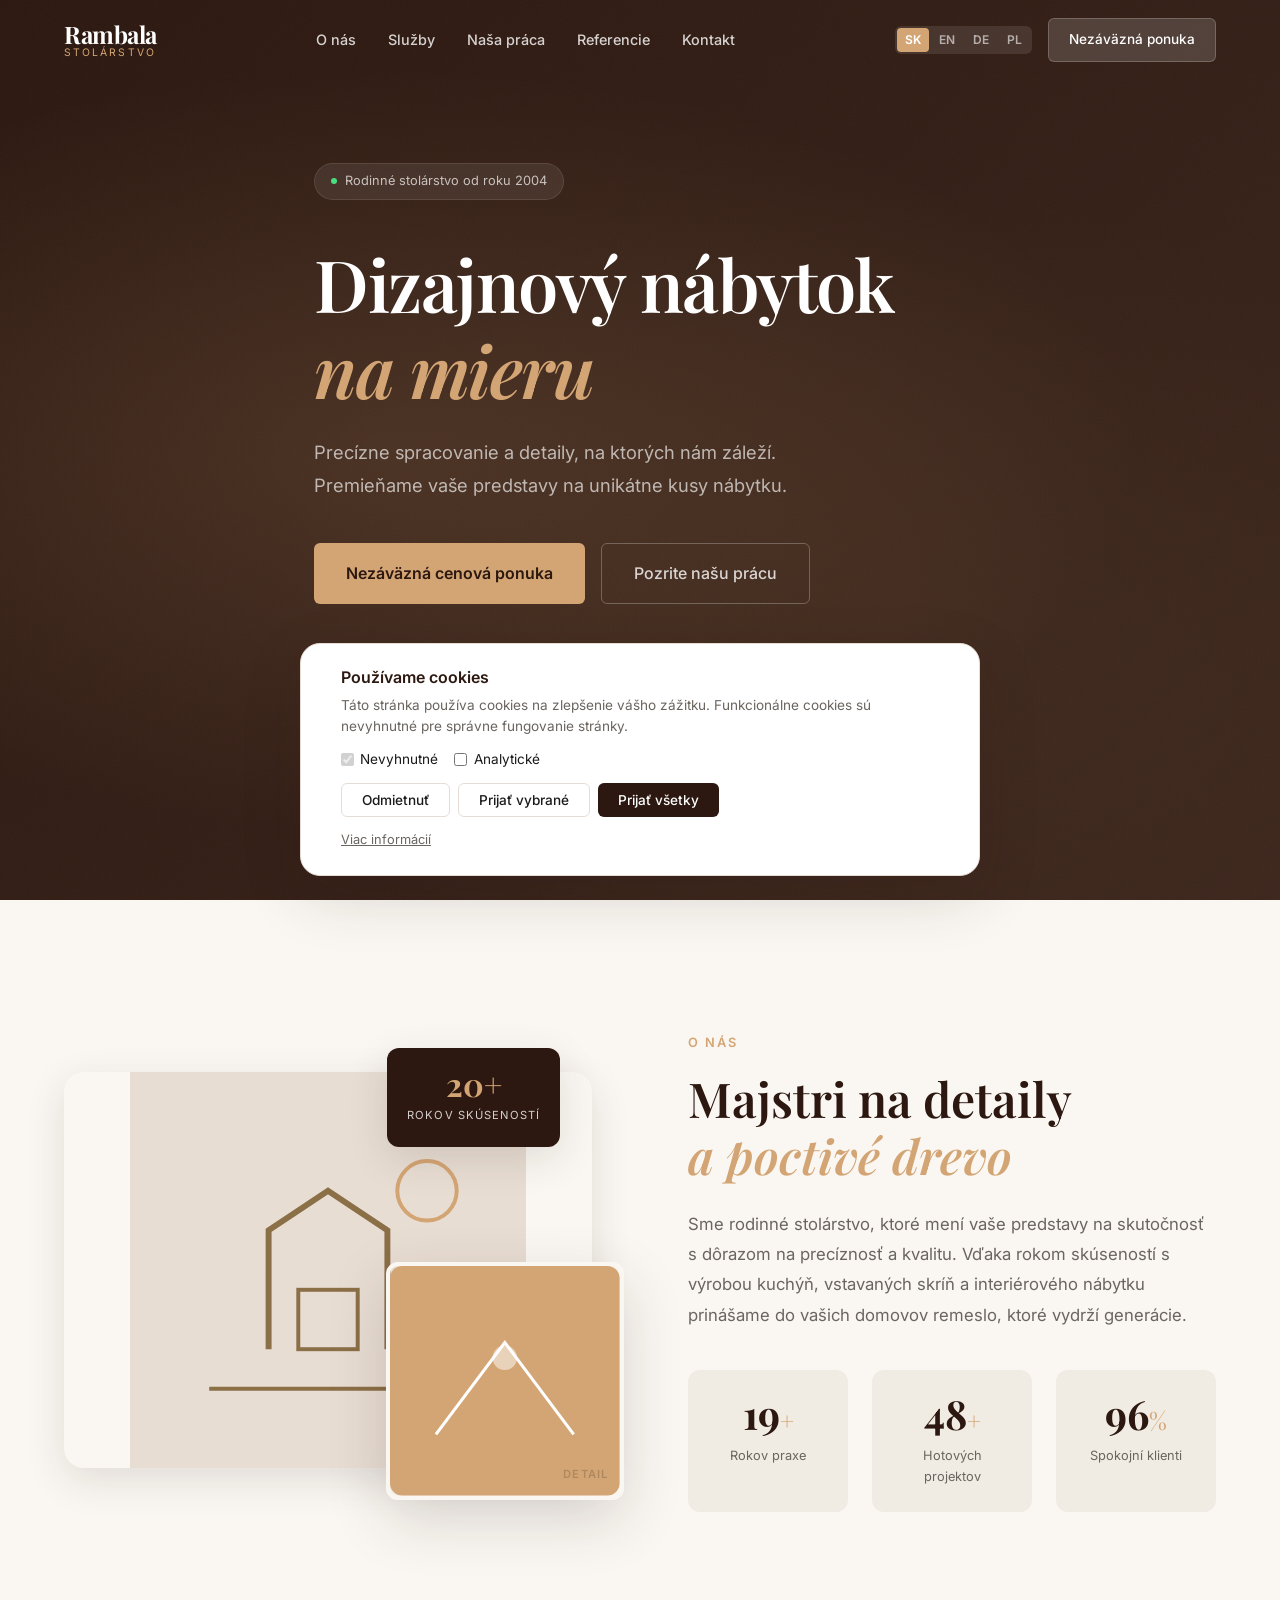
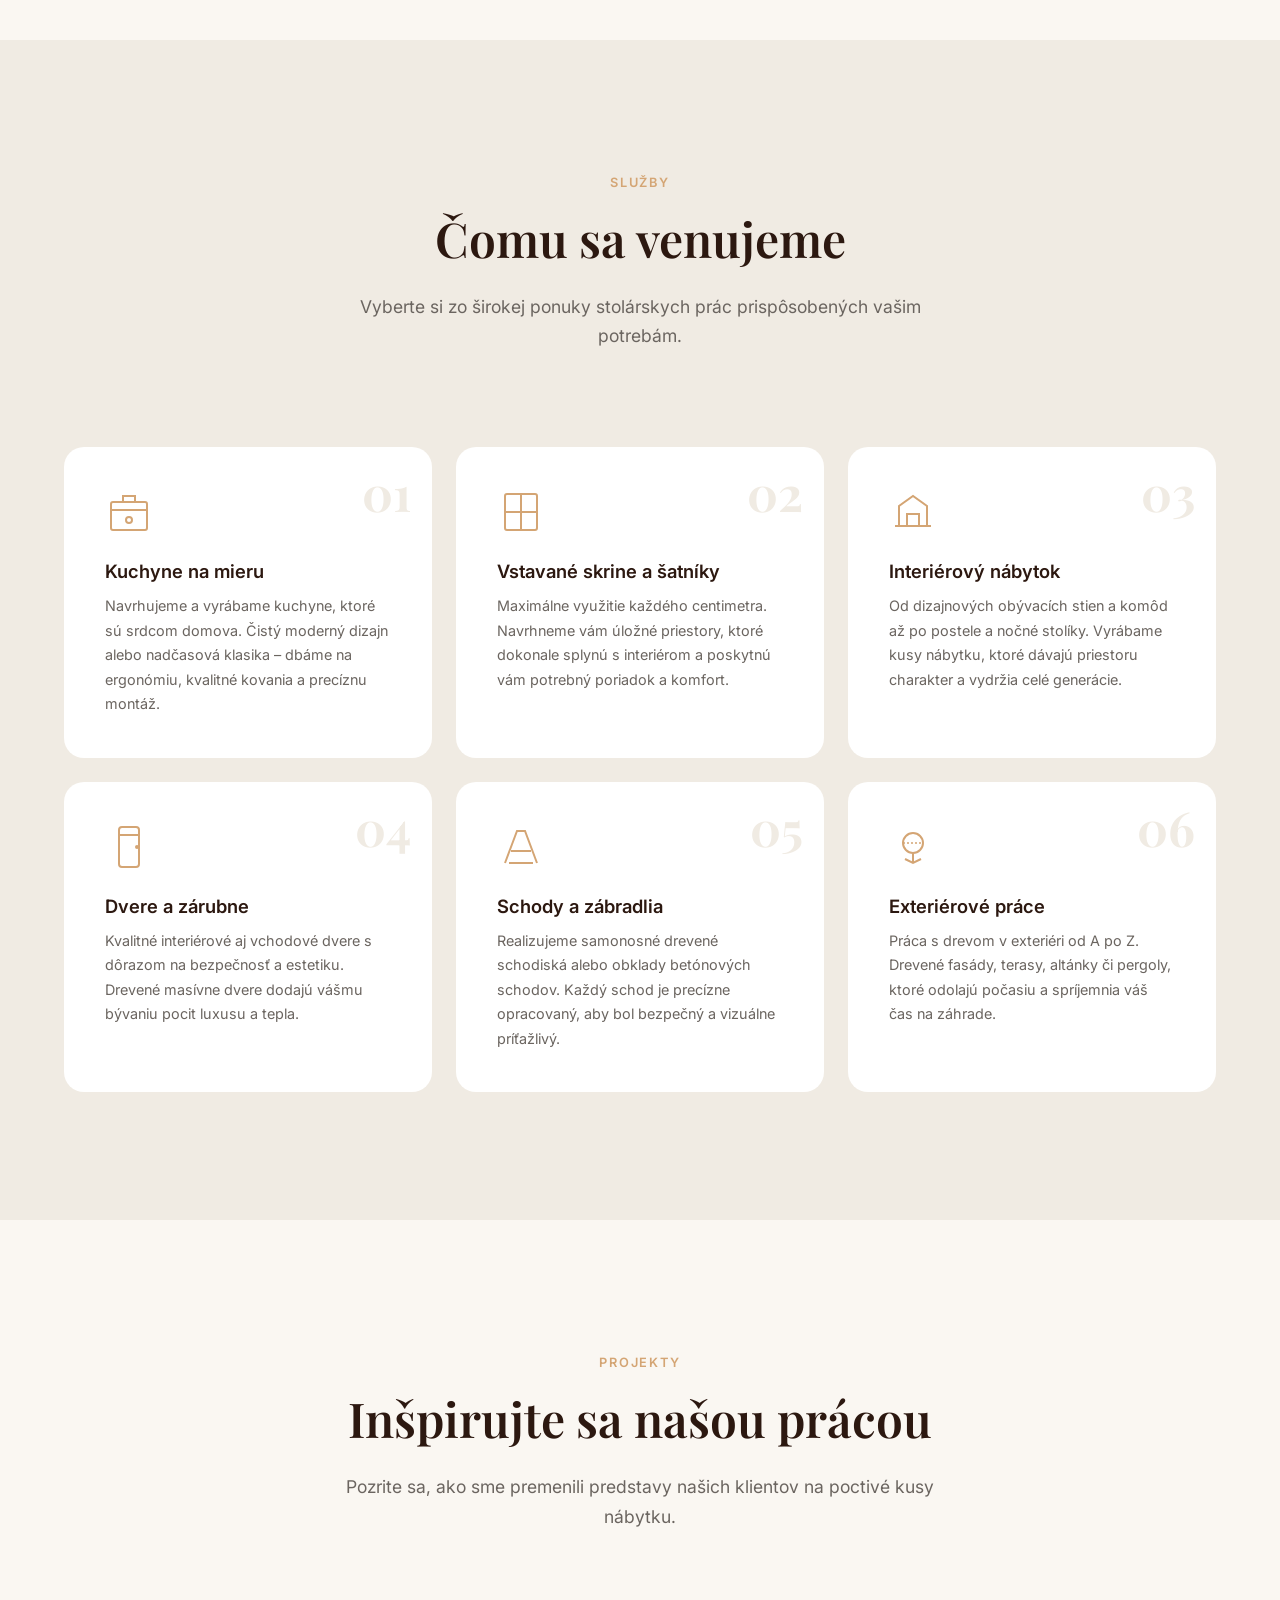
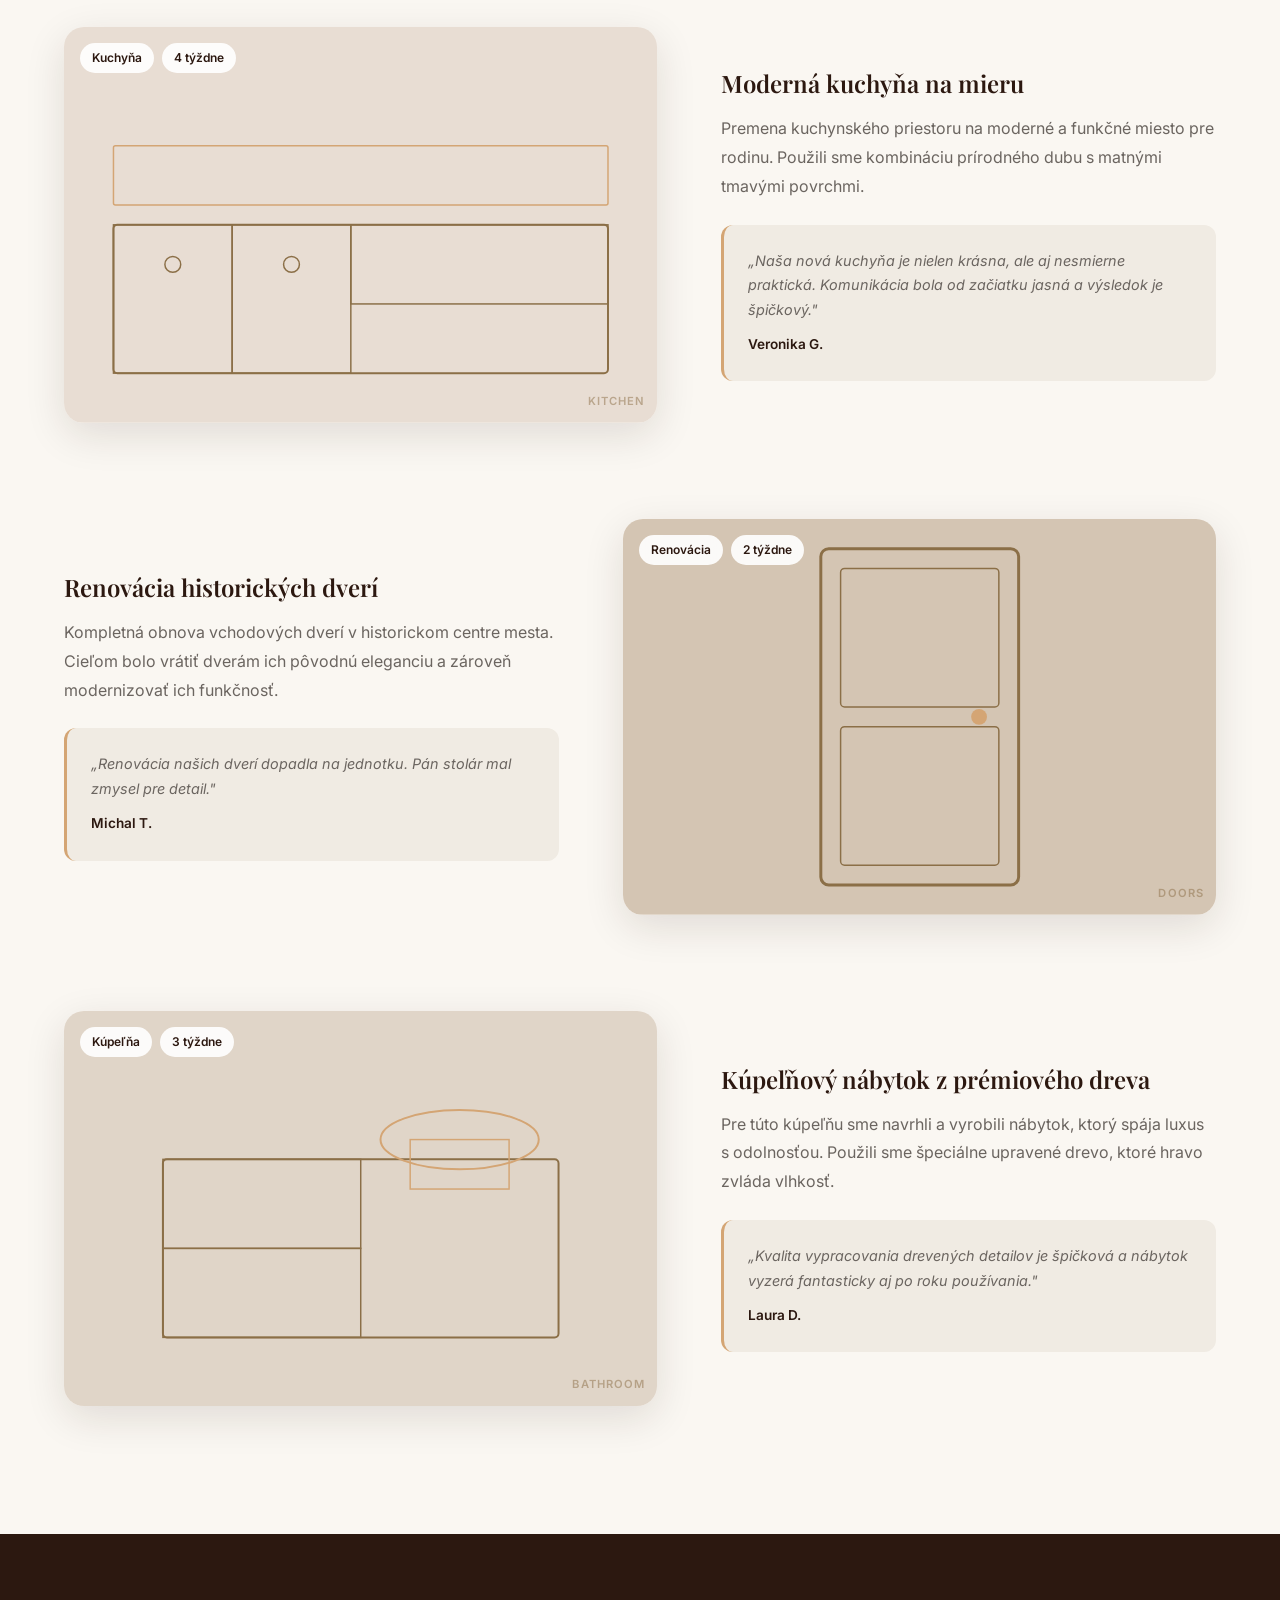
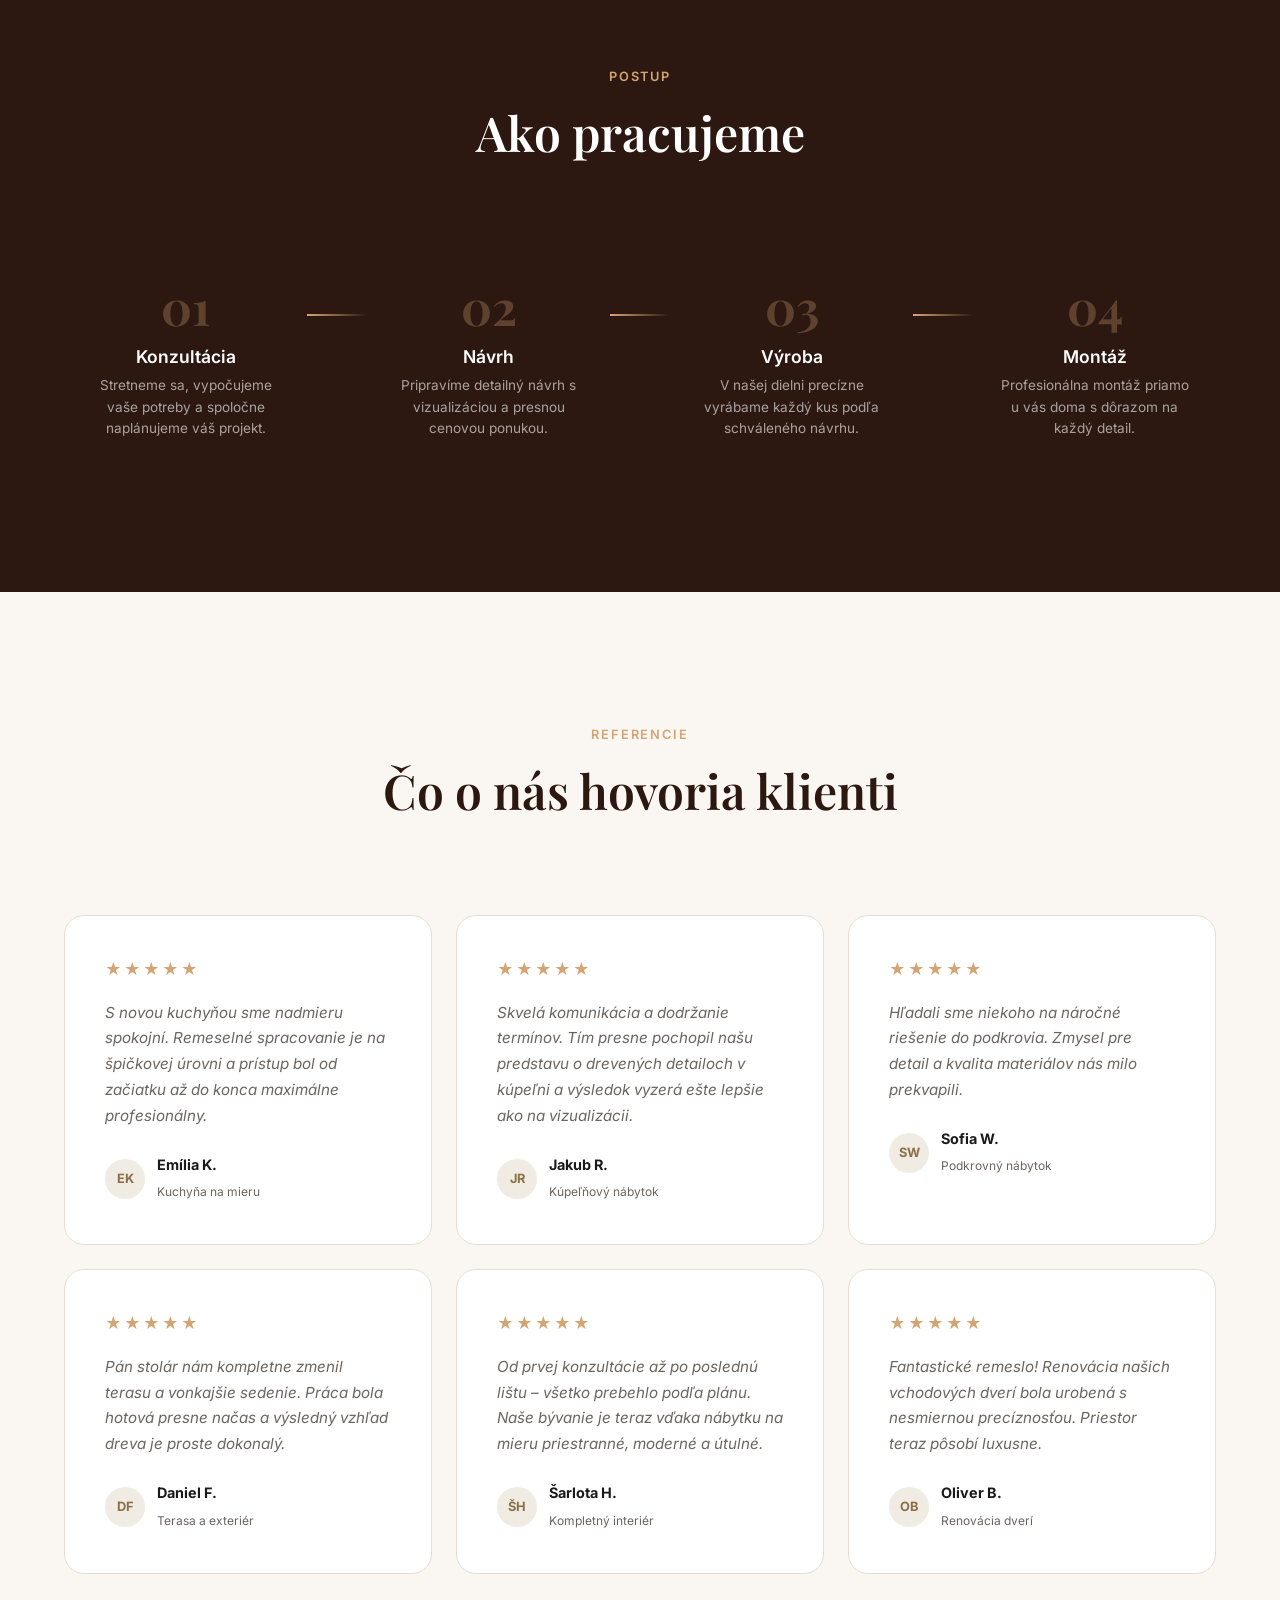
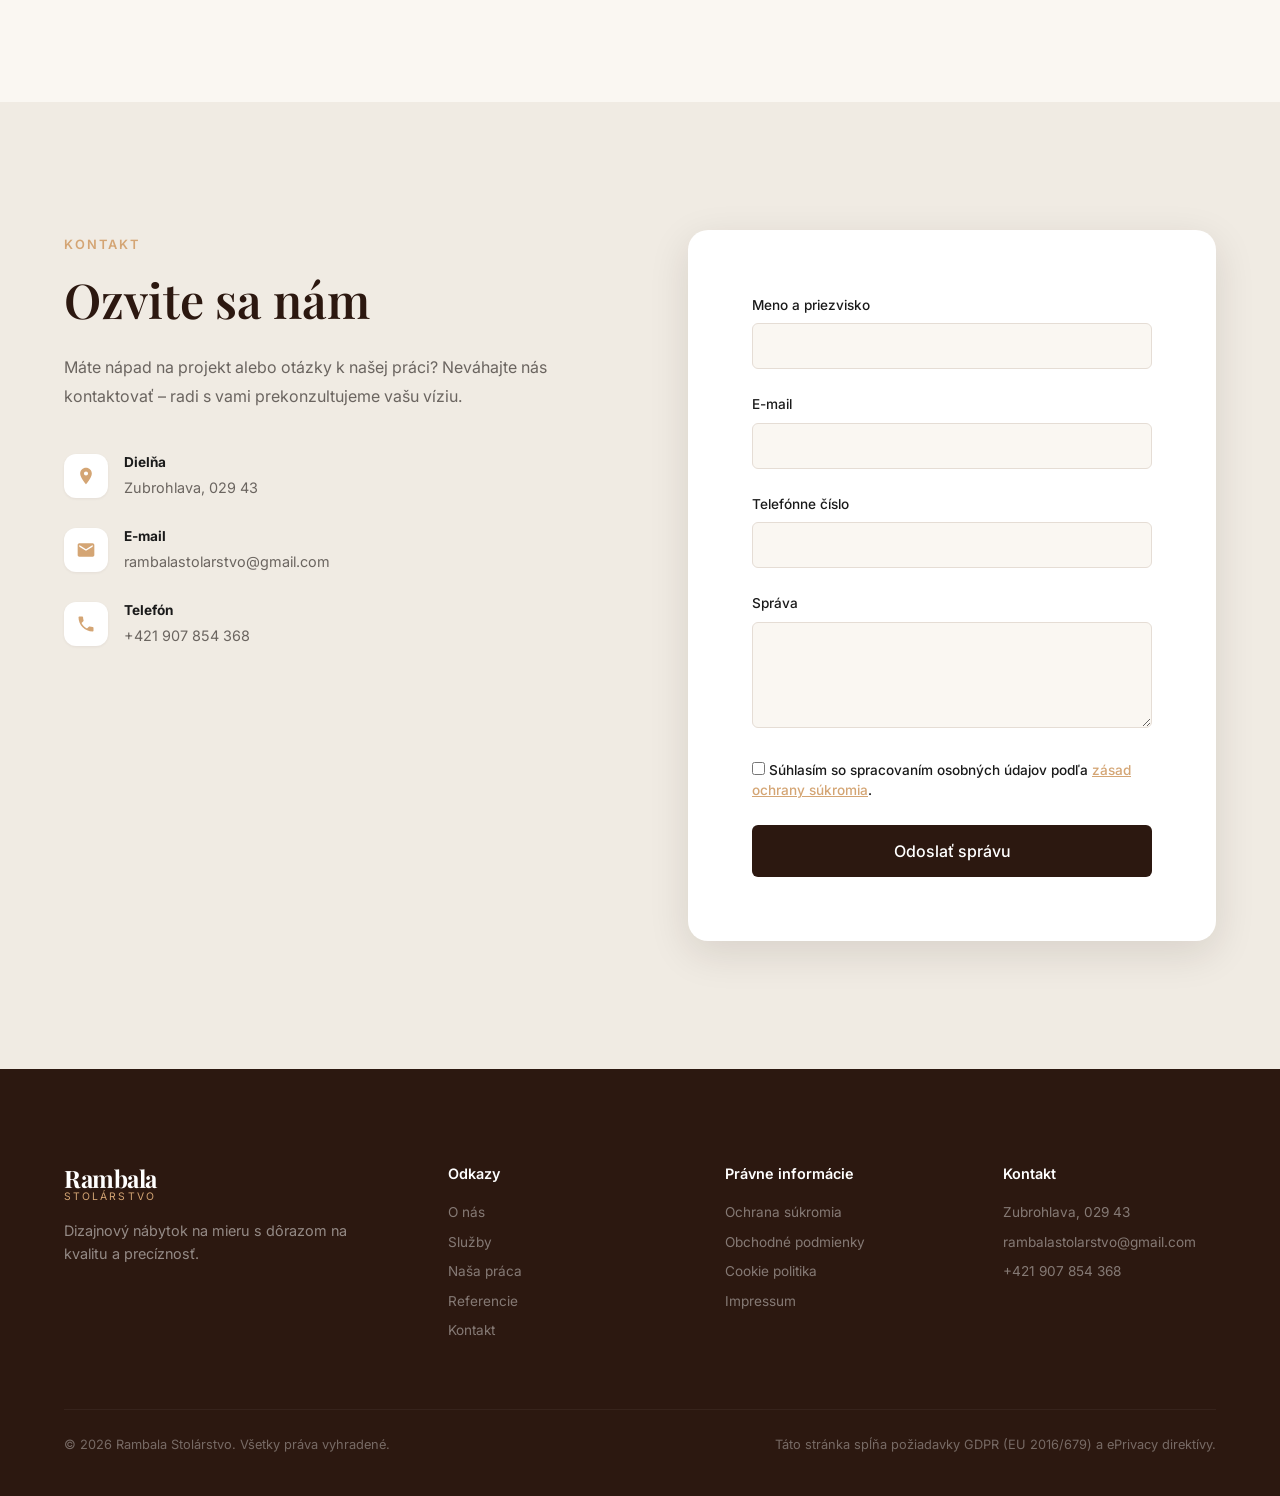
==== index.html @ 7c92337b "Initial release: Rambala Stolárstvo premium website Multilingual (SK/EN/DE/PL) woodworking business " ====
<!DOCTYPE html>
<html lang="sk">
<head>
    <meta charset="UTF-8">
    <meta name="viewport" content="width=device-width, initial-scale=1.0">
    <title>Rambala Stol&aacute;rstvo | Dizajnov&yacute; n&aacute;bytok na mieru</title>
    <meta name="description" content="Rambala Stol&aacute;rstvo sa &scaron;pecializuje na z&aacute;kazkov&uacute; v&yacute;robu n&aacute;bytku, kuch&yacute;&ncaron; na mieru, vstavan&yacute;ch skr&iacute;&ncaron; a interi&eacute;rov&yacute;ch doplnkov.">
    <meta name="keywords" content="stol&aacute;rstvo, n&aacute;bytok na mieru, kuchyne na mieru, vstavan&eacute; skrine, Zubrohlava">
    <meta name="author" content="Rambala Stol&aacute;rstvo">
    <meta name="robots" content="index, follow">

    <!-- Open Graph -->
    <meta property="og:title" content="Rambala Stol&aacute;rstvo">
    <meta property="og:description" content="Dizajnov&yacute; n&aacute;bytok na mieru, prec&iacute;zne spracovanie a detaily, na ktor&yacute;ch n&aacute;m z&aacute;le&zcaron;&iacute;.">
    <meta property="og:type" content="website">
    <meta property="og:locale" content="sk_SK">
    <meta property="og:locale:alternate" content="en_US">
    <meta property="og:locale:alternate" content="de_DE">
    <meta property="og:locale:alternate" content="pl_PL">

    <!-- Fonts -->
    <link rel="preconnect" href="https://fonts.googleapis.com">
    <link rel="preconnect" href="https://fonts.gstatic.com" crossorigin>
    <link href="https://fonts.googleapis.com/css2?family=Playfair+Display:ital,wght@0,400;0,600;0,700;1,400&family=Inter:wght@300;400;500;600;700&display=swap" rel="stylesheet">

    <!-- Stylesheet -->
    <link rel="stylesheet" href="css/style.css">

    <!-- Structured Data -->
    <script type="application/ld+json">
    {
        "@context": "https://schema.org",
        "@type": "LocalBusiness",
        "name": "Rambala Stol&aacute;rstvo",
        "description": "Z&aacute;kazkov&aacute; v&yacute;roba n&aacute;bytku, kuch&yacute;&ncaron; na mieru, vstavan&yacute;ch skr&iacute;&ncaron; a interi&eacute;rov&yacute;ch doplnkov",
        "address": {
            "@type": "PostalAddress",
            "addressLocality": "Zubrohlava",
            "postalCode": "029 43",
            "addressCountry": "SK"
        },
        "telephone": "+421907854368",
        "email": "rambalastolarstvo@gmail.com",
        "priceRange": "$$"
    }
    </script>
</head>
<body>

    <!-- Preloader -->
    <div id="preloader" class="preloader">
        <div class="preloader-inner">
            <div class="preloader-logo">R</div>
            <div class="preloader-bar"><div class="preloader-bar-fill"></div></div>
        </div>
    </div>

    <!-- Cookie Consent -->
    <div id="cookie-banner" class="cookie-banner" role="dialog" aria-label="Cookie consent" hidden>
        <div class="cookie-inner">
            <div class="cookie-text">
                <h3 data-i18n="cookie.title">Pou&zcaron;&iacute;vame cookies</h3>
                <p data-i18n="cookie.text">T&aacute;to str&aacute;nka pou&zcaron;&iacute;va cookies na zlep&scaron;enie v&aacute;&scaron;ho z&aacute;&zcaron;itku. Funkcion&aacute;lne cookies s&uacute; nevyhnutn&eacute; pre spr&aacute;vne fungovanie str&aacute;nky.</p>
            </div>
            <div class="cookie-options">
                <label class="cookie-option">
                    <input type="checkbox" checked disabled> <span data-i18n="cookie.necessary">Nevyhnutn&eacute;</span>
                </label>
                <label class="cookie-option">
                    <input type="checkbox" id="cookie-analytics"> <span data-i18n="cookie.analytics">Analytick&eacute;</span>
                </label>
            </div>
            <div class="cookie-actions">
                <button id="cookie-reject" class="btn btn-outline-sm" data-i18n="cookie.reject">Odmietnu&tcaron;</button>
                <button id="cookie-accept-selected" class="btn btn-outline-sm" data-i18n="cookie.acceptSelected">Prijat&iaacute; vybran&eacute;</button>
                <button id="cookie-accept-all" class="btn btn-primary-sm" data-i18n="cookie.acceptAll">Prijat&iaacute; v&scaron;etky</button>
            </div>
            <a href="legal/privacy.html" class="cookie-link" data-i18n="cookie.moreInfo">Viac inform&aacute;ci&iacute;</a>
        </div>
    </div>

    <!-- Navigation -->
    <header id="navbar" class="navbar">
        <div class="container navbar-inner">
            <a href="#hero" class="navbar-logo" aria-label="Rambala - domov">
                <span class="logo-text">Rambala</span>
                <span class="logo-sub">stol&aacute;rstvo</span>
            </a>
            <nav class="navbar-nav" id="main-nav" aria-label="Hlavn&aacute; navig&aacute;cia">
                <a href="#about" class="nav-link" data-i18n="nav.about">O n&aacute;s</a>
                <a href="#services" class="nav-link" data-i18n="nav.services">Slu&zcaron;by</a>
                <a href="#projects" class="nav-link" data-i18n="nav.projects">Na&scaron;a pr&aacute;ca</a>
                <a href="#testimonials" class="nav-link" data-i18n="nav.testimonials">Referencie</a>
                <a href="#contact" class="nav-link" data-i18n="nav.contact">Kontakt</a>
            </nav>
            <div class="navbar-actions">
                <!-- Language Switcher -->
                <div class="lang-switcher" role="listbox" aria-label="Language">
                    <button class="lang-btn active" data-lang="sk" aria-label="Sloven&ccaron;ina">SK</button>
                    <button class="lang-btn" data-lang="en" aria-label="English">EN</button>
                    <button class="lang-btn" data-lang="de" aria-label="Deutsch">DE</button>
                    <button class="lang-btn" data-lang="pl" aria-label="Polski">PL</button>
                </div>
                <a href="#contact" class="btn btn-primary navbar-cta" data-i18n="nav.cta">Nez&aacute;v&auml;zn&aacute; ponuka</a>
                <!-- Mobile Menu Toggle -->
                <button class="menu-toggle" id="menu-toggle" aria-label="Otvori&tcaron; menu" aria-expanded="false">
                    <span></span><span></span><span></span>
                </button>
            </div>
        </div>
    </header>

    <!-- Mobile Nav Overlay -->
    <div class="mobile-nav-overlay" id="mobile-nav-overlay">
        <nav class="mobile-nav">
            <a href="#about" class="mobile-nav-link" data-i18n="nav.about">O n&aacute;s</a>
            <a href="#services" class="mobile-nav-link" data-i18n="nav.services">Slu&zcaron;by</a>
            <a href="#projects" class="mobile-nav-link" data-i18n="nav.projects">Na&scaron;a pr&aacute;ca</a>
            <a href="#testimonials" class="mobile-nav-link" data-i18n="nav.testimonials">Referencie</a>
            <a href="#contact" class="mobile-nav-link" data-i18n="nav.contact">Kontakt</a>
            <div class="mobile-lang-switcher">
                <button class="lang-btn active" data-lang="sk">SK</button>
                <button class="lang-btn" data-lang="en">EN</button>
                <button class="lang-btn" data-lang="de">DE</button>
                <button class="lang-btn" data-lang="pl">PL</button>
            </div>
        </nav>
    </div>

    <!-- Hero Section -->
    <section id="hero" class="hero">
        <div class="hero-bg">
            <div class="hero-overlay"></div>
            <div class="hero-grain"></div>
        </div>
        <div class="container hero-content">
            <div class="hero-badge anim-fade-up" data-delay="0">
                <span class="badge-dot"></span>
                <span data-i18n="hero.badge">Rodinn&eacute; stol&aacute;rstvo od roku 2004</span>
            </div>
            <h1 class="hero-title anim-fade-up" data-delay="100">
                <span data-i18n="hero.title1">Dizajnov&yacute; n&aacute;bytok</span><br>
                <span class="hero-title-accent" data-i18n="hero.title2">na mieru</span>
            </h1>
            <p class="hero-subtitle anim-fade-up" data-delay="200" data-i18n="hero.subtitle">Prec&iacute;zne spracovanie a detaily, na ktor&yacute;ch n&aacute;m z&aacute;le&zcaron;&iacute;. Premie&ncaron;ame va&scaron;e predstavy na unik&aacute;tne kusy n&aacute;bytku.</p>
            <div class="hero-actions anim-fade-up" data-delay="300">
                <a href="#contact" class="btn btn-primary btn-lg" data-i18n="hero.cta">Nez&aacute;v&auml;zn&aacute; cenov&aacute; ponuka</a>
                <a href="#projects" class="btn btn-ghost btn-lg" data-i18n="hero.cta2">Pozrite na&scaron;u pr&aacute;cu</a>
            </div>
            <div class="hero-quote anim-fade-up" data-delay="400">
                <svg width="24" height="24" viewBox="0 0 24 24" fill="none"><path d="M10 8H6C4.9 8 4 8.9 4 10v4c0 1.1.9 2 2 2h4v-2H6v-2h4V8zm10 0h-4c-1.1 0-2 .9-2 2v4c0 1.1.9 2 2 2h4v-2h-4v-2h4V8z" fill="currentColor" opacity="0.5"/></svg>
                <p data-i18n="hero.quote">H&lcaron;adali sme niekoho, kto si potrp&iacute; na detaily. Kvalita spracovania dreva a presnos&tcaron; mont&aacute;&zcaron;e s&uacute; na &scaron;pi&ccaron;kovej &uacute;rovni.</p>
            </div>
        </div>
        <div class="hero-scroll">
            <div class="scroll-indicator">
                <div class="scroll-dot"></div>
            </div>
        </div>
    </section>

    <!-- About Section -->
    <section id="about" class="section section-about">
        <div class="container">
            <div class="about-grid">
                <div class="about-images anim-fade-right">
                    <div class="about-img-main">
                        <div class="img-placeholder" data-label="Workshop">
                            <svg viewBox="0 0 200 200" fill="none" xmlns="http://www.w3.org/2000/svg">
                                <rect width="200" height="200" fill="#E8DDD3"/>
                                <path d="M70 140V80l30-20 30 20v60" stroke="#8B6F47" stroke-width="3" fill="none"/>
                                <rect x="85" y="110" width="30" height="30" stroke="#8B6F47" stroke-width="2" fill="none"/>
                                <path d="M40 160h120" stroke="#8B6F47" stroke-width="2"/>
                                <circle cx="150" cy="60" r="15" stroke="#D4A574" stroke-width="2" fill="none"/>
                            </svg>
                        </div>
                    </div>
                    <div class="about-img-accent">
                        <div class="img-placeholder small" data-label="Detail">
                            <svg viewBox="0 0 150 150" fill="none" xmlns="http://www.w3.org/2000/svg">
                                <rect width="150" height="150" fill="#D4A574" rx="8"/>
                                <path d="M30 110 L75 50 L120 110" stroke="#fff" stroke-width="2" fill="none"/>
                                <circle cx="75" cy="60" r="8" fill="#fff" opacity="0.5"/>
                            </svg>
                        </div>
                    </div>
                    <div class="about-experience-badge">
                        <span class="exp-number">20+</span>
                        <span class="exp-label" data-i18n="about.expLabel">rokov sk&uacute;senost&iacute;</span>
                    </div>
                </div>
                <div class="about-content">
                    <span class="section-label anim-fade-up" data-i18n="about.label">O n&aacute;s</span>
                    <h2 class="section-title anim-fade-up" data-delay="100">
                        <span data-i18n="about.title1">Majstri na detaily</span><br>
                        <span class="text-accent" data-i18n="about.title2">a poctiv&eacute; drevo</span>
                    </h2>
                    <p class="about-text anim-fade-up" data-delay="200" data-i18n="about.text">Sme rodinn&eacute; stol&aacute;rstvo, ktor&eacute; men&iacute; va&scaron;e predstavy na skuto&ccaron;nos&tcaron; s d&ocirc;razom na prec&iacute;znos&tcaron; a kvalitu. V&dstrok;aka rokom sk&uacute;senost&iacute; s v&yacute;robou kuch&yacute;&ncaron;, vstavan&yacute;ch skr&iacute;&ncaron; a interi&eacute;rov&eacute;ho n&aacute;bytku prin&aacute;&scaron;ame do va&scaron;ich domovov remeslo, ktor&eacute; vydr&zcaron;&iacute; gener&aacute;cie.</p>
                    <div class="stats-grid anim-fade-up" data-delay="300">
                        <div class="stat-item">
                            <span class="stat-number" data-count="20">0</span><span class="stat-plus">+</span>
                            <span class="stat-label" data-i18n="about.stat1">Rokov praxe</span>
                        </div>
                        <div class="stat-item">
                            <span class="stat-number" data-count="50">0</span><span class="stat-plus">+</span>
                            <span class="stat-label" data-i18n="about.stat2">Hotov&yacute;ch projektov</span>
                        </div>
                        <div class="stat-item">
                            <span class="stat-number" data-count="100">0</span><span class="stat-suffix">%</span>
                            <span class="stat-label" data-i18n="about.stat3">Spokojn&iacute; klienti</span>
                        </div>
                    </div>
                </div>
            </div>
        </div>
    </section>

    <!-- Services Section -->
    <section id="services" class="section section-services">
        <div class="container">
            <div class="section-header anim-fade-up">
                <span class="section-label" data-i18n="services.label">Slu&zcaron;by</span>
                <h2 class="section-title" data-i18n="services.title">&Ccaron;omu sa venujeme</h2>
                <p class="section-subtitle" data-i18n="services.subtitle">Vyberte si zo &scaron;irokej ponuky stol&aacute;rskych pr&aacute;c prisp&ocirc;soben&yacute;ch va&scaron;im potreb&aacute;m.</p>
            </div>
            <div class="services-grid">
                <div class="service-card anim-fade-up" data-delay="0">
                    <div class="service-icon">
                        <svg viewBox="0 0 48 48" fill="none"><rect x="6" y="14" width="36" height="28" rx="2" stroke="currentColor" stroke-width="2"/><path d="M6 22h36M18 14V8h12v6" stroke="currentColor" stroke-width="2"/><circle cx="24" cy="32" r="3" stroke="currentColor" stroke-width="2"/></svg>
                    </div>
                    <h3 data-i18n="services.s1.title">Kuchyne na mieru</h3>
                    <p data-i18n="services.s1.text">Navrhujeme a vyr&aacute;bame kuchyne, ktor&eacute; s&uacute; srdcom domova. &Ccaron;ist&yacute; modern&yacute; dizajn alebo nad&ccaron;asov&aacute; klasika &ndash; db&aacute;me na ergon&oacute;miu, kvalitn&eacute; kovania a prec&iacute;znu mont&aacute;&zcaron;.</p>
                    <span class="service-number">01</span>
                </div>
                <div class="service-card anim-fade-up" data-delay="100">
                    <div class="service-icon">
                        <svg viewBox="0 0 48 48" fill="none"><rect x="8" y="6" width="32" height="36" rx="2" stroke="currentColor" stroke-width="2"/><path d="M8 24h32M24 6v36" stroke="currentColor" stroke-width="2"/></svg>
                    </div>
                    <h3 data-i18n="services.s2.title">Vstavan&eacute; skrine a &scaron;atn&iacute;ky</h3>
                    <p data-i18n="services.s2.text">Maxim&aacute;lne vyu&zcaron;itie ka&zcaron;d&eacute;ho centimetra. Navrhneme v&aacute;m &uacute;lo&zcaron;n&eacute; priestory, ktor&eacute; dokonale splyni&uacute; s interi&eacute;rom a poskytn&uacute; v&aacute;m potrebn&yacute; poriadok a komfort.</p>
                    <span class="service-number">02</span>
                </div>
                <div class="service-card anim-fade-up" data-delay="200">
                    <div class="service-icon">
                        <svg viewBox="0 0 48 48" fill="none"><path d="M6 38h36M10 38V18l14-10 14 10v20" stroke="currentColor" stroke-width="2" fill="none"/><rect x="18" y="26" width="12" height="12" stroke="currentColor" stroke-width="2"/></svg>
                    </div>
                    <h3 data-i18n="services.s3.title">Interi&eacute;rov&yacute; n&aacute;bytok</h3>
                    <p data-i18n="services.s3.text">Od dizajnov&yacute;ch ob&yacute;vac&iacute;ch stien a kom&ocirc;d a&zcaron; po postele a no&ccaron;n&eacute; stol&iacute;ky. Vyr&aacute;bame kusy n&aacute;bytku, ktor&eacute; d&aacute;vaj&uacute; priestoru charakter a vydr&zcaron;ia cel&eacute; gener&aacute;cie.</p>
                    <span class="service-number">03</span>
                </div>
                <div class="service-card anim-fade-up" data-delay="300">
                    <div class="service-icon">
                        <svg viewBox="0 0 48 48" fill="none"><rect x="14" y="4" width="20" height="40" rx="3" stroke="currentColor" stroke-width="2"/><path d="M14 12h20" stroke="currentColor" stroke-width="2"/><circle cx="32" cy="24" r="2" fill="currentColor"/></svg>
                    </div>
                    <h3 data-i18n="services.s4.title">Dvere a z&aacute;rubne</h3>
                    <p data-i18n="services.s4.text">Kvalitn&eacute; interi&eacute;rov&eacute; aj vchodov&eacute; dvere s d&ocirc;razom na bezpe&ccaron;nos&tcaron; a estetiku. Dreven&eacute; mas&iacute;vne dvere dodaj&uacute; v&aacute;&scaron;mu b&yacute;vaniu pocit luxusu a tepla.</p>
                    <span class="service-number">04</span>
                </div>
                <div class="service-card anim-fade-up" data-delay="400">
                    <div class="service-icon">
                        <svg viewBox="0 0 48 48" fill="none"><path d="M8 40L20 8h8l12 32" stroke="currentColor" stroke-width="2" fill="none"/><path d="M14 28h20" stroke="currentColor" stroke-width="2"/><path d="M12 40h24" stroke="currentColor" stroke-width="2"/></svg>
                    </div>
                    <h3 data-i18n="services.s5.title">Schody a z&aacute;bradlia</h3>
                    <p data-i18n="services.s5.text">Realizujeme samonosn&eacute; dreven&eacute; schodisk&aacute; alebo obklady bet&oacute;nov&yacute;ch schodov. Ka&zcaron;d&yacute; schod je prec&iacute;zne opracovan&yacute;, aby bol bezpe&ccaron;n&yacute; a vizu&aacute;lne pr&iacute;&tcaron;a&zcaron;liv&yacute;.</p>
                    <span class="service-number">05</span>
                </div>
                <div class="service-card anim-fade-up" data-delay="500">
                    <div class="service-icon">
                        <svg viewBox="0 0 48 48" fill="none"><circle cx="24" cy="20" r="10" stroke="currentColor" stroke-width="2"/><path d="M24 30v10M16 36l8 4 8-4" stroke="currentColor" stroke-width="2"/><path d="M14 20h20" stroke="currentColor" stroke-width="1.5" stroke-dasharray="2 2"/></svg>
                    </div>
                    <h3 data-i18n="services.s6.title">Exteri&eacute;rov&eacute; pr&aacute;ce</h3>
                    <p data-i18n="services.s6.text">Pr&aacute;ca s drevom v exteri&eacute;ri od A po Z. Dreven&eacute; fas&aacute;dy, terasy, alt&aacute;nky &ccaron;i pergoly, ktor&eacute; odolaj&uacute; po&ccaron;asiu a spr&iacute;jemnia v&aacute;&scaron; &ccaron;as na z&aacute;hrade.</p>
                    <span class="service-number">06</span>
                </div>
            </div>
        </div>
    </section>

    <!-- Projects Section -->
    <section id="projects" class="section section-projects">
        <div class="container">
            <div class="section-header anim-fade-up">
                <span class="section-label" data-i18n="projects.label">Projekty</span>
                <h2 class="section-title" data-i18n="projects.title">In&scaron;pirujte sa na&scaron;ou pr&aacute;cou</h2>
                <p class="section-subtitle" data-i18n="projects.subtitle">Pozrite sa, ako sme premenili predstavy na&scaron;ich klientov na poctiv&eacute; kusy n&aacute;bytku.</p>
            </div>
            <div class="projects-list">
                <!-- Project 1 -->
                <div class="project-card anim-fade-up">
                    <div class="project-image">
                        <div class="img-placeholder project" data-label="Kitchen">
                            <svg viewBox="0 0 600 400" fill="none"><rect width="600" height="400" fill="#E8DDD3"/><rect x="50" y="200" width="500" height="150" rx="4" stroke="#8B6F47" stroke-width="2" fill="none"/><rect x="50" y="200" width="120" height="150" stroke="#8B6F47" stroke-width="1.5" fill="none"/><rect x="170" y="200" width="120" height="150" stroke="#8B6F47" stroke-width="1.5" fill="none"/><rect x="290" y="200" width="260" height="80" stroke="#8B6F47" stroke-width="1.5" fill="none"/><rect x="50" y="120" width="500" height="60" rx="2" stroke="#D4A574" stroke-width="1.5" fill="none"/><circle cx="110" cy="240" r="8" stroke="#8B6F47" stroke-width="1.5"/><circle cx="230" cy="240" r="8" stroke="#8B6F47" stroke-width="1.5"/></svg>
                        </div>
                        <div class="project-tags">
                            <span class="tag" data-i18n="projects.p1.tag">Kuchy&ncaron;a</span>
                            <span class="tag" data-i18n="projects.p1.time">4 t&yacute;&zcaron;dne</span>
                        </div>
                    </div>
                    <div class="project-info">
                        <h3 data-i18n="projects.p1.title">Modern&aacute; kuchy&ncaron;a na mieru</h3>
                        <p data-i18n="projects.p1.text">Premena kuchynsk&eacute;ho priestoru na modern&eacute; a funk&ccaron;n&eacute; miesto pre rodinu. Pou&zcaron;ili sme kombin&aacute;ciu pr&iacute;rodn&eacute;ho dubu s matn&yacute;mi tmav&yacute;mi povrchmi.</p>
                        <div class="project-testimonial">
                            <p data-i18n="projects.p1.quote">&bdquo;Na&scaron;a nov&aacute; kuchy&ncaron;a je nielen kr&aacute;sna, ale aj nesmierne praktick&aacute;. Komunik&aacute;cia bola od za&ccaron;iatku jasn&aacute; a v&yacute;sledok je &scaron;pi&ccaron;kov&yacute;.&ldquo;</p>
                            <span class="testimonial-author">Veronika G.</span>
                        </div>
                    </div>
                </div>
                <!-- Project 2 -->
                <div class="project-card reverse anim-fade-up">
                    <div class="project-image">
                        <div class="img-placeholder project" data-label="Doors">
                            <svg viewBox="0 0 600 400" fill="none"><rect width="600" height="400" fill="#D4C5B3"/><rect x="200" y="30" width="200" height="340" rx="8" stroke="#8B6F47" stroke-width="3" fill="none"/><rect x="220" y="50" width="160" height="140" rx="4" stroke="#8B6F47" stroke-width="1.5" fill="none"/><rect x="220" y="210" width="160" height="140" rx="4" stroke="#8B6F47" stroke-width="1.5" fill="none"/><circle cx="360" cy="200" r="8" fill="#D4A574"/></svg>
                        </div>
                        <div class="project-tags">
                            <span class="tag" data-i18n="projects.p2.tag">Renov&aacute;cia</span>
                            <span class="tag" data-i18n="projects.p2.time">2 t&yacute;&zcaron;dne</span>
                        </div>
                    </div>
                    <div class="project-info">
                        <h3 data-i18n="projects.p2.title">Renov&aacute;cia historick&yacute;ch dver&iacute;</h3>
                        <p data-i18n="projects.p2.text">Kompletn&aacute; obnova vchodov&yacute;ch dver&iacute; v historickom centre mesta. Cie&lcaron;om bolo vr&aacute;ti&tcaron; dver&aacute;m ich p&ocirc;vodn&uacute; eleganciu a z&aacute;rove&ncaron; modernizova&tcaron; ich funk&ccaron;nos&tcaron;.</p>
                        <div class="project-testimonial">
                            <p data-i18n="projects.p2.quote">&bdquo;Renov&aacute;cia na&scaron;ich dver&iacute; dopadla na jednotku. P&aacute;n stol&aacute;r mal zmysel pre detail.&ldquo;</p>
                            <span class="testimonial-author">Michal T.</span>
                        </div>
                    </div>
                </div>
                <!-- Project 3 -->
                <div class="project-card anim-fade-up">
                    <div class="project-image">
                        <div class="img-placeholder project" data-label="Bathroom">
                            <svg viewBox="0 0 600 400" fill="none"><rect width="600" height="400" fill="#E0D5C8"/><rect x="100" y="150" width="400" height="180" rx="4" stroke="#8B6F47" stroke-width="2" fill="none"/><rect x="100" y="150" width="200" height="90" stroke="#8B6F47" stroke-width="1.5" fill="none"/><rect x="100" y="240" width="200" height="90" stroke="#8B6F47" stroke-width="1.5" fill="none"/><ellipse cx="400" cy="130" rx="80" ry="30" stroke="#D4A574" stroke-width="2" fill="none"/><rect x="350" y="130" width="100" height="50" stroke="#D4A574" stroke-width="1.5" fill="none"/></svg>
                        </div>
                        <div class="project-tags">
                            <span class="tag" data-i18n="projects.p3.tag">K&uacute;pe&lcaron;&ncaron;a</span>
                            <span class="tag" data-i18n="projects.p3.time">3 t&yacute;&zcaron;dne</span>
                        </div>
                    </div>
                    <div class="project-info">
                        <h3 data-i18n="projects.p3.title">K&uacute;pe&lcaron;&ncaron;ov&yacute; n&aacute;bytok z pr&eacute;miov&eacute;ho dreva</h3>
                        <p data-i18n="projects.p3.text">Pre t&uacute;to k&uacute;pe&lcaron;&ncaron;u sme navrhli a vyrobili n&aacute;bytok, ktor&yacute; sp&aacute;ja luxus s odolnos&tcaron;ou. Pou&zcaron;ili sme &scaron;peci&aacute;lne upraven&eacute; drevo, ktor&eacute; hravo zvl&aacute;da vlhkos&tcaron;.</p>
                        <div class="project-testimonial">
                            <p data-i18n="projects.p3.quote">&bdquo;Kvalita vypracovania dreven&yacute;ch detailov je &scaron;pi&ccaron;kov&aacute; a n&aacute;bytok vyzer&aacute; fantasticky aj po roku pou&zcaron;&iacute;vania.&ldquo;</p>
                            <span class="testimonial-author">Laura D.</span>
                        </div>
                    </div>
                </div>
            </div>
        </div>
    </section>

    <!-- Process Section -->
    <section class="section section-process">
        <div class="container">
            <div class="section-header anim-fade-up">
                <span class="section-label" data-i18n="process.label">Postup</span>
                <h2 class="section-title" data-i18n="process.title">Ako pracujeme</h2>
            </div>
            <div class="process-steps">
                <div class="process-step anim-fade-up" data-delay="0">
                    <div class="step-number">01</div>
                    <h3 data-i18n="process.step1.title">Konzult&aacute;cia</h3>
                    <p data-i18n="process.step1.text">Stre&tcaron;neme sa, vypo&ccaron;ujeme va&scaron;e potreby a spolo&ccaron;ne naplánujeme v&aacute;&scaron; projekt.</p>
                </div>
                <div class="process-connector anim-fade-up" data-delay="100"></div>
                <div class="process-step anim-fade-up" data-delay="200">
                    <div class="step-number">02</div>
                    <h3 data-i18n="process.step2.title">N&aacute;vrh</h3>
                    <p data-i18n="process.step2.text">Priprav&iacute;me detailn&yacute; n&aacute;vrh s vizualiz&aacute;ciou a presnou cenovou ponukou.</p>
                </div>
                <div class="process-connector anim-fade-up" data-delay="300"></div>
                <div class="process-step anim-fade-up" data-delay="400">
                    <div class="step-number">03</div>
                    <h3 data-i18n="process.step3.title">V&yacute;roba</h3>
                    <p data-i18n="process.step3.text">V na&scaron;ej dielni prec&iacute;zne vyr&aacute;bame ka&zcaron;d&yacute; kus pod&lcaron;a schv&aacute;len&eacute;ho n&aacute;vrhu.</p>
                </div>
                <div class="process-connector anim-fade-up" data-delay="500"></div>
                <div class="process-step anim-fade-up" data-delay="600">
                    <div class="step-number">04</div>
                    <h3 data-i18n="process.step4.title">Mont&aacute;&zcaron;</h3>
                    <p data-i18n="process.step4.text">Profesion&aacute;lna mont&aacute;&zcaron; priamo u v&aacute;s doma s d&ocirc;razom na ka&zcaron;d&yacute; detail.</p>
                </div>
            </div>
        </div>
    </section>

    <!-- Testimonials Section -->
    <section id="testimonials" class="section section-testimonials">
        <div class="container">
            <div class="section-header anim-fade-up">
                <span class="section-label" data-i18n="testimonials.label">Referencie</span>
                <h2 class="section-title" data-i18n="testimonials.title">&Ccaron;o o n&aacute;s hovoria klienti</h2>
            </div>
            <div class="testimonials-carousel" id="testimonials-carousel">
                <div class="testimonial-card anim-fade-up" data-delay="0">
                    <div class="testimonial-stars">&#9733;&#9733;&#9733;&#9733;&#9733;</div>
                    <p data-i18n="testimonials.t1.text">S novou kuchy&ncaron;ou sme nadmieru spokojn&iacute;. Remeseln&eacute; spracovanie je na &scaron;pi&ccaron;kovej &uacute;rovni a pr&iacute;stup bol od za&ccaron;iatku a&zcaron; do konca maxim&aacute;lne profesion&aacute;lny.</p>
                    <div class="testimonial-footer">
                        <div class="testimonial-avatar">EK</div>
                        <div>
                            <strong>Emília K.</strong>
                            <span data-i18n="testimonials.t1.project">Kuchy&ncaron;a na mieru</span>
                        </div>
                    </div>
                </div>
                <div class="testimonial-card anim-fade-up" data-delay="100">
                    <div class="testimonial-stars">&#9733;&#9733;&#9733;&#9733;&#9733;</div>
                    <p data-i18n="testimonials.t2.text">Skvel&aacute; komunik&aacute;cia a dodr&zcaron;anie term&iacute;nov. T&iacute;m presne pochopil na&scaron;u predstavu o dreven&yacute;ch detailoch v k&uacute;pe&lcaron;ni a v&yacute;sledok vyzer&aacute; e&scaron;te lep&scaron;ie ako na vizualiz&aacute;cii.</p>
                    <div class="testimonial-footer">
                        <div class="testimonial-avatar">JR</div>
                        <div>
                            <strong>Jakub R.</strong>
                            <span data-i18n="testimonials.t2.project">K&uacute;pe&lcaron;&ncaron;ov&yacute; n&aacute;bytok</span>
                        </div>
                    </div>
                </div>
                <div class="testimonial-card anim-fade-up" data-delay="200">
                    <div class="testimonial-stars">&#9733;&#9733;&#9733;&#9733;&#9733;</div>
                    <p data-i18n="testimonials.t3.text">H&lcaron;adali sme niekoho na n&aacute;ro&ccaron;n&eacute; rie&scaron;enie do podkrovia. Zmysel pre detail a kvalita materi&aacute;lov n&aacute;s milo prekvapili.</p>
                    <div class="testimonial-footer">
                        <div class="testimonial-avatar">SW</div>
                        <div>
                            <strong>Sofia W.</strong>
                            <span data-i18n="testimonials.t3.project">Podkrovn&yacute; n&aacute;bytok</span>
                        </div>
                    </div>
                </div>
                <div class="testimonial-card anim-fade-up" data-delay="300">
                    <div class="testimonial-stars">&#9733;&#9733;&#9733;&#9733;&#9733;</div>
                    <p data-i18n="testimonials.t4.text">P&aacute;n stol&aacute;r n&aacute;m kompletne zmenil terasu a vonkaj&scaron;ie sedenie. Pr&aacute;ca bola hotov&aacute; presne na&ccaron;as a v&yacute;sledn&yacute; vzh&lcaron;ad dreva je proste dokonal&yacute;.</p>
                    <div class="testimonial-footer">
                        <div class="testimonial-avatar">DF</div>
                        <div>
                            <strong>Daniel F.</strong>
                            <span data-i18n="testimonials.t4.project">Terasa a exteri&eacute;r</span>
                        </div>
                    </div>
                </div>
                <div class="testimonial-card anim-fade-up" data-delay="400">
                    <div class="testimonial-stars">&#9733;&#9733;&#9733;&#9733;&#9733;</div>
                    <p data-i18n="testimonials.t5.text">Od prvej konzult&aacute;cie a&zcaron; po posledn&uacute; li&scaron;tu &ndash; v&scaron;etko prebehlo pod&lcaron;a pl&aacute;nu. Na&scaron;e b&yacute;vanie je teraz vdaka n&aacute;bytku na mieru priestrann&eacute;, modern&eacute; a &uacute;tuln&eacute;.</p>
                    <div class="testimonial-footer">
                        <div class="testimonial-avatar">&Scaron;H</div>
                        <div>
                            <strong>&Scaron;arlota H.</strong>
                            <span data-i18n="testimonials.t5.project">Kompletn&yacute; interi&eacute;r</span>
                        </div>
                    </div>
                </div>
                <div class="testimonial-card anim-fade-up" data-delay="500">
                    <div class="testimonial-stars">&#9733;&#9733;&#9733;&#9733;&#9733;</div>
                    <p data-i18n="testimonials.t6.text">Fantastick&eacute; remeslo! Renov&aacute;cia na&scaron;ich vchodov&yacute;ch dver&iacute; bola uroben&aacute; s nesmiernou prec&iacute;znos&tcaron;ou. Priestor teraz p&ocirc;sob&iacute; luxusne.</p>
                    <div class="testimonial-footer">
                        <div class="testimonial-avatar">OB</div>
                        <div>
                            <strong>Oliver B.</strong>
                            <span data-i18n="testimonials.t6.project">Renov&aacute;cia dver&iacute;</span>
                        </div>
                    </div>
                </div>
            </div>
        </div>
    </section>

    <!-- Contact Section -->
    <section id="contact" class="section section-contact">
        <div class="container">
            <div class="contact-grid">
                <div class="contact-info anim-fade-right">
                    <span class="section-label" data-i18n="contact.label">Kontakt</span>
                    <h2 class="section-title" data-i18n="contact.title">Ozvite sa n&aacute;m</h2>
                    <p class="contact-text" data-i18n="contact.text">M&aacute;te n&aacute;pad na projekt alebo ot&aacute;zky k na&scaron;ej pr&aacute;ci? Neváhajte n&aacute;s kontaktova&tcaron; &ndash; radi s vami prekonzultujeme va&scaron;u v&iacute;ziu.</p>
                    <div class="contact-details">
                        <div class="contact-item">
                            <div class="contact-icon">
                                <svg viewBox="0 0 24 24" fill="none"><path d="M12 2C8.13 2 5 5.13 5 9c0 5.25 7 13 7 13s7-7.75 7-13c0-3.87-3.13-7-7-7zm0 9.5a2.5 2.5 0 010-5 2.5 2.5 0 010 5z" fill="currentColor"/></svg>
                            </div>
                            <div>
                                <strong data-i18n="contact.workshop">Diel&ncaron;a</strong>
                                <span>Zubrohlava, 029 43</span>
                            </div>
                        </div>
                        <div class="contact-item">
                            <div class="contact-icon">
                                <svg viewBox="0 0 24 24" fill="none"><path d="M20 4H4c-1.1 0-2 .9-2 2v12c0 1.1.9 2 2 2h16c1.1 0 2-.9 2-2V6c0-1.1-.9-2-2-2zm0 4l-8 5-8-5V6l8 5 8-5v2z" fill="currentColor"/></svg>
                            </div>
                            <div>
                                <strong>E-mail</strong>
                                <a href="mailto:rambalastolarstvo@gmail.com">rambalastolarstvo@gmail.com</a>
                            </div>
                        </div>
                        <div class="contact-item">
                            <div class="contact-icon">
                                <svg viewBox="0 0 24 24" fill="none"><path d="M6.62 10.79c1.44 2.83 3.76 5.14 6.59 6.59l2.2-2.2c.27-.27.67-.36 1.02-.24 1.12.37 2.33.57 3.57.57.55 0 1 .45 1 1V20c0 .55-.45 1-1 1-9.39 0-17-7.61-17-17 0-.55.45-1 1-1h3.5c.55 0 1 .45 1 1 0 1.25.2 2.45.57 3.57.11.35.03.74-.25 1.02l-2.2 2.2z" fill="currentColor"/></svg>
                            </div>
                            <div>
                                <strong data-i18n="contact.phone">Telef&oacute;n</strong>
                                <a href="tel:+421907854368">+421 907 854 368</a>
                            </div>
                        </div>
                    </div>
                </div>
                <div class="contact-form-wrapper anim-fade-left">
                    <form id="contact-form" class="contact-form" novalidate>
                        <div class="form-group">
                            <label for="form-name" data-i18n="contact.form.name">Meno a priezvisko</label>
                            <input type="text" id="form-name" name="name" required autocomplete="name">
                        </div>
                        <div class="form-group">
                            <label for="form-email" data-i18n="contact.form.email">E-mail</label>
                            <input type="email" id="form-email" name="email" required autocomplete="email">
                        </div>
                        <div class="form-group">
                            <label for="form-phone" data-i18n="contact.form.phone">Telef&oacute;nne &ccaron;&iacute;slo</label>
                            <input type="tel" id="form-phone" name="phone" autocomplete="tel">
                        </div>
                        <div class="form-group">
                            <label for="form-message" data-i18n="contact.form.message">Spr&aacute;va</label>
                            <textarea id="form-message" name="message" rows="4" required></textarea>
                        </div>
                        <div class="form-group form-consent">
                            <label class="checkbox-label">
                                <input type="checkbox" id="form-consent" name="consent" required>
                                <span class="checkmark"></span>
                                <span data-i18n="contact.form.consent">S&uacute;hlas&iacute;m so spracovan&iacute;m osobn&yacute;ch &uacute;dajov pod&lcaron;a <a href="legal/privacy.html">z&aacute;sad ochrany s&uacute;kromia</a>.</span>
                            </label>
                        </div>
                        <button type="submit" class="btn btn-primary btn-lg btn-full" data-i18n="contact.form.submit">Odosla&tcaron; spr&aacute;vu</button>
                        <div id="form-success" class="form-message success" hidden>
                            <p data-i18n="contact.form.success">Spr&aacute;va bola &uacute;spe&scaron;ne odoslan&aacute;. &Dstrok;akujeme!</p>
                        </div>
                    </form>
                </div>
            </div>
        </div>
    </section>

    <!-- Footer -->
    <footer class="footer">
        <div class="container">
            <div class="footer-grid">
                <div class="footer-brand">
                    <a href="#hero" class="navbar-logo">
                        <span class="logo-text">Rambala</span>
                        <span class="logo-sub">stol&aacute;rstvo</span>
                    </a>
                    <p class="footer-desc" data-i18n="footer.desc">Dizajnov&yacute; n&aacute;bytok na mieru s d&ocirc;razom na kvalitu a prec&iacute;znos&tcaron;.</p>
                </div>
                <div class="footer-links">
                    <h4 data-i18n="footer.links">Odkazy</h4>
                    <a href="#about" data-i18n="nav.about">O n&aacute;s</a>
                    <a href="#services" data-i18n="nav.services">Slu&zcaron;by</a>
                    <a href="#projects" data-i18n="nav.projects">Na&scaron;a pr&aacute;ca</a>
                    <a href="#testimonials" data-i18n="nav.testimonials">Referencie</a>
                    <a href="#contact" data-i18n="nav.contact">Kontakt</a>
                </div>
                <div class="footer-legal">
                    <h4 data-i18n="footer.legal">Pr&aacute;vne inform&aacute;cie</h4>
                    <a href="legal/privacy.html" data-i18n="footer.privacy">Ochrana s&uacute;kromia</a>
                    <a href="legal/terms.html" data-i18n="footer.terms">Obchodn&eacute; podmienky</a>
                    <a href="legal/cookies.html" data-i18n="footer.cookies">Cookie politika</a>
                    <a href="legal/impressum.html" data-i18n="footer.impressum">Impressum</a>
                </div>
                <div class="footer-contact">
                    <h4 data-i18n="footer.contactTitle">Kontakt</h4>
                    <p>Zubrohlava, 029 43</p>
                    <a href="mailto:rambalastolarstvo@gmail.com">rambalastolarstvo@gmail.com</a>
                    <a href="tel:+421907854368">+421 907 854 368</a>
                </div>
            </div>
            <div class="footer-bottom">
                <p>&copy; 2026 Rambala Stol&aacute;rstvo. <span data-i18n="footer.rights">V&scaron;etky pr&aacute;va vyhraden&eacute;.</span></p>
                <p data-i18n="footer.eu">T&aacute;to str&aacute;nka sp&iacute;&ncaron;a po&zcaron;iadavky GDPR (EU 2016/679) a ePrivacy direkt&iacute;vy.</p>
            </div>
        </div>
    </footer>

    <!-- Back to top -->
    <button id="back-to-top" class="back-to-top" aria-label="Scroll to top">
        <svg viewBox="0 0 24 24" fill="none"><path d="M12 4l-8 8h5v8h6v-8h5z" fill="currentColor"/></svg>
    </button>

    <script src="js/main.js"></script>
</body>
</html>
---- css/style.css ----
/* ==========================================================================
   Rambala Stolarstvo - Premium Stylesheet
   ========================================================================== */

/* ---------- CSS Custom Properties ---------- */
:root {
    --color-primary: #2C1810;
    --color-secondary: #D4A574;
    --color-accent: #8B6F47;
    --color-bg: #FAF7F2;
    --color-bg-alt: #F0EBE3;
    --color-surface: #FFFFFF;
    --color-text: #1A1A1A;
    --color-text-muted: #6B6560;
    --color-border: #E5DDD5;
    --color-gold: #C8A97E;

    --font-heading: 'Playfair Display', Georgia, serif;
    --font-body: 'Inter', -apple-system, sans-serif;

    --space-xs: 0.5rem;
    --space-sm: 1rem;
    --space-md: 1.5rem;
    --space-lg: 2.5rem;
    --space-xl: 4rem;
    --space-2xl: 6rem;
    --space-3xl: 8rem;

    --radius-sm: 6px;
    --radius-md: 12px;
    --radius-lg: 20px;
    --radius-xl: 32px;

    --shadow-sm: 0 1px 3px rgba(44, 24, 16, 0.06);
    --shadow-md: 0 4px 20px rgba(44, 24, 16, 0.08);
    --shadow-lg: 0 12px 40px rgba(44, 24, 16, 0.12);
    --shadow-xl: 0 20px 60px rgba(44, 24, 16, 0.16);

    --transition-fast: 0.2s cubic-bezier(0.4, 0, 0.2, 1);
    --transition-base: 0.3s cubic-bezier(0.4, 0, 0.2, 1);
    --transition-slow: 0.5s cubic-bezier(0.4, 0, 0.2, 1);
    --transition-spring: 0.6s cubic-bezier(0.34, 1.56, 0.64, 1);

    --navbar-height: 80px;
}

/* ---------- Reset & Base ---------- */
*, *::before, *::after {
    margin: 0;
    padding: 0;
    box-sizing: border-box;
}

html {
    scroll-behavior: smooth;
    scroll-padding-top: var(--navbar-height);
    -webkit-font-smoothing: antialiased;
    -moz-osx-font-smoothing: grayscale;
}

body {
    font-family: var(--font-body);
    font-size: 16px;
    line-height: 1.7;
    color: var(--color-text);
    background-color: var(--color-bg);
    overflow-x: hidden;
}

img, svg { display: block; max-width: 100%; }
a { color: inherit; text-decoration: none; }
button { cursor: pointer; border: none; background: none; font-family: inherit; }
input, textarea, select { font-family: inherit; font-size: inherit; }

.container {
    width: 100%;
    max-width: 1200px;
    margin: 0 auto;
    padding: 0 1.5rem;
}

/* ---------- Typography ---------- */
h1, h2, h3, h4 {
    font-family: var(--font-heading);
    font-weight: 600;
    line-height: 1.2;
    color: var(--color-primary);
}

.section-label {
    display: inline-block;
    font-size: 0.8rem;
    font-weight: 600;
    letter-spacing: 0.15em;
    text-transform: uppercase;
    color: var(--color-secondary);
    margin-bottom: var(--space-sm);
}

.section-title {
    font-size: clamp(2rem, 4vw, 3rem);
    margin-bottom: var(--space-md);
}

.section-subtitle {
    font-size: 1.1rem;
    color: var(--color-text-muted);
    max-width: 600px;
}

.text-accent {
    color: var(--color-secondary);
    font-style: italic;
}

.section-header {
    text-align: center;
    margin-bottom: var(--space-2xl);
}
.section-header .section-subtitle {
    margin: 0 auto;
}

/* ---------- Buttons ---------- */
.btn {
    display: inline-flex;
    align-items: center;
    justify-content: center;
    gap: 0.5rem;
    font-weight: 500;
    border-radius: var(--radius-sm);
    transition: all var(--transition-base);
    white-space: nowrap;
    position: relative;
    overflow: hidden;
}
.btn::after {
    content: '';
    position: absolute;
    inset: 0;
    background: linear-gradient(120deg, transparent, rgba(255,255,255,0.15), transparent);
    transform: translateX(-100%);
    transition: transform 0.5s;
}
.btn:hover::after { transform: translateX(100%); }

.btn-primary {
    background: var(--color-primary);
    color: #fff;
    padding: 0.75rem 1.75rem;
    font-size: 0.95rem;
}
.btn-primary:hover {
    background: #3D2419;
    transform: translateY(-2px);
    box-shadow: var(--shadow-md);
}

.btn-primary-sm {
    background: var(--color-primary);
    color: #fff;
    padding: 0.5rem 1.25rem;
    font-size: 0.85rem;
    border-radius: var(--radius-sm);
}
.btn-primary-sm:hover { background: #3D2419; }

.btn-outline-sm {
    border: 1.5px solid var(--color-border);
    color: var(--color-text);
    padding: 0.5rem 1.25rem;
    font-size: 0.85rem;
    border-radius: var(--radius-sm);
    background: transparent;
}
.btn-outline-sm:hover {
    border-color: var(--color-primary);
    color: var(--color-primary);
}

.btn-ghost {
    color: var(--color-primary);
    padding: 0.75rem 1.75rem;
    font-size: 0.95rem;
    border: 1.5px solid var(--color-primary);
}
.btn-ghost:hover {
    background: var(--color-primary);
    color: #fff;
    transform: translateY(-2px);
}

.btn-lg { padding: 1rem 2rem; font-size: 1rem; }
.btn-full { width: 100%; }

/* ---------- Preloader ---------- */
.preloader {
    position: fixed;
    inset: 0;
    z-index: 10000;
    background: var(--color-primary);
    display: flex;
    align-items: center;
    justify-content: center;
    transition: opacity 0.6s, visibility 0.6s;
}
.preloader.hidden {
    opacity: 0;
    visibility: hidden;
    pointer-events: none;
}
.preloader-inner { text-align: center; }
.preloader-logo {
    font-family: var(--font-heading);
    font-size: 3rem;
    color: var(--color-secondary);
    margin-bottom: 1.5rem;
    animation: preloaderPulse 1.2s ease-in-out infinite;
}
.preloader-bar {
    width: 120px;
    height: 3px;
    background: rgba(255,255,255,0.1);
    border-radius: 3px;
    overflow: hidden;
}
.preloader-bar-fill {
    height: 100%;
    width: 0;
    background: var(--color-secondary);
    border-radius: 3px;
    animation: preloaderFill 1.2s ease-out forwards;
}
@keyframes preloaderPulse {
    0%, 100% { opacity: 0.6; transform: scale(1); }
    50% { opacity: 1; transform: scale(1.05); }
}
@keyframes preloaderFill {
    to { width: 100%; }
}

/* ---------- Cookie Banner ---------- */
.cookie-banner {
    position: fixed;
    bottom: 1.5rem;
    left: 50%;
    transform: translateX(-50%) translateY(120%);
    z-index: 9999;
    width: calc(100% - 3rem);
    max-width: 680px;
    animation: slideUp 0.5s 1.5s forwards;
}
.cookie-banner[hidden] { display: none; }
.cookie-banner.dismissed { animation: slideDown 0.3s forwards; }

.cookie-inner {
    background: var(--color-surface);
    border: 1px solid var(--color-border);
    border-radius: var(--radius-lg);
    padding: var(--space-md) var(--space-lg);
    box-shadow: var(--shadow-xl);
    backdrop-filter: blur(20px);
}
.cookie-inner h3 {
    font-size: 1rem;
    margin-bottom: 0.5rem;
    font-family: var(--font-body);
    font-weight: 600;
}
.cookie-inner p {
    font-size: 0.85rem;
    color: var(--color-text-muted);
    line-height: 1.5;
}
.cookie-options {
    display: flex;
    gap: 1rem;
    margin: 0.75rem 0;
}
.cookie-option {
    display: flex;
    align-items: center;
    gap: 0.4rem;
    font-size: 0.85rem;
    cursor: pointer;
}
.cookie-option input { accent-color: var(--color-secondary); }
.cookie-actions {
    display: flex;
    gap: 0.5rem;
    margin-top: 0.75rem;
    flex-wrap: wrap;
}
.cookie-link {
    display: block;
    margin-top: 0.75rem;
    font-size: 0.8rem;
    color: var(--color-text-muted);
    text-decoration: underline;
}

@keyframes slideUp {
    to { transform: translateX(-50%) translateY(0); }
}
@keyframes slideDown {
    to { transform: translateX(-50%) translateY(120%); }
}

/* ---------- Navbar ---------- */
.navbar {
    position: fixed;
    top: 0;
    left: 0;
    right: 0;
    z-index: 1000;
    height: var(--navbar-height);
    transition: all var(--transition-base);
}
.navbar.scrolled {
    background: rgba(250, 247, 242, 0.85);
    backdrop-filter: blur(20px) saturate(180%);
    -webkit-backdrop-filter: blur(20px) saturate(180%);
    border-bottom: 1px solid rgba(229, 221, 213, 0.5);
    box-shadow: var(--shadow-sm);
}
.navbar-inner {
    display: flex;
    align-items: center;
    justify-content: space-between;
    height: 100%;
}
.navbar-logo {
    display: flex;
    flex-direction: column;
    line-height: 1.1;
}
.logo-text {
    font-family: var(--font-heading);
    font-size: 1.5rem;
    font-weight: 700;
    color: var(--color-primary);
    letter-spacing: -0.02em;
}
.navbar:not(.scrolled) .logo-text { color: #fff; }
.logo-sub {
    font-size: 0.65rem;
    letter-spacing: 0.2em;
    text-transform: uppercase;
    color: var(--color-secondary);
}

.navbar-nav {
    display: flex;
    gap: 2rem;
}
.nav-link {
    font-size: 0.9rem;
    font-weight: 500;
    color: rgba(255,255,255,0.8);
    transition: color var(--transition-fast);
    position: relative;
}
.nav-link::after {
    content: '';
    position: absolute;
    bottom: -4px;
    left: 0;
    width: 0;
    height: 2px;
    background: var(--color-secondary);
    transition: width var(--transition-base);
}
.nav-link:hover::after,
.nav-link.active::after { width: 100%; }
.nav-link:hover { color: #fff; }
.navbar.scrolled .nav-link { color: var(--color-text-muted); }
.navbar.scrolled .nav-link:hover { color: var(--color-primary); }

.navbar-actions {
    display: flex;
    align-items: center;
    gap: 1rem;
}

/* Language Switcher */
.lang-switcher {
    display: flex;
    gap: 2px;
    background: rgba(255,255,255,0.1);
    border-radius: var(--radius-sm);
    padding: 2px;
}
.navbar.scrolled .lang-switcher {
    background: var(--color-bg-alt);
}
.lang-btn {
    font-size: 0.75rem;
    font-weight: 600;
    padding: 0.3rem 0.5rem;
    border-radius: 4px;
    color: rgba(255,255,255,0.6);
    transition: all var(--transition-fast);
}
.navbar.scrolled .lang-btn { color: var(--color-text-muted); }
.lang-btn.active {
    background: var(--color-secondary);
    color: #fff;
}
.lang-btn:hover:not(.active) { color: #fff; }
.navbar.scrolled .lang-btn:hover:not(.active) { color: var(--color-primary); }

.navbar-cta {
    font-size: 0.85rem;
    padding: 0.6rem 1.25rem;
}
.navbar:not(.scrolled) .navbar-cta {
    background: rgba(255,255,255,0.15);
    backdrop-filter: blur(10px);
    border: 1px solid rgba(255,255,255,0.2);
}
.navbar:not(.scrolled) .navbar-cta:hover {
    background: rgba(255,255,255,0.25);
}

/* Mobile Menu Toggle */
.menu-toggle {
    display: none;
    flex-direction: column;
    gap: 5px;
    width: 28px;
    padding: 4px 0;
}
.menu-toggle span {
    display: block;
    height: 2px;
    background: #fff;
    border-radius: 2px;
    transition: all var(--transition-base);
}
.navbar.scrolled .menu-toggle span { background: var(--color-primary); }
.menu-toggle.open span:nth-child(1) { transform: rotate(45deg) translate(5px, 5px); }
.menu-toggle.open span:nth-child(2) { opacity: 0; }
.menu-toggle.open span:nth-child(3) { transform: rotate(-45deg) translate(5px, -5px); }

/* Mobile Nav Overlay */
.mobile-nav-overlay {
    position: fixed;
    inset: 0;
    z-index: 999;
    background: rgba(44, 24, 16, 0.95);
    backdrop-filter: blur(20px);
    display: flex;
    align-items: center;
    justify-content: center;
    opacity: 0;
    visibility: hidden;
    transition: all var(--transition-slow);
}
.mobile-nav-overlay.open {
    opacity: 1;
    visibility: visible;
}
.mobile-nav {
    text-align: center;
    display: flex;
    flex-direction: column;
    gap: 1.5rem;
}
.mobile-nav-link {
    font-family: var(--font-heading);
    font-size: 2rem;
    color: rgba(255,255,255,0.8);
    transition: all var(--transition-fast);
    transform: translateY(20px);
    opacity: 0;
}
.mobile-nav-overlay.open .mobile-nav-link {
    transform: translateY(0);
    opacity: 1;
}
.mobile-nav-overlay.open .mobile-nav-link:nth-child(1) { transition-delay: 0.1s; }
.mobile-nav-overlay.open .mobile-nav-link:nth-child(2) { transition-delay: 0.15s; }
.mobile-nav-overlay.open .mobile-nav-link:nth-child(3) { transition-delay: 0.2s; }
.mobile-nav-overlay.open .mobile-nav-link:nth-child(4) { transition-delay: 0.25s; }
.mobile-nav-overlay.open .mobile-nav-link:nth-child(5) { transition-delay: 0.3s; }
.mobile-nav-link:hover { color: var(--color-secondary); }
.mobile-lang-switcher {
    display: flex;
    gap: 0.5rem;
    justify-content: center;
    margin-top: 1rem;
    opacity: 0;
    transform: translateY(20px);
}
.mobile-nav-overlay.open .mobile-lang-switcher {
    opacity: 1;
    transform: translateY(0);
    transition-delay: 0.35s;
}
.mobile-lang-switcher .lang-btn {
    font-size: 0.9rem;
    padding: 0.5rem 0.8rem;
}

/* ---------- Hero ---------- */
.hero {
    position: relative;
    min-height: 100vh;
    display: flex;
    align-items: center;
    overflow: hidden;
}
.hero-bg {
    position: absolute;
    inset: 0;
    background: linear-gradient(135deg, #2C1810, #4A3228, #2C1810);
    background-size: 400% 400%;
    animation: heroGradient 15s ease infinite;
}
@keyframes heroGradient {
    0%, 100% { background-position: 0% 50%; }
    50% { background-position: 100% 50%; }
}
.hero-overlay {
    position: absolute;
    inset: 0;
    background: radial-gradient(ellipse at 30% 50%, rgba(212, 165, 116, 0.15) 0%, transparent 60%),
                radial-gradient(ellipse at 70% 70%, rgba(139, 111, 71, 0.1) 0%, transparent 50%);
}
.hero-grain {
    position: absolute;
    inset: 0;
    opacity: 0.03;
    background-image: url("data:image/svg+xml,%3Csvg viewBox='0 0 256 256' xmlns='http://www.w3.org/2000/svg'%3E%3Cfilter id='n'%3E%3CfeTurbulence type='fractalNoise' baseFrequency='0.9' numOctaves='4' stitchTiles='stitch'/%3E%3C/filter%3E%3Crect width='256' height='256' filter='url(%23n)' opacity='1'/%3E%3C/svg%3E");
    background-size: 256px;
}

.hero-content {
    position: relative;
    z-index: 2;
    padding-top: calc(var(--navbar-height) + 3rem);
    padding-bottom: 4rem;
    max-width: 700px;
}

.hero-badge {
    display: inline-flex;
    align-items: center;
    gap: 0.5rem;
    background: rgba(255,255,255,0.08);
    border: 1px solid rgba(255,255,255,0.1);
    border-radius: 100px;
    padding: 0.4rem 1rem;
    font-size: 0.8rem;
    color: rgba(255,255,255,0.7);
    margin-bottom: var(--space-lg);
    backdrop-filter: blur(10px);
}
.badge-dot {
    width: 6px;
    height: 6px;
    background: #4ade80;
    border-radius: 50%;
    animation: pulse 2s infinite;
}
@keyframes pulse {
    0%, 100% { opacity: 1; }
    50% { opacity: 0.4; }
}

.hero-title {
    font-size: clamp(2.5rem, 6vw, 4.5rem);
    color: #fff;
    margin-bottom: var(--space-md);
    letter-spacing: -0.02em;
}
.hero-title-accent {
    color: var(--color-secondary);
    font-style: italic;
}

.hero-subtitle {
    font-size: 1.15rem;
    color: rgba(255,255,255,0.65);
    max-width: 540px;
    margin-bottom: var(--space-lg);
    line-height: 1.8;
}

.hero-actions {
    display: flex;
    gap: 1rem;
    flex-wrap: wrap;
    margin-bottom: var(--space-2xl);
}
.hero-actions .btn-primary {
    background: var(--color-secondary);
    color: var(--color-primary);
    font-weight: 600;
}
.hero-actions .btn-primary:hover {
    background: #E0B48A;
    box-shadow: 0 8px 30px rgba(212, 165, 116, 0.3);
}
.hero-actions .btn-ghost {
    border-color: rgba(255,255,255,0.25);
    color: rgba(255,255,255,0.8);
}
.hero-actions .btn-ghost:hover {
    background: rgba(255,255,255,0.1);
    color: #fff;
    border-color: rgba(255,255,255,0.4);
}

.hero-quote {
    display: flex;
    align-items: flex-start;
    gap: 0.75rem;
    background: rgba(255,255,255,0.05);
    border-left: 3px solid var(--color-secondary);
    border-radius: 0 var(--radius-sm) var(--radius-sm) 0;
    padding: 1rem 1.25rem;
    max-width: 500px;
}
.hero-quote svg { flex-shrink: 0; color: var(--color-secondary); margin-top: 2px; }
.hero-quote p {
    font-size: 0.9rem;
    color: rgba(255,255,255,0.6);
    font-style: italic;
    line-height: 1.6;
}

.hero-scroll {
    position: absolute;
    bottom: 2rem;
    left: 50%;
    transform: translateX(-50%);
    z-index: 2;
}
.scroll-indicator {
    width: 24px;
    height: 40px;
    border: 2px solid rgba(255,255,255,0.25);
    border-radius: 12px;
    position: relative;
}
.scroll-dot {
    width: 4px;
    height: 8px;
    background: var(--color-secondary);
    border-radius: 2px;
    position: absolute;
    top: 6px;
    left: 50%;
    transform: translateX(-50%);
    animation: scrollDot 1.8s ease-in-out infinite;
}
@keyframes scrollDot {
    0% { opacity: 1; top: 6px; }
    100% { opacity: 0; top: 24px; }
}

/* ---------- Section Spacing ---------- */
.section {
    padding: var(--space-3xl) 0;
}

/* ---------- About Section ---------- */
.about-grid {
    display: grid;
    grid-template-columns: 1fr 1fr;
    gap: var(--space-2xl);
    align-items: center;
}
.about-images {
    position: relative;
}
.about-img-main {
    border-radius: var(--radius-lg);
    overflow: hidden;
    box-shadow: var(--shadow-lg);
}
.about-img-accent {
    position: absolute;
    bottom: -2rem;
    right: -2rem;
    width: 45%;
    border-radius: var(--radius-md);
    overflow: hidden;
    box-shadow: var(--shadow-xl);
    border: 4px solid var(--color-bg);
}

/* Image Placeholders */
.img-placeholder {
    aspect-ratio: 4/3;
    display: flex;
    align-items: center;
    justify-content: center;
    position: relative;
    overflow: hidden;
}
.img-placeholder svg {
    width: 100%;
    height: 100%;
}
.img-placeholder.small { aspect-ratio: 1; }
.img-placeholder.project { aspect-ratio: 3/2; }
.img-placeholder::after {
    content: attr(data-label);
    position: absolute;
    bottom: 0.75rem;
    right: 0.75rem;
    font-size: 0.7rem;
    font-weight: 600;
    letter-spacing: 0.1em;
    text-transform: uppercase;
    color: var(--color-accent);
    opacity: 0.5;
}

.about-experience-badge {
    position: absolute;
    top: -1.5rem;
    right: 2rem;
    background: var(--color-primary);
    color: #fff;
    border-radius: var(--radius-md);
    padding: 1.25rem;
    text-align: center;
    box-shadow: var(--shadow-lg);
    animation: floatBadge 4s ease-in-out infinite;
}
@keyframes floatBadge {
    0%, 100% { transform: translateY(0); }
    50% { transform: translateY(-8px); }
}
.exp-number {
    display: block;
    font-family: var(--font-heading);
    font-size: 2rem;
    font-weight: 700;
    color: var(--color-secondary);
    line-height: 1;
}
.exp-label {
    font-size: 0.7rem;
    text-transform: uppercase;
    letter-spacing: 0.1em;
    opacity: 0.8;
}

.about-text {
    font-size: 1.05rem;
    color: var(--color-text-muted);
    margin-bottom: var(--space-lg);
    line-height: 1.8;
}

/* Stats */
.stats-grid {
    display: grid;
    grid-template-columns: repeat(3, 1fr);
    gap: var(--space-md);
}
.stat-item {
    text-align: center;
    padding: var(--space-md);
    background: var(--color-bg-alt);
    border-radius: var(--radius-md);
    transition: transform var(--transition-base);
}
.stat-item:hover { transform: translateY(-4px); }
.stat-number {
    font-family: var(--font-heading);
    font-size: 2.5rem;
    font-weight: 700;
    color: var(--color-primary);
    line-height: 1;
}
.stat-plus, .stat-suffix {
    font-family: var(--font-heading);
    font-size: 1.5rem;
    color: var(--color-secondary);
}
.stat-label {
    display: block;
    font-size: 0.8rem;
    color: var(--color-text-muted);
    margin-top: 0.25rem;
}

/* ---------- Services ---------- */
.section-services {
    background: var(--color-bg-alt);
}
.services-grid {
    display: grid;
    grid-template-columns: repeat(3, 1fr);
    gap: var(--space-md);
}
.service-card {
    background: var(--color-surface);
    border-radius: var(--radius-lg);
    padding: var(--space-lg);
    position: relative;
    overflow: hidden;
    transition: all var(--transition-base);
    border: 1px solid transparent;
}
.service-card:hover {
    transform: translateY(-8px);
    box-shadow: var(--shadow-lg);
    border-color: var(--color-border);
}
.service-icon {
    width: 48px;
    height: 48px;
    color: var(--color-secondary);
    margin-bottom: var(--space-md);
    transition: transform var(--transition-spring);
}
.service-card:hover .service-icon { transform: scale(1.1) rotate(-5deg); }
.service-card h3 {
    font-family: var(--font-body);
    font-size: 1.15rem;
    font-weight: 600;
    margin-bottom: 0.75rem;
}
.service-card p {
    font-size: 0.9rem;
    color: var(--color-text-muted);
    line-height: 1.7;
}
.service-number {
    position: absolute;
    top: 1.25rem;
    right: 1.25rem;
    font-family: var(--font-heading);
    font-size: 3rem;
    font-weight: 700;
    color: var(--color-bg-alt);
    line-height: 1;
    transition: color var(--transition-base);
}
.service-card:hover .service-number {
    color: var(--color-border);
}

/* ---------- Projects ---------- */
.projects-list {
    display: flex;
    flex-direction: column;
    gap: var(--space-2xl);
}
.project-card {
    display: grid;
    grid-template-columns: 1.2fr 1fr;
    gap: var(--space-xl);
    align-items: center;
}
.project-card.reverse { direction: rtl; }
.project-card.reverse > * { direction: ltr; }

.project-image {
    position: relative;
    border-radius: var(--radius-lg);
    overflow: hidden;
    box-shadow: var(--shadow-lg);
    transition: transform var(--transition-slow);
}
.project-image:hover { transform: scale(1.02); }
.project-tags {
    position: absolute;
    top: 1rem;
    left: 1rem;
    display: flex;
    gap: 0.5rem;
}
.tag {
    background: rgba(255,255,255,0.9);
    backdrop-filter: blur(10px);
    padding: 0.3rem 0.75rem;
    border-radius: 100px;
    font-size: 0.75rem;
    font-weight: 600;
    color: var(--color-primary);
}

.project-info h3 {
    font-size: 1.5rem;
    margin-bottom: var(--space-sm);
}
.project-info > p {
    color: var(--color-text-muted);
    margin-bottom: var(--space-md);
    line-height: 1.8;
}
.project-testimonial {
    background: var(--color-bg-alt);
    border-radius: var(--radius-md);
    padding: var(--space-md);
    border-left: 3px solid var(--color-secondary);
}
.project-testimonial p {
    font-style: italic;
    font-size: 0.9rem;
    color: var(--color-text-muted);
    margin-bottom: 0.5rem;
}
.testimonial-author {
    font-size: 0.85rem;
    font-weight: 600;
    color: var(--color-primary);
}

/* ---------- Process ---------- */
.section-process {
    background: var(--color-primary);
    color: #fff;
    overflow: hidden;
}
.section-process .section-label { color: var(--color-secondary); }
.section-process .section-title { color: #fff; }

.process-steps {
    display: flex;
    align-items: flex-start;
    gap: 0;
}
.process-step {
    flex: 1;
    text-align: center;
    padding: var(--space-md);
}
.step-number {
    font-family: var(--font-heading);
    font-size: 3rem;
    font-weight: 700;
    color: var(--color-secondary);
    opacity: 0.3;
    line-height: 1;
    margin-bottom: var(--space-sm);
}
.process-step h3 {
    color: #fff;
    font-family: var(--font-body);
    font-size: 1.1rem;
    font-weight: 600;
    margin-bottom: 0.5rem;
}
.process-step p {
    font-size: 0.85rem;
    color: rgba(255,255,255,0.6);
    line-height: 1.6;
}
.process-connector {
    width: 60px;
    height: 2px;
    background: linear-gradient(90deg, var(--color-secondary), transparent);
    margin-top: 3.5rem;
    flex-shrink: 0;
    opacity: 0.3;
}

/* ---------- Testimonials ---------- */
.testimonials-carousel {
    display: grid;
    grid-template-columns: repeat(3, 1fr);
    gap: var(--space-md);
}
.testimonial-card {
    background: var(--color-surface);
    border-radius: var(--radius-lg);
    padding: var(--space-lg);
    border: 1px solid var(--color-border);
    transition: all var(--transition-base);
}
.testimonial-card:hover {
    transform: translateY(-4px);
    box-shadow: var(--shadow-md);
    border-color: var(--color-secondary);
}
.testimonial-stars {
    color: var(--color-secondary);
    font-size: 1rem;
    letter-spacing: 2px;
    margin-bottom: var(--space-sm);
}
.testimonial-card > p {
    font-size: 0.95rem;
    color: var(--color-text-muted);
    line-height: 1.7;
    margin-bottom: var(--space-md);
    font-style: italic;
}
.testimonial-footer {
    display: flex;
    align-items: center;
    gap: 0.75rem;
}
.testimonial-avatar {
    width: 40px;
    height: 40px;
    border-radius: 50%;
    background: var(--color-bg-alt);
    display: flex;
    align-items: center;
    justify-content: center;
    font-size: 0.8rem;
    font-weight: 700;
    color: var(--color-accent);
    flex-shrink: 0;
}
.testimonial-footer strong {
    display: block;
    font-size: 0.9rem;
}
.testimonial-footer span {
    font-size: 0.75rem;
    color: var(--color-text-muted);
}

/* ---------- Contact ---------- */
.section-contact {
    background: var(--color-bg-alt);
}
.contact-grid {
    display: grid;
    grid-template-columns: 1fr 1fr;
    gap: var(--space-2xl);
    align-items: start;
}
.contact-text {
    color: var(--color-text-muted);
    margin-bottom: var(--space-lg);
    line-height: 1.8;
}
.contact-details {
    display: flex;
    flex-direction: column;
    gap: var(--space-md);
}
.contact-item {
    display: flex;
    align-items: center;
    gap: var(--space-sm);
}
.contact-icon {
    width: 44px;
    height: 44px;
    background: var(--color-surface);
    border-radius: var(--radius-md);
    display: flex;
    align-items: center;
    justify-content: center;
    flex-shrink: 0;
    color: var(--color-secondary);
    box-shadow: var(--shadow-sm);
}
.contact-icon svg { width: 20px; height: 20px; }
.contact-item strong {
    display: block;
    font-size: 0.85rem;
}
.contact-item span,
.contact-item a {
    font-size: 0.9rem;
    color: var(--color-text-muted);
}
.contact-item a:hover { color: var(--color-secondary); }

/* Contact Form */
.contact-form-wrapper {
    background: var(--color-surface);
    border-radius: var(--radius-lg);
    padding: var(--space-xl);
    box-shadow: var(--shadow-lg);
}
.form-group {
    margin-bottom: var(--space-md);
}
.form-group label {
    display: block;
    font-size: 0.85rem;
    font-weight: 500;
    margin-bottom: 0.4rem;
    color: var(--color-text);
}
.form-group input,
.form-group textarea {
    width: 100%;
    padding: 0.75rem 1rem;
    border: 1.5px solid var(--color-border);
    border-radius: var(--radius-sm);
    background: var(--color-bg);
    color: var(--color-text);
    transition: all var(--transition-fast);
    outline: none;
}
.form-group input:focus,
.form-group textarea:focus {
    border-color: var(--color-secondary);
    box-shadow: 0 0 0 3px rgba(212, 165, 116, 0.15);
}
.form-group textarea { resize: vertical; min-height: 100px; }

.form-consent {
    margin-bottom: var(--space-md);
}
.checkbox-label {
    display: flex;
    align-items: flex-start;
    gap: 0.5rem;
    font-size: 0.8rem;
    color: var(--color-text-muted);
    cursor: pointer;
    line-height: 1.5;
}
.checkbox-label input[type="checkbox"] {
    width: auto;
    margin-top: 2px;
    accent-color: var(--color-secondary);
}
.checkbox-label a {
    color: var(--color-secondary);
    text-decoration: underline;
}
.checkmark { display: none; }

.form-message {
    margin-top: var(--space-sm);
    padding: 0.75rem 1rem;
    border-radius: var(--radius-sm);
    font-size: 0.9rem;
}
.form-message.success {
    background: #ecfdf5;
    color: #065f46;
    border: 1px solid #a7f3d0;
}

/* ---------- Footer ---------- */
.footer {
    background: var(--color-primary);
    color: rgba(255,255,255,0.7);
    padding: var(--space-2xl) 0 var(--space-lg);
}
.footer-grid {
    display: grid;
    grid-template-columns: 1.5fr 1fr 1fr 1fr;
    gap: var(--space-xl);
    margin-bottom: var(--space-xl);
}
.footer .navbar-logo { margin-bottom: var(--space-sm); }
.footer .logo-text { color: #fff; }
.footer-desc {
    font-size: 0.9rem;
    line-height: 1.6;
    opacity: 0.7;
}
.footer-links h4,
.footer-legal h4,
.footer-contact h4 {
    color: #fff;
    font-family: var(--font-body);
    font-size: 0.9rem;
    font-weight: 600;
    margin-bottom: var(--space-sm);
}
.footer-links a,
.footer-legal a,
.footer-contact a,
.footer-contact p {
    display: block;
    font-size: 0.85rem;
    padding: 0.2rem 0;
    opacity: 0.6;
    transition: all var(--transition-fast);
}
.footer-links a:hover,
.footer-legal a:hover,
.footer-contact a:hover {
    opacity: 1;
    color: var(--color-secondary);
}
.footer-bottom {
    border-top: 1px solid rgba(255,255,255,0.1);
    padding-top: var(--space-md);
    display: flex;
    justify-content: space-between;
    font-size: 0.8rem;
    opacity: 0.5;
}

/* ---------- Back to Top ---------- */
.back-to-top {
    position: fixed;
    bottom: 2rem;
    right: 2rem;
    width: 44px;
    height: 44px;
    background: var(--color-primary);
    color: #fff;
    border-radius: 50%;
    display: flex;
    align-items: center;
    justify-content: center;
    box-shadow: var(--shadow-md);
    opacity: 0;
    visibility: hidden;
    transform: translateY(20px);
    transition: all var(--transition-base);
    z-index: 100;
}
.back-to-top svg { width: 18px; height: 18px; }
.back-to-top.visible {
    opacity: 1;
    visibility: visible;
    transform: translateY(0);
}
.back-to-top:hover {
    background: var(--color-secondary);
    transform: translateY(-4px);
}

/* ---------- Scroll Animations ---------- */
.anim-fade-up,
.anim-fade-right,
.anim-fade-left {
    opacity: 0;
    transition: opacity 0.7s cubic-bezier(0.4, 0, 0.2, 1),
                transform 0.7s cubic-bezier(0.4, 0, 0.2, 1);
}
.anim-fade-up { transform: translateY(40px); }
.anim-fade-right { transform: translateX(-40px); }
.anim-fade-left { transform: translateX(40px); }

.anim-fade-up.visible,
.anim-fade-right.visible,
.anim-fade-left.visible {
    opacity: 1;
    transform: translate(0);
}

/* ---------- Responsive ---------- */
@media (max-width: 1024px) {
    .services-grid { grid-template-columns: repeat(2, 1fr); }
    .testimonials-carousel { grid-template-columns: repeat(2, 1fr); }
    .testimonials-carousel .testimonial-card:nth-child(n+5) { display: none; }
    .footer-grid { grid-template-columns: 1fr 1fr; gap: var(--space-lg); }
}

@media (max-width: 768px) {
    :root { --navbar-height: 64px; }

    .navbar-nav { display: none; }
    .navbar-cta { display: none; }
    .menu-toggle { display: flex; }

    .hero-content { padding-top: calc(var(--navbar-height) + 2rem); }
    .hero-title { font-size: clamp(2rem, 8vw, 3rem); }
    .hero-actions { flex-direction: column; }
    .hero-actions .btn { width: 100%; }
    .hero-scroll { display: none; }

    .about-grid { grid-template-columns: 1fr; gap: var(--space-xl); }
    .about-img-accent { position: relative; bottom: auto; right: auto; width: 60%; margin-top: -3rem; margin-left: auto; }
    .about-experience-badge { top: auto; bottom: -1rem; right: auto; left: 1rem; }

    .services-grid { grid-template-columns: 1fr; }
    .project-card { grid-template-columns: 1fr; }
    .project-card.reverse { direction: ltr; }

    .process-steps { flex-direction: column; align-items: center; }
    .process-connector { width: 2px; height: 30px; background: linear-gradient(180deg, var(--color-secondary), transparent); }

    .testimonials-carousel { grid-template-columns: 1fr; }
    .testimonials-carousel .testimonial-card:nth-child(n+4) { display: none; }

    .contact-grid { grid-template-columns: 1fr; }
    .contact-form-wrapper { padding: var(--space-lg); }

    .footer-grid { grid-template-columns: 1fr; }
    .footer-bottom { flex-direction: column; gap: 0.5rem; text-align: center; }

    .cookie-banner { bottom: 0; width: 100%; max-width: 100%; border-radius: 0; }
    .cookie-inner { border-radius: var(--radius-lg) var(--radius-lg) 0 0; }
    .cookie-actions { flex-direction: column; }
}

@media (max-width: 480px) {
    .stats-grid { grid-template-columns: 1fr; }
    .lang-switcher { gap: 1px; }
    .lang-btn { padding: 0.25rem 0.4rem; font-size: 0.7rem; }
}

/* ---------- Print ---------- */
@media print {
    .navbar, .cookie-banner, .back-to-top, .preloader, .hero-scroll { display: none; }
    .hero { min-height: auto; padding: 2rem 0; }
    .hero-bg { position: static; background: none; }
    .hero-content { color: #000; }
    .section { padding: 2rem 0; }
    body { font-size: 12pt; }
}
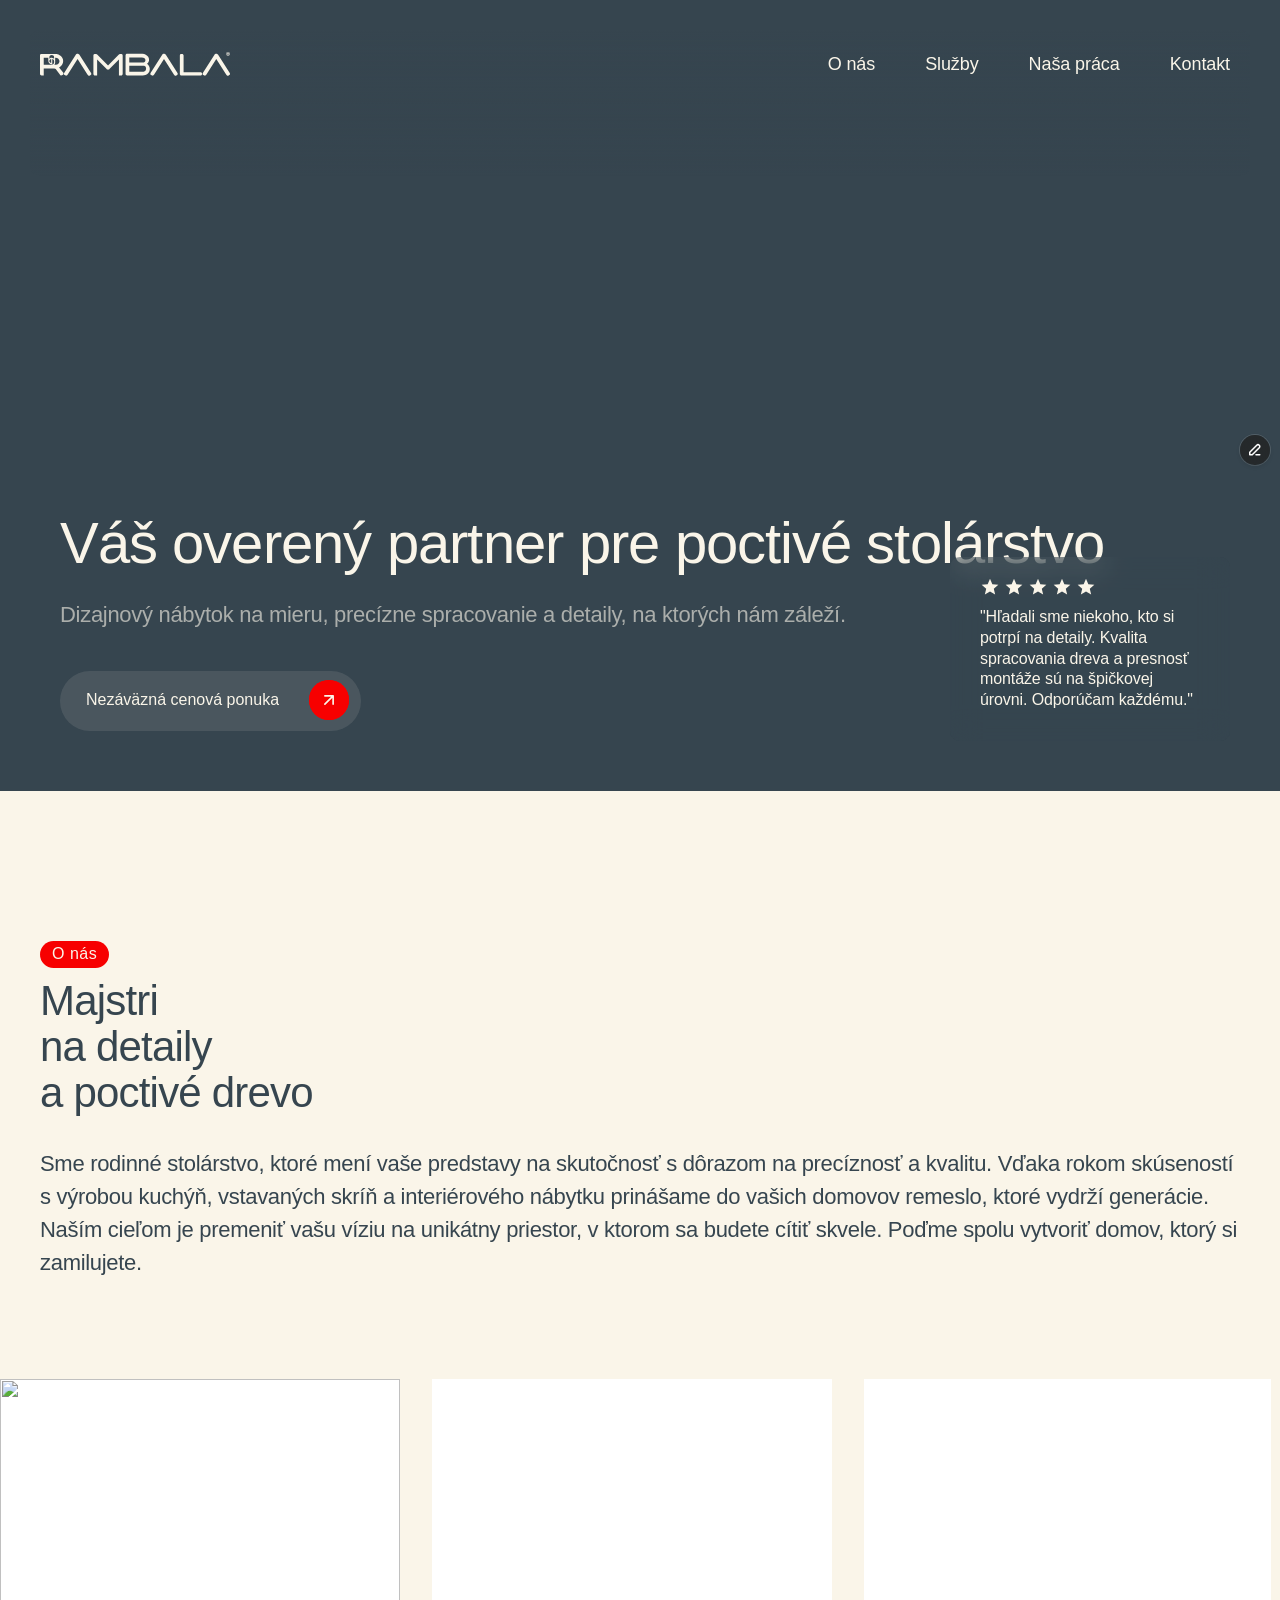
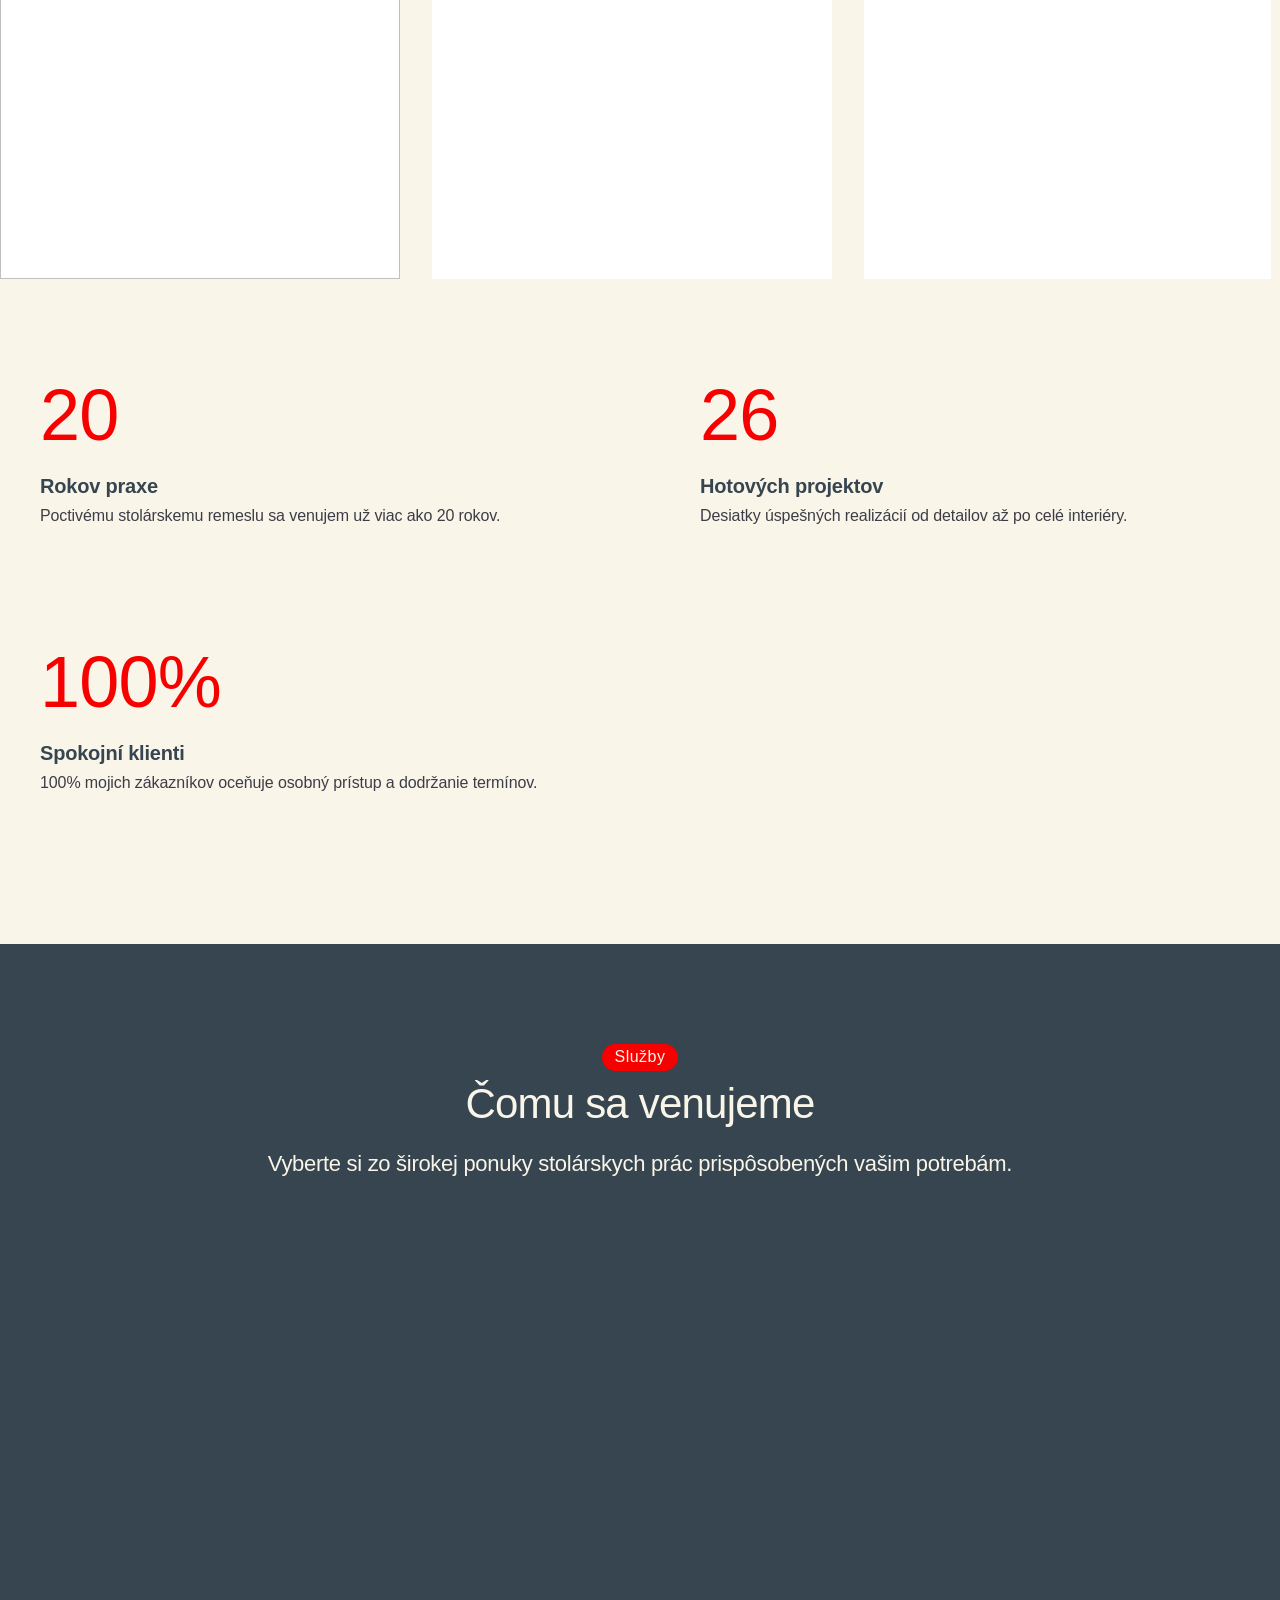
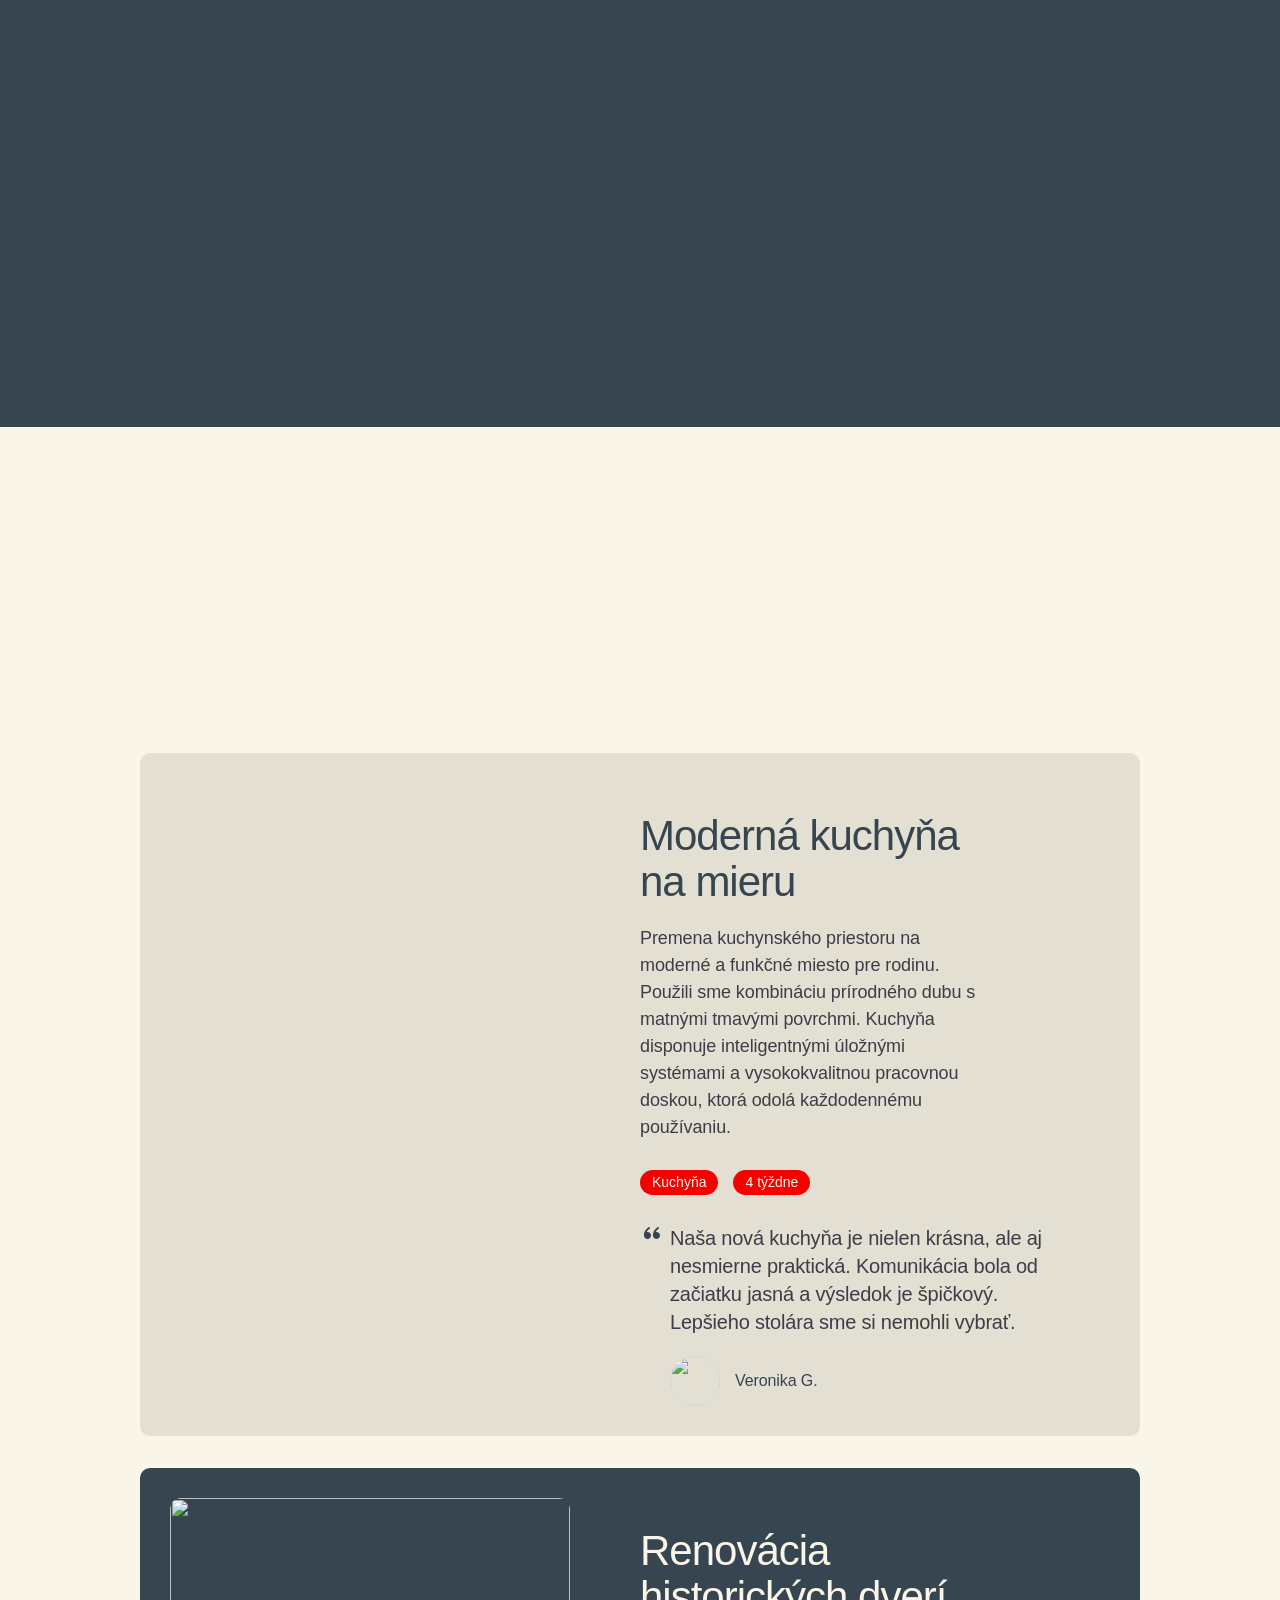
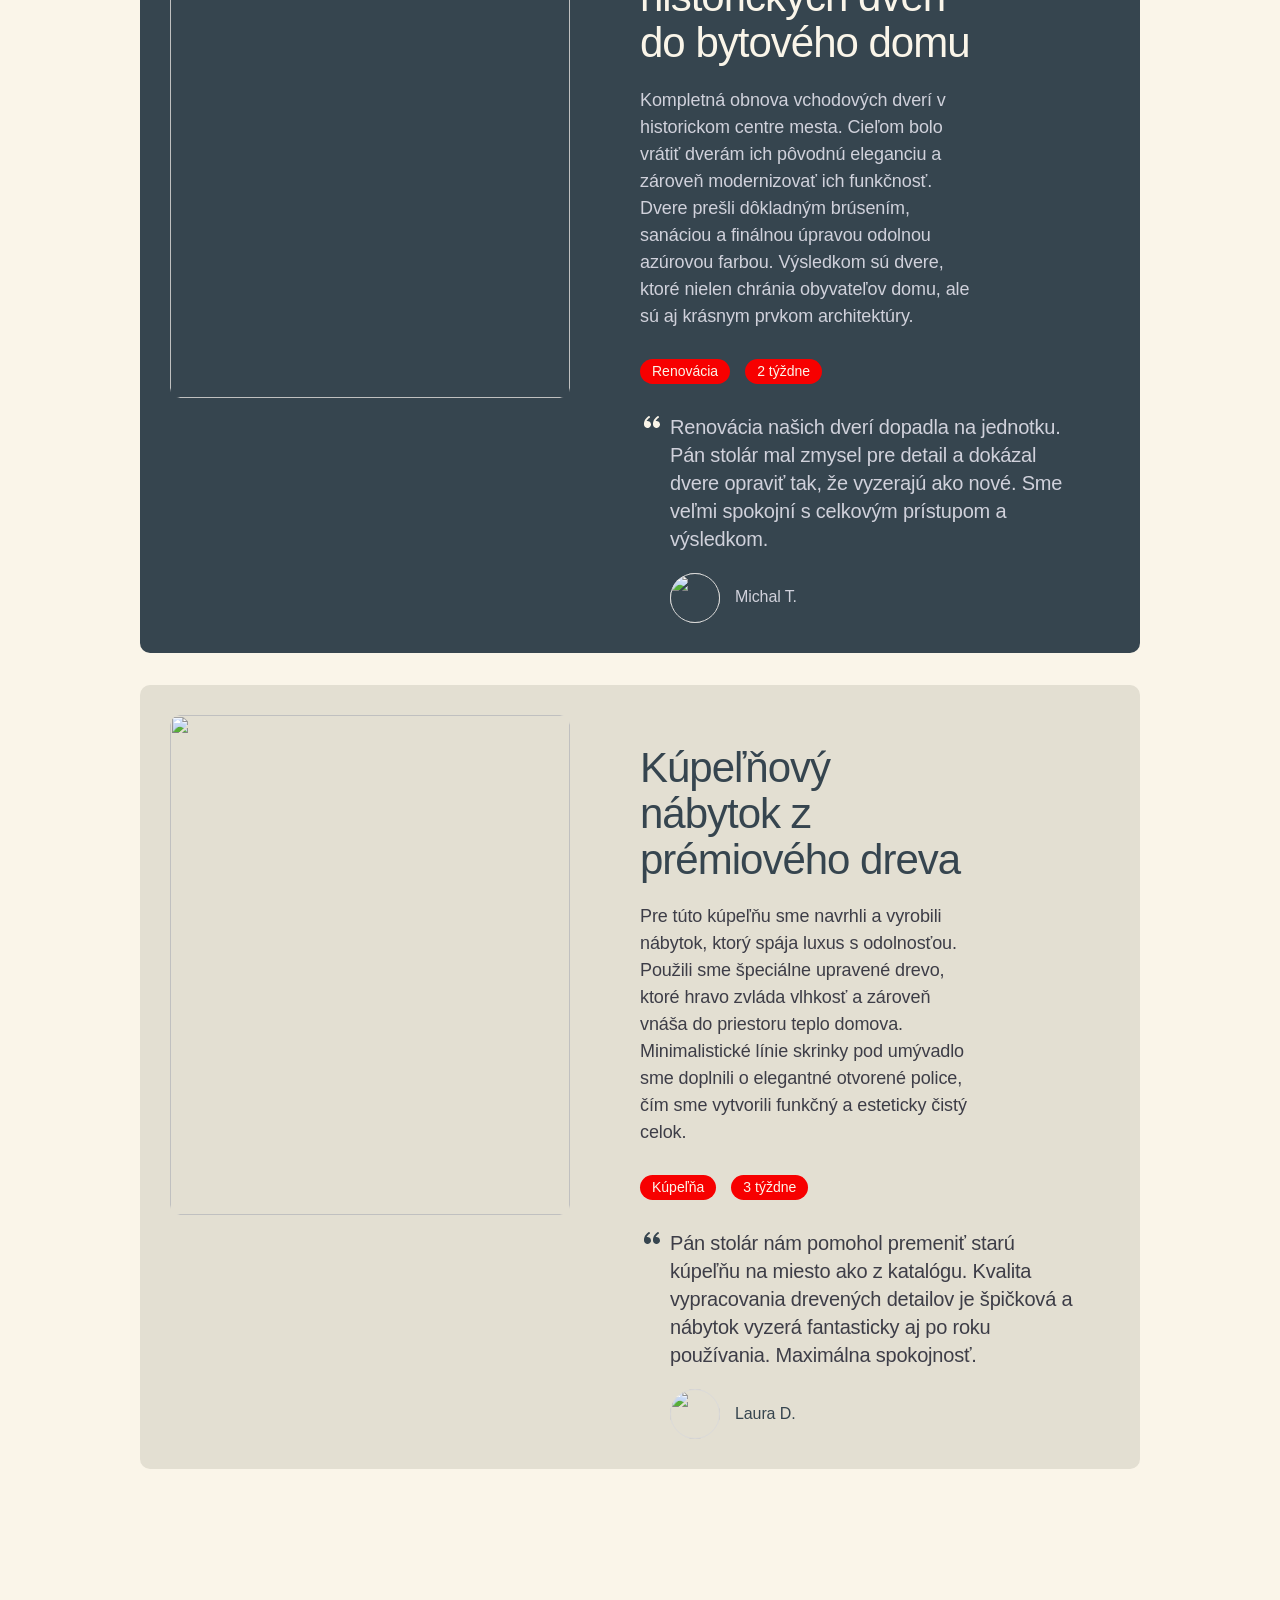
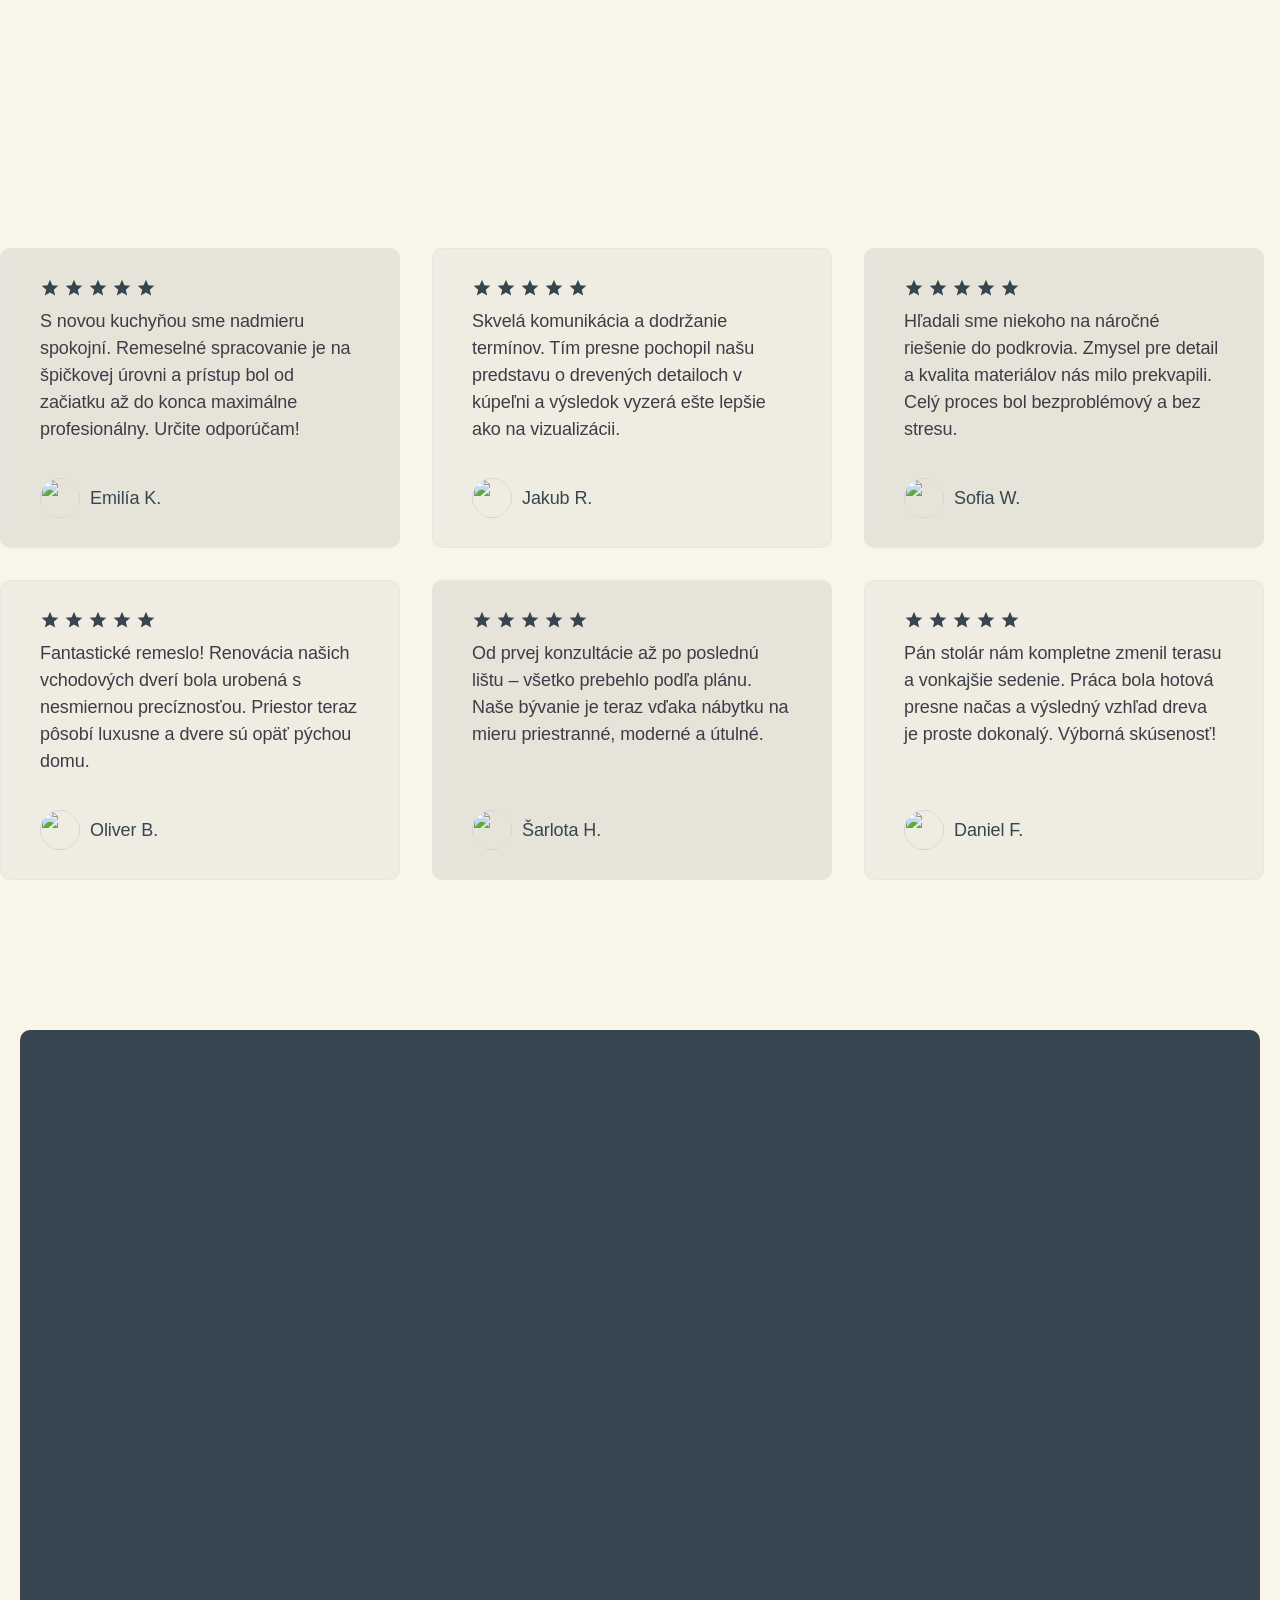
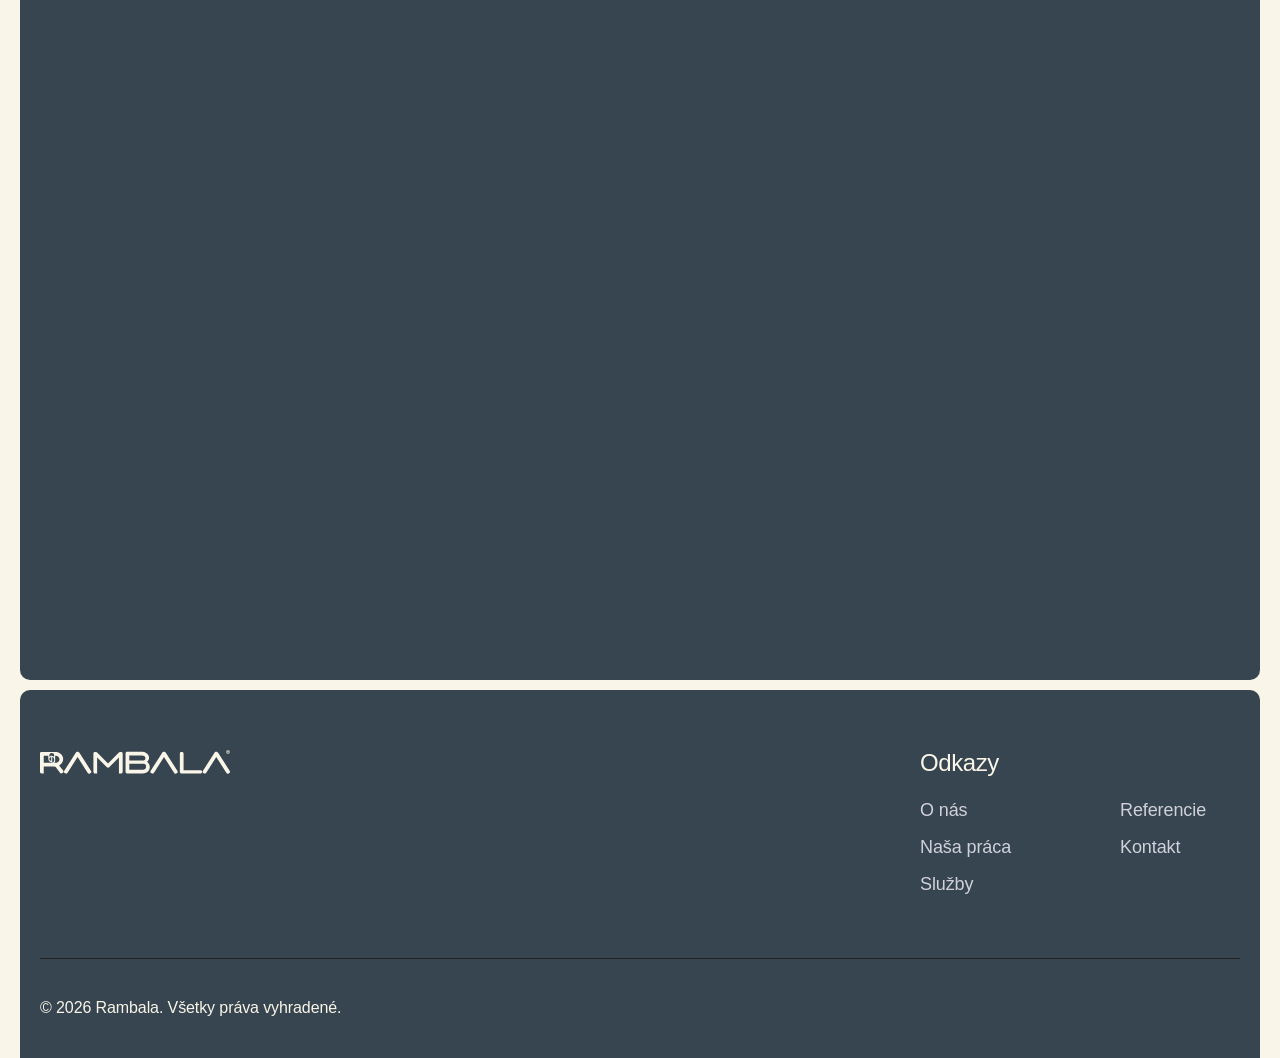
==== commit 6db5c263: "Update index.html from local file" ====
--- a/index.html
+++ b/index.html
@@ -1,585 +1,190 @@
 <!DOCTYPE html>
-<html lang="sk">
-<head>
-    <meta charset="UTF-8">
-    <meta name="viewport" content="width=device-width, initial-scale=1.0">
-    <title>Rambala Stol&aacute;rstvo | Dizajnov&yacute; n&aacute;bytok na mieru</title>
-    <meta name="description" content="Rambala Stol&aacute;rstvo sa &scaron;pecializuje na z&aacute;kazkov&uacute; v&yacute;robu n&aacute;bytku, kuch&yacute;&ncaron; na mieru, vstavan&yacute;ch skr&iacute;&ncaron; a interi&eacute;rov&yacute;ch doplnkov.">
-    <meta name="keywords" content="stol&aacute;rstvo, n&aacute;bytok na mieru, kuchyne na mieru, vstavan&eacute; skrine, Zubrohlava">
-    <meta name="author" content="Rambala Stol&aacute;rstvo">
-    <meta name="robots" content="index, follow">
+<!-- saved from url=(0037)https://noble-lily-944394.framer.app/ -->
+<html lang="sk-SK" class="lenis" style="--svh: 7.91px;"><head><meta http-equiv="Content-Type" content="text/html; charset=UTF-8">
+	
+	
+	
+	<script>try{if(localStorage.get("__framer_force_showing_editorbar_since")){const n=document.createElement("link");n.rel = "modulepreload";n.href="https://framer.com/edit/init.mjs";document.head.appendChild(n)}}catch(e){}</script>
+	<!-- Start of headStart -->
+    
+    <!-- End of headStart -->
+	<meta name="viewport" content="width=device-width">
+	<meta name="generator" content="Framer bf89308">
+	<title>Rambala Stolarstvo</title>
+    <meta name="description" content="Rambala Stolárstvo sa špecializuje na zákazkovú výrobu nábytku, kuchýň na mieru, vstavaných skríň a interiérových doplnkov. Ponúkame precízne remeselné spracovanie, moderný dizajn a individuálny prístup ku každému projektu.">
+    <meta name="framer-search-index" content="https://framerusercontent.com/sites/764kFvDwzzhf3lCsjKmPdT/searchIndex-YfYG0hitPBVC.json">
+    <meta name="framer-search-index-fallback" content="https://framerusercontent.com/sites/764kFvDwzzhf3lCsjKmPdT/searchIndex-NsuaW3Sc6y9b.json">
+    <meta name="framer-html-plugin" content="disable">
+    <link href="https://framerusercontent.com/images/QhwqhwTryqRAgNZKyMEpXQjvj4.png" rel="icon" media="(prefers-color-scheme: light)">
+    <link href="https://framerusercontent.com/images/QhwqhwTryqRAgNZKyMEpXQjvj4.png" rel="icon" media="(prefers-color-scheme: dark)">
+    <link rel="apple-touch-icon" href="https://framerusercontent.com/images/58Xes2LCnbm0vPXVYb5JgQ8v4w.png">
+    <!-- Open Graph / Facebook -->
+    <meta property="og:type" content="website">
+    <meta property="og:title" content="Rambala Stolarstvo">
+    <meta property="og:description" content="Rambala Stolárstvo sa špecializuje na zákazkovú výrobu nábytku, kuchýň na mieru, vstavaných skríň a interiérových doplnkov. Ponúkame precízne remeselné spracovanie, moderný dizajn a individuálny prístup ku každému projektu.">
+    <meta property="og:image" content="https://framerusercontent.com/images/Oz4gnNO46liNnbABMXpHDdjDFEY.png">
+    <!-- Twitter -->
+    <meta name="twitter:card" content="summary_large_image">
+    <meta name="twitter:title" content="Rambala Stolarstvo">
+    <meta name="twitter:description" content="Rambala Stolárstvo sa špecializuje na zákazkovú výrobu nábytku, kuchýň na mieru, vstavaných skríň a interiérových doplnkov. Ponúkame precízne remeselné spracovanie, moderný dizajn a individuálny prístup ku každému projektu.">
+    <meta name="twitter:image" content="https://framerusercontent.com/images/Oz4gnNO46liNnbABMXpHDdjDFEY.png">
+	
+	<style data-framer-font-css="">@font-face { font-family: "Inter"; src: url("https://framerusercontent.com/assets/5vvr9Vy74if2I6bQbJvbw7SY1pQ.woff2"); font-display: swap; font-style: normal; font-weight: 400; unicode-range: U+0460-052F, U+1C80-1C88, U+20B4, U+2DE0-2DFF, U+A640-A69F, U+FE2E-FE2F }
+@font-face { font-family: "Inter"; src: url("https://framerusercontent.com/assets/EOr0mi4hNtlgWNn9if640EZzXCo.woff2"); font-display: swap; font-style: normal; font-weight: 400; unicode-range: U+0301, U+0400-045F, U+0490-0491, U+04B0-04B1, U+2116 }
+@font-face { font-family: "Inter"; src: url("https://framerusercontent.com/assets/Y9k9QrlZAqio88Klkmbd8VoMQc.woff2"); font-display: swap; font-style: normal; font-weight: 400; unicode-range: U+1F00-1FFF }
+@font-face { font-family: "Inter"; src: url("https://framerusercontent.com/assets/OYrD2tBIBPvoJXiIHnLoOXnY9M.woff2"); font-display: swap; font-style: normal; font-weight: 400; unicode-range: U+0370-03FF }
+@font-face { font-family: "Inter"; src: url("https://framerusercontent.com/assets/JeYwfuaPfZHQhEG8U5gtPDZ7WQ.woff2"); font-display: swap; font-style: normal; font-weight: 400; unicode-range: U+0100-024F, U+0259, U+1E00-1EFF, U+2020, U+20A0-20AB, U+20AD-20CF, U+2113, U+2C60-2C7F, U+A720-A7FF }
+@font-face { font-family: "Inter"; src: url("https://framerusercontent.com/assets/GrgcKwrN6d3Uz8EwcLHZxwEfC4.woff2"); font-display: swap; font-style: normal; font-weight: 400; unicode-range: U+0000-00FF, U+0131, U+0152-0153, U+02BB-02BC, U+02C6, U+02DA, U+02DC, U+2000-206F, U+2070, U+2074-207E, U+2080-208E, U+20AC, U+2122, U+2191, U+2193, U+2212, U+2215, U+FEFF, U+FFFD }
+@font-face { font-family: "Inter"; src: url("https://framerusercontent.com/assets/b6Y37FthZeALduNqHicBT6FutY.woff2"); font-display: swap; font-style: normal; font-weight: 400; unicode-range: U+0102-0103, U+0110-0111, U+0128-0129, U+0168-0169, U+01A0-01A1, U+01AF-01B0, U+1EA0-1EF9, U+20AB }
+@font-face { font-family: "Plus Jakarta Sans"; src: url("https://framerusercontent.com/third-party-assets/fontshare/wf/3U7D2WJULAFN5UCDE2DSKFPDTJNUSRPY/XTZGHUDFURQVBRVTOPX7XHP5YBIQJL2U/FVNNCZHGTHUOM3RCJDOO45QMBIJISVEG.woff2"); font-display: swap; font-style: normal; font-weight: 500 }
+@font-face { font-family: "Manrope"; src: url("https://framerusercontent.com/third-party-assets/fontshare/wf/BNWG6MUI4RTC6WEND2VPDH4MHMIVU3XZ/R5YXY5FMVG6PXU36GNEEA24MIPMEPGSM/CIM4KQCLZSMMLWPVH25IDDSTY4ENPHEY.woff2"); font-display: swap; font-style: normal; font-weight: 500 }
+@font-face { font-family: "Manrope"; src: url("https://framerusercontent.com/third-party-assets/fontshare/wf/NGBUP45ES3F7RD5XGKPEDJ6QEPO4TMOK/EXDVWJ2EDDVVV65UENMX33EDDYBX6OF7/6P4FPMFQH7CCC7RZ4UU4NKSGJ2RLF7V5.woff2"); font-display: swap; font-style: normal; font-weight: 700 }
+@font-face { font-family: "Manrope"; src: url("https://framerusercontent.com/third-party-assets/fontshare/wf/R46SR2KWPHAT6QKQ5J22GMKGX57ZRVAR/Z5WLPW3IGEZJHN5HBLPCBJIK6QBBSHX6/2W7RU2QRQHEAEGUDZDHBPHR6WI27JNIQ.woff2"); font-display: swap; font-style: normal; font-weight: 300 }
+@font-face { font-family: "Manrope"; src: url("https://framerusercontent.com/third-party-assets/fontshare/wf/6U2SGH566NSNERG6RGEV3DSNEK7DL2RF/JRDYRKMSAW2H35IWEQIPL67HAJQ35MG5/JNU3GNMUBPWW6V6JTED3S27XL5HN7NM5.woff2"); font-display: swap; font-style: normal; font-weight: 600 }
+@font-face { font-family: "Manrope"; src: url("https://framerusercontent.com/third-party-assets/fontshare/wf/2TYFCBHUANEXS6QGR5EQDUNAFH6LSWM3/AYNOU3VEA4LRTDNKJQUFNVNUTYSGOUOP/UXO4O7K2G3HI3D2VKD7UXVJVJD26P4BQ.woff2"); font-display: swap; font-style: normal; font-weight: 400 }
+@font-face { font-family: "Inter Placeholder"; src: local("Arial"); ascent-override: 89.79%; descent-override: 22.36%; line-gap-override: 0.00%; size-adjust: 107.89% }
+@font-face { font-family: "Plus Jakarta Sans Placeholder"; src: local("Arial"); ascent-override: 122.93%; descent-override: 34.04%; line-gap-override: 11.35%; size-adjust: 105.75% }
+@font-face { font-family: "Manrope Placeholder"; src: local("Arial"); ascent-override: 102.74%; descent-override: 28.91%; line-gap-override: 0.00%; size-adjust: 103.76% }</style>
+	
+	<meta name="robots" content="noindex"><link rel="canonical" href="https://noble-lily-944394.framer.app/"><meta property="og:url" content="https://noble-lily-944394.framer.app/"><script>(()=>{function p(){function s(e){let t=new URL(e);return`${t.origin}${t.pathname}`.replace(/\/$/,"")}function c(e){return e.split("-")[0]}function g(){let e=window.location.hostname,t=new Map;return document.querySelectorAll('link[rel="alternate"]').forEach(n=>{let r=n.getAttribute("hreflang"),o=n.getAttribute("href");!r||!o||new URL(o).hostname!==e||t.set(r,o)}),t}function d(e,t){return t.has("x-default")?t.get(e)===t.get("x-default"):!1}function h(){let e=navigator.languages;try{let t=localStorage.preferredLocale;return t?[t,...e]:e}catch{return e}}function i(e){s(window.location.href)!==s(e)&&window.location.replace(e+window.location.search+window.location.hash)}if(navigator.webdriver||/bot|-google|google-|yandex|ia_archiver|crawl|spider/i.test(navigator.userAgent))return;let l=document.documentElement,u=l.getAttribute("lang");if(!u)return;let a=g();if(!d(u,a))return;let f=h();if(l.hasAttribute("data-redirect-timezone")){let e=Intl.DateTimeFormat().resolvedOptions().timeZone,t=f[0]?.startsWith("en"),n=e==="Europe/London";if(t&&!n||!t&&n)return;let r=a.get("en-GB");if(t&&n&&r){i(r);return}}for(let e of f){let t=a.get(e);if(t){i(t);return}let n=c(e);for(let[r,o]of a)if(c(r)===n){i(o);return}}}return p})()()</script><style data-framer-css-ssr-minified="" data-framer-components="framer-lib-cursors-host framer-PvQsO PropertyOverrides framer-T3JIp framer-wX1WP framer-lib-combinedCSSRules framer-d5z0E framer-lw3cJ framer-MdHtf framer-VENYI framer-8XU5U framer-urkta framer-8dscJ framer-1UQU3 framer-fLE5H framer-9Epja framer-NSiL7 framer-e12mD framer-iNQUz framer-gFtyu framer-lib-form-plain-text-input framer-M6SQD framer-xmH2o">html,body,#main{box-sizing:border-box;margin:0;padding:0}:root{-webkit-font-smoothing:antialiased;-moz-osx-font-smoothing:grayscale}*{box-sizing:border-box;-webkit-font-smoothing:inherit}h1,h2,h3,h4,h5,h6,p,figure{margin:0}body,input,textarea,select,button{font-family:sans-serif;font-size:12px}body{--token-0c2325eb-32e6-4468-b86d-b2000f27f938:#faf5e9;--token-293955a5-6f9a-470e-8eb8-8f52a27509f0:#36454f;--token-187cde52-4d3c-4c42-b84c-d6d602ac62bc:#d0d1db;--token-208b0b58-c730-48a9-b0c6-27cb82a2ec0c:#222;--token-ac728068-b0a8-49a3-8b2a-7c06001e6872:#dbdad9;--token-30e48027-3b22-4ff1-a546-6bd64e851575:#3d3d47;--token-138c6083-e907-40e8-909c-96eb16f3a3a3:#e6e6e6;--token-45695a13-9dfd-47b5-ba76-74af44701abb:#e9ecf2;--token-de8da503-8d4d-4351-82a9-63caea8f9e9c:#fafafa;--token-591bad7b-2c22-4eb1-9239-d6a2b181962d:#f24;--token-b1d7783f-5583-4e49-9d17-5f2ef803e56a:#f70000;--token-5d30b9b3-9f28-429e-9d25-7e9c0280d447:#000;--token-a6fa5816-c14d-4527-aed3-07076cbcb703:#c2c2c2;--token-0a040278-70f5-4203-ba89-29e700827545:#414142}@supports (z-index:calc(infinity)){#__framer-badge-container{--infinity:infinity}}#__framer-badge-container{pointer-events:none;width:100%;z-index:calc(var(--infinity,2147480000));justify-content:flex-end;padding:20px;display:flex;position:fixed;bottom:0}@supports (background:-webkit-named-image(i)) and (not (grid-template-rows:subgrid)){body{--framer-will-change-override:transform}}@supports (background:-webkit-named-image(i)) and (not (position-area:top right)){body{--framer-will-change-filter-override:filter}}[data-framer-component-type=Text] div div span,[data-framer-component-type=Text] a div span,[data-framer-component-type=Text] span span span,[data-framer-component-type=Text] p span span,[data-framer-component-type=Text] h1 span span,[data-framer-component-type=Text] h2 span span,[data-framer-component-type=Text] h3 span span,[data-framer-component-type=Text] h4 span span,[data-framer-component-type=Text] h5 span span,[data-framer-component-type=Text] h6 span span,[data-framer-component-type=Text] a{font-family:var(--font-family);font-style:var(--font-style);font-weight:min(calc(var(--framer-font-weight-increase,0) + var(--font-weight,400)),900);color:var(--text-color);letter-spacing:var(--letter-spacing);font-size:var(--font-size);text-transform:var(--text-transform);--text-decoration:var(--framer-text-decoration-style,solid)var(--framer-text-decoration,none)var(--framer-text-decoration-color,currentcolor)var(--framer-text-decoration-thickness,auto);--text-decoration-skip-ink:var(--framer-text-decoration-skip-ink);--text-underline-offset:var(--framer-text-decoration-offset);line-height:var(--line-height);--font-family:var(--framer-font-family);--font-style:var(--framer-font-style);--font-weight:var(--framer-font-weight);--text-color:var(--framer-text-color);--letter-spacing:var(--framer-letter-spacing);--font-size:var(--framer-font-size);--text-transform:var(--framer-text-transform);--line-height:var(--framer-line-height)}@supports not (color:color(display-p3 1 1 1)){p.framer-text,div.framer-text,h1.framer-text,h2.framer-text,h3.framer-text,h4.framer-text,h5.framer-text,h6.framer-text,li.framer-text,ol.framer-text,ul.framer-text,span.framer-text:not([data-text-fill]){color:var(--framer-blockquote-text-color-rgb,var(--framer-blockquote-text-color,var(--framer-text-color-rgb,var(--framer-text-color,#000))));-webkit-text-stroke-color:var(--framer-text-stroke-color-rgb,var(--framer-text-stroke-color,initial))}mark.framer-text{background-color:var(--framer-blockquote-text-background-color-rgb,var(--framer-blockquote-text-background-color,var(--framer-text-background-color-rgb,var(--framer-text-background-color,initial))))}}@supports not (color:color(display-p3 1 1 1)){code.framer-text,code.framer-text span.framer-text:not([data-text-fill]){color:var(--framer-blockquote-text-color-rgb,var(--framer-blockquote-text-color,var(--framer-code-text-color-rgb,var(--framer-code-text-color,var(--framer-text-color-rgb,var(--framer-text-color,#000))))))}}@supports not (color:color(display-p3 1 1 1)){a.framer-text,span.framer-text[data-nested-link]{color:var(--framer-blockquote-text-color-rgb,var(--framer-blockquote-text-color,var(--framer-link-text-color-rgb,var(--framer-link-text-color,var(--framer-text-color-rgb,var(--framer-text-color,#000))))));background-color:var(--framer-link-text-background-color-rgb,var(--framer-link-text-background-color,initial));-webkit-text-decoration-color:var(--framer-link-text-decoration-color-rgb,var(--framer-link-text-decoration-color,var(--framer-text-decoration-color-rgb,var(--framer-text-decoration-color,currentcolor))));text-decoration-color:var(--framer-link-text-decoration-color-rgb,var(--framer-link-text-decoration-color,var(--framer-text-decoration-color-rgb,var(--framer-text-decoration-color,currentcolor))))}}@supports not (color:color(display-p3 1 1 1)){code.framer-text a.framer-text,code.framer-text a.framer-text span.framer-text:not([data-text-fill]),code.framer-text span.framer-text[data-nested-link],code.framer-text span.framer-text[data-nested-link] span.framer-text:not([data-text-fill]){color:var(--framer-blockquote-text-color-rgb,var(--framer-blockquote-text-color,var(--framer-link-text-color-rgb,var(--framer-link-text-color,var(--framer-code-text-color-rgb,var(--framer-code-text-color,var(--framer-text-color-rgb,var(--framer-text-color,#000))))))))}}@supports not (color:color(display-p3 1 1 1)){a.framer-text:hover,span.framer-text[data-nested-link]:hover{color:var(--framer-link-hover-text-color-rgb,var(--framer-link-hover-text-color,var(--framer-blockquote-text-color-rgb,var(--framer-blockquote-text-color,var(--framer-link-text-color-rgb,var(--framer-link-text-color,var(--framer-text-color-rgb,var(--framer-text-color,#000))))))));background-color:var(--framer-link-hover-text-background-color-rgb,var(--framer-link-hover-text-background-color,var(--framer-link-text-background-color-rgb,var(--framer-link-text-background-color,var(--framer-text-background-color-rgb,var(--framer-text-background-color,initial))))));-webkit-text-decoration-color:var(--framer-link-hover-text-decoration-color-rgb,var(--framer-link-hover-text-decoration-color,var(--framer-link-text-decoration-color-rgb,var(--framer-link-text-decoration-color,var(--framer-text-decoration-color-rgb,var(--framer-text-decoration-color,currentcolor))))));text-decoration-color:var(--framer-link-hover-text-decoration-color-rgb,var(--framer-link-hover-text-decoration-color,var(--framer-link-text-decoration-color-rgb,var(--framer-link-text-decoration-color,var(--framer-text-decoration-color-rgb,var(--framer-text-decoration-color,currentcolor))))))}}@supports not (color:color(display-p3 1 1 1)){code.framer-text a.framer-text:hover,code.framer-text span.framer-text[data-nested-link]:hover{color:var(--framer-link-hover-text-color-rgb,var(--framer-link-hover-text-color,var(--framer-blockquote-text-color-rgb,var(--framer-blockquote-text-color,var(--framer-link-text-color-rgb,var(--framer-link-text-color,var(--framer-code-text-color-rgb,var(--framer-code-text-color,var(--framer-text-color-rgb,var(--framer-text-color,#000))))))))))}}@supports not (color:color(display-p3 1 1 1)){a.framer-text[data-framer-page-link-current],span.framer-text[data-framer-page-link-current]{color:var(--framer-link-current-text-color-rgb,var(--framer-link-current-text-color,var(--framer-link-text-color-rgb,var(--framer-link-text-color,var(--framer-text-color-rgb,var(--framer-text-color,#000))))));background-color:var(--framer-link-current-text-background-color-rgb,var(--framer-link-current-text-background-color,var(--framer-link-text-background-color-rgb,var(--framer-link-text-background-color,var(--framer-text-background-color-rgb,var(--framer-text-background-color,initial))))));-webkit-text-decoration-color:var(--framer-link-current-text-decoration-color-rgb,var(--framer-link-current-text-decoration-color,var(--framer-link-text-decoration-color-rgb,var(--framer-link-text-decoration-color,var(--framer-text-decoration-color-rgb,var(--framer-text-decoration-color,currentcolor))))));text-decoration-color:var(--framer-link-current-text-decoration-color-rgb,var(--framer-link-current-text-decoration-color,var(--framer-link-text-decoration-color-rgb,var(--framer-link-text-decoration-color,var(--framer-text-decoration-color-rgb,var(--framer-text-decoration-color,currentcolor))))))}}@supports not (color:color(display-p3 1 1 1)){code.framer-text a.framer-text[data-framer-page-link-current],code.framer-text a.framer-text[data-framer-page-link-current] span.framer-text:not([data-text-fill]),code.framer-text span.framer-text[data-framer-page-link-current],code.framer-text span.framer-text[data-framer-page-link-current] span.framer-text:not([data-text-fill]){color:var(--framer-link-current-text-color-rgb,var(--framer-link-current-text-color,var(--framer-link-text-color-rgb,var(--framer-link-text-color,var(--framer-code-text-color-rgb,var(--framer-code-text-color,var(--framer-text-color-rgb,var(--framer-text-color,#000))))))));background-color:var(--framer-link-current-text-background-color-rgb,var(--framer-link-current-text-background-color,var(--framer-link-text-background-color-rgb,var(--framer-link-text-background-color,var(--framer-text-background-color-rgb,var(--framer-text-background-color,initial))))))}}@supports not (color:color(display-p3 1 1 1)){a.framer-text[data-framer-page-link-current]:hover,span.framer-text[data-framer-page-link-current]:hover{color:var(--framer-link-hover-text-color-rgb,var(--framer-link-hover-text-color,var(--framer-link-current-text-color-rgb,var(--framer-link-current-text-color,var(--framer-link-text-color-rgb,var(--framer-link-text-color,var(--framer-code-text-color-rgb,var(--framer-code-text-color,var(--framer-text-color-rgb,var(--framer-text-color,#000))))))))));background-color:var(--framer-link-hover-text-background-color-rgb,var(--framer-link-hover-text-background-color,var(--framer-link-current-text-background-color-rgb,var(--framer-link-current-text-background-color,var(--framer-link-text-background-color-rgb,var(--framer-link-text-background-color,initial))))));-webkit-text-decoration-color:var(--framer-link-hover-text-decoration-color-rgb,var(--framer-link-hover-text-decoration-color,var(--framer-link-current-text-decoration-color-rgb,var(--framer-link-current-text-decoration-color,var(--framer-link-text-decoration-color-rgb,var(--framer-link-text-decoration-color,var(--framer-text-decoration-color-rgb,var(--framer-text-decoration-color,currentcolor))))))));text-decoration-color:var(--framer-link-hover-text-decoration-color-rgb,var(--framer-link-hover-text-decoration-color,var(--framer-link-current-text-decoration-color-rgb,var(--framer-link-current-text-decoration-color,var(--framer-link-text-decoration-color-rgb,var(--framer-link-text-decoration-color,var(--framer-text-decoration-color-rgb,var(--framer-text-decoration-color,currentcolor))))))))}}@supports not (color:color(display-p3 1 1 1)){code.framer-text a.framer-text[data-framer-page-link-current]:hover,code.framer-text a.framer-text[data-framer-page-link-current]:hover span.framer-text:not([data-text-fill]),code.framer-text span.framer-text[data-framer-page-link-current]:hover,code.framer-text span.framer-text[data-framer-page-link-current]:hover span.framer-text:not([data-text-fill]){color:var(--framer-link-hover-text-color-rgb,var(--framer-link-hover-text-color,var(--framer-link-current-text-color-rgb,var(--framer-link-current-text-color,var(--framer-link-text-color-rgb,var(--framer-link-text-color,var(--framer-code-text-color-rgb,var(--framer-code-text-color,var(--framer-text-color-rgb,var(--framer-text-color,#000))))))))));background-color:var(--framer-link-hover-text-background-color-rgb,var(--framer-link-hover-text-background-color,var(--framer-link-current-text-background-color-rgb,var(--framer-link-current-text-background-color,var(--framer-link-text-background-color-rgb,var(--framer-link-text-background-color,initial))))))}}@supports not (aspect-ratio:1){.framer-text-module:not([data-width=fit])[style*=aspect-ratio]{position:relative!important}.framer-text-module:not([data-width=fit])[style*=aspect-ratio]:before{content:"";padding-bottom:calc(100%/calc(var(--aspect-ratio)));display:block}.framer-text-module[data-width=fill]>:first-child,.framer-text-module[data-width=fill]>.ssr-variant>:first-child,.framer-text-module:not([data-width=fit])[style*=aspect-ratio]>:first-child,.framer-text-module:not([data-width=fit])[style*=aspect-ratio]>.ssr-variant>:first-child{position:absolute;top:0;left:0;height:100%!important}}@supports not (overflow:clip){:root{--overflow-clip-fallback:hidden}}@supports (background:-webkit-named-image(i)) and (not (contain-intrinsic-size:inherit)){div.framer-text,p.framer-text,h1.framer-text,h2.framer-text,h3.framer-text,h4.framer-text,h5.framer-text,h6.framer-text,ol.framer-text,ul.framer-text,li.framer-text,blockquote.framer-text,.framer-text.framer-image{display:var(--text-truncation-display-inline-for-safari-16,revert)}div.framer-text:after,p.framer-text:after,h1.framer-text:after,h2.framer-text:after,h3.framer-text:after,h4.framer-text:after,h5.framer-text:after,h6.framer-text:after,ol.framer-text:after,ul.framer-text:after,li.framer-text:after,blockquote.framer-text:after,.framer-text.framer-image:after{content:var(--text-truncation-line-break-for-safari-16);white-space:pre}.framer-text.framer-text-module,.framer-text.framer-table-wrapper{display:var(--text-truncation-display-none-for-safari-16,revert)}p.framer-text[data-text-fill]{display:var(--text-truncation-display-inline-for-safari-16,inline-block)}}@supports (corner-shape:superellipse(2)){:root{--one-if-corner-shape-supported:1}}.framer-cursor-none,.framer-cursor-none *{cursor:none!important}.framer-pointer-events-none,.framer-pointer-events-none *{pointer-events:none!important}@supports (aspect-ratio:1){body{--framer-aspect-ratio-supported:auto}}.framer-PvQsO.framer-10enthz,.framer-PvQsO .framer-10enthz{display:block}.framer-PvQsO.framer-lyc5qx{background-color:var(--token-0c2325eb-32e6-4468-b86d-b2000f27f938,#fff);flex-flow:column;place-content:center flex-start;align-items:center;gap:0;width:100%;height:min-content;padding:0;display:flex;position:relative;overflow:visible}.framer-PvQsO .framer-1gm8m6b-container{z-index:10;flex:none;order:-1000;width:100%;height:auto;position:absolute;top:0;left:0}.framer-PvQsO .framer-10euhd2{background:0 0;flex-grow:1;width:0;height:0;margin:0;position:relative}.framer-PvQsO .framer-16fspzp{flex-flow:row;flex:none;order:1002;place-content:center;align-items:center;gap:10px;width:100%;height:min-content;padding:10px 0 0;display:flex;position:relative;overflow:visible}.framer-PvQsO .framer-18yip2t-container{flex:1 0 0;width:1px;height:auto;position:relative}.framer-PvQsO .framer-125xon{bottom:calc(calc(100% - min(var(--framer-viewport-height,100%),100%)) + 65px);min-width:138px;height:min-content;min-height:40px;position:var(--framer-canvas-fixed-position,fixed);z-index:10;flex-flow:column;flex:none;order:1003;place-content:center;align-items:center;gap:10px;width:min-content;padding:0;display:flex;right:20px;overflow:hidden}[data-layout-template=true]>#overlay{margin-bottom:0}@media (max-width:809.98px){.framer-PvQsO .framer-1gm8m6b-container{position:var(--framer-canvas-fixed-position,fixed);left:50%;transform:translate(-50%)}.framer-PvQsO .framer-125xon{bottom:calc(calc(100% - min(var(--framer-viewport-height,100%),100%)) + 20px);min-width:145px;left:20px;right:unset}}.ssr-variant{display:contents}@supports (aspect-ratio:1){body{--framer-aspect-ratio-supported:auto}}.framer-T3JIp.framer-y36a61,.framer-T3JIp .framer-y36a61{display:block}.framer-T3JIp.framer-a288nc{flex-flow:row;place-content:flex-start center;align-items:flex-start;gap:80px;width:1440px;height:min-content;padding:0;display:flex;position:relative;overflow:hidden}.framer-T3JIp .framer-1dndkro-container{pointer-events:none;z-index:1;flex:none;width:100%;height:auto;position:absolute;bottom:-162px;left:50%}.framer-T3JIp .framer-3hrjyl{flex-flow:row;flex:none;place-content:center space-between;align-items:center;width:100%;max-width:1360px;height:min-content;padding:45px 40px 0;display:flex;position:relative;overflow:visible}.framer-T3JIp .framer-7k33kh{flex-flow:row;flex:1 0 0;place-content:center flex-start;align-items:center;gap:10px;width:1px;height:min-content;padding:0 20px 0 0;display:flex;position:relative;overflow:hidden}.framer-T3JIp .framer-1ihmw6m-container{flex:none;width:auto;min-width:100px;max-width:100%;height:auto;position:relative}.framer-T3JIp .framer-14v360c-container{flex:none;width:auto;height:auto;position:relative}.framer-T3JIp .framer-73wlpn{flex-flow:row;flex:none;place-content:center;align-items:center;gap:30px;width:min-content;height:min-content;padding:0;display:flex;position:relative;overflow:hidden}.framer-T3JIp .framer-1k0g95t,.framer-T3JIp .framer-13gwocf,.framer-T3JIp .framer-1m0m1ej,.framer-T3JIp .framer-jrgtqr{flex-flow:row;flex:none;place-content:center;align-items:center;gap:10px;width:min-content;height:min-content;padding:10px;text-decoration:none;display:flex;position:relative;overflow:hidden}.framer-T3JIp .framer-gaqw4d,.framer-T3JIp .framer-1ve0awz,.framer-T3JIp .framer-1qxf8bj,.framer-T3JIp .framer-p0kydj{white-space:pre;flex:none;width:auto;height:auto;position:relative}.framer-T3JIp.framer-v-psrcgv.framer-a288nc{width:810px}.framer-T3JIp.framer-v-psrcgv .framer-7k33kh{padding:0 20px}.framer-T3JIp.framer-v-psrcgv .framer-73wlpn{gap:20px}.framer-T3JIp.framer-v-1hig3ed.framer-a288nc{width:390px}.framer-T3JIp.framer-v-1hig3ed .framer-1dndkro-container,.framer-T3JIp.framer-v-o10b79 .framer-1dndkro-container{order:0}.framer-T3JIp.framer-v-1hig3ed .framer-3hrjyl,.framer-T3JIp.framer-v-o10b79 .framer-3hrjyl{order:1;padding:30px 30px 0}.framer-T3JIp.framer-v-1hig3ed .framer-7k33kh{gap:unset;justify-content:space-between;padding:15px 20px 15px 15px;overflow:visible}.framer-T3JIp.framer-v-1hig3ed .framer-73wlpn{height:calc(var(--framer-viewport-height,100vh)*1);z-index:9;flex-direction:column;place-content:flex-start;align-items:flex-start;gap:20px;width:390px;padding:130px 60px 40px;position:absolute;top:0;right:-390px}.framer-T3JIp.framer-v-1hig3ed .framer-1k0g95t,.framer-T3JIp.framer-v-1hig3ed .framer-13gwocf,.framer-T3JIp.framer-v-1hig3ed .framer-1m0m1ej,.framer-T3JIp.framer-v-1hig3ed .framer-jrgtqr{padding:10px 10px 10px 0}.framer-T3JIp.framer-v-o10b79.framer-a288nc{max-height:calc(var(--framer-viewport-height,100vh)*1);min-height:calc(var(--framer-viewport-height,100vh)*1);width:390px;overflow:visible}.framer-T3JIp.framer-v-o10b79 .framer-7k33kh{gap:unset;z-index:10;justify-content:space-between;padding:15px 20px 15px 0;overflow:visible}.framer-T3JIp.framer-v-o10b79 .framer-73wlpn{height:calc(var(--framer-viewport-height,100vh)*1);width:unset;z-index:9;flex-direction:column;place-content:flex-start;align-items:flex-start;gap:20px;padding:130px 50px 40px;position:absolute;top:0;left:0;right:0}.framer-T3JIp.framer-v-o10b79 .framer-1k0g95t,.framer-T3JIp.framer-v-o10b79 .framer-13gwocf,.framer-T3JIp.framer-v-o10b79 .framer-1m0m1ej,.framer-T3JIp.framer-v-o10b79 .framer-jrgtqr{cursor:pointer;justify-content:flex-start;width:100%;padding:10px 10px 10px 0}.framer-T3JIp.framer-v-o10b79 .framer-gaqw4d,.framer-T3JIp.framer-v-o10b79 .framer-1ve0awz,.framer-T3JIp.framer-v-o10b79 .framer-1qxf8bj,.framer-T3JIp.framer-v-o10b79 .framer-p0kydj{white-space:pre-wrap;word-break:break-word;word-wrap:break-word;flex:1 0 0;width:1px}.framer-RJbmw .framer-styles-preset-pind6e:not(.rich-text-wrapper),.framer-RJbmw .framer-styles-preset-pind6e.rich-text-wrapper p{--framer-font-family:"Manrope","Manrope Placeholder",sans-serif;--framer-font-family-bold:"Manrope","Manrope Placeholder",sans-serif;--framer-font-open-type-features:normal;--framer-font-size:18px;--framer-font-style:normal;--framer-font-style-bold:normal;--framer-font-variation-axes:normal;--framer-font-weight:500;--framer-font-weight-bold:700;--framer-letter-spacing:-.1px;--framer-line-height:100%;--framer-paragraph-spacing:20px;--framer-text-alignment:start;--framer-text-color:var(--token-0c2325eb-32e6-4468-b86d-b2000f27f938,#fff);--framer-text-decoration:none;--framer-text-stroke-color:initial;--framer-text-stroke-width:initial;--framer-text-transform:none}@media (max-width:1199px) and (min-width:810px){.framer-RJbmw .framer-styles-preset-pind6e:not(.rich-text-wrapper),.framer-RJbmw .framer-styles-preset-pind6e.rich-text-wrapper p{--framer-font-family:"Manrope","Manrope Placeholder",sans-serif;--framer-font-family-bold:"Manrope","Manrope Placeholder",sans-serif;--framer-font-open-type-features:normal;--framer-font-size:14px;--framer-font-style:normal;--framer-font-style-bold:normal;--framer-font-variation-axes:normal;--framer-font-weight:500;--framer-font-weight-bold:700;--framer-letter-spacing:-.1px;--framer-line-height:100%;--framer-paragraph-spacing:20px;--framer-text-alignment:start;--framer-text-color:var(--token-0c2325eb-32e6-4468-b86d-b2000f27f938,#fff);--framer-text-decoration:none;--framer-text-stroke-color:initial;--framer-text-stroke-width:initial;--framer-text-transform:none}}@media (max-width:809px) and (min-width:0){.framer-RJbmw .framer-styles-preset-pind6e:not(.rich-text-wrapper),.framer-RJbmw .framer-styles-preset-pind6e.rich-text-wrapper p{--framer-font-family:"Manrope","Manrope Placeholder",sans-serif;--framer-font-family-bold:"Manrope","Manrope Placeholder",sans-serif;--framer-font-open-type-features:normal;--framer-font-size:20px;--framer-font-style:normal;--framer-font-style-bold:normal;--framer-font-variation-axes:normal;--framer-font-weight:500;--framer-font-weight-bold:700;--framer-letter-spacing:-.5px;--framer-line-height:100%;--framer-paragraph-spacing:20px;--framer-text-alignment:start;--framer-text-color:var(--token-0c2325eb-32e6-4468-b86d-b2000f27f938,#fff);--framer-text-decoration:none;--framer-text-stroke-color:initial;--framer-text-stroke-width:initial;--framer-text-transform:none}}@supports (aspect-ratio:1){body{--framer-aspect-ratio-supported:auto}}.framer-wX1WP.framer-cwwcol,.framer-wX1WP .framer-cwwcol{display:block}.framer-wX1WP.framer-dhsxfz{flex-flow:row;place-content:center;align-items:center;gap:10px;width:min-content;height:min-content;padding:0;text-decoration:none;display:flex;position:relative;overflow:visible}.framer-wX1WP .framer-1c6nmvl{width:190px;height:24px;position:relative}.framer-wX1WP .framer-14d5p60{width:28px;height:22px;position:absolute;top:2px;left:24px}.framer-wX1WP .framer-ods0l2{width:28px;height:22px;position:absolute;top:2px;left:111px}.framer-wX1WP .framer-9mebgp{width:28px;height:22px;position:absolute;top:2px;left:163px}.framer-wX1WP .framer-ol0syi{width:22px;height:22px;position:absolute;top:2px;left:140px}.framer-wX1WP .framer-lyogbx{width:24px;height:22px;position:absolute;top:2px;left:0}.framer-wX1WP .framer-grit3i{width:30px;height:22px;position:absolute;top:2px;left:54px}.framer-wX1WP .framer-iikpg8{width:24px;height:22px;position:absolute;top:2px;left:86px}.framer-wX1WP .framer-rxvlhv{width:17px;height:6px;position:absolute;top:14px;left:90px}.framer-wX1WP .framer-1eb9coj{width:11px;height:7px;position:absolute;top:6px;left:4px}.framer-wX1WP .framer-1n1fezd{width:5px;height:7px;position:absolute;top:6px;left:15px}.framer-wX1WP .framer-1efjo4y{width:2px;height:4px;position:absolute;top:7px;left:10px}.framer-wX1WP .framer-108a265{width:16px;height:5px;position:absolute;top:5px;left:90px}.framer-wX1WP .framer-1lqyjzo{width:5px;height:4px;position:absolute;top:3px;left:10px}.framer-wX1WP .framer-11mkaj4{width:4px;height:3px;position:absolute;top:0;left:186px}.framer-wX1WP .framer-ys8r7a{width:3px;height:3px;position:absolute;top:1px;left:187px}.framer-wX1WP .framer-10qih6u{width:2px;height:2px;position:absolute;top:1px;left:187px}.framer-wX1WP .framer-jhiryd{width:2px;height:1px;position:absolute;top:1px;left:188px}body{--framer-will-change-override:none}@supports (background:-webkit-named-image(i)) and (not (grid-template-rows:subgrid)){body{--framer-will-change-override:transform}}body{--framer-will-change-filter-override:none}@supports (background:-webkit-named-image(i)) and (not (position-area:top right)){body{--framer-will-change-filter-override:filter}}[data-framer-component-type]{position:absolute}[data-framer-component-type=Text]{cursor:inherit}[data-framer-component-text-autosized] *{white-space:pre}[data-framer-component-type=Text]>*{text-align:var(--framer-text-alignment,start)}[data-framer-component-type=Text] span span,[data-framer-component-type=Text] p span,[data-framer-component-type=Text] h1 span,[data-framer-component-type=Text] h2 span,[data-framer-component-type=Text] h3 span,[data-framer-component-type=Text] h4 span,[data-framer-component-type=Text] h5 span,[data-framer-component-type=Text] h6 span{display:block}[data-framer-component-type=Text] span span span,[data-framer-component-type=Text] p span span,[data-framer-component-type=Text] h1 span span,[data-framer-component-type=Text] h2 span span,[data-framer-component-type=Text] h3 span span,[data-framer-component-type=Text] h4 span span,[data-framer-component-type=Text] h5 span span,[data-framer-component-type=Text] h6 span span{display:unset}[data-framer-component-type=Text] div div span,[data-framer-component-type=Text] a div span,[data-framer-component-type=Text] span span span,[data-framer-component-type=Text] p span span,[data-framer-component-type=Text] h1 span span,[data-framer-component-type=Text] h2 span span,[data-framer-component-type=Text] h3 span span,[data-framer-component-type=Text] h4 span span,[data-framer-component-type=Text] h5 span span,[data-framer-component-type=Text] h6 span span,[data-framer-component-type=Text] a{font-family:var(--font-family);font-style:var(--font-style);font-weight:min(calc(var(--framer-font-weight-increase,0) + var(--font-weight,400)),900);color:var(--text-color);letter-spacing:var(--letter-spacing);font-size:var(--font-size);text-transform:var(--text-transform);--text-decoration:var(--framer-text-decoration-style,solid)var(--framer-text-decoration,none)var(--framer-text-decoration-color,currentcolor)var(--framer-text-decoration-thickness,auto);--text-decoration-skip-ink:var(--framer-text-decoration-skip-ink);--text-underline-offset:var(--framer-text-decoration-offset);line-height:var(--line-height);--font-family:var(--framer-font-family);--font-style:var(--framer-font-style);--font-weight:var(--framer-font-weight);--text-color:var(--framer-text-color);--letter-spacing:var(--framer-letter-spacing);--font-size:var(--framer-font-size);--text-transform:var(--framer-text-transform);--line-height:var(--framer-line-height)}[data-framer-component-type=Text] a,[data-framer-component-type=Text] a div span,[data-framer-component-type=Text] a span span span,[data-framer-component-type=Text] a p span span,[data-framer-component-type=Text] a h1 span span,[data-framer-component-type=Text] a h2 span span,[data-framer-component-type=Text] a h3 span span,[data-framer-component-type=Text] a h4 span span,[data-framer-component-type=Text] a h5 span span,[data-framer-component-type=Text] a h6 span span{--font-family:var(--framer-link-font-family,var(--framer-font-family));--font-style:var(--framer-link-font-style,var(--framer-font-style));--font-weight:var(--framer-link-font-weight,var(--framer-font-weight));--text-color:var(--framer-link-text-color,var(--framer-text-color));--font-size:var(--framer-link-font-size,var(--framer-font-size));--text-transform:var(--framer-link-text-transform,var(--framer-text-transform));--text-decoration:var(--framer-link-text-decoration-style,var(--framer-text-decoration-style,solid))var(--framer-link-text-decoration,var(--framer-text-decoration,none))var(--framer-link-text-decoration-color,var(--framer-text-decoration-color,currentcolor))var(--framer-link-text-decoration-thickness,var(--framer-text-decoration-thickness,auto));--text-decoration-skip-ink:var(--framer-link-text-decoration-skip-ink,var(--framer-text-decoration-skip-ink));--text-underline-offset:var(--framer-link-text-decoration-offset,var(--framer-text-decoration-offset))}[data-framer-component-type=Text] a:hover,[data-framer-component-type=Text] a div span:hover,[data-framer-component-type=Text] a span span span:hover,[data-framer-component-type=Text] a p span span:hover,[data-framer-component-type=Text] a h1 span span:hover,[data-framer-component-type=Text] a h2 span span:hover,[data-framer-component-type=Text] a h3 span span:hover,[data-framer-component-type=Text] a h4 span span:hover,[data-framer-component-type=Text] a h5 span span:hover,[data-framer-component-type=Text] a h6 span span:hover{--font-family:var(--framer-link-hover-font-family,var(--framer-link-font-family,var(--framer-font-family)));--font-style:var(--framer-link-hover-font-style,var(--framer-link-font-style,var(--framer-font-style)));--font-weight:var(--framer-link-hover-font-weight,var(--framer-link-font-weight,var(--framer-font-weight)));--text-color:var(--framer-link-hover-text-color,var(--framer-link-text-color,var(--framer-text-color)));--font-size:var(--framer-link-hover-font-size,var(--framer-link-font-size,var(--framer-font-size)));--text-transform:var(--framer-link-hover-text-transform,var(--framer-link-text-transform,var(--framer-text-transform)));--text-decoration:var(--framer-link-hover-text-decoration-style,var(--framer-link-text-decoration-style,var(--framer-text-decoration-style,solid)))var(--framer-link-hover-text-decoration,var(--framer-link-text-decoration,var(--framer-text-decoration,none)))var(--framer-link-hover-text-decoration-color,var(--framer-link-text-decoration-color,var(--framer-text-decoration-color,currentcolor)))var(--framer-link-hover-text-decoration-thickness,var(--framer-link-text-decoration-thickness,var(--framer-text-decoration-thickness,auto)));--text-decoration-skip-ink:var(--framer-link-hover-text-decoration-skip-ink,var(--framer-link-text-decoration-skip-ink,var(--framer-text-decoration-skip-ink)));--text-underline-offset:var(--framer-link-hover-text-decoration-offset,var(--framer-link-text-decoration-offset,var(--framer-text-decoration-offset)))}[data-framer-component-type=Text].isCurrent a,[data-framer-component-type=Text].isCurrent a div span,[data-framer-component-type=Text].isCurrent a span span span,[data-framer-component-type=Text].isCurrent a p span span,[data-framer-component-type=Text].isCurrent a h1 span span,[data-framer-component-type=Text].isCurrent a h2 span span,[data-framer-component-type=Text].isCurrent a h3 span span,[data-framer-component-type=Text].isCurrent a h4 span span,[data-framer-component-type=Text].isCurrent a h5 span span,[data-framer-component-type=Text].isCurrent a h6 span span{--font-family:var(--framer-link-current-font-family,var(--framer-link-font-family,var(--framer-font-family)));--font-style:var(--framer-link-current-font-style,var(--framer-link-font-style,var(--framer-font-style)));--font-weight:var(--framer-link-current-font-weight,var(--framer-link-font-weight,var(--framer-font-weight)));--text-color:var(--framer-link-current-text-color,var(--framer-link-text-color,var(--framer-text-color)));--font-size:var(--framer-link-current-font-size,var(--framer-link-font-size,var(--framer-font-size)));--text-transform:var(--framer-link-current-text-transform,var(--framer-link-text-transform,var(--framer-text-transform)));--text-decoration:var(--framer-link-current-text-decoration-style,var(--framer-link-text-decoration-style,var(--framer-text-decoration-style,solid)))var(--framer-link-current-text-decoration,var(--framer-link-text-decoration,var(--framer-text-decoration,none)))var(--framer-link-current-text-decoration-color,var(--framer-link-text-decoration-color,var(--framer-text-decoration-color,currentcolor)))var(--framer-link-current-text-decoration-thickness,var(--framer-link-text-decoration-thickness,var(--framer-text-decoration-thickness,auto)));--text-decoration-skip-ink:var(--framer-link-current-text-decoration-skip-ink,var(--framer-link-text-decoration-skip-ink,var(--framer-text-decoration-skip-ink)));--text-underline-offset:var(--framer-link-current-text-decoration-offset,var(--framer-link-text-decoration-offset,var(--framer-text-decoration-offset)))}[data-framer-component-type=RichTextContainer]{outline:none;flex-direction:column;flex-shrink:0;justify-content:flex-start;display:flex}p.framer-text,div.framer-text,figure.framer-text,h1.framer-text,h2.framer-text,h3.framer-text,h4.framer-text,h5.framer-text,h6.framer-text,ol.framer-text,ul.framer-text{margin:0;padding:0}p.framer-text,div.framer-text,h1.framer-text,h2.framer-text,h3.framer-text,h4.framer-text,h5.framer-text,h6.framer-text,li.framer-text,ol.framer-text,ul.framer-text,mark.framer-text,span.framer-text:not([data-text-fill]){font-family:var(--framer-font-family-preview,var(--framer-blockquote-font-family,var(--framer-font-family,Inter,Inter Placeholder,sans-serif)));font-style:var(--framer-font-style-preview,var(--framer-blockquote-font-style,var(--framer-font-style,normal)));font-weight:var(--framer-font-weight-preview,var(--framer-blockquote-font-weight,var(--framer-font-weight,400)));color:var(--framer-blockquote-text-color,var(--framer-text-color,#000));font-size:calc(var(--framer-blockquote-font-size,var(--framer-font-size,16px))*var(--framer-font-size-scale,1));letter-spacing:var(--framer-blockquote-letter-spacing,var(--framer-letter-spacing,0));text-transform:var(--framer-blockquote-text-transform,var(--framer-text-transform,none));-webkit-text-decoration-line:var(--framer-blockquote-text-decoration,var(--framer-text-decoration,initial));text-decoration-line:var(--framer-blockquote-text-decoration,var(--framer-text-decoration,initial));-webkit-text-decoration-style:var(--framer-blockquote-text-decoration-style,var(--framer-text-decoration-style,initial));text-decoration-style:var(--framer-blockquote-text-decoration-style,var(--framer-text-decoration-style,initial));-webkit-text-decoration-color:var(--framer-blockquote-text-decoration-color,var(--framer-text-decoration-color,initial));text-decoration-color:var(--framer-blockquote-text-decoration-color,var(--framer-text-decoration-color,initial));text-decoration-thickness:var(--framer-blockquote-text-decoration-thickness,var(--framer-text-decoration-thickness,initial));text-decoration-skip-ink:var(--framer-blockquote-text-decoration-skip-ink,var(--framer-text-decoration-skip-ink,initial));text-underline-offset:var(--framer-blockquote-text-decoration-offset,var(--framer-text-decoration-offset,initial));line-height:var(--framer-blockquote-line-height,var(--framer-line-height,1.2em));text-align:var(--framer-blockquote-text-alignment,var(--framer-text-alignment,start));-webkit-text-stroke-width:var(--framer-text-stroke-width,initial);-webkit-text-stroke-color:var(--framer-text-stroke-color,initial);-moz-font-feature-settings:var(--framer-font-open-type-features,initial);-webkit-font-feature-settings:var(--framer-font-open-type-features,initial);font-feature-settings:var(--framer-font-open-type-features,initial);font-variation-settings:var(--framer-font-variation-axes-preview,var(--framer-font-variation-axes,normal));text-wrap:var(--framer-text-wrap-override,var(--framer-text-wrap))}mark.framer-text,p.framer-text,div.framer-text,h1.framer-text,h2.framer-text,h3.framer-text,h4.framer-text,h5.framer-text,h6.framer-text,li.framer-text,ol.framer-text,ul.framer-text{background-color:var(--framer-blockquote-text-background-color,var(--framer-text-background-color,initial));border-radius:var(--framer-blockquote-text-background-radius,var(--framer-text-background-radius,initial));corner-shape:var(--framer-blockquote-text-background-corner-shape,var(--framer-text-background-corner-shape,initial));padding:var(--framer-blockquote-text-background-padding,var(--framer-text-background-padding,initial))}@supports not (color:color(display-p3 1 1 1)){p.framer-text,div.framer-text,h1.framer-text,h2.framer-text,h3.framer-text,h4.framer-text,h5.framer-text,h6.framer-text,li.framer-text,ol.framer-text,ul.framer-text,span.framer-text:not([data-text-fill]){color:var(--framer-blockquote-text-color-rgb,var(--framer-blockquote-text-color,var(--framer-text-color-rgb,var(--framer-text-color,#000))));-webkit-text-stroke-color:var(--framer-text-stroke-color-rgb,var(--framer-text-stroke-color,initial))}mark.framer-text{background-color:var(--framer-blockquote-text-background-color-rgb,var(--framer-blockquote-text-background-color,var(--framer-text-background-color-rgb,var(--framer-text-background-color,initial))))}}.framer-fit-text .framer-text{white-space:nowrap;white-space-collapse:preserve}strong.framer-text{font-family:var(--framer-blockquote-font-family-bold,var(--framer-font-family-bold));font-style:var(--framer-blockquote-font-style-bold,var(--framer-font-style-bold));font-weight:var(--framer-blockquote-font-weight-bold,var(--framer-font-weight-bold,bolder));font-variation-settings:var(--framer-blockquote-font-variation-axes-bold,var(--framer-font-variation-axes-bold))}em.framer-text{font-family:var(--framer-blockquote-font-family-italic,var(--framer-font-family-italic));font-style:var(--framer-blockquote-font-style-italic,var(--framer-font-style-italic,italic));font-weight:var(--framer-blockquote-font-weight-italic,var(--framer-font-weight-italic));font-variation-settings:var(--framer-blockquote-font-variation-axes-italic,var(--framer-font-variation-axes-italic))}em.framer-text>strong.framer-text{font-family:var(--framer-blockquote-font-family-bold-italic,var(--framer-font-family-bold-italic));font-style:var(--framer-blockquote-font-style-bold-italic,var(--framer-font-style-bold-italic,italic));font-weight:var(--framer-blockquote-font-weight-bold-italic,var(--framer-font-weight-bold-italic,bolder));font-variation-settings:var(--framer-blockquote-font-variation-axes-bold-italic,var(--framer-font-variation-axes-bold-italic))}p.framer-text:not(:first-child),div.framer-text:not(:first-child),h1.framer-text:not(:first-child),h2.framer-text:not(:first-child),h3.framer-text:not(:first-child),h4.framer-text:not(:first-child),h5.framer-text:not(:first-child),h6.framer-text:not(:first-child),ol.framer-text:not(:first-child),ul.framer-text:not(:first-child),blockquote.framer-text:not(:first-child),table.framer-text:not(:first-child),figure.framer-text:not(:first-child),.framer-image.framer-text:not(:first-child){margin-top:var(--framer-blockquote-paragraph-spacing,var(--framer-paragraph-spacing,0))}li.framer-text>ul.framer-text:nth-child(2),li.framer-text>ol.framer-text:nth-child(2){margin-top:0}.framer-text[data-text-fill]{-webkit-text-fill-color:transparent;padding:max(0em,calc(calc(1.3em - var(--framer-blockquote-line-height,var(--framer-line-height,1.3em)))/2));margin:min(0em,calc(calc(1.3em - var(--framer-blockquote-line-height,var(--framer-line-height,1.3em)))/-2));-webkit-background-clip:text;background-clip:text;display:inline-block}code.framer-text,code.framer-text span.framer-text:not([data-text-fill]){font-family:var(--framer-code-font-family,var(--framer-font-family,Inter,Inter Placeholder,sans-serif));font-style:var(--framer-blockquote-font-style,var(--framer-code-font-style,var(--framer-font-style,normal)));font-weight:var(--framer-blockquote-font-weight,var(--framer-code-font-weight,var(--framer-font-weight,400)));color:var(--framer-blockquote-text-color,var(--framer-code-text-color,var(--framer-text-color,#000)));font-size:calc(var(--framer-blockquote-font-size,var(--framer-font-size,16px))*var(--framer-font-size-scale,1));letter-spacing:var(--framer-blockquote-letter-spacing,var(--framer-letter-spacing,0));line-height:var(--framer-blockquote-line-height,var(--framer-line-height,1.2em))}@supports not (color:color(display-p3 1 1 1)){code.framer-text,code.framer-text span.framer-text:not([data-text-fill]){color:var(--framer-blockquote-text-color-rgb,var(--framer-blockquote-text-color,var(--framer-code-text-color-rgb,var(--framer-code-text-color,var(--framer-text-color-rgb,var(--framer-text-color,#000))))))}}blockquote.framer-text{unicode-bidi:initial;margin-block-start:initial;margin-block-end:initial;margin-inline-start:initial;margin-inline-end:initial}a.framer-text,a.framer-text span.framer-text:not([data-text-fill]),span.framer-text[data-nested-link],span.framer-text[data-nested-link] span.framer-text:not([data-text-fill]){color:inherit;font-family:var(--framer-font-family-preview,var(--framer-blockquote-font-family,var(--framer-link-font-family,var(--framer-font-family,Inter,Inter Placeholder,sans-serif))));font-style:var(--framer-font-style-preview,var(--framer-blockquote-font-style,var(--framer-link-font-style,var(--framer-font-style,normal))));font-weight:var(--framer-font-weight-preview,var(--framer-blockquote-font-weight,var(--framer-link-font-weight,var(--framer-font-weight,400))));font-size:calc(var(--framer-blockquote-font-size,var(--framer-font-size,16px))*var(--framer-font-size-scale,1));text-transform:var(--framer-blockquote-text-transform,var(--framer-link-text-transform,var(--framer-text-transform,none)));cursor:var(--framer-custom-cursors,pointer);background-color:initial;border-radius:var(--framer-link-text-background-radius,initial);corner-shape:var(--framer-link-text-background-corner-shape,initial);padding:var(--framer-link-text-background-padding,initial)}a.framer-text,span.framer-text[data-nested-link]{color:var(--framer-blockquote-text-color,var(--framer-link-text-color,var(--framer-text-color,#000)));-webkit-text-decoration-line:var(--framer-blockquote-text-decoration,var(--framer-link-text-decoration,var(--framer-text-decoration,initial)));text-decoration-line:var(--framer-blockquote-text-decoration,var(--framer-link-text-decoration,var(--framer-text-decoration,initial)));-webkit-text-decoration-style:var(--framer-blockquote-text-decoration-style,var(--framer-link-text-decoration-style,var(--framer-text-decoration-style,initial)));text-decoration-style:var(--framer-blockquote-text-decoration-style,var(--framer-link-text-decoration-style,var(--framer-text-decoration-style,initial)));-webkit-text-decoration-color:var(--framer-blockquote-text-decoration-color,var(--framer-link-text-decoration-color,var(--framer-text-decoration-color,initial)));text-decoration-color:var(--framer-blockquote-text-decoration-color,var(--framer-link-text-decoration-color,var(--framer-text-decoration-color,initial)));text-decoration-thickness:var(--framer-blockquote-text-decoration-thickness,var(--framer-link-text-decoration-thickness,var(--framer-text-decoration-thickness,initial)));text-decoration-skip-ink:var(--framer-blockquote-text-decoration-skip-ink,var(--framer-link-text-decoration-skip-ink,var(--framer-text-decoration-skip-ink,initial)));text-underline-offset:var(--framer-blockquote-text-decoration-offset,var(--framer-link-text-decoration-offset,var(--framer-text-decoration-offset,initial)));background-color:var(--framer-link-text-background-color,initial)}@supports not (color:color(display-p3 1 1 1)){a.framer-text,span.framer-text[data-nested-link]{color:var(--framer-blockquote-text-color-rgb,var(--framer-blockquote-text-color,var(--framer-link-text-color-rgb,var(--framer-link-text-color,var(--framer-text-color-rgb,var(--framer-text-color,#000))))));background-color:var(--framer-link-text-background-color-rgb,var(--framer-link-text-background-color,initial));-webkit-text-decoration-color:var(--framer-link-text-decoration-color-rgb,var(--framer-link-text-decoration-color,var(--framer-text-decoration-color-rgb,var(--framer-text-decoration-color,currentcolor))));text-decoration-color:var(--framer-link-text-decoration-color-rgb,var(--framer-link-text-decoration-color,var(--framer-text-decoration-color-rgb,var(--framer-text-decoration-color,currentcolor))))}}code.framer-text a.framer-text,code.framer-text a.framer-text span.framer-text:not([data-text-fill]),code.framer-text span.framer-text[data-nested-link],code.framer-text span.framer-text[data-nested-link] span.framer-text:not([data-text-fill]){font-family:var(--framer-code-font-family,var(--framer-font-family,Inter,Inter Placeholder,sans-serif));font-style:var(--framer-blockquote-font-style,var(--framer-code-font-style,var(--framer-font-style,normal)));font-weight:var(--framer-blockquote-font-weight,var(--framer-code-font-weight,var(--framer-font-weight,400)));color:inherit;font-size:calc(var(--framer-blockquote-font-size,var(--framer-font-size,16px))*var(--framer-font-size-scale,1))}code.framer-text a.framer-text,code.framer-text span.framer-text[data-nested-link]{color:var(--framer-blockquote-text-color,var(--framer-link-text-color,var(--framer-code-text-color,var(--framer-text-color,#000))))}@supports not (color:color(display-p3 1 1 1)){code.framer-text a.framer-text,code.framer-text a.framer-text span.framer-text:not([data-text-fill]),code.framer-text span.framer-text[data-nested-link],code.framer-text span.framer-text[data-nested-link] span.framer-text:not([data-text-fill]){color:var(--framer-blockquote-text-color-rgb,var(--framer-blockquote-text-color,var(--framer-link-text-color-rgb,var(--framer-link-text-color,var(--framer-code-text-color-rgb,var(--framer-code-text-color,var(--framer-text-color-rgb,var(--framer-text-color,#000))))))))}}a.framer-text:hover,a.framer-text:hover span.framer-text:not([data-text-fill]),span.framer-text[data-nested-link]:hover,span.framer-text[data-nested-link]:hover span.framer-text:not([data-text-fill]){font-family:var(--framer-font-family-preview,var(--framer-link-hover-font-family,var(--framer-blockquote-font-family,var(--framer-link-font-family,var(--framer-font-family,Inter,Inter Placeholder,sans-serif)))));font-style:var(--framer-font-style-preview,var(--framer-link-hover-font-style,var(--framer-blockquote-font-style,var(--framer-link-font-style,var(--framer-font-style,normal)))));font-weight:var(--framer-font-weight-preview,var(--framer-link-hover-font-weight,var(--framer-blockquote-font-weight,var(--framer-link-font-weight,var(--framer-font-weight,400)))));font-size:calc(var(--framer-link-hover-font-size,var(--framer-blockquote-font-size,var(--framer-font-size,16px)))*var(--framer-font-size-scale,1));text-transform:var(--framer-link-hover-text-transform,var(--framer-blockquote-text-transform,var(--framer-link-text-transform,var(--framer-text-transform,none))));border-radius:var(--framer-link-hover-text-background-radius,var(--framer-link-text-background-radius,var(--framer-text-background-radius,initial)));corner-shape:var(--framer-link-hover-text-background-corner-shape,var(--framer-link-text-background-corner-shape,var(--framer-text-background-corner-shape,initial)));padding:var(--framer-link-hover-text-background-padding,var(--framer-link-text-background-padding,var(--framer-text-background-padding,initial)))}a.framer-text:hover,span.framer-text[data-nested-link]:hover{color:var(--framer-link-hover-text-color,var(--framer-blockquote-text-color,var(--framer-link-text-color,var(--framer-text-color,#000))));-webkit-text-decoration-line:var(--framer-link-hover-text-decoration,var(--framer-blockquote-text-decoration,var(--framer-link-text-decoration,var(--framer-text-decoration,initial))));text-decoration-line:var(--framer-link-hover-text-decoration,var(--framer-blockquote-text-decoration,var(--framer-link-text-decoration,var(--framer-text-decoration,initial))));-webkit-text-decoration-style:var(--framer-link-hover-text-decoration-style,var(--framer-blockquote-text-decoration-style,var(--framer-link-text-decoration-style,var(--framer-text-decoration-style,initial))));text-decoration-style:var(--framer-link-hover-text-decoration-style,var(--framer-blockquote-text-decoration-style,var(--framer-link-text-decoration-style,var(--framer-text-decoration-style,initial))));-webkit-text-decoration-color:var(--framer-link-hover-text-decoration-color,var(--framer-blockquote-text-decoration-color,var(--framer-link-text-decoration-color,var(--framer-text-decoration-color,initial))));text-decoration-color:var(--framer-link-hover-text-decoration-color,var(--framer-blockquote-text-decoration-color,var(--framer-link-text-decoration-color,var(--framer-text-decoration-color,initial))));text-decoration-thickness:var(--framer-link-hover-text-decoration-thickness,var(--framer-blockquote-text-decoration-thickness,var(--framer-link-text-decoration-thickness,var(--framer-text-decoration-thickness,initial))));text-decoration-skip-ink:var(--framer-link-hover-text-decoration-skip-ink,var(--framer-blockquote-text-decoration-skip-ink,var(--framer-link-text-decoration-skip-ink,var(--framer-text-decoration-skip-ink,initial))));text-underline-offset:var(--framer-link-hover-text-decoration-offset,var(--framer-blockquote-text-decoration-offset,var(--framer-link-text-decoration-offset,var(--framer-text-decoration-offset,initial))));background-color:var(--framer-link-hover-text-background-color,var(--framer-link-text-background-color,var(--framer-text-background-color,initial)))}@supports not (color:color(display-p3 1 1 1)){a.framer-text:hover,span.framer-text[data-nested-link]:hover{color:var(--framer-link-hover-text-color-rgb,var(--framer-link-hover-text-color,var(--framer-blockquote-text-color-rgb,var(--framer-blockquote-text-color,var(--framer-link-text-color-rgb,var(--framer-link-text-color,var(--framer-text-color-rgb,var(--framer-text-color,#000))))))));background-color:var(--framer-link-hover-text-background-color-rgb,var(--framer-link-hover-text-background-color,var(--framer-link-text-background-color-rgb,var(--framer-link-text-background-color,var(--framer-text-background-color-rgb,var(--framer-text-background-color,initial))))));-webkit-text-decoration-color:var(--framer-link-hover-text-decoration-color-rgb,var(--framer-link-hover-text-decoration-color,var(--framer-link-text-decoration-color-rgb,var(--framer-link-text-decoration-color,var(--framer-text-decoration-color-rgb,var(--framer-text-decoration-color,currentcolor))))));text-decoration-color:var(--framer-link-hover-text-decoration-color-rgb,var(--framer-link-hover-text-decoration-color,var(--framer-link-text-decoration-color-rgb,var(--framer-link-text-decoration-color,var(--framer-text-decoration-color-rgb,var(--framer-text-decoration-color,currentcolor))))))}}code.framer-text a.framer-text:hover,code.framer-text span.framer-text[data-nested-link]:hover{color:var(--framer-link-hover-text-color,var(--framer-blockquote-text-color,var(--framer-link-text-color,var(--framer-code-text-color,var(--framer-text-color,#000)))))}@supports not (color:color(display-p3 1 1 1)){code.framer-text a.framer-text:hover,code.framer-text span.framer-text[data-nested-link]:hover{color:var(--framer-link-hover-text-color-rgb,var(--framer-link-hover-text-color,var(--framer-blockquote-text-color-rgb,var(--framer-blockquote-text-color,var(--framer-link-text-color-rgb,var(--framer-link-text-color,var(--framer-code-text-color-rgb,var(--framer-code-text-color,var(--framer-text-color-rgb,var(--framer-text-color,#000))))))))))}}a.framer-text[data-framer-page-link-current],a.framer-text[data-framer-page-link-current] span.framer-text:not([data-text-fill]),span.framer-text[data-framer-page-link-current],span.framer-text[data-framer-page-link-current] span.framer-text:not([data-text-fill]){font-family:var(--framer-font-family-preview,var(--framer-link-current-font-family,var(--framer-link-font-family,var(--framer-font-family,Inter,Inter Placeholder,sans-serif))));font-style:var(--framer-font-style-preview,var(--framer-link-current-font-style,var(--framer-link-font-style,var(--framer-font-style,normal))));font-weight:var(--framer-font-weight-preview,var(--framer-link-current-font-weight,var(--framer-link-font-weight,var(--framer-font-weight,400))));font-size:calc(var(--framer-link-current-font-size,var(--framer-link-font-size,var(--framer-font-size,16px)))*var(--framer-font-size-scale,1));text-transform:var(--framer-link-current-text-transform,var(--framer-link-text-transform,var(--framer-text-transform,none)));border-radius:var(--framer-link-current-text-background-radius,var(--framer-link-text-background-radius,initial));corner-shape:var(--framer-link-current-text-background-corner-shape,var(--framer-link-text-background-corner-shape,initial));padding:var(--framer-link-current-text-background-padding,var(--framer-link-text-background-padding,initial))}a.framer-text[data-framer-page-link-current],span.framer-text[data-framer-page-link-current]{color:var(--framer-link-current-text-color,var(--framer-link-text-color,var(--framer-text-color,#000)));-webkit-text-decoration-line:var(--framer-link-current-text-decoration,var(--framer-link-text-decoration,var(--framer-text-decoration,initial)));text-decoration-line:var(--framer-link-current-text-decoration,var(--framer-link-text-decoration,var(--framer-text-decoration,initial)));-webkit-text-decoration-style:var(--framer-link-current-text-decoration-style,var(--framer-link-text-decoration-style,var(--framer-text-decoration-style,initial)));text-decoration-style:var(--framer-link-current-text-decoration-style,var(--framer-link-text-decoration-style,var(--framer-text-decoration-style,initial)));-webkit-text-decoration-color:var(--framer-link-current-text-decoration-color,var(--framer-link-text-decoration-color,var(--framer-text-decoration-color,initial)));text-decoration-color:var(--framer-link-current-text-decoration-color,var(--framer-link-text-decoration-color,var(--framer-text-decoration-color,initial)));text-decoration-thickness:var(--framer-link-current-text-decoration-thickness,var(--framer-link-text-decoration-thickness,var(--framer-text-decoration-thickness,initial)));text-decoration-skip-ink:var(--framer-link-current-text-decoration-skip-ink,var(--framer-link-text-decoration-skip-ink,var(--framer-text-decoration-skip-ink,initial)));text-underline-offset:var(--framer-link-current-text-decoration-offset,var(--framer-link-text-decoration-offset,var(--framer-text-decoration-offset,initial)));background-color:var(--framer-link-current-text-background-color,var(--framer-link-text-background-color,var(--framer-text-background-color,initial)))}@supports not (color:color(display-p3 1 1 1)){a.framer-text[data-framer-page-link-current],span.framer-text[data-framer-page-link-current]{color:var(--framer-link-current-text-color-rgb,var(--framer-link-current-text-color,var(--framer-link-text-color-rgb,var(--framer-link-text-color,var(--framer-text-color-rgb,var(--framer-text-color,#000))))));background-color:var(--framer-link-current-text-background-color-rgb,var(--framer-link-current-text-background-color,var(--framer-link-text-background-color-rgb,var(--framer-link-text-background-color,var(--framer-text-background-color-rgb,var(--framer-text-background-color,initial))))));-webkit-text-decoration-color:var(--framer-link-current-text-decoration-color-rgb,var(--framer-link-current-text-decoration-color,var(--framer-link-text-decoration-color-rgb,var(--framer-link-text-decoration-color,var(--framer-text-decoration-color-rgb,var(--framer-text-decoration-color,currentcolor))))));text-decoration-color:var(--framer-link-current-text-decoration-color-rgb,var(--framer-link-current-text-decoration-color,var(--framer-link-text-decoration-color-rgb,var(--framer-link-text-decoration-color,var(--framer-text-decoration-color-rgb,var(--framer-text-decoration-color,currentcolor))))))}}code.framer-text a.framer-text[data-framer-page-link-current],code.framer-text a.framer-text[data-framer-page-link-current] span.framer-text:not([data-text-fill]),code.framer-text span.framer-text[data-framer-page-link-current],code.framer-text span.framer-text[data-framer-page-link-current] span.framer-text:not([data-text-fill]){font-family:var(--framer-code-font-family,var(--framer-font-family,Inter,Inter Placeholder,sans-serif));font-style:var(--framer-code-font-style,var(--framer-font-style,normal));font-weight:var(--framer-code-font-weight,var(--framer-font-weight,400));color:inherit;font-size:calc(var(--framer-link-current-font-size,var(--framer-link-font-size,var(--framer-font-size,16px)))*var(--framer-font-size-scale,1))}code.framer-text a.framer-text[data-framer-page-link-current],code.framer-text span.framer-text[data-framer-page-link-current]{color:var(--framer-link-current-text-color,var(--framer-link-text-color,var(--framer-code-text-color,var(--framer-text-color,#000))))}@supports not (color:color(display-p3 1 1 1)){code.framer-text a.framer-text[data-framer-page-link-current],code.framer-text a.framer-text[data-framer-page-link-current] span.framer-text:not([data-text-fill]),code.framer-text span.framer-text[data-framer-page-link-current],code.framer-text span.framer-text[data-framer-page-link-current] span.framer-text:not([data-text-fill]){color:var(--framer-link-current-text-color-rgb,var(--framer-link-current-text-color,var(--framer-link-text-color-rgb,var(--framer-link-text-color,var(--framer-code-text-color-rgb,var(--framer-code-text-color,var(--framer-text-color-rgb,var(--framer-text-color,#000))))))));background-color:var(--framer-link-current-text-background-color-rgb,var(--framer-link-current-text-background-color,var(--framer-link-text-background-color-rgb,var(--framer-link-text-background-color,var(--framer-text-background-color-rgb,var(--framer-text-background-color,initial))))))}}a.framer-text[data-framer-page-link-current]:hover,a.framer-text[data-framer-page-link-current]:hover span.framer-text:not([data-text-fill]),span.framer-text[data-framer-page-link-current]:hover,span.framer-text[data-framer-page-link-current]:hover span.framer-text:not([data-text-fill]){color:inherit;font-family:var(--framer-font-family-preview,var(--framer-link-hover-font-family,var(--framer-link-current-font-family,var(--framer-link-font-family,var(--framer-font-family,Inter,Inter Placeholder,sans-serif)))));font-style:var(--framer-font-style-preview,var(--framer-link-hover-font-style,var(--framer-link-current-font-style,var(--framer-link-font-style,var(--framer-font-style,normal)))));font-weight:var(--framer-font-weight-preview,var(--framer-link-hover-font-weight,var(--framer-link-current-font-weight,var(--framer-link-font-weight,var(--framer-font-weight,400)))));font-size:calc(var(--framer-link-hover-font-size,var(--framer-link-current-font-size,var(--framer-link-font-size,var(--framer-font-size,16px))))*var(--framer-font-size-scale,1));text-transform:var(--framer-link-hover-text-transform,var(--framer-link-current-text-transform,var(--framer-link-text-transform,var(--framer-text-transform,none))));border-radius:var(--framer-link-hover-text-background-radius,var(--framer-link-current-text-background-radius,var(--framer-link-text-background-radius,initial)));corner-shape:var(--framer-link-hover-text-background-corner-shape,var(--framer-link-current-text-background-corner-shape,var(--framer-link-text-background-corner-shape,initial)));padding:var(--framer-link-hover-text-background-padding,var(--framer-link-current-text-background-padding,var(--framer-link-text-background-padding,initial)))}a.framer-text[data-framer-page-link-current]:hover,span.framer-text[data-framer-page-link-current]:hover{color:var(--framer-link-hover-text-color,var(--framer-link-current-text-color,var(--framer-link-text-color,var(--framer-text-color,#000))));-webkit-text-decoration-line:var(--framer-link-hover-text-decoration,var(--framer-link-current-text-decoration,var(--framer-link-text-decoration,var(--framer-text-decoration,initial))));text-decoration-line:var(--framer-link-hover-text-decoration,var(--framer-link-current-text-decoration,var(--framer-link-text-decoration,var(--framer-text-decoration,initial))));-webkit-text-decoration-style:var(--framer-link-hover-text-decoration-style,var(--framer-link-current-text-decoration-style,var(--framer-link-text-decoration-style,var(--framer-text-decoration-style,initial))));text-decoration-style:var(--framer-link-hover-text-decoration-style,var(--framer-link-current-text-decoration-style,var(--framer-link-text-decoration-style,var(--framer-text-decoration-style,initial))));-webkit-text-decoration-color:var(--framer-link-hover-text-decoration-color,var(--framer-link-current-text-decoration-color,var(--framer-link-text-decoration-color,var(--framer-text-decoration-color,initial))));text-decoration-color:var(--framer-link-hover-text-decoration-color,var(--framer-link-current-text-decoration-color,var(--framer-link-text-decoration-color,var(--framer-text-decoration-color,initial))));text-decoration-thickness:var(--framer-link-hover-text-decoration-thickness,var(--framer-link-current-text-decoration-thickness,var(--framer-link-text-decoration-thickness,var(--framer-text-decoration-thickness,initial))));text-decoration-skip-ink:var(--framer-link-hover-text-decoration-skip-ink,var(--framer-link-current-text-decoration-skip-ink,var(--framer-link-text-decoration-skip-ink,var(--framer-text-decoration-skip-ink,initial))));text-underline-offset:var(--framer-link-hover-text-decoration-offset,var(--framer-link-current-text-decoration-offset,var(--framer-link-text-decoration-offset,var(--framer-text-decoration-offset,initial))));background-color:var(--framer-link-hover-text-background-color,var(--framer-link-current-text-background-color,var(--framer-link-text-background-color,initial)))}@supports not (color:color(display-p3 1 1 1)){a.framer-text[data-framer-page-link-current]:hover,span.framer-text[data-framer-page-link-current]:hover{color:var(--framer-link-hover-text-color-rgb,var(--framer-link-hover-text-color,var(--framer-link-current-text-color-rgb,var(--framer-link-current-text-color,var(--framer-link-text-color-rgb,var(--framer-link-text-color,var(--framer-code-text-color-rgb,var(--framer-code-text-color,var(--framer-text-color-rgb,var(--framer-text-color,#000))))))))));background-color:var(--framer-link-hover-text-background-color-rgb,var(--framer-link-hover-text-background-color,var(--framer-link-current-text-background-color-rgb,var(--framer-link-current-text-background-color,var(--framer-link-text-background-color-rgb,var(--framer-link-text-background-color,initial))))));-webkit-text-decoration-color:var(--framer-link-hover-text-decoration-color-rgb,var(--framer-link-hover-text-decoration-color,var(--framer-link-current-text-decoration-color-rgb,var(--framer-link-current-text-decoration-color,var(--framer-link-text-decoration-color-rgb,var(--framer-link-text-decoration-color,var(--framer-text-decoration-color-rgb,var(--framer-text-decoration-color,currentcolor))))))));text-decoration-color:var(--framer-link-hover-text-decoration-color-rgb,var(--framer-link-hover-text-decoration-color,var(--framer-link-current-text-decoration-color-rgb,var(--framer-link-current-text-decoration-color,var(--framer-link-text-decoration-color-rgb,var(--framer-link-text-decoration-color,var(--framer-text-decoration-color-rgb,var(--framer-text-decoration-color,currentcolor))))))))}}code.framer-text a.framer-text[data-framer-page-link-current]:hover,code.framer-text span.framer-text[data-framer-page-link-current]:hover{color:var(--framer-link-hover-text-color,var(--framer-link-current-text-color,var(--framer-link-text-color,var(--framer-code-text-color,var(--framer-text-color,#000)))))}@supports not (color:color(display-p3 1 1 1)){code.framer-text a.framer-text[data-framer-page-link-current]:hover,code.framer-text a.framer-text[data-framer-page-link-current]:hover span.framer-text:not([data-text-fill]),code.framer-text span.framer-text[data-framer-page-link-current]:hover,code.framer-text span.framer-text[data-framer-page-link-current]:hover span.framer-text:not([data-text-fill]){color:var(--framer-link-hover-text-color-rgb,var(--framer-link-hover-text-color,var(--framer-link-current-text-color-rgb,var(--framer-link-current-text-color,var(--framer-link-text-color-rgb,var(--framer-link-text-color,var(--framer-code-text-color-rgb,var(--framer-code-text-color,var(--framer-text-color-rgb,var(--framer-text-color,#000))))))))));background-color:var(--framer-link-hover-text-background-color-rgb,var(--framer-link-hover-text-background-color,var(--framer-link-current-text-background-color-rgb,var(--framer-link-current-text-background-color,var(--framer-link-text-background-color-rgb,var(--framer-link-text-background-color,initial))))))}}.framer-image.framer-text{max-width:100%;height:auto;display:block}.text-styles-preset-reset.framer-text{--framer-font-family:Inter,Inter Placeholder,sans-serif;--framer-font-style:normal;--framer-font-weight:500;--framer-text-color:#000;--framer-font-size:16px;--framer-letter-spacing:0;--framer-text-transform:none;--framer-text-decoration:none;--framer-text-decoration-style:none;--framer-text-decoration-color:none;--framer-text-decoration-thickness:none;--framer-text-decoration-skip-ink:none;--framer-text-decoration-offset:none;--framer-line-height:1.2em;--framer-text-alignment:start;--framer-font-open-type-features:normal;--framer-text-background-color:initial;--framer-text-background-radius:initial;--framer-text-background-corner-shape:initial;--framer-text-background-padding:initial}ol.framer-text{--list-style-type:decimal}ul.framer-text,ol.framer-text{padding-inline-start:0;position:relative}li.framer-text{counter-increment:list-item;padding-inline-start:2ch;list-style:none}ol.framer-text>li.framer-text:before{content:counter(list-item,var(--list-style-type))".";font-variant-numeric:tabular-nums;position:absolute;inset-inline-start:0}ol.framer-text>li.framer-text:nth-last-child(n+10),ol.framer-text>li.framer-text:nth-last-child(n+10)~li{padding-inline-start:3ch}ol.framer-text>li.framer-text:nth-last-child(n+100),ol.framer-text>li.framer-text:nth-last-child(n+100)~li{padding-inline-start:4ch}ol.framer-text>li.framer-text:nth-last-child(n+1000),ol.framer-text>li.framer-text:nth-last-child(n+1000)~li{padding-inline-start:5ch}ol.framer-text>li.framer-text:nth-last-child(n+10000),ol.framer-text>li.framer-text:nth-last-child(n+10000)~li{padding-inline-start:6ch}ol.framer-text>li.framer-text:nth-last-child(n+100000),ol.framer-text>li.framer-text:nth-last-child(n+100000)~li{padding-inline-start:7ch}ol.framer-text>li.framer-text:nth-last-child(n+1000000),ol.framer-text>li.framer-text:nth-last-child(n+1000000)~li{padding-inline-start:8ch}ul.framer-text>li.framer-text:before{content:"•";position:absolute;inset-inline-start:0}.framer-table-wrapper{overflow-x:auto}table.framer-text,.framer-table-wrapper table.framer-text{border-collapse:separate;border-spacing:0;table-layout:auto;word-break:normal;width:100%}td.framer-text,th.framer-text{vertical-align:top;min-width:16ch}.framer-text-module[data-width=fill]>:first-child,.framer-text-module[data-width=fill]>.ssr-variant>:first-child,.framer-text-module:not([data-width=fit])[style*=aspect-ratio]>:first-child,.framer-text-module:not([data-width=fit])[style*=aspect-ratio]>.ssr-variant>:first-child{width:100%!important}@supports not (aspect-ratio:1){.framer-text-module:not([data-width=fit])[style*=aspect-ratio]{position:relative!important}.framer-text-module:not([data-width=fit])[style*=aspect-ratio]:before{content:"";padding-bottom:calc(100%/calc(var(--aspect-ratio)));display:block}.framer-text-module[data-width=fill]>:first-child,.framer-text-module[data-width=fill]>.ssr-variant>:first-child,.framer-text-module:not([data-width=fit])[style*=aspect-ratio]>:first-child,.framer-text-module:not([data-width=fit])[style*=aspect-ratio]>.ssr-variant>:first-child{position:absolute;top:0;left:0;height:100%!important}}[data-framer-component-type=DeprecatedRichText]{cursor:inherit}[data-framer-component-type=DeprecatedRichText] .text-styles-preset-reset{--framer-font-family:Inter,Inter Placeholder,sans-serif;--framer-font-style:normal;--framer-font-weight:500;--framer-text-color:#000;--framer-font-size:16px;--framer-letter-spacing:0;--framer-text-transform:none;--framer-text-decoration:none;--framer-line-height:1.2em;--framer-text-alignment:start;--framer-font-open-type-features:normal;--font-variation-settings:normal}[data-framer-component-type=DeprecatedRichText] p,[data-framer-component-type=DeprecatedRichText] div,[data-framer-component-type=DeprecatedRichText] h1,[data-framer-component-type=DeprecatedRichText] h2,[data-framer-component-type=DeprecatedRichText] h3,[data-framer-component-type=DeprecatedRichText] h4,[data-framer-component-type=DeprecatedRichText] h5,[data-framer-component-type=DeprecatedRichText] h6{margin:0;padding:0}[data-framer-component-type=DeprecatedRichText] p,[data-framer-component-type=DeprecatedRichText] div,[data-framer-component-type=DeprecatedRichText] h1,[data-framer-component-type=DeprecatedRichText] h2,[data-framer-component-type=DeprecatedRichText] h3,[data-framer-component-type=DeprecatedRichText] h4,[data-framer-component-type=DeprecatedRichText] h5,[data-framer-component-type=DeprecatedRichText] h6,[data-framer-component-type=DeprecatedRichText] li,[data-framer-component-type=DeprecatedRichText] ol,[data-framer-component-type=DeprecatedRichText] ul,[data-framer-component-type=DeprecatedRichText] span:not([data-text-fill]){font-family:var(--framer-font-family,Inter,Inter Placeholder,sans-serif);font-style:var(--framer-font-style,normal);font-weight:var(--framer-font-weight,400);color:var(--framer-text-color,#000);font-size:var(--framer-font-size,16px);letter-spacing:var(--framer-letter-spacing,0);text-transform:var(--framer-text-transform,none);-webkit-text-decoration:var(--framer-text-decoration,none);text-decoration:var(--framer-text-decoration,none);line-height:var(--framer-line-height,1.2em);text-align:var(--framer-text-alignment,start)}[data-framer-component-type=DeprecatedRichText] p:not(:first-child),[data-framer-component-type=DeprecatedRichText] div:not(:first-child),[data-framer-component-type=DeprecatedRichText] h1:not(:first-child),[data-framer-component-type=DeprecatedRichText] h2:not(:first-child),[data-framer-component-type=DeprecatedRichText] h3:not(:first-child),[data-framer-component-type=DeprecatedRichText] h4:not(:first-child),[data-framer-component-type=DeprecatedRichText] h5:not(:first-child),[data-framer-component-type=DeprecatedRichText] h6:not(:first-child),[data-framer-component-type=DeprecatedRichText] ol:not(:first-child),[data-framer-component-type=DeprecatedRichText] ul:not(:first-child),[data-framer-component-type=DeprecatedRichText] .framer-image:not(:first-child){margin-top:var(--framer-paragraph-spacing,0)}[data-framer-component-type=DeprecatedRichText] span[data-text-fill]{-webkit-text-fill-color:transparent;-webkit-background-clip:text;background-clip:text;display:inline-block}[data-framer-component-type=DeprecatedRichText] a,[data-framer-component-type=DeprecatedRichText] a span:not([data-text-fill]){font-family:var(--framer-link-font-family,var(--framer-font-family,Inter,Inter Placeholder,sans-serif));font-style:var(--framer-link-font-style,var(--framer-font-style,normal));font-weight:var(--framer-link-font-weight,var(--framer-font-weight,400));color:var(--framer-link-text-color,var(--framer-text-color,#000));font-size:var(--framer-link-font-size,var(--framer-font-size,16px));text-transform:var(--framer-link-text-transform,var(--framer-text-transform,none));-webkit-text-decoration:var(--framer-link-text-decoration,var(--framer-text-decoration,none));text-decoration:var(--framer-link-text-decoration,var(--framer-text-decoration,none))}[data-framer-component-type=DeprecatedRichText] a:hover,[data-framer-component-type=DeprecatedRichText] a:hover span:not([data-text-fill]){font-family:var(--framer-link-hover-font-family,var(--framer-link-font-family,var(--framer-font-family,Inter,Inter Placeholder,sans-serif)));font-style:var(--framer-link-hover-font-style,var(--framer-link-font-style,var(--framer-font-style,normal)));font-weight:var(--framer-link-hover-font-weight,var(--framer-link-font-weight,var(--framer-font-weight,400)));color:var(--framer-link-hover-text-color,var(--framer-link-text-color,var(--framer-text-color,#000)));font-size:var(--framer-link-hover-font-size,var(--framer-link-font-size,var(--framer-font-size,16px)));text-transform:var(--framer-link-hover-text-transform,var(--framer-link-text-transform,var(--framer-text-transform,none)));-webkit-text-decoration:var(--framer-link-hover-text-decoration,var(--framer-link-text-decoration,var(--framer-text-decoration,none)));text-decoration:var(--framer-link-hover-text-decoration,var(--framer-link-text-decoration,var(--framer-text-decoration,none)))}[data-framer-component-type=DeprecatedRichText] a[data-framer-page-link-current],[data-framer-component-type=DeprecatedRichText] a[data-framer-page-link-current] span:not([data-text-fill]):not([data-nested-link]){font-family:var(--framer-link-current-font-family,var(--framer-link-font-family,var(--framer-font-family,Inter,Inter Placeholder,sans-serif)));font-style:var(--framer-link-current-font-style,var(--framer-link-font-style,var(--framer-font-style,normal)));font-weight:var(--framer-link-current-font-weight,var(--framer-link-font-weight,var(--framer-font-weight,400)));color:var(--framer-link-current-text-color,var(--framer-link-text-color,var(--framer-text-color,#000)));font-size:var(--framer-link-current-font-size,var(--framer-link-font-size,var(--framer-font-size,16px)));text-transform:var(--framer-link-current-text-transform,var(--framer-link-text-transform,var(--framer-text-transform,none)));-webkit-text-decoration:var(--framer-link-current-text-decoration,var(--framer-link-text-decoration,var(--framer-text-decoration,none)));text-decoration:var(--framer-link-current-text-decoration,var(--framer-link-text-decoration,var(--framer-text-decoration,none)))}[data-framer-component-type=DeprecatedRichText] a[data-framer-page-link-current]:hover,[data-framer-component-type=DeprecatedRichText] a[data-framer-page-link-current]:hover span:not([data-text-fill]):not([data-nested-link]){font-family:var(--framer-link-hover-font-family,var(--framer-link-current-font-family,var(--framer-link-font-family,var(--framer-font-family,Inter,Inter Placeholder,sans-serif))));font-style:var(--framer-link-hover-font-style,var(--framer-link-current-font-style,var(--framer-link-font-style,var(--framer-font-style,normal))));font-weight:var(--framer-link-hover-font-weight,var(--framer-link-current-font-weight,var(--framer-link-font-weight,var(--framer-font-weight,400))));color:var(--framer-link-hover-text-color,var(--framer-link-current-text-color,var(--framer-link-text-color,var(--framer-text-color,#000))));font-size:var(--framer-link-hover-font-size,var(--framer-link-current-font-size,var(--framer-link-font-size,var(--framer-font-size,16px))));text-transform:var(--framer-link-hover-text-transform,var(--framer-link-current-text-transform,var(--framer-link-text-transform,var(--framer-text-transform,none))));-webkit-text-decoration:var(--framer-link-hover-text-decoration,var(--framer-link-current-text-decoration,var(--framer-link-text-decoration,var(--framer-text-decoration,none))));text-decoration:var(--framer-link-hover-text-decoration,var(--framer-link-current-text-decoration,var(--framer-link-text-decoration,var(--framer-text-decoration,none))))}[data-framer-component-type=DeprecatedRichText] strong{font-weight:bolder}[data-framer-component-type=DeprecatedRichText] em{font-style:italic}[data-framer-component-type=DeprecatedRichText] .framer-image{max-width:100%;height:auto;display:block}[data-framer-component-type=DeprecatedRichText] ul,[data-framer-component-type=DeprecatedRichText] ol{width:100%;margin:0;padding-left:0;display:table}[data-framer-component-type=DeprecatedRichText] li{counter-increment:list-item;list-style:none;display:table-row}[data-framer-component-type=DeprecatedRichText] ol>li:before{box-sizing:border-box;content:counter(list-item)".";white-space:nowrap;width:2.25ch;padding-right:.75ch;display:table-cell}[data-framer-component-type=DeprecatedRichText] ul>li:before{box-sizing:border-box;content:"•";width:2.25ch;padding-right:.75ch;display:table-cell}:not([data-framer-generated])>[data-framer-stack-content-wrapper]>*,:not([data-framer-generated])>[data-framer-stack-content-wrapper]>[data-framer-component-type],:not([data-framer-generated])>[data-framer-stack-content-wrapper]>[data-framer-legacy-stack-gap-enabled]>*,:not([data-framer-generated])>[data-framer-stack-content-wrapper]>[data-framer-legacy-stack-gap-enabled]>[data-framer-component-type]{position:relative}.flexbox-gap-not-supported [data-framer-legacy-stack-gap-enabled=true]>*,[data-framer-legacy-stack-gap-enabled=true][data-framer-stack-flexbox-gap=false]{margin-top:calc(var(--stack-gap-y)/2);margin-bottom:calc(var(--stack-gap-y)/2);margin-right:calc(var(--stack-gap-x)/2);margin-left:calc(var(--stack-gap-x)/2)}[data-framer-stack-content-wrapper][data-framer-stack-gap-enabled=true]{row-gap:var(--stack-native-row-gap);column-gap:var(--stack-native-column-gap)}.flexbox-gap-not-supported [data-framer-stack-content-wrapper][data-framer-stack-gap-enabled=true]{row-gap:unset;column-gap:unset}.flexbox-gap-not-supported [data-framer-stack-direction-reverse=false] [data-framer-legacy-stack-gap-enabled=true]>:first-child,[data-framer-stack-direction-reverse=false] [data-framer-legacy-stack-gap-enabled=true][data-framer-stack-flexbox-gap=false]>:first-child,.flexbox-gap-not-supported [data-framer-stack-direction-reverse=true] [data-framer-legacy-stack-gap-enabled=true]>:last-child,[data-framer-stack-direction-reverse=true] [data-framer-legacy-stack-gap-enabled=true][data-framer-stack-flexbox-gap=false]>:last-child{margin-top:0;margin-left:0}.flexbox-gap-not-supported [data-framer-stack-direction-reverse=false] [data-framer-legacy-stack-gap-enabled=true]>:last-child,[data-framer-stack-direction-reverse=false] [data-framer-legacy-stack-gap-enabled=true][data-framer-stack-flexbox-gap=false]>:last-child,.flexbox-gap-not-supported [data-framer-stack-direction-reverse=true] [data-framer-legacy-stack-gap-enabled=true]>:first-child,[data-framer-stack-direction-reverse=true] [data-framer-legacy-stack-gap-enabled=true][data-framer-stack-flexbox-gap=false]>:first-child{margin-bottom:0;margin-right:0}NavigationContainer [data-framer-component-type=NavigationContainer]>*,[data-framer-component-type=NavigationContainer]>[data-framer-component-type]{position:relative}[data-framer-component-type=Scroll]::-webkit-scrollbar{display:none}[data-framer-component-type=ScrollContentWrapper]>*{position:relative}[data-framer-component-type=NativeScroll]{-webkit-overflow-scrolling:touch}[data-framer-component-type=NativeScroll]>*{position:relative}[data-framer-component-type=NativeScroll].direction-both{overflow:auto}[data-framer-component-type=NativeScroll].direction-vertical{overflow:hidden auto}[data-framer-component-type=NativeScroll].direction-horizontal{overflow:auto hidden}[data-framer-component-type=NativeScroll].direction-vertical>*{width:100%!important}[data-framer-component-type=NativeScroll].direction-horizontal>*{height:100%!important}[data-framer-component-type=NativeScroll].scrollbar-hidden::-webkit-scrollbar{display:none}[data-framer-component-type=PageContentWrapper]>*,[data-framer-component-type=PageContentWrapper]>[data-framer-component-type]{position:relative}[data-framer-component-type=DeviceComponent].no-device>*{width:100%!important;height:100%!important}[data-is-present=false],[data-is-present=false] *{pointer-events:none!important}[data-framer-cursor=pointer]{cursor:pointer}[data-framer-cursor=grab]{cursor:grab}[data-framer-cursor=grab]:active{cursor:grabbing}[data-framer-component-type=Frame] *,[data-framer-component-type=Stack] *{pointer-events:auto}[data-framer-generated] *{pointer-events:unset}.svgContainer svg{display:block}[data-reset=button]{background:0 0;border-width:0;padding:0}[data-hide-scrollbars=true]::-webkit-scrollbar{width:0;height:0}[data-hide-scrollbars=true]::-webkit-scrollbar-thumb{background:0 0}[data-hide-scrollbars=true]{scrollbar-width:none}@supports not (overflow:clip){:root{--overflow-clip-fallback:hidden}}.framer-lightbox-container{opacity:1!important;pointer-events:auto!important}@supports (background:-webkit-named-image(i)) and (not (contain-intrinsic-size:inherit)){div.framer-text,p.framer-text,h1.framer-text,h2.framer-text,h3.framer-text,h4.framer-text,h5.framer-text,h6.framer-text,ol.framer-text,ul.framer-text,li.framer-text,blockquote.framer-text,.framer-text.framer-image{display:var(--text-truncation-display-inline-for-safari-16,revert)}div.framer-text:after,p.framer-text:after,h1.framer-text:after,h2.framer-text:after,h3.framer-text:after,h4.framer-text:after,h5.framer-text:after,h6.framer-text:after,ol.framer-text:after,ul.framer-text:after,li.framer-text:after,blockquote.framer-text:after,.framer-text.framer-image:after{content:var(--text-truncation-line-break-for-safari-16);white-space:pre}.framer-text.framer-text-module,.framer-text.framer-table-wrapper{display:var(--text-truncation-display-none-for-safari-16,revert)}p.framer-text[data-text-fill]{display:var(--text-truncation-display-inline-for-safari-16,inline-block)}}@supports (corner-shape:superellipse(2)){:root{--one-if-corner-shape-supported:1}}@supports (aspect-ratio:1){body{--framer-aspect-ratio-supported:auto}}.framer-d5z0E.framer-5woyr4,.framer-d5z0E .framer-5woyr4{display:block}.framer-d5z0E.framer-12q94xh{cursor:pointer;flex-flow:column;place-content:center;align-items:center;gap:7px;width:min-content;height:min-content;padding:0;display:flex;position:relative;overflow:visible}.framer-d5z0E .framer-shzqdl{flex-flow:column;flex:none;place-content:center;align-items:center;gap:7px;width:40px;height:20px;padding:0;display:flex;position:relative;overflow:hidden}.framer-d5z0E .framer-1ex07ym{z-index:1;flex:none;height:2px;position:absolute;top:0;left:0;right:0;overflow:visible}.framer-d5z0E .framer-1h0p9vw{z-index:1;flex:none;height:2px;position:absolute;top:calc(50% - 1px);left:0;right:0;overflow:visible}.framer-d5z0E .framer-102ohsq{z-index:1;flex:none;height:2px;position:absolute;bottom:0;left:0;right:0;overflow:visible}.framer-d5z0E .framer-paz4ys{z-index:1;flex-flow:row;flex:none;place-content:center;align-items:center;gap:10px;padding:0;display:flex;position:absolute;inset:-10px 0;overflow:hidden}.framer-d5z0E .framer-a7zrr8{z-index:1;flex:none;width:2px;height:40px;position:absolute;top:-40px;right:19px;overflow:visible}.framer-d5z0E .framer-1rcw8my{z-index:1;flex:none;width:40px;height:2px;position:absolute;top:19px;left:-40px;overflow:visible}.framer-d5z0E.framer-v-plh6ns .framer-1ex07ym,.framer-d5z0E.framer-v-plh6ns .framer-1h0p9vw,.framer-d5z0E.framer-v-plh6ns .framer-102ohsq{left:-40px;right:unset;width:40px}.framer-d5z0E.framer-v-plh6ns .framer-a7zrr8{top:0}.framer-d5z0E.framer-v-plh6ns .framer-1rcw8my{left:0}@supports (aspect-ratio:1){body{--framer-aspect-ratio-supported:auto}}.framer-lw3cJ.framer-lux5qc,.framer-lw3cJ .framer-lux5qc{display:block}.framer-lw3cJ.framer-72rtr7{background-color:var(--token-0c2325eb-32e6-4468-b86d-b2000f27f938,#fff);flex-flow:column;place-content:center flex-start;align-items:center;gap:0;width:1440px;height:min-content;padding:0;display:flex;position:relative;overflow:visible}.framer-lw3cJ .framer-um1u70-container{z-index:1;flex:none;width:auto;height:auto;position:absolute;top:0;left:50%;transform:translate(-50%)}.framer-lw3cJ .framer-19toawv{flex-flow:column;flex:none;place-content:center;align-items:center;gap:150px;width:100%;height:min-content;padding:0;display:flex;position:relative;overflow:visible}.framer-lw3cJ .framer-15d8h2t{background-color:#36454f;flex-flow:column;flex:none;place-content:center;align-items:center;gap:0;width:100%;height:100vh;min-height:700px;padding:50px 0 0;display:flex;position:relative;overflow:hidden}.framer-lw3cJ .framer-494m3n{flex-flow:row;flex:none;place-content:center flex-end;align-items:center;gap:0;width:100%;height:100%;padding:0;display:flex;position:absolute;top:0;left:0;overflow:hidden}.framer-lw3cJ .framer-9ex4ym{flex-flow:row;flex:.45 0 0;place-content:center;align-items:center;gap:10px;width:1px;height:100%;padding:30px;display:flex;position:relative;overflow:hidden}.framer-lw3cJ .framer-1cgmpzu{will-change:var(--framer-will-change-effect-override,transform);flex-flow:column;flex:1 0 0;place-content:center;align-items:center;gap:10px;width:1px;height:100%;padding:0;display:flex;position:relative;overflow:hidden}.framer-lw3cJ .framer-k56639{background:linear-gradient(180deg,var(--token-293955a5-6f9a-470e-8eb8-8f52a27509f0,#101014)0%,#ababab00 100%);opacity:.8;will-change:var(--framer-will-change-override,transform);z-index:1;border-radius:10px;flex:none;width:100%;height:20%;position:absolute;top:0;left:0;overflow:hidden}.framer-lw3cJ .framer-mhsgtz{opacity:.8;z-index:1;background:linear-gradient(#ababab00 0%,#101014 60%);flex:none;width:100%;height:50%;position:absolute;bottom:-2px;left:0;overflow:hidden}.framer-lw3cJ .framer-9wv66c{border-radius:10px;flex:none;width:100%;height:100%;position:relative}.framer-lw3cJ .framer-1dqkbq3{z-index:1;flex-flow:column;flex:none;place-content:flex-start center;align-items:flex-start;gap:10px;width:100%;max-width:1360px;height:min-content;padding:0 40px;display:flex;position:relative;overflow:visible}.framer-lw3cJ .framer-1g7sme1{flex-flow:column;flex:none;place-content:flex-start;align-items:flex-start;gap:30px;width:100%;max-width:45%;height:min-content;padding:0;display:flex;position:relative;overflow:visible}.framer-lw3cJ .framer-jvy32h{flex-flow:column;flex:none;place-content:flex-start center;align-items:flex-start;gap:10px;width:100%;height:min-content;padding:0;display:flex;position:relative;overflow:visible}.framer-lw3cJ .framer-3upbib{--framer-link-text-color:#09f;--framer-link-text-decoration:underline;filter:contrast()invert(0);white-space:pre-wrap;word-break:break-word;word-wrap:break-word;flex:none;width:100%;height:auto;position:relative}.framer-lw3cJ .framer-1epckus{flex-flow:column;flex:none;place-content:flex-start center;align-items:flex-start;gap:40px;width:100%;height:min-content;padding:0 100px 0 0;display:flex;position:relative;overflow:visible}.framer-lw3cJ .framer-8ek52c{--framer-link-text-color:#09f;--framer-link-text-decoration:underline;white-space:pre-wrap;will-change:var(--framer-will-change-effect-override,transform);word-break:break-word;word-wrap:break-word;flex:none;width:100%;max-width:100%;height:auto;position:relative}.framer-lw3cJ .framer-1baqlv4-container{will-change:var(--framer-will-change-effect-override,transform);flex:none;width:auto;height:auto;position:relative}.framer-lw3cJ .framer-1dbhi2s{-webkit-backdrop-filter:blur(15px);backdrop-filter:blur(15px);will-change:var(--framer-will-change-effect-override,transform);z-index:1;background-color:#36454f4d;border-radius:10px;flex-flow:column;flex:none;place-content:flex-start center;align-items:flex-start;gap:10px;width:280px;height:min-content;padding:20px 30px 30px;display:flex;position:absolute;bottom:50px;right:50px;overflow:hidden}.framer-lw3cJ .framer-whphbc-container,.framer-lw3cJ .framer-2aghrz-container,.framer-lw3cJ .framer-c4yobk-container,.framer-lw3cJ .framer-7qb83u-container,.framer-lw3cJ .framer-17pm02d-container,.framer-lw3cJ .framer-1peipgs-container{flex:none;width:auto;height:auto;position:relative}.framer-lw3cJ .framer-y3u7ju,.framer-lw3cJ .framer-1wg4bxv,.framer-lw3cJ .framer-1pgz52y,.framer-lw3cJ .framer-i1eoab,.framer-lw3cJ .framer-8bof8h,.framer-lw3cJ .framer-1jjw7rz,.framer-lw3cJ .framer-ifaje8{--framer-link-text-color:#09f;--framer-link-text-decoration:underline;white-space:pre-wrap;word-break:break-word;word-wrap:break-word;flex:none;width:100%;height:auto;position:relative}.framer-lw3cJ .framer-wohcjm{flex-flow:column;flex:none;place-content:center;align-items:center;gap:100px;width:100%;height:min-content;padding:0;scroll-margin-top:75px;display:flex;position:relative;overflow:visible}.framer-lw3cJ .framer-1n974ox,.framer-lw3cJ .framer-un2ulm,.framer-lw3cJ .framer-ah1t72,.framer-lw3cJ .framer-147m7rz{flex-flow:column;flex:none;place-content:center;align-items:center;gap:10px;width:100%;height:min-content;padding:0;display:flex;position:relative;overflow:visible}.framer-lw3cJ .framer-18ydwqq{flex-flow:row;flex:none;place-content:flex-end space-between;align-items:flex-end;width:100%;max-width:1360px;height:min-content;padding:0 40px;display:flex;position:relative;overflow:visible}.framer-lw3cJ .framer-14fge43{flex-flow:column;flex:none;place-content:flex-start;align-items:flex-start;gap:10px;width:30%;height:min-content;padding:0;display:flex;position:relative;overflow:visible}.framer-lw3cJ .framer-t36yy9{flex-flow:row;flex:none;place-content:center;align-items:center;gap:10px;width:60%;height:min-content;padding:0;display:flex;position:relative;overflow:hidden}.framer-lw3cJ .framer-xeqdcz{--framer-link-text-color:#09f;--framer-link-text-decoration:underline;white-space:pre-wrap;word-break:break-word;word-wrap:break-word;flex:1 0 0;width:1px;height:auto;position:relative}.framer-lw3cJ .framer-1yhduaa-container,.framer-lw3cJ .framer-82lyn6-container{flex:none;width:100%;height:auto;position:relative}.framer-lw3cJ .framer-zkqcya{flex-flow:column;flex:none;place-content:center;align-items:center;gap:60px;width:100%;height:min-content;padding:0;display:flex;position:relative;overflow:visible}.framer-lw3cJ .framer-1rdf68z,.framer-lw3cJ .framer-5kszeu{flex-flow:column;flex:none;place-content:flex-start center;align-items:flex-start;gap:60px;width:100%;max-width:1360px;height:min-content;padding:0 40px;display:flex;position:relative;overflow:visible}.framer-lw3cJ .framer-1gpe4nv{flex:none;grid-template-rows:repeat(1,minmax(0,1fr));grid-template-columns:repeat(3,minmax(50px,1fr));grid-auto-rows:minmax(0,1fr);justify-content:center;gap:120px;width:100%;height:min-content;padding:0;display:grid;position:relative;overflow:hidden}.framer-lw3cJ .framer-1qaniyr-container{z-index:1;flex:none;place-self:start;width:100%;height:auto;position:relative}.framer-lw3cJ .framer-113861h-container,.framer-lw3cJ .framer-d36jnk-container{flex:none;place-self:start;width:100%;height:100%;position:relative}.framer-lw3cJ .framer-1x9fy0h{background-color:var(--token-293955a5-6f9a-470e-8eb8-8f52a27509f0,#36454f);flex-flow:column;flex:none;place-content:center;align-items:center;gap:60px;width:100%;height:min-content;padding:100px 0;display:flex;position:relative;overflow:visible}.framer-lw3cJ .framer-1rp6ueg{flex-flow:column;flex:none;place-content:center;align-items:center;gap:60px;width:100%;max-width:1360px;height:min-content;padding:0 40px;display:flex;position:relative;overflow:visible}.framer-lw3cJ .framer-wdkdo0{z-index:1;flex-flow:column;flex:none;place-content:center;align-items:center;gap:20px;width:100%;max-width:50%;height:min-content;padding:0;display:flex;position:relative;overflow:visible}.framer-lw3cJ .framer-1e8kszn,.framer-lw3cJ .framer-h018jf,.framer-lw3cJ .framer-1v0x5k2{--framer-link-text-color:#09f;--framer-link-text-decoration:underline;white-space:pre-wrap;word-break:break-word;word-wrap:break-word;flex:none;width:100%;max-width:100%;height:auto;position:relative}.framer-lw3cJ .framer-1sv8wfb-container{z-index:1;flex:none;width:100%;height:auto;position:relative}.framer-lw3cJ .framer-mf59o3{flex-flow:column;flex:none;place-content:center;align-items:center;gap:60px;width:100%;height:min-content;padding:0;scroll-margin-top:75px;display:flex;position:relative;overflow:visible}.framer-lw3cJ .framer-1d3zvzf{flex-flow:column;flex:none;place-content:center;align-items:center;gap:0;width:100%;max-width:1360px;height:min-content;padding:0 40px;display:flex;position:relative;overflow:visible}.framer-lw3cJ .framer-1uhz8qt{z-index:1;flex-flow:column;flex:none;place-content:center flex-start;align-items:center;gap:20px;width:100%;max-width:50%;height:min-content;padding:0;display:flex;position:relative;overflow:visible}.framer-lw3cJ .framer-1wl4cqr{z-index:1;flex-flow:column;flex:none;place-content:center flex-start;align-items:center;gap:0;width:100%;height:min-content;padding:0;display:flex;position:relative;overflow:visible}.framer-lw3cJ .framer-1tqla3z{z-index:1;flex-flow:row;flex:none;place-content:center;align-items:center;gap:10px;width:100%;height:79.875vh;padding:0;display:flex;position:sticky;top:0;overflow:visible}.framer-lw3cJ .framer-pjovfv-container,.framer-lw3cJ .framer-9t5sau-container,.framer-lw3cJ .framer-1udr1c4-container{z-index:1;flex:1 0 0;width:1px;height:auto;position:relative}.framer-lw3cJ .framer-1g0bg6h{z-index:1;flex-flow:row;flex:none;place-content:center;align-items:center;gap:10px;width:100%;height:80.375vh;padding:0;display:flex;position:sticky;top:0;overflow:visible}.framer-lw3cJ .framer-52luyq{z-index:1;flex-flow:row;flex:none;place-content:center;align-items:center;gap:10px;width:100%;height:79.75vh;padding:0;display:flex;position:sticky;top:0;overflow:visible}.framer-lw3cJ .framer-1ysz5q4{flex-flow:column;flex:none;place-content:center;align-items:center;gap:60px;width:100%;height:min-content;padding:0;scroll-margin-top:75px;display:flex;position:relative;overflow:hidden}.framer-lw3cJ .framer-bsozii{flex-flow:column;flex:none;place-content:center;align-items:center;gap:60px;width:94%;max-width:1360px;height:min-content;padding:0 40px;display:flex;position:relative;overflow:visible}.framer-lw3cJ .framer-1syjlqe{z-index:1;flex-flow:column;flex:none;place-content:flex-start;align-items:flex-start;gap:20px;width:100%;max-width:50%;height:min-content;padding:0 20px 0 0;display:flex;position:relative;overflow:hidden}.framer-lw3cJ .framer-qa6q81{flex-flow:column;flex:none;place-content:center;align-items:center;gap:80px;width:100%;height:min-content;padding:60px 0;scroll-margin-top:50px;display:flex;position:relative;overflow:visible}.framer-lw3cJ .framer-1xsolh6{will-change:var(--framer-will-change-override,transform);z-index:1;background-color:#36454f;border-radius:10px;flex:none;gap:0;height:100%;position:absolute;top:0;left:20px;right:20px;overflow:hidden}.framer-lw3cJ .framer-1wbyzer{z-index:1;border-radius:10px;flex:none;grid-template-rows:repeat(1,min-content);grid-template-columns:repeat(2,minmax(50px,1fr));grid-auto-rows:min-content;justify-content:center;gap:100px;width:100%;height:min-content;padding:0;display:grid;position:relative;overflow:visible}.framer-lw3cJ .framer-1wsont5{flex-flow:column;flex:none;place-content:flex-start;place-self:start;align-items:flex-start;gap:40px;width:100%;height:auto;padding:0;display:flex;position:relative;overflow:hidden}.framer-lw3cJ .framer-ivc7sm,.framer-lw3cJ .framer-1u2ur42{flex-flow:column;flex:none;place-content:center;align-items:center;gap:20px;width:100%;height:min-content;padding:0;display:flex;position:relative;overflow:hidden}.framer-lw3cJ .framer-b6bhde{flex-flow:column;flex:none;place-content:flex-start;align-items:flex-start;gap:10px;width:100%;height:min-content;padding:0;display:flex;position:relative;overflow:hidden}.framer-lw3cJ .framer-1v2ntiy{flex-flow:column;flex:none;place-content:flex-start center;align-items:flex-start;gap:40px;width:100%;height:min-content;padding:0;display:flex;position:relative;overflow:hidden}.framer-lw3cJ .framer-19so4c5{flex-flow:column;flex:none;place-content:center;align-items:center;gap:30px;width:100%;height:min-content;padding:0;display:flex;position:relative;overflow:hidden}.framer-lw3cJ .framer-wsln4o,.framer-lw3cJ .framer-1b6bz8m,.framer-lw3cJ .framer-1js0s6y{flex-flow:row;flex:none;place-content:center space-between;align-items:center;width:100%;height:min-content;padding:0;display:flex;position:relative;overflow:hidden}.framer-lw3cJ .framer-95h549,.framer-lw3cJ .framer-1a82lo2,.framer-lw3cJ .framer-f1h22v,.framer-lw3cJ .framer-hbwgn7{--framer-link-text-color:#09f;--framer-link-text-decoration:underline;white-space:pre;flex:none;width:auto;height:auto;position:relative}.framer-lw3cJ .framer-1pdqj9n{--framer-link-text-color:#09f;--framer-link-text-decoration:underline;white-space:pre-wrap;word-break:break-word;word-wrap:break-word;flex:none;width:auto;max-width:100%;height:auto;position:relative}.framer-lw3cJ .framer-fc15ww,.framer-lw3cJ .framer-5l1p8a{white-space:pre-wrap;word-break:break-word;word-wrap:break-word;flex:none;width:auto;max-width:100%;height:auto;position:relative}.framer-lw3cJ .framer-4u1b{background-color:#d0d1db1a;flex:none;width:100%;height:1px;position:relative;overflow:hidden}.framer-lw3cJ .framer-9jn0a1{flex-flow:column;flex:none;place-content:flex-start center;align-items:flex-start;gap:15px;width:100%;height:min-content;padding:0;display:flex;position:relative;overflow:hidden}.framer-lw3cJ .framer-1wtzkbc{flex-flow:row;flex:none;place-content:center;align-items:center;gap:20px;width:min-content;height:min-content;padding:0;display:flex;position:relative;overflow:hidden}.framer-lw3cJ .framer-os71va{flex-flow:column;flex:none;place-content:flex-start center;align-items:flex-start;gap:10px;width:min-content;height:min-content;padding:0;text-decoration:none;display:flex;position:relative;overflow:hidden}.framer-lw3cJ .framer-10ydfw6,.framer-lw3cJ .framer-orzegf,.framer-lw3cJ .framer-18mnh4l{aspect-ratio:1;height:var(--framer-aspect-ratio-supported,24px);flex:none;width:24px;position:relative}.framer-lw3cJ .framer-qakxhz,.framer-lw3cJ .framer-1b7l2vq{flex-flow:column;flex:none;place-content:center;align-items:center;gap:10px;width:min-content;height:min-content;padding:0;text-decoration:none;display:flex;position:relative;overflow:hidden}.framer-lw3cJ .framer-1u339kg{will-change:var(--framer-will-change-override,transform);background-color:#faf5e91a;border-radius:10px;flex-flow:row;flex:none;place-content:center;place-self:start;align-items:center;gap:10px;width:100%;height:min-content;padding:20px;display:flex;position:relative;overflow:hidden}.framer-lw3cJ .framer-xn42y7-container{flex:1 0 0;width:1px;height:auto;position:relative}.framer-lI2uh .framer-styles-preset-1vjdwaq:not(.rich-text-wrapper),.framer-lI2uh .framer-styles-preset-1vjdwaq.rich-text-wrapper h1{--framer-font-family:"Manrope","Manrope Placeholder",sans-serif;--framer-font-family-bold:"Manrope","Manrope Placeholder",sans-serif;--framer-font-open-type-features:normal;--framer-font-size:58px;--framer-font-style:normal;--framer-font-style-bold:normal;--framer-font-variation-axes:normal;--framer-font-weight:500;--framer-font-weight-bold:700;--framer-letter-spacing:-1px;--framer-line-height:120%;--framer-paragraph-spacing:40px;--framer-text-alignment:start;--framer-text-color:var(--token-0c2325eb-32e6-4468-b86d-b2000f27f938,#fff);--framer-text-decoration:none;--framer-text-stroke-color:initial;--framer-text-stroke-width:initial;--framer-text-transform:none}@media (max-width:1199px) and (min-width:810px){.framer-lI2uh .framer-styles-preset-1vjdwaq:not(.rich-text-wrapper),.framer-lI2uh .framer-styles-preset-1vjdwaq.rich-text-wrapper h1{--framer-font-family:"Manrope","Manrope Placeholder",sans-serif;--framer-font-family-bold:"Manrope","Manrope Placeholder",sans-serif;--framer-font-open-type-features:normal;--framer-font-size:51px;--framer-font-style:normal;--framer-font-style-bold:normal;--framer-font-variation-axes:normal;--framer-font-weight:500;--framer-font-weight-bold:700;--framer-letter-spacing:-1px;--framer-line-height:120%;--framer-paragraph-spacing:40px;--framer-text-alignment:start;--framer-text-color:var(--token-0c2325eb-32e6-4468-b86d-b2000f27f938,#fff);--framer-text-decoration:none;--framer-text-stroke-color:initial;--framer-text-stroke-width:initial;--framer-text-transform:none}}@media (max-width:809px) and (min-width:0){.framer-lI2uh .framer-styles-preset-1vjdwaq:not(.rich-text-wrapper),.framer-lI2uh .framer-styles-preset-1vjdwaq.rich-text-wrapper h1{--framer-font-family:"Manrope","Manrope Placeholder",sans-serif;--framer-font-family-bold:"Manrope","Manrope Placeholder",sans-serif;--framer-font-open-type-features:normal;--framer-font-size:34px;--framer-font-style:normal;--framer-font-style-bold:normal;--framer-font-variation-axes:normal;--framer-font-weight:500;--framer-font-weight-bold:700;--framer-letter-spacing:-.8px;--framer-line-height:120%;--framer-paragraph-spacing:40px;--framer-text-alignment:start;--framer-text-color:var(--token-0c2325eb-32e6-4468-b86d-b2000f27f938,#fff);--framer-text-decoration:none;--framer-text-stroke-color:initial;--framer-text-stroke-width:initial;--framer-text-transform:none}}.framer-5GaV9 .framer-styles-preset-1qdkvij:not(.rich-text-wrapper),.framer-5GaV9 .framer-styles-preset-1qdkvij.rich-text-wrapper p{--framer-font-family:"Manrope","Manrope Placeholder",sans-serif;--framer-font-family-bold:"Manrope","Manrope Placeholder",sans-serif;--framer-font-open-type-features:normal;--framer-font-size:22px;--framer-font-style:normal;--framer-font-style-bold:normal;--framer-font-variation-axes:normal;--framer-font-weight:400;--framer-font-weight-bold:700;--framer-letter-spacing:-.3px;--framer-line-height:150%;--framer-paragraph-spacing:20px;--framer-text-alignment:start;--framer-text-color:var(--token-187cde52-4d3c-4c42-b84c-d6d602ac62bc,#d0d1db);--framer-text-decoration:none;--framer-text-stroke-color:initial;--framer-text-stroke-width:initial;--framer-text-transform:none}@media (max-width:1439px) and (min-width:810px){.framer-5GaV9 .framer-styles-preset-1qdkvij:not(.rich-text-wrapper),.framer-5GaV9 .framer-styles-preset-1qdkvij.rich-text-wrapper p{--framer-font-family:"Manrope","Manrope Placeholder",sans-serif;--framer-font-family-bold:"Manrope","Manrope Placeholder",sans-serif;--framer-font-open-type-features:normal;--framer-font-size:22px;--framer-font-style:normal;--framer-font-style-bold:normal;--framer-font-variation-axes:normal;--framer-font-weight:400;--framer-font-weight-bold:700;--framer-letter-spacing:-.3px;--framer-line-height:150%;--framer-paragraph-spacing:20px;--framer-text-alignment:start;--framer-text-color:var(--token-187cde52-4d3c-4c42-b84c-d6d602ac62bc,#d0d1db);--framer-text-decoration:none;--framer-text-stroke-color:initial;--framer-text-stroke-width:initial;--framer-text-transform:none}}@media (max-width:809px) and (min-width:0){.framer-5GaV9 .framer-styles-preset-1qdkvij:not(.rich-text-wrapper),.framer-5GaV9 .framer-styles-preset-1qdkvij.rich-text-wrapper p{--framer-font-family:"Manrope","Manrope Placeholder",sans-serif;--framer-font-family-bold:"Manrope","Manrope Placeholder",sans-serif;--framer-font-open-type-features:normal;--framer-font-size:20px;--framer-font-style:normal;--framer-font-style-bold:normal;--framer-font-variation-axes:normal;--framer-font-weight:400;--framer-font-weight-bold:700;--framer-letter-spacing:-.3px;--framer-line-height:150%;--framer-paragraph-spacing:20px;--framer-text-alignment:start;--framer-text-color:var(--token-187cde52-4d3c-4c42-b84c-d6d602ac62bc,#d0d1db);--framer-text-decoration:none;--framer-text-stroke-color:initial;--framer-text-stroke-width:initial;--framer-text-transform:none}}.framer-IqEAf .framer-styles-preset-nobdpj:not(.rich-text-wrapper),.framer-IqEAf .framer-styles-preset-nobdpj.rich-text-wrapper h3{--framer-font-family:"Manrope","Manrope Placeholder",sans-serif;--framer-font-family-bold:"Manrope","Manrope Placeholder",sans-serif;--framer-font-open-type-features:normal;--framer-font-size:50px;--framer-font-style:normal;--framer-font-style-bold:normal;--framer-font-variation-axes:normal;--framer-font-weight:500;--framer-font-weight-bold:700;--framer-letter-spacing:-.8px;--framer-line-height:110%;--framer-paragraph-spacing:40px;--framer-text-alignment:start;--framer-text-color:var(--token-293955a5-6f9a-470e-8eb8-8f52a27509f0,#101014);--framer-text-decoration:none;--framer-text-stroke-color:initial;--framer-text-stroke-width:initial;--framer-text-transform:none}@media (max-width:1439px) and (min-width:810px){.framer-IqEAf .framer-styles-preset-nobdpj:not(.rich-text-wrapper),.framer-IqEAf .framer-styles-preset-nobdpj.rich-text-wrapper h3{--framer-font-family:"Manrope","Manrope Placeholder",sans-serif;--framer-font-family-bold:"Manrope","Manrope Placeholder",sans-serif;--framer-font-open-type-features:normal;--framer-font-size:42px;--framer-font-style:normal;--framer-font-style-bold:normal;--framer-font-variation-axes:normal;--framer-font-weight:500;--framer-font-weight-bold:700;--framer-letter-spacing:-.8px;--framer-line-height:110%;--framer-paragraph-spacing:40px;--framer-text-alignment:start;--framer-text-color:var(--token-293955a5-6f9a-470e-8eb8-8f52a27509f0,#101014);--framer-text-decoration:none;--framer-text-stroke-color:initial;--framer-text-stroke-width:initial;--framer-text-transform:none}}@media (max-width:809px) and (min-width:0){.framer-IqEAf .framer-styles-preset-nobdpj:not(.rich-text-wrapper),.framer-IqEAf .framer-styles-preset-nobdpj.rich-text-wrapper h3{--framer-font-family:"Manrope","Manrope Placeholder",sans-serif;--framer-font-family-bold:"Manrope","Manrope Placeholder",sans-serif;--framer-font-open-type-features:normal;--framer-font-size:38px;--framer-font-style:normal;--framer-font-style-bold:normal;--framer-font-variation-axes:normal;--framer-font-weight:500;--framer-font-weight-bold:700;--framer-letter-spacing:-.8px;--framer-line-height:110%;--framer-paragraph-spacing:40px;--framer-text-alignment:start;--framer-text-color:var(--token-293955a5-6f9a-470e-8eb8-8f52a27509f0,#101014);--framer-text-decoration:none;--framer-text-stroke-color:initial;--framer-text-stroke-width:initial;--framer-text-transform:none}}.framer-SOInG .framer-styles-preset-2du9ax:not(.rich-text-wrapper),.framer-SOInG .framer-styles-preset-2du9ax.rich-text-wrapper p{--framer-font-family:"Manrope","Manrope Placeholder",sans-serif;--framer-font-family-bold:"Manrope","Manrope Placeholder",sans-serif;--framer-font-open-type-features:normal;--framer-font-size:18px;--framer-font-style:normal;--framer-font-style-bold:normal;--framer-font-variation-axes:normal;--framer-font-weight:600;--framer-font-weight-bold:700;--framer-letter-spacing:-.1px;--framer-line-height:130%;--framer-paragraph-spacing:20px;--framer-text-alignment:start;--framer-text-color:var(--token-0c2325eb-32e6-4468-b86d-b2000f27f938,#fff);--framer-text-decoration:none;--framer-text-stroke-color:initial;--framer-text-stroke-width:initial;--framer-text-transform:none}@media (min-width:810px) and (max-width:1439.98px){.framer-lw3cJ.framer-72rtr7{width:810px}.framer-lw3cJ .framer-um1u70-container,.framer-lw3cJ .framer-1wsont5{order:0}.framer-lw3cJ .framer-19toawv,.framer-lw3cJ .framer-1u339kg{order:1}.framer-lw3cJ .framer-15d8h2t{justify-content:flex-end;padding:0 0 60px}.framer-lw3cJ .framer-9ex4ym{flex:1 0 0}.framer-lw3cJ .framer-1cgmpzu{gap:0}.framer-lw3cJ .framer-mhsgtz{background:var(--token-293955a5-6f9a-470e-8eb8-8f52a27509f0,#101014);background-color:var(--token-293955a5-6f9a-470e-8eb8-8f52a27509f0,#101014);height:unset;opacity:.75;will-change:var(--framer-will-change-override,transform);border-radius:10px;top:-1px}.framer-lw3cJ .framer-1g7sme1{max-width:unset;gap:20px;padding:0 20px}.framer-lw3cJ .framer-18ydwqq{flex-direction:column;justify-content:flex-start;gap:30px}.framer-lw3cJ .framer-14fge43,.framer-lw3cJ .framer-t36yy9{width:100%}.framer-lw3cJ .framer-1gpe4nv{grid-template-columns:repeat(2,minmax(50px,1fr))}.framer-lw3cJ .framer-wdkdo0,.framer-lw3cJ .framer-1uhz8qt,.framer-lw3cJ .framer-1syjlqe{max-width:unset}.framer-lw3cJ .framer-1d3zvzf{gap:40px}.framer-lw3cJ .framer-1wl4cqr{justify-content:center;gap:32px}.framer-lw3cJ .framer-1tqla3z,.framer-lw3cJ .framer-1g0bg6h,.framer-lw3cJ .framer-52luyq{height:min-content;top:unset;position:relative}.framer-lw3cJ .framer-pjovfv-container,.framer-lw3cJ .framer-9t5sau-container,.framer-lw3cJ .framer-1udr1c4-container{max-width:1000px}.framer-lw3cJ .framer-1wbyzer{grid-template-columns:repeat(1,minmax(50px,1fr))}}@media (max-width:809.98px){.framer-lw3cJ.framer-72rtr7{width:390px}.framer-lw3cJ .framer-19toawv{gap:100px}.framer-lw3cJ .framer-15d8h2t{min-height:unset;justify-content:flex-end;gap:100px;padding:0 0 60px}.framer-lw3cJ .framer-9ex4ym{flex:1 0 0;padding:20px}.framer-lw3cJ .framer-mhsgtz{background:var(--token-293955a5-6f9a-470e-8eb8-8f52a27509f0,#101014);background-color:var(--token-293955a5-6f9a-470e-8eb8-8f52a27509f0,#101014);opacity:.75;will-change:var(--framer-will-change-override,transform);border-radius:10px;height:100%;bottom:0}.framer-lw3cJ .framer-1g7sme1{max-width:unset;gap:15px}.framer-lw3cJ .framer-1epckus{gap:30px;padding:0}.framer-lw3cJ .framer-18ydwqq{flex-direction:column;justify-content:flex-start;gap:30px}.framer-lw3cJ .framer-14fge43,.framer-lw3cJ .framer-t36yy9{width:100%}.framer-lw3cJ .framer-1gpe4nv{grid-template-columns:repeat(1,minmax(50px,1fr));gap:40px}.framer-lw3cJ .framer-wdkdo0,.framer-lw3cJ .framer-1uhz8qt,.framer-lw3cJ .framer-1syjlqe{max-width:unset}.framer-lw3cJ .framer-1d3zvzf{gap:40px;padding:0 20px}.framer-lw3cJ .framer-1wl4cqr{gap:32px}.framer-lw3cJ .framer-1tqla3z,.framer-lw3cJ .framer-1g0bg6h,.framer-lw3cJ .framer-52luyq{height:min-content;top:unset;position:relative}.framer-lw3cJ .framer-1wbyzer{grid-template-columns:repeat(1,minmax(50px,1fr));gap:60px}.framer-lw3cJ .framer-1wsont5{order:0}.framer-lw3cJ .framer-1v2ntiy{gap:30px}.framer-lw3cJ .framer-wsln4o,.framer-lw3cJ .framer-1b6bz8m,.framer-lw3cJ .framer-1js0s6y{flex-direction:column;place-content:flex-start;align-items:flex-start;gap:5px}.framer-lw3cJ .framer-1u339kg{order:1}}html.lenis{height:auto}.lenis.lenis-smooth{scroll-behavior:auto!important}.lenis.lenis-smooth [data-lenis-prevent]{overscroll-behavior:contain}.lenis.lenis-stopped{overflow:hidden}.lenis.lenis-scrolling iframe{pointer-events:none}@supports (aspect-ratio:1){body{--framer-aspect-ratio-supported:auto}}.framer-MdHtf.framer-13bfzbx,.framer-MdHtf .framer-13bfzbx{display:block}.framer-MdHtf.framer-18h4jky{cursor:pointer;will-change:var(--framer-will-change-override,transform);flex-flow:row;place-content:center flex-start;align-items:center;gap:30px;width:min-content;height:min-content;padding:9px 12px 11px 26px;text-decoration:none;display:flex;position:relative;overflow:hidden}.framer-MdHtf .framer-1b978vw{z-index:2;flex-flow:column;flex:none;place-content:center;align-items:center;gap:10px;width:min-content;height:min-content;padding:0;display:flex;position:relative;overflow:hidden}.framer-MdHtf .framer-crz3et{white-space:pre;flex:none;width:auto;height:auto;position:relative}.framer-MdHtf .framer-1dqln04{aspect-ratio:1;height:var(--framer-aspect-ratio-supported,40px);flex-flow:row;flex:none;place-content:center;align-items:center;gap:10px;width:40px;padding:0;display:flex;position:relative;overflow:visible}.framer-MdHtf .framer-ecdes7{z-index:1;flex:none;width:100%;height:100%;position:absolute;top:0;left:0;overflow:visible}.framer-MdHtf .framer-ghow83{aspect-ratio:1;height:var(--framer-aspect-ratio-supported,20px);z-index:1;flex:none;width:20px;position:relative}.framer-MdHtf.framer-v-1nfhhnk.framer-18h4jky{gap:20px;padding:6px 6px 8px 16px}.framer-MdHtf.framer-v-1nfhhnk .framer-1dqln04{height:var(--framer-aspect-ratio-supported,26px);width:26px}.framer-MdHtf.framer-v-1nfhhnk .framer-ghow83{height:var(--framer-aspect-ratio-supported,15px);width:15px}.framer-MdHtf.framer-v-18h4jky.hover .framer-crz3et,.framer-MdHtf.framer-v-nypcxy.hover .framer-crz3et{z-index:1}.framer-MdHtf.framer-v-18h4jky.hover .framer-ecdes7,.framer-MdHtf.framer-v-nypcxy.hover .framer-ecdes7{top:1px;left:-73px}.framer-3LJT5 .framer-styles-preset-sqelqh:not(.rich-text-wrapper),.framer-3LJT5 .framer-styles-preset-sqelqh.rich-text-wrapper p{--framer-font-family:"Manrope","Manrope Placeholder",sans-serif;--framer-font-family-bold:"Manrope","Manrope Placeholder",sans-serif;--framer-font-open-type-features:normal;--framer-font-size:14px;--framer-font-style:normal;--framer-font-style-bold:normal;--framer-font-variation-axes:normal;--framer-font-weight:500;--framer-font-weight-bold:700;--framer-letter-spacing:0em;--framer-line-height:130%;--framer-paragraph-spacing:20px;--framer-text-alignment:start;--framer-text-color:var(--token-0c2325eb-32e6-4468-b86d-b2000f27f938,#fff);--framer-text-decoration:none;--framer-text-stroke-color:initial;--framer-text-stroke-width:initial;--framer-text-transform:inherit}@supports (aspect-ratio:1){body{--framer-aspect-ratio-supported:auto}}.framer-VENYI.framer-qslqvu,.framer-VENYI .framer-qslqvu{display:block}.framer-VENYI.framer-7mdbtb{flex-flow:row;place-content:center;align-items:center;gap:4px;width:min-content;height:min-content;padding:0;display:flex;position:relative;overflow:hidden}.framer-VENYI .framer-1g59teg,.framer-VENYI .framer-1auge5l,.framer-VENYI .framer-1tq1rwa,.framer-VENYI .framer-1jpi7l6,.framer-VENYI .framer-1ptboap,.framer-VENYI .framer-87sana,.framer-VENYI .framer-1rau8d1,.framer-VENYI .framer-1tfpoyz,.framer-VENYI .framer-7d04ze{aspect-ratio:1;height:var(--framer-aspect-ratio-supported,20px);flex:none;width:20px;position:relative}.framer-VENYI .framer-1b7ffol,.framer-VENYI .framer-1dyx8os{aspect-ratio:1;height:var(--framer-aspect-ratio-supported,24px);flex:none;width:20px;position:relative}@supports (background:-webkit-named-image(i)) and (not (font-palette:dark)){.framer-VENYI.framer-7mdbtb{gap:0}.framer-VENYI.framer-7mdbtb>*{margin:0 2px}.framer-VENYI.framer-7mdbtb>:first-child{margin-left:0}.framer-VENYI.framer-7mdbtb>:last-child{margin-right:0}}.framer-VENYI.framer-v-1jbghx9 .framer-1b7ffol,.framer-VENYI.framer-v-1l85t44 .framer-1dyx8os,.framer-VENYI.framer-v-12rha3s .framer-1b7ffol,.framer-VENYI.framer-v-12rha3s .framer-1dyx8os,.framer-VENYI.framer-v-qbaxz1 .framer-1dyx8os,.framer-VENYI.framer-v-12is2hm .framer-1b7ffol,.framer-VENYI.framer-v-12is2hm .framer-1dyx8os,.framer-VENYI.framer-v-y2ozhz .framer-1dyx8os,.framer-VENYI.framer-v-1wvfx6t .framer-1b7ffol,.framer-VENYI.framer-v-1wvfx6t .framer-1dyx8os,.framer-VENYI.framer-v-16s5c90 .framer-1dyx8os,.framer-VENYI.framer-v-19hngfh .framer-1b7ffol,.framer-VENYI.framer-v-19hngfh .framer-1dyx8os,.framer-VENYI.framer-v-1et3jj8 .framer-1dyx8os{height:var(--framer-aspect-ratio-supported,20px)}@supports (aspect-ratio:1){body{--framer-aspect-ratio-supported:auto}}.framer-8XU5U.framer-10656yz,.framer-8XU5U .framer-10656yz{display:block}.framer-8XU5U.framer-1b46a0z{will-change:var(--framer-will-change-override,transform);flex-flow:row;place-content:center;align-items:center;gap:8px;width:min-content;height:min-content;padding:5px 12px 6px;display:flex;position:relative;overflow:hidden}.framer-8XU5U .framer-1a4oes0{white-space:pre;flex:none;width:auto;height:auto;position:relative}.framer-EBMNQ .framer-styles-preset-1gg00x3:not(.rich-text-wrapper),.framer-EBMNQ .framer-styles-preset-1gg00x3.rich-text-wrapper h2{--framer-font-family:"Manrope","Manrope Placeholder",sans-serif;--framer-font-open-type-features:normal;--framer-font-size:16px;--framer-font-style:normal;--framer-font-variation-axes:normal;--framer-font-weight:500;--framer-letter-spacing:.5px;--framer-line-height:100%;--framer-paragraph-spacing:40px;--framer-text-alignment:start;--framer-text-color:var(--token-0c2325eb-32e6-4468-b86d-b2000f27f938,#fff);--framer-text-decoration:none;--framer-text-stroke-color:initial;--framer-text-stroke-width:initial;--framer-text-transform:none}@supports (aspect-ratio:1){body{--framer-aspect-ratio-supported:auto}}.framer-urkta.framer-qtsise,.framer-urkta .framer-qtsise{display:block}.framer-urkta.framer-19qei4b{flex-flow:column;place-content:center;align-items:center;gap:40px;width:1440px;height:min-content;padding:0;display:flex;position:relative;overflow:visible}.framer-urkta .framer-68zoko-container{flex:none;width:100%;height:500px;position:relative}.framer-urkta .framer-cwf5tq-container,.framer-urkta .framer-1njhf5m-container,.framer-urkta .framer-djbkjw-container,.framer-urkta .framer-14sq3u2-container,.framer-urkta .framer-1cosb6b-container{aspect-ratio:.727273;height:var(--framer-aspect-ratio-supported,550px);width:400px;position:relative}.framer-urkta .framer-gv0qzm-container{aspect-ratio:.727273;height:var(--framer-aspect-ratio-supported,560px);width:407px;position:relative}.framer-urkta .framer-wtlm01-container{aspect-ratio:.654206;height:var(--framer-aspect-ratio-supported,306px);flex:none;width:100%;max-width:390px;position:relative}.framer-urkta.framer-v-mruugj.framer-19qei4b{width:390px;padding:0 20px;overflow:hidden}.framer-urkta.framer-v-mruugj .framer-wtlm01-container{height:var(--framer-aspect-ratio-supported,535px)}@supports (aspect-ratio:1){body{--framer-aspect-ratio-supported:auto}}.framer-8dscJ.framer-emdino,.framer-8dscJ .framer-emdino{display:block}.framer-8dscJ.framer-1cr5qt0{flex-flow:column;place-content:center;align-items:center;gap:10px;width:400px;height:537px;padding:0;display:flex;position:relative;overflow:hidden}.framer-8dscJ .framer-16a69do{flex:none;width:100%;height:100%;position:relative}@supports (background:-webkit-named-image(i)) and (not (font-palette:dark)){.framer-8dscJ.framer-1cr5qt0{gap:0}.framer-8dscJ.framer-1cr5qt0>*{margin:5px 0}.framer-8dscJ.framer-1cr5qt0>:first-child{margin-top:0}.framer-8dscJ.framer-1cr5qt0>:last-child{margin-bottom:0}}@supports (aspect-ratio:1){body{--framer-aspect-ratio-supported:auto}}.framer-1UQU3.framer-1bohmlm,.framer-1UQU3 .framer-1bohmlm{display:block}.framer-1UQU3.framer-1sfdt9p{flex-flow:column;place-content:flex-start;align-items:flex-start;gap:20px;width:230px;height:min-content;padding:0;display:flex;position:relative;overflow:visible}.framer-1UQU3 .framer-1d3zokl-container{flex:none;width:auto;height:auto;position:relative}.framer-1UQU3 .framer-1duzu1{flex-flow:column;flex:none;place-content:center;align-items:center;gap:5px;width:100%;height:min-content;padding:0;display:flex;position:relative;overflow:visible}.framer-1UQU3 .framer-tdcpvn,.framer-1UQU3 .framer-azeypg{white-space:pre-wrap;word-break:break-word;word-wrap:break-word;flex:none;width:100%;max-width:100%;height:auto;position:relative}.framer-Mx4yn .framer-styles-preset-1bvv7wo:not(.rich-text-wrapper),.framer-Mx4yn .framer-styles-preset-1bvv7wo.rich-text-wrapper h4{--framer-font-family:"Manrope","Manrope Placeholder",sans-serif;--framer-font-family-bold:"Manrope","Manrope Placeholder",sans-serif;--framer-font-open-type-features:normal;--framer-font-size:20px;--framer-font-style:normal;--framer-font-style-bold:normal;--framer-font-variation-axes:normal;--framer-font-weight:600;--framer-font-weight-bold:700;--framer-letter-spacing:-.2px;--framer-line-height:150%;--framer-paragraph-spacing:40px;--framer-text-alignment:start;--framer-text-color:var(--token-293955a5-6f9a-470e-8eb8-8f52a27509f0,#101014);--framer-text-decoration:none;--framer-text-stroke-color:initial;--framer-text-stroke-width:initial;--framer-text-transform:none}@supports (aspect-ratio:1){body{--framer-aspect-ratio-supported:auto}}.framer-fLE5H.framer-1kxrizo,.framer-fLE5H .framer-1kxrizo{display:block}.framer-fLE5H.framer-13tzzy8{flex-flow:row;place-content:center flex-start;align-items:center;gap:60px;width:1280px;height:min-content;padding:0;display:flex;position:relative;overflow:visible}.framer-fLE5H .framer-1nh2j7w-container{z-index:1;flex:none;width:auto;height:auto;position:absolute;top:0;left:50%}.framer-fLE5H .framer-zab4iu{aspect-ratio:.888889;height:var(--framer-aspect-ratio-supported,686px);will-change:var(--framer-will-change-override,transform);flex-flow:row;flex:1 0 0;place-content:center;align-items:center;gap:10px;width:1px;padding:0;display:flex;position:relative;overflow:hidden}.framer-fLE5H .framer-135q3ur,.framer-fLE5H .framer-188hlnm{z-index:1;flex:none;width:100%;height:100%;position:absolute;top:-.0364155%;left:0%;overflow:visible}.framer-fLE5H .framer-1cqtiis,.framer-fLE5H .framer-681678,.framer-fLE5H .framer-1efl6nz,.framer-fLE5H .framer-lwqmjb{z-index:1;flex:none;width:100%;height:100%;position:absolute;top:0;left:0;overflow:visible}.framer-fLE5H .framer-zcem0c{flex-flow:column;flex:1 0 0;place-content:center flex-start;align-items:center;gap:0;width:1px;height:min-content;padding:0;display:flex;position:relative;overflow:hidden}.framer-fLE5H .framer-1kwrlef-container,.framer-fLE5H .framer-12qnp2m-container,.framer-fLE5H .framer-2oa6hn-container,.framer-fLE5H .framer-1j5gldm-container,.framer-fLE5H .framer-1btkqda-container,.framer-fLE5H .framer-i59kmg-container{flex:none;width:100%;height:auto;position:relative}.framer-fLE5H.framer-v-xogjii .framer-zab4iu,.framer-fLE5H.framer-v-i5kv9h .framer-zab4iu,.framer-fLE5H.framer-v-b515rt .framer-zab4iu,.framer-fLE5H.framer-v-1dv2gqx .framer-zab4iu{height:var(--framer-aspect-ratio-supported,225px)}.framer-fLE5H.framer-v-1dqsvvu.framer-13tzzy8,.framer-fLE5H.framer-v-1himpz9.framer-13tzzy8,.framer-fLE5H.framer-v-8iavn7.framer-13tzzy8,.framer-fLE5H.framer-v-auijyz.framer-13tzzy8,.framer-fLE5H.framer-v-3qbfx1.framer-13tzzy8,.framer-fLE5H.framer-v-140739n.framer-13tzzy8{flex-direction:column;width:810px}.framer-fLE5H.framer-v-1dqsvvu .framer-1nh2j7w-container,.framer-fLE5H.framer-v-1himpz9 .framer-1nh2j7w-container,.framer-fLE5H.framer-v-8iavn7 .framer-1nh2j7w-container,.framer-fLE5H.framer-v-auijyz .framer-1nh2j7w-container,.framer-fLE5H.framer-v-3qbfx1 .framer-1nh2j7w-container,.framer-fLE5H.framer-v-140739n .framer-1nh2j7w-container{order:2}.framer-fLE5H.framer-v-1dqsvvu .framer-zab4iu,.framer-fLE5H.framer-v-1himpz9 .framer-zab4iu{height:var(--framer-aspect-ratio-supported,911px);flex:none;order:1;width:100%}.framer-fLE5H.framer-v-1dqsvvu .framer-zcem0c,.framer-fLE5H.framer-v-1himpz9 .framer-zcem0c,.framer-fLE5H.framer-v-8iavn7 .framer-zcem0c,.framer-fLE5H.framer-v-auijyz .framer-zcem0c,.framer-fLE5H.framer-v-3qbfx1 .framer-zcem0c,.framer-fLE5H.framer-v-140739n .framer-zcem0c{flex:none;order:0;width:100%}.framer-fLE5H.framer-v-8iavn7 .framer-zab4iu,.framer-fLE5H.framer-v-auijyz .framer-zab4iu,.framer-fLE5H.framer-v-3qbfx1 .framer-zab4iu,.framer-fLE5H.framer-v-140739n .framer-zab4iu{height:var(--framer-aspect-ratio-supported,225px);flex:none;order:1;width:100%}@supports (aspect-ratio:1){body{--framer-aspect-ratio-supported:auto}}.framer-9Epja.framer-1c0cw0e,.framer-9Epja .framer-1c0cw0e{display:block}.framer-9Epja.framer-pwi2g6{cursor:pointer;flex-flow:column;place-content:center flex-start;align-items:center;gap:0;width:1280px;height:min-content;padding:0;display:flex;position:relative;overflow:hidden}.framer-9Epja .framer-1c6yqfd{cursor:pointer;flex-flow:row;flex:none;place-content:center space-between;align-items:center;width:100%;height:min-content;padding:20px 0;display:flex;position:relative;overflow:hidden}.framer-9Epja .framer-fsy4c1{flex-flow:row;flex:1 0 0;place-content:center;align-items:center;gap:20px;width:1px;height:min-content;padding:0;display:flex;position:relative;overflow:visible}.framer-9Epja .framer-10pd30{aspect-ratio:1;height:var(--framer-aspect-ratio-supported,40px);z-index:1;flex:none;width:40px;position:relative;overflow:visible}.framer-9Epja .framer-1e8rse9{white-space:pre-wrap;word-break:break-word;word-wrap:break-word;flex:1 0 0;width:1px;height:auto;position:relative}.framer-9Epja .framer-1qhpdbk-container{flex:none;width:24px;height:24px;position:relative}.framer-9Epja .framer-w2rb50{flex-flow:column;flex:none;place-content:center flex-start;align-items:center;gap:0;width:100%;height:min-content;padding:0;display:flex;position:relative;overflow:hidden}.framer-9Epja .framer-1a5lb7x{flex-flow:column;flex:none;place-content:flex-start;align-items:flex-start;gap:0;width:100%;height:min-content;padding:0 60px 30px 0;display:flex;position:relative;overflow:hidden}.framer-9Epja .framer-u8j1mf{white-space:pre-wrap;word-break:break-word;word-wrap:break-word;flex:none;width:100%;height:auto;position:relative}.framer-9Epja.framer-v-179xzgn.framer-pwi2g6{height:80px}.framer-ST0ew .framer-styles-preset-7kxp10:not(.rich-text-wrapper),.framer-ST0ew .framer-styles-preset-7kxp10.rich-text-wrapper h4{--framer-font-family:"Manrope","Manrope Placeholder",sans-serif;--framer-font-family-bold:"Manrope","Manrope Placeholder",sans-serif;--framer-font-open-type-features:normal;--framer-font-size:22px;--framer-font-style:normal;--framer-font-style-bold:normal;--framer-font-variation-axes:normal;--framer-font-weight:500;--framer-font-weight-bold:700;--framer-letter-spacing:-.2px;--framer-line-height:140%;--framer-paragraph-spacing:40px;--framer-text-alignment:start;--framer-text-color:var(--token-293955a5-6f9a-470e-8eb8-8f52a27509f0,#101014);--framer-text-decoration:none;--framer-text-stroke-color:initial;--framer-text-stroke-width:initial;--framer-text-transform:none}@media (max-width:1199px) and (min-width:810px){.framer-ST0ew .framer-styles-preset-7kxp10:not(.rich-text-wrapper),.framer-ST0ew .framer-styles-preset-7kxp10.rich-text-wrapper h4{--framer-font-family:"Manrope","Manrope Placeholder",sans-serif;--framer-font-family-bold:"Manrope","Manrope Placeholder",sans-serif;--framer-font-open-type-features:normal;--framer-font-size:20px;--framer-font-style:normal;--framer-font-style-bold:normal;--framer-font-variation-axes:normal;--framer-font-weight:500;--framer-font-weight-bold:700;--framer-letter-spacing:-.2px;--framer-line-height:140%;--framer-paragraph-spacing:40px;--framer-text-alignment:start;--framer-text-color:var(--token-293955a5-6f9a-470e-8eb8-8f52a27509f0,#101014);--framer-text-decoration:none;--framer-text-stroke-color:initial;--framer-text-stroke-width:initial;--framer-text-transform:none}}@media (max-width:809px) and (min-width:0){.framer-ST0ew .framer-styles-preset-7kxp10:not(.rich-text-wrapper),.framer-ST0ew .framer-styles-preset-7kxp10.rich-text-wrapper h4{--framer-font-family:"Manrope","Manrope Placeholder",sans-serif;--framer-font-family-bold:"Manrope","Manrope Placeholder",sans-serif;--framer-font-open-type-features:normal;--framer-font-size:16px;--framer-font-style:normal;--framer-font-style-bold:normal;--framer-font-variation-axes:normal;--framer-font-weight:500;--framer-font-weight-bold:700;--framer-letter-spacing:-.2px;--framer-line-height:140%;--framer-paragraph-spacing:40px;--framer-text-alignment:start;--framer-text-color:var(--token-293955a5-6f9a-470e-8eb8-8f52a27509f0,#101014);--framer-text-decoration:none;--framer-text-stroke-color:initial;--framer-text-stroke-width:initial;--framer-text-transform:none}}.framer-9Epja[data-border=true]:after,.framer-9Epja [data-border=true]:after{content:"";border-width:var(--border-top-width,0)var(--border-right-width,0)var(--border-bottom-width,0)var(--border-left-width,0);border-color:var(--border-color,none);border-style:var(--border-style,none);box-sizing:border-box;border-radius:inherit;corner-shape:inherit;pointer-events:none;width:100%;height:100%;position:absolute;top:0;left:0}@supports (aspect-ratio:1){body{--framer-aspect-ratio-supported:auto}}.framer-NSiL7.framer-qkp8n,.framer-NSiL7 .framer-qkp8n{display:block}.framer-NSiL7.framer-j3ww53{height:min-content;max-height:calc(var(--framer-viewport-height,100vh)*.9);will-change:var(--framer-will-change-override,transform);flex-flow:row;place-content:center;align-items:center;gap:0;width:1280px;padding:30px 60px 30px 30px;display:flex;position:relative;overflow:hidden}.framer-NSiL7 .framer-hzrpz1{flex-flow:row;flex:1 0 0;place-content:flex-start;align-items:flex-start;gap:70px;width:1px;height:min-content;padding:0;display:flex;position:relative;overflow:visible}.framer-NSiL7 .framer-1ngrx08{aspect-ratio:.8;height:var(--framer-aspect-ratio-supported,500px);will-change:var(--framer-will-change-override,transform);flex:none;width:400px;max-width:100%;max-height:100%;position:relative;overflow:hidden}.framer-NSiL7 .framer-1jtphcu{flex-flow:column;flex:1 0 0;place-content:flex-start;align-self:stretch;align-items:flex-start;gap:30px;width:1px;height:auto;padding:30px 0 0;display:flex;position:relative;overflow:visible}.framer-NSiL7 .framer-b5b2jb{flex-flow:column;flex:none;place-content:flex-start center;align-items:flex-start;gap:20px;width:100%;height:min-content;padding:0 100px 0 0;display:flex;position:relative;overflow:visible}.framer-NSiL7 .framer-1yhppiw,.framer-NSiL7 .framer-ala0ec{white-space:pre-wrap;word-break:break-word;word-wrap:break-word;flex:none;width:100%;height:auto;position:relative}.framer-NSiL7 .framer-zp18w8{flex-flow:row;flex:none;place-content:center flex-start;align-items:center;gap:15px;width:100%;height:23px;padding:0;display:flex;position:relative;overflow:visible}.framer-NSiL7 .framer-jcy44s,.framer-NSiL7 .framer-goo9ir{will-change:var(--framer-will-change-override,transform);flex-flow:row;flex:none;place-content:center;align-items:center;gap:8px;width:min-content;height:min-content;padding:5px 12px 6px;display:flex;position:relative;overflow:hidden}.framer-NSiL7 .framer-1st24ke,.framer-NSiL7 .framer-1ko1f5l{white-space:pre;flex:none;width:auto;height:auto;position:relative}.framer-NSiL7 .framer-1hie5ta{flex-flow:column;flex:none;place-content:flex-start center;align-items:flex-start;gap:20px;width:100%;height:min-content;padding:0;display:flex;position:relative;overflow:visible}.framer-NSiL7 .framer-cu7gxl,.framer-NSiL7 .framer-5o665y{flex-flow:row;flex:none;place-content:center flex-start;align-items:center;gap:10px;width:100%;height:min-content;padding:0 0 0 30px;display:flex;position:relative;overflow:visible}.framer-NSiL7 .framer-1rto962,.framer-NSiL7 .framer-vgtfi5{aspect-ratio:1;height:var(--framer-aspect-ratio-supported,24px);z-index:1;flex:none;width:24px;position:absolute;top:-3px;left:0}.framer-NSiL7 .framer-16dmqqr,.framer-NSiL7 .framer-tkefna,.framer-NSiL7 .framer-15yuxw9,.framer-NSiL7 .framer-1eu84jq{white-space:pre-wrap;word-break:break-word;word-wrap:break-word;flex:1 0 0;width:1px;height:auto;position:relative}.framer-NSiL7 .framer-1pwv1fx,.framer-NSiL7 .framer-zm59er{flex-flow:row;flex:none;place-content:center flex-start;align-items:center;gap:15px;width:100%;height:min-content;padding:0 0 0 30px;display:flex;position:relative;overflow:visible}.framer-NSiL7 .framer-k3wkhk,.framer-NSiL7 .framer-1dcuxso{aspect-ratio:1;height:var(--framer-aspect-ratio-supported,50px);flex:none;width:50px;position:relative;overflow:visible}.framer-NSiL7 .framer-a2livx{flex-flow:column;flex:1 0 0;place-content:flex-start center;align-items:flex-start;gap:20px;width:1px;height:min-content;padding:0 50px 0 0;display:flex;position:relative;overflow:visible}.framer-NSiL7.framer-v-lkcgwy.framer-j3ww53,.framer-NSiL7.framer-v-1dtball.framer-j3ww53{max-height:unset;flex-direction:column;align-content:flex-start;align-items:flex-start;gap:40px;width:810px;max-width:1000px;padding:30px}.framer-NSiL7.framer-v-lkcgwy .framer-hzrpz1,.framer-NSiL7.framer-v-1dtball .framer-hzrpz1{flex:none;order:0;gap:50px;width:100%}.framer-NSiL7.framer-v-lkcgwy .framer-1ngrx08{height:var(--framer-aspect-ratio-supported,350px);order:1;width:280px}.framer-NSiL7.framer-v-lkcgwy .framer-1jtphcu,.framer-NSiL7.framer-v-1dtball .framer-1jtphcu{align-self:unset;order:0;height:min-content}.framer-NSiL7.framer-v-lkcgwy .framer-b5b2jb,.framer-NSiL7.framer-v-1dtball .framer-b5b2jb,.framer-NSiL7.framer-v-cslgvt .framer-b5b2jb,.framer-NSiL7.framer-v-1gxpdax .framer-b5b2jb{padding:0}.framer-NSiL7.framer-v-lkcgwy .framer-ala0ec,.framer-NSiL7.framer-v-1dtball .framer-ala0ec{max-width:600px}.framer-NSiL7.framer-v-lkcgwy .framer-a2livx,.framer-NSiL7.framer-v-1dtball .framer-a2livx{flex:none;order:1;width:100%}.framer-NSiL7.framer-v-1dtball .framer-1ngrx08{height:var(--framer-aspect-ratio-supported,363px);order:1;width:290px}.framer-NSiL7.framer-v-cslgvt.framer-j3ww53,.framer-NSiL7.framer-v-1gxpdax.framer-j3ww53{max-height:unset;flex-direction:column;align-content:flex-start;align-items:flex-start;gap:40px;width:390px;padding:30px}.framer-NSiL7.framer-v-cslgvt .framer-hzrpz1,.framer-NSiL7.framer-v-1gxpdax .framer-hzrpz1{flex-direction:column;flex:none;order:0;gap:40px;width:100%}.framer-NSiL7.framer-v-cslgvt .framer-1ngrx08,.framer-NSiL7.framer-v-1gxpdax .framer-1ngrx08{height:var(--framer-aspect-ratio-supported,413px);order:1;width:100%}.framer-NSiL7.framer-v-cslgvt .framer-1jtphcu,.framer-NSiL7.framer-v-1gxpdax .framer-1jtphcu{align-self:unset;flex:none;order:0;width:100%;height:min-content;padding:0}.framer-VFRhZ .framer-styles-preset-m5cnhv:not(.rich-text-wrapper),.framer-VFRhZ .framer-styles-preset-m5cnhv.rich-text-wrapper h4{--framer-font-family:"Manrope","Manrope Placeholder",sans-serif;--framer-font-family-bold:"Manrope","Manrope Placeholder",sans-serif;--framer-font-open-type-features:normal;--framer-font-size:42px;--framer-font-style:normal;--framer-font-style-bold:normal;--framer-font-variation-axes:normal;--framer-font-weight:500;--framer-font-weight-bold:700;--framer-letter-spacing:-1px;--framer-line-height:110%;--framer-paragraph-spacing:40px;--framer-text-alignment:center;--framer-text-color:var(--token-293955a5-6f9a-470e-8eb8-8f52a27509f0,#101014);--framer-text-decoration:none;--framer-text-stroke-color:initial;--framer-text-stroke-width:initial;--framer-text-transform:none}@media (max-width:1199px) and (min-width:810px){.framer-VFRhZ .framer-styles-preset-m5cnhv:not(.rich-text-wrapper),.framer-VFRhZ .framer-styles-preset-m5cnhv.rich-text-wrapper h4{--framer-font-family:"Manrope","Manrope Placeholder",sans-serif;--framer-font-family-bold:"Manrope","Manrope Placeholder",sans-serif;--framer-font-open-type-features:normal;--framer-font-size:36px;--framer-font-style:normal;--framer-font-style-bold:normal;--framer-font-variation-axes:normal;--framer-font-weight:500;--framer-font-weight-bold:700;--framer-letter-spacing:-1px;--framer-line-height:110%;--framer-paragraph-spacing:40px;--framer-text-alignment:center;--framer-text-color:var(--token-293955a5-6f9a-470e-8eb8-8f52a27509f0,#101014);--framer-text-decoration:none;--framer-text-stroke-color:initial;--framer-text-stroke-width:initial;--framer-text-transform:none}}@media (max-width:809px) and (min-width:0){.framer-VFRhZ .framer-styles-preset-m5cnhv:not(.rich-text-wrapper),.framer-VFRhZ .framer-styles-preset-m5cnhv.rich-text-wrapper h4{--framer-font-family:"Manrope","Manrope Placeholder",sans-serif;--framer-font-family-bold:"Manrope","Manrope Placeholder",sans-serif;--framer-font-open-type-features:normal;--framer-font-size:32px;--framer-font-style:normal;--framer-font-style-bold:normal;--framer-font-variation-axes:normal;--framer-font-weight:500;--framer-font-weight-bold:700;--framer-letter-spacing:-.8px;--framer-line-height:110%;--framer-paragraph-spacing:40px;--framer-text-alignment:center;--framer-text-color:var(--token-293955a5-6f9a-470e-8eb8-8f52a27509f0,#101014);--framer-text-decoration:none;--framer-text-stroke-color:initial;--framer-text-stroke-width:initial;--framer-text-transform:none}}.framer-Oakof .framer-styles-preset-1e073dc:not(.rich-text-wrapper),.framer-Oakof .framer-styles-preset-1e073dc.rich-text-wrapper p{--framer-font-family:"Manrope","Manrope Placeholder",sans-serif;--framer-font-family-bold:"Manrope","Manrope Placeholder",sans-serif;--framer-font-open-type-features:normal;--framer-font-size:14px;--framer-font-style:normal;--framer-font-style-bold:normal;--framer-font-variation-axes:normal;--framer-font-weight:400;--framer-font-weight-bold:700;--framer-letter-spacing:0em;--framer-line-height:1em;--framer-paragraph-spacing:20px;--framer-text-alignment:start;--framer-text-color:var(--token-187cde52-4d3c-4c42-b84c-d6d602ac62bc,#d0d1db);--framer-text-decoration:none;--framer-text-stroke-color:initial;--framer-text-stroke-width:initial;--framer-text-transform:none}.framer-6KSAv .framer-styles-preset-zsy9qk:not(.rich-text-wrapper),.framer-6KSAv .framer-styles-preset-zsy9qk.rich-text-wrapper p{--framer-font-family:"Manrope","Manrope Placeholder",sans-serif;--framer-font-family-bold:"Manrope","Manrope Placeholder",sans-serif;--framer-font-open-type-features:normal;--framer-font-size:20px;--framer-font-style:normal;--framer-font-style-bold:normal;--framer-font-variation-axes:normal;--framer-font-weight:400;--framer-font-weight-bold:700;--framer-letter-spacing:-.2px;--framer-line-height:140%;--framer-paragraph-spacing:20px;--framer-text-alignment:start;--framer-text-color:var(--token-30e48027-3b22-4ff1-a546-6bd64e851575,#3d3d47);--framer-text-decoration:none;--framer-text-stroke-color:initial;--framer-text-stroke-width:initial;--framer-text-transform:none}.framer-NSiL7[data-border=true]:after,.framer-NSiL7 [data-border=true]:after{content:"";border-width:var(--border-top-width,0)var(--border-right-width,0)var(--border-bottom-width,0)var(--border-left-width,0);border-color:var(--border-color,none);border-style:var(--border-style,none);box-sizing:border-box;border-radius:inherit;corner-shape:inherit;pointer-events:none;width:100%;height:100%;position:absolute;top:0;left:0}@supports (aspect-ratio:1){body{--framer-aspect-ratio-supported:auto}}.framer-e12mD.framer-w0ndts,.framer-e12mD .framer-w0ndts{display:block}.framer-e12mD.framer-ke739s{flex-flow:column;place-content:center;align-items:center;gap:32px;width:1440px;height:min-content;padding:0;display:flex;position:relative;overflow:hidden}.framer-e12mD .framer-ian7to-container,.framer-e12mD .framer-800ie3-container{flex:none;width:100%;height:300px;position:relative}.framer-e12mD .framer-rsq4ye-container,.framer-e12mD .framer-yuvvbw-container,.framer-e12mD .framer-1ci9s35-container,.framer-e12mD .framer-1ru9jp-container,.framer-e12mD .framer-67hml5-container,.framer-e12mD .framer-fonqa0-container{width:400px;height:285px;position:relative}.framer-e12mD .framer-8rjr20-container{flex:none;width:100%;height:399px;position:relative}.framer-e12mD.framer-v-stgqdo.framer-ke739s{width:390px;padding:0 20px}@supports (aspect-ratio:1){body{--framer-aspect-ratio-supported:auto}}.framer-iNQUz.framer-naov20,.framer-iNQUz .framer-naov20{display:block}.framer-iNQUz.framer-1tc2eie{will-change:var(--framer-will-change-override,transform);flex-flow:column;place-content:flex-start space-between;align-items:flex-start;width:400px;height:min-content;padding:30px 40px;display:flex;position:relative;overflow:hidden}.framer-iNQUz .framer-1oc4rva{flex-flow:column;flex:none;place-content:flex-start;align-items:flex-start;gap:10px;width:100%;height:min-content;padding:0;display:flex;position:relative;overflow:visible}.framer-iNQUz .framer-1atcyno-container{flex:none;width:auto;height:auto;position:relative}.framer-iNQUz .framer-1yficqt{white-space:pre-wrap;word-break:break-word;word-wrap:break-word;flex:none;width:100%;height:auto;position:relative}.framer-iNQUz .framer-yzefk9{flex:none;width:100%;height:20px;position:relative;overflow:visible}.framer-iNQUz .framer-5hmvc7{flex-flow:row;flex:none;place-content:center flex-start;align-items:center;gap:10px;width:100%;height:min-content;padding:0;display:flex;position:relative;overflow:hidden}.framer-iNQUz .framer-3nspsd{will-change:var(--framer-will-change-override,transform);flex:none;width:40px;height:40px;position:relative;overflow:hidden}.framer-iNQUz .framer-ddkqlv{white-space:pre-wrap;word-break:break-word;word-wrap:break-word;flex:1 0 0;width:1px;height:auto;position:relative}.framer-iNQUz[data-border=true]:after,.framer-iNQUz [data-border=true]:after{content:"";border-width:var(--border-top-width,0)var(--border-right-width,0)var(--border-bottom-width,0)var(--border-left-width,0);border-color:var(--border-color,none);border-style:var(--border-style,none);box-sizing:border-box;border-radius:inherit;corner-shape:inherit;pointer-events:none;width:100%;height:100%;position:absolute;top:0;left:0}@supports (aspect-ratio:1){body{--framer-aspect-ratio-supported:auto}}.framer-gFtyu.framer-1swlqm4,.framer-gFtyu .framer-1swlqm4{display:block}.framer-gFtyu.framer-7lit6a{flex-flow:column;place-content:flex-start;align-items:flex-start;gap:20px;width:550px;height:min-content;padding:0;display:flex;position:relative;overflow:hidden}.framer-gFtyu .framer-12y1g5e,.framer-gFtyu .framer-tc95pv,.framer-gFtyu .framer-1lr9czr,.framer-gFtyu .framer-17hljtt{flex-flow:column;flex:none;place-content:flex-start;align-items:flex-start;gap:10px;width:100%;height:min-content;padding:0;display:flex;position:relative}.framer-gFtyu .framer-jdavfo,.framer-gFtyu .framer-1r3gec8,.framer-gFtyu .framer-r6b3yx,.framer-gFtyu .framer-f4t67w{white-space:pre;flex:none;width:auto;height:auto;position:relative}.framer-gFtyu .framer-mw5479,.framer-gFtyu .framer-1blys3,.framer-gFtyu .framer-1e5ksi4{--framer-input-focused-border-color:var(--token-293955a5-6f9a-470e-8eb8-8f52a27509f0,#101014);--framer-input-focused-border-style:solid;--framer-input-focused-border-width:1px;--framer-input-font-family:"Manrope";--framer-input-font-letter-spacing:-.1px;--framer-input-font-line-height:130%;--framer-input-font-size:16px;--framer-input-font-weight:400;--framer-input-padding:14px 12px 14px 12px;--framer-input-wrapper-height:auto;flex:none;width:100%;height:auto;position:relative}.framer-gFtyu .framer-1ncsmsw{--framer-input-focused-border-color:var(--token-293955a5-6f9a-470e-8eb8-8f52a27509f0,#101014);--framer-input-focused-border-style:solid;--framer-input-focused-border-width:1px;--framer-input-font-family:"Manrope";--framer-input-font-letter-spacing:-.1px;--framer-input-font-line-height:130%;--framer-input-font-size:16px;--framer-input-font-weight:400;--framer-input-padding:14px 12px 14px 12px;--framer-input-wrapper-height:auto;flex:none;width:100%;height:auto;min-height:150px;position:relative}.framer-gFtyu .framer-1cvaxhu-container{flex:none;width:100%;height:auto;position:relative}.framer-MR9yH .framer-styles-preset-9jitl8:not(.rich-text-wrapper),.framer-MR9yH .framer-styles-preset-9jitl8.rich-text-wrapper p{--framer-font-family:"Manrope","Manrope Placeholder",sans-serif;--framer-font-family-bold:"Manrope","Manrope Placeholder",sans-serif;--framer-font-open-type-features:normal;--framer-font-size:16px;--framer-font-style:normal;--framer-font-style-bold:normal;--framer-font-variation-axes:normal;--framer-font-weight:500;--framer-font-weight-bold:700;--framer-letter-spacing:-.1px;--framer-line-height:100%;--framer-paragraph-spacing:20px;--framer-text-alignment:start;--framer-text-color:var(--token-293955a5-6f9a-470e-8eb8-8f52a27509f0,#101014);--framer-text-decoration:none;--framer-text-stroke-color:initial;--framer-text-stroke-width:initial;--framer-text-transform:none}.framer-form-input{padding:var(--framer-input-padding);font-family:var(--framer-input-font-family);font-weight:var(--framer-input-font-weight);font-size:var(--framer-input-font-size);font-style:var(--framer-input-font-style);color:var(--framer-input-font-color);font-feature-settings:var(--framer-input-font-open-type-features);font-variation-settings:var(--framer-input-font-variation-axes);text-overflow:ellipsis;white-space:nowrap;width:100%;height:var(--framer-input-wrapper-height,100%);letter-spacing:var(--framer-input-font-letter-spacing);text-align:var(--framer-input-font-text-alignment);line-height:var(--framer-input-font-line-height);background:0 0;border:none;overflow:hidden}.framer-form-input:focus-visible{outline:none}.framer-form-input-wrapper:after{content:"";pointer-events:none;box-sizing:border-box;border-top-left-radius:var(--framer-input-border-radius-top-left);border-top-right-radius:var(--framer-input-border-radius-top-right);border-bottom-right-radius:var(--framer-input-border-radius-bottom-right);border-bottom-left-radius:var(--framer-input-border-radius-bottom-left);corner-shape:var(--framer-input-corner-shape);border-color:var(--framer-input-border-color);border-top-width:var(--framer-input-border-top-width);border-right-width:var(--framer-input-border-right-width);border-bottom-width:var(--framer-input-border-bottom-width);border-left-width:var(--framer-input-border-left-width);border-style:var(--framer-input-border-style);width:100%;height:100%;transition:var(--framer-input-focused-transition);transition-property:border-color,border-width,border-style,border-top-left-radius,border-top-right-radius,border-bottom-right-radius,border-bottom-left-radius,corner-shape;position:absolute;top:0;left:0}.framer-form-input-wrapper{box-shadow:var(--framer-input-box-shadow);border-top-left-radius:var(--framer-input-border-radius-top-left);border-top-right-radius:var(--framer-input-border-radius-top-right);border-bottom-right-radius:var(--framer-input-border-radius-bottom-right);border-bottom-left-radius:var(--framer-input-border-radius-bottom-left);corner-shape:var(--framer-input-corner-shape);background:var(--framer-input-background);transition:var(--framer-input-focused-transition);transition-property:background,box-shadow;overflow:hidden}.framer-form-text-input .framer-form-input::placeholder{color:var(--framer-input-placeholder-color)}.framer-form-text-input{padding:var(--framer-input-padding);align-items:center;display:flex}.framer-form-text-input .framer-form-input{flex:1;width:auto;min-width:0;padding:0}.framer-form-text-input.framer-form-textarea-input-type{padding:0}.framer-form-text-input.framer-form-textarea-input-type textarea.framer-form-input{width:100%;padding:var(--framer-input-padding)}.framer-form-text-input .framer-form-input[type=date],.framer-form-text-input .framer-form-input[type=time]{appearance:none}.framer-form-text-input .framer-form-input::-webkit-date-and-time-value{text-align:start}.framer-form-text-input textarea{resize:var(--framer-textarea-resize);min-height:inherit;max-height:inherit;white-space:break-spaces;display:flex;overflow-y:auto}.framer-form-text-input textarea::-webkit-resizer{background:url("data:image/svg+xml,<svg xmlns=%22http://www.w3.org/2000/svg%22 width=%2214%22 height=%2214%22><path d=%22m1.5 8 7-7M9 5.5l-3 3%22 stroke=%22%23999%22 stroke-width=%221.5%22 stroke-linecap=%22round%22></path></svg>") no-repeat}.framer-form-text-input:is(:lang(ae),:lang(ar),:lang(arc),:lang(bcc),:lang(bqi),:lang(ckb),:lang(dv),:lang(fa),:lang(glk),:lang(he),:lang(ku),:lang(mzn),:lang(nqo),:lang(pnb),:lang(ps),:lang(sd),:lang(ug),:lang(ur),:lang(yi)) textarea::-webkit-resizer{background:url("data:image/svg+xml,<svg xmlns=%22http://www.w3.org/2000/svg%22 transform=%22scale(-1, 1)%22 width=%2214%22 height=%2214%22><path d=%22m1.5 8 7-7M9 5.5l-3 3%22 stroke=%22%23999%22 stroke-width=%221.5%22 stroke-linecap=%22round%22></path></svg>") no-repeat}.framer-form-text-input textarea::-webkit-scrollbar{cursor:pointer;background:0 0}.framer-form-text-input textarea::-webkit-scrollbar-thumb:window-inactive{opacity:0}.framer-form-text-input textarea::-webkit-scrollbar-corner{background:0 0;outline:none}.framer-form-text-input .framer-form-input::-webkit-datetime-edit{height:var(--framer-input-font-line-height)}.framer-form-text-input .framer-form-input.framer-form-input-empty::-webkit-datetime-edit{color:var(--framer-input-placeholder-color);-webkit-text-fill-color:var(--framer-input-placeholder-color);overflow:visible}.framer-form-text-input.framer-form-text-input-type:before{content:var(--framer-input-icon-content,none);background-repeat:no-repeat;background-size:16px;background-color:var(--framer-input-icon-color);width:16px;height:16px;-webkit-mask-position:50%;mask-position:50%;-webkit-mask-size:16px;mask-size:16px;-webkit-mask-repeat:no-repeat;mask-repeat:no-repeat;-webkit-mask-image:var(--framer-input-icon-mask-image);mask-image:var(--framer-input-icon-mask-image);background-position:50%;background-image:var(--framer-input-icon-image);flex-shrink:0;margin-right:8px;display:block}.framer-form-text-input .framer-form-input[type=date]:before,.framer-form-text-input .framer-form-input[type=time]:before{content:"";box-sizing:content-box;width:16px;padding:var(--framer-input-padding);pointer-events:none;background-repeat:no-repeat;background-size:16px;background-color:var(--framer-input-icon-color);background-position:10px;border:none;padding-left:10px;display:block;position:absolute;top:0;bottom:0;right:0;-webkit-mask-position:10px;mask-position:10px;-webkit-mask-size:16px;mask-size:16px;-webkit-mask-repeat:no-repeat;mask-repeat:no-repeat}.framer-form-text-input .framer-form-input[type=date]:before{-webkit-mask-image:var(--framer-input-icon-mask-image,url("data:image/svg+xml,<svg xmlns=%22http://www.w3.org/2000/svg%22 width=%2216%22 height=%2216%22><path fill=%22rgb(153, 153, 153)%22 d=%22M3 5a2 2 0 0 1 2-2h6a2 2 0 0 1 2 2v2H3Z%22 opacity=%22.3%22/><path fill=%22transparent%22 stroke=%22rgb(153, 153, 153)%22 stroke-width=%221.5%22 d=%22M3.25 5.25a2 2 0 0 1 2-2h5.5a2 2 0 0 1 2 2v5.5a2 2 0 0 1-2 2h-5.5a2 2 0 0 1-2-2ZM3 6.75h9.5%22/></svg>"));mask-image:var(--framer-input-icon-mask-image,url("data:image/svg+xml,<svg xmlns=%22http://www.w3.org/2000/svg%22 width=%2216%22 height=%2216%22><path fill=%22rgb(153, 153, 153)%22 d=%22M3 5a2 2 0 0 1 2-2h6a2 2 0 0 1 2 2v2H3Z%22 opacity=%22.3%22/><path fill=%22transparent%22 stroke=%22rgb(153, 153, 153)%22 stroke-width=%221.5%22 d=%22M3.25 5.25a2 2 0 0 1 2-2h5.5a2 2 0 0 1 2 2v5.5a2 2 0 0 1-2 2h-5.5a2 2 0 0 1-2-2ZM3 6.75h9.5%22/></svg>"));background-image:var(--framer-input-icon-image)}.framer-form-text-input .framer-form-input[type=time]:before{-webkit-mask-image:var(--framer-input-icon-mask-image,url("data:image/svg+xml,<svg xmlns=%22http://www.w3.org/2000/svg%22 width=%2216%22 height=%2216%22><path fill=%22transparent%22 stroke=%22rgb(153, 153, 153)%22 stroke-width=%221.5%22 d=%22M2.5 8a5.5 5.5 0 1 1 11 0 5.5 5.5 0 1 1-11 0Z%22/><path fill=%22transparent%22 stroke=%22rgb(153, 153, 153)%22 stroke-linecap=%22round%22 stroke-linejoin=%22round%22 stroke-width=%221.5%22 d=%22M7.75 8.25v-3m0 3h2%22/></svg>"));mask-image:var(--framer-input-icon-mask-image,url("data:image/svg+xml,<svg xmlns=%22http://www.w3.org/2000/svg%22 width=%2216%22 height=%2216%22><path fill=%22transparent%22 stroke=%22rgb(153, 153, 153)%22 stroke-width=%221.5%22 d=%22M2.5 8a5.5 5.5 0 1 1 11 0 5.5 5.5 0 1 1-11 0Z%22/><path fill=%22transparent%22 stroke=%22rgb(153, 153, 153)%22 stroke-linecap=%22round%22 stroke-linejoin=%22round%22 stroke-width=%221.5%22 d=%22M7.75 8.25v-3m0 3h2%22/></svg>"));background-image:var(--framer-input-icon-image)}.framer-form-text-input .framer-form-input::-webkit-calendar-picker-indicator{opacity:0;padding:var(--framer-input-padding);width:16px;height:100%;padding-top:0;padding-bottom:0;position:absolute;top:0;bottom:0;right:0}.framer-form-text-input:focus-within,.framer-form-text-input.framer-form-input-forced-focus{box-shadow:var(--framer-input-focused-box-shadow,var(--framer-input-box-shadow));background:var(--framer-input-focused-background,var(--framer-input-background))}.framer-form-text-input:focus-within:after,.framer-form-text-input.framer-form-input-forced-focus:after{border-color:var(--framer-input-focused-border-color,var(--framer-input-border-color));border-style:var(--framer-input-focused-border-style,var(--framer-input-border-style));border-width:var(--framer-input-focused-border-width,var(--framer-input-border-top-width)var(--framer-input-border-right-width)var(--framer-input-border-bottom-width)var(--framer-input-border-left-width))}.framer-form-text-input-clear{cursor:pointer;width:16px;height:16px;color:var(--framer-input-placeholder-color);background:0 0;border:none;outline:none;flex-shrink:0;order:2;justify-content:center;align-items:center;margin-left:8px;padding:0;transition:color .15s;display:flex}.framer-form-text-input-clear:hover,.framer-form-text-input-clear:focus-visible{color:var(--framer-input-font-color)}@supports (aspect-ratio:1){body{--framer-aspect-ratio-supported:auto}}.framer-M6SQD.framer-xqau3,.framer-M6SQD .framer-xqau3{display:block}.framer-M6SQD.framer-qpoyx8{cursor:pointer;flex-flow:row;place-content:center;align-items:center;gap:0;width:240px;height:min-content;padding:11px 18px 14px;display:flex;position:relative;overflow:visible}.framer-M6SQD .framer-q2z8g6{flex-flow:row;flex:none;place-content:center;align-items:center;gap:10px;width:min-content;height:min-content;padding:0;display:flex;position:relative;overflow:hidden}.framer-M6SQD .framer-hk3bxe{-webkit-user-select:none;user-select:none;white-space:pre;flex:none;width:auto;height:auto;position:relative;overflow:visible}.framer-M6SQD .framer-auz54w{-webkit-user-select:none;user-select:none;white-space:pre;z-index:1;flex:none;width:auto;height:auto;position:absolute;bottom:-25px;left:0;overflow:visible}.framer-M6SQD .framer-1yj873o{aspect-ratio:1;height:var(--framer-aspect-ratio-supported,20px);flex:none;gap:10px;width:20px;position:relative;overflow:hidden}.framer-M6SQD .framer-ivyukh{aspect-ratio:1;height:var(--framer-aspect-ratio-supported,20px);flex:none;position:absolute;top:0;left:0;right:0;overflow:visible}.framer-M6SQD .framer-m75d6b{aspect-ratio:1;height:var(--framer-aspect-ratio-supported,2px);flex:none;width:2px;position:absolute;top:0;left:50%;overflow:visible}.framer-M6SQD.framer-v-1q65i5n.framer-qpoyx8{cursor:unset;height:46px;padding:15px 18px}.framer-M6SQD.framer-v-1q65i5n .framer-ivyukh{overflow:hidden}.framer-M6SQD.framer-v-3zw1ie.framer-qpoyx8,.framer-M6SQD.framer-v-ku06ic.framer-qpoyx8,.framer-M6SQD.framer-v-10xnalp.framer-qpoyx8{cursor:unset}.framer-M6SQD.framer-v-qpoyx8.hover .framer-hk3bxe{z-index:1;position:absolute;top:-25px;left:0}.framer-M6SQD.framer-v-qpoyx8.hover .framer-auz54w{bottom:unset;left:unset;position:relative}.framer-YKd5q .framer-styles-preset-1qwwdwb:not(.rich-text-wrapper),.framer-YKd5q .framer-styles-preset-1qwwdwb.rich-text-wrapper p{--framer-font-family:"Manrope","Manrope Placeholder",sans-serif;--framer-font-family-bold:"Manrope","Manrope Placeholder",sans-serif;--framer-font-open-type-features:normal;--framer-font-size:16px;--framer-font-style:normal;--framer-font-style-bold:normal;--framer-font-variation-axes:normal;--framer-font-weight:500;--framer-font-weight-bold:700;--framer-letter-spacing:0em;--framer-line-height:130%;--framer-paragraph-spacing:20px;--framer-text-alignment:start;--framer-text-color:var(--token-0c2325eb-32e6-4468-b86d-b2000f27f938,#fff);--framer-text-decoration:none;--framer-text-stroke-color:initial;--framer-text-stroke-width:initial;--framer-text-transform:inherit}@supports (aspect-ratio:1){body{--framer-aspect-ratio-supported:auto}}.framer-xmH2o.framer-1f6ojjr,.framer-xmH2o .framer-1f6ojjr{display:block}.framer-xmH2o.framer-yt0h6f{flex-flow:column;place-content:center;align-items:center;gap:80px;width:1440px;height:min-content;padding:60px 0 40px;display:flex;position:relative;overflow:hidden}.framer-xmH2o .framer-1q22rw0{z-index:1;flex:none;position:absolute;inset:0 20px;overflow:visible}.framer-xmH2o .framer-1hoze0g{z-index:1;flex-flow:column;flex:none;place-content:flex-start;align-items:flex-start;gap:60px;width:100%;max-width:1360px;height:min-content;padding:0 40px;display:flex;position:relative;overflow:visible}.framer-xmH2o .framer-1khtykd{flex-flow:row;flex:none;place-content:flex-start space-between;align-items:flex-start;width:100%;height:min-content;padding:0;display:flex;position:relative;overflow:visible}.framer-xmH2o .framer-1hj0pb9{flex-flow:row;flex:1 0 0;place-content:center flex-start;align-items:center;gap:10px;width:1px;height:min-content;padding:0;display:flex;position:relative;overflow:visible}.framer-xmH2o .framer-1195oha-container{flex:none;width:auto;height:auto;position:relative}.framer-xmH2o .framer-1t2jsjr{flex-flow:column;flex:none;place-content:flex-start;align-items:flex-start;gap:20px;width:min-content;height:min-content;padding:0;display:flex;position:relative;overflow:visible}.framer-xmH2o .framer-sa9efs{white-space:pre-wrap;word-break:break-word;word-wrap:break-word;flex:none;align-self:stretch;width:auto;height:auto;position:relative}.framer-xmH2o .framer-1it00x{flex-flow:row;flex:none;place-content:flex-start;align-items:flex-start;gap:80px;width:min-content;height:min-content;padding:0;display:flex;position:relative;overflow:visible}.framer-xmH2o .framer-1boq1ok,.framer-xmH2o .framer-kcl7in{flex-flow:column;flex:none;place-content:flex-start;align-items:flex-start;gap:10px;width:min-content;height:min-content;padding:0;display:flex;position:relative;overflow:visible}.framer-xmH2o .framer-1yn5ksi,.framer-xmH2o .framer-1g5jwvf,.framer-xmH2o .framer-4c47p7,.framer-xmH2o .framer-ubykla,.framer-xmH2o .framer-f8c2va{white-space:pre;flex:none;width:auto;min-width:120px;height:auto;position:relative}.framer-xmH2o .framer-1f14kek{flex-flow:row;flex:none;place-content:center space-between;align-items:center;width:100%;height:min-content;padding:40px 0 0;display:flex;position:relative;overflow:visible}.framer-xmH2o .framer-1k766yx{white-space:pre-wrap;word-break:break-word;word-wrap:break-word;flex:1 0 0;width:1px;height:auto;position:relative}.framer-xmH2o.framer-v-1ethdu4.framer-yt0h6f{width:810px}.framer-xmH2o.framer-v-1ethdu4 .framer-1f14kek,.framer-xmH2o.framer-v-14eymhq .framer-1f14kek{flex-direction:column;place-content:flex-start;align-items:flex-start;gap:10px}.framer-xmH2o.framer-v-1ethdu4 .framer-1k766yx,.framer-xmH2o.framer-v-14eymhq .framer-1k766yx{flex:none;width:100%}.framer-xmH2o.framer-v-14eymhq.framer-yt0h6f{width:390px;padding:50px 0 40px}.framer-xmH2o.framer-v-14eymhq .framer-1khtykd{flex-direction:column;justify-content:flex-start;gap:30px}.framer-xmH2o.framer-v-14eymhq .framer-1hj0pb9{flex-direction:column;flex:none;align-content:flex-start;align-items:flex-start;gap:20px;width:min-content}.framer-tO61Y .framer-styles-preset-1wrirla:not(.rich-text-wrapper),.framer-tO61Y .framer-styles-preset-1wrirla.rich-text-wrapper h4{--framer-font-family:"Manrope","Manrope Placeholder",sans-serif;--framer-font-family-bold:"Manrope","Manrope Placeholder",sans-serif;--framer-font-open-type-features:normal;--framer-font-size:24px;--framer-font-style:normal;--framer-font-style-bold:normal;--framer-font-variation-axes:normal;--framer-font-weight:500;--framer-font-weight-bold:700;--framer-letter-spacing:-.4px;--framer-line-height:110%;--framer-paragraph-spacing:40px;--framer-text-alignment:center;--framer-text-color:var(--token-0c2325eb-32e6-4468-b86d-b2000f27f938,#fff);--framer-text-decoration:none;--framer-text-stroke-color:initial;--framer-text-stroke-width:initial;--framer-text-transform:none}.framer-8WwI9 .framer-styles-preset-a0z0u0:not(.rich-text-wrapper),.framer-8WwI9 .framer-styles-preset-a0z0u0.rich-text-wrapper p{--framer-font-family:"Manrope","Manrope Placeholder",sans-serif;--framer-font-family-bold:"Manrope","Manrope Placeholder",sans-serif;--framer-font-open-type-features:normal;--framer-font-size:18px;--framer-font-style:normal;--framer-font-style-bold:normal;--framer-font-variation-axes:normal;--framer-font-weight:400;--framer-font-weight-bold:700;--framer-letter-spacing:-.1px;--framer-line-height:150%;--framer-paragraph-spacing:20px;--framer-text-alignment:start;--framer-text-color:var(--token-30e48027-3b22-4ff1-a546-6bd64e851575,#3d3d47);--framer-text-decoration:none;--framer-text-stroke-color:initial;--framer-text-stroke-width:initial;--framer-text-transform:none}.framer-RL88j .framer-styles-preset-1wcphg8:not(.rich-text-wrapper),.framer-RL88j .framer-styles-preset-1wcphg8.rich-text-wrapper a{--framer-link-current-text-color:var(--token-0c2325eb-32e6-4468-b86d-b2000f27f938,#fff);--framer-link-current-text-decoration:none;--framer-link-hover-text-color:var(--token-0c2325eb-32e6-4468-b86d-b2000f27f938,#fff);--framer-link-hover-text-decoration:none;--framer-link-text-color:var(--token-187cde52-4d3c-4c42-b84c-d6d602ac62bc,#d0d1db);--framer-link-text-decoration:none;transition:color .4s cubic-bezier(.44,0,.56,1)}.framer-hr9WG .framer-styles-preset-18tc05i:not(.rich-text-wrapper),.framer-hr9WG .framer-styles-preset-18tc05i.rich-text-wrapper p{--framer-font-family:"Manrope","Manrope Placeholder",sans-serif;--framer-font-family-bold:"Manrope","Manrope Placeholder",sans-serif;--framer-font-open-type-features:normal;--framer-font-size:16px;--framer-font-style:normal;--framer-font-style-bold:normal;--framer-font-variation-axes:normal;--framer-font-weight:400;--framer-font-weight-bold:700;--framer-letter-spacing:-.1px;--framer-line-height:130%;--framer-paragraph-spacing:20px;--framer-text-alignment:start;--framer-text-color:var(--token-0c2325eb-32e6-4468-b86d-b2000f27f938,#fff);--framer-text-decoration:none;--framer-text-stroke-color:initial;--framer-text-stroke-width:initial;--framer-text-transform:none}.framer-xmH2o[data-border=true]:after,.framer-xmH2o [data-border=true]:after{content:"";border-width:var(--border-top-width,0)var(--border-right-width,0)var(--border-bottom-width,0)var(--border-left-width,0);border-color:var(--border-color,none);border-style:var(--border-style,none);box-sizing:border-box;border-radius:inherit;corner-shape:inherit;pointer-events:none;width:100%;height:100%;position:absolute;top:0;left:0}</style><!-- Start of headEnd -->
+    
+    <!-- End of headEnd -->
+<style type="text/css" data-framer-css="true"></style><style>
+#__framer-editorbar-container {
+    align-items: center;
+    display: flex;
+    gap: 8px;
+    position: fixed;
+    z-index: calc(2147483647);
+    width: max-content;
+    cursor: pointer;
+}
 
-    <!-- Open Graph -->
-    <meta property="og:title" content="Rambala Stol&aacute;rstvo">
-    <meta property="og:description" content="Dizajnov&yacute; n&aacute;bytok na mieru, prec&iacute;zne spracovanie a detaily, na ktor&yacute;ch n&aacute;m z&aacute;le&zcaron;&iacute;.">
-    <meta property="og:type" content="website">
-    <meta property="og:locale" content="sk_SK">
-    <meta property="og:locale:alternate" content="en_US">
-    <meta property="og:locale:alternate" content="de_DE">
-    <meta property="og:locale:alternate" content="pl_PL">
+#__framer-editorbar-label {
+    background-color: #111;
+    border-radius: 8px;
+    font-family: "Inter", "Inter-Regular", system-ui, Arial, sans-serif;
+    font-size: 12px;
+    height: fit-content;
+    opacity: 0;
+    padding: 4px 8px;
+    transition: opacity 0.4s ease-out;
+    font-weight: 500;
+    flex-shrink: 0;
+    position: fixed;
+    width: max-content;
+    pointer-events: none;
+    user-select: none;
+}
 
-    <!-- Fonts -->
-    <link rel="preconnect" href="https://fonts.googleapis.com">
-    <link rel="preconnect" href="https://fonts.gstatic.com" crossorigin>
-    <link href="https://fonts.googleapis.com/css2?family=Playfair+Display:ital,wght@0,400;0,600;0,700;1,400&family=Inter:wght@300;400;500;600;700&display=swap" rel="stylesheet">
+#__framer-editorbar-button {
+    all: unset;
+    align-items: center;
+    border-radius: 15px;
+    display: flex;
+    height: 30px;
+    justify-content: center;
+    width: 30px;
+    flex-shrink: 0;
+}
 
-    <!-- Stylesheet -->
-    <link rel="stylesheet" href="css/style.css">
+#__framer-editorbar-label.__framer-editorbar-button-tooltip-visible {
+    opacity: 1;
+}
 
-    <!-- Structured Data -->
-    <script type="application/ld+json">
-    {
-        "@context": "https://schema.org",
-        "@type": "LocalBusiness",
-        "name": "Rambala Stol&aacute;rstvo",
-        "description": "Z&aacute;kazkov&aacute; v&yacute;roba n&aacute;bytku, kuch&yacute;&ncaron; na mieru, vstavan&yacute;ch skr&iacute;&ncaron; a interi&eacute;rov&yacute;ch doplnkov",
-        "address": {
-            "@type": "PostalAddress",
-            "addressLocality": "Zubrohlava",
-            "postalCode": "029 43",
-            "addressCountry": "SK"
-        },
-        "telephone": "+421907854368",
-        "email": "rambalastolarstvo@gmail.com",
-        "priceRange": "$$"
+#__framer-editorbar-label, #__framer-editorbar-button {
+    backdrop-filter: blur(10px);
+    background-color: rgba(34, 34, 34, 0.8);
+    box-shadow: rgba(0, 0, 0, 0.1) 0px 2px 4px 0px, rgba(0, 0, 0, 0.05) 0px 1px 0px 0px, rgba(255, 255, 255, 0.15) 0px 0px 0px 1px;
+    color: #fff;
+}
+
+#__framer-editorbar-loading-spinner {
+    width: 12px;
+    height: 12px;
+    -webkit-mask: url([data-uri]);
+    mask: url([data-uri]);
+    -webkit-mask-size: 12px;
+    mask-size: 12px;
+    background-color: #fff;
+
+
+    animation-duration: 800ms;
+    animation-iteration-count: infinite;
+    animation-name: __framer-loading-spin;
+    animation-timing-function: linear;
+}
+
+@keyframes __framer-loading-spin {
+    0% {
+        transform: rotate(0deg);
     }
-    </script>
-</head>
+
+    100% {
+        transform: rotate(360deg);
+    }
+}
+</style><style>
+#__framer-editorbar {
+    /* https://sergeyski.com/css-color-scheme-and-iframes-lessons-learned-from-disqus-background-bug */
+    color-scheme: light dark;
+    overflow: hidden;
+    position: fixed;
+    border: none;
+    z-index: calc(2147483647);
+    top: 0;
+    left: 0;
+    width: 100vw;
+    height: 100vh;
+    touch-action: manipulation;
+}
+
+@supports (height: 100dvh) {
+    #__framer-editorbar {
+        height: 100dvh;
+    }
+}
+
+#__framer-editorbar.status_hidden {
+    display: none;
+}
+
+#__framer-editorbar.status_visually_hidden {
+    clip-path: circle(1px at calc(100% - 1px) calc(100% - 1px));
+    z-index: calc(2147483647 - 1);
+}
+
+#__framer-editorbar.status_measuring {
+    clip-path: unset;
+}
+</style></head>
 <body>
+	<script async="" src="./Rambala Stolarstvo_files/script" data-fid="61c0029500501df340fd2dbc7e5e0af89a73c6768dfefe41e91bdd5cb43fa2f0" data-no-nt=""></script>
+	<!-- Start of bodyStart -->
+    
+    <!-- End of bodyStart -->
+	
+	<div id="main" data-framer-hydrate-v2="{&quot;routeId&quot;:&quot;augiA20Il&quot;,&quot;localeId&quot;:&quot;default&quot;,&quot;breakpoints&quot;:[{&quot;hash&quot;:&quot;72rtr7&quot;,&quot;mediaQuery&quot;:&quot;(min-width: 1440px)&quot;},{&quot;hash&quot;:&quot;280ls8&quot;,&quot;mediaQuery&quot;:&quot;(min-width: 810px) and (max-width: 1439.98px)&quot;},{&quot;hash&quot;:&quot;ay2ohr&quot;,&quot;mediaQuery&quot;:&quot;(max-width: 809.98px)&quot;},{&quot;hash&quot;:&quot;lyc5qx&quot;,&quot;mediaQuery&quot;:&quot;(min-width: 1440px)&quot;},{&quot;hash&quot;:&quot;1m0nglv&quot;,&quot;mediaQuery&quot;:&quot;(min-width: 810px) and (max-width: 1439.98px)&quot;},{&quot;hash&quot;:&quot;1c72i2d&quot;,&quot;mediaQuery&quot;:&quot;(max-width: 809.98px)&quot;}]}" data-framer-ssr-released-at="2026-04-08T12:24:24.218Z" data-framer-page-optimized-at="2026-04-08T13:33:44.004Z" data-framer-generated-page=""><!--$--><style data-framer-html-style="">:root body { background: var(--token-0c2325eb-32e6-4468-b86d-b2000f27f938, rgb(255, 255, 255)); }</style><div class="framer-PvQsO framer-lyc5qx" data-layout-template="true" style="min-height:100vh;width:auto"><div class="ssr-variant hidden-1c72i2d"><div class="framer-1gm8m6b-container"><div class="ssr-variant hidden-1m0nglv"><header class="framer-T3JIp framer-RJbmw framer-a288nc framer-v-a288nc" data-framer-name="Desktop" style="width: 100%; opacity: 1;"><div class="framer-1dndkro-container" style="transform: translateX(-50%); opacity: 1;"><!--$--><!--/$--></div><div class="framer-3hrjyl" data-framer-name="Container" style="opacity: 1;"><div class="framer-7k33kh" data-framer-name="Logo + Hamburger" style="backdrop-filter: none; background-color: rgba(0, 0, 0, 0); border-radius: 0px; opacity: 1;"><div class="framer-1ihmw6m-container" style="opacity: 1;"><!--$--><a class="framer-wX1WP framer-dhsxfz framer-v-dhsxfz framer-cwwcol" data-framer-name="Logo" href="https://noble-lily-944394.framer.app/" data-framer-page-link-current="true" style="max-width: 100%; opacity: 1;"><div data-framer-component-type="SVG" parentsize="0" _constraints="[object Object]" rotation="0" shadows="" class="framer-1c6nmvl" aria-hidden="true" style="image-rendering: pixelated; flex-shrink: 0; opacity: 1;"><div class="svgContainer" style="width:100%;height:100%;aspect-ratio:inherit"><svg style="width:100%;height:100%;" preserveAspectRatio="none" width="100%" height="100%"><use href="#svg454398917_10740"></use></svg></div></div></a><!--/$--></div></div><nav class="framer-73wlpn" data-framer-name="Navigation" style="backdrop-filter: none; background-color: rgba(0, 0, 0, 0); opacity: 1;"><!--$--><a class="framer-1k0g95t framer-y36a61" data-framer-name="Nav Item" href="https://noble-lily-944394.framer.app/#about" style="opacity: 1;"><div class="framer-gaqw4d" data-framer-component-type="RichTextContainer" style="--framer-link-text-color: rgb(0, 153, 255); --framer-link-text-decoration: underline; transform: none; opacity: 1;"><p class="framer-text framer-styles-preset-pind6e" data-styles-preset="d0xreyG2Z" dir="auto">O nás</p></div></a><!--/$--><!--$--><a class="framer-13gwocf framer-y36a61" data-framer-name="Nav Item" href="https://noble-lily-944394.framer.app/#services" style="opacity: 1;"><div class="framer-1ve0awz" data-framer-component-type="RichTextContainer" style="--framer-link-text-color: rgb(0, 153, 255); --framer-link-text-decoration: underline; transform: none; opacity: 1;"><p class="framer-text framer-styles-preset-pind6e" data-styles-preset="d0xreyG2Z" dir="auto">Služby</p></div></a><!--/$--><!--$--><a class="framer-1m0m1ej framer-y36a61" data-framer-name="Nav Item" href="https://noble-lily-944394.framer.app/#our-work" style="opacity: 1;"><div class="framer-1qxf8bj" data-framer-component-type="RichTextContainer" style="--framer-link-text-color: rgb(0, 153, 255); --framer-link-text-decoration: underline; transform: none; opacity: 1;"><p class="framer-text framer-styles-preset-pind6e" data-styles-preset="d0xreyG2Z" dir="auto">Naša práca</p></div></a><!--/$--><!--$--><a class="framer-jrgtqr framer-y36a61" data-framer-name="Nav Item" href="https://noble-lily-944394.framer.app/#contact" style="opacity: 1;"><div class="framer-p0kydj" data-framer-component-type="RichTextContainer" style="--framer-link-text-color: rgb(0, 153, 255); --framer-link-text-decoration: underline; transform: none; opacity: 1;"><p class="framer-text framer-styles-preset-pind6e" data-styles-preset="d0xreyG2Z" dir="auto">Kontakt</p></div></a><!--/$--></nav></div></header></div></div></div><style data-framer-html-style="">html body { background: var(--token-0c2325eb-32e6-4468-b86d-b2000f27f938, rgb(255, 255, 255)); }</style><div data-framer-root="" class="framer-lw3cJ framer-lI2uh framer-5GaV9 framer-hr9WG framer-IqEAf framer-SOInG framer-8WwI9 framer-RL88j framer-72rtr7" style="min-height:100vh;width:auto;display:contents"><div class="framer-um1u70-container"><!--$--><div></div><!--/$--></div><main class="framer-19toawv" data-framer-name="Main"><!--$--><section class="framer-15d8h2t" data-framer-name="Banner" id="banner" style="height: 791px;"><div class="framer-494m3n" data-framer-name="Background"><div class="framer-9ex4ym" data-framer-name="Image wrapper"><div class="framer-1cgmpzu" data-framer-appear-id="1cgmpzu" data-framer-name="Image" style="opacity: 1; transform: none; will-change: transform;"><div class="framer-k56639 hidden-ay2ohr" data-framer-name="Overlay - top"></div><div class="ssr-variant"><div class="framer-9wv66c"><div style="position:absolute;border-radius:inherit;corner-shape:inherit;top:0;right:0;bottom:0;left:0" data-framer-background-image-wrapper="true"><img decoding="auto" width="1200" height="1200" sizes="(min-width: 1440px) max(max(100vw * 1, 1px) - 60px, 1px), (max-width: 809.98px) max(max(100vw, 1px) - 40px, 1px), (min-width: 810px) and (max-width: 1439.98px) max(max(100vw, 1px) - 60px, 1px)" srcset="https://framerusercontent.com/images/yyYhQHFqAUi9h1nO5lH9iqGVY7o.png?scale-down-to=512&amp;width=1200&amp;height=1200 512w,https://framerusercontent.com/images/yyYhQHFqAUi9h1nO5lH9iqGVY7o.png?scale-down-to=1024&amp;width=1200&amp;height=1200 1024w,https://framerusercontent.com/images/yyYhQHFqAUi9h1nO5lH9iqGVY7o.png?width=1200&amp;height=1200 1200w" src="./Rambala Stolarstvo_files/yyYhQHFqAUi9h1nO5lH9iqGVY7o.png" alt="" style="display:block;width:100%;height:100%;border-radius:inherit;corner-shape:inherit;object-position:center;object-fit:cover"></div></div></div></div></div></div><div class="framer-1dqkbq3" data-framer-name="Container"><div class="framer-1g7sme1" data-framer-name="Content"><div class="framer-jvy32h" data-framer-name="Title"><div class="framer-3upbib" data-framer-component-type="RichTextContainer" style="transform:none"><h1 class="framer-text framer-styles-preset-1vjdwaq" data-styles-preset="dBleO6gTI" dir="auto" style="--framer-text-color:var(--token-0c2325eb-32e6-4468-b86d-b2000f27f938, rgb(250, 245, 233))"><span style="white-space:nowrap"><span style="display: inline-block; opacity: 1; transform: none; will-change: transform;">V</span><span style="display: inline-block; opacity: 1; transform: none; will-change: transform;">á</span><span style="display: inline-block; opacity: 1; transform: none; will-change: transform;">š</span></span> <span style="white-space:nowrap"><span style="display: inline-block; opacity: 1; transform: none; will-change: transform;">o</span><span style="display: inline-block; opacity: 1; transform: none; will-change: transform;">v</span><span style="display: inline-block; opacity: 1; transform: none; will-change: transform;">e</span><span style="display: inline-block; opacity: 1; transform: none; will-change: transform;">r</span><span style="display: inline-block; opacity: 1; transform: none; will-change: transform;">e</span><span style="display: inline-block; opacity: 1; transform: none; will-change: transform;">n</span><span style="display: inline-block; opacity: 1; transform: none; will-change: transform;">ý</span></span> <span style="white-space:nowrap"><span style="display: inline-block; opacity: 1; transform: none; will-change: transform;">p</span><span style="display: inline-block; opacity: 1; transform: none; will-change: transform;">a</span><span style="display: inline-block; opacity: 1; transform: none; will-change: transform;">r</span><span style="display: inline-block; opacity: 1; transform: none; will-change: transform;">t</span><span style="display: inline-block; opacity: 1; transform: none; will-change: transform;">n</span><span style="display: inline-block; opacity: 1; transform: none; will-change: transform;">e</span><span style="display: inline-block; opacity: 1; transform: none; will-change: transform;">r</span></span> <span style="white-space:nowrap"><span style="display: inline-block; opacity: 1; transform: none; will-change: transform;">p</span><span style="display: inline-block; opacity: 1; transform: none; will-change: transform;">r</span><span style="display: inline-block; opacity: 1; transform: none; will-change: transform;">e</span></span> <span style="white-space:nowrap"><span style="display: inline-block; opacity: 1; transform: none; will-change: transform;">p</span><span style="display: inline-block; opacity: 1; transform: none; will-change: transform;">o</span><span style="display: inline-block; opacity: 1; transform: none; will-change: transform;">c</span><span style="display: inline-block; opacity: 1; transform: none; will-change: transform;">t</span><span style="display: inline-block; opacity: 1; transform: none; will-change: transform;">i</span><span style="display: inline-block; opacity: 1; transform: none; will-change: transform;">v</span><span style="display: inline-block; opacity: 1; transform: none; will-change: transform;">é</span></span> <span style="white-space:nowrap"><span style="display: inline-block; opacity: 1; transform: none; will-change: transform;">s</span><span style="display: inline-block; opacity: 1; transform: none; will-change: transform;">t</span><span style="display: inline-block; opacity: 1; transform: none; will-change: transform;">o</span><span style="display: inline-block; opacity: 1; transform: none; will-change: transform;">l</span><span style="display: inline-block; opacity: 1; transform: none; will-change: transform;">á</span><span style="display: inline-block; opacity: 1; transform: none; will-change: transform;">r</span><span style="display: inline-block; opacity: 1; transform: none; will-change: transform;">s</span><span style="display: inline-block; opacity: 1; transform: none; will-change: transform;">t</span><span style="display: inline-block; opacity: 1; transform: none; will-change: transform;">v</span><span style="display: inline-block; opacity: 1; transform: none; will-change: transform;">o</span></span></h1></div></div><div class="framer-1epckus" data-framer-name="Text &amp; Button"><div class="ssr-variant hidden-ay2ohr"><div class="framer-8ek52c" data-framer-appear-id="8ek52c" data-framer-component-type="RichTextContainer" style="opacity: 1; transform: none; will-change: transform;"><p class="framer-text framer-styles-preset-1qdkvij" data-styles-preset="uTdpXkb83" dir="auto" style="--framer-text-color:rgba(250, 245, 233, 0.6)">Dizajnový nábytok na mieru, precízne spracovanie a detaily, na ktorých nám záleží.</p></div></div><!--$--><div class="ssr-variant"><div class="framer-1baqlv4-container" data-framer-appear-id="1baqlv4" style="opacity: 1; transform: none; will-change: transform;"><!--$--><a class="framer-MdHtf framer-YKd5q framer-3LJT5 framer-18h4jky framer-v-18h4jky framer-13bfzbx" data-framer-name="Light" data-highlight="true" href="https://noble-lily-944394.framer.app/#contact" tabindex="0" style="backdrop-filter: blur(10px); background-color: rgba(250, 245, 233, 0.1); border-radius: 50px; opacity: 1;"><div class="framer-1b978vw" data-framer-name="Text" style="opacity: 1;"><div class="framer-crz3et" data-framer-component-type="RichTextContainer" style="--extracted-r6o4lv: var(--token-0c2325eb-32e6-4468-b86d-b2000f27f938, rgb(255, 255, 255)); --framer-link-text-color: rgb(0, 153, 255); --framer-link-text-decoration: underline; transform: none; opacity: 1;"><p class="framer-text framer-styles-preset-1qwwdwb" data-styles-preset="SlSHLKO1w" style="--framer-text-color:var(--extracted-r6o4lv, var(--token-0c2325eb-32e6-4468-b86d-b2000f27f938, rgb(255, 255, 255)))">Nezáväzná cenová ponuka</p></div></div><div class="framer-1dqln04" data-framer-name="Arrow" style="background-color: var(--token-b1d7783f-5583-4e49-9d17-5f2ef803e56a, rgb(247, 0, 0)); border-radius: 9999px; opacity: 1;"><div class="framer-ecdes7" style="background-color: var(--token-b1d7783f-5583-4e49-9d17-5f2ef803e56a, rgb(247, 0, 0)); border-radius: 9999px; transform: none; opacity: 1;"></div><div data-framer-component-type="SVG" data-framer-name="Arrow-right" parentsize="0" _constraints="[object Object]" rotation="0" shadows="" class="framer-ghow83" aria-hidden="true" style="image-rendering: pixelated; flex-shrink: 0; fill: var(--token-0c2325eb-32e6-4468-b86d-b2000f27f938, rgb(250, 245, 233)); color: var(--token-0c2325eb-32e6-4468-b86d-b2000f27f938, rgb(250, 245, 233)); transform: rotate(-45deg); opacity: 1;"><div class="svgContainer" style="width:100%;height:100%;aspect-ratio:inherit"><svg style="width:100%;height:100%;" viewBox="0 0 24 24" preserveAspectRatio="none" width="100%" height="100%"><use href="#svg293796960_197"></use></svg></div></div></div></a><!--/$--></div></div><!--/$--></div></div></div><div class="framer-1dbhi2s hidden-280ls8 hidden-ay2ohr" data-framer-appear-id="1dbhi2s" data-framer-name="Review" style="opacity: 1; transform: none; will-change: transform;"><div class="framer-whphbc-container"><div class="framer-VENYI framer-7mdbtb framer-v-7mdbtb" data-framer-name="5 stars" style="opacity: 1;"><div data-framer-component-type="SVG" data-framer-name="Star" parentsize="0" _constraints="[object Object]" rotation="0" shadows="" class="framer-1g59teg" aria-hidden="true" style="image-rendering: pixelated; flex-shrink: 0; fill: var(--token-0c2325eb-32e6-4468-b86d-b2000f27f938, rgb(255, 255, 255)); color: var(--token-0c2325eb-32e6-4468-b86d-b2000f27f938, rgb(255, 255, 255)); opacity: 1;"><div class="svgContainer" style="width:100%;height:100%;aspect-ratio:inherit"><svg style="width:100%;height:100%;" viewBox="0 0 24 24" preserveAspectRatio="none" width="100%" height="100%"><use href="#svg442477784_190"></use></svg></div></div><div data-framer-component-type="SVG" data-framer-name="Star" parentsize="0" _constraints="[object Object]" rotation="0" shadows="" class="framer-1auge5l" aria-hidden="true" style="image-rendering: pixelated; flex-shrink: 0; fill: var(--token-0c2325eb-32e6-4468-b86d-b2000f27f938, rgb(255, 255, 255)); color: var(--token-0c2325eb-32e6-4468-b86d-b2000f27f938, rgb(255, 255, 255)); opacity: 1;"><div class="svgContainer" style="width:100%;height:100%;aspect-ratio:inherit"><svg style="width:100%;height:100%;" viewBox="0 0 24 24" preserveAspectRatio="none" width="100%" height="100%"><use href="#svg442477784_190"></use></svg></div></div><div data-framer-component-type="SVG" data-framer-name="Star" parentsize="0" _constraints="[object Object]" rotation="0" shadows="" class="framer-1tq1rwa" aria-hidden="true" style="image-rendering: pixelated; flex-shrink: 0; fill: var(--token-0c2325eb-32e6-4468-b86d-b2000f27f938, rgb(255, 255, 255)); color: var(--token-0c2325eb-32e6-4468-b86d-b2000f27f938, rgb(255, 255, 255)); opacity: 1;"><div class="svgContainer" style="width:100%;height:100%;aspect-ratio:inherit"><svg style="width:100%;height:100%;" viewBox="0 0 24 24" preserveAspectRatio="none" width="100%" height="100%"><use href="#svg442477784_190"></use></svg></div></div><div data-framer-component-type="SVG" data-framer-name="Star" parentsize="0" _constraints="[object Object]" rotation="0" shadows="" class="framer-1jpi7l6" aria-hidden="true" style="image-rendering: pixelated; flex-shrink: 0; fill: var(--token-0c2325eb-32e6-4468-b86d-b2000f27f938, rgb(255, 255, 255)); color: var(--token-0c2325eb-32e6-4468-b86d-b2000f27f938, rgb(255, 255, 255)); opacity: 1;"><div class="svgContainer" style="width:100%;height:100%;aspect-ratio:inherit"><svg style="width:100%;height:100%;" viewBox="0 0 24 24" preserveAspectRatio="none" width="100%" height="100%"><use href="#svg442477784_190"></use></svg></div></div><div data-framer-component-type="SVG" data-framer-name="Star" parentsize="0" _constraints="[object Object]" rotation="0" shadows="" class="framer-1ptboap" aria-hidden="true" style="image-rendering: pixelated; flex-shrink: 0; fill: var(--token-0c2325eb-32e6-4468-b86d-b2000f27f938, rgb(255, 255, 255)); color: var(--token-0c2325eb-32e6-4468-b86d-b2000f27f938, rgb(255, 255, 255)); opacity: 1;"><div class="svgContainer" style="width:100%;height:100%;aspect-ratio:inherit"><svg style="width:100%;height:100%;" viewBox="0 0 24 24" preserveAspectRatio="none" width="100%" height="100%"><use href="#svg442477784_190"></use></svg></div></div></div></div><div class="framer-y3u7ju" data-framer-component-type="RichTextContainer" style="transform:none"><p class="framer-text framer-styles-preset-18tc05i" data-styles-preset="MHmNpcoFD" dir="auto">"Hľadali sme niekoho, kto si potrpí na detaily. Kvalita spracovania dreva a presnosť montáže sú na špičkovej úrovni. Odporúčam každému."</p></div></div></section><!--/$--><section class="framer-wohcjm" data-framer-name="About" id="about"><div class="framer-1n974ox" data-framer-name="Intro"><div class="framer-18ydwqq" data-framer-name="Container"><div class="framer-14fge43" data-framer-name="Title" style="will-change: transform; opacity: 1; transform: none;"><div class="ssr-variant"><div class="framer-2aghrz-container"><div class="framer-8XU5U framer-EBMNQ framer-1b46a0z framer-v-1b46a0z" data-framer-name="Badge" style="background-color: var(--token-b1d7783f-5583-4e49-9d17-5f2ef803e56a, rgb(40, 40, 44)); border-radius: 16px; opacity: 1;"><div class="framer-1a4oes0" data-framer-component-type="RichTextContainer" style="--framer-link-text-color: rgb(0, 153, 255); --framer-link-text-decoration: underline; transform: none; opacity: 1;"><h2 class="framer-text framer-styles-preset-1gg00x3" data-styles-preset="di5fvJSis">O nás</h2></div></div></div></div><div class="framer-1wg4bxv" data-framer-component-type="RichTextContainer" style="transform:none"><h3 class="framer-text framer-styles-preset-nobdpj" data-styles-preset="uGACuhEA4" dir="auto">Majstri <br class="framer-text">na detaily <br class="framer-text">a poctivé drevo</h3></div></div><div class="framer-t36yy9" data-framer-name="Content" style="will-change: transform; opacity: 1; transform: none;"><div class="framer-xeqdcz" data-framer-component-type="RichTextContainer" style="transform:none"><p class="framer-text framer-styles-preset-1qdkvij" data-styles-preset="uTdpXkb83" dir="auto" style="--framer-text-color:rgb(54, 69, 79)">Sme rodinné stolárstvo, ktoré mení vaše predstavy na skutočnosť s dôrazom na precíznosť a kvalitu. Vďaka rokom skúseností s výrobou kuchýň, vstavaných skríň a interiérového nábytku prinášame do vašich domovov remeslo, ktoré vydrží generácie. Naším cieľom je premeniť vašu víziu na unikátny priestor, v ktorom sa budete cítiť skvele. Poďme spolu vytvoriť domov, ktorý si zamilujete.</p></div></div></div></div><div class="ssr-variant hidden-ay2ohr"><div class="framer-1yhduaa-container"><div class="framer-urkta framer-19qei4b framer-v-19qei4b" data-framer-name="Desktop" style="width: 100%; opacity: 1;"><div class="framer-68zoko-container" style="opacity: 1;"><!--$--><section style="display: flex; width: 100%; height: 100%; max-width: 100%; max-height: 100%; place-items: center; margin: 0px; padding: 0px; list-style-type: none; opacity: 1; overflow: hidden;"><ul style="display: flex; width: 100%; height: 100%; max-width: 100%; max-height: 100%; place-items: flex-start; margin: 0px; padding: 0px; list-style-type: none; gap: 32px; position: relative; flex-direction: row; will-change: auto; transform: translateX(0px);"><li style="width:400px;height:100%"><div class="framer-cwf5tq-container" data-framer-name="Ticker Image 1" name="Ticker Image 1" style="width:400px;height:100%;flex-shrink:0"><div name="Ticker Image 1" class="framer-8dscJ framer-1cr5qt0 framer-v-1cr5qt0" data-framer-name="Variant 1" style="background-color: rgb(255, 255, 255); height: 100%; width: 100%; opacity: 1;"><div class="framer-16a69do" data-framer-name="Image" style="opacity: 1;"><div style="position:absolute;border-radius:inherit;corner-shape:inherit;top:0;right:0;bottom:0;left:0" data-framer-background-image-wrapper="true"><img decoding="auto" width="906" height="1176" sizes="(min-width: 1440px) 400px, (max-width: 809.98px) 400px, (min-width: 810px) and (max-width: 1439.98px) 400px" srcset="https://framerusercontent.com/images/4lIV8fT55EszhJ7ecu94P528.png?scale-down-to=1024&amp;width=906&amp;height=1176 788w,https://framerusercontent.com/images/4lIV8fT55EszhJ7ecu94P528.png?width=906&amp;height=1176 906w" src="./Rambala Stolarstvo_files/4lIV8fT55EszhJ7ecu94P528.png" alt="" style="display:block;width:100%;height:100%;border-radius:inherit;corner-shape:inherit;object-position:center;object-fit:cover"></div></div></div></div></li><li style="width:400px;height:100%"><div class="framer-1njhf5m-container" data-framer-name="Ticker Image 2" name="Ticker Image 2" style="width:400px;height:100%;flex-shrink:0"><div name="Ticker Image 2" class="framer-8dscJ framer-1cr5qt0 framer-v-1cr5qt0" data-framer-name="Variant 1" style="background-color: rgb(255, 255, 255); height: 100%; width: 100%; opacity: 1;"><div class="framer-16a69do" data-framer-name="Image" style="opacity: 1;"><div style="position:absolute;border-radius:inherit;corner-shape:inherit;top:0;right:0;bottom:0;left:0" data-framer-background-image-wrapper="true"><img decoding="auto" width="863" height="1147" sizes="(min-width: 1440px) max(400px, max((calc(min(100vw, 1360px) - 80px) - 60px) / 2, 1px)), (max-width: 809.98px) max(400px, calc(min(100vw, 1360px) - 80px)), (min-width: 810px) and (max-width: 1439.98px) max(400px, calc(min(100vw, 1360px) - 80px))" srcset="https://framerusercontent.com/images/6tR5a47rAsIibbeCWHUSBRcf7U.png?scale-down-to=1024&amp;width=863&amp;height=1147 770w,https://framerusercontent.com/images/6tR5a47rAsIibbeCWHUSBRcf7U.png?width=863&amp;height=1147 863w" src="./Rambala Stolarstvo_files/6tR5a47rAsIibbeCWHUSBRcf7U.png" alt="" style="display:block;width:100%;height:100%;border-radius:inherit;corner-shape:inherit;object-position:center;object-fit:cover"></div></div></div></div></li><li style="width:407px;height:100%"><div class="framer-gv0qzm-container" data-framer-name="Ticker Image 3" name="Ticker Image 3" style="width:407px;height:100%;flex-shrink:0"><div name="Ticker Image 3" class="framer-8dscJ framer-1cr5qt0 framer-v-1cr5qt0" data-framer-name="Variant 1" style="background-color: rgb(255, 255, 255); height: 100%; width: 100%; opacity: 1;"><div class="framer-16a69do" data-framer-name="Image" style="opacity: 1;"><div style="position:absolute;border-radius:inherit;corner-shape:inherit;top:0;right:0;bottom:0;left:0" data-framer-background-image-wrapper="true"><img decoding="auto" width="918" height="1229" sizes="(min-width: 1440px) max(407px, max((calc(min(100vw, 1360px) - 80px) - 60px) / 2, 1px)), (max-width: 809.98px) max(407px, calc(min(100vw, 1360px) - 80px)), (min-width: 810px) and (max-width: 1439.98px) max(407px, calc(min(100vw, 1360px) - 80px))" srcset="https://framerusercontent.com/images/K8fo8WttgCU4MwMEQQBaACwng.png?scale-down-to=1024&amp;width=918&amp;height=1229 764w,https://framerusercontent.com/images/K8fo8WttgCU4MwMEQQBaACwng.png?width=918&amp;height=1229 918w" src="./Rambala Stolarstvo_files/K8fo8WttgCU4MwMEQQBaACwng.png" alt="" style="display:block;width:100%;height:100%;border-radius:inherit;corner-shape:inherit;object-position:center;object-fit:cover"></div></div></div></div></li><li style="width:400px;height:100%"><div class="framer-djbkjw-container" data-framer-name="Ticker Image 4" name="Ticker Image 4" style="width:400px;height:100%;flex-shrink:0"><div name="Ticker Image 4" class="framer-8dscJ framer-1cr5qt0 framer-v-1cr5qt0" data-framer-name="Variant 1" style="background-color: rgb(255, 255, 255); height: 100%; width: 100%; opacity: 1;"><div class="framer-16a69do" data-framer-name="Image" style="opacity: 1;"><div style="position:absolute;border-radius:inherit;corner-shape:inherit;top:0;right:0;bottom:0;left:0" data-framer-background-image-wrapper="true"><img decoding="auto" width="848" height="1088" sizes="(min-width: 1440px) max(400px, max((calc(min(100vw, 1360px) - 80px) - 60px) / 2, 1px)), (max-width: 809.98px) max(400px, calc(min(100vw, 1360px) - 80px)), (min-width: 810px) and (max-width: 1439.98px) max(400px, calc(min(100vw, 1360px) - 80px))" srcset="https://framerusercontent.com/images/ZUtyQf94kvz7L1mcEEPNAoM.png?scale-down-to=1024&amp;width=848&amp;height=1088 798w,https://framerusercontent.com/images/ZUtyQf94kvz7L1mcEEPNAoM.png?width=848&amp;height=1088 848w" src="./Rambala Stolarstvo_files/ZUtyQf94kvz7L1mcEEPNAoM.png" alt="" style="display:block;width:100%;height:100%;border-radius:inherit;corner-shape:inherit;object-position:center;object-fit:cover"></div></div></div></div></li><li style="width:400px;height:100%"><div class="framer-14sq3u2-container" data-framer-name="Ticker Image 5" name="Ticker Image 5" style="width:400px;height:100%;flex-shrink:0"><div name="Ticker Image 5" class="framer-8dscJ framer-1cr5qt0 framer-v-1cr5qt0" data-framer-name="Variant 1" style="background-color: rgb(255, 255, 255); height: 100%; width: 100%; opacity: 1;"><div class="framer-16a69do" data-framer-name="Image" style="opacity: 1;"><div style="position:absolute;border-radius:inherit;corner-shape:inherit;top:0;right:0;bottom:0;left:0" data-framer-background-image-wrapper="true"><img decoding="auto" width="912" height="1229" sizes="(min-width: 1440px) max(400px, min(400px, max(max(min(100vw, 1360px) - 80px, 1px) - 90px, 1px))), (max-width: 809.98px) max(400px, calc(max(min(100vw, 1360px) - 40px, 1px) - 60px)), (min-width: 810px) and (max-width: 1439.98px) max(400px, min(280px, min(max(min(100vw, 1360px) - 80px, 1px), 1000px) - 60px))" srcset="https://framerusercontent.com/images/YhM3M9MZBZ3lr8LoBwl7hIEbc.png?scale-down-to=1024&amp;width=912&amp;height=1229 759w,https://framerusercontent.com/images/YhM3M9MZBZ3lr8LoBwl7hIEbc.png?width=912&amp;height=1229 912w" src="./Rambala Stolarstvo_files/YhM3M9MZBZ3lr8LoBwl7hIEbc.png" alt="" style="display:block;width:100%;height:100%;border-radius:inherit;corner-shape:inherit;object-position:center;object-fit:cover"></div></div></div></div></li><li style="width:400px;height:100%"><div class="framer-1cosb6b-container" data-framer-name="Ticker Image 6" name="Ticker Image 6" style="width:400px;height:100%;flex-shrink:0"><div name="Ticker Image 6" class="framer-8dscJ framer-1cr5qt0 framer-v-1cr5qt0" data-framer-name="Variant 1" style="background-color: rgb(255, 255, 255); height: 100%; width: 100%; opacity: 1;"><div class="framer-16a69do" data-framer-name="Image" style="opacity: 1;"><div style="position:absolute;border-radius:inherit;corner-shape:inherit;top:0;right:0;bottom:0;left:0" data-framer-background-image-wrapper="true"><img decoding="auto" width="915" height="1228" sizes="(min-width: 1440px) max(400px, max((calc(min(100vw, 1360px) - 80px) - 60px) / 2, 1px), min(400px, max(max(min(100vw, 1360px) - 80px, 1px) - 90px, 1px))), (max-width: 809.98px) max(400px, calc(min(100vw, 1360px) - 80px), calc(max(min(100vw, 1360px) - 40px, 1px) - 60px)), (min-width: 810px) and (max-width: 1439.98px) max(400px, calc(min(100vw, 1360px) - 80px), min(280px, min(max(min(100vw, 1360px) - 80px, 1px), 1000px) - 60px))" srcset="https://framerusercontent.com/images/E4MAbB58q5XhPs3s8nHl0AO2vo.png?scale-down-to=1024&amp;width=915&amp;height=1228 762w,https://framerusercontent.com/images/E4MAbB58q5XhPs3s8nHl0AO2vo.png?width=915&amp;height=1228 915w" src="./Rambala Stolarstvo_files/E4MAbB58q5XhPs3s8nHl0AO2vo.png" alt="" style="display:block;width:100%;height:100%;border-radius:inherit;corner-shape:inherit;object-position:center;object-fit:cover"></div></div></div></div></li><li aria-hidden="true" style="width: 400px; height: 100%;"><div class="framer-cwf5tq-container" data-framer-name="Ticker Image 1" name="Ticker Image 1" style="width: 400px; height: 100%; flex-shrink: 0;"><div name="Ticker Image 1" class="framer-8dscJ framer-1cr5qt0 framer-v-1cr5qt0" data-framer-name="Variant 1" style="background-color: rgb(255, 255, 255); height: 100%; width: 100%; opacity: 1;"><div class="framer-16a69do" data-framer-name="Image" style="opacity: 1;"><div data-framer-background-image-wrapper="true" style="position: absolute; border-radius: inherit; corner-shape: inherit; inset: 0px;"><img decoding="auto" width="906" height="1176" sizes="400px" srcset="https://framerusercontent.com/images/4lIV8fT55EszhJ7ecu94P528.png?scale-down-to=1024&amp;width=906&amp;height=1176 788w,https://framerusercontent.com/images/4lIV8fT55EszhJ7ecu94P528.png?width=906&amp;height=1176 906w" src="./Rambala Stolarstvo_files/4lIV8fT55EszhJ7ecu94P528.png" alt="" style="display: block; width: 100%; height: 100%; border-radius: inherit; corner-shape: inherit; object-position: center center; object-fit: cover;"></div></div></div></div></li><li aria-hidden="true" style="width: 400px; height: 100%;"><div class="framer-1njhf5m-container" data-framer-name="Ticker Image 2" name="Ticker Image 2" style="width: 400px; height: 100%; flex-shrink: 0;"><div name="Ticker Image 2" class="framer-8dscJ framer-1cr5qt0 framer-v-1cr5qt0" data-framer-name="Variant 1" style="background-color: rgb(255, 255, 255); height: 100%; width: 100%; opacity: 1;"><div class="framer-16a69do" data-framer-name="Image" style="opacity: 1;"><div data-framer-background-image-wrapper="true" style="position: absolute; border-radius: inherit; corner-shape: inherit; inset: 0px;"><img decoding="auto" width="863" height="1147" sizes="400px" srcset="https://framerusercontent.com/images/6tR5a47rAsIibbeCWHUSBRcf7U.png?scale-down-to=1024&amp;width=863&amp;height=1147 770w,https://framerusercontent.com/images/6tR5a47rAsIibbeCWHUSBRcf7U.png?width=863&amp;height=1147 863w" src="./Rambala Stolarstvo_files/6tR5a47rAsIibbeCWHUSBRcf7U.png" alt="" style="display: block; width: 100%; height: 100%; border-radius: inherit; corner-shape: inherit; object-position: center center; object-fit: cover;"></div></div></div></div></li><li aria-hidden="true" style="width: 407px; height: 100%;"><div class="framer-gv0qzm-container" data-framer-name="Ticker Image 3" name="Ticker Image 3" style="width: 407px; height: 100%; flex-shrink: 0;"><div name="Ticker Image 3" class="framer-8dscJ framer-1cr5qt0 framer-v-1cr5qt0" data-framer-name="Variant 1" style="background-color: rgb(255, 255, 255); height: 100%; width: 100%; opacity: 1;"><div class="framer-16a69do" data-framer-name="Image" style="opacity: 1;"><div data-framer-background-image-wrapper="true" style="position: absolute; border-radius: inherit; corner-shape: inherit; inset: 0px;"><img decoding="auto" width="918" height="1229" sizes="407px" srcset="https://framerusercontent.com/images/K8fo8WttgCU4MwMEQQBaACwng.png?scale-down-to=1024&amp;width=918&amp;height=1229 764w,https://framerusercontent.com/images/K8fo8WttgCU4MwMEQQBaACwng.png?width=918&amp;height=1229 918w" src="./Rambala Stolarstvo_files/K8fo8WttgCU4MwMEQQBaACwng.png" alt="" style="display: block; width: 100%; height: 100%; border-radius: inherit; corner-shape: inherit; object-position: center center; object-fit: cover;"></div></div></div></div></li><li aria-hidden="true" style="width: 400px; height: 100%;"><div class="framer-djbkjw-container" data-framer-name="Ticker Image 4" name="Ticker Image 4" style="width: 400px; height: 100%; flex-shrink: 0;"><div name="Ticker Image 4" class="framer-8dscJ framer-1cr5qt0 framer-v-1cr5qt0" data-framer-name="Variant 1" style="background-color: rgb(255, 255, 255); height: 100%; width: 100%; opacity: 1;"><div class="framer-16a69do" data-framer-name="Image" style="opacity: 1;"><div data-framer-background-image-wrapper="true" style="position: absolute; border-radius: inherit; corner-shape: inherit; inset: 0px;"><img decoding="auto" width="848" height="1088" sizes="400px" srcset="https://framerusercontent.com/images/ZUtyQf94kvz7L1mcEEPNAoM.png?scale-down-to=1024&amp;width=848&amp;height=1088 798w,https://framerusercontent.com/images/ZUtyQf94kvz7L1mcEEPNAoM.png?width=848&amp;height=1088 848w" src="./Rambala Stolarstvo_files/ZUtyQf94kvz7L1mcEEPNAoM.png" alt="" style="display: block; width: 100%; height: 100%; border-radius: inherit; corner-shape: inherit; object-position: center center; object-fit: cover;"></div></div></div></div></li><li aria-hidden="true" style="width: 400px; height: 100%;"><div class="framer-14sq3u2-container" data-framer-name="Ticker Image 5" name="Ticker Image 5" style="width: 400px; height: 100%; flex-shrink: 0;"><div name="Ticker Image 5" class="framer-8dscJ framer-1cr5qt0 framer-v-1cr5qt0" data-framer-name="Variant 1" style="background-color: rgb(255, 255, 255); height: 100%; width: 100%; opacity: 1;"><div class="framer-16a69do" data-framer-name="Image" style="opacity: 1;"><div data-framer-background-image-wrapper="true" style="position: absolute; border-radius: inherit; corner-shape: inherit; inset: 0px;"><img decoding="auto" width="912" height="1229" sizes="400px" srcset="https://framerusercontent.com/images/YhM3M9MZBZ3lr8LoBwl7hIEbc.png?scale-down-to=1024&amp;width=912&amp;height=1229 759w,https://framerusercontent.com/images/YhM3M9MZBZ3lr8LoBwl7hIEbc.png?width=912&amp;height=1229 912w" src="./Rambala Stolarstvo_files/YhM3M9MZBZ3lr8LoBwl7hIEbc.png" alt="" style="display: block; width: 100%; height: 100%; border-radius: inherit; corner-shape: inherit; object-position: center center; object-fit: cover;"></div></div></div></div></li><li aria-hidden="true" style="width: 400px; height: 100%;"><div class="framer-1cosb6b-container" data-framer-name="Ticker Image 6" name="Ticker Image 6" style="width: 400px; height: 100%; flex-shrink: 0;"><div name="Ticker Image 6" class="framer-8dscJ framer-1cr5qt0 framer-v-1cr5qt0" data-framer-name="Variant 1" style="background-color: rgb(255, 255, 255); height: 100%; width: 100%; opacity: 1;"><div class="framer-16a69do" data-framer-name="Image" style="opacity: 1;"><div data-framer-background-image-wrapper="true" style="position: absolute; border-radius: inherit; corner-shape: inherit; inset: 0px;"><img decoding="auto" width="915" height="1228" sizes="400px" srcset="https://framerusercontent.com/images/E4MAbB58q5XhPs3s8nHl0AO2vo.png?scale-down-to=1024&amp;width=915&amp;height=1228 762w,https://framerusercontent.com/images/E4MAbB58q5XhPs3s8nHl0AO2vo.png?width=915&amp;height=1228 915w" src="./Rambala Stolarstvo_files/E4MAbB58q5XhPs3s8nHl0AO2vo.png" alt="" style="display: block; width: 100%; height: 100%; border-radius: inherit; corner-shape: inherit; object-position: center center; object-fit: cover;"></div></div></div></div></li><li aria-hidden="true" style="width: 400px; height: 100%;"><div class="framer-cwf5tq-container" data-framer-name="Ticker Image 1" name="Ticker Image 1" style="width: 400px; height: 100%; flex-shrink: 0;"><div name="Ticker Image 1" class="framer-8dscJ framer-1cr5qt0 framer-v-1cr5qt0" data-framer-name="Variant 1" style="background-color: rgb(255, 255, 255); height: 100%; width: 100%; opacity: 1;"><div class="framer-16a69do" data-framer-name="Image" style="opacity: 1;"><div data-framer-background-image-wrapper="true" style="position: absolute; border-radius: inherit; corner-shape: inherit; inset: 0px;"><img decoding="auto" width="906" height="1176" sizes="400px" srcset="https://framerusercontent.com/images/4lIV8fT55EszhJ7ecu94P528.png?scale-down-to=1024&amp;width=906&amp;height=1176 788w,https://framerusercontent.com/images/4lIV8fT55EszhJ7ecu94P528.png?width=906&amp;height=1176 906w" src="./Rambala Stolarstvo_files/4lIV8fT55EszhJ7ecu94P528.png" alt="" style="display: block; width: 100%; height: 100%; border-radius: inherit; corner-shape: inherit; object-position: center center; object-fit: cover;"></div></div></div></div></li><li aria-hidden="true" style="width: 400px; height: 100%;"><div class="framer-1njhf5m-container" data-framer-name="Ticker Image 2" name="Ticker Image 2" style="width: 400px; height: 100%; flex-shrink: 0;"><div name="Ticker Image 2" class="framer-8dscJ framer-1cr5qt0 framer-v-1cr5qt0" data-framer-name="Variant 1" style="background-color: rgb(255, 255, 255); height: 100%; width: 100%; opacity: 1;"><div class="framer-16a69do" data-framer-name="Image" style="opacity: 1;"><div data-framer-background-image-wrapper="true" style="position: absolute; border-radius: inherit; corner-shape: inherit; inset: 0px;"><img decoding="auto" width="863" height="1147" sizes="400px" srcset="https://framerusercontent.com/images/6tR5a47rAsIibbeCWHUSBRcf7U.png?scale-down-to=1024&amp;width=863&amp;height=1147 770w,https://framerusercontent.com/images/6tR5a47rAsIibbeCWHUSBRcf7U.png?width=863&amp;height=1147 863w" src="./Rambala Stolarstvo_files/6tR5a47rAsIibbeCWHUSBRcf7U.png" alt="" style="display: block; width: 100%; height: 100%; border-radius: inherit; corner-shape: inherit; object-position: center center; object-fit: cover;"></div></div></div></div></li><li aria-hidden="true" style="width: 407px; height: 100%;"><div class="framer-gv0qzm-container" data-framer-name="Ticker Image 3" name="Ticker Image 3" style="width: 407px; height: 100%; flex-shrink: 0;"><div name="Ticker Image 3" class="framer-8dscJ framer-1cr5qt0 framer-v-1cr5qt0" data-framer-name="Variant 1" style="background-color: rgb(255, 255, 255); height: 100%; width: 100%; opacity: 1;"><div class="framer-16a69do" data-framer-name="Image" style="opacity: 1;"><div data-framer-background-image-wrapper="true" style="position: absolute; border-radius: inherit; corner-shape: inherit; inset: 0px;"><img decoding="auto" width="918" height="1229" sizes="407px" srcset="https://framerusercontent.com/images/K8fo8WttgCU4MwMEQQBaACwng.png?scale-down-to=1024&amp;width=918&amp;height=1229 764w,https://framerusercontent.com/images/K8fo8WttgCU4MwMEQQBaACwng.png?width=918&amp;height=1229 918w" src="./Rambala Stolarstvo_files/K8fo8WttgCU4MwMEQQBaACwng.png" alt="" style="display: block; width: 100%; height: 100%; border-radius: inherit; corner-shape: inherit; object-position: center center; object-fit: cover;"></div></div></div></div></li><li aria-hidden="true" style="width: 400px; height: 100%;"><div class="framer-djbkjw-container" data-framer-name="Ticker Image 4" name="Ticker Image 4" style="width: 400px; height: 100%; flex-shrink: 0;"><div name="Ticker Image 4" class="framer-8dscJ framer-1cr5qt0 framer-v-1cr5qt0" data-framer-name="Variant 1" style="background-color: rgb(255, 255, 255); height: 100%; width: 100%; opacity: 1;"><div class="framer-16a69do" data-framer-name="Image" style="opacity: 1;"><div data-framer-background-image-wrapper="true" style="position: absolute; border-radius: inherit; corner-shape: inherit; inset: 0px;"><img decoding="auto" width="848" height="1088" sizes="400px" srcset="https://framerusercontent.com/images/ZUtyQf94kvz7L1mcEEPNAoM.png?scale-down-to=1024&amp;width=848&amp;height=1088 798w,https://framerusercontent.com/images/ZUtyQf94kvz7L1mcEEPNAoM.png?width=848&amp;height=1088 848w" src="./Rambala Stolarstvo_files/ZUtyQf94kvz7L1mcEEPNAoM.png" alt="" style="display: block; width: 100%; height: 100%; border-radius: inherit; corner-shape: inherit; object-position: center center; object-fit: cover;"></div></div></div></div></li><li aria-hidden="true" style="width: 400px; height: 100%;"><div class="framer-14sq3u2-container" data-framer-name="Ticker Image 5" name="Ticker Image 5" style="width: 400px; height: 100%; flex-shrink: 0;"><div name="Ticker Image 5" class="framer-8dscJ framer-1cr5qt0 framer-v-1cr5qt0" data-framer-name="Variant 1" style="background-color: rgb(255, 255, 255); height: 100%; width: 100%; opacity: 1;"><div class="framer-16a69do" data-framer-name="Image" style="opacity: 1;"><div data-framer-background-image-wrapper="true" style="position: absolute; border-radius: inherit; corner-shape: inherit; inset: 0px;"><img decoding="auto" width="912" height="1229" sizes="400px" srcset="https://framerusercontent.com/images/YhM3M9MZBZ3lr8LoBwl7hIEbc.png?scale-down-to=1024&amp;width=912&amp;height=1229 759w,https://framerusercontent.com/images/YhM3M9MZBZ3lr8LoBwl7hIEbc.png?width=912&amp;height=1229 912w" src="./Rambala Stolarstvo_files/YhM3M9MZBZ3lr8LoBwl7hIEbc.png" alt="" style="display: block; width: 100%; height: 100%; border-radius: inherit; corner-shape: inherit; object-position: center center; object-fit: cover;"></div></div></div></div></li><li aria-hidden="true" style="width: 400px; height: 100%;"><div class="framer-1cosb6b-container" data-framer-name="Ticker Image 6" name="Ticker Image 6" style="width: 400px; height: 100%; flex-shrink: 0;"><div name="Ticker Image 6" class="framer-8dscJ framer-1cr5qt0 framer-v-1cr5qt0" data-framer-name="Variant 1" style="background-color: rgb(255, 255, 255); height: 100%; width: 100%; opacity: 1;"><div class="framer-16a69do" data-framer-name="Image" style="opacity: 1;"><div data-framer-background-image-wrapper="true" style="position: absolute; border-radius: inherit; corner-shape: inherit; inset: 0px;"><img decoding="auto" width="915" height="1228" sizes="400px" srcset="https://framerusercontent.com/images/E4MAbB58q5XhPs3s8nHl0AO2vo.png?scale-down-to=1024&amp;width=915&amp;height=1228 762w,https://framerusercontent.com/images/E4MAbB58q5XhPs3s8nHl0AO2vo.png?width=915&amp;height=1228 915w" src="./Rambala Stolarstvo_files/E4MAbB58q5XhPs3s8nHl0AO2vo.png" alt="" style="display: block; width: 100%; height: 100%; border-radius: inherit; corner-shape: inherit; object-position: center center; object-fit: cover;"></div></div></div></div></li></ul></section><!--/$--></div></div></div></div><div class="framer-zkqcya" data-framer-name="Statistics"><div class="framer-1rdf68z" data-framer-name="Container"><div class="framer-1gpe4nv" data-framer-name="Stats grid"><div class="ssr-variant"><div class="framer-1qaniyr-container"><div class="framer-1UQU3 framer-Mx4yn framer-hr9WG framer-1sfdt9p framer-v-1sfdt9p" data-framer-name="Desktop" style="width: 100%; opacity: 1;"><div class="framer-1d3zokl-container" style="opacity: 1;"><!--$--><p style="margin:0;opacity:0;pointer-events:none;user-select:none;text-align:center;font-family:&quot;Manrope&quot;, &quot;Manrope Placeholder&quot;, sans-serif;font-size:72px;font-style:normal;font-weight:300;letter-spacing:-0.8px;line-height:100%">20</p><p style="position:absolute;inset:0;user-select:auto;margin:0;color:var(--token-b1d7783f-5583-4e49-9d17-5f2ef803e56a, rgb(247, 0, 0));text-decoration:none;text-align:center;font-family:&quot;Manrope&quot;, &quot;Manrope Placeholder&quot;, sans-serif;font-size:72px;font-style:normal;font-weight:300;letter-spacing:-0.8px;line-height:100%">20</p><!--/$--></div><div class="framer-1duzu1" data-framer-name="Content" style="opacity: 1;"><div class="framer-tdcpvn" data-framer-component-type="RichTextContainer" style="--framer-link-text-color: rgb(0, 153, 255); --framer-link-text-decoration: underline; transform: none; opacity: 1;"><h4 class="framer-text framer-styles-preset-1bvv7wo" data-styles-preset="ehdRgl_aR">Rokov praxe</h4></div><div class="framer-azeypg" data-framer-component-type="RichTextContainer" style="--extracted-r6o4lv: var(--token-30e48027-3b22-4ff1-a546-6bd64e851575, rgb(61, 61, 71)); --framer-link-text-color: rgb(0, 153, 255); --framer-link-text-decoration: underline; transform: none; opacity: 1;"><p class="framer-text framer-styles-preset-18tc05i" data-styles-preset="MHmNpcoFD" style="--framer-text-color:var(--extracted-r6o4lv, var(--token-30e48027-3b22-4ff1-a546-6bd64e851575, rgb(61, 61, 71)))">Poctivému stolárskemu remeslu sa venujem už viac ako 20 rokov.</p></div></div></div></div></div><div class="ssr-variant"><div class="framer-113861h-container"><div class="framer-1UQU3 framer-Mx4yn framer-hr9WG framer-1sfdt9p framer-v-1sfdt9p" data-framer-name="Desktop" style="width: 100%; opacity: 1;"><div class="framer-1d3zokl-container" style="opacity: 1;"><!--$--><p style="margin:0;opacity:0;pointer-events:none;user-select:none;text-align:center;font-family:&quot;Manrope&quot;, &quot;Manrope Placeholder&quot;, sans-serif;font-size:72px;font-style:normal;font-weight:300;letter-spacing:-0.8px;line-height:100%">26</p><p style="position:absolute;inset:0;user-select:auto;margin:0;color:var(--token-b1d7783f-5583-4e49-9d17-5f2ef803e56a, rgb(247, 0, 0));text-decoration:none;text-align:center;font-family:&quot;Manrope&quot;, &quot;Manrope Placeholder&quot;, sans-serif;font-size:72px;font-style:normal;font-weight:300;letter-spacing:-0.8px;line-height:100%">26</p><!--/$--></div><div class="framer-1duzu1" data-framer-name="Content" style="opacity: 1;"><div class="framer-tdcpvn" data-framer-component-type="RichTextContainer" style="--framer-link-text-color: rgb(0, 153, 255); --framer-link-text-decoration: underline; transform: none; opacity: 1;"><h4 class="framer-text framer-styles-preset-1bvv7wo" data-styles-preset="ehdRgl_aR">Hotových projektov</h4></div><div class="framer-azeypg" data-framer-component-type="RichTextContainer" style="--extracted-r6o4lv: var(--token-30e48027-3b22-4ff1-a546-6bd64e851575, rgb(61, 61, 71)); --framer-link-text-color: rgb(0, 153, 255); --framer-link-text-decoration: underline; transform: none; opacity: 1;"><p class="framer-text framer-styles-preset-18tc05i" data-styles-preset="MHmNpcoFD" style="--framer-text-color:var(--extracted-r6o4lv, var(--token-30e48027-3b22-4ff1-a546-6bd64e851575, rgb(61, 61, 71)))">Desiatky úspešných realizácií od detailov až po celé interiéry.</p></div></div></div></div></div><div class="ssr-variant"><div class="framer-d36jnk-container"><div class="framer-1UQU3 framer-Mx4yn framer-hr9WG framer-1sfdt9p framer-v-1sfdt9p" data-framer-name="Desktop" style="width: 100%; opacity: 1;"><div class="framer-1d3zokl-container" style="opacity: 1;"><!--$--><p style="margin:0;opacity:0;pointer-events:none;user-select:none;text-align:center;font-family:&quot;Manrope&quot;, &quot;Manrope Placeholder&quot;, sans-serif;font-size:72px;font-style:normal;font-weight:300;letter-spacing:-0.8px;line-height:100%">100<!-- -->%</p><p style="position:absolute;inset:0;user-select:auto;margin:0;color:var(--token-b1d7783f-5583-4e49-9d17-5f2ef803e56a, rgb(247, 0, 0));text-decoration:none;text-align:center;font-family:&quot;Manrope&quot;, &quot;Manrope Placeholder&quot;, sans-serif;font-size:72px;font-style:normal;font-weight:300;letter-spacing:-0.8px;line-height:100%">100<!-- -->%</p><!--/$--></div><div class="framer-1duzu1" data-framer-name="Content" style="opacity: 1;"><div class="framer-tdcpvn" data-framer-component-type="RichTextContainer" style="--framer-link-text-color: rgb(0, 153, 255); --framer-link-text-decoration: underline; transform: none; opacity: 1;"><h4 class="framer-text framer-styles-preset-1bvv7wo" data-styles-preset="ehdRgl_aR">Spokojní klienti</h4></div><div class="framer-azeypg" data-framer-component-type="RichTextContainer" style="--extracted-r6o4lv: var(--token-30e48027-3b22-4ff1-a546-6bd64e851575, rgb(61, 61, 71)); --framer-link-text-color: rgb(0, 153, 255); --framer-link-text-decoration: underline; transform: none; opacity: 1;"><p class="framer-text framer-styles-preset-18tc05i" data-styles-preset="MHmNpcoFD" style="--framer-text-color:var(--extracted-r6o4lv, var(--token-30e48027-3b22-4ff1-a546-6bd64e851575, rgb(61, 61, 71)))">100% mojich zákazníkov oceňuje osobný prístup a dodržanie termínov.</p></div></div></div></div></div></div></div></div></section><section class="framer-1x9fy0h" data-framer-name="Services" id="services"><div class="framer-1rp6ueg" data-framer-name="Container"><div class="framer-wdkdo0" data-framer-name="Header" style="will-change: transform; opacity: 1; transform: none;"><div class="framer-un2ulm" data-framer-name="Title"><div class="ssr-variant"><div class="framer-c4yobk-container"><div class="framer-8XU5U framer-EBMNQ framer-1b46a0z framer-v-1b46a0z" data-framer-name="Badge" style="background-color: var(--token-b1d7783f-5583-4e49-9d17-5f2ef803e56a, rgb(40, 40, 44)); border-radius: 16px; opacity: 1;"><div class="framer-1a4oes0" data-framer-component-type="RichTextContainer" style="--framer-link-text-color: rgb(0, 153, 255); --framer-link-text-decoration: underline; transform: none; opacity: 1;"><h2 class="framer-text framer-styles-preset-1gg00x3" data-styles-preset="di5fvJSis">Služby</h2></div></div></div></div><div class="framer-1pgz52y" data-framer-component-type="RichTextContainer" style="transform:none"><h3 class="framer-text framer-styles-preset-nobdpj" data-styles-preset="uGACuhEA4" dir="auto" style="--framer-text-alignment:center;--framer-text-color:var(--token-0c2325eb-32e6-4468-b86d-b2000f27f938, rgb(250, 245, 233))">Čomu sa venujeme</h3></div></div><div class="framer-1e8kszn" data-framer-component-type="RichTextContainer" style="transform:none"><p class="framer-text framer-styles-preset-1qdkvij" data-styles-preset="uTdpXkb83" dir="auto" style="--framer-text-alignment:center;--framer-text-color:var(--token-0c2325eb-32e6-4468-b86d-b2000f27f938, rgb(250, 245, 233))">Vyberte si zo širokej ponuky stolárskych prác prispôsobených vašim potrebám.</p></div></div><div class="ssr-variant hidden-ay2ohr hidden-280ls8"><div class="framer-1sv8wfb-container" style="height: 686.25px;"><div class="framer-fLE5H framer-13tzzy8 framer-v-13tzzy8" data-framer-name="First open" style="width: 100%; opacity: 1;"><div class="framer-1nh2j7w-container" style="transform: translateX(-50%); opacity: 1;"><!--$--><div></div><!--/$--></div><div class="framer-zab4iu" data-framer-name="Images" style="will-change:transform;border-bottom-left-radius:10px;border-bottom-right-radius:10px;border-top-left-radius:10px;border-top-right-radius:10px;opacity:0;transform:translateY(40px)"><div class="framer-135q3ur" data-framer-name="Image 1" style="opacity:1"><div style="position:absolute;border-radius:inherit;corner-shape:inherit;top:0;right:0;bottom:0;left:0" data-framer-background-image-wrapper="true"><img decoding="auto" width="915" height="1228" sizes="(min-width: 1440px) max(400px, max((calc(min(100vw, 1360px) - 80px) - 60px) / 2, 1px), min(400px, max(max(min(100vw, 1360px) - 80px, 1px) - 90px, 1px))), (max-width: 809.98px) max(400px, calc(min(100vw, 1360px) - 80px), calc(max(min(100vw, 1360px) - 40px, 1px) - 60px)), (min-width: 810px) and (max-width: 1439.98px) max(400px, calc(min(100vw, 1360px) - 80px), min(280px, min(max(min(100vw, 1360px) - 80px, 1px), 1000px) - 60px))" srcset="https://framerusercontent.com/images/E4MAbB58q5XhPs3s8nHl0AO2vo.png?scale-down-to=1024&amp;width=915&amp;height=1228 762w,https://framerusercontent.com/images/E4MAbB58q5XhPs3s8nHl0AO2vo.png?width=915&amp;height=1228 915w" src="./Rambala Stolarstvo_files/E4MAbB58q5XhPs3s8nHl0AO2vo.png" alt="" style="display:block;width:100%;height:100%;border-radius:inherit;corner-shape:inherit;object-position:center;object-fit:cover"></div></div><div class="framer-1cqtiis" data-framer-name="Image 2" style="opacity:0"><div style="position:absolute;border-radius:inherit;corner-shape:inherit;top:0;right:0;bottom:0;left:0" data-framer-background-image-wrapper="true"><img decoding="auto" width="918" height="1229" sizes="(min-width: 1440px) max(407px, max((calc(min(100vw, 1360px) - 80px) - 60px) / 2, 1px)), (max-width: 809.98px) max(407px, calc(min(100vw, 1360px) - 80px)), (min-width: 810px) and (max-width: 1439.98px) max(407px, calc(min(100vw, 1360px) - 80px))" srcset="https://framerusercontent.com/images/K8fo8WttgCU4MwMEQQBaACwng.png?scale-down-to=1024&amp;width=918&amp;height=1229 764w,https://framerusercontent.com/images/K8fo8WttgCU4MwMEQQBaACwng.png?width=918&amp;height=1229 918w" src="./Rambala Stolarstvo_files/K8fo8WttgCU4MwMEQQBaACwng.png" alt="" style="display:block;width:100%;height:100%;border-radius:inherit;corner-shape:inherit;object-position:center;object-fit:cover"></div></div><div class="framer-681678" data-framer-name="Image 3" style="opacity:0"><div style="position:absolute;border-radius:inherit;corner-shape:inherit;top:0;right:0;bottom:0;left:0" data-framer-background-image-wrapper="true"><img decoding="auto" loading="lazy" width="1024" height="1024" sizes="(min-width: 1440px) max((calc(min(100vw, 1360px) - 80px) - 60px) / 2, 1px), (max-width: 809.98px) calc(min(100vw, 1360px) - 80px), (min-width: 810px) and (max-width: 1439.98px) calc(min(100vw, 1360px) - 80px)" srcset="https://framerusercontent.com/images/ECStbC3dOFVPT3RaOm7LHxXgdfc.png?scale-down-to=512&amp;width=1024&amp;height=1024 512w,https://framerusercontent.com/images/ECStbC3dOFVPT3RaOm7LHxXgdfc.png?width=1024&amp;height=1024 1024w" src="./Rambala Stolarstvo_files/ECStbC3dOFVPT3RaOm7LHxXgdfc.png" alt="" style="display:block;width:100%;height:100%;border-radius:inherit;corner-shape:inherit;object-position:center;object-fit:cover"></div></div><div class="framer-188hlnm" data-framer-name="Image 4" style="opacity:0"><div style="position:absolute;border-radius:inherit;corner-shape:inherit;top:0;right:0;bottom:0;left:0" data-framer-background-image-wrapper="true"><img decoding="auto" width="848" height="1088" sizes="(min-width: 1440px) max(400px, max((calc(min(100vw, 1360px) - 80px) - 60px) / 2, 1px)), (max-width: 809.98px) max(400px, calc(min(100vw, 1360px) - 80px)), (min-width: 810px) and (max-width: 1439.98px) max(400px, calc(min(100vw, 1360px) - 80px))" srcset="https://framerusercontent.com/images/ZUtyQf94kvz7L1mcEEPNAoM.png?scale-down-to=1024&amp;width=848&amp;height=1088 798w,https://framerusercontent.com/images/ZUtyQf94kvz7L1mcEEPNAoM.png?width=848&amp;height=1088 848w" src="./Rambala Stolarstvo_files/ZUtyQf94kvz7L1mcEEPNAoM.png" alt="" style="display:block;width:100%;height:100%;border-radius:inherit;corner-shape:inherit;object-position:center;object-fit:cover"></div></div><div class="framer-1efl6nz" data-framer-name="Image 5" style="opacity:0"><div style="position:absolute;border-radius:inherit;corner-shape:inherit;top:0;right:0;bottom:0;left:0" data-framer-background-image-wrapper="true"><img decoding="auto" width="863" height="1147" sizes="(min-width: 1440px) max(400px, max((calc(min(100vw, 1360px) - 80px) - 60px) / 2, 1px)), (max-width: 809.98px) max(400px, calc(min(100vw, 1360px) - 80px)), (min-width: 810px) and (max-width: 1439.98px) max(400px, calc(min(100vw, 1360px) - 80px))" srcset="https://framerusercontent.com/images/6tR5a47rAsIibbeCWHUSBRcf7U.png?scale-down-to=1024&amp;width=863&amp;height=1147 770w,https://framerusercontent.com/images/6tR5a47rAsIibbeCWHUSBRcf7U.png?width=863&amp;height=1147 863w" src="./Rambala Stolarstvo_files/6tR5a47rAsIibbeCWHUSBRcf7U.png" alt="" style="display:block;width:100%;height:100%;border-radius:inherit;corner-shape:inherit;object-position:center;object-fit:cover"></div></div><div class="framer-lwqmjb" data-framer-name="Image 6" style="opacity:0"><div style="position:absolute;border-radius:inherit;corner-shape:inherit;top:0;right:0;bottom:0;left:0" data-framer-background-image-wrapper="true"><img decoding="auto" loading="lazy" width="667" height="924" sizes="(min-width: 1440px) max((calc(min(100vw, 1360px) - 80px) - 60px) / 2, 1px), (max-width: 809.98px) calc(min(100vw, 1360px) - 80px), (min-width: 810px) and (max-width: 1439.98px) calc(min(100vw, 1360px) - 80px)" srcset="https://framerusercontent.com/images/8jdIQADR5TZ0iDqRuexCO8lnkA.png?width=667&amp;height=924 667w" src="./Rambala Stolarstvo_files/8jdIQADR5TZ0iDqRuexCO8lnkA.png" alt="" style="display:block;width:100%;height:100%;border-radius:inherit;corner-shape:inherit;object-position:center;object-fit:cover"></div></div></div><div class="framer-zcem0c" data-framer-name="Services" style="will-change:transform;opacity:0;transform:translateY(40px)"><div class="framer-1kwrlef-container" data-framer-name="Accordion Row 1" name="Accordion Row 1" style="opacity: 1;"><div name="Accordion Row 1" class="framer-9Epja framer-ST0ew framer-8WwI9 framer-pwi2g6 framer-v-pwi2g6" data-border="true" data-framer-name="Open" data-highlight="true" tabindex="0" style="--border-bottom-width: 1px; --border-color: var(--token-ac728068-b0a8-49a3-8b2a-7c06001e6872, rgb(219, 218, 217)); --border-left-width: 0px; --border-right-width: 0px; --border-style: solid; --border-top-width: 0px; width: 100%; opacity: 1;"><div class="framer-1c6yqfd" data-framer-name="Title" data-highlight="true" tabindex="0" style="opacity: 1;"><div class="framer-fsy4c1" data-framer-name="Icon + Title" style="opacity: 1;"><div class="framer-10pd30" data-framer-name="Bricks" style="filter: invert(0); opacity: 1;"><div style="position:absolute;border-radius:inherit;corner-shape:inherit;top:0;right:0;bottom:0;left:0" data-framer-background-image-wrapper="true"><img decoding="auto" loading="lazy" width="200" height="200" src="./Rambala Stolarstvo_files/pgd4HpH8H409X3Bp6LQhIw.png" alt="" style="display:block;width:100%;height:100%;border-radius:inherit;corner-shape:inherit;object-position:center;object-fit:contain"></div></div><div class="framer-1e8rse9" data-framer-component-type="RichTextContainer" style="--extracted-1eung3n: var(--token-0c2325eb-32e6-4468-b86d-b2000f27f938, rgb(250, 245, 233)); --framer-link-text-color: rgb(0, 153, 255); --framer-link-text-decoration: underline; transform: none; opacity: 1;"><h4 class="framer-text framer-styles-preset-7kxp10" data-styles-preset="EIB3gUiL9" dir="auto" style="--framer-text-color:var(--extracted-1eung3n, var(--token-0c2325eb-32e6-4468-b86d-b2000f27f938, rgb(250, 245, 233)))">Kuchyne na mieru</h4></div></div><div class="framer-1qhpdbk-container" style="transform: rotate(45deg); opacity: 1;"><!--$--><div style="display:contents"><svg xmlns="http://www.w3.org/2000/svg" viewBox="0 0 256 256" focusable="false" color="var(--token-b1d7783f-5583-4e49-9d17-5f2ef803e56a, rgb(247, 0, 0))" style="user-select: none; width: 100%; height: 100%; display: inline-block; fill: var(--token-b1d7783f-5583-4e49-9d17-5f2ef803e56a, rgb(247, 0, 0)); color: var(--token-b1d7783f-5583-4e49-9d17-5f2ef803e56a, rgb(247, 0, 0)); flex-shrink: 0;"><g color="var(--token-b1d7783f-5583-4e49-9d17-5f2ef803e56a, rgb(247, 0, 0))" weight="regular"><path d="M224,128a8,8,0,0,1-8,8H136v80a8,8,0,0,1-16,0V136H40a8,8,0,0,1,0-16h80V40a8,8,0,0,1,16,0v80h80A8,8,0,0,1,224,128Z"></path></g></svg></div><!--/$--></div></div><div class="framer-w2rb50" data-framer-name="Content" style="opacity: 1;"><div class="framer-1a5lb7x" data-framer-name="Text" style="opacity: 1;"><div class="framer-u8j1mf" data-framer-component-type="RichTextContainer" style="--extracted-r6o4lv: rgba(250, 245, 233, 0.7); --framer-link-text-color: rgb(0, 153, 255); --framer-link-text-decoration: underline; transform: none; opacity: 1;"><p class="framer-text framer-styles-preset-a0z0u0" data-styles-preset="kTR3NcFcQ" dir="auto" style="--framer-text-color:var(--extracted-r6o4lv, rgba(250, 245, 233, 0.7))">Navrhujeme a vyrábame kuchyne, ktoré sú srdcom domova. Čistý moderný dizajn alebo nadčasová klasika – dbáme na ergonómiu, kvalitné kovania a precíznu montáž.</p></div></div></div></div></div><div class="framer-12qnp2m-container" data-framer-name="Accordion Row 3" name="Accordion Row 3" style="opacity: 1;"><div name="Accordion Row 3" class="framer-9Epja framer-ST0ew framer-8WwI9 framer-pwi2g6 framer-v-179xzgn" data-border="true" data-framer-name="Closed" data-highlight="true" tabindex="0" style="--border-bottom-width: 1px; --border-color: var(--token-ac728068-b0a8-49a3-8b2a-7c06001e6872, rgb(219, 218, 217)); --border-left-width: 0px; --border-right-width: 0px; --border-style: solid; --border-top-width: 0px; width: 100%; opacity: 1;"><div class="framer-1c6yqfd" data-framer-name="Title" data-highlight="true" tabindex="0" style="opacity: 1;"><div class="framer-fsy4c1" data-framer-name="Icon + Title" style="opacity: 1;"><div class="framer-10pd30" data-framer-name="Bricks" style="filter: invert(0); opacity: 1;"><div style="position:absolute;border-radius:inherit;corner-shape:inherit;top:0;right:0;bottom:0;left:0" data-framer-background-image-wrapper="true"><img decoding="auto" loading="lazy" width="200" height="200" src="./Rambala Stolarstvo_files/0Z8UgOsd4jsHpNNFew3CxhZ0auA.png" alt="" style="display:block;width:100%;height:100%;border-radius:inherit;corner-shape:inherit;object-position:center;object-fit:contain"></div></div><div class="framer-1e8rse9" data-framer-component-type="RichTextContainer" style="--extracted-1eung3n: var(--token-0c2325eb-32e6-4468-b86d-b2000f27f938, rgb(250, 245, 233)); --framer-link-text-color: rgb(0, 153, 255); --framer-link-text-decoration: underline; transform: none; opacity: 1;"><h4 class="framer-text framer-styles-preset-7kxp10" data-styles-preset="EIB3gUiL9" dir="auto" style="--framer-text-color:var(--extracted-1eung3n, var(--token-0c2325eb-32e6-4468-b86d-b2000f27f938, rgb(250, 245, 233)))">Vstavané skrine a šatníky</h4></div></div><div class="framer-1qhpdbk-container" style="transform: none; opacity: 1;"><!--$--><div style="display:contents"><svg xmlns="http://www.w3.org/2000/svg" viewBox="0 0 256 256" focusable="false" color="var(--token-b1d7783f-5583-4e49-9d17-5f2ef803e56a, rgb(247, 0, 0))" style="user-select: none; width: 100%; height: 100%; display: inline-block; fill: var(--token-b1d7783f-5583-4e49-9d17-5f2ef803e56a, rgb(247, 0, 0)); color: var(--token-b1d7783f-5583-4e49-9d17-5f2ef803e56a, rgb(247, 0, 0)); flex-shrink: 0;"><g color="var(--token-b1d7783f-5583-4e49-9d17-5f2ef803e56a, rgb(247, 0, 0))" weight="regular"><path d="M224,128a8,8,0,0,1-8,8H136v80a8,8,0,0,1-16,0V136H40a8,8,0,0,1,0-16h80V40a8,8,0,0,1,16,0v80h80A8,8,0,0,1,224,128Z"></path></g></svg></div><!--/$--></div></div><div class="framer-w2rb50" data-framer-name="Content" style="opacity: 1;"><div class="framer-1a5lb7x" data-framer-name="Text" style="opacity: 1;"><div class="framer-u8j1mf" data-framer-component-type="RichTextContainer" style="--extracted-r6o4lv: rgba(250, 245, 233, 0.7); --framer-link-text-color: rgb(0, 153, 255); --framer-link-text-decoration: underline; transform: none; opacity: 1;"><p class="framer-text framer-styles-preset-a0z0u0" data-styles-preset="kTR3NcFcQ" dir="auto" style="--framer-text-color:var(--extracted-r6o4lv, rgba(250, 245, 233, 0.7))">Maximálne využitie každého centimetra. Navrhneme vám úložné priestory, ktoré dokonale splynú s interiérom a poskytnú vám potrebný poriadok a komfort.</p></div></div></div></div></div><div class="framer-2oa6hn-container" data-framer-name="Accordion Row 4" name="Accordion Row 4" style="opacity: 1;"><div name="Accordion Row 4" class="framer-9Epja framer-ST0ew framer-8WwI9 framer-pwi2g6 framer-v-179xzgn" data-border="true" data-framer-name="Closed" data-highlight="true" tabindex="0" style="--border-bottom-width: 1px; --border-color: var(--token-ac728068-b0a8-49a3-8b2a-7c06001e6872, rgb(219, 218, 217)); --border-left-width: 0px; --border-right-width: 0px; --border-style: solid; --border-top-width: 0px; width: 100%; opacity: 1;"><div class="framer-1c6yqfd" data-framer-name="Title" data-highlight="true" tabindex="0" style="opacity: 1;"><div class="framer-fsy4c1" data-framer-name="Icon + Title" style="opacity: 1;"><div class="framer-10pd30" data-framer-name="Bricks" style="filter: invert(0); opacity: 1;"><div style="position:absolute;border-radius:inherit;corner-shape:inherit;top:0;right:0;bottom:0;left:0" data-framer-background-image-wrapper="true"><img decoding="auto" loading="lazy" width="200" height="200" src="./Rambala Stolarstvo_files/ItUlGrUwFaskKL8Im5voZLniQvY.png" alt="" style="display:block;width:100%;height:100%;border-radius:inherit;corner-shape:inherit;object-position:center;object-fit:contain"></div></div><div class="framer-1e8rse9" data-framer-component-type="RichTextContainer" style="--extracted-1eung3n: var(--token-0c2325eb-32e6-4468-b86d-b2000f27f938, rgb(250, 245, 233)); --framer-link-text-color: rgb(0, 153, 255); --framer-link-text-decoration: underline; transform: none; opacity: 1;"><h4 class="framer-text framer-styles-preset-7kxp10" data-styles-preset="EIB3gUiL9" dir="auto" style="--framer-text-color:var(--extracted-1eung3n, var(--token-0c2325eb-32e6-4468-b86d-b2000f27f938, rgb(250, 245, 233)))">Interiérový nábytok</h4></div></div><div class="framer-1qhpdbk-container" style="transform: none; opacity: 1;"><!--$--><div style="display:contents"><svg xmlns="http://www.w3.org/2000/svg" viewBox="0 0 256 256" focusable="false" color="var(--token-b1d7783f-5583-4e49-9d17-5f2ef803e56a, rgb(247, 0, 0))" style="user-select: none; width: 100%; height: 100%; display: inline-block; fill: var(--token-b1d7783f-5583-4e49-9d17-5f2ef803e56a, rgb(247, 0, 0)); color: var(--token-b1d7783f-5583-4e49-9d17-5f2ef803e56a, rgb(247, 0, 0)); flex-shrink: 0;"><g color="var(--token-b1d7783f-5583-4e49-9d17-5f2ef803e56a, rgb(247, 0, 0))" weight="regular"><path d="M224,128a8,8,0,0,1-8,8H136v80a8,8,0,0,1-16,0V136H40a8,8,0,0,1,0-16h80V40a8,8,0,0,1,16,0v80h80A8,8,0,0,1,224,128Z"></path></g></svg></div><!--/$--></div></div><div class="framer-w2rb50" data-framer-name="Content" style="opacity: 1;"><div class="framer-1a5lb7x" data-framer-name="Text" style="opacity: 1;"><div class="framer-u8j1mf" data-framer-component-type="RichTextContainer" style="--extracted-r6o4lv: rgba(250, 245, 233, 0.7); --framer-link-text-color: rgb(0, 153, 255); --framer-link-text-decoration: underline; transform: none; opacity: 1;"><p class="framer-text framer-styles-preset-a0z0u0" data-styles-preset="kTR3NcFcQ" dir="auto" style="--framer-text-color:var(--extracted-r6o4lv, rgba(250, 245, 233, 0.7))">Od dizajnových obývacích stien a komôd až po postele a nočné stolíky. Vyrábame kusy nábytku, ktoré dávajú priestoru charakter a vydržia celé generácie.</p></div></div></div></div></div><div class="framer-1j5gldm-container" data-framer-name="Accordion Row 2" name="Accordion Row 2" style="opacity: 1;"><div name="Accordion Row 2" class="framer-9Epja framer-ST0ew framer-8WwI9 framer-pwi2g6 framer-v-179xzgn" data-border="true" data-framer-name="Closed" data-highlight="true" tabindex="0" style="--border-bottom-width: 1px; --border-color: var(--token-ac728068-b0a8-49a3-8b2a-7c06001e6872, rgb(219, 218, 217)); --border-left-width: 0px; --border-right-width: 0px; --border-style: solid; --border-top-width: 0px; width: 100%; opacity: 1;"><div class="framer-1c6yqfd" data-framer-name="Title" data-highlight="true" tabindex="0" style="opacity: 1;"><div class="framer-fsy4c1" data-framer-name="Icon + Title" style="opacity: 1;"><div class="framer-10pd30" data-framer-name="Bricks" style="filter: invert(0); opacity: 1;"><div style="position:absolute;border-radius:inherit;corner-shape:inherit;top:0;right:0;bottom:0;left:0" data-framer-background-image-wrapper="true"><img decoding="auto" loading="lazy" width="200" height="200" src="./Rambala Stolarstvo_files/zo3VcoMWBNHFsgOKmizjBaVc4OM.png" alt="" style="display:block;width:100%;height:100%;border-radius:inherit;corner-shape:inherit;object-position:center;object-fit:contain"></div></div><div class="framer-1e8rse9" data-framer-component-type="RichTextContainer" style="--extracted-1eung3n: var(--token-0c2325eb-32e6-4468-b86d-b2000f27f938, rgb(250, 245, 233)); --framer-link-text-color: rgb(0, 153, 255); --framer-link-text-decoration: underline; transform: none; opacity: 1;"><h4 class="framer-text framer-styles-preset-7kxp10" data-styles-preset="EIB3gUiL9" dir="auto" style="--framer-text-color:var(--extracted-1eung3n, var(--token-0c2325eb-32e6-4468-b86d-b2000f27f938, rgb(250, 245, 233)))">Dvere a zárubne</h4></div></div><div class="framer-1qhpdbk-container" style="transform: none; opacity: 1;"><!--$--><div style="display:contents"><svg xmlns="http://www.w3.org/2000/svg" viewBox="0 0 256 256" focusable="false" color="var(--token-b1d7783f-5583-4e49-9d17-5f2ef803e56a, rgb(247, 0, 0))" style="user-select: none; width: 100%; height: 100%; display: inline-block; fill: var(--token-b1d7783f-5583-4e49-9d17-5f2ef803e56a, rgb(247, 0, 0)); color: var(--token-b1d7783f-5583-4e49-9d17-5f2ef803e56a, rgb(247, 0, 0)); flex-shrink: 0;"><g color="var(--token-b1d7783f-5583-4e49-9d17-5f2ef803e56a, rgb(247, 0, 0))" weight="regular"><path d="M224,128a8,8,0,0,1-8,8H136v80a8,8,0,0,1-16,0V136H40a8,8,0,0,1,0-16h80V40a8,8,0,0,1,16,0v80h80A8,8,0,0,1,224,128Z"></path></g></svg></div><!--/$--></div></div><div class="framer-w2rb50" data-framer-name="Content" style="opacity: 1;"><div class="framer-1a5lb7x" data-framer-name="Text" style="opacity: 1;"><div class="framer-u8j1mf" data-framer-component-type="RichTextContainer" style="--extracted-r6o4lv: rgba(250, 245, 233, 0.7); --framer-link-text-color: rgb(0, 153, 255); --framer-link-text-decoration: underline; transform: none; opacity: 1;"><p class="framer-text framer-styles-preset-a0z0u0" data-styles-preset="kTR3NcFcQ" dir="auto" style="--framer-text-color:var(--extracted-r6o4lv, rgba(250, 245, 233, 0.7))">Kvalitné interiérové aj vchodové dvere s dôrazom na bezpečnosť a estetiku. Drevené masívne dvere dodajú vášmu bývaniu pocit luxusu a tepla.</p></div></div></div></div></div><div class="framer-1btkqda-container" data-framer-name="Accordion Row 5" name="Accordion Row 5" style="opacity: 1;"><div name="Accordion Row 5" class="framer-9Epja framer-ST0ew framer-8WwI9 framer-pwi2g6 framer-v-179xzgn" data-border="true" data-framer-name="Closed" data-highlight="true" tabindex="0" style="--border-bottom-width: 1px; --border-color: var(--token-ac728068-b0a8-49a3-8b2a-7c06001e6872, rgb(219, 218, 217)); --border-left-width: 0px; --border-right-width: 0px; --border-style: solid; --border-top-width: 0px; width: 100%; opacity: 1;"><div class="framer-1c6yqfd" data-framer-name="Title" data-highlight="true" tabindex="0" style="opacity: 1;"><div class="framer-fsy4c1" data-framer-name="Icon + Title" style="opacity: 1;"><div class="framer-10pd30" data-framer-name="Bricks" style="filter: invert(0); opacity: 1;"><div style="position:absolute;border-radius:inherit;corner-shape:inherit;top:0;right:0;bottom:0;left:0" data-framer-background-image-wrapper="true"><img decoding="auto" loading="lazy" width="200" height="200" src="./Rambala Stolarstvo_files/ueapv0nucyHkklsTO0pQou6WRk.png" alt="" style="display:block;width:100%;height:100%;border-radius:inherit;corner-shape:inherit;object-position:center;object-fit:contain"></div></div><div class="framer-1e8rse9" data-framer-component-type="RichTextContainer" style="--extracted-1eung3n: var(--token-0c2325eb-32e6-4468-b86d-b2000f27f938, rgb(250, 245, 233)); --framer-link-text-color: rgb(0, 153, 255); --framer-link-text-decoration: underline; transform: none; opacity: 1;"><h4 class="framer-text framer-styles-preset-7kxp10" data-styles-preset="EIB3gUiL9" dir="auto" style="--framer-text-color:var(--extracted-1eung3n, var(--token-0c2325eb-32e6-4468-b86d-b2000f27f938, rgb(250, 245, 233)))">Schody a zábradlia</h4></div></div><div class="framer-1qhpdbk-container" style="transform: none; opacity: 1;"><!--$--><div style="display:contents"><svg xmlns="http://www.w3.org/2000/svg" viewBox="0 0 256 256" focusable="false" color="var(--token-b1d7783f-5583-4e49-9d17-5f2ef803e56a, rgb(247, 0, 0))" style="user-select: none; width: 100%; height: 100%; display: inline-block; fill: var(--token-b1d7783f-5583-4e49-9d17-5f2ef803e56a, rgb(247, 0, 0)); color: var(--token-b1d7783f-5583-4e49-9d17-5f2ef803e56a, rgb(247, 0, 0)); flex-shrink: 0;"><g color="var(--token-b1d7783f-5583-4e49-9d17-5f2ef803e56a, rgb(247, 0, 0))" weight="regular"><path d="M224,128a8,8,0,0,1-8,8H136v80a8,8,0,0,1-16,0V136H40a8,8,0,0,1,0-16h80V40a8,8,0,0,1,16,0v80h80A8,8,0,0,1,224,128Z"></path></g></svg></div><!--/$--></div></div><div class="framer-w2rb50" data-framer-name="Content" style="opacity: 1;"><div class="framer-1a5lb7x" data-framer-name="Text" style="opacity: 1;"><div class="framer-u8j1mf" data-framer-component-type="RichTextContainer" style="--extracted-r6o4lv: rgba(250, 245, 233, 0.7); --framer-link-text-color: rgb(0, 153, 255); --framer-link-text-decoration: underline; transform: none; opacity: 1;"><p class="framer-text framer-styles-preset-a0z0u0" data-styles-preset="kTR3NcFcQ" dir="auto" style="--framer-text-color:var(--extracted-r6o4lv, rgba(250, 245, 233, 0.7))">Realizujeme samonosné drevené schodiská alebo obklady betónových schodov. Každý schod je precízne opracovaný, aby bol bezpečný a vizuálne príťažlivý.</p></div></div></div></div></div><div class="framer-i59kmg-container" data-framer-name="Accordion Row 6" name="Accordion Row 6" style="opacity: 1;"><div name="Accordion Row 6" class="framer-9Epja framer-ST0ew framer-8WwI9 framer-pwi2g6 framer-v-179xzgn" data-border="true" data-framer-name="Closed" data-highlight="true" tabindex="0" style="--border-bottom-width: 1px; --border-color: var(--token-ac728068-b0a8-49a3-8b2a-7c06001e6872, rgb(219, 218, 217)); --border-left-width: 0px; --border-right-width: 0px; --border-style: solid; --border-top-width: 0px; width: 100%; opacity: 1;"><div class="framer-1c6yqfd" data-framer-name="Title" data-highlight="true" tabindex="0" style="opacity: 1;"><div class="framer-fsy4c1" data-framer-name="Icon + Title" style="opacity: 1;"><div class="framer-10pd30" data-framer-name="Bricks" style="filter: invert(0); opacity: 1;"><div style="position:absolute;border-radius:inherit;corner-shape:inherit;top:0;right:0;bottom:0;left:0" data-framer-background-image-wrapper="true"><img decoding="auto" loading="lazy" width="200" height="200" src="./Rambala Stolarstvo_files/IDzsSRLIOEt4l6rHeDrzvw7Og.png" alt="" style="display:block;width:100%;height:100%;border-radius:inherit;corner-shape:inherit;object-position:center;object-fit:contain"></div></div><div class="framer-1e8rse9" data-framer-component-type="RichTextContainer" style="--extracted-1eung3n: var(--token-0c2325eb-32e6-4468-b86d-b2000f27f938, rgb(250, 245, 233)); --framer-link-text-color: rgb(0, 153, 255); --framer-link-text-decoration: underline; transform: none; opacity: 1;"><h4 class="framer-text framer-styles-preset-7kxp10" data-styles-preset="EIB3gUiL9" dir="auto" style="--framer-text-color:var(--extracted-1eung3n, var(--token-0c2325eb-32e6-4468-b86d-b2000f27f938, rgb(250, 245, 233)))">Exteriérové práce</h4></div></div><div class="framer-1qhpdbk-container" style="transform: none; opacity: 1;"><!--$--><div style="display:contents"><svg xmlns="http://www.w3.org/2000/svg" viewBox="0 0 256 256" focusable="false" color="var(--token-b1d7783f-5583-4e49-9d17-5f2ef803e56a, rgb(247, 0, 0))" style="user-select: none; width: 100%; height: 100%; display: inline-block; fill: var(--token-b1d7783f-5583-4e49-9d17-5f2ef803e56a, rgb(247, 0, 0)); color: var(--token-b1d7783f-5583-4e49-9d17-5f2ef803e56a, rgb(247, 0, 0)); flex-shrink: 0;"><g color="var(--token-b1d7783f-5583-4e49-9d17-5f2ef803e56a, rgb(247, 0, 0))" weight="regular"><path d="M224,128a8,8,0,0,1-8,8H136v80a8,8,0,0,1-16,0V136H40a8,8,0,0,1,0-16h80V40a8,8,0,0,1,16,0v80h80A8,8,0,0,1,224,128Z"></path></g></svg></div><!--/$--></div></div><div class="framer-w2rb50" data-framer-name="Content" style="opacity: 1;"><div class="framer-1a5lb7x" data-framer-name="Text" style="opacity: 1;"><div class="framer-u8j1mf" data-framer-component-type="RichTextContainer" style="--extracted-r6o4lv: rgba(250, 245, 233, 0.7); --framer-link-text-color: rgb(0, 153, 255); --framer-link-text-decoration: underline; transform: none; opacity: 1;"><p class="framer-text framer-styles-preset-a0z0u0" data-styles-preset="kTR3NcFcQ" dir="auto" style="--framer-text-color:var(--extracted-r6o4lv, rgba(250, 245, 233, 0.7))">Práca s drevom v exteriéri od A po Z. Drevené fasády, terasy, altánky či pergoly, ktoré odolajú počasiu a spríjemnia váš čas na záhrade.</p></div></div></div></div></div></div></div></div></div></div></section><section class="framer-mf59o3" data-framer-name="Our Work" id="our-work"><div class="framer-1d3zvzf" data-framer-name="Container"><div class="framer-1uhz8qt" data-framer-name="Header" style="will-change:transform;opacity:0;transform:translateY(40px)"><div class="framer-ah1t72" data-framer-name="Title"><div class="ssr-variant"><div class="framer-7qb83u-container"><div class="framer-8XU5U framer-EBMNQ framer-1b46a0z framer-v-1b46a0z" data-framer-name="Badge" style="background-color: var(--token-b1d7783f-5583-4e49-9d17-5f2ef803e56a, rgb(40, 40, 44)); border-radius: 16px; opacity: 1;"><div class="framer-1a4oes0" data-framer-component-type="RichTextContainer" style="--framer-link-text-color: rgb(0, 153, 255); --framer-link-text-decoration: underline; transform: none; opacity: 1;"><h2 class="framer-text framer-styles-preset-1gg00x3" data-styles-preset="di5fvJSis">Naše projekty</h2></div></div></div></div><div class="framer-i1eoab" data-framer-component-type="RichTextContainer" style="transform:none"><h3 class="framer-text framer-styles-preset-nobdpj" data-styles-preset="uGACuhEA4" dir="auto" style="--framer-text-alignment:center;--framer-text-color:rgb(54, 69, 79)">Inšpirujte sa našou prácou</h3></div></div><div class="framer-h018jf" data-framer-component-type="RichTextContainer" style="transform:none"><p class="framer-text framer-styles-preset-1qdkvij" data-styles-preset="uTdpXkb83" dir="auto" style="--framer-text-alignment:center;--framer-text-color:rgb(54, 69, 79)">Pozrite sa, ako sme premenili predstavy našich klientov na poctivé kusy nábytku s dôrazom na každý detail.</p></div></div><div class="framer-1wl4cqr" data-framer-name="Case studies"><div class="framer-1tqla3z" data-framer-name="Sticky Container 1" id="sticky-container-1"><div class="ssr-variant hidden-ay2ohr hidden-280ls8"><div class="framer-pjovfv-container" style="will-change:transform;opacity:1;transform:none"><div class="framer-NSiL7 framer-VFRhZ framer-8WwI9 framer-Oakof framer-6KSAv framer-hr9WG framer-j3ww53 framer-v-j3ww53" data-framer-name="Light" style="background-color: rgb(227, 223, 210); width: 100%; border-radius: 10px; box-shadow: none; opacity: 1;"><div class="framer-hzrpz1" data-framer-name="Wrapper" style="opacity: 1;"><div class="framer-1ngrx08" style="border-radius: 10px; opacity: 1;"><div style="position:absolute;border-radius:inherit;corner-shape:inherit;top:0;right:0;bottom:0;left:0" data-framer-background-image-wrapper="true"><img decoding="auto" width="915" height="1228" sizes="(min-width: 1440px) max(400px, max((calc(min(100vw, 1360px) - 80px) - 60px) / 2, 1px), min(400px, max(max(min(100vw, 1360px) - 80px, 1px) - 90px, 1px))), (max-width: 809.98px) max(400px, calc(min(100vw, 1360px) - 80px), calc(max(min(100vw, 1360px) - 40px, 1px) - 60px)), (min-width: 810px) and (max-width: 1439.98px) max(400px, calc(min(100vw, 1360px) - 80px), min(280px, min(max(min(100vw, 1360px) - 80px, 1px), 1000px) - 60px))" srcset="https://framerusercontent.com/images/E4MAbB58q5XhPs3s8nHl0AO2vo.png?scale-down-to=1024&amp;width=915&amp;height=1228 762w,https://framerusercontent.com/images/E4MAbB58q5XhPs3s8nHl0AO2vo.png?width=915&amp;height=1228 915w" src="./Rambala Stolarstvo_files/E4MAbB58q5XhPs3s8nHl0AO2vo.png" alt="" style="display:block;width:100%;height:100%;border-radius:inherit;corner-shape:inherit;object-position:center;object-fit:cover"></div></div><div class="framer-1jtphcu" data-framer-name="Content" style="opacity: 1;"><div class="framer-b5b2jb" data-framer-name="Top" style="opacity: 1;"><div class="framer-1yhppiw" data-framer-component-type="RichTextContainer" style="--framer-link-text-color: rgb(0, 153, 255); --framer-link-text-decoration: underline; transform: none; opacity: 1;"><h4 class="framer-text framer-styles-preset-m5cnhv" data-styles-preset="nwOkUZoXL" style="--framer-text-alignment:left">Moderná kuchyňa na mieru</h4></div><div class="framer-ala0ec" data-framer-component-type="RichTextContainer" style="--framer-link-text-color: rgb(0, 153, 255); --framer-link-text-decoration: underline; transform: none; opacity: 1;"><p class="framer-text framer-styles-preset-a0z0u0" data-styles-preset="kTR3NcFcQ">Premena kuchynského priestoru na moderné a funkčné miesto pre rodinu. Použili sme kombináciu prírodného dubu s matnými tmavými povrchmi. Kuchyňa disponuje inteligentnými úložnými systémami a vysokokvalitnou pracovnou doskou, ktorá odolá každodennému používaniu.</p></div></div><div class="framer-zp18w8" data-framer-name="Tags" style="opacity: 1;"><div class="framer-jcy44s" data-framer-name="Tag 1" style="background-color: var(--token-b1d7783f-5583-4e49-9d17-5f2ef803e56a, rgb(40, 40, 44)); border-radius: 16px; opacity: 1;"><div class="framer-1st24ke" data-framer-component-type="RichTextContainer" style="--extracted-r6o4lv: var(--token-0c2325eb-32e6-4468-b86d-b2000f27f938, rgb(255, 255, 255)); --framer-link-text-color: rgb(0, 153, 255); --framer-link-text-decoration: underline; transform: none; opacity: 1;"><p class="framer-text framer-styles-preset-1e073dc" data-styles-preset="gAbayWh4R" style="--framer-text-color:var(--extracted-r6o4lv, var(--token-0c2325eb-32e6-4468-b86d-b2000f27f938, rgb(255, 255, 255)))">Kuchyňa</p></div></div><div class="framer-goo9ir" data-framer-name="Tag 2" style="background-color: var(--token-b1d7783f-5583-4e49-9d17-5f2ef803e56a, rgb(40, 40, 44)); border-radius: 16px; opacity: 1;"><div class="framer-1ko1f5l" data-framer-component-type="RichTextContainer" style="--extracted-r6o4lv: var(--token-0c2325eb-32e6-4468-b86d-b2000f27f938, rgb(255, 255, 255)); --framer-link-text-color: rgb(0, 153, 255); --framer-link-text-decoration: underline; transform: none; opacity: 1;"><p class="framer-text framer-styles-preset-1e073dc" data-styles-preset="gAbayWh4R" style="--framer-text-color:var(--extracted-r6o4lv, var(--token-0c2325eb-32e6-4468-b86d-b2000f27f938, rgb(255, 255, 255)))">4 týždne</p></div></div></div><div class="framer-1hie5ta" data-framer-name="Blockquote (desktop/mobile)" style="opacity: 1;"><div class="framer-cu7gxl" data-framer-name="Quote" style="opacity: 1;"><div data-framer-component-type="SVG" data-framer-name="Quote-left-fill" parentsize="0" _constraints="[object Object]" rotation="0" shadows="" class="framer-1rto962" aria-hidden="true" style="image-rendering: pixelated; flex-shrink: 0; fill: var(--token-293955a5-6f9a-470e-8eb8-8f52a27509f0, rgb(16, 16, 20)); color: var(--token-293955a5-6f9a-470e-8eb8-8f52a27509f0, rgb(16, 16, 20)); opacity: 1;"><div class="svgContainer" style="width:100%;height:100%;aspect-ratio:inherit"><svg style="width:100%;height:100%;" viewBox="0 0 24 24" preserveAspectRatio="none" width="100%" height="100%"><use href="#svg1237032805_870"></use></svg></div></div><div class="framer-16dmqqr" data-framer-component-type="RichTextContainer" style="--framer-link-text-color: rgb(0, 153, 255); --framer-link-text-decoration: underline; transform: none; opacity: 1;"><p class="framer-text framer-styles-preset-zsy9qk" data-styles-preset="wIZ_pkTmi">Naša nová kuchyňa je nielen krásna, ale aj nesmierne praktická. Komunikácia bola od začiatku jasná a výsledok je špičkový. Lepšieho stolára sme si nemohli vybrať.</p></div></div><div class="framer-1pwv1fx" data-framer-name="Citation" style="opacity: 1;"><div class="framer-k3wkhk" data-border="true" style="--border-bottom-width: 1px; --border-color: var(--token-ac728068-b0a8-49a3-8b2a-7c06001e6872, rgb(219, 218, 217)); --border-left-width: 1px; --border-right-width: 1px; --border-style: solid; --border-top-width: 1px; border-radius: 999px; opacity: 1;"><div style="position:absolute;border-radius:inherit;corner-shape:inherit;top:0;right:0;bottom:0;left:0" data-framer-background-image-wrapper="true"><img decoding="async" loading="lazy" width="904" height="1200" sizes="(min-width: 1440px) 50px, (max-width: 809.98px) 50px, (min-width: 810px) and (max-width: 1439.98px) 50px" srcset="https://framerusercontent.com/images/8HLaFezwgplG6FyWPQtUp4ZShH0.png?scale-down-to=1024&amp;width=904&amp;height=1200 771w,https://framerusercontent.com/images/8HLaFezwgplG6FyWPQtUp4ZShH0.png?width=904&amp;height=1200 904w" src="./Rambala Stolarstvo_files/8HLaFezwgplG6FyWPQtUp4ZShH0.png" alt="" style="display:block;width:100%;height:100%;border-radius:inherit;corner-shape:inherit;object-position:48.4% 16.9%;object-fit:cover"></div></div><div class="framer-tkefna" data-framer-component-type="RichTextContainer" style="--extracted-r6o4lv: var(--token-293955a5-6f9a-470e-8eb8-8f52a27509f0, rgb(16, 16, 20)); --framer-link-text-color: rgb(0, 153, 255); --framer-link-text-decoration: underline; transform: none; opacity: 1;"><p class="framer-text framer-styles-preset-18tc05i" data-styles-preset="MHmNpcoFD" style="--framer-text-color:var(--extracted-r6o4lv, var(--token-293955a5-6f9a-470e-8eb8-8f52a27509f0, rgb(16, 16, 20)))">Veronika G.</p></div></div></div></div></div></div></div></div></div><div class="framer-1g0bg6h" data-framer-name="Sticky Container 2" id="sticky-container-2"><div class="ssr-variant hidden-ay2ohr hidden-280ls8"><div class="framer-9t5sau-container" style="will-change:transform;opacity:1;transform:none"><div class="framer-NSiL7 framer-VFRhZ framer-8WwI9 framer-Oakof framer-6KSAv framer-hr9WG framer-j3ww53 framer-v-hvy6or" data-framer-name="Dark" style="background-color: var(--token-293955a5-6f9a-470e-8eb8-8f52a27509f0, rgb(16, 16, 20)); width: 100%; border-radius: 10px; box-shadow: none; opacity: 1;"><div class="framer-hzrpz1" data-framer-name="Wrapper" style="opacity: 1;"><div class="framer-1ngrx08" style="border-radius: 10px; opacity: 1;"><div style="position:absolute;border-radius:inherit;corner-shape:inherit;top:0;right:0;bottom:0;left:0" data-framer-background-image-wrapper="true"><img decoding="async" loading="lazy" width="1024" height="1024" sizes="(min-width: 1440px) min(400px, max(max(min(100vw, 1360px) - 80px, 1px) - 90px, 1px)), (max-width: 809.98px) calc(max(min(100vw, 1360px) - 40px, 1px) - 60px), (min-width: 810px) and (max-width: 1439.98px) min(290px, min(max(min(100vw, 1360px) - 80px, 1px), 1000px) - 60px)" srcset="https://framerusercontent.com/images/8U4LIpi0aGMdk6nLWzeoABUspY.png?scale-down-to=512&amp;width=1024&amp;height=1024 512w,https://framerusercontent.com/images/8U4LIpi0aGMdk6nLWzeoABUspY.png?width=1024&amp;height=1024 1024w" src="./Rambala Stolarstvo_files/8U4LIpi0aGMdk6nLWzeoABUspY.png" alt="" style="display:block;width:100%;height:100%;border-radius:inherit;corner-shape:inherit;object-position:center;object-fit:cover"></div></div><div class="framer-1jtphcu" data-framer-name="Content" style="opacity: 1;"><div class="framer-b5b2jb" data-framer-name="Top" style="opacity: 1;"><div class="framer-1yhppiw" data-framer-component-type="RichTextContainer" style="--framer-link-text-color: rgb(0, 153, 255); --framer-link-text-decoration: underline; --extracted-1eung3n: var(--token-0c2325eb-32e6-4468-b86d-b2000f27f938, rgb(255, 255, 255)); transform: none; opacity: 1;"><h4 class="framer-text framer-styles-preset-m5cnhv" data-styles-preset="nwOkUZoXL" style="--framer-text-alignment:left;--framer-text-color:var(--extracted-1eung3n, var(--token-0c2325eb-32e6-4468-b86d-b2000f27f938, rgb(255, 255, 255)))">Renovácia historických dverí do bytového domu</h4></div><div class="framer-ala0ec" data-framer-component-type="RichTextContainer" style="--framer-link-text-color: rgb(0, 153, 255); --framer-link-text-decoration: underline; --extracted-r6o4lv: var(--token-187cde52-4d3c-4c42-b84c-d6d602ac62bc, rgb(208, 209, 219)); transform: none; opacity: 1;"><p class="framer-text framer-styles-preset-a0z0u0" data-styles-preset="kTR3NcFcQ" style="--framer-text-color:var(--extracted-r6o4lv, var(--token-187cde52-4d3c-4c42-b84c-d6d602ac62bc, rgb(208, 209, 219)))">Kompletná obnova vchodových dverí v historickom centre mesta. Cieľom bolo vrátiť dverám ich pôvodnú eleganciu a zároveň modernizovať ich funkčnosť. Dvere prešli dôkladným brúsením, sanáciou a finálnou úpravou odolnou azúrovou farbou. Výsledkom sú dvere, ktoré nielen chránia obyvateľov domu, ale sú aj krásnym prvkom architektúry.</p></div></div><div class="framer-zp18w8" data-framer-name="Tags" style="opacity: 1;"><div class="framer-jcy44s" data-framer-name="Tag 1" style="background-color: var(--token-b1d7783f-5583-4e49-9d17-5f2ef803e56a, rgb(40, 40, 44)); border-radius: 16px; opacity: 1;"><div class="framer-1st24ke" data-framer-component-type="RichTextContainer" style="--extracted-r6o4lv: var(--token-0c2325eb-32e6-4468-b86d-b2000f27f938, rgb(255, 255, 255)); --framer-link-text-color: rgb(0, 153, 255); --framer-link-text-decoration: underline; transform: none; opacity: 1;"><p class="framer-text framer-styles-preset-1e073dc" data-styles-preset="gAbayWh4R" style="--framer-text-color:var(--extracted-r6o4lv, var(--token-0c2325eb-32e6-4468-b86d-b2000f27f938, rgb(255, 255, 255)))">Renovácia</p></div></div><div class="framer-goo9ir" data-framer-name="Tag 2" style="background-color: var(--token-b1d7783f-5583-4e49-9d17-5f2ef803e56a, rgb(40, 40, 44)); border-radius: 16px; opacity: 1;"><div class="framer-1ko1f5l" data-framer-component-type="RichTextContainer" style="--extracted-r6o4lv: var(--token-0c2325eb-32e6-4468-b86d-b2000f27f938, rgb(255, 255, 255)); --framer-link-text-color: rgb(0, 153, 255); --framer-link-text-decoration: underline; transform: none; opacity: 1;"><p class="framer-text framer-styles-preset-1e073dc" data-styles-preset="gAbayWh4R" style="--framer-text-color:var(--extracted-r6o4lv, var(--token-0c2325eb-32e6-4468-b86d-b2000f27f938, rgb(255, 255, 255)))">2 týždne</p></div></div></div><div class="framer-1hie5ta" data-framer-name="Blockquote (desktop/mobile)" style="opacity: 1;"><div class="framer-cu7gxl" data-framer-name="Quote" style="opacity: 1;"><div data-framer-component-type="SVG" data-framer-name="Quote-left-fill" parentsize="0" _constraints="[object Object]" rotation="0" shadows="" class="framer-1rto962" aria-hidden="true" style="image-rendering: pixelated; flex-shrink: 0; fill: var(--token-0c2325eb-32e6-4468-b86d-b2000f27f938, rgb(255, 255, 255)); color: var(--token-0c2325eb-32e6-4468-b86d-b2000f27f938, rgb(255, 255, 255)); opacity: 1;"><div class="svgContainer" style="width:100%;height:100%;aspect-ratio:inherit"><svg style="width:100%;height:100%;" viewBox="0 0 24 24" preserveAspectRatio="none" width="100%" height="100%"><use href="#svg1237032805_870"></use></svg></div></div><div class="framer-16dmqqr" data-framer-component-type="RichTextContainer" style="--framer-link-text-color: rgb(0, 153, 255); --framer-link-text-decoration: underline; --extracted-r6o4lv: var(--token-187cde52-4d3c-4c42-b84c-d6d602ac62bc, rgb(208, 209, 219)); transform: none; opacity: 1;"><p class="framer-text framer-styles-preset-zsy9qk" data-styles-preset="wIZ_pkTmi" style="--framer-text-color:var(--extracted-r6o4lv, var(--token-187cde52-4d3c-4c42-b84c-d6d602ac62bc, rgb(208, 209, 219)))">Renovácia našich dverí dopadla na jednotku. Pán stolár mal zmysel pre detail a dokázal dvere opraviť tak, že vyzerajú ako nové. Sme veľmi spokojní s celkovým prístupom a výsledkom.</p></div></div><div class="framer-1pwv1fx" data-framer-name="Citation" style="opacity: 1;"><div class="framer-k3wkhk" data-border="true" style="--border-bottom-width: 1px; --border-color: var(--token-ac728068-b0a8-49a3-8b2a-7c06001e6872, rgb(219, 218, 217)); --border-left-width: 1px; --border-right-width: 1px; --border-style: solid; --border-top-width: 1px; border-radius: 999px; opacity: 1;"><div style="position:absolute;border-radius:inherit;corner-shape:inherit;top:0;right:0;bottom:0;left:0" data-framer-background-image-wrapper="true"><img decoding="async" loading="lazy" width="1200" height="1200" sizes="(min-width: 1440px) 50px, (max-width: 809.98px) 50px, (min-width: 810px) and (max-width: 1439.98px) 50px" srcset="https://framerusercontent.com/images/Qtiy6JZJ0E0ZUM1L1TfcKWvXjo.png?scale-down-to=512&amp;width=1200&amp;height=1200 512w,https://framerusercontent.com/images/Qtiy6JZJ0E0ZUM1L1TfcKWvXjo.png?scale-down-to=1024&amp;width=1200&amp;height=1200 1024w,https://framerusercontent.com/images/Qtiy6JZJ0E0ZUM1L1TfcKWvXjo.png?width=1200&amp;height=1200 1200w" src="./Rambala Stolarstvo_files/Qtiy6JZJ0E0ZUM1L1TfcKWvXjo.png" alt="" style="display:block;width:100%;height:100%;border-radius:inherit;corner-shape:inherit;object-position:center;object-fit:cover"></div></div><div class="framer-tkefna" data-framer-component-type="RichTextContainer" style="--extracted-r6o4lv: var(--token-187cde52-4d3c-4c42-b84c-d6d602ac62bc, rgb(208, 209, 219)); --framer-link-text-color: rgb(0, 153, 255); --framer-link-text-decoration: underline; transform: none; opacity: 1;"><p class="framer-text framer-styles-preset-18tc05i" data-styles-preset="MHmNpcoFD" style="--framer-text-color:var(--extracted-r6o4lv, var(--token-187cde52-4d3c-4c42-b84c-d6d602ac62bc, rgb(208, 209, 219)))">Michal T.</p></div></div></div></div></div></div></div></div></div><div class="framer-52luyq" data-framer-name="Sticky Container 3" id="sticky-container-3"><div class="ssr-variant hidden-ay2ohr hidden-280ls8"><div class="framer-1udr1c4-container"><div class="framer-NSiL7 framer-VFRhZ framer-8WwI9 framer-Oakof framer-6KSAv framer-hr9WG framer-j3ww53 framer-v-j3ww53" data-framer-name="Light" style="background-color: rgb(227, 223, 210); width: 100%; border-radius: 10px; box-shadow: none; opacity: 1;"><div class="framer-hzrpz1" data-framer-name="Wrapper" style="opacity: 1;"><div class="framer-1ngrx08" style="border-radius: 10px; opacity: 1;"><div style="position:absolute;border-radius:inherit;corner-shape:inherit;top:0;right:0;bottom:0;left:0" data-framer-background-image-wrapper="true"><img decoding="auto" width="912" height="1229" sizes="(min-width: 1440px) max(400px, min(400px, max(max(min(100vw, 1360px) - 80px, 1px) - 90px, 1px))), (max-width: 809.98px) max(400px, calc(max(min(100vw, 1360px) - 40px, 1px) - 60px)), (min-width: 810px) and (max-width: 1439.98px) max(400px, min(280px, min(max(min(100vw, 1360px) - 80px, 1px), 1000px) - 60px))" srcset="https://framerusercontent.com/images/YhM3M9MZBZ3lr8LoBwl7hIEbc.png?scale-down-to=1024&amp;width=912&amp;height=1229 759w,https://framerusercontent.com/images/YhM3M9MZBZ3lr8LoBwl7hIEbc.png?width=912&amp;height=1229 912w" src="./Rambala Stolarstvo_files/YhM3M9MZBZ3lr8LoBwl7hIEbc.png" alt="" style="display:block;width:100%;height:100%;border-radius:inherit;corner-shape:inherit;object-position:center;object-fit:cover"></div></div><div class="framer-1jtphcu" data-framer-name="Content" style="opacity: 1;"><div class="framer-b5b2jb" data-framer-name="Top" style="opacity: 1;"><div class="framer-1yhppiw" data-framer-component-type="RichTextContainer" style="--framer-link-text-color: rgb(0, 153, 255); --framer-link-text-decoration: underline; transform: none; opacity: 1;"><h4 class="framer-text framer-styles-preset-m5cnhv" data-styles-preset="nwOkUZoXL" style="--framer-text-alignment:left">Kúpeľňový nábytok z prémiového dreva</h4></div><div class="framer-ala0ec" data-framer-component-type="RichTextContainer" style="--framer-link-text-color: rgb(0, 153, 255); --framer-link-text-decoration: underline; transform: none; opacity: 1;"><p class="framer-text framer-styles-preset-a0z0u0" data-styles-preset="kTR3NcFcQ">Pre túto kúpeľňu sme navrhli a vyrobili nábytok, ktorý spája luxus s odolnosťou. Použili sme špeciálne upravené drevo, ktoré hravo zvláda vlhkosť a zároveň vnáša do priestoru teplo domova. Minimalistické línie skrinky pod umývadlo sme doplnili o elegantné otvorené police, čím sme vytvorili funkčný a esteticky čistý celok.</p></div></div><div class="framer-zp18w8" data-framer-name="Tags" style="opacity: 1;"><div class="framer-jcy44s" data-framer-name="Tag 1" style="background-color: var(--token-b1d7783f-5583-4e49-9d17-5f2ef803e56a, rgb(40, 40, 44)); border-radius: 16px; opacity: 1;"><div class="framer-1st24ke" data-framer-component-type="RichTextContainer" style="--extracted-r6o4lv: var(--token-0c2325eb-32e6-4468-b86d-b2000f27f938, rgb(255, 255, 255)); --framer-link-text-color: rgb(0, 153, 255); --framer-link-text-decoration: underline; transform: none; opacity: 1;"><p class="framer-text framer-styles-preset-1e073dc" data-styles-preset="gAbayWh4R" style="--framer-text-color:var(--extracted-r6o4lv, var(--token-0c2325eb-32e6-4468-b86d-b2000f27f938, rgb(255, 255, 255)))">Kúpeľňa</p></div></div><div class="framer-goo9ir" data-framer-name="Tag 2" style="background-color: var(--token-b1d7783f-5583-4e49-9d17-5f2ef803e56a, rgb(40, 40, 44)); border-radius: 16px; opacity: 1;"><div class="framer-1ko1f5l" data-framer-component-type="RichTextContainer" style="--extracted-r6o4lv: var(--token-0c2325eb-32e6-4468-b86d-b2000f27f938, rgb(255, 255, 255)); --framer-link-text-color: rgb(0, 153, 255); --framer-link-text-decoration: underline; transform: none; opacity: 1;"><p class="framer-text framer-styles-preset-1e073dc" data-styles-preset="gAbayWh4R" style="--framer-text-color:var(--extracted-r6o4lv, var(--token-0c2325eb-32e6-4468-b86d-b2000f27f938, rgb(255, 255, 255)))">3 týždne</p></div></div></div><div class="framer-1hie5ta" data-framer-name="Blockquote (desktop/mobile)" style="opacity: 1;"><div class="framer-cu7gxl" data-framer-name="Quote" style="opacity: 1;"><div data-framer-component-type="SVG" data-framer-name="Quote-left-fill" parentsize="0" _constraints="[object Object]" rotation="0" shadows="" class="framer-1rto962" aria-hidden="true" style="image-rendering: pixelated; flex-shrink: 0; fill: var(--token-293955a5-6f9a-470e-8eb8-8f52a27509f0, rgb(16, 16, 20)); color: var(--token-293955a5-6f9a-470e-8eb8-8f52a27509f0, rgb(16, 16, 20)); opacity: 1;"><div class="svgContainer" style="width:100%;height:100%;aspect-ratio:inherit"><svg style="width:100%;height:100%;" viewBox="0 0 24 24" preserveAspectRatio="none" width="100%" height="100%"><use href="#svg1237032805_870"></use></svg></div></div><div class="framer-16dmqqr" data-framer-component-type="RichTextContainer" style="--framer-link-text-color: rgb(0, 153, 255); --framer-link-text-decoration: underline; transform: none; opacity: 1;"><p class="framer-text framer-styles-preset-zsy9qk" data-styles-preset="wIZ_pkTmi">Pán stolár nám pomohol premeniť starú kúpeľňu na miesto ako z katalógu. Kvalita vypracovania drevených detailov je špičková a nábytok vyzerá fantasticky aj po roku používania. Maximálna spokojnosť.</p></div></div><div class="framer-1pwv1fx" data-framer-name="Citation" style="opacity: 1;"><div class="framer-k3wkhk" data-border="true" style="--border-bottom-width: 1px; --border-color: var(--token-ac728068-b0a8-49a3-8b2a-7c06001e6872, rgb(219, 218, 217)); --border-left-width: 1px; --border-right-width: 1px; --border-style: solid; --border-top-width: 1px; border-radius: 999px; opacity: 1;"><div style="position:absolute;border-radius:inherit;corner-shape:inherit;top:0;right:0;bottom:0;left:0" data-framer-background-image-wrapper="true"><img decoding="async" loading="lazy" width="1200" height="1200" sizes="(min-width: 1440px) 50px, (max-width: 809.98px) 50px, (min-width: 810px) and (max-width: 1439.98px) 50px" srcset="https://framerusercontent.com/images/0LLi7NyrkDexwUnzjGfWxq3RmE.png?scale-down-to=512&amp;width=1200&amp;height=1200 512w,https://framerusercontent.com/images/0LLi7NyrkDexwUnzjGfWxq3RmE.png?scale-down-to=1024&amp;width=1200&amp;height=1200 1024w,https://framerusercontent.com/images/0LLi7NyrkDexwUnzjGfWxq3RmE.png?width=1200&amp;height=1200 1200w" src="./Rambala Stolarstvo_files/0LLi7NyrkDexwUnzjGfWxq3RmE.png" alt="" style="display:block;width:100%;height:100%;border-radius:inherit;corner-shape:inherit;object-position:center;object-fit:cover"></div></div><div class="framer-tkefna" data-framer-component-type="RichTextContainer" style="--extracted-r6o4lv: var(--token-293955a5-6f9a-470e-8eb8-8f52a27509f0, rgb(16, 16, 20)); --framer-link-text-color: rgb(0, 153, 255); --framer-link-text-decoration: underline; transform: none; opacity: 1;"><p class="framer-text framer-styles-preset-18tc05i" data-styles-preset="MHmNpcoFD" style="--framer-text-color:var(--extracted-r6o4lv, var(--token-293955a5-6f9a-470e-8eb8-8f52a27509f0, rgb(16, 16, 20)))">Laura D.</p></div></div></div></div></div></div></div></div></div></div></div></section><section class="framer-1ysz5q4" data-framer-name="Testimonials" id="testimonials"><div class="framer-bsozii" data-framer-name="Container"><div class="framer-1syjlqe" data-framer-name="Header" style="will-change:transform;opacity:0;transform:translateY(40px)"><div class="framer-147m7rz" data-framer-name="Title"><div class="ssr-variant"><div class="framer-17pm02d-container"><div class="framer-8XU5U framer-EBMNQ framer-1b46a0z framer-v-1b46a0z" data-framer-name="Badge" style="background-color: var(--token-b1d7783f-5583-4e49-9d17-5f2ef803e56a, rgb(40, 40, 44)); border-radius: 16px; opacity: 1;"><div class="framer-1a4oes0" data-framer-component-type="RichTextContainer" style="--framer-link-text-color: rgb(0, 153, 255); --framer-link-text-decoration: underline; transform: none; opacity: 1;"><h2 class="framer-text framer-styles-preset-1gg00x3" data-styles-preset="di5fvJSis">Referencie</h2></div></div></div></div><div class="framer-8bof8h" data-framer-component-type="RichTextContainer" style="transform:none"><h3 class="framer-text framer-styles-preset-nobdpj" data-styles-preset="uGACuhEA4" dir="auto" style="--framer-text-alignment:center;--framer-text-color:rgb(54, 69, 79)">Čo o nás hovoria klienti</h3></div></div><div class="framer-1v0x5k2" data-framer-component-type="RichTextContainer" style="transform:none"><p class="framer-text framer-styles-preset-1qdkvij" data-styles-preset="uTdpXkb83" dir="auto" style="--framer-text-alignment:center;--framer-text-color:rgb(54, 69, 79)">Prečítajte si skúsenosti našich zákazníkov s kvalitou nášho remesla, prístupom k práci a výsledným spracovaním ich projektov.</p></div></div></div><div class="ssr-variant hidden-ay2ohr"><div class="framer-82lyn6-container"><div class="framer-e12mD framer-ke739s framer-v-ke739s" data-framer-name="Desktop" style="width: 100%; opacity: 1;"><div class="framer-ian7to-container" style="opacity: 1;"><!--$--><section style="display: flex; width: 100%; height: 100%; max-width: 100%; max-height: 100%; place-items: center; margin: 0px; padding: 0px; list-style-type: none; opacity: 1; overflow: visible;"><ul style="display:flex;width:100%;height:100%;max-width:100%;max-height:100%;place-items:center;margin:0;padding:0;list-style-type:none;text-indent:none;gap:32px;position:relative;flex-direction:row;will-change:auto;transform:translateX(-0px)"><li style="width:400px;height:100%"><div class="framer-rsq4ye-container" data-framer-name="Review 1" name="Review 1" style="width:400px;height:100%;flex-shrink:0"><div name="Review 1" class="framer-iNQUz framer-8WwI9 framer-1tc2eie framer-v-1tc2eie" data-border="true" data-framer-name="Light" style="--border-bottom-width: 1px; --border-color: var(--token-138c6083-e907-40e8-909c-96eb16f3a3a3, rgb(230, 230, 230)); --border-left-width: 1px; --border-right-width: 1px; --border-style: solid; --border-top-width: 1px; background-color: rgba(54, 69, 79, 0.1); height: 100%; width: 100%; border-radius: 10px; opacity: 1;"><div class="framer-1oc4rva" data-framer-name="Review" style="opacity: 1;"><div class="framer-1atcyno-container" style="opacity: 1;"><div class="framer-VENYI framer-7mdbtb framer-v-7mdbtb" data-framer-name="5 stars" style="opacity: 1;"><div data-framer-component-type="SVG" data-framer-name="Star" parentsize="0" _constraints="[object Object]" rotation="0" shadows="" class="framer-1g59teg" aria-hidden="true" style="image-rendering: pixelated; flex-shrink: 0; fill: var(--token-293955a5-6f9a-470e-8eb8-8f52a27509f0, rgb(16, 16, 20)); color: var(--token-293955a5-6f9a-470e-8eb8-8f52a27509f0, rgb(16, 16, 20)); opacity: 1;"><div class="svgContainer" style="width:100%;height:100%;aspect-ratio:inherit"><svg style="width:100%;height:100%;" viewBox="0 0 24 24" preserveAspectRatio="none" width="100%" height="100%"><use href="#svg442477784_190"></use></svg></div></div><div data-framer-component-type="SVG" data-framer-name="Star" parentsize="0" _constraints="[object Object]" rotation="0" shadows="" class="framer-1auge5l" aria-hidden="true" style="image-rendering: pixelated; flex-shrink: 0; fill: var(--token-293955a5-6f9a-470e-8eb8-8f52a27509f0, rgb(16, 16, 20)); color: var(--token-293955a5-6f9a-470e-8eb8-8f52a27509f0, rgb(16, 16, 20)); opacity: 1;"><div class="svgContainer" style="width:100%;height:100%;aspect-ratio:inherit"><svg style="width:100%;height:100%;" viewBox="0 0 24 24" preserveAspectRatio="none" width="100%" height="100%"><use href="#svg442477784_190"></use></svg></div></div><div data-framer-component-type="SVG" data-framer-name="Star" parentsize="0" _constraints="[object Object]" rotation="0" shadows="" class="framer-1tq1rwa" aria-hidden="true" style="image-rendering: pixelated; flex-shrink: 0; fill: var(--token-293955a5-6f9a-470e-8eb8-8f52a27509f0, rgb(16, 16, 20)); color: var(--token-293955a5-6f9a-470e-8eb8-8f52a27509f0, rgb(16, 16, 20)); opacity: 1;"><div class="svgContainer" style="width:100%;height:100%;aspect-ratio:inherit"><svg style="width:100%;height:100%;" viewBox="0 0 24 24" preserveAspectRatio="none" width="100%" height="100%"><use href="#svg442477784_190"></use></svg></div></div><div data-framer-component-type="SVG" data-framer-name="Star" parentsize="0" _constraints="[object Object]" rotation="0" shadows="" class="framer-1jpi7l6" aria-hidden="true" style="image-rendering: pixelated; flex-shrink: 0; fill: var(--token-293955a5-6f9a-470e-8eb8-8f52a27509f0, rgb(16, 16, 20)); color: var(--token-293955a5-6f9a-470e-8eb8-8f52a27509f0, rgb(16, 16, 20)); opacity: 1;"><div class="svgContainer" style="width:100%;height:100%;aspect-ratio:inherit"><svg style="width:100%;height:100%;" viewBox="0 0 24 24" preserveAspectRatio="none" width="100%" height="100%"><use href="#svg442477784_190"></use></svg></div></div><div data-framer-component-type="SVG" data-framer-name="Star" parentsize="0" _constraints="[object Object]" rotation="0" shadows="" class="framer-1ptboap" aria-hidden="true" style="image-rendering: pixelated; flex-shrink: 0; fill: var(--token-293955a5-6f9a-470e-8eb8-8f52a27509f0, rgb(16, 16, 20)); color: var(--token-293955a5-6f9a-470e-8eb8-8f52a27509f0, rgb(16, 16, 20)); opacity: 1;"><div class="svgContainer" style="width:100%;height:100%;aspect-ratio:inherit"><svg style="width:100%;height:100%;" viewBox="0 0 24 24" preserveAspectRatio="none" width="100%" height="100%"><use href="#svg442477784_190"></use></svg></div></div></div></div><div class="framer-1yficqt" data-framer-component-type="RichTextContainer" style="--framer-link-text-color: rgb(0, 153, 255); --framer-link-text-decoration: underline; transform: none; opacity: 1;"><p class="framer-text framer-styles-preset-a0z0u0" data-styles-preset="kTR3NcFcQ">S novou kuchyňou sme nadmieru spokojní. Remeselné spracovanie je na špičkovej úrovni a prístup bol od začiatku až do konca maximálne profesionálny. Určite odporúčam!</p></div></div><div class="framer-yzefk9" data-framer-name="Spacer" style="opacity: 1;"></div><div class="framer-5hmvc7" data-framer-name="Citation" style="opacity: 1;"><div class="framer-3nspsd" data-border="true" style="--border-bottom-width: 1px; --border-color: var(--token-ac728068-b0a8-49a3-8b2a-7c06001e6872, rgb(219, 218, 217)); --border-left-width: 1px; --border-right-width: 1px; --border-style: solid; --border-top-width: 1px; border-radius: 1000px; opacity: 1;"><div style="position:absolute;border-radius:inherit;corner-shape:inherit;top:0;right:0;bottom:0;left:0" data-framer-background-image-wrapper="true"><img decoding="auto" width="904" height="1200" sizes="(min-width: 1440px) 40px, (max-width: 809.98px) 40px, (min-width: 810px) and (max-width: 1439.98px) 40px" srcset="https://framerusercontent.com/images/7fL4QJDsuimM3GmAxnTxB58Lrw.jpg?scale-down-to=1024&amp;width=904&amp;height=1200 771w,https://framerusercontent.com/images/7fL4QJDsuimM3GmAxnTxB58Lrw.jpg?width=904&amp;height=1200 904w" src="./Rambala Stolarstvo_files/7fL4QJDsuimM3GmAxnTxB58Lrw.jpg" alt="" style="display:block;width:100%;height:100%;border-radius:inherit;corner-shape:inherit;object-position:46.9% 15.6%;object-fit:cover"></div></div><div class="framer-ddkqlv" data-framer-component-type="RichTextContainer" style="--extracted-r6o4lv: var(--token-293955a5-6f9a-470e-8eb8-8f52a27509f0, rgb(16, 16, 20)); --framer-link-text-color: rgb(0, 153, 255); --framer-link-text-decoration: underline; transform: none; opacity: 1;"><p class="framer-text framer-styles-preset-a0z0u0" data-styles-preset="kTR3NcFcQ" style="--framer-text-color:var(--extracted-r6o4lv, var(--token-293955a5-6f9a-470e-8eb8-8f52a27509f0, rgb(16, 16, 20)))">Emilía K.</p></div></div></div></div></li><li style="width:400px;height:100%"><div class="framer-yuvvbw-container" data-framer-name="Review 2" name="Review 2" style="width:400px;height:100%;flex-shrink:0"><div name="Review 2" class="framer-iNQUz framer-8WwI9 framer-1tc2eie framer-v-19lz2up" data-border="true" data-framer-name="Mid" style="--border-bottom-width: 1px; --border-color: var(--token-138c6083-e907-40e8-909c-96eb16f3a3a3, rgb(230, 230, 230)); --border-left-width: 1px; --border-right-width: 1px; --border-style: solid; --border-top-width: 1px; background-color: rgba(54, 69, 79, 0.05); height: 100%; width: 100%; border-radius: 10px; opacity: 1;"><div class="framer-1oc4rva" data-framer-name="Review" style="opacity: 1;"><div class="framer-1atcyno-container" style="opacity: 1;"><div class="framer-VENYI framer-7mdbtb framer-v-7mdbtb" data-framer-name="5 stars" style="opacity: 1;"><div data-framer-component-type="SVG" data-framer-name="Star" parentsize="0" _constraints="[object Object]" rotation="0" shadows="" class="framer-1g59teg" aria-hidden="true" style="image-rendering: pixelated; flex-shrink: 0; fill: var(--token-293955a5-6f9a-470e-8eb8-8f52a27509f0, rgb(16, 16, 20)); color: var(--token-293955a5-6f9a-470e-8eb8-8f52a27509f0, rgb(16, 16, 20)); opacity: 1;"><div class="svgContainer" style="width:100%;height:100%;aspect-ratio:inherit"><svg style="width:100%;height:100%;" viewBox="0 0 24 24" preserveAspectRatio="none" width="100%" height="100%"><use href="#svg442477784_190"></use></svg></div></div><div data-framer-component-type="SVG" data-framer-name="Star" parentsize="0" _constraints="[object Object]" rotation="0" shadows="" class="framer-1auge5l" aria-hidden="true" style="image-rendering: pixelated; flex-shrink: 0; fill: var(--token-293955a5-6f9a-470e-8eb8-8f52a27509f0, rgb(16, 16, 20)); color: var(--token-293955a5-6f9a-470e-8eb8-8f52a27509f0, rgb(16, 16, 20)); opacity: 1;"><div class="svgContainer" style="width:100%;height:100%;aspect-ratio:inherit"><svg style="width:100%;height:100%;" viewBox="0 0 24 24" preserveAspectRatio="none" width="100%" height="100%"><use href="#svg442477784_190"></use></svg></div></div><div data-framer-component-type="SVG" data-framer-name="Star" parentsize="0" _constraints="[object Object]" rotation="0" shadows="" class="framer-1tq1rwa" aria-hidden="true" style="image-rendering: pixelated; flex-shrink: 0; fill: var(--token-293955a5-6f9a-470e-8eb8-8f52a27509f0, rgb(16, 16, 20)); color: var(--token-293955a5-6f9a-470e-8eb8-8f52a27509f0, rgb(16, 16, 20)); opacity: 1;"><div class="svgContainer" style="width:100%;height:100%;aspect-ratio:inherit"><svg style="width:100%;height:100%;" viewBox="0 0 24 24" preserveAspectRatio="none" width="100%" height="100%"><use href="#svg442477784_190"></use></svg></div></div><div data-framer-component-type="SVG" data-framer-name="Star" parentsize="0" _constraints="[object Object]" rotation="0" shadows="" class="framer-1jpi7l6" aria-hidden="true" style="image-rendering: pixelated; flex-shrink: 0; fill: var(--token-293955a5-6f9a-470e-8eb8-8f52a27509f0, rgb(16, 16, 20)); color: var(--token-293955a5-6f9a-470e-8eb8-8f52a27509f0, rgb(16, 16, 20)); opacity: 1;"><div class="svgContainer" style="width:100%;height:100%;aspect-ratio:inherit"><svg style="width:100%;height:100%;" viewBox="0 0 24 24" preserveAspectRatio="none" width="100%" height="100%"><use href="#svg442477784_190"></use></svg></div></div><div data-framer-component-type="SVG" data-framer-name="Star" parentsize="0" _constraints="[object Object]" rotation="0" shadows="" class="framer-1ptboap" aria-hidden="true" style="image-rendering: pixelated; flex-shrink: 0; fill: var(--token-293955a5-6f9a-470e-8eb8-8f52a27509f0, rgb(16, 16, 20)); color: var(--token-293955a5-6f9a-470e-8eb8-8f52a27509f0, rgb(16, 16, 20)); opacity: 1;"><div class="svgContainer" style="width:100%;height:100%;aspect-ratio:inherit"><svg style="width:100%;height:100%;" viewBox="0 0 24 24" preserveAspectRatio="none" width="100%" height="100%"><use href="#svg442477784_190"></use></svg></div></div></div></div><div class="framer-1yficqt" data-framer-component-type="RichTextContainer" style="--framer-link-text-color: rgb(0, 153, 255); --framer-link-text-decoration: underline; transform: none; opacity: 1;"><p class="framer-text framer-styles-preset-a0z0u0" data-styles-preset="kTR3NcFcQ">Skvelá komunikácia a dodržanie termínov. Tím presne pochopil našu predstavu o drevených detailoch v kúpeľni a výsledok vyzerá ešte lepšie ako na vizualizácii.</p></div></div><div class="framer-yzefk9" data-framer-name="Spacer" style="opacity: 1;"></div><div class="framer-5hmvc7" data-framer-name="Citation" style="opacity: 1;"><div class="framer-3nspsd" data-border="true" style="--border-bottom-width: 1px; --border-color: var(--token-ac728068-b0a8-49a3-8b2a-7c06001e6872, rgb(219, 218, 217)); --border-left-width: 1px; --border-right-width: 1px; --border-style: solid; --border-top-width: 1px; border-radius: 1000px; opacity: 1;"><div style="position:absolute;border-radius:inherit;corner-shape:inherit;top:0;right:0;bottom:0;left:0" data-framer-background-image-wrapper="true"><img decoding="auto" width="673" height="1200" sizes="(min-width: 1440px) 40px, (max-width: 809.98px) 40px, (min-width: 810px) and (max-width: 1439.98px) 40px" srcset="https://framerusercontent.com/images/AqDU62U0ILWH6uLvadot2OfuggA.jpg?scale-down-to=1024&amp;width=673&amp;height=1200 574w,https://framerusercontent.com/images/AqDU62U0ILWH6uLvadot2OfuggA.jpg?width=673&amp;height=1200 673w" src="./Rambala Stolarstvo_files/AqDU62U0ILWH6uLvadot2OfuggA.jpg" alt="" style="display:block;width:100%;height:100%;border-radius:inherit;corner-shape:inherit;object-position:center;object-fit:cover"></div></div><div class="framer-ddkqlv" data-framer-component-type="RichTextContainer" style="--extracted-r6o4lv: var(--token-293955a5-6f9a-470e-8eb8-8f52a27509f0, rgb(16, 16, 20)); --framer-link-text-color: rgb(0, 153, 255); --framer-link-text-decoration: underline; transform: none; opacity: 1;"><p class="framer-text framer-styles-preset-a0z0u0" data-styles-preset="kTR3NcFcQ" style="--framer-text-color:var(--extracted-r6o4lv, var(--token-293955a5-6f9a-470e-8eb8-8f52a27509f0, rgb(16, 16, 20)))">Jakub R.</p></div></div></div></div></li><li style="width:400px;height:100%"><div class="framer-1ci9s35-container" data-framer-name="Review 3" name="Review 3" style="width:400px;height:100%;flex-shrink:0"><div name="Review 3" class="framer-iNQUz framer-8WwI9 framer-1tc2eie framer-v-1tc2eie" data-border="true" data-framer-name="Light" style="--border-bottom-width: 1px; --border-color: var(--token-138c6083-e907-40e8-909c-96eb16f3a3a3, rgb(230, 230, 230)); --border-left-width: 1px; --border-right-width: 1px; --border-style: solid; --border-top-width: 1px; background-color: rgba(54, 69, 79, 0.1); height: 100%; width: 100%; border-radius: 10px; opacity: 1;"><div class="framer-1oc4rva" data-framer-name="Review" style="opacity: 1;"><div class="framer-1atcyno-container" style="opacity: 1;"><div class="framer-VENYI framer-7mdbtb framer-v-7mdbtb" data-framer-name="5 stars" style="opacity: 1;"><div data-framer-component-type="SVG" data-framer-name="Star" parentsize="0" _constraints="[object Object]" rotation="0" shadows="" class="framer-1g59teg" aria-hidden="true" style="image-rendering: pixelated; flex-shrink: 0; fill: var(--token-293955a5-6f9a-470e-8eb8-8f52a27509f0, rgb(16, 16, 20)); color: var(--token-293955a5-6f9a-470e-8eb8-8f52a27509f0, rgb(16, 16, 20)); opacity: 1;"><div class="svgContainer" style="width:100%;height:100%;aspect-ratio:inherit"><svg style="width:100%;height:100%;" viewBox="0 0 24 24" preserveAspectRatio="none" width="100%" height="100%"><use href="#svg442477784_190"></use></svg></div></div><div data-framer-component-type="SVG" data-framer-name="Star" parentsize="0" _constraints="[object Object]" rotation="0" shadows="" class="framer-1auge5l" aria-hidden="true" style="image-rendering: pixelated; flex-shrink: 0; fill: var(--token-293955a5-6f9a-470e-8eb8-8f52a27509f0, rgb(16, 16, 20)); color: var(--token-293955a5-6f9a-470e-8eb8-8f52a27509f0, rgb(16, 16, 20)); opacity: 1;"><div class="svgContainer" style="width:100%;height:100%;aspect-ratio:inherit"><svg style="width:100%;height:100%;" viewBox="0 0 24 24" preserveAspectRatio="none" width="100%" height="100%"><use href="#svg442477784_190"></use></svg></div></div><div data-framer-component-type="SVG" data-framer-name="Star" parentsize="0" _constraints="[object Object]" rotation="0" shadows="" class="framer-1tq1rwa" aria-hidden="true" style="image-rendering: pixelated; flex-shrink: 0; fill: var(--token-293955a5-6f9a-470e-8eb8-8f52a27509f0, rgb(16, 16, 20)); color: var(--token-293955a5-6f9a-470e-8eb8-8f52a27509f0, rgb(16, 16, 20)); opacity: 1;"><div class="svgContainer" style="width:100%;height:100%;aspect-ratio:inherit"><svg style="width:100%;height:100%;" viewBox="0 0 24 24" preserveAspectRatio="none" width="100%" height="100%"><use href="#svg442477784_190"></use></svg></div></div><div data-framer-component-type="SVG" data-framer-name="Star" parentsize="0" _constraints="[object Object]" rotation="0" shadows="" class="framer-1jpi7l6" aria-hidden="true" style="image-rendering: pixelated; flex-shrink: 0; fill: var(--token-293955a5-6f9a-470e-8eb8-8f52a27509f0, rgb(16, 16, 20)); color: var(--token-293955a5-6f9a-470e-8eb8-8f52a27509f0, rgb(16, 16, 20)); opacity: 1;"><div class="svgContainer" style="width:100%;height:100%;aspect-ratio:inherit"><svg style="width:100%;height:100%;" viewBox="0 0 24 24" preserveAspectRatio="none" width="100%" height="100%"><use href="#svg442477784_190"></use></svg></div></div><div data-framer-component-type="SVG" data-framer-name="Star" parentsize="0" _constraints="[object Object]" rotation="0" shadows="" class="framer-1ptboap" aria-hidden="true" style="image-rendering: pixelated; flex-shrink: 0; fill: var(--token-293955a5-6f9a-470e-8eb8-8f52a27509f0, rgb(16, 16, 20)); color: var(--token-293955a5-6f9a-470e-8eb8-8f52a27509f0, rgb(16, 16, 20)); opacity: 1;"><div class="svgContainer" style="width:100%;height:100%;aspect-ratio:inherit"><svg style="width:100%;height:100%;" viewBox="0 0 24 24" preserveAspectRatio="none" width="100%" height="100%"><use href="#svg442477784_190"></use></svg></div></div></div></div><div class="framer-1yficqt" data-framer-component-type="RichTextContainer" style="--framer-link-text-color: rgb(0, 153, 255); --framer-link-text-decoration: underline; transform: none; opacity: 1;"><p class="framer-text framer-styles-preset-a0z0u0" data-styles-preset="kTR3NcFcQ">Hľadali sme niekoho na náročné riešenie do podkrovia. Zmysel pre detail a kvalita materiálov nás milo prekvapili. Celý proces bol bezproblémový a bez stresu.</p></div></div><div class="framer-yzefk9" data-framer-name="Spacer" style="opacity: 1;"></div><div class="framer-5hmvc7" data-framer-name="Citation" style="opacity: 1;"><div class="framer-3nspsd" data-border="true" style="--border-bottom-width: 1px; --border-color: var(--token-ac728068-b0a8-49a3-8b2a-7c06001e6872, rgb(219, 218, 217)); --border-left-width: 1px; --border-right-width: 1px; --border-style: solid; --border-top-width: 1px; border-radius: 1000px; opacity: 1;"><div style="position:absolute;border-radius:inherit;corner-shape:inherit;top:0;right:0;bottom:0;left:0" data-framer-background-image-wrapper="true"><img decoding="auto" width="269" height="277" src="./Rambala Stolarstvo_files/UYJmlVeSmnLrPi7Uz0RFCZuxBw.png" alt="" style="display:block;width:100%;height:100%;border-radius:inherit;corner-shape:inherit;object-position:center;object-fit:cover"></div></div><div class="framer-ddkqlv" data-framer-component-type="RichTextContainer" style="--extracted-r6o4lv: var(--token-293955a5-6f9a-470e-8eb8-8f52a27509f0, rgb(16, 16, 20)); --framer-link-text-color: rgb(0, 153, 255); --framer-link-text-decoration: underline; transform: none; opacity: 1;"><p class="framer-text framer-styles-preset-a0z0u0" data-styles-preset="kTR3NcFcQ" style="--framer-text-color:var(--extracted-r6o4lv, var(--token-293955a5-6f9a-470e-8eb8-8f52a27509f0, rgb(16, 16, 20)))">Sofia W.</p></div></div></div></div></li><li style="width:400px;height:100%"><div class="framer-1ru9jp-container" data-framer-name="Review 4" name="Review 4" style="width:400px;height:100%;flex-shrink:0"><div name="Review 4" class="framer-iNQUz framer-8WwI9 framer-1tc2eie framer-v-19lz2up" data-border="true" data-framer-name="Mid" style="--border-bottom-width: 1px; --border-color: var(--token-138c6083-e907-40e8-909c-96eb16f3a3a3, rgb(230, 230, 230)); --border-left-width: 1px; --border-right-width: 1px; --border-style: solid; --border-top-width: 1px; background-color: rgba(54, 69, 79, 0.05); height: 100%; width: 100%; border-radius: 10px; opacity: 1;"><div class="framer-1oc4rva" data-framer-name="Review" style="opacity: 1;"><div class="framer-1atcyno-container" style="opacity: 1;"><div class="framer-VENYI framer-7mdbtb framer-v-7mdbtb" data-framer-name="5 stars" style="opacity: 1;"><div data-framer-component-type="SVG" data-framer-name="Star" parentsize="0" _constraints="[object Object]" rotation="0" shadows="" class="framer-1g59teg" aria-hidden="true" style="image-rendering: pixelated; flex-shrink: 0; fill: var(--token-293955a5-6f9a-470e-8eb8-8f52a27509f0, rgb(16, 16, 20)); color: var(--token-293955a5-6f9a-470e-8eb8-8f52a27509f0, rgb(16, 16, 20)); opacity: 1;"><div class="svgContainer" style="width:100%;height:100%;aspect-ratio:inherit"><svg style="width:100%;height:100%;" viewBox="0 0 24 24" preserveAspectRatio="none" width="100%" height="100%"><use href="#svg442477784_190"></use></svg></div></div><div data-framer-component-type="SVG" data-framer-name="Star" parentsize="0" _constraints="[object Object]" rotation="0" shadows="" class="framer-1auge5l" aria-hidden="true" style="image-rendering: pixelated; flex-shrink: 0; fill: var(--token-293955a5-6f9a-470e-8eb8-8f52a27509f0, rgb(16, 16, 20)); color: var(--token-293955a5-6f9a-470e-8eb8-8f52a27509f0, rgb(16, 16, 20)); opacity: 1;"><div class="svgContainer" style="width:100%;height:100%;aspect-ratio:inherit"><svg style="width:100%;height:100%;" viewBox="0 0 24 24" preserveAspectRatio="none" width="100%" height="100%"><use href="#svg442477784_190"></use></svg></div></div><div data-framer-component-type="SVG" data-framer-name="Star" parentsize="0" _constraints="[object Object]" rotation="0" shadows="" class="framer-1tq1rwa" aria-hidden="true" style="image-rendering: pixelated; flex-shrink: 0; fill: var(--token-293955a5-6f9a-470e-8eb8-8f52a27509f0, rgb(16, 16, 20)); color: var(--token-293955a5-6f9a-470e-8eb8-8f52a27509f0, rgb(16, 16, 20)); opacity: 1;"><div class="svgContainer" style="width:100%;height:100%;aspect-ratio:inherit"><svg style="width:100%;height:100%;" viewBox="0 0 24 24" preserveAspectRatio="none" width="100%" height="100%"><use href="#svg442477784_190"></use></svg></div></div><div data-framer-component-type="SVG" data-framer-name="Star" parentsize="0" _constraints="[object Object]" rotation="0" shadows="" class="framer-1jpi7l6" aria-hidden="true" style="image-rendering: pixelated; flex-shrink: 0; fill: var(--token-293955a5-6f9a-470e-8eb8-8f52a27509f0, rgb(16, 16, 20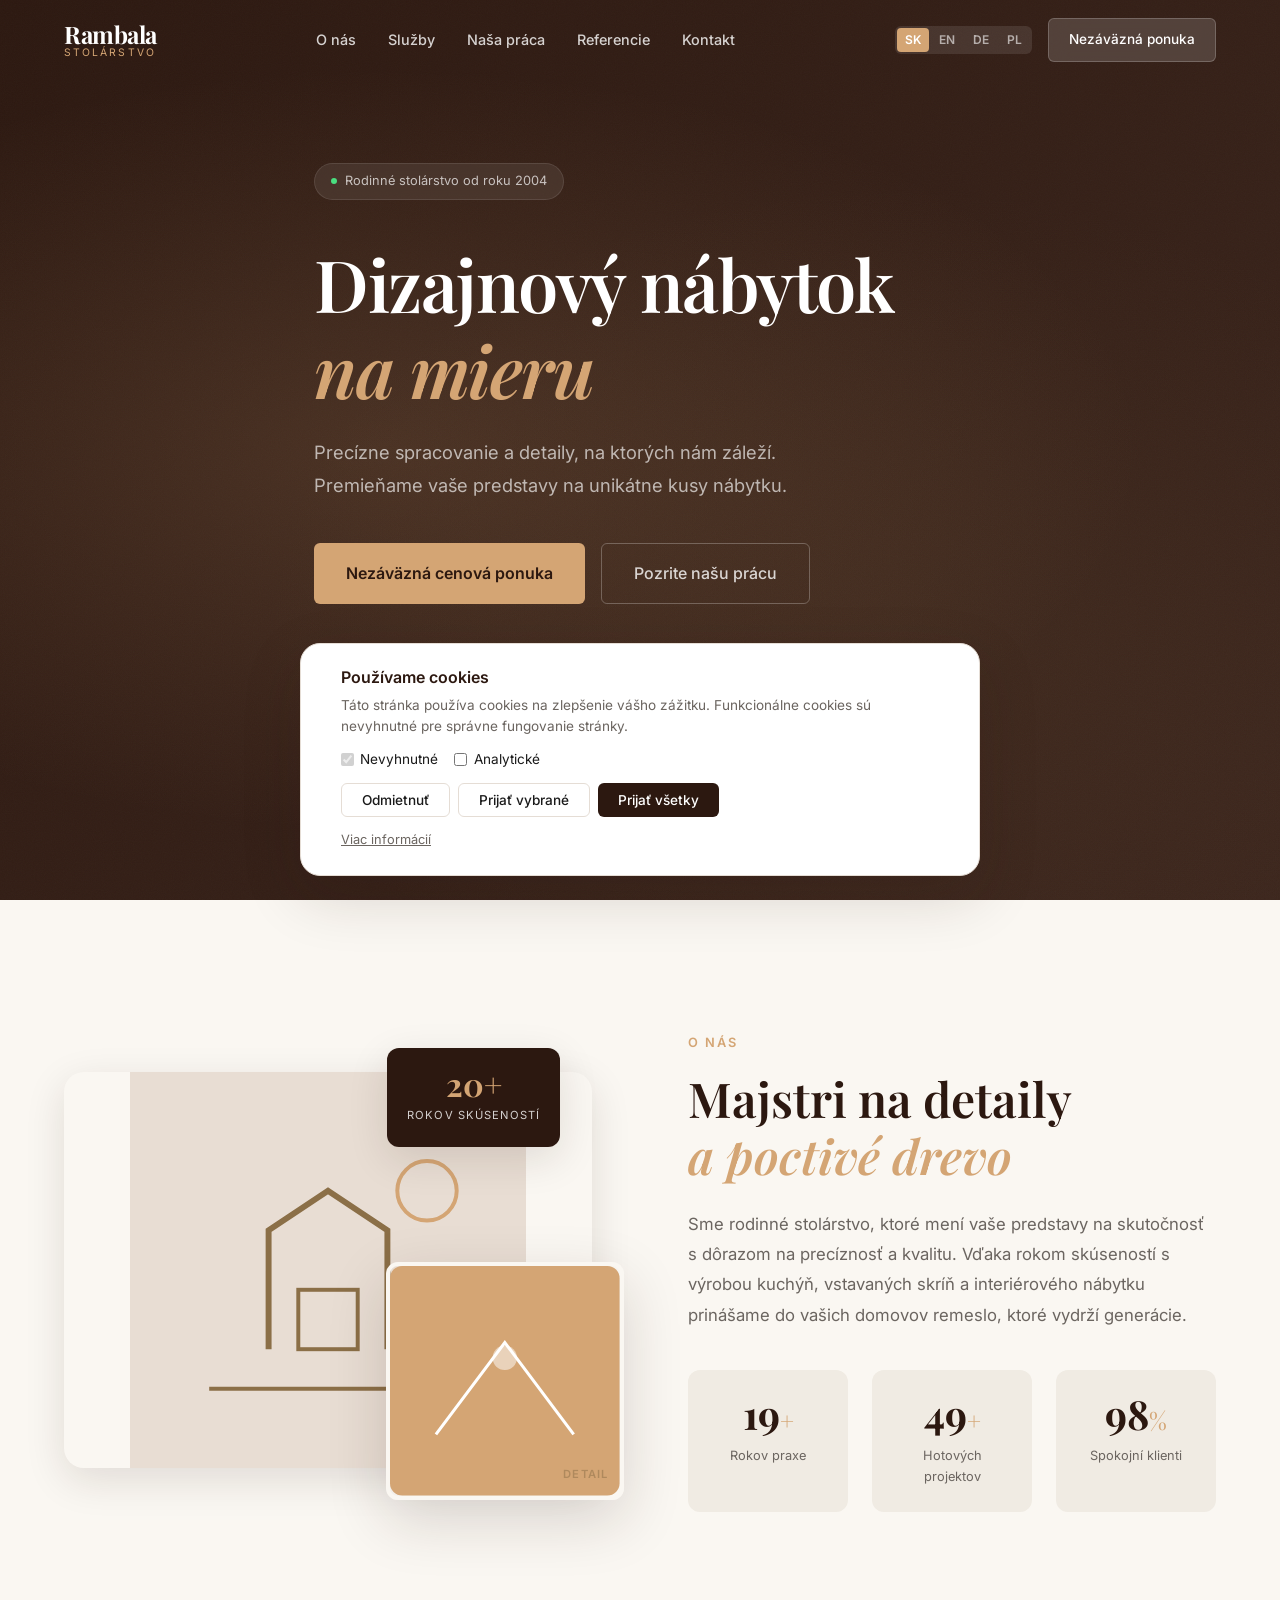
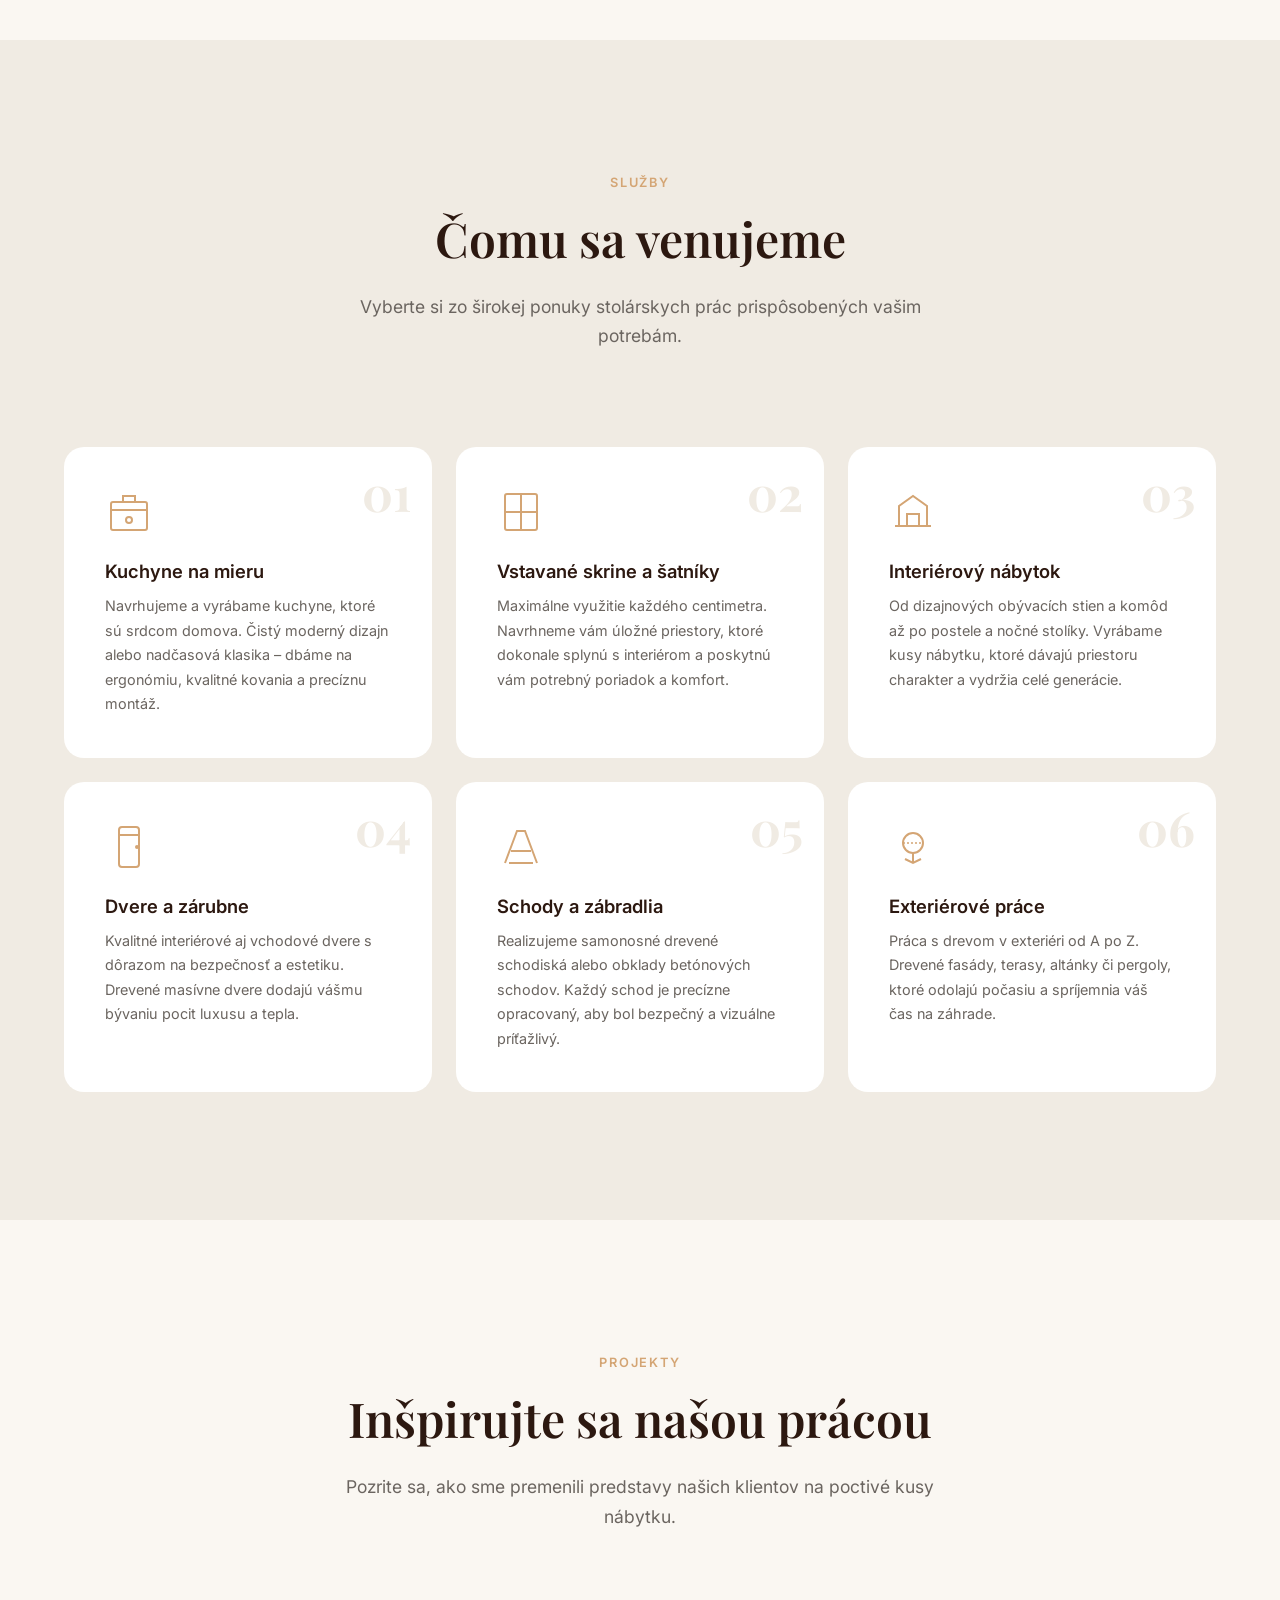
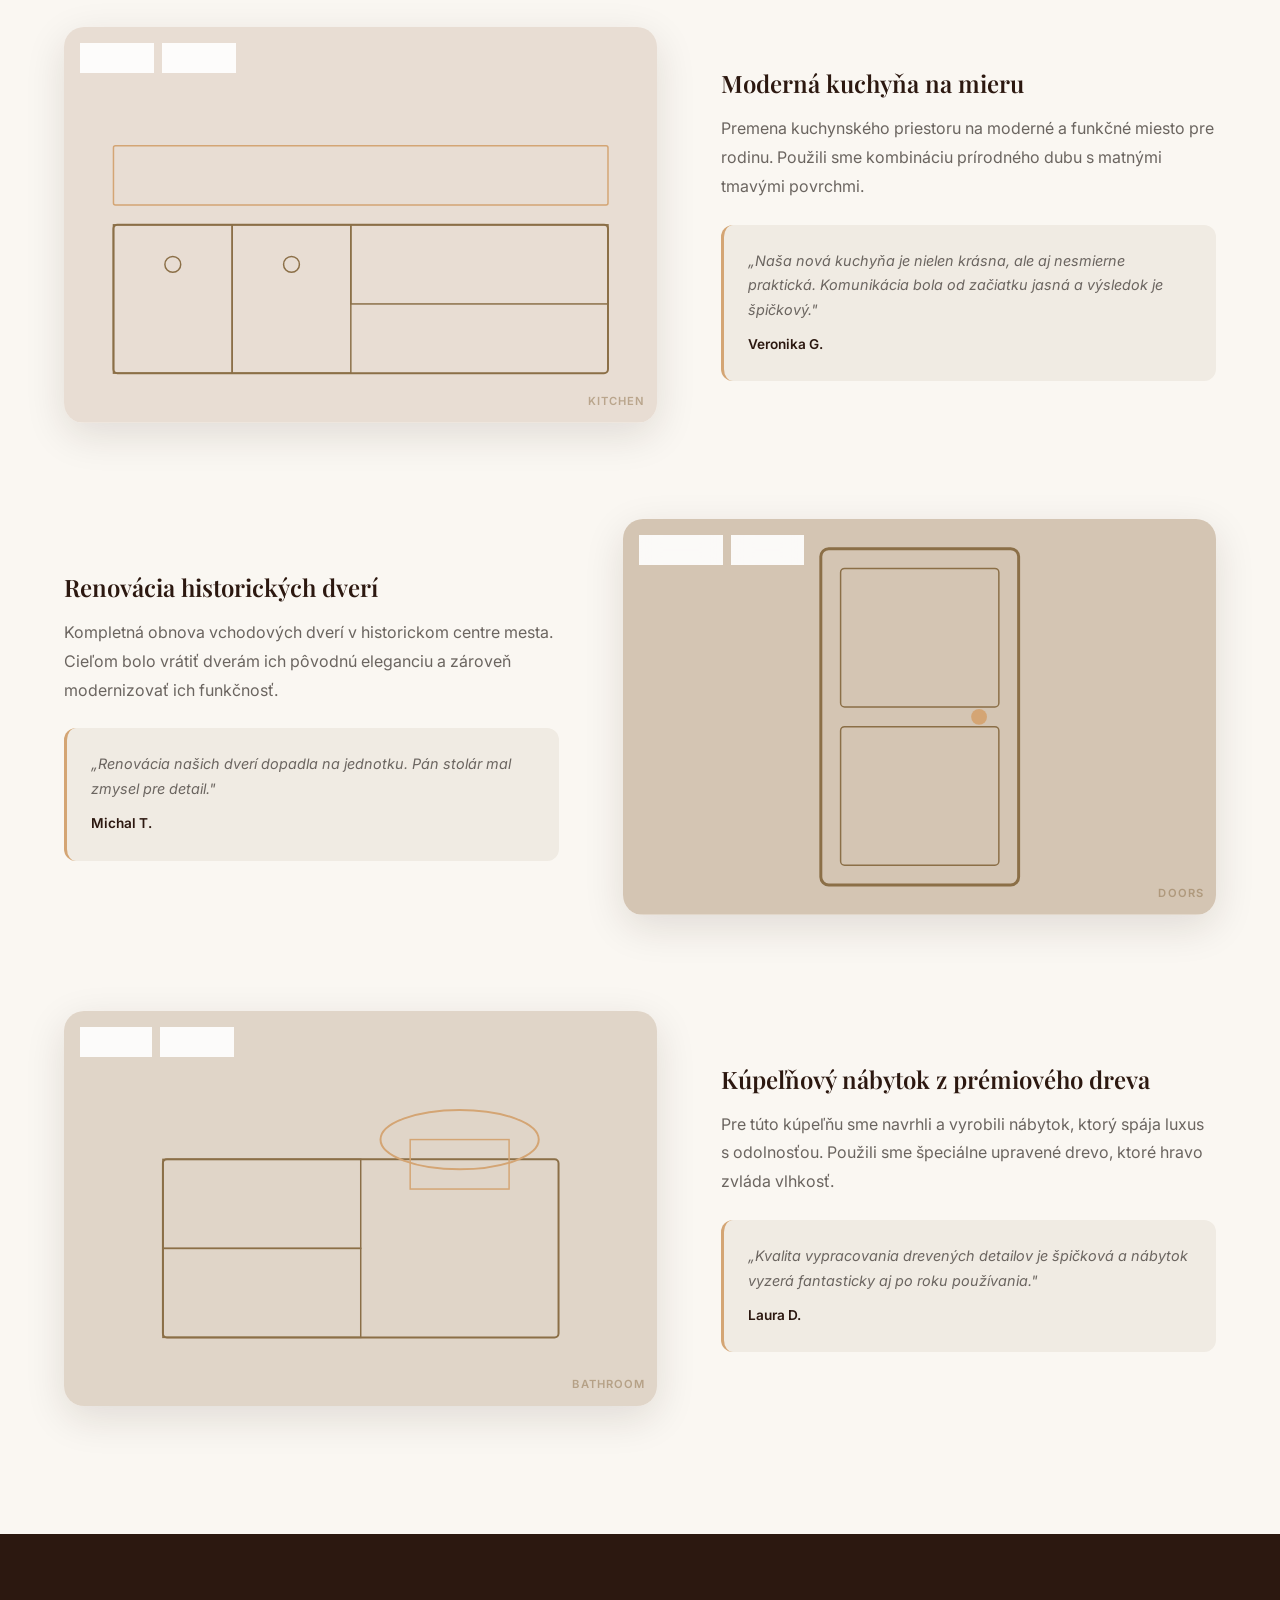
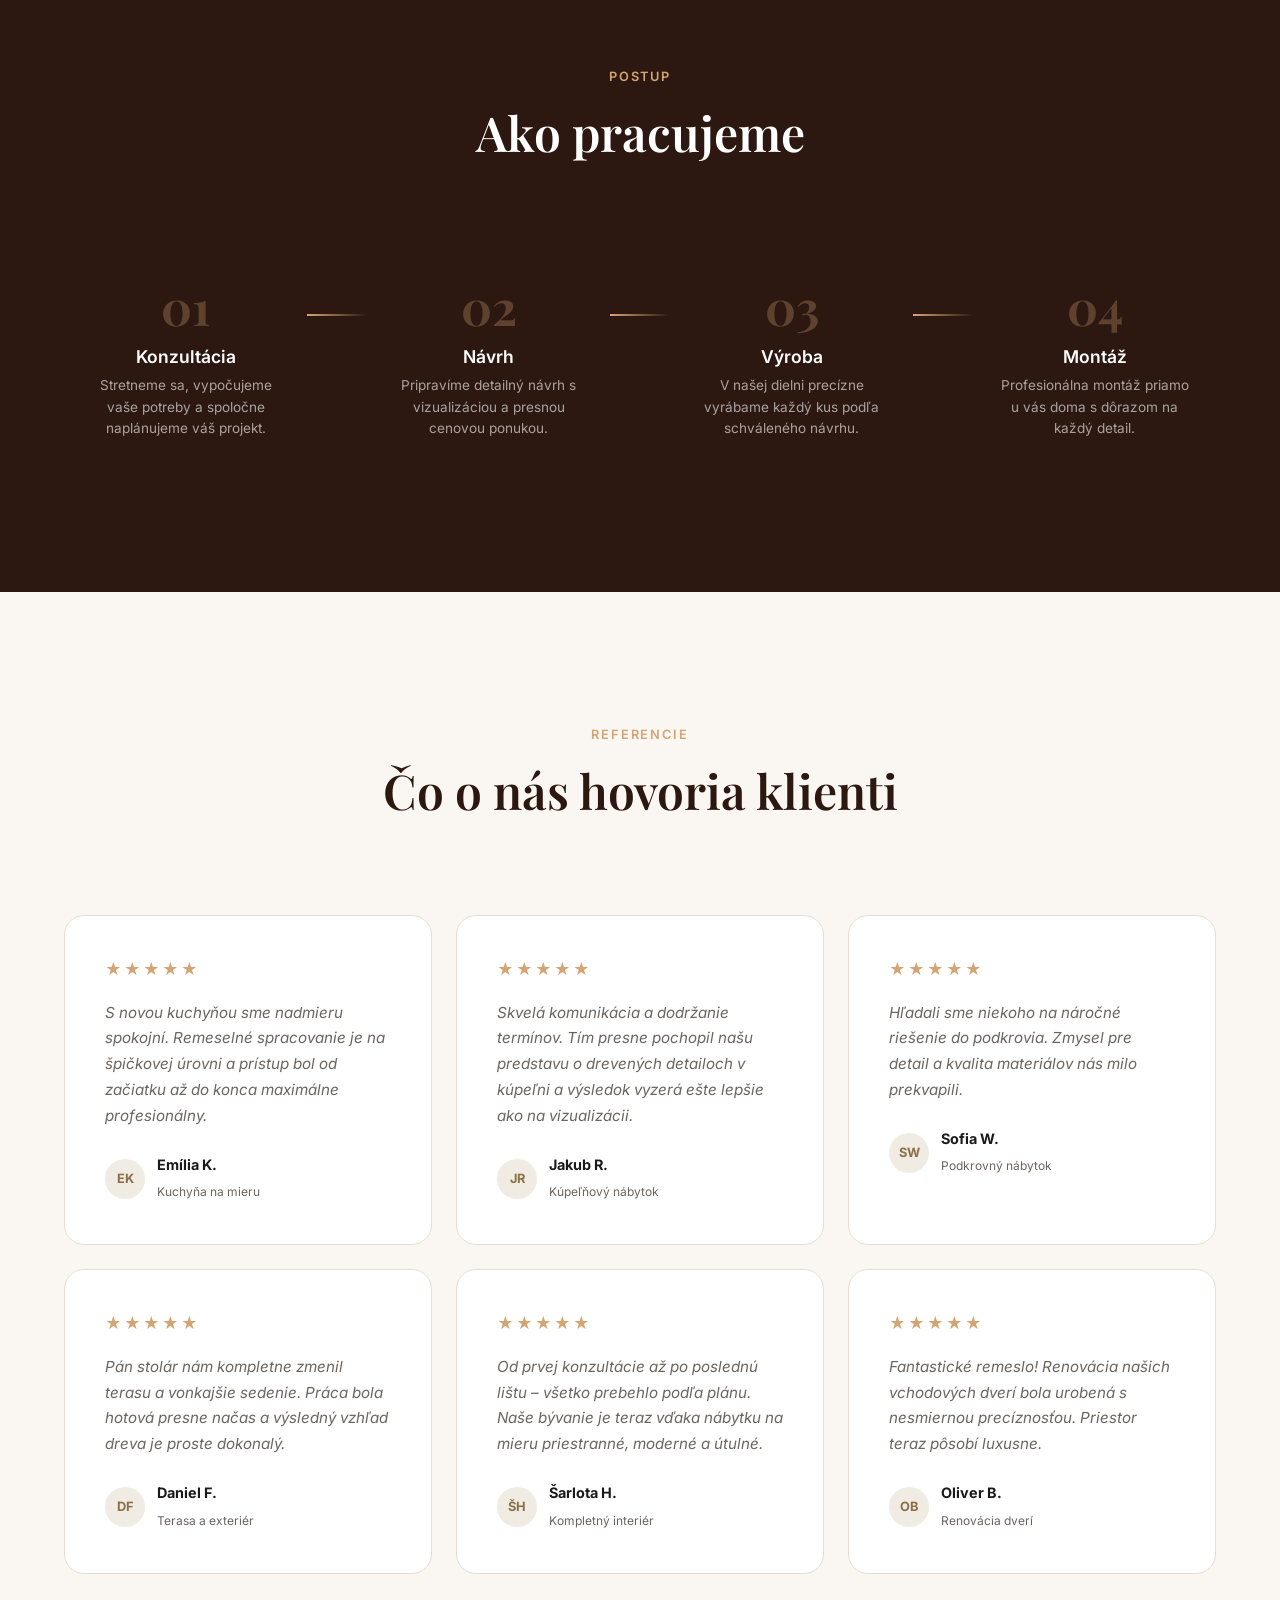
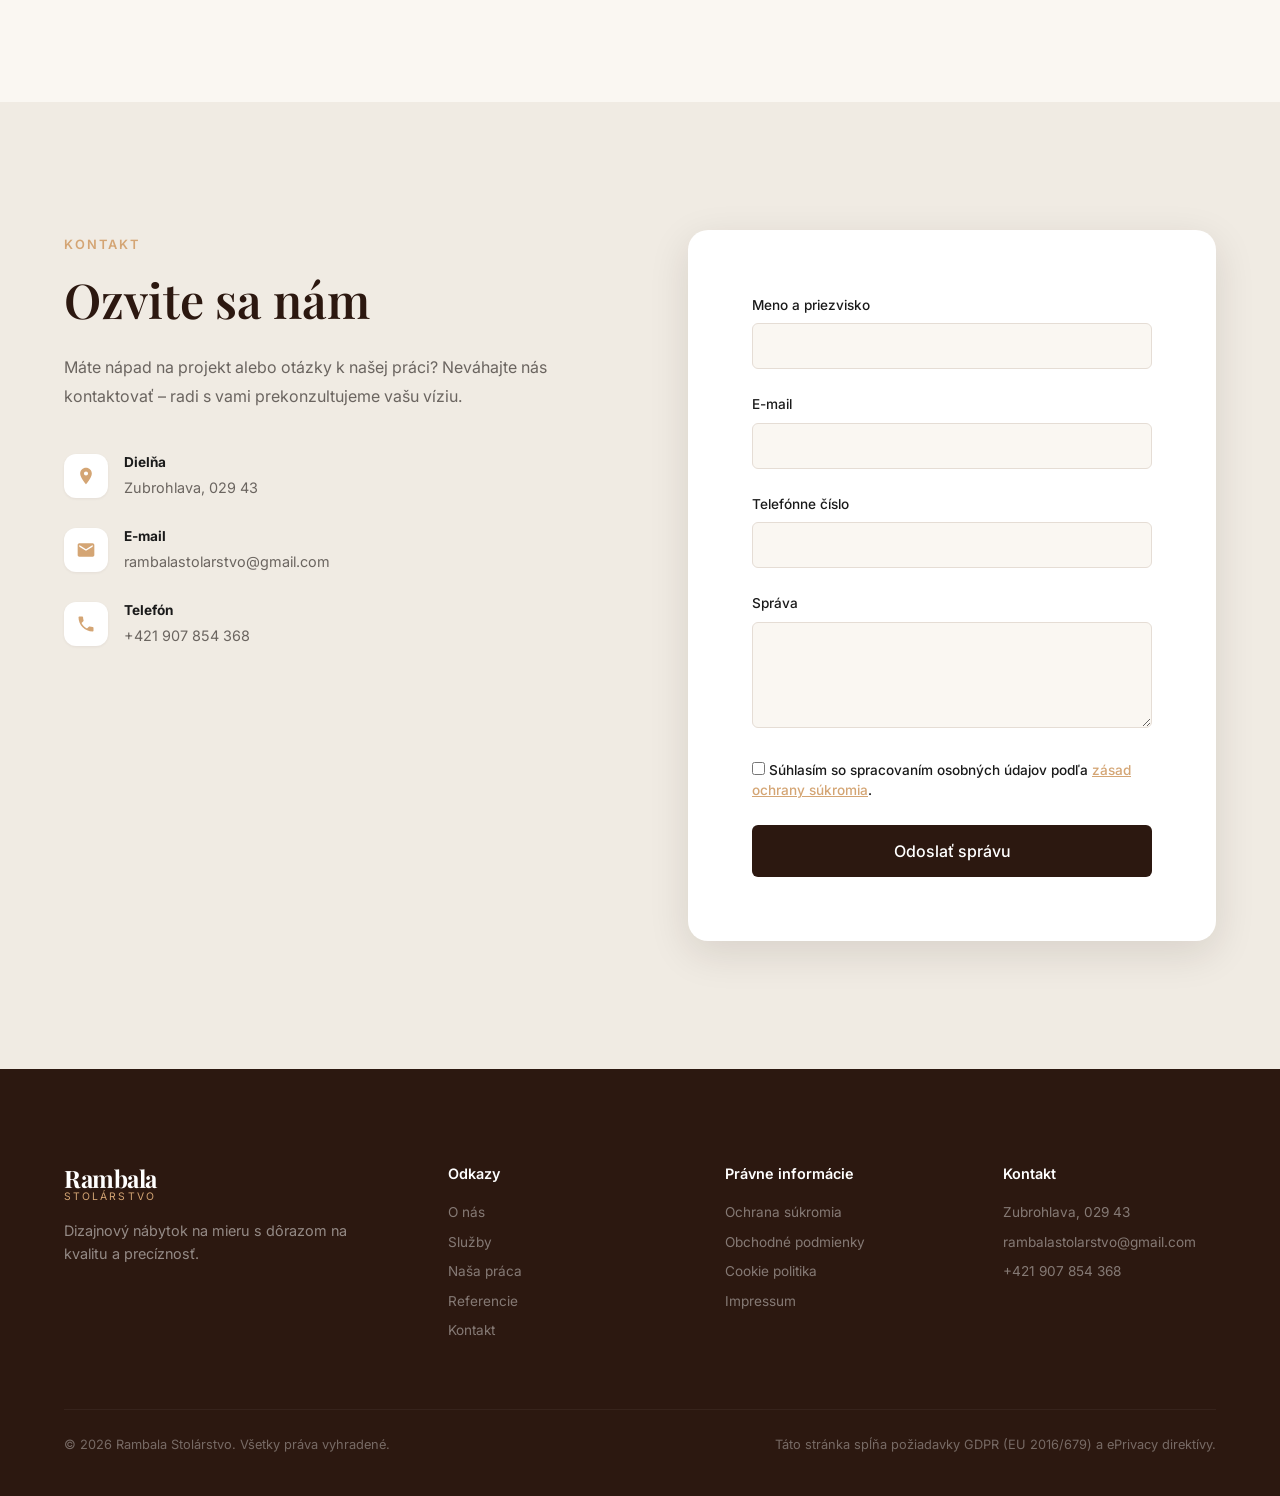
==== commit 2dc3534b: "Match logo and image entrance animations Both navbar logo and section images now use the same fade-u" ====
--- a/index.html
+++ b/index.html
@@ -1,190 +1,585 @@
 <!DOCTYPE html>
-<!-- saved from url=(0037)https://noble-lily-944394.framer.app/ -->
-<html lang="sk-SK" class="lenis" style="--svh: 7.91px;"><head><meta http-equiv="Content-Type" content="text/html; charset=UTF-8">
-	
-	
-	
-	<script>try{if(localStorage.get("__framer_force_showing_editorbar_since")){const n=document.createElement("link");n.rel = "modulepreload";n.href="https://framer.com/edit/init.mjs";document.head.appendChild(n)}}catch(e){}</script>
-	<!-- Start of headStart -->
-    
-    <!-- End of headStart -->
-	<meta name="viewport" content="width=device-width">
-	<meta name="generator" content="Framer bf89308">
-	<title>Rambala Stolarstvo</title>
-    <meta name="description" content="Rambala Stolárstvo sa špecializuje na zákazkovú výrobu nábytku, kuchýň na mieru, vstavaných skríň a interiérových doplnkov. Ponúkame precízne remeselné spracovanie, moderný dizajn a individuálny prístup ku každému projektu.">
-    <meta name="framer-search-index" content="https://framerusercontent.com/sites/764kFvDwzzhf3lCsjKmPdT/searchIndex-YfYG0hitPBVC.json">
-    <meta name="framer-search-index-fallback" content="https://framerusercontent.com/sites/764kFvDwzzhf3lCsjKmPdT/searchIndex-NsuaW3Sc6y9b.json">
-    <meta name="framer-html-plugin" content="disable">
-    <link href="https://framerusercontent.com/images/QhwqhwTryqRAgNZKyMEpXQjvj4.png" rel="icon" media="(prefers-color-scheme: light)">
-    <link href="https://framerusercontent.com/images/QhwqhwTryqRAgNZKyMEpXQjvj4.png" rel="icon" media="(prefers-color-scheme: dark)">
-    <link rel="apple-touch-icon" href="https://framerusercontent.com/images/58Xes2LCnbm0vPXVYb5JgQ8v4w.png">
-    <!-- Open Graph / Facebook -->
+<html lang="sk">
+<head>
+    <meta charset="UTF-8">
+    <meta name="viewport" content="width=device-width, initial-scale=1.0">
+    <title>Rambala Stol&aacute;rstvo | Dizajnov&yacute; n&aacute;bytok na mieru</title>
+    <meta name="description" content="Rambala Stol&aacute;rstvo sa &scaron;pecializuje na z&aacute;kazkov&uacute; v&yacute;robu n&aacute;bytku, kuch&yacute;&ncaron; na mieru, vstavan&yacute;ch skr&iacute;&ncaron; a interi&eacute;rov&yacute;ch doplnkov.">
+    <meta name="keywords" content="stol&aacute;rstvo, n&aacute;bytok na mieru, kuchyne na mieru, vstavan&eacute; skrine, Zubrohlava">
+    <meta name="author" content="Rambala Stol&aacute;rstvo">
+    <meta name="robots" content="index, follow">
+
+    <!-- Open Graph -->
+    <meta property="og:title" content="Rambala Stol&aacute;rstvo">
+    <meta property="og:description" content="Dizajnov&yacute; n&aacute;bytok na mieru, prec&iacute;zne spracovanie a detaily, na ktor&yacute;ch n&aacute;m z&aacute;le&zcaron;&iacute;.">
     <meta property="og:type" content="website">
-    <meta property="og:title" content="Rambala Stolarstvo">
-    <meta property="og:description" content="Rambala Stolárstvo sa špecializuje na zákazkovú výrobu nábytku, kuchýň na mieru, vstavaných skríň a interiérových doplnkov. Ponúkame precízne remeselné spracovanie, moderný dizajn a individuálny prístup ku každému projektu.">
-    <meta property="og:image" content="https://framerusercontent.com/images/Oz4gnNO46liNnbABMXpHDdjDFEY.png">
-    <!-- Twitter -->
-    <meta name="twitter:card" content="summary_large_image">
-    <meta name="twitter:title" content="Rambala Stolarstvo">
-    <meta name="twitter:description" content="Rambala Stolárstvo sa špecializuje na zákazkovú výrobu nábytku, kuchýň na mieru, vstavaných skríň a interiérových doplnkov. Ponúkame precízne remeselné spracovanie, moderný dizajn a individuálny prístup ku každému projektu.">
-    <meta name="twitter:image" content="https://framerusercontent.com/images/Oz4gnNO46liNnbABMXpHDdjDFEY.png">
-	
-	<style data-framer-font-css="">@font-face { font-family: "Inter"; src: url("https://framerusercontent.com/assets/5vvr9Vy74if2I6bQbJvbw7SY1pQ.woff2"); font-display: swap; font-style: normal; font-weight: 400; unicode-range: U+0460-052F, U+1C80-1C88, U+20B4, U+2DE0-2DFF, U+A640-A69F, U+FE2E-FE2F }
-@font-face { font-family: "Inter"; src: url("https://framerusercontent.com/assets/EOr0mi4hNtlgWNn9if640EZzXCo.woff2"); font-display: swap; font-style: normal; font-weight: 400; unicode-range: U+0301, U+0400-045F, U+0490-0491, U+04B0-04B1, U+2116 }
-@font-face { font-family: "Inter"; src: url("https://framerusercontent.com/assets/Y9k9QrlZAqio88Klkmbd8VoMQc.woff2"); font-display: swap; font-style: normal; font-weight: 400; unicode-range: U+1F00-1FFF }
-@font-face { font-family: "Inter"; src: url("https://framerusercontent.com/assets/OYrD2tBIBPvoJXiIHnLoOXnY9M.woff2"); font-display: swap; font-style: normal; font-weight: 400; unicode-range: U+0370-03FF }
-@font-face { font-family: "Inter"; src: url("https://framerusercontent.com/assets/JeYwfuaPfZHQhEG8U5gtPDZ7WQ.woff2"); font-display: swap; font-style: normal; font-weight: 400; unicode-range: U+0100-024F, U+0259, U+1E00-1EFF, U+2020, U+20A0-20AB, U+20AD-20CF, U+2113, U+2C60-2C7F, U+A720-A7FF }
-@font-face { font-family: "Inter"; src: url("https://framerusercontent.com/assets/GrgcKwrN6d3Uz8EwcLHZxwEfC4.woff2"); font-display: swap; font-style: normal; font-weight: 400; unicode-range: U+0000-00FF, U+0131, U+0152-0153, U+02BB-02BC, U+02C6, U+02DA, U+02DC, U+2000-206F, U+2070, U+2074-207E, U+2080-208E, U+20AC, U+2122, U+2191, U+2193, U+2212, U+2215, U+FEFF, U+FFFD }
-@font-face { font-family: "Inter"; src: url("https://framerusercontent.com/assets/b6Y37FthZeALduNqHicBT6FutY.woff2"); font-display: swap; font-style: normal; font-weight: 400; unicode-range: U+0102-0103, U+0110-0111, U+0128-0129, U+0168-0169, U+01A0-01A1, U+01AF-01B0, U+1EA0-1EF9, U+20AB }
-@font-face { font-family: "Plus Jakarta Sans"; src: url("https://framerusercontent.com/third-party-assets/fontshare/wf/3U7D2WJULAFN5UCDE2DSKFPDTJNUSRPY/XTZGHUDFURQVBRVTOPX7XHP5YBIQJL2U/FVNNCZHGTHUOM3RCJDOO45QMBIJISVEG.woff2"); font-display: swap; font-style: normal; font-weight: 500 }
-@font-face { font-family: "Manrope"; src: url("https://framerusercontent.com/third-party-assets/fontshare/wf/BNWG6MUI4RTC6WEND2VPDH4MHMIVU3XZ/R5YXY5FMVG6PXU36GNEEA24MIPMEPGSM/CIM4KQCLZSMMLWPVH25IDDSTY4ENPHEY.woff2"); font-display: swap; font-style: normal; font-weight: 500 }
-@font-face { font-family: "Manrope"; src: url("https://framerusercontent.com/third-party-assets/fontshare/wf/NGBUP45ES3F7RD5XGKPEDJ6QEPO4TMOK/EXDVWJ2EDDVVV65UENMX33EDDYBX6OF7/6P4FPMFQH7CCC7RZ4UU4NKSGJ2RLF7V5.woff2"); font-display: swap; font-style: normal; font-weight: 700 }
-@font-face { font-family: "Manrope"; src: url("https://framerusercontent.com/third-party-assets/fontshare/wf/R46SR2KWPHAT6QKQ5J22GMKGX57ZRVAR/Z5WLPW3IGEZJHN5HBLPCBJIK6QBBSHX6/2W7RU2QRQHEAEGUDZDHBPHR6WI27JNIQ.woff2"); font-display: swap; font-style: normal; font-weight: 300 }
-@font-face { font-family: "Manrope"; src: url("https://framerusercontent.com/third-party-assets/fontshare/wf/6U2SGH566NSNERG6RGEV3DSNEK7DL2RF/JRDYRKMSAW2H35IWEQIPL67HAJQ35MG5/JNU3GNMUBPWW6V6JTED3S27XL5HN7NM5.woff2"); font-display: swap; font-style: normal; font-weight: 600 }
-@font-face { font-family: "Manrope"; src: url("https://framerusercontent.com/third-party-assets/fontshare/wf/2TYFCBHUANEXS6QGR5EQDUNAFH6LSWM3/AYNOU3VEA4LRTDNKJQUFNVNUTYSGOUOP/UXO4O7K2G3HI3D2VKD7UXVJVJD26P4BQ.woff2"); font-display: swap; font-style: normal; font-weight: 400 }
-@font-face { font-family: "Inter Placeholder"; src: local("Arial"); ascent-override: 89.79%; descent-override: 22.36%; line-gap-override: 0.00%; size-adjust: 107.89% }
-@font-face { font-family: "Plus Jakarta Sans Placeholder"; src: local("Arial"); ascent-override: 122.93%; descent-override: 34.04%; line-gap-override: 11.35%; size-adjust: 105.75% }
-@font-face { font-family: "Manrope Placeholder"; src: local("Arial"); ascent-override: 102.74%; descent-override: 28.91%; line-gap-override: 0.00%; size-adjust: 103.76% }</style>
-	
-	<meta name="robots" content="noindex"><link rel="canonical" href="https://noble-lily-944394.framer.app/"><meta property="og:url" content="https://noble-lily-944394.framer.app/"><script>(()=>{function p(){function s(e){let t=new URL(e);return`${t.origin}${t.pathname}`.replace(/\/$/,"")}function c(e){return e.split("-")[0]}function g(){let e=window.location.hostname,t=new Map;return document.querySelectorAll('link[rel="alternate"]').forEach(n=>{let r=n.getAttribute("hreflang"),o=n.getAttribute("href");!r||!o||new URL(o).hostname!==e||t.set(r,o)}),t}function d(e,t){return t.has("x-default")?t.get(e)===t.get("x-default"):!1}function h(){let e=navigator.languages;try{let t=localStorage.preferredLocale;return t?[t,...e]:e}catch{return e}}function i(e){s(window.location.href)!==s(e)&&window.location.replace(e+window.location.search+window.location.hash)}if(navigator.webdriver||/bot|-google|google-|yandex|ia_archiver|crawl|spider/i.test(navigator.userAgent))return;let l=document.documentElement,u=l.getAttribute("lang");if(!u)return;let a=g();if(!d(u,a))return;let f=h();if(l.hasAttribute("data-redirect-timezone")){let e=Intl.DateTimeFormat().resolvedOptions().timeZone,t=f[0]?.startsWith("en"),n=e==="Europe/London";if(t&&!n||!t&&n)return;let r=a.get("en-GB");if(t&&n&&r){i(r);return}}for(let e of f){let t=a.get(e);if(t){i(t);return}let n=c(e);for(let[r,o]of a)if(c(r)===n){i(o);return}}}return p})()()</script><style data-framer-css-ssr-minified="" data-framer-components="framer-lib-cursors-host framer-PvQsO PropertyOverrides framer-T3JIp framer-wX1WP framer-lib-combinedCSSRules framer-d5z0E framer-lw3cJ framer-MdHtf framer-VENYI framer-8XU5U framer-urkta framer-8dscJ framer-1UQU3 framer-fLE5H framer-9Epja framer-NSiL7 framer-e12mD framer-iNQUz framer-gFtyu framer-lib-form-plain-text-input framer-M6SQD framer-xmH2o">html,body,#main{box-sizing:border-box;margin:0;padding:0}:root{-webkit-font-smoothing:antialiased;-moz-osx-font-smoothing:grayscale}*{box-sizing:border-box;-webkit-font-smoothing:inherit}h1,h2,h3,h4,h5,h6,p,figure{margin:0}body,input,textarea,select,button{font-family:sans-serif;font-size:12px}body{--token-0c2325eb-32e6-4468-b86d-b2000f27f938:#faf5e9;--token-293955a5-6f9a-470e-8eb8-8f52a27509f0:#36454f;--token-187cde52-4d3c-4c42-b84c-d6d602ac62bc:#d0d1db;--token-208b0b58-c730-48a9-b0c6-27cb82a2ec0c:#222;--token-ac728068-b0a8-49a3-8b2a-7c06001e6872:#dbdad9;--token-30e48027-3b22-4ff1-a546-6bd64e851575:#3d3d47;--token-138c6083-e907-40e8-909c-96eb16f3a3a3:#e6e6e6;--token-45695a13-9dfd-47b5-ba76-74af44701abb:#e9ecf2;--token-de8da503-8d4d-4351-82a9-63caea8f9e9c:#fafafa;--token-591bad7b-2c22-4eb1-9239-d6a2b181962d:#f24;--token-b1d7783f-5583-4e49-9d17-5f2ef803e56a:#f70000;--token-5d30b9b3-9f28-429e-9d25-7e9c0280d447:#000;--token-a6fa5816-c14d-4527-aed3-07076cbcb703:#c2c2c2;--token-0a040278-70f5-4203-ba89-29e700827545:#414142}@supports (z-index:calc(infinity)){#__framer-badge-container{--infinity:infinity}}#__framer-badge-container{pointer-events:none;width:100%;z-index:calc(var(--infinity,2147480000));justify-content:flex-end;padding:20px;display:flex;position:fixed;bottom:0}@supports (background:-webkit-named-image(i)) and (not (grid-template-rows:subgrid)){body{--framer-will-change-override:transform}}@supports (background:-webkit-named-image(i)) and (not (position-area:top right)){body{--framer-will-change-filter-override:filter}}[data-framer-component-type=Text] div div span,[data-framer-component-type=Text] a div span,[data-framer-component-type=Text] span span span,[data-framer-component-type=Text] p span span,[data-framer-component-type=Text] h1 span span,[data-framer-component-type=Text] h2 span span,[data-framer-component-type=Text] h3 span span,[data-framer-component-type=Text] h4 span span,[data-framer-component-type=Text] h5 span span,[data-framer-component-type=Text] h6 span span,[data-framer-component-type=Text] a{font-family:var(--font-family);font-style:var(--font-style);font-weight:min(calc(var(--framer-font-weight-increase,0) + var(--font-weight,400)),900);color:var(--text-color);letter-spacing:var(--letter-spacing);font-size:var(--font-size);text-transform:var(--text-transform);--text-decoration:var(--framer-text-decoration-style,solid)var(--framer-text-decoration,none)var(--framer-text-decoration-color,currentcolor)var(--framer-text-decoration-thickness,auto);--text-decoration-skip-ink:var(--framer-text-decoration-skip-ink);--text-underline-offset:var(--framer-text-decoration-offset);line-height:var(--line-height);--font-family:var(--framer-font-family);--font-style:var(--framer-font-style);--font-weight:var(--framer-font-weight);--text-color:var(--framer-text-color);--letter-spacing:var(--framer-letter-spacing);--font-size:var(--framer-font-size);--text-transform:var(--framer-text-transform);--line-height:var(--framer-line-height)}@supports not (color:color(display-p3 1 1 1)){p.framer-text,div.framer-text,h1.framer-text,h2.framer-text,h3.framer-text,h4.framer-text,h5.framer-text,h6.framer-text,li.framer-text,ol.framer-text,ul.framer-text,span.framer-text:not([data-text-fill]){color:var(--framer-blockquote-text-color-rgb,var(--framer-blockquote-text-color,var(--framer-text-color-rgb,var(--framer-text-color,#000))));-webkit-text-stroke-color:var(--framer-text-stroke-color-rgb,var(--framer-text-stroke-color,initial))}mark.framer-text{background-color:var(--framer-blockquote-text-background-color-rgb,var(--framer-blockquote-text-background-color,var(--framer-text-background-color-rgb,var(--framer-text-background-color,initial))))}}@supports not (color:color(display-p3 1 1 1)){code.framer-text,code.framer-text span.framer-text:not([data-text-fill]){color:var(--framer-blockquote-text-color-rgb,var(--framer-blockquote-text-color,var(--framer-code-text-color-rgb,var(--framer-code-text-color,var(--framer-text-color-rgb,var(--framer-text-color,#000))))))}}@supports not (color:color(display-p3 1 1 1)){a.framer-text,span.framer-text[data-nested-link]{color:var(--framer-blockquote-text-color-rgb,var(--framer-blockquote-text-color,var(--framer-link-text-color-rgb,var(--framer-link-text-color,var(--framer-text-color-rgb,var(--framer-text-color,#000))))));background-color:var(--framer-link-text-background-color-rgb,var(--framer-link-text-background-color,initial));-webkit-text-decoration-color:var(--framer-link-text-decoration-color-rgb,var(--framer-link-text-decoration-color,var(--framer-text-decoration-color-rgb,var(--framer-text-decoration-color,currentcolor))));text-decoration-color:var(--framer-link-text-decoration-color-rgb,var(--framer-link-text-decoration-color,var(--framer-text-decoration-color-rgb,var(--framer-text-decoration-color,currentcolor))))}}@supports not (color:color(display-p3 1 1 1)){code.framer-text a.framer-text,code.framer-text a.framer-text span.framer-text:not([data-text-fill]),code.framer-text span.framer-text[data-nested-link],code.framer-text span.framer-text[data-nested-link] span.framer-text:not([data-text-fill]){color:var(--framer-blockquote-text-color-rgb,var(--framer-blockquote-text-color,var(--framer-link-text-color-rgb,var(--framer-link-text-color,var(--framer-code-text-color-rgb,var(--framer-code-text-color,var(--framer-text-color-rgb,var(--framer-text-color,#000))))))))}}@supports not (color:color(display-p3 1 1 1)){a.framer-text:hover,span.framer-text[data-nested-link]:hover{color:var(--framer-link-hover-text-color-rgb,var(--framer-link-hover-text-color,var(--framer-blockquote-text-color-rgb,var(--framer-blockquote-text-color,var(--framer-link-text-color-rgb,var(--framer-link-text-color,var(--framer-text-color-rgb,var(--framer-text-color,#000))))))));background-color:var(--framer-link-hover-text-background-color-rgb,var(--framer-link-hover-text-background-color,var(--framer-link-text-background-color-rgb,var(--framer-link-text-background-color,var(--framer-text-background-color-rgb,var(--framer-text-background-color,initial))))));-webkit-text-decoration-color:var(--framer-link-hover-text-decoration-color-rgb,var(--framer-link-hover-text-decoration-color,var(--framer-link-text-decoration-color-rgb,var(--framer-link-text-decoration-color,var(--framer-text-decoration-color-rgb,var(--framer-text-decoration-color,currentcolor))))));text-decoration-color:var(--framer-link-hover-text-decoration-color-rgb,var(--framer-link-hover-text-decoration-color,var(--framer-link-text-decoration-color-rgb,var(--framer-link-text-decoration-color,var(--framer-text-decoration-color-rgb,var(--framer-text-decoration-color,currentcolor))))))}}@supports not (color:color(display-p3 1 1 1)){code.framer-text a.framer-text:hover,code.framer-text span.framer-text[data-nested-link]:hover{color:var(--framer-link-hover-text-color-rgb,var(--framer-link-hover-text-color,var(--framer-blockquote-text-color-rgb,var(--framer-blockquote-text-color,var(--framer-link-text-color-rgb,var(--framer-link-text-color,var(--framer-code-text-color-rgb,var(--framer-code-text-color,var(--framer-text-color-rgb,var(--framer-text-color,#000))))))))))}}@supports not (color:color(display-p3 1 1 1)){a.framer-text[data-framer-page-link-current],span.framer-text[data-framer-page-link-current]{color:var(--framer-link-current-text-color-rgb,var(--framer-link-current-text-color,var(--framer-link-text-color-rgb,var(--framer-link-text-color,var(--framer-text-color-rgb,var(--framer-text-color,#000))))));background-color:var(--framer-link-current-text-background-color-rgb,var(--framer-link-current-text-background-color,var(--framer-link-text-background-color-rgb,var(--framer-link-text-background-color,var(--framer-text-background-color-rgb,var(--framer-text-background-color,initial))))));-webkit-text-decoration-color:var(--framer-link-current-text-decoration-color-rgb,var(--framer-link-current-text-decoration-color,var(--framer-link-text-decoration-color-rgb,var(--framer-link-text-decoration-color,var(--framer-text-decoration-color-rgb,var(--framer-text-decoration-color,currentcolor))))));text-decoration-color:var(--framer-link-current-text-decoration-color-rgb,var(--framer-link-current-text-decoration-color,var(--framer-link-text-decoration-color-rgb,var(--framer-link-text-decoration-color,var(--framer-text-decoration-color-rgb,var(--framer-text-decoration-color,currentcolor))))))}}@supports not (color:color(display-p3 1 1 1)){code.framer-text a.framer-text[data-framer-page-link-current],code.framer-text a.framer-text[data-framer-page-link-current] span.framer-text:not([data-text-fill]),code.framer-text span.framer-text[data-framer-page-link-current],code.framer-text span.framer-text[data-framer-page-link-current] span.framer-text:not([data-text-fill]){color:var(--framer-link-current-text-color-rgb,var(--framer-link-current-text-color,var(--framer-link-text-color-rgb,var(--framer-link-text-color,var(--framer-code-text-color-rgb,var(--framer-code-text-color,var(--framer-text-color-rgb,var(--framer-text-color,#000))))))));background-color:var(--framer-link-current-text-background-color-rgb,var(--framer-link-current-text-background-color,var(--framer-link-text-background-color-rgb,var(--framer-link-text-background-color,var(--framer-text-background-color-rgb,var(--framer-text-background-color,initial))))))}}@supports not (color:color(display-p3 1 1 1)){a.framer-text[data-framer-page-link-current]:hover,span.framer-text[data-framer-page-link-current]:hover{color:var(--framer-link-hover-text-color-rgb,var(--framer-link-hover-text-color,var(--framer-link-current-text-color-rgb,var(--framer-link-current-text-color,var(--framer-link-text-color-rgb,var(--framer-link-text-color,var(--framer-code-text-color-rgb,var(--framer-code-text-color,var(--framer-text-color-rgb,var(--framer-text-color,#000))))))))));background-color:var(--framer-link-hover-text-background-color-rgb,var(--framer-link-hover-text-background-color,var(--framer-link-current-text-background-color-rgb,var(--framer-link-current-text-background-color,var(--framer-link-text-background-color-rgb,var(--framer-link-text-background-color,initial))))));-webkit-text-decoration-color:var(--framer-link-hover-text-decoration-color-rgb,var(--framer-link-hover-text-decoration-color,var(--framer-link-current-text-decoration-color-rgb,var(--framer-link-current-text-decoration-color,var(--framer-link-text-decoration-color-rgb,var(--framer-link-text-decoration-color,var(--framer-text-decoration-color-rgb,var(--framer-text-decoration-color,currentcolor))))))));text-decoration-color:var(--framer-link-hover-text-decoration-color-rgb,var(--framer-link-hover-text-decoration-color,var(--framer-link-current-text-decoration-color-rgb,var(--framer-link-current-text-decoration-color,var(--framer-link-text-decoration-color-rgb,var(--framer-link-text-decoration-color,var(--framer-text-decoration-color-rgb,var(--framer-text-decoration-color,currentcolor))))))))}}@supports not (color:color(display-p3 1 1 1)){code.framer-text a.framer-text[data-framer-page-link-current]:hover,code.framer-text a.framer-text[data-framer-page-link-current]:hover span.framer-text:not([data-text-fill]),code.framer-text span.framer-text[data-framer-page-link-current]:hover,code.framer-text span.framer-text[data-framer-page-link-current]:hover span.framer-text:not([data-text-fill]){color:var(--framer-link-hover-text-color-rgb,var(--framer-link-hover-text-color,var(--framer-link-current-text-color-rgb,var(--framer-link-current-text-color,var(--framer-link-text-color-rgb,var(--framer-link-text-color,var(--framer-code-text-color-rgb,var(--framer-code-text-color,var(--framer-text-color-rgb,var(--framer-text-color,#000))))))))));background-color:var(--framer-link-hover-text-background-color-rgb,var(--framer-link-hover-text-background-color,var(--framer-link-current-text-background-color-rgb,var(--framer-link-current-text-background-color,var(--framer-link-text-background-color-rgb,var(--framer-link-text-background-color,initial))))))}}@supports not (aspect-ratio:1){.framer-text-module:not([data-width=fit])[style*=aspect-ratio]{position:relative!important}.framer-text-module:not([data-width=fit])[style*=aspect-ratio]:before{content:"";padding-bottom:calc(100%/calc(var(--aspect-ratio)));display:block}.framer-text-module[data-width=fill]>:first-child,.framer-text-module[data-width=fill]>.ssr-variant>:first-child,.framer-text-module:not([data-width=fit])[style*=aspect-ratio]>:first-child,.framer-text-module:not([data-width=fit])[style*=aspect-ratio]>.ssr-variant>:first-child{position:absolute;top:0;left:0;height:100%!important}}@supports not (overflow:clip){:root{--overflow-clip-fallback:hidden}}@supports (background:-webkit-named-image(i)) and (not (contain-intrinsic-size:inherit)){div.framer-text,p.framer-text,h1.framer-text,h2.framer-text,h3.framer-text,h4.framer-text,h5.framer-text,h6.framer-text,ol.framer-text,ul.framer-text,li.framer-text,blockquote.framer-text,.framer-text.framer-image{display:var(--text-truncation-display-inline-for-safari-16,revert)}div.framer-text:after,p.framer-text:after,h1.framer-text:after,h2.framer-text:after,h3.framer-text:after,h4.framer-text:after,h5.framer-text:after,h6.framer-text:after,ol.framer-text:after,ul.framer-text:after,li.framer-text:after,blockquote.framer-text:after,.framer-text.framer-image:after{content:var(--text-truncation-line-break-for-safari-16);white-space:pre}.framer-text.framer-text-module,.framer-text.framer-table-wrapper{display:var(--text-truncation-display-none-for-safari-16,revert)}p.framer-text[data-text-fill]{display:var(--text-truncation-display-inline-for-safari-16,inline-block)}}@supports (corner-shape:superellipse(2)){:root{--one-if-corner-shape-supported:1}}.framer-cursor-none,.framer-cursor-none *{cursor:none!important}.framer-pointer-events-none,.framer-pointer-events-none *{pointer-events:none!important}@supports (aspect-ratio:1){body{--framer-aspect-ratio-supported:auto}}.framer-PvQsO.framer-10enthz,.framer-PvQsO .framer-10enthz{display:block}.framer-PvQsO.framer-lyc5qx{background-color:var(--token-0c2325eb-32e6-4468-b86d-b2000f27f938,#fff);flex-flow:column;place-content:center flex-start;align-items:center;gap:0;width:100%;height:min-content;padding:0;display:flex;position:relative;overflow:visible}.framer-PvQsO .framer-1gm8m6b-container{z-index:10;flex:none;order:-1000;width:100%;height:auto;position:absolute;top:0;left:0}.framer-PvQsO .framer-10euhd2{background:0 0;flex-grow:1;width:0;height:0;margin:0;position:relative}.framer-PvQsO .framer-16fspzp{flex-flow:row;flex:none;order:1002;place-content:center;align-items:center;gap:10px;width:100%;height:min-content;padding:10px 0 0;display:flex;position:relative;overflow:visible}.framer-PvQsO .framer-18yip2t-container{flex:1 0 0;width:1px;height:auto;position:relative}.framer-PvQsO .framer-125xon{bottom:calc(calc(100% - min(var(--framer-viewport-height,100%),100%)) + 65px);min-width:138px;height:min-content;min-height:40px;position:var(--framer-canvas-fixed-position,fixed);z-index:10;flex-flow:column;flex:none;order:1003;place-content:center;align-items:center;gap:10px;width:min-content;padding:0;display:flex;right:20px;overflow:hidden}[data-layout-template=true]>#overlay{margin-bottom:0}@media (max-width:809.98px){.framer-PvQsO .framer-1gm8m6b-container{position:var(--framer-canvas-fixed-position,fixed);left:50%;transform:translate(-50%)}.framer-PvQsO .framer-125xon{bottom:calc(calc(100% - min(var(--framer-viewport-height,100%),100%)) + 20px);min-width:145px;left:20px;right:unset}}.ssr-variant{display:contents}@supports (aspect-ratio:1){body{--framer-aspect-ratio-supported:auto}}.framer-T3JIp.framer-y36a61,.framer-T3JIp .framer-y36a61{display:block}.framer-T3JIp.framer-a288nc{flex-flow:row;place-content:flex-start center;align-items:flex-start;gap:80px;width:1440px;height:min-content;padding:0;display:flex;position:relative;overflow:hidden}.framer-T3JIp .framer-1dndkro-container{pointer-events:none;z-index:1;flex:none;width:100%;height:auto;position:absolute;bottom:-162px;left:50%}.framer-T3JIp .framer-3hrjyl{flex-flow:row;flex:none;place-content:center space-between;align-items:center;width:100%;max-width:1360px;height:min-content;padding:45px 40px 0;display:flex;position:relative;overflow:visible}.framer-T3JIp .framer-7k33kh{flex-flow:row;flex:1 0 0;place-content:center flex-start;align-items:center;gap:10px;width:1px;height:min-content;padding:0 20px 0 0;display:flex;position:relative;overflow:hidden}.framer-T3JIp .framer-1ihmw6m-container{flex:none;width:auto;min-width:100px;max-width:100%;height:auto;position:relative}.framer-T3JIp .framer-14v360c-container{flex:none;width:auto;height:auto;position:relative}.framer-T3JIp .framer-73wlpn{flex-flow:row;flex:none;place-content:center;align-items:center;gap:30px;width:min-content;height:min-content;padding:0;display:flex;position:relative;overflow:hidden}.framer-T3JIp .framer-1k0g95t,.framer-T3JIp .framer-13gwocf,.framer-T3JIp .framer-1m0m1ej,.framer-T3JIp .framer-jrgtqr{flex-flow:row;flex:none;place-content:center;align-items:center;gap:10px;width:min-content;height:min-content;padding:10px;text-decoration:none;display:flex;position:relative;overflow:hidden}.framer-T3JIp .framer-gaqw4d,.framer-T3JIp .framer-1ve0awz,.framer-T3JIp .framer-1qxf8bj,.framer-T3JIp .framer-p0kydj{white-space:pre;flex:none;width:auto;height:auto;position:relative}.framer-T3JIp.framer-v-psrcgv.framer-a288nc{width:810px}.framer-T3JIp.framer-v-psrcgv .framer-7k33kh{padding:0 20px}.framer-T3JIp.framer-v-psrcgv .framer-73wlpn{gap:20px}.framer-T3JIp.framer-v-1hig3ed.framer-a288nc{width:390px}.framer-T3JIp.framer-v-1hig3ed .framer-1dndkro-container,.framer-T3JIp.framer-v-o10b79 .framer-1dndkro-container{order:0}.framer-T3JIp.framer-v-1hig3ed .framer-3hrjyl,.framer-T3JIp.framer-v-o10b79 .framer-3hrjyl{order:1;padding:30px 30px 0}.framer-T3JIp.framer-v-1hig3ed .framer-7k33kh{gap:unset;justify-content:space-between;padding:15px 20px 15px 15px;overflow:visible}.framer-T3JIp.framer-v-1hig3ed .framer-73wlpn{height:calc(var(--framer-viewport-height,100vh)*1);z-index:9;flex-direction:column;place-content:flex-start;align-items:flex-start;gap:20px;width:390px;padding:130px 60px 40px;position:absolute;top:0;right:-390px}.framer-T3JIp.framer-v-1hig3ed .framer-1k0g95t,.framer-T3JIp.framer-v-1hig3ed .framer-13gwocf,.framer-T3JIp.framer-v-1hig3ed .framer-1m0m1ej,.framer-T3JIp.framer-v-1hig3ed .framer-jrgtqr{padding:10px 10px 10px 0}.framer-T3JIp.framer-v-o10b79.framer-a288nc{max-height:calc(var(--framer-viewport-height,100vh)*1);min-height:calc(var(--framer-viewport-height,100vh)*1);width:390px;overflow:visible}.framer-T3JIp.framer-v-o10b79 .framer-7k33kh{gap:unset;z-index:10;justify-content:space-between;padding:15px 20px 15px 0;overflow:visible}.framer-T3JIp.framer-v-o10b79 .framer-73wlpn{height:calc(var(--framer-viewport-height,100vh)*1);width:unset;z-index:9;flex-direction:column;place-content:flex-start;align-items:flex-start;gap:20px;padding:130px 50px 40px;position:absolute;top:0;left:0;right:0}.framer-T3JIp.framer-v-o10b79 .framer-1k0g95t,.framer-T3JIp.framer-v-o10b79 .framer-13gwocf,.framer-T3JIp.framer-v-o10b79 .framer-1m0m1ej,.framer-T3JIp.framer-v-o10b79 .framer-jrgtqr{cursor:pointer;justify-content:flex-start;width:100%;padding:10px 10px 10px 0}.framer-T3JIp.framer-v-o10b79 .framer-gaqw4d,.framer-T3JIp.framer-v-o10b79 .framer-1ve0awz,.framer-T3JIp.framer-v-o10b79 .framer-1qxf8bj,.framer-T3JIp.framer-v-o10b79 .framer-p0kydj{white-space:pre-wrap;word-break:break-word;word-wrap:break-word;flex:1 0 0;width:1px}.framer-RJbmw .framer-styles-preset-pind6e:not(.rich-text-wrapper),.framer-RJbmw .framer-styles-preset-pind6e.rich-text-wrapper p{--framer-font-family:"Manrope","Manrope Placeholder",sans-serif;--framer-font-family-bold:"Manrope","Manrope Placeholder",sans-serif;--framer-font-open-type-features:normal;--framer-font-size:18px;--framer-font-style:normal;--framer-font-style-bold:normal;--framer-font-variation-axes:normal;--framer-font-weight:500;--framer-font-weight-bold:700;--framer-letter-spacing:-.1px;--framer-line-height:100%;--framer-paragraph-spacing:20px;--framer-text-alignment:start;--framer-text-color:var(--token-0c2325eb-32e6-4468-b86d-b2000f27f938,#fff);--framer-text-decoration:none;--framer-text-stroke-color:initial;--framer-text-stroke-width:initial;--framer-text-transform:none}@media (max-width:1199px) and (min-width:810px){.framer-RJbmw .framer-styles-preset-pind6e:not(.rich-text-wrapper),.framer-RJbmw .framer-styles-preset-pind6e.rich-text-wrapper p{--framer-font-family:"Manrope","Manrope Placeholder",sans-serif;--framer-font-family-bold:"Manrope","Manrope Placeholder",sans-serif;--framer-font-open-type-features:normal;--framer-font-size:14px;--framer-font-style:normal;--framer-font-style-bold:normal;--framer-font-variation-axes:normal;--framer-font-weight:500;--framer-font-weight-bold:700;--framer-letter-spacing:-.1px;--framer-line-height:100%;--framer-paragraph-spacing:20px;--framer-text-alignment:start;--framer-text-color:var(--token-0c2325eb-32e6-4468-b86d-b2000f27f938,#fff);--framer-text-decoration:none;--framer-text-stroke-color:initial;--framer-text-stroke-width:initial;--framer-text-transform:none}}@media (max-width:809px) and (min-width:0){.framer-RJbmw .framer-styles-preset-pind6e:not(.rich-text-wrapper),.framer-RJbmw .framer-styles-preset-pind6e.rich-text-wrapper p{--framer-font-family:"Manrope","Manrope Placeholder",sans-serif;--framer-font-family-bold:"Manrope","Manrope Placeholder",sans-serif;--framer-font-open-type-features:normal;--framer-font-size:20px;--framer-font-style:normal;--framer-font-style-bold:normal;--framer-font-variation-axes:normal;--framer-font-weight:500;--framer-font-weight-bold:700;--framer-letter-spacing:-.5px;--framer-line-height:100%;--framer-paragraph-spacing:20px;--framer-text-alignment:start;--framer-text-color:var(--token-0c2325eb-32e6-4468-b86d-b2000f27f938,#fff);--framer-text-decoration:none;--framer-text-stroke-color:initial;--framer-text-stroke-width:initial;--framer-text-transform:none}}@supports (aspect-ratio:1){body{--framer-aspect-ratio-supported:auto}}.framer-wX1WP.framer-cwwcol,.framer-wX1WP .framer-cwwcol{display:block}.framer-wX1WP.framer-dhsxfz{flex-flow:row;place-content:center;align-items:center;gap:10px;width:min-content;height:min-content;padding:0;text-decoration:none;display:flex;position:relative;overflow:visible}.framer-wX1WP .framer-1c6nmvl{width:190px;height:24px;position:relative}.framer-wX1WP .framer-14d5p60{width:28px;height:22px;position:absolute;top:2px;left:24px}.framer-wX1WP .framer-ods0l2{width:28px;height:22px;position:absolute;top:2px;left:111px}.framer-wX1WP .framer-9mebgp{width:28px;height:22px;position:absolute;top:2px;left:163px}.framer-wX1WP .framer-ol0syi{width:22px;height:22px;position:absolute;top:2px;left:140px}.framer-wX1WP .framer-lyogbx{width:24px;height:22px;position:absolute;top:2px;left:0}.framer-wX1WP .framer-grit3i{width:30px;height:22px;position:absolute;top:2px;left:54px}.framer-wX1WP .framer-iikpg8{width:24px;height:22px;position:absolute;top:2px;left:86px}.framer-wX1WP .framer-rxvlhv{width:17px;height:6px;position:absolute;top:14px;left:90px}.framer-wX1WP .framer-1eb9coj{width:11px;height:7px;position:absolute;top:6px;left:4px}.framer-wX1WP .framer-1n1fezd{width:5px;height:7px;position:absolute;top:6px;left:15px}.framer-wX1WP .framer-1efjo4y{width:2px;height:4px;position:absolute;top:7px;left:10px}.framer-wX1WP .framer-108a265{width:16px;height:5px;position:absolute;top:5px;left:90px}.framer-wX1WP .framer-1lqyjzo{width:5px;height:4px;position:absolute;top:3px;left:10px}.framer-wX1WP .framer-11mkaj4{width:4px;height:3px;position:absolute;top:0;left:186px}.framer-wX1WP .framer-ys8r7a{width:3px;height:3px;position:absolute;top:1px;left:187px}.framer-wX1WP .framer-10qih6u{width:2px;height:2px;position:absolute;top:1px;left:187px}.framer-wX1WP .framer-jhiryd{width:2px;height:1px;position:absolute;top:1px;left:188px}body{--framer-will-change-override:none}@supports (background:-webkit-named-image(i)) and (not (grid-template-rows:subgrid)){body{--framer-will-change-override:transform}}body{--framer-will-change-filter-override:none}@supports (background:-webkit-named-image(i)) and (not (position-area:top right)){body{--framer-will-change-filter-override:filter}}[data-framer-component-type]{position:absolute}[data-framer-component-type=Text]{cursor:inherit}[data-framer-component-text-autosized] *{white-space:pre}[data-framer-component-type=Text]>*{text-align:var(--framer-text-alignment,start)}[data-framer-component-type=Text] span span,[data-framer-component-type=Text] p span,[data-framer-component-type=Text] h1 span,[data-framer-component-type=Text] h2 span,[data-framer-component-type=Text] h3 span,[data-framer-component-type=Text] h4 span,[data-framer-component-type=Text] h5 span,[data-framer-component-type=Text] h6 span{display:block}[data-framer-component-type=Text] span span span,[data-framer-component-type=Text] p span span,[data-framer-component-type=Text] h1 span span,[data-framer-component-type=Text] h2 span span,[data-framer-component-type=Text] h3 span span,[data-framer-component-type=Text] h4 span span,[data-framer-component-type=Text] h5 span span,[data-framer-component-type=Text] h6 span span{display:unset}[data-framer-component-type=Text] div div span,[data-framer-component-type=Text] a div span,[data-framer-component-type=Text] span span span,[data-framer-component-type=Text] p span span,[data-framer-component-type=Text] h1 span span,[data-framer-component-type=Text] h2 span span,[data-framer-component-type=Text] h3 span span,[data-framer-component-type=Text] h4 span span,[data-framer-component-type=Text] h5 span span,[data-framer-component-type=Text] h6 span span,[data-framer-component-type=Text] a{font-family:var(--font-family);font-style:var(--font-style);font-weight:min(calc(var(--framer-font-weight-increase,0) + var(--font-weight,400)),900);color:var(--text-color);letter-spacing:var(--letter-spacing);font-size:var(--font-size);text-transform:var(--text-transform);--text-decoration:var(--framer-text-decoration-style,solid)var(--framer-text-decoration,none)var(--framer-text-decoration-color,currentcolor)var(--framer-text-decoration-thickness,auto);--text-decoration-skip-ink:var(--framer-text-decoration-skip-ink);--text-underline-offset:var(--framer-text-decoration-offset);line-height:var(--line-height);--font-family:var(--framer-font-family);--font-style:var(--framer-font-style);--font-weight:var(--framer-font-weight);--text-color:var(--framer-text-color);--letter-spacing:var(--framer-letter-spacing);--font-size:var(--framer-font-size);--text-transform:var(--framer-text-transform);--line-height:var(--framer-line-height)}[data-framer-component-type=Text] a,[data-framer-component-type=Text] a div span,[data-framer-component-type=Text] a span span span,[data-framer-component-type=Text] a p span span,[data-framer-component-type=Text] a h1 span span,[data-framer-component-type=Text] a h2 span span,[data-framer-component-type=Text] a h3 span span,[data-framer-component-type=Text] a h4 span span,[data-framer-component-type=Text] a h5 span span,[data-framer-component-type=Text] a h6 span span{--font-family:var(--framer-link-font-family,var(--framer-font-family));--font-style:var(--framer-link-font-style,var(--framer-font-style));--font-weight:var(--framer-link-font-weight,var(--framer-font-weight));--text-color:var(--framer-link-text-color,var(--framer-text-color));--font-size:var(--framer-link-font-size,var(--framer-font-size));--text-transform:var(--framer-link-text-transform,var(--framer-text-transform));--text-decoration:var(--framer-link-text-decoration-style,var(--framer-text-decoration-style,solid))var(--framer-link-text-decoration,var(--framer-text-decoration,none))var(--framer-link-text-decoration-color,var(--framer-text-decoration-color,currentcolor))var(--framer-link-text-decoration-thickness,var(--framer-text-decoration-thickness,auto));--text-decoration-skip-ink:var(--framer-link-text-decoration-skip-ink,var(--framer-text-decoration-skip-ink));--text-underline-offset:var(--framer-link-text-decoration-offset,var(--framer-text-decoration-offset))}[data-framer-component-type=Text] a:hover,[data-framer-component-type=Text] a div span:hover,[data-framer-component-type=Text] a span span span:hover,[data-framer-component-type=Text] a p span span:hover,[data-framer-component-type=Text] a h1 span span:hover,[data-framer-component-type=Text] a h2 span span:hover,[data-framer-component-type=Text] a h3 span span:hover,[data-framer-component-type=Text] a h4 span span:hover,[data-framer-component-type=Text] a h5 span span:hover,[data-framer-component-type=Text] a h6 span span:hover{--font-family:var(--framer-link-hover-font-family,var(--framer-link-font-family,var(--framer-font-family)));--font-style:var(--framer-link-hover-font-style,var(--framer-link-font-style,var(--framer-font-style)));--font-weight:var(--framer-link-hover-font-weight,var(--framer-link-font-weight,var(--framer-font-weight)));--text-color:var(--framer-link-hover-text-color,var(--framer-link-text-color,var(--framer-text-color)));--font-size:var(--framer-link-hover-font-size,var(--framer-link-font-size,var(--framer-font-size)));--text-transform:var(--framer-link-hover-text-transform,var(--framer-link-text-transform,var(--framer-text-transform)));--text-decoration:var(--framer-link-hover-text-decoration-style,var(--framer-link-text-decoration-style,var(--framer-text-decoration-style,solid)))var(--framer-link-hover-text-decoration,var(--framer-link-text-decoration,var(--framer-text-decoration,none)))var(--framer-link-hover-text-decoration-color,var(--framer-link-text-decoration-color,var(--framer-text-decoration-color,currentcolor)))var(--framer-link-hover-text-decoration-thickness,var(--framer-link-text-decoration-thickness,var(--framer-text-decoration-thickness,auto)));--text-decoration-skip-ink:var(--framer-link-hover-text-decoration-skip-ink,var(--framer-link-text-decoration-skip-ink,var(--framer-text-decoration-skip-ink)));--text-underline-offset:var(--framer-link-hover-text-decoration-offset,var(--framer-link-text-decoration-offset,var(--framer-text-decoration-offset)))}[data-framer-component-type=Text].isCurrent a,[data-framer-component-type=Text].isCurrent a div span,[data-framer-component-type=Text].isCurrent a span span span,[data-framer-component-type=Text].isCurrent a p span span,[data-framer-component-type=Text].isCurrent a h1 span span,[data-framer-component-type=Text].isCurrent a h2 span span,[data-framer-component-type=Text].isCurrent a h3 span span,[data-framer-component-type=Text].isCurrent a h4 span span,[data-framer-component-type=Text].isCurrent a h5 span span,[data-framer-component-type=Text].isCurrent a h6 span span{--font-family:var(--framer-link-current-font-family,var(--framer-link-font-family,var(--framer-font-family)));--font-style:var(--framer-link-current-font-style,var(--framer-link-font-style,var(--framer-font-style)));--font-weight:var(--framer-link-current-font-weight,var(--framer-link-font-weight,var(--framer-font-weight)));--text-color:var(--framer-link-current-text-color,var(--framer-link-text-color,var(--framer-text-color)));--font-size:var(--framer-link-current-font-size,var(--framer-link-font-size,var(--framer-font-size)));--text-transform:var(--framer-link-current-text-transform,var(--framer-link-text-transform,var(--framer-text-transform)));--text-decoration:var(--framer-link-current-text-decoration-style,var(--framer-link-text-decoration-style,var(--framer-text-decoration-style,solid)))var(--framer-link-current-text-decoration,var(--framer-link-text-decoration,var(--framer-text-decoration,none)))var(--framer-link-current-text-decoration-color,var(--framer-link-text-decoration-color,var(--framer-text-decoration-color,currentcolor)))var(--framer-link-current-text-decoration-thickness,var(--framer-link-text-decoration-thickness,var(--framer-text-decoration-thickness,auto)));--text-decoration-skip-ink:var(--framer-link-current-text-decoration-skip-ink,var(--framer-link-text-decoration-skip-ink,var(--framer-text-decoration-skip-ink)));--text-underline-offset:var(--framer-link-current-text-decoration-offset,var(--framer-link-text-decoration-offset,var(--framer-text-decoration-offset)))}[data-framer-component-type=RichTextContainer]{outline:none;flex-direction:column;flex-shrink:0;justify-content:flex-start;display:flex}p.framer-text,div.framer-text,figure.framer-text,h1.framer-text,h2.framer-text,h3.framer-text,h4.framer-text,h5.framer-text,h6.framer-text,ol.framer-text,ul.framer-text{margin:0;padding:0}p.framer-text,div.framer-text,h1.framer-text,h2.framer-text,h3.framer-text,h4.framer-text,h5.framer-text,h6.framer-text,li.framer-text,ol.framer-text,ul.framer-text,mark.framer-text,span.framer-text:not([data-text-fill]){font-family:var(--framer-font-family-preview,var(--framer-blockquote-font-family,var(--framer-font-family,Inter,Inter Placeholder,sans-serif)));font-style:var(--framer-font-style-preview,var(--framer-blockquote-font-style,var(--framer-font-style,normal)));font-weight:var(--framer-font-weight-preview,var(--framer-blockquote-font-weight,var(--framer-font-weight,400)));color:var(--framer-blockquote-text-color,var(--framer-text-color,#000));font-size:calc(var(--framer-blockquote-font-size,var(--framer-font-size,16px))*var(--framer-font-size-scale,1));letter-spacing:var(--framer-blockquote-letter-spacing,var(--framer-letter-spacing,0));text-transform:var(--framer-blockquote-text-transform,var(--framer-text-transform,none));-webkit-text-decoration-line:var(--framer-blockquote-text-decoration,var(--framer-text-decoration,initial));text-decoration-line:var(--framer-blockquote-text-decoration,var(--framer-text-decoration,initial));-webkit-text-decoration-style:var(--framer-blockquote-text-decoration-style,var(--framer-text-decoration-style,initial));text-decoration-style:var(--framer-blockquote-text-decoration-style,var(--framer-text-decoration-style,initial));-webkit-text-decoration-color:var(--framer-blockquote-text-decoration-color,var(--framer-text-decoration-color,initial));text-decoration-color:var(--framer-blockquote-text-decoration-color,var(--framer-text-decoration-color,initial));text-decoration-thickness:var(--framer-blockquote-text-decoration-thickness,var(--framer-text-decoration-thickness,initial));text-decoration-skip-ink:var(--framer-blockquote-text-decoration-skip-ink,var(--framer-text-decoration-skip-ink,initial));text-underline-offset:var(--framer-blockquote-text-decoration-offset,var(--framer-text-decoration-offset,initial));line-height:var(--framer-blockquote-line-height,var(--framer-line-height,1.2em));text-align:var(--framer-blockquote-text-alignment,var(--framer-text-alignment,start));-webkit-text-stroke-width:var(--framer-text-stroke-width,initial);-webkit-text-stroke-color:var(--framer-text-stroke-color,initial);-moz-font-feature-settings:var(--framer-font-open-type-features,initial);-webkit-font-feature-settings:var(--framer-font-open-type-features,initial);font-feature-settings:var(--framer-font-open-type-features,initial);font-variation-settings:var(--framer-font-variation-axes-preview,var(--framer-font-variation-axes,normal));text-wrap:var(--framer-text-wrap-override,var(--framer-text-wrap))}mark.framer-text,p.framer-text,div.framer-text,h1.framer-text,h2.framer-text,h3.framer-text,h4.framer-text,h5.framer-text,h6.framer-text,li.framer-text,ol.framer-text,ul.framer-text{background-color:var(--framer-blockquote-text-background-color,var(--framer-text-background-color,initial));border-radius:var(--framer-blockquote-text-background-radius,var(--framer-text-background-radius,initial));corner-shape:var(--framer-blockquote-text-background-corner-shape,var(--framer-text-background-corner-shape,initial));padding:var(--framer-blockquote-text-background-padding,var(--framer-text-background-padding,initial))}@supports not (color:color(display-p3 1 1 1)){p.framer-text,div.framer-text,h1.framer-text,h2.framer-text,h3.framer-text,h4.framer-text,h5.framer-text,h6.framer-text,li.framer-text,ol.framer-text,ul.framer-text,span.framer-text:not([data-text-fill]){color:var(--framer-blockquote-text-color-rgb,var(--framer-blockquote-text-color,var(--framer-text-color-rgb,var(--framer-text-color,#000))));-webkit-text-stroke-color:var(--framer-text-stroke-color-rgb,var(--framer-text-stroke-color,initial))}mark.framer-text{background-color:var(--framer-blockquote-text-background-color-rgb,var(--framer-blockquote-text-background-color,var(--framer-text-background-color-rgb,var(--framer-text-background-color,initial))))}}.framer-fit-text .framer-text{white-space:nowrap;white-space-collapse:preserve}strong.framer-text{font-family:var(--framer-blockquote-font-family-bold,var(--framer-font-family-bold));font-style:var(--framer-blockquote-font-style-bold,var(--framer-font-style-bold));font-weight:var(--framer-blockquote-font-weight-bold,var(--framer-font-weight-bold,bolder));font-variation-settings:var(--framer-blockquote-font-variation-axes-bold,var(--framer-font-variation-axes-bold))}em.framer-text{font-family:var(--framer-blockquote-font-family-italic,var(--framer-font-family-italic));font-style:var(--framer-blockquote-font-style-italic,var(--framer-font-style-italic,italic));font-weight:var(--framer-blockquote-font-weight-italic,var(--framer-font-weight-italic));font-variation-settings:var(--framer-blockquote-font-variation-axes-italic,var(--framer-font-variation-axes-italic))}em.framer-text>strong.framer-text{font-family:var(--framer-blockquote-font-family-bold-italic,var(--framer-font-family-bold-italic));font-style:var(--framer-blockquote-font-style-bold-italic,var(--framer-font-style-bold-italic,italic));font-weight:var(--framer-blockquote-font-weight-bold-italic,var(--framer-font-weight-bold-italic,bolder));font-variation-settings:var(--framer-blockquote-font-variation-axes-bold-italic,var(--framer-font-variation-axes-bold-italic))}p.framer-text:not(:first-child),div.framer-text:not(:first-child),h1.framer-text:not(:first-child),h2.framer-text:not(:first-child),h3.framer-text:not(:first-child),h4.framer-text:not(:first-child),h5.framer-text:not(:first-child),h6.framer-text:not(:first-child),ol.framer-text:not(:first-child),ul.framer-text:not(:first-child),blockquote.framer-text:not(:first-child),table.framer-text:not(:first-child),figure.framer-text:not(:first-child),.framer-image.framer-text:not(:first-child){margin-top:var(--framer-blockquote-paragraph-spacing,var(--framer-paragraph-spacing,0))}li.framer-text>ul.framer-text:nth-child(2),li.framer-text>ol.framer-text:nth-child(2){margin-top:0}.framer-text[data-text-fill]{-webkit-text-fill-color:transparent;padding:max(0em,calc(calc(1.3em - var(--framer-blockquote-line-height,var(--framer-line-height,1.3em)))/2));margin:min(0em,calc(calc(1.3em - var(--framer-blockquote-line-height,var(--framer-line-height,1.3em)))/-2));-webkit-background-clip:text;background-clip:text;display:inline-block}code.framer-text,code.framer-text span.framer-text:not([data-text-fill]){font-family:var(--framer-code-font-family,var(--framer-font-family,Inter,Inter Placeholder,sans-serif));font-style:var(--framer-blockquote-font-style,var(--framer-code-font-style,var(--framer-font-style,normal)));font-weight:var(--framer-blockquote-font-weight,var(--framer-code-font-weight,var(--framer-font-weight,400)));color:var(--framer-blockquote-text-color,var(--framer-code-text-color,var(--framer-text-color,#000)));font-size:calc(var(--framer-blockquote-font-size,var(--framer-font-size,16px))*var(--framer-font-size-scale,1));letter-spacing:var(--framer-blockquote-letter-spacing,var(--framer-letter-spacing,0));line-height:var(--framer-blockquote-line-height,var(--framer-line-height,1.2em))}@supports not (color:color(display-p3 1 1 1)){code.framer-text,code.framer-text span.framer-text:not([data-text-fill]){color:var(--framer-blockquote-text-color-rgb,var(--framer-blockquote-text-color,var(--framer-code-text-color-rgb,var(--framer-code-text-color,var(--framer-text-color-rgb,var(--framer-text-color,#000))))))}}blockquote.framer-text{unicode-bidi:initial;margin-block-start:initial;margin-block-end:initial;margin-inline-start:initial;margin-inline-end:initial}a.framer-text,a.framer-text span.framer-text:not([data-text-fill]),span.framer-text[data-nested-link],span.framer-text[data-nested-link] span.framer-text:not([data-text-fill]){color:inherit;font-family:var(--framer-font-family-preview,var(--framer-blockquote-font-family,var(--framer-link-font-family,var(--framer-font-family,Inter,Inter Placeholder,sans-serif))));font-style:var(--framer-font-style-preview,var(--framer-blockquote-font-style,var(--framer-link-font-style,var(--framer-font-style,normal))));font-weight:var(--framer-font-weight-preview,var(--framer-blockquote-font-weight,var(--framer-link-font-weight,var(--framer-font-weight,400))));font-size:calc(var(--framer-blockquote-font-size,var(--framer-font-size,16px))*var(--framer-font-size-scale,1));text-transform:var(--framer-blockquote-text-transform,var(--framer-link-text-transform,var(--framer-text-transform,none)));cursor:var(--framer-custom-cursors,pointer);background-color:initial;border-radius:var(--framer-link-text-background-radius,initial);corner-shape:var(--framer-link-text-background-corner-shape,initial);padding:var(--framer-link-text-background-padding,initial)}a.framer-text,span.framer-text[data-nested-link]{color:var(--framer-blockquote-text-color,var(--framer-link-text-color,var(--framer-text-color,#000)));-webkit-text-decoration-line:var(--framer-blockquote-text-decoration,var(--framer-link-text-decoration,var(--framer-text-decoration,initial)));text-decoration-line:var(--framer-blockquote-text-decoration,var(--framer-link-text-decoration,var(--framer-text-decoration,initial)));-webkit-text-decoration-style:var(--framer-blockquote-text-decoration-style,var(--framer-link-text-decoration-style,var(--framer-text-decoration-style,initial)));text-decoration-style:var(--framer-blockquote-text-decoration-style,var(--framer-link-text-decoration-style,var(--framer-text-decoration-style,initial)));-webkit-text-decoration-color:var(--framer-blockquote-text-decoration-color,var(--framer-link-text-decoration-color,var(--framer-text-decoration-color,initial)));text-decoration-color:var(--framer-blockquote-text-decoration-color,var(--framer-link-text-decoration-color,var(--framer-text-decoration-color,initial)));text-decoration-thickness:var(--framer-blockquote-text-decoration-thickness,var(--framer-link-text-decoration-thickness,var(--framer-text-decoration-thickness,initial)));text-decoration-skip-ink:var(--framer-blockquote-text-decoration-skip-ink,var(--framer-link-text-decoration-skip-ink,var(--framer-text-decoration-skip-ink,initial)));text-underline-offset:var(--framer-blockquote-text-decoration-offset,var(--framer-link-text-decoration-offset,var(--framer-text-decoration-offset,initial)));background-color:var(--framer-link-text-background-color,initial)}@supports not (color:color(display-p3 1 1 1)){a.framer-text,span.framer-text[data-nested-link]{color:var(--framer-blockquote-text-color-rgb,var(--framer-blockquote-text-color,var(--framer-link-text-color-rgb,var(--framer-link-text-color,var(--framer-text-color-rgb,var(--framer-text-color,#000))))));background-color:var(--framer-link-text-background-color-rgb,var(--framer-link-text-background-color,initial));-webkit-text-decoration-color:var(--framer-link-text-decoration-color-rgb,var(--framer-link-text-decoration-color,var(--framer-text-decoration-color-rgb,var(--framer-text-decoration-color,currentcolor))));text-decoration-color:var(--framer-link-text-decoration-color-rgb,var(--framer-link-text-decoration-color,var(--framer-text-decoration-color-rgb,var(--framer-text-decoration-color,currentcolor))))}}code.framer-text a.framer-text,code.framer-text a.framer-text span.framer-text:not([data-text-fill]),code.framer-text span.framer-text[data-nested-link],code.framer-text span.framer-text[data-nested-link] span.framer-text:not([data-text-fill]){font-family:var(--framer-code-font-family,var(--framer-font-family,Inter,Inter Placeholder,sans-serif));font-style:var(--framer-blockquote-font-style,var(--framer-code-font-style,var(--framer-font-style,normal)));font-weight:var(--framer-blockquote-font-weight,var(--framer-code-font-weight,var(--framer-font-weight,400)));color:inherit;font-size:calc(var(--framer-blockquote-font-size,var(--framer-font-size,16px))*var(--framer-font-size-scale,1))}code.framer-text a.framer-text,code.framer-text span.framer-text[data-nested-link]{color:var(--framer-blockquote-text-color,var(--framer-link-text-color,var(--framer-code-text-color,var(--framer-text-color,#000))))}@supports not (color:color(display-p3 1 1 1)){code.framer-text a.framer-text,code.framer-text a.framer-text span.framer-text:not([data-text-fill]),code.framer-text span.framer-text[data-nested-link],code.framer-text span.framer-text[data-nested-link] span.framer-text:not([data-text-fill]){color:var(--framer-blockquote-text-color-rgb,var(--framer-blockquote-text-color,var(--framer-link-text-color-rgb,var(--framer-link-text-color,var(--framer-code-text-color-rgb,var(--framer-code-text-color,var(--framer-text-color-rgb,var(--framer-text-color,#000))))))))}}a.framer-text:hover,a.framer-text:hover span.framer-text:not([data-text-fill]),span.framer-text[data-nested-link]:hover,span.framer-text[data-nested-link]:hover span.framer-text:not([data-text-fill]){font-family:var(--framer-font-family-preview,var(--framer-link-hover-font-family,var(--framer-blockquote-font-family,var(--framer-link-font-family,var(--framer-font-family,Inter,Inter Placeholder,sans-serif)))));font-style:var(--framer-font-style-preview,var(--framer-link-hover-font-style,var(--framer-blockquote-font-style,var(--framer-link-font-style,var(--framer-font-style,normal)))));font-weight:var(--framer-font-weight-preview,var(--framer-link-hover-font-weight,var(--framer-blockquote-font-weight,var(--framer-link-font-weight,var(--framer-font-weight,400)))));font-size:calc(var(--framer-link-hover-font-size,var(--framer-blockquote-font-size,var(--framer-font-size,16px)))*var(--framer-font-size-scale,1));text-transform:var(--framer-link-hover-text-transform,var(--framer-blockquote-text-transform,var(--framer-link-text-transform,var(--framer-text-transform,none))));border-radius:var(--framer-link-hover-text-background-radius,var(--framer-link-text-background-radius,var(--framer-text-background-radius,initial)));corner-shape:var(--framer-link-hover-text-background-corner-shape,var(--framer-link-text-background-corner-shape,var(--framer-text-background-corner-shape,initial)));padding:var(--framer-link-hover-text-background-padding,var(--framer-link-text-background-padding,var(--framer-text-background-padding,initial)))}a.framer-text:hover,span.framer-text[data-nested-link]:hover{color:var(--framer-link-hover-text-color,var(--framer-blockquote-text-color,var(--framer-link-text-color,var(--framer-text-color,#000))));-webkit-text-decoration-line:var(--framer-link-hover-text-decoration,var(--framer-blockquote-text-decoration,var(--framer-link-text-decoration,var(--framer-text-decoration,initial))));text-decoration-line:var(--framer-link-hover-text-decoration,var(--framer-blockquote-text-decoration,var(--framer-link-text-decoration,var(--framer-text-decoration,initial))));-webkit-text-decoration-style:var(--framer-link-hover-text-decoration-style,var(--framer-blockquote-text-decoration-style,var(--framer-link-text-decoration-style,var(--framer-text-decoration-style,initial))));text-decoration-style:var(--framer-link-hover-text-decoration-style,var(--framer-blockquote-text-decoration-style,var(--framer-link-text-decoration-style,var(--framer-text-decoration-style,initial))));-webkit-text-decoration-color:var(--framer-link-hover-text-decoration-color,var(--framer-blockquote-text-decoration-color,var(--framer-link-text-decoration-color,var(--framer-text-decoration-color,initial))));text-decoration-color:var(--framer-link-hover-text-decoration-color,var(--framer-blockquote-text-decoration-color,var(--framer-link-text-decoration-color,var(--framer-text-decoration-color,initial))));text-decoration-thickness:var(--framer-link-hover-text-decoration-thickness,var(--framer-blockquote-text-decoration-thickness,var(--framer-link-text-decoration-thickness,var(--framer-text-decoration-thickness,initial))));text-decoration-skip-ink:var(--framer-link-hover-text-decoration-skip-ink,var(--framer-blockquote-text-decoration-skip-ink,var(--framer-link-text-decoration-skip-ink,var(--framer-text-decoration-skip-ink,initial))));text-underline-offset:var(--framer-link-hover-text-decoration-offset,var(--framer-blockquote-text-decoration-offset,var(--framer-link-text-decoration-offset,var(--framer-text-decoration-offset,initial))));background-color:var(--framer-link-hover-text-background-color,var(--framer-link-text-background-color,var(--framer-text-background-color,initial)))}@supports not (color:color(display-p3 1 1 1)){a.framer-text:hover,span.framer-text[data-nested-link]:hover{color:var(--framer-link-hover-text-color-rgb,var(--framer-link-hover-text-color,var(--framer-blockquote-text-color-rgb,var(--framer-blockquote-text-color,var(--framer-link-text-color-rgb,var(--framer-link-text-color,var(--framer-text-color-rgb,var(--framer-text-color,#000))))))));background-color:var(--framer-link-hover-text-background-color-rgb,var(--framer-link-hover-text-background-color,var(--framer-link-text-background-color-rgb,var(--framer-link-text-background-color,var(--framer-text-background-color-rgb,var(--framer-text-background-color,initial))))));-webkit-text-decoration-color:var(--framer-link-hover-text-decoration-color-rgb,var(--framer-link-hover-text-decoration-color,var(--framer-link-text-decoration-color-rgb,var(--framer-link-text-decoration-color,var(--framer-text-decoration-color-rgb,var(--framer-text-decoration-color,currentcolor))))));text-decoration-color:var(--framer-link-hover-text-decoration-color-rgb,var(--framer-link-hover-text-decoration-color,var(--framer-link-text-decoration-color-rgb,var(--framer-link-text-decoration-color,var(--framer-text-decoration-color-rgb,var(--framer-text-decoration-color,currentcolor))))))}}code.framer-text a.framer-text:hover,code.framer-text span.framer-text[data-nested-link]:hover{color:var(--framer-link-hover-text-color,var(--framer-blockquote-text-color,var(--framer-link-text-color,var(--framer-code-text-color,var(--framer-text-color,#000)))))}@supports not (color:color(display-p3 1 1 1)){code.framer-text a.framer-text:hover,code.framer-text span.framer-text[data-nested-link]:hover{color:var(--framer-link-hover-text-color-rgb,var(--framer-link-hover-text-color,var(--framer-blockquote-text-color-rgb,var(--framer-blockquote-text-color,var(--framer-link-text-color-rgb,var(--framer-link-text-color,var(--framer-code-text-color-rgb,var(--framer-code-text-color,var(--framer-text-color-rgb,var(--framer-text-color,#000))))))))))}}a.framer-text[data-framer-page-link-current],a.framer-text[data-framer-page-link-current] span.framer-text:not([data-text-fill]),span.framer-text[data-framer-page-link-current],span.framer-text[data-framer-page-link-current] span.framer-text:not([data-text-fill]){font-family:var(--framer-font-family-preview,var(--framer-link-current-font-family,var(--framer-link-font-family,var(--framer-font-family,Inter,Inter Placeholder,sans-serif))));font-style:var(--framer-font-style-preview,var(--framer-link-current-font-style,var(--framer-link-font-style,var(--framer-font-style,normal))));font-weight:var(--framer-font-weight-preview,var(--framer-link-current-font-weight,var(--framer-link-font-weight,var(--framer-font-weight,400))));font-size:calc(var(--framer-link-current-font-size,var(--framer-link-font-size,var(--framer-font-size,16px)))*var(--framer-font-size-scale,1));text-transform:var(--framer-link-current-text-transform,var(--framer-link-text-transform,var(--framer-text-transform,none)));border-radius:var(--framer-link-current-text-background-radius,var(--framer-link-text-background-radius,initial));corner-shape:var(--framer-link-current-text-background-corner-shape,var(--framer-link-text-background-corner-shape,initial));padding:var(--framer-link-current-text-background-padding,var(--framer-link-text-background-padding,initial))}a.framer-text[data-framer-page-link-current],span.framer-text[data-framer-page-link-current]{color:var(--framer-link-current-text-color,var(--framer-link-text-color,var(--framer-text-color,#000)));-webkit-text-decoration-line:var(--framer-link-current-text-decoration,var(--framer-link-text-decoration,var(--framer-text-decoration,initial)));text-decoration-line:var(--framer-link-current-text-decoration,var(--framer-link-text-decoration,var(--framer-text-decoration,initial)));-webkit-text-decoration-style:var(--framer-link-current-text-decoration-style,var(--framer-link-text-decoration-style,var(--framer-text-decoration-style,initial)));text-decoration-style:var(--framer-link-current-text-decoration-style,var(--framer-link-text-decoration-style,var(--framer-text-decoration-style,initial)));-webkit-text-decoration-color:var(--framer-link-current-text-decoration-color,var(--framer-link-text-decoration-color,var(--framer-text-decoration-color,initial)));text-decoration-color:var(--framer-link-current-text-decoration-color,var(--framer-link-text-decoration-color,var(--framer-text-decoration-color,initial)));text-decoration-thickness:var(--framer-link-current-text-decoration-thickness,var(--framer-link-text-decoration-thickness,var(--framer-text-decoration-thickness,initial)));text-decoration-skip-ink:var(--framer-link-current-text-decoration-skip-ink,var(--framer-link-text-decoration-skip-ink,var(--framer-text-decoration-skip-ink,initial)));text-underline-offset:var(--framer-link-current-text-decoration-offset,var(--framer-link-text-decoration-offset,var(--framer-text-decoration-offset,initial)));background-color:var(--framer-link-current-text-background-color,var(--framer-link-text-background-color,var(--framer-text-background-color,initial)))}@supports not (color:color(display-p3 1 1 1)){a.framer-text[data-framer-page-link-current],span.framer-text[data-framer-page-link-current]{color:var(--framer-link-current-text-color-rgb,var(--framer-link-current-text-color,var(--framer-link-text-color-rgb,var(--framer-link-text-color,var(--framer-text-color-rgb,var(--framer-text-color,#000))))));background-color:var(--framer-link-current-text-background-color-rgb,var(--framer-link-current-text-background-color,var(--framer-link-text-background-color-rgb,var(--framer-link-text-background-color,var(--framer-text-background-color-rgb,var(--framer-text-background-color,initial))))));-webkit-text-decoration-color:var(--framer-link-current-text-decoration-color-rgb,var(--framer-link-current-text-decoration-color,var(--framer-link-text-decoration-color-rgb,var(--framer-link-text-decoration-color,var(--framer-text-decoration-color-rgb,var(--framer-text-decoration-color,currentcolor))))));text-decoration-color:var(--framer-link-current-text-decoration-color-rgb,var(--framer-link-current-text-decoration-color,var(--framer-link-text-decoration-color-rgb,var(--framer-link-text-decoration-color,var(--framer-text-decoration-color-rgb,var(--framer-text-decoration-color,currentcolor))))))}}code.framer-text a.framer-text[data-framer-page-link-current],code.framer-text a.framer-text[data-framer-page-link-current] span.framer-text:not([data-text-fill]),code.framer-text span.framer-text[data-framer-page-link-current],code.framer-text span.framer-text[data-framer-page-link-current] span.framer-text:not([data-text-fill]){font-family:var(--framer-code-font-family,var(--framer-font-family,Inter,Inter Placeholder,sans-serif));font-style:var(--framer-code-font-style,var(--framer-font-style,normal));font-weight:var(--framer-code-font-weight,var(--framer-font-weight,400));color:inherit;font-size:calc(var(--framer-link-current-font-size,var(--framer-link-font-size,var(--framer-font-size,16px)))*var(--framer-font-size-scale,1))}code.framer-text a.framer-text[data-framer-page-link-current],code.framer-text span.framer-text[data-framer-page-link-current]{color:var(--framer-link-current-text-color,var(--framer-link-text-color,var(--framer-code-text-color,var(--framer-text-color,#000))))}@supports not (color:color(display-p3 1 1 1)){code.framer-text a.framer-text[data-framer-page-link-current],code.framer-text a.framer-text[data-framer-page-link-current] span.framer-text:not([data-text-fill]),code.framer-text span.framer-text[data-framer-page-link-current],code.framer-text span.framer-text[data-framer-page-link-current] span.framer-text:not([data-text-fill]){color:var(--framer-link-current-text-color-rgb,var(--framer-link-current-text-color,var(--framer-link-text-color-rgb,var(--framer-link-text-color,var(--framer-code-text-color-rgb,var(--framer-code-text-color,var(--framer-text-color-rgb,var(--framer-text-color,#000))))))));background-color:var(--framer-link-current-text-background-color-rgb,var(--framer-link-current-text-background-color,var(--framer-link-text-background-color-rgb,var(--framer-link-text-background-color,var(--framer-text-background-color-rgb,var(--framer-text-background-color,initial))))))}}a.framer-text[data-framer-page-link-current]:hover,a.framer-text[data-framer-page-link-current]:hover span.framer-text:not([data-text-fill]),span.framer-text[data-framer-page-link-current]:hover,span.framer-text[data-framer-page-link-current]:hover span.framer-text:not([data-text-fill]){color:inherit;font-family:var(--framer-font-family-preview,var(--framer-link-hover-font-family,var(--framer-link-current-font-family,var(--framer-link-font-family,var(--framer-font-family,Inter,Inter Placeholder,sans-serif)))));font-style:var(--framer-font-style-preview,var(--framer-link-hover-font-style,var(--framer-link-current-font-style,var(--framer-link-font-style,var(--framer-font-style,normal)))));font-weight:var(--framer-font-weight-preview,var(--framer-link-hover-font-weight,var(--framer-link-current-font-weight,var(--framer-link-font-weight,var(--framer-font-weight,400)))));font-size:calc(var(--framer-link-hover-font-size,var(--framer-link-current-font-size,var(--framer-link-font-size,var(--framer-font-size,16px))))*var(--framer-font-size-scale,1));text-transform:var(--framer-link-hover-text-transform,var(--framer-link-current-text-transform,var(--framer-link-text-transform,var(--framer-text-transform,none))));border-radius:var(--framer-link-hover-text-background-radius,var(--framer-link-current-text-background-radius,var(--framer-link-text-background-radius,initial)));corner-shape:var(--framer-link-hover-text-background-corner-shape,var(--framer-link-current-text-background-corner-shape,var(--framer-link-text-background-corner-shape,initial)));padding:var(--framer-link-hover-text-background-padding,var(--framer-link-current-text-background-padding,var(--framer-link-text-background-padding,initial)))}a.framer-text[data-framer-page-link-current]:hover,span.framer-text[data-framer-page-link-current]:hover{color:var(--framer-link-hover-text-color,var(--framer-link-current-text-color,var(--framer-link-text-color,var(--framer-text-color,#000))));-webkit-text-decoration-line:var(--framer-link-hover-text-decoration,var(--framer-link-current-text-decoration,var(--framer-link-text-decoration,var(--framer-text-decoration,initial))));text-decoration-line:var(--framer-link-hover-text-decoration,var(--framer-link-current-text-decoration,var(--framer-link-text-decoration,var(--framer-text-decoration,initial))));-webkit-text-decoration-style:var(--framer-link-hover-text-decoration-style,var(--framer-link-current-text-decoration-style,var(--framer-link-text-decoration-style,var(--framer-text-decoration-style,initial))));text-decoration-style:var(--framer-link-hover-text-decoration-style,var(--framer-link-current-text-decoration-style,var(--framer-link-text-decoration-style,var(--framer-text-decoration-style,initial))));-webkit-text-decoration-color:var(--framer-link-hover-text-decoration-color,var(--framer-link-current-text-decoration-color,var(--framer-link-text-decoration-color,var(--framer-text-decoration-color,initial))));text-decoration-color:var(--framer-link-hover-text-decoration-color,var(--framer-link-current-text-decoration-color,var(--framer-link-text-decoration-color,var(--framer-text-decoration-color,initial))));text-decoration-thickness:var(--framer-link-hover-text-decoration-thickness,var(--framer-link-current-text-decoration-thickness,var(--framer-link-text-decoration-thickness,var(--framer-text-decoration-thickness,initial))));text-decoration-skip-ink:var(--framer-link-hover-text-decoration-skip-ink,var(--framer-link-current-text-decoration-skip-ink,var(--framer-link-text-decoration-skip-ink,var(--framer-text-decoration-skip-ink,initial))));text-underline-offset:var(--framer-link-hover-text-decoration-offset,var(--framer-link-current-text-decoration-offset,var(--framer-link-text-decoration-offset,var(--framer-text-decoration-offset,initial))));background-color:var(--framer-link-hover-text-background-color,var(--framer-link-current-text-background-color,var(--framer-link-text-background-color,initial)))}@supports not (color:color(display-p3 1 1 1)){a.framer-text[data-framer-page-link-current]:hover,span.framer-text[data-framer-page-link-current]:hover{color:var(--framer-link-hover-text-color-rgb,var(--framer-link-hover-text-color,var(--framer-link-current-text-color-rgb,var(--framer-link-current-text-color,var(--framer-link-text-color-rgb,var(--framer-link-text-color,var(--framer-code-text-color-rgb,var(--framer-code-text-color,var(--framer-text-color-rgb,var(--framer-text-color,#000))))))))));background-color:var(--framer-link-hover-text-background-color-rgb,var(--framer-link-hover-text-background-color,var(--framer-link-current-text-background-color-rgb,var(--framer-link-current-text-background-color,var(--framer-link-text-background-color-rgb,var(--framer-link-text-background-color,initial))))));-webkit-text-decoration-color:var(--framer-link-hover-text-decoration-color-rgb,var(--framer-link-hover-text-decoration-color,var(--framer-link-current-text-decoration-color-rgb,var(--framer-link-current-text-decoration-color,var(--framer-link-text-decoration-color-rgb,var(--framer-link-text-decoration-color,var(--framer-text-decoration-color-rgb,var(--framer-text-decoration-color,currentcolor))))))));text-decoration-color:var(--framer-link-hover-text-decoration-color-rgb,var(--framer-link-hover-text-decoration-color,var(--framer-link-current-text-decoration-color-rgb,var(--framer-link-current-text-decoration-color,var(--framer-link-text-decoration-color-rgb,var(--framer-link-text-decoration-color,var(--framer-text-decoration-color-rgb,var(--framer-text-decoration-color,currentcolor))))))))}}code.framer-text a.framer-text[data-framer-page-link-current]:hover,code.framer-text span.framer-text[data-framer-page-link-current]:hover{color:var(--framer-link-hover-text-color,var(--framer-link-current-text-color,var(--framer-link-text-color,var(--framer-code-text-color,var(--framer-text-color,#000)))))}@supports not (color:color(display-p3 1 1 1)){code.framer-text a.framer-text[data-framer-page-link-current]:hover,code.framer-text a.framer-text[data-framer-page-link-current]:hover span.framer-text:not([data-text-fill]),code.framer-text span.framer-text[data-framer-page-link-current]:hover,code.framer-text span.framer-text[data-framer-page-link-current]:hover span.framer-text:not([data-text-fill]){color:var(--framer-link-hover-text-color-rgb,var(--framer-link-hover-text-color,var(--framer-link-current-text-color-rgb,var(--framer-link-current-text-color,var(--framer-link-text-color-rgb,var(--framer-link-text-color,var(--framer-code-text-color-rgb,var(--framer-code-text-color,var(--framer-text-color-rgb,var(--framer-text-color,#000))))))))));background-color:var(--framer-link-hover-text-background-color-rgb,var(--framer-link-hover-text-background-color,var(--framer-link-current-text-background-color-rgb,var(--framer-link-current-text-background-color,var(--framer-link-text-background-color-rgb,var(--framer-link-text-background-color,initial))))))}}.framer-image.framer-text{max-width:100%;height:auto;display:block}.text-styles-preset-reset.framer-text{--framer-font-family:Inter,Inter Placeholder,sans-serif;--framer-font-style:normal;--framer-font-weight:500;--framer-text-color:#000;--framer-font-size:16px;--framer-letter-spacing:0;--framer-text-transform:none;--framer-text-decoration:none;--framer-text-decoration-style:none;--framer-text-decoration-color:none;--framer-text-decoration-thickness:none;--framer-text-decoration-skip-ink:none;--framer-text-decoration-offset:none;--framer-line-height:1.2em;--framer-text-alignment:start;--framer-font-open-type-features:normal;--framer-text-background-color:initial;--framer-text-background-radius:initial;--framer-text-background-corner-shape:initial;--framer-text-background-padding:initial}ol.framer-text{--list-style-type:decimal}ul.framer-text,ol.framer-text{padding-inline-start:0;position:relative}li.framer-text{counter-increment:list-item;padding-inline-start:2ch;list-style:none}ol.framer-text>li.framer-text:before{content:counter(list-item,var(--list-style-type))".";font-variant-numeric:tabular-nums;position:absolute;inset-inline-start:0}ol.framer-text>li.framer-text:nth-last-child(n+10),ol.framer-text>li.framer-text:nth-last-child(n+10)~li{padding-inline-start:3ch}ol.framer-text>li.framer-text:nth-last-child(n+100),ol.framer-text>li.framer-text:nth-last-child(n+100)~li{padding-inline-start:4ch}ol.framer-text>li.framer-text:nth-last-child(n+1000),ol.framer-text>li.framer-text:nth-last-child(n+1000)~li{padding-inline-start:5ch}ol.framer-text>li.framer-text:nth-last-child(n+10000),ol.framer-text>li.framer-text:nth-last-child(n+10000)~li{padding-inline-start:6ch}ol.framer-text>li.framer-text:nth-last-child(n+100000),ol.framer-text>li.framer-text:nth-last-child(n+100000)~li{padding-inline-start:7ch}ol.framer-text>li.framer-text:nth-last-child(n+1000000),ol.framer-text>li.framer-text:nth-last-child(n+1000000)~li{padding-inline-start:8ch}ul.framer-text>li.framer-text:before{content:"•";position:absolute;inset-inline-start:0}.framer-table-wrapper{overflow-x:auto}table.framer-text,.framer-table-wrapper table.framer-text{border-collapse:separate;border-spacing:0;table-layout:auto;word-break:normal;width:100%}td.framer-text,th.framer-text{vertical-align:top;min-width:16ch}.framer-text-module[data-width=fill]>:first-child,.framer-text-module[data-width=fill]>.ssr-variant>:first-child,.framer-text-module:not([data-width=fit])[style*=aspect-ratio]>:first-child,.framer-text-module:not([data-width=fit])[style*=aspect-ratio]>.ssr-variant>:first-child{width:100%!important}@supports not (aspect-ratio:1){.framer-text-module:not([data-width=fit])[style*=aspect-ratio]{position:relative!important}.framer-text-module:not([data-width=fit])[style*=aspect-ratio]:before{content:"";padding-bottom:calc(100%/calc(var(--aspect-ratio)));display:block}.framer-text-module[data-width=fill]>:first-child,.framer-text-module[data-width=fill]>.ssr-variant>:first-child,.framer-text-module:not([data-width=fit])[style*=aspect-ratio]>:first-child,.framer-text-module:not([data-width=fit])[style*=aspect-ratio]>.ssr-variant>:first-child{position:absolute;top:0;left:0;height:100%!important}}[data-framer-component-type=DeprecatedRichText]{cursor:inherit}[data-framer-component-type=DeprecatedRichText] .text-styles-preset-reset{--framer-font-family:Inter,Inter Placeholder,sans-serif;--framer-font-style:normal;--framer-font-weight:500;--framer-text-color:#000;--framer-font-size:16px;--framer-letter-spacing:0;--framer-text-transform:none;--framer-text-decoration:none;--framer-line-height:1.2em;--framer-text-alignment:start;--framer-font-open-type-features:normal;--font-variation-settings:normal}[data-framer-component-type=DeprecatedRichText] p,[data-framer-component-type=DeprecatedRichText] div,[data-framer-component-type=DeprecatedRichText] h1,[data-framer-component-type=DeprecatedRichText] h2,[data-framer-component-type=DeprecatedRichText] h3,[data-framer-component-type=DeprecatedRichText] h4,[data-framer-component-type=DeprecatedRichText] h5,[data-framer-component-type=DeprecatedRichText] h6{margin:0;padding:0}[data-framer-component-type=DeprecatedRichText] p,[data-framer-component-type=DeprecatedRichText] div,[data-framer-component-type=DeprecatedRichText] h1,[data-framer-component-type=DeprecatedRichText] h2,[data-framer-component-type=DeprecatedRichText] h3,[data-framer-component-type=DeprecatedRichText] h4,[data-framer-component-type=DeprecatedRichText] h5,[data-framer-component-type=DeprecatedRichText] h6,[data-framer-component-type=DeprecatedRichText] li,[data-framer-component-type=DeprecatedRichText] ol,[data-framer-component-type=DeprecatedRichText] ul,[data-framer-component-type=DeprecatedRichText] span:not([data-text-fill]){font-family:var(--framer-font-family,Inter,Inter Placeholder,sans-serif);font-style:var(--framer-font-style,normal);font-weight:var(--framer-font-weight,400);color:var(--framer-text-color,#000);font-size:var(--framer-font-size,16px);letter-spacing:var(--framer-letter-spacing,0);text-transform:var(--framer-text-transform,none);-webkit-text-decoration:var(--framer-text-decoration,none);text-decoration:var(--framer-text-decoration,none);line-height:var(--framer-line-height,1.2em);text-align:var(--framer-text-alignment,start)}[data-framer-component-type=DeprecatedRichText] p:not(:first-child),[data-framer-component-type=DeprecatedRichText] div:not(:first-child),[data-framer-component-type=DeprecatedRichText] h1:not(:first-child),[data-framer-component-type=DeprecatedRichText] h2:not(:first-child),[data-framer-component-type=DeprecatedRichText] h3:not(:first-child),[data-framer-component-type=DeprecatedRichText] h4:not(:first-child),[data-framer-component-type=DeprecatedRichText] h5:not(:first-child),[data-framer-component-type=DeprecatedRichText] h6:not(:first-child),[data-framer-component-type=DeprecatedRichText] ol:not(:first-child),[data-framer-component-type=DeprecatedRichText] ul:not(:first-child),[data-framer-component-type=DeprecatedRichText] .framer-image:not(:first-child){margin-top:var(--framer-paragraph-spacing,0)}[data-framer-component-type=DeprecatedRichText] span[data-text-fill]{-webkit-text-fill-color:transparent;-webkit-background-clip:text;background-clip:text;display:inline-block}[data-framer-component-type=DeprecatedRichText] a,[data-framer-component-type=DeprecatedRichText] a span:not([data-text-fill]){font-family:var(--framer-link-font-family,var(--framer-font-family,Inter,Inter Placeholder,sans-serif));font-style:var(--framer-link-font-style,var(--framer-font-style,normal));font-weight:var(--framer-link-font-weight,var(--framer-font-weight,400));color:var(--framer-link-text-color,var(--framer-text-color,#000));font-size:var(--framer-link-font-size,var(--framer-font-size,16px));text-transform:var(--framer-link-text-transform,var(--framer-text-transform,none));-webkit-text-decoration:var(--framer-link-text-decoration,var(--framer-text-decoration,none));text-decoration:var(--framer-link-text-decoration,var(--framer-text-decoration,none))}[data-framer-component-type=DeprecatedRichText] a:hover,[data-framer-component-type=DeprecatedRichText] a:hover span:not([data-text-fill]){font-family:var(--framer-link-hover-font-family,var(--framer-link-font-family,var(--framer-font-family,Inter,Inter Placeholder,sans-serif)));font-style:var(--framer-link-hover-font-style,var(--framer-link-font-style,var(--framer-font-style,normal)));font-weight:var(--framer-link-hover-font-weight,var(--framer-link-font-weight,var(--framer-font-weight,400)));color:var(--framer-link-hover-text-color,var(--framer-link-text-color,var(--framer-text-color,#000)));font-size:var(--framer-link-hover-font-size,var(--framer-link-font-size,var(--framer-font-size,16px)));text-transform:var(--framer-link-hover-text-transform,var(--framer-link-text-transform,var(--framer-text-transform,none)));-webkit-text-decoration:var(--framer-link-hover-text-decoration,var(--framer-link-text-decoration,var(--framer-text-decoration,none)));text-decoration:var(--framer-link-hover-text-decoration,var(--framer-link-text-decoration,var(--framer-text-decoration,none)))}[data-framer-component-type=DeprecatedRichText] a[data-framer-page-link-current],[data-framer-component-type=DeprecatedRichText] a[data-framer-page-link-current] span:not([data-text-fill]):not([data-nested-link]){font-family:var(--framer-link-current-font-family,var(--framer-link-font-family,var(--framer-font-family,Inter,Inter Placeholder,sans-serif)));font-style:var(--framer-link-current-font-style,var(--framer-link-font-style,var(--framer-font-style,normal)));font-weight:var(--framer-link-current-font-weight,var(--framer-link-font-weight,var(--framer-font-weight,400)));color:var(--framer-link-current-text-color,var(--framer-link-text-color,var(--framer-text-color,#000)));font-size:var(--framer-link-current-font-size,var(--framer-link-font-size,var(--framer-font-size,16px)));text-transform:var(--framer-link-current-text-transform,var(--framer-link-text-transform,var(--framer-text-transform,none)));-webkit-text-decoration:var(--framer-link-current-text-decoration,var(--framer-link-text-decoration,var(--framer-text-decoration,none)));text-decoration:var(--framer-link-current-text-decoration,var(--framer-link-text-decoration,var(--framer-text-decoration,none)))}[data-framer-component-type=DeprecatedRichText] a[data-framer-page-link-current]:hover,[data-framer-component-type=DeprecatedRichText] a[data-framer-page-link-current]:hover span:not([data-text-fill]):not([data-nested-link]){font-family:var(--framer-link-hover-font-family,var(--framer-link-current-font-family,var(--framer-link-font-family,var(--framer-font-family,Inter,Inter Placeholder,sans-serif))));font-style:var(--framer-link-hover-font-style,var(--framer-link-current-font-style,var(--framer-link-font-style,var(--framer-font-style,normal))));font-weight:var(--framer-link-hover-font-weight,var(--framer-link-current-font-weight,var(--framer-link-font-weight,var(--framer-font-weight,400))));color:var(--framer-link-hover-text-color,var(--framer-link-current-text-color,var(--framer-link-text-color,var(--framer-text-color,#000))));font-size:var(--framer-link-hover-font-size,var(--framer-link-current-font-size,var(--framer-link-font-size,var(--framer-font-size,16px))));text-transform:var(--framer-link-hover-text-transform,var(--framer-link-current-text-transform,var(--framer-link-text-transform,var(--framer-text-transform,none))));-webkit-text-decoration:var(--framer-link-hover-text-decoration,var(--framer-link-current-text-decoration,var(--framer-link-text-decoration,var(--framer-text-decoration,none))));text-decoration:var(--framer-link-hover-text-decoration,var(--framer-link-current-text-decoration,var(--framer-link-text-decoration,var(--framer-text-decoration,none))))}[data-framer-component-type=DeprecatedRichText] strong{font-weight:bolder}[data-framer-component-type=DeprecatedRichText] em{font-style:italic}[data-framer-component-type=DeprecatedRichText] .framer-image{max-width:100%;height:auto;display:block}[data-framer-component-type=DeprecatedRichText] ul,[data-framer-component-type=DeprecatedRichText] ol{width:100%;margin:0;padding-left:0;display:table}[data-framer-component-type=DeprecatedRichText] li{counter-increment:list-item;list-style:none;display:table-row}[data-framer-component-type=DeprecatedRichText] ol>li:before{box-sizing:border-box;content:counter(list-item)".";white-space:nowrap;width:2.25ch;padding-right:.75ch;display:table-cell}[data-framer-component-type=DeprecatedRichText] ul>li:before{box-sizing:border-box;content:"•";width:2.25ch;padding-right:.75ch;display:table-cell}:not([data-framer-generated])>[data-framer-stack-content-wrapper]>*,:not([data-framer-generated])>[data-framer-stack-content-wrapper]>[data-framer-component-type],:not([data-framer-generated])>[data-framer-stack-content-wrapper]>[data-framer-legacy-stack-gap-enabled]>*,:not([data-framer-generated])>[data-framer-stack-content-wrapper]>[data-framer-legacy-stack-gap-enabled]>[data-framer-component-type]{position:relative}.flexbox-gap-not-supported [data-framer-legacy-stack-gap-enabled=true]>*,[data-framer-legacy-stack-gap-enabled=true][data-framer-stack-flexbox-gap=false]{margin-top:calc(var(--stack-gap-y)/2);margin-bottom:calc(var(--stack-gap-y)/2);margin-right:calc(var(--stack-gap-x)/2);margin-left:calc(var(--stack-gap-x)/2)}[data-framer-stack-content-wrapper][data-framer-stack-gap-enabled=true]{row-gap:var(--stack-native-row-gap);column-gap:var(--stack-native-column-gap)}.flexbox-gap-not-supported [data-framer-stack-content-wrapper][data-framer-stack-gap-enabled=true]{row-gap:unset;column-gap:unset}.flexbox-gap-not-supported [data-framer-stack-direction-reverse=false] [data-framer-legacy-stack-gap-enabled=true]>:first-child,[data-framer-stack-direction-reverse=false] [data-framer-legacy-stack-gap-enabled=true][data-framer-stack-flexbox-gap=false]>:first-child,.flexbox-gap-not-supported [data-framer-stack-direction-reverse=true] [data-framer-legacy-stack-gap-enabled=true]>:last-child,[data-framer-stack-direction-reverse=true] [data-framer-legacy-stack-gap-enabled=true][data-framer-stack-flexbox-gap=false]>:last-child{margin-top:0;margin-left:0}.flexbox-gap-not-supported [data-framer-stack-direction-reverse=false] [data-framer-legacy-stack-gap-enabled=true]>:last-child,[data-framer-stack-direction-reverse=false] [data-framer-legacy-stack-gap-enabled=true][data-framer-stack-flexbox-gap=false]>:last-child,.flexbox-gap-not-supported [data-framer-stack-direction-reverse=true] [data-framer-legacy-stack-gap-enabled=true]>:first-child,[data-framer-stack-direction-reverse=true] [data-framer-legacy-stack-gap-enabled=true][data-framer-stack-flexbox-gap=false]>:first-child{margin-bottom:0;margin-right:0}NavigationContainer [data-framer-component-type=NavigationContainer]>*,[data-framer-component-type=NavigationContainer]>[data-framer-component-type]{position:relative}[data-framer-component-type=Scroll]::-webkit-scrollbar{display:none}[data-framer-component-type=ScrollContentWrapper]>*{position:relative}[data-framer-component-type=NativeScroll]{-webkit-overflow-scrolling:touch}[data-framer-component-type=NativeScroll]>*{position:relative}[data-framer-component-type=NativeScroll].direction-both{overflow:auto}[data-framer-component-type=NativeScroll].direction-vertical{overflow:hidden auto}[data-framer-component-type=NativeScroll].direction-horizontal{overflow:auto hidden}[data-framer-component-type=NativeScroll].direction-vertical>*{width:100%!important}[data-framer-component-type=NativeScroll].direction-horizontal>*{height:100%!important}[data-framer-component-type=NativeScroll].scrollbar-hidden::-webkit-scrollbar{display:none}[data-framer-component-type=PageContentWrapper]>*,[data-framer-component-type=PageContentWrapper]>[data-framer-component-type]{position:relative}[data-framer-component-type=DeviceComponent].no-device>*{width:100%!important;height:100%!important}[data-is-present=false],[data-is-present=false] *{pointer-events:none!important}[data-framer-cursor=pointer]{cursor:pointer}[data-framer-cursor=grab]{cursor:grab}[data-framer-cursor=grab]:active{cursor:grabbing}[data-framer-component-type=Frame] *,[data-framer-component-type=Stack] *{pointer-events:auto}[data-framer-generated] *{pointer-events:unset}.svgContainer svg{display:block}[data-reset=button]{background:0 0;border-width:0;padding:0}[data-hide-scrollbars=true]::-webkit-scrollbar{width:0;height:0}[data-hide-scrollbars=true]::-webkit-scrollbar-thumb{background:0 0}[data-hide-scrollbars=true]{scrollbar-width:none}@supports not (overflow:clip){:root{--overflow-clip-fallback:hidden}}.framer-lightbox-container{opacity:1!important;pointer-events:auto!important}@supports (background:-webkit-named-image(i)) and (not (contain-intrinsic-size:inherit)){div.framer-text,p.framer-text,h1.framer-text,h2.framer-text,h3.framer-text,h4.framer-text,h5.framer-text,h6.framer-text,ol.framer-text,ul.framer-text,li.framer-text,blockquote.framer-text,.framer-text.framer-image{display:var(--text-truncation-display-inline-for-safari-16,revert)}div.framer-text:after,p.framer-text:after,h1.framer-text:after,h2.framer-text:after,h3.framer-text:after,h4.framer-text:after,h5.framer-text:after,h6.framer-text:after,ol.framer-text:after,ul.framer-text:after,li.framer-text:after,blockquote.framer-text:after,.framer-text.framer-image:after{content:var(--text-truncation-line-break-for-safari-16);white-space:pre}.framer-text.framer-text-module,.framer-text.framer-table-wrapper{display:var(--text-truncation-display-none-for-safari-16,revert)}p.framer-text[data-text-fill]{display:var(--text-truncation-display-inline-for-safari-16,inline-block)}}@supports (corner-shape:superellipse(2)){:root{--one-if-corner-shape-supported:1}}@supports (aspect-ratio:1){body{--framer-aspect-ratio-supported:auto}}.framer-d5z0E.framer-5woyr4,.framer-d5z0E .framer-5woyr4{display:block}.framer-d5z0E.framer-12q94xh{cursor:pointer;flex-flow:column;place-content:center;align-items:center;gap:7px;width:min-content;height:min-content;padding:0;display:flex;position:relative;overflow:visible}.framer-d5z0E .framer-shzqdl{flex-flow:column;flex:none;place-content:center;align-items:center;gap:7px;width:40px;height:20px;padding:0;display:flex;position:relative;overflow:hidden}.framer-d5z0E .framer-1ex07ym{z-index:1;flex:none;height:2px;position:absolute;top:0;left:0;right:0;overflow:visible}.framer-d5z0E .framer-1h0p9vw{z-index:1;flex:none;height:2px;position:absolute;top:calc(50% - 1px);left:0;right:0;overflow:visible}.framer-d5z0E .framer-102ohsq{z-index:1;flex:none;height:2px;position:absolute;bottom:0;left:0;right:0;overflow:visible}.framer-d5z0E .framer-paz4ys{z-index:1;flex-flow:row;flex:none;place-content:center;align-items:center;gap:10px;padding:0;display:flex;position:absolute;inset:-10px 0;overflow:hidden}.framer-d5z0E .framer-a7zrr8{z-index:1;flex:none;width:2px;height:40px;position:absolute;top:-40px;right:19px;overflow:visible}.framer-d5z0E .framer-1rcw8my{z-index:1;flex:none;width:40px;height:2px;position:absolute;top:19px;left:-40px;overflow:visible}.framer-d5z0E.framer-v-plh6ns .framer-1ex07ym,.framer-d5z0E.framer-v-plh6ns .framer-1h0p9vw,.framer-d5z0E.framer-v-plh6ns .framer-102ohsq{left:-40px;right:unset;width:40px}.framer-d5z0E.framer-v-plh6ns .framer-a7zrr8{top:0}.framer-d5z0E.framer-v-plh6ns .framer-1rcw8my{left:0}@supports (aspect-ratio:1){body{--framer-aspect-ratio-supported:auto}}.framer-lw3cJ.framer-lux5qc,.framer-lw3cJ .framer-lux5qc{display:block}.framer-lw3cJ.framer-72rtr7{background-color:var(--token-0c2325eb-32e6-4468-b86d-b2000f27f938,#fff);flex-flow:column;place-content:center flex-start;align-items:center;gap:0;width:1440px;height:min-content;padding:0;display:flex;position:relative;overflow:visible}.framer-lw3cJ .framer-um1u70-container{z-index:1;flex:none;width:auto;height:auto;position:absolute;top:0;left:50%;transform:translate(-50%)}.framer-lw3cJ .framer-19toawv{flex-flow:column;flex:none;place-content:center;align-items:center;gap:150px;width:100%;height:min-content;padding:0;display:flex;position:relative;overflow:visible}.framer-lw3cJ .framer-15d8h2t{background-color:#36454f;flex-flow:column;flex:none;place-content:center;align-items:center;gap:0;width:100%;height:100vh;min-height:700px;padding:50px 0 0;display:flex;position:relative;overflow:hidden}.framer-lw3cJ .framer-494m3n{flex-flow:row;flex:none;place-content:center flex-end;align-items:center;gap:0;width:100%;height:100%;padding:0;display:flex;position:absolute;top:0;left:0;overflow:hidden}.framer-lw3cJ .framer-9ex4ym{flex-flow:row;flex:.45 0 0;place-content:center;align-items:center;gap:10px;width:1px;height:100%;padding:30px;display:flex;position:relative;overflow:hidden}.framer-lw3cJ .framer-1cgmpzu{will-change:var(--framer-will-change-effect-override,transform);flex-flow:column;flex:1 0 0;place-content:center;align-items:center;gap:10px;width:1px;height:100%;padding:0;display:flex;position:relative;overflow:hidden}.framer-lw3cJ .framer-k56639{background:linear-gradient(180deg,var(--token-293955a5-6f9a-470e-8eb8-8f52a27509f0,#101014)0%,#ababab00 100%);opacity:.8;will-change:var(--framer-will-change-override,transform);z-index:1;border-radius:10px;flex:none;width:100%;height:20%;position:absolute;top:0;left:0;overflow:hidden}.framer-lw3cJ .framer-mhsgtz{opacity:.8;z-index:1;background:linear-gradient(#ababab00 0%,#101014 60%);flex:none;width:100%;height:50%;position:absolute;bottom:-2px;left:0;overflow:hidden}.framer-lw3cJ .framer-9wv66c{border-radius:10px;flex:none;width:100%;height:100%;position:relative}.framer-lw3cJ .framer-1dqkbq3{z-index:1;flex-flow:column;flex:none;place-content:flex-start center;align-items:flex-start;gap:10px;width:100%;max-width:1360px;height:min-content;padding:0 40px;display:flex;position:relative;overflow:visible}.framer-lw3cJ .framer-1g7sme1{flex-flow:column;flex:none;place-content:flex-start;align-items:flex-start;gap:30px;width:100%;max-width:45%;height:min-content;padding:0;display:flex;position:relative;overflow:visible}.framer-lw3cJ .framer-jvy32h{flex-flow:column;flex:none;place-content:flex-start center;align-items:flex-start;gap:10px;width:100%;height:min-content;padding:0;display:flex;position:relative;overflow:visible}.framer-lw3cJ .framer-3upbib{--framer-link-text-color:#09f;--framer-link-text-decoration:underline;filter:contrast()invert(0);white-space:pre-wrap;word-break:break-word;word-wrap:break-word;flex:none;width:100%;height:auto;position:relative}.framer-lw3cJ .framer-1epckus{flex-flow:column;flex:none;place-content:flex-start center;align-items:flex-start;gap:40px;width:100%;height:min-content;padding:0 100px 0 0;display:flex;position:relative;overflow:visible}.framer-lw3cJ .framer-8ek52c{--framer-link-text-color:#09f;--framer-link-text-decoration:underline;white-space:pre-wrap;will-change:var(--framer-will-change-effect-override,transform);word-break:break-word;word-wrap:break-word;flex:none;width:100%;max-width:100%;height:auto;position:relative}.framer-lw3cJ .framer-1baqlv4-container{will-change:var(--framer-will-change-effect-override,transform);flex:none;width:auto;height:auto;position:relative}.framer-lw3cJ .framer-1dbhi2s{-webkit-backdrop-filter:blur(15px);backdrop-filter:blur(15px);will-change:var(--framer-will-change-effect-override,transform);z-index:1;background-color:#36454f4d;border-radius:10px;flex-flow:column;flex:none;place-content:flex-start center;align-items:flex-start;gap:10px;width:280px;height:min-content;padding:20px 30px 30px;display:flex;position:absolute;bottom:50px;right:50px;overflow:hidden}.framer-lw3cJ .framer-whphbc-container,.framer-lw3cJ .framer-2aghrz-container,.framer-lw3cJ .framer-c4yobk-container,.framer-lw3cJ .framer-7qb83u-container,.framer-lw3cJ .framer-17pm02d-container,.framer-lw3cJ .framer-1peipgs-container{flex:none;width:auto;height:auto;position:relative}.framer-lw3cJ .framer-y3u7ju,.framer-lw3cJ .framer-1wg4bxv,.framer-lw3cJ .framer-1pgz52y,.framer-lw3cJ .framer-i1eoab,.framer-lw3cJ .framer-8bof8h,.framer-lw3cJ .framer-1jjw7rz,.framer-lw3cJ .framer-ifaje8{--framer-link-text-color:#09f;--framer-link-text-decoration:underline;white-space:pre-wrap;word-break:break-word;word-wrap:break-word;flex:none;width:100%;height:auto;position:relative}.framer-lw3cJ .framer-wohcjm{flex-flow:column;flex:none;place-content:center;align-items:center;gap:100px;width:100%;height:min-content;padding:0;scroll-margin-top:75px;display:flex;position:relative;overflow:visible}.framer-lw3cJ .framer-1n974ox,.framer-lw3cJ .framer-un2ulm,.framer-lw3cJ .framer-ah1t72,.framer-lw3cJ .framer-147m7rz{flex-flow:column;flex:none;place-content:center;align-items:center;gap:10px;width:100%;height:min-content;padding:0;display:flex;position:relative;overflow:visible}.framer-lw3cJ .framer-18ydwqq{flex-flow:row;flex:none;place-content:flex-end space-between;align-items:flex-end;width:100%;max-width:1360px;height:min-content;padding:0 40px;display:flex;position:relative;overflow:visible}.framer-lw3cJ .framer-14fge43{flex-flow:column;flex:none;place-content:flex-start;align-items:flex-start;gap:10px;width:30%;height:min-content;padding:0;display:flex;position:relative;overflow:visible}.framer-lw3cJ .framer-t36yy9{flex-flow:row;flex:none;place-content:center;align-items:center;gap:10px;width:60%;height:min-content;padding:0;display:flex;position:relative;overflow:hidden}.framer-lw3cJ .framer-xeqdcz{--framer-link-text-color:#09f;--framer-link-text-decoration:underline;white-space:pre-wrap;word-break:break-word;word-wrap:break-word;flex:1 0 0;width:1px;height:auto;position:relative}.framer-lw3cJ .framer-1yhduaa-container,.framer-lw3cJ .framer-82lyn6-container{flex:none;width:100%;height:auto;position:relative}.framer-lw3cJ .framer-zkqcya{flex-flow:column;flex:none;place-content:center;align-items:center;gap:60px;width:100%;height:min-content;padding:0;display:flex;position:relative;overflow:visible}.framer-lw3cJ .framer-1rdf68z,.framer-lw3cJ .framer-5kszeu{flex-flow:column;flex:none;place-content:flex-start center;align-items:flex-start;gap:60px;width:100%;max-width:1360px;height:min-content;padding:0 40px;display:flex;position:relative;overflow:visible}.framer-lw3cJ .framer-1gpe4nv{flex:none;grid-template-rows:repeat(1,minmax(0,1fr));grid-template-columns:repeat(3,minmax(50px,1fr));grid-auto-rows:minmax(0,1fr);justify-content:center;gap:120px;width:100%;height:min-content;padding:0;display:grid;position:relative;overflow:hidden}.framer-lw3cJ .framer-1qaniyr-container{z-index:1;flex:none;place-self:start;width:100%;height:auto;position:relative}.framer-lw3cJ .framer-113861h-container,.framer-lw3cJ .framer-d36jnk-container{flex:none;place-self:start;width:100%;height:100%;position:relative}.framer-lw3cJ .framer-1x9fy0h{background-color:var(--token-293955a5-6f9a-470e-8eb8-8f52a27509f0,#36454f);flex-flow:column;flex:none;place-content:center;align-items:center;gap:60px;width:100%;height:min-content;padding:100px 0;display:flex;position:relative;overflow:visible}.framer-lw3cJ .framer-1rp6ueg{flex-flow:column;flex:none;place-content:center;align-items:center;gap:60px;width:100%;max-width:1360px;height:min-content;padding:0 40px;display:flex;position:relative;overflow:visible}.framer-lw3cJ .framer-wdkdo0{z-index:1;flex-flow:column;flex:none;place-content:center;align-items:center;gap:20px;width:100%;max-width:50%;height:min-content;padding:0;display:flex;position:relative;overflow:visible}.framer-lw3cJ .framer-1e8kszn,.framer-lw3cJ .framer-h018jf,.framer-lw3cJ .framer-1v0x5k2{--framer-link-text-color:#09f;--framer-link-text-decoration:underline;white-space:pre-wrap;word-break:break-word;word-wrap:break-word;flex:none;width:100%;max-width:100%;height:auto;position:relative}.framer-lw3cJ .framer-1sv8wfb-container{z-index:1;flex:none;width:100%;height:auto;position:relative}.framer-lw3cJ .framer-mf59o3{flex-flow:column;flex:none;place-content:center;align-items:center;gap:60px;width:100%;height:min-content;padding:0;scroll-margin-top:75px;display:flex;position:relative;overflow:visible}.framer-lw3cJ .framer-1d3zvzf{flex-flow:column;flex:none;place-content:center;align-items:center;gap:0;width:100%;max-width:1360px;height:min-content;padding:0 40px;display:flex;position:relative;overflow:visible}.framer-lw3cJ .framer-1uhz8qt{z-index:1;flex-flow:column;flex:none;place-content:center flex-start;align-items:center;gap:20px;width:100%;max-width:50%;height:min-content;padding:0;display:flex;position:relative;overflow:visible}.framer-lw3cJ .framer-1wl4cqr{z-index:1;flex-flow:column;flex:none;place-content:center flex-start;align-items:center;gap:0;width:100%;height:min-content;padding:0;display:flex;position:relative;overflow:visible}.framer-lw3cJ .framer-1tqla3z{z-index:1;flex-flow:row;flex:none;place-content:center;align-items:center;gap:10px;width:100%;height:79.875vh;padding:0;display:flex;position:sticky;top:0;overflow:visible}.framer-lw3cJ .framer-pjovfv-container,.framer-lw3cJ .framer-9t5sau-container,.framer-lw3cJ .framer-1udr1c4-container{z-index:1;flex:1 0 0;width:1px;height:auto;position:relative}.framer-lw3cJ .framer-1g0bg6h{z-index:1;flex-flow:row;flex:none;place-content:center;align-items:center;gap:10px;width:100%;height:80.375vh;padding:0;display:flex;position:sticky;top:0;overflow:visible}.framer-lw3cJ .framer-52luyq{z-index:1;flex-flow:row;flex:none;place-content:center;align-items:center;gap:10px;width:100%;height:79.75vh;padding:0;display:flex;position:sticky;top:0;overflow:visible}.framer-lw3cJ .framer-1ysz5q4{flex-flow:column;flex:none;place-content:center;align-items:center;gap:60px;width:100%;height:min-content;padding:0;scroll-margin-top:75px;display:flex;position:relative;overflow:hidden}.framer-lw3cJ .framer-bsozii{flex-flow:column;flex:none;place-content:center;align-items:center;gap:60px;width:94%;max-width:1360px;height:min-content;padding:0 40px;display:flex;position:relative;overflow:visible}.framer-lw3cJ .framer-1syjlqe{z-index:1;flex-flow:column;flex:none;place-content:flex-start;align-items:flex-start;gap:20px;width:100%;max-width:50%;height:min-content;padding:0 20px 0 0;display:flex;position:relative;overflow:hidden}.framer-lw3cJ .framer-qa6q81{flex-flow:column;flex:none;place-content:center;align-items:center;gap:80px;width:100%;height:min-content;padding:60px 0;scroll-margin-top:50px;display:flex;position:relative;overflow:visible}.framer-lw3cJ .framer-1xsolh6{will-change:var(--framer-will-change-override,transform);z-index:1;background-color:#36454f;border-radius:10px;flex:none;gap:0;height:100%;position:absolute;top:0;left:20px;right:20px;overflow:hidden}.framer-lw3cJ .framer-1wbyzer{z-index:1;border-radius:10px;flex:none;grid-template-rows:repeat(1,min-content);grid-template-columns:repeat(2,minmax(50px,1fr));grid-auto-rows:min-content;justify-content:center;gap:100px;width:100%;height:min-content;padding:0;display:grid;position:relative;overflow:visible}.framer-lw3cJ .framer-1wsont5{flex-flow:column;flex:none;place-content:flex-start;place-self:start;align-items:flex-start;gap:40px;width:100%;height:auto;padding:0;display:flex;position:relative;overflow:hidden}.framer-lw3cJ .framer-ivc7sm,.framer-lw3cJ .framer-1u2ur42{flex-flow:column;flex:none;place-content:center;align-items:center;gap:20px;width:100%;height:min-content;padding:0;display:flex;position:relative;overflow:hidden}.framer-lw3cJ .framer-b6bhde{flex-flow:column;flex:none;place-content:flex-start;align-items:flex-start;gap:10px;width:100%;height:min-content;padding:0;display:flex;position:relative;overflow:hidden}.framer-lw3cJ .framer-1v2ntiy{flex-flow:column;flex:none;place-content:flex-start center;align-items:flex-start;gap:40px;width:100%;height:min-content;padding:0;display:flex;position:relative;overflow:hidden}.framer-lw3cJ .framer-19so4c5{flex-flow:column;flex:none;place-content:center;align-items:center;gap:30px;width:100%;height:min-content;padding:0;display:flex;position:relative;overflow:hidden}.framer-lw3cJ .framer-wsln4o,.framer-lw3cJ .framer-1b6bz8m,.framer-lw3cJ .framer-1js0s6y{flex-flow:row;flex:none;place-content:center space-between;align-items:center;width:100%;height:min-content;padding:0;display:flex;position:relative;overflow:hidden}.framer-lw3cJ .framer-95h549,.framer-lw3cJ .framer-1a82lo2,.framer-lw3cJ .framer-f1h22v,.framer-lw3cJ .framer-hbwgn7{--framer-link-text-color:#09f;--framer-link-text-decoration:underline;white-space:pre;flex:none;width:auto;height:auto;position:relative}.framer-lw3cJ .framer-1pdqj9n{--framer-link-text-color:#09f;--framer-link-text-decoration:underline;white-space:pre-wrap;word-break:break-word;word-wrap:break-word;flex:none;width:auto;max-width:100%;height:auto;position:relative}.framer-lw3cJ .framer-fc15ww,.framer-lw3cJ .framer-5l1p8a{white-space:pre-wrap;word-break:break-word;word-wrap:break-word;flex:none;width:auto;max-width:100%;height:auto;position:relative}.framer-lw3cJ .framer-4u1b{background-color:#d0d1db1a;flex:none;width:100%;height:1px;position:relative;overflow:hidden}.framer-lw3cJ .framer-9jn0a1{flex-flow:column;flex:none;place-content:flex-start center;align-items:flex-start;gap:15px;width:100%;height:min-content;padding:0;display:flex;position:relative;overflow:hidden}.framer-lw3cJ .framer-1wtzkbc{flex-flow:row;flex:none;place-content:center;align-items:center;gap:20px;width:min-content;height:min-content;padding:0;display:flex;position:relative;overflow:hidden}.framer-lw3cJ .framer-os71va{flex-flow:column;flex:none;place-content:flex-start center;align-items:flex-start;gap:10px;width:min-content;height:min-content;padding:0;text-decoration:none;display:flex;position:relative;overflow:hidden}.framer-lw3cJ .framer-10ydfw6,.framer-lw3cJ .framer-orzegf,.framer-lw3cJ .framer-18mnh4l{aspect-ratio:1;height:var(--framer-aspect-ratio-supported,24px);flex:none;width:24px;position:relative}.framer-lw3cJ .framer-qakxhz,.framer-lw3cJ .framer-1b7l2vq{flex-flow:column;flex:none;place-content:center;align-items:center;gap:10px;width:min-content;height:min-content;padding:0;text-decoration:none;display:flex;position:relative;overflow:hidden}.framer-lw3cJ .framer-1u339kg{will-change:var(--framer-will-change-override,transform);background-color:#faf5e91a;border-radius:10px;flex-flow:row;flex:none;place-content:center;place-self:start;align-items:center;gap:10px;width:100%;height:min-content;padding:20px;display:flex;position:relative;overflow:hidden}.framer-lw3cJ .framer-xn42y7-container{flex:1 0 0;width:1px;height:auto;position:relative}.framer-lI2uh .framer-styles-preset-1vjdwaq:not(.rich-text-wrapper),.framer-lI2uh .framer-styles-preset-1vjdwaq.rich-text-wrapper h1{--framer-font-family:"Manrope","Manrope Placeholder",sans-serif;--framer-font-family-bold:"Manrope","Manrope Placeholder",sans-serif;--framer-font-open-type-features:normal;--framer-font-size:58px;--framer-font-style:normal;--framer-font-style-bold:normal;--framer-font-variation-axes:normal;--framer-font-weight:500;--framer-font-weight-bold:700;--framer-letter-spacing:-1px;--framer-line-height:120%;--framer-paragraph-spacing:40px;--framer-text-alignment:start;--framer-text-color:var(--token-0c2325eb-32e6-4468-b86d-b2000f27f938,#fff);--framer-text-decoration:none;--framer-text-stroke-color:initial;--framer-text-stroke-width:initial;--framer-text-transform:none}@media (max-width:1199px) and (min-width:810px){.framer-lI2uh .framer-styles-preset-1vjdwaq:not(.rich-text-wrapper),.framer-lI2uh .framer-styles-preset-1vjdwaq.rich-text-wrapper h1{--framer-font-family:"Manrope","Manrope Placeholder",sans-serif;--framer-font-family-bold:"Manrope","Manrope Placeholder",sans-serif;--framer-font-open-type-features:normal;--framer-font-size:51px;--framer-font-style:normal;--framer-font-style-bold:normal;--framer-font-variation-axes:normal;--framer-font-weight:500;--framer-font-weight-bold:700;--framer-letter-spacing:-1px;--framer-line-height:120%;--framer-paragraph-spacing:40px;--framer-text-alignment:start;--framer-text-color:var(--token-0c2325eb-32e6-4468-b86d-b2000f27f938,#fff);--framer-text-decoration:none;--framer-text-stroke-color:initial;--framer-text-stroke-width:initial;--framer-text-transform:none}}@media (max-width:809px) and (min-width:0){.framer-lI2uh .framer-styles-preset-1vjdwaq:not(.rich-text-wrapper),.framer-lI2uh .framer-styles-preset-1vjdwaq.rich-text-wrapper h1{--framer-font-family:"Manrope","Manrope Placeholder",sans-serif;--framer-font-family-bold:"Manrope","Manrope Placeholder",sans-serif;--framer-font-open-type-features:normal;--framer-font-size:34px;--framer-font-style:normal;--framer-font-style-bold:normal;--framer-font-variation-axes:normal;--framer-font-weight:500;--framer-font-weight-bold:700;--framer-letter-spacing:-.8px;--framer-line-height:120%;--framer-paragraph-spacing:40px;--framer-text-alignment:start;--framer-text-color:var(--token-0c2325eb-32e6-4468-b86d-b2000f27f938,#fff);--framer-text-decoration:none;--framer-text-stroke-color:initial;--framer-text-stroke-width:initial;--framer-text-transform:none}}.framer-5GaV9 .framer-styles-preset-1qdkvij:not(.rich-text-wrapper),.framer-5GaV9 .framer-styles-preset-1qdkvij.rich-text-wrapper p{--framer-font-family:"Manrope","Manrope Placeholder",sans-serif;--framer-font-family-bold:"Manrope","Manrope Placeholder",sans-serif;--framer-font-open-type-features:normal;--framer-font-size:22px;--framer-font-style:normal;--framer-font-style-bold:normal;--framer-font-variation-axes:normal;--framer-font-weight:400;--framer-font-weight-bold:700;--framer-letter-spacing:-.3px;--framer-line-height:150%;--framer-paragraph-spacing:20px;--framer-text-alignment:start;--framer-text-color:var(--token-187cde52-4d3c-4c42-b84c-d6d602ac62bc,#d0d1db);--framer-text-decoration:none;--framer-text-stroke-color:initial;--framer-text-stroke-width:initial;--framer-text-transform:none}@media (max-width:1439px) and (min-width:810px){.framer-5GaV9 .framer-styles-preset-1qdkvij:not(.rich-text-wrapper),.framer-5GaV9 .framer-styles-preset-1qdkvij.rich-text-wrapper p{--framer-font-family:"Manrope","Manrope Placeholder",sans-serif;--framer-font-family-bold:"Manrope","Manrope Placeholder",sans-serif;--framer-font-open-type-features:normal;--framer-font-size:22px;--framer-font-style:normal;--framer-font-style-bold:normal;--framer-font-variation-axes:normal;--framer-font-weight:400;--framer-font-weight-bold:700;--framer-letter-spacing:-.3px;--framer-line-height:150%;--framer-paragraph-spacing:20px;--framer-text-alignment:start;--framer-text-color:var(--token-187cde52-4d3c-4c42-b84c-d6d602ac62bc,#d0d1db);--framer-text-decoration:none;--framer-text-stroke-color:initial;--framer-text-stroke-width:initial;--framer-text-transform:none}}@media (max-width:809px) and (min-width:0){.framer-5GaV9 .framer-styles-preset-1qdkvij:not(.rich-text-wrapper),.framer-5GaV9 .framer-styles-preset-1qdkvij.rich-text-wrapper p{--framer-font-family:"Manrope","Manrope Placeholder",sans-serif;--framer-font-family-bold:"Manrope","Manrope Placeholder",sans-serif;--framer-font-open-type-features:normal;--framer-font-size:20px;--framer-font-style:normal;--framer-font-style-bold:normal;--framer-font-variation-axes:normal;--framer-font-weight:400;--framer-font-weight-bold:700;--framer-letter-spacing:-.3px;--framer-line-height:150%;--framer-paragraph-spacing:20px;--framer-text-alignment:start;--framer-text-color:var(--token-187cde52-4d3c-4c42-b84c-d6d602ac62bc,#d0d1db);--framer-text-decoration:none;--framer-text-stroke-color:initial;--framer-text-stroke-width:initial;--framer-text-transform:none}}.framer-IqEAf .framer-styles-preset-nobdpj:not(.rich-text-wrapper),.framer-IqEAf .framer-styles-preset-nobdpj.rich-text-wrapper h3{--framer-font-family:"Manrope","Manrope Placeholder",sans-serif;--framer-font-family-bold:"Manrope","Manrope Placeholder",sans-serif;--framer-font-open-type-features:normal;--framer-font-size:50px;--framer-font-style:normal;--framer-font-style-bold:normal;--framer-font-variation-axes:normal;--framer-font-weight:500;--framer-font-weight-bold:700;--framer-letter-spacing:-.8px;--framer-line-height:110%;--framer-paragraph-spacing:40px;--framer-text-alignment:start;--framer-text-color:var(--token-293955a5-6f9a-470e-8eb8-8f52a27509f0,#101014);--framer-text-decoration:none;--framer-text-stroke-color:initial;--framer-text-stroke-width:initial;--framer-text-transform:none}@media (max-width:1439px) and (min-width:810px){.framer-IqEAf .framer-styles-preset-nobdpj:not(.rich-text-wrapper),.framer-IqEAf .framer-styles-preset-nobdpj.rich-text-wrapper h3{--framer-font-family:"Manrope","Manrope Placeholder",sans-serif;--framer-font-family-bold:"Manrope","Manrope Placeholder",sans-serif;--framer-font-open-type-features:normal;--framer-font-size:42px;--framer-font-style:normal;--framer-font-style-bold:normal;--framer-font-variation-axes:normal;--framer-font-weight:500;--framer-font-weight-bold:700;--framer-letter-spacing:-.8px;--framer-line-height:110%;--framer-paragraph-spacing:40px;--framer-text-alignment:start;--framer-text-color:var(--token-293955a5-6f9a-470e-8eb8-8f52a27509f0,#101014);--framer-text-decoration:none;--framer-text-stroke-color:initial;--framer-text-stroke-width:initial;--framer-text-transform:none}}@media (max-width:809px) and (min-width:0){.framer-IqEAf .framer-styles-preset-nobdpj:not(.rich-text-wrapper),.framer-IqEAf .framer-styles-preset-nobdpj.rich-text-wrapper h3{--framer-font-family:"Manrope","Manrope Placeholder",sans-serif;--framer-font-family-bold:"Manrope","Manrope Placeholder",sans-serif;--framer-font-open-type-features:normal;--framer-font-size:38px;--framer-font-style:normal;--framer-font-style-bold:normal;--framer-font-variation-axes:normal;--framer-font-weight:500;--framer-font-weight-bold:700;--framer-letter-spacing:-.8px;--framer-line-height:110%;--framer-paragraph-spacing:40px;--framer-text-alignment:start;--framer-text-color:var(--token-293955a5-6f9a-470e-8eb8-8f52a27509f0,#101014);--framer-text-decoration:none;--framer-text-stroke-color:initial;--framer-text-stroke-width:initial;--framer-text-transform:none}}.framer-SOInG .framer-styles-preset-2du9ax:not(.rich-text-wrapper),.framer-SOInG .framer-styles-preset-2du9ax.rich-text-wrapper p{--framer-font-family:"Manrope","Manrope Placeholder",sans-serif;--framer-font-family-bold:"Manrope","Manrope Placeholder",sans-serif;--framer-font-open-type-features:normal;--framer-font-size:18px;--framer-font-style:normal;--framer-font-style-bold:normal;--framer-font-variation-axes:normal;--framer-font-weight:600;--framer-font-weight-bold:700;--framer-letter-spacing:-.1px;--framer-line-height:130%;--framer-paragraph-spacing:20px;--framer-text-alignment:start;--framer-text-color:var(--token-0c2325eb-32e6-4468-b86d-b2000f27f938,#fff);--framer-text-decoration:none;--framer-text-stroke-color:initial;--framer-text-stroke-width:initial;--framer-text-transform:none}@media (min-width:810px) and (max-width:1439.98px){.framer-lw3cJ.framer-72rtr7{width:810px}.framer-lw3cJ .framer-um1u70-container,.framer-lw3cJ .framer-1wsont5{order:0}.framer-lw3cJ .framer-19toawv,.framer-lw3cJ .framer-1u339kg{order:1}.framer-lw3cJ .framer-15d8h2t{justify-content:flex-end;padding:0 0 60px}.framer-lw3cJ .framer-9ex4ym{flex:1 0 0}.framer-lw3cJ .framer-1cgmpzu{gap:0}.framer-lw3cJ .framer-mhsgtz{background:var(--token-293955a5-6f9a-470e-8eb8-8f52a27509f0,#101014);background-color:var(--token-293955a5-6f9a-470e-8eb8-8f52a27509f0,#101014);height:unset;opacity:.75;will-change:var(--framer-will-change-override,transform);border-radius:10px;top:-1px}.framer-lw3cJ .framer-1g7sme1{max-width:unset;gap:20px;padding:0 20px}.framer-lw3cJ .framer-18ydwqq{flex-direction:column;justify-content:flex-start;gap:30px}.framer-lw3cJ .framer-14fge43,.framer-lw3cJ .framer-t36yy9{width:100%}.framer-lw3cJ .framer-1gpe4nv{grid-template-columns:repeat(2,minmax(50px,1fr))}.framer-lw3cJ .framer-wdkdo0,.framer-lw3cJ .framer-1uhz8qt,.framer-lw3cJ .framer-1syjlqe{max-width:unset}.framer-lw3cJ .framer-1d3zvzf{gap:40px}.framer-lw3cJ .framer-1wl4cqr{justify-content:center;gap:32px}.framer-lw3cJ .framer-1tqla3z,.framer-lw3cJ .framer-1g0bg6h,.framer-lw3cJ .framer-52luyq{height:min-content;top:unset;position:relative}.framer-lw3cJ .framer-pjovfv-container,.framer-lw3cJ .framer-9t5sau-container,.framer-lw3cJ .framer-1udr1c4-container{max-width:1000px}.framer-lw3cJ .framer-1wbyzer{grid-template-columns:repeat(1,minmax(50px,1fr))}}@media (max-width:809.98px){.framer-lw3cJ.framer-72rtr7{width:390px}.framer-lw3cJ .framer-19toawv{gap:100px}.framer-lw3cJ .framer-15d8h2t{min-height:unset;justify-content:flex-end;gap:100px;padding:0 0 60px}.framer-lw3cJ .framer-9ex4ym{flex:1 0 0;padding:20px}.framer-lw3cJ .framer-mhsgtz{background:var(--token-293955a5-6f9a-470e-8eb8-8f52a27509f0,#101014);background-color:var(--token-293955a5-6f9a-470e-8eb8-8f52a27509f0,#101014);opacity:.75;will-change:var(--framer-will-change-override,transform);border-radius:10px;height:100%;bottom:0}.framer-lw3cJ .framer-1g7sme1{max-width:unset;gap:15px}.framer-lw3cJ .framer-1epckus{gap:30px;padding:0}.framer-lw3cJ .framer-18ydwqq{flex-direction:column;justify-content:flex-start;gap:30px}.framer-lw3cJ .framer-14fge43,.framer-lw3cJ .framer-t36yy9{width:100%}.framer-lw3cJ .framer-1gpe4nv{grid-template-columns:repeat(1,minmax(50px,1fr));gap:40px}.framer-lw3cJ .framer-wdkdo0,.framer-lw3cJ .framer-1uhz8qt,.framer-lw3cJ .framer-1syjlqe{max-width:unset}.framer-lw3cJ .framer-1d3zvzf{gap:40px;padding:0 20px}.framer-lw3cJ .framer-1wl4cqr{gap:32px}.framer-lw3cJ .framer-1tqla3z,.framer-lw3cJ .framer-1g0bg6h,.framer-lw3cJ .framer-52luyq{height:min-content;top:unset;position:relative}.framer-lw3cJ .framer-1wbyzer{grid-template-columns:repeat(1,minmax(50px,1fr));gap:60px}.framer-lw3cJ .framer-1wsont5{order:0}.framer-lw3cJ .framer-1v2ntiy{gap:30px}.framer-lw3cJ .framer-wsln4o,.framer-lw3cJ .framer-1b6bz8m,.framer-lw3cJ .framer-1js0s6y{flex-direction:column;place-content:flex-start;align-items:flex-start;gap:5px}.framer-lw3cJ .framer-1u339kg{order:1}}html.lenis{height:auto}.lenis.lenis-smooth{scroll-behavior:auto!important}.lenis.lenis-smooth [data-lenis-prevent]{overscroll-behavior:contain}.lenis.lenis-stopped{overflow:hidden}.lenis.lenis-scrolling iframe{pointer-events:none}@supports (aspect-ratio:1){body{--framer-aspect-ratio-supported:auto}}.framer-MdHtf.framer-13bfzbx,.framer-MdHtf .framer-13bfzbx{display:block}.framer-MdHtf.framer-18h4jky{cursor:pointer;will-change:var(--framer-will-change-override,transform);flex-flow:row;place-content:center flex-start;align-items:center;gap:30px;width:min-content;height:min-content;padding:9px 12px 11px 26px;text-decoration:none;display:flex;position:relative;overflow:hidden}.framer-MdHtf .framer-1b978vw{z-index:2;flex-flow:column;flex:none;place-content:center;align-items:center;gap:10px;width:min-content;height:min-content;padding:0;display:flex;position:relative;overflow:hidden}.framer-MdHtf .framer-crz3et{white-space:pre;flex:none;width:auto;height:auto;position:relative}.framer-MdHtf .framer-1dqln04{aspect-ratio:1;height:var(--framer-aspect-ratio-supported,40px);flex-flow:row;flex:none;place-content:center;align-items:center;gap:10px;width:40px;padding:0;display:flex;position:relative;overflow:visible}.framer-MdHtf .framer-ecdes7{z-index:1;flex:none;width:100%;height:100%;position:absolute;top:0;left:0;overflow:visible}.framer-MdHtf .framer-ghow83{aspect-ratio:1;height:var(--framer-aspect-ratio-supported,20px);z-index:1;flex:none;width:20px;position:relative}.framer-MdHtf.framer-v-1nfhhnk.framer-18h4jky{gap:20px;padding:6px 6px 8px 16px}.framer-MdHtf.framer-v-1nfhhnk .framer-1dqln04{height:var(--framer-aspect-ratio-supported,26px);width:26px}.framer-MdHtf.framer-v-1nfhhnk .framer-ghow83{height:var(--framer-aspect-ratio-supported,15px);width:15px}.framer-MdHtf.framer-v-18h4jky.hover .framer-crz3et,.framer-MdHtf.framer-v-nypcxy.hover .framer-crz3et{z-index:1}.framer-MdHtf.framer-v-18h4jky.hover .framer-ecdes7,.framer-MdHtf.framer-v-nypcxy.hover .framer-ecdes7{top:1px;left:-73px}.framer-3LJT5 .framer-styles-preset-sqelqh:not(.rich-text-wrapper),.framer-3LJT5 .framer-styles-preset-sqelqh.rich-text-wrapper p{--framer-font-family:"Manrope","Manrope Placeholder",sans-serif;--framer-font-family-bold:"Manrope","Manrope Placeholder",sans-serif;--framer-font-open-type-features:normal;--framer-font-size:14px;--framer-font-style:normal;--framer-font-style-bold:normal;--framer-font-variation-axes:normal;--framer-font-weight:500;--framer-font-weight-bold:700;--framer-letter-spacing:0em;--framer-line-height:130%;--framer-paragraph-spacing:20px;--framer-text-alignment:start;--framer-text-color:var(--token-0c2325eb-32e6-4468-b86d-b2000f27f938,#fff);--framer-text-decoration:none;--framer-text-stroke-color:initial;--framer-text-stroke-width:initial;--framer-text-transform:inherit}@supports (aspect-ratio:1){body{--framer-aspect-ratio-supported:auto}}.framer-VENYI.framer-qslqvu,.framer-VENYI .framer-qslqvu{display:block}.framer-VENYI.framer-7mdbtb{flex-flow:row;place-content:center;align-items:center;gap:4px;width:min-content;height:min-content;padding:0;display:flex;position:relative;overflow:hidden}.framer-VENYI .framer-1g59teg,.framer-VENYI .framer-1auge5l,.framer-VENYI .framer-1tq1rwa,.framer-VENYI .framer-1jpi7l6,.framer-VENYI .framer-1ptboap,.framer-VENYI .framer-87sana,.framer-VENYI .framer-1rau8d1,.framer-VENYI .framer-1tfpoyz,.framer-VENYI .framer-7d04ze{aspect-ratio:1;height:var(--framer-aspect-ratio-supported,20px);flex:none;width:20px;position:relative}.framer-VENYI .framer-1b7ffol,.framer-VENYI .framer-1dyx8os{aspect-ratio:1;height:var(--framer-aspect-ratio-supported,24px);flex:none;width:20px;position:relative}@supports (background:-webkit-named-image(i)) and (not (font-palette:dark)){.framer-VENYI.framer-7mdbtb{gap:0}.framer-VENYI.framer-7mdbtb>*{margin:0 2px}.framer-VENYI.framer-7mdbtb>:first-child{margin-left:0}.framer-VENYI.framer-7mdbtb>:last-child{margin-right:0}}.framer-VENYI.framer-v-1jbghx9 .framer-1b7ffol,.framer-VENYI.framer-v-1l85t44 .framer-1dyx8os,.framer-VENYI.framer-v-12rha3s .framer-1b7ffol,.framer-VENYI.framer-v-12rha3s .framer-1dyx8os,.framer-VENYI.framer-v-qbaxz1 .framer-1dyx8os,.framer-VENYI.framer-v-12is2hm .framer-1b7ffol,.framer-VENYI.framer-v-12is2hm .framer-1dyx8os,.framer-VENYI.framer-v-y2ozhz .framer-1dyx8os,.framer-VENYI.framer-v-1wvfx6t .framer-1b7ffol,.framer-VENYI.framer-v-1wvfx6t .framer-1dyx8os,.framer-VENYI.framer-v-16s5c90 .framer-1dyx8os,.framer-VENYI.framer-v-19hngfh .framer-1b7ffol,.framer-VENYI.framer-v-19hngfh .framer-1dyx8os,.framer-VENYI.framer-v-1et3jj8 .framer-1dyx8os{height:var(--framer-aspect-ratio-supported,20px)}@supports (aspect-ratio:1){body{--framer-aspect-ratio-supported:auto}}.framer-8XU5U.framer-10656yz,.framer-8XU5U .framer-10656yz{display:block}.framer-8XU5U.framer-1b46a0z{will-change:var(--framer-will-change-override,transform);flex-flow:row;place-content:center;align-items:center;gap:8px;width:min-content;height:min-content;padding:5px 12px 6px;display:flex;position:relative;overflow:hidden}.framer-8XU5U .framer-1a4oes0{white-space:pre;flex:none;width:auto;height:auto;position:relative}.framer-EBMNQ .framer-styles-preset-1gg00x3:not(.rich-text-wrapper),.framer-EBMNQ .framer-styles-preset-1gg00x3.rich-text-wrapper h2{--framer-font-family:"Manrope","Manrope Placeholder",sans-serif;--framer-font-open-type-features:normal;--framer-font-size:16px;--framer-font-style:normal;--framer-font-variation-axes:normal;--framer-font-weight:500;--framer-letter-spacing:.5px;--framer-line-height:100%;--framer-paragraph-spacing:40px;--framer-text-alignment:start;--framer-text-color:var(--token-0c2325eb-32e6-4468-b86d-b2000f27f938,#fff);--framer-text-decoration:none;--framer-text-stroke-color:initial;--framer-text-stroke-width:initial;--framer-text-transform:none}@supports (aspect-ratio:1){body{--framer-aspect-ratio-supported:auto}}.framer-urkta.framer-qtsise,.framer-urkta .framer-qtsise{display:block}.framer-urkta.framer-19qei4b{flex-flow:column;place-content:center;align-items:center;gap:40px;width:1440px;height:min-content;padding:0;display:flex;position:relative;overflow:visible}.framer-urkta .framer-68zoko-container{flex:none;width:100%;height:500px;position:relative}.framer-urkta .framer-cwf5tq-container,.framer-urkta .framer-1njhf5m-container,.framer-urkta .framer-djbkjw-container,.framer-urkta .framer-14sq3u2-container,.framer-urkta .framer-1cosb6b-container{aspect-ratio:.727273;height:var(--framer-aspect-ratio-supported,550px);width:400px;position:relative}.framer-urkta .framer-gv0qzm-container{aspect-ratio:.727273;height:var(--framer-aspect-ratio-supported,560px);width:407px;position:relative}.framer-urkta .framer-wtlm01-container{aspect-ratio:.654206;height:var(--framer-aspect-ratio-supported,306px);flex:none;width:100%;max-width:390px;position:relative}.framer-urkta.framer-v-mruugj.framer-19qei4b{width:390px;padding:0 20px;overflow:hidden}.framer-urkta.framer-v-mruugj .framer-wtlm01-container{height:var(--framer-aspect-ratio-supported,535px)}@supports (aspect-ratio:1){body{--framer-aspect-ratio-supported:auto}}.framer-8dscJ.framer-emdino,.framer-8dscJ .framer-emdino{display:block}.framer-8dscJ.framer-1cr5qt0{flex-flow:column;place-content:center;align-items:center;gap:10px;width:400px;height:537px;padding:0;display:flex;position:relative;overflow:hidden}.framer-8dscJ .framer-16a69do{flex:none;width:100%;height:100%;position:relative}@supports (background:-webkit-named-image(i)) and (not (font-palette:dark)){.framer-8dscJ.framer-1cr5qt0{gap:0}.framer-8dscJ.framer-1cr5qt0>*{margin:5px 0}.framer-8dscJ.framer-1cr5qt0>:first-child{margin-top:0}.framer-8dscJ.framer-1cr5qt0>:last-child{margin-bottom:0}}@supports (aspect-ratio:1){body{--framer-aspect-ratio-supported:auto}}.framer-1UQU3.framer-1bohmlm,.framer-1UQU3 .framer-1bohmlm{display:block}.framer-1UQU3.framer-1sfdt9p{flex-flow:column;place-content:flex-start;align-items:flex-start;gap:20px;width:230px;height:min-content;padding:0;display:flex;position:relative;overflow:visible}.framer-1UQU3 .framer-1d3zokl-container{flex:none;width:auto;height:auto;position:relative}.framer-1UQU3 .framer-1duzu1{flex-flow:column;flex:none;place-content:center;align-items:center;gap:5px;width:100%;height:min-content;padding:0;display:flex;position:relative;overflow:visible}.framer-1UQU3 .framer-tdcpvn,.framer-1UQU3 .framer-azeypg{white-space:pre-wrap;word-break:break-word;word-wrap:break-word;flex:none;width:100%;max-width:100%;height:auto;position:relative}.framer-Mx4yn .framer-styles-preset-1bvv7wo:not(.rich-text-wrapper),.framer-Mx4yn .framer-styles-preset-1bvv7wo.rich-text-wrapper h4{--framer-font-family:"Manrope","Manrope Placeholder",sans-serif;--framer-font-family-bold:"Manrope","Manrope Placeholder",sans-serif;--framer-font-open-type-features:normal;--framer-font-size:20px;--framer-font-style:normal;--framer-font-style-bold:normal;--framer-font-variation-axes:normal;--framer-font-weight:600;--framer-font-weight-bold:700;--framer-letter-spacing:-.2px;--framer-line-height:150%;--framer-paragraph-spacing:40px;--framer-text-alignment:start;--framer-text-color:var(--token-293955a5-6f9a-470e-8eb8-8f52a27509f0,#101014);--framer-text-decoration:none;--framer-text-stroke-color:initial;--framer-text-stroke-width:initial;--framer-text-transform:none}@supports (aspect-ratio:1){body{--framer-aspect-ratio-supported:auto}}.framer-fLE5H.framer-1kxrizo,.framer-fLE5H .framer-1kxrizo{display:block}.framer-fLE5H.framer-13tzzy8{flex-flow:row;place-content:center flex-start;align-items:center;gap:60px;width:1280px;height:min-content;padding:0;display:flex;position:relative;overflow:visible}.framer-fLE5H .framer-1nh2j7w-container{z-index:1;flex:none;width:auto;height:auto;position:absolute;top:0;left:50%}.framer-fLE5H .framer-zab4iu{aspect-ratio:.888889;height:var(--framer-aspect-ratio-supported,686px);will-change:var(--framer-will-change-override,transform);flex-flow:row;flex:1 0 0;place-content:center;align-items:center;gap:10px;width:1px;padding:0;display:flex;position:relative;overflow:hidden}.framer-fLE5H .framer-135q3ur,.framer-fLE5H .framer-188hlnm{z-index:1;flex:none;width:100%;height:100%;position:absolute;top:-.0364155%;left:0%;overflow:visible}.framer-fLE5H .framer-1cqtiis,.framer-fLE5H .framer-681678,.framer-fLE5H .framer-1efl6nz,.framer-fLE5H .framer-lwqmjb{z-index:1;flex:none;width:100%;height:100%;position:absolute;top:0;left:0;overflow:visible}.framer-fLE5H .framer-zcem0c{flex-flow:column;flex:1 0 0;place-content:center flex-start;align-items:center;gap:0;width:1px;height:min-content;padding:0;display:flex;position:relative;overflow:hidden}.framer-fLE5H .framer-1kwrlef-container,.framer-fLE5H .framer-12qnp2m-container,.framer-fLE5H .framer-2oa6hn-container,.framer-fLE5H .framer-1j5gldm-container,.framer-fLE5H .framer-1btkqda-container,.framer-fLE5H .framer-i59kmg-container{flex:none;width:100%;height:auto;position:relative}.framer-fLE5H.framer-v-xogjii .framer-zab4iu,.framer-fLE5H.framer-v-i5kv9h .framer-zab4iu,.framer-fLE5H.framer-v-b515rt .framer-zab4iu,.framer-fLE5H.framer-v-1dv2gqx .framer-zab4iu{height:var(--framer-aspect-ratio-supported,225px)}.framer-fLE5H.framer-v-1dqsvvu.framer-13tzzy8,.framer-fLE5H.framer-v-1himpz9.framer-13tzzy8,.framer-fLE5H.framer-v-8iavn7.framer-13tzzy8,.framer-fLE5H.framer-v-auijyz.framer-13tzzy8,.framer-fLE5H.framer-v-3qbfx1.framer-13tzzy8,.framer-fLE5H.framer-v-140739n.framer-13tzzy8{flex-direction:column;width:810px}.framer-fLE5H.framer-v-1dqsvvu .framer-1nh2j7w-container,.framer-fLE5H.framer-v-1himpz9 .framer-1nh2j7w-container,.framer-fLE5H.framer-v-8iavn7 .framer-1nh2j7w-container,.framer-fLE5H.framer-v-auijyz .framer-1nh2j7w-container,.framer-fLE5H.framer-v-3qbfx1 .framer-1nh2j7w-container,.framer-fLE5H.framer-v-140739n .framer-1nh2j7w-container{order:2}.framer-fLE5H.framer-v-1dqsvvu .framer-zab4iu,.framer-fLE5H.framer-v-1himpz9 .framer-zab4iu{height:var(--framer-aspect-ratio-supported,911px);flex:none;order:1;width:100%}.framer-fLE5H.framer-v-1dqsvvu .framer-zcem0c,.framer-fLE5H.framer-v-1himpz9 .framer-zcem0c,.framer-fLE5H.framer-v-8iavn7 .framer-zcem0c,.framer-fLE5H.framer-v-auijyz .framer-zcem0c,.framer-fLE5H.framer-v-3qbfx1 .framer-zcem0c,.framer-fLE5H.framer-v-140739n .framer-zcem0c{flex:none;order:0;width:100%}.framer-fLE5H.framer-v-8iavn7 .framer-zab4iu,.framer-fLE5H.framer-v-auijyz .framer-zab4iu,.framer-fLE5H.framer-v-3qbfx1 .framer-zab4iu,.framer-fLE5H.framer-v-140739n .framer-zab4iu{height:var(--framer-aspect-ratio-supported,225px);flex:none;order:1;width:100%}@supports (aspect-ratio:1){body{--framer-aspect-ratio-supported:auto}}.framer-9Epja.framer-1c0cw0e,.framer-9Epja .framer-1c0cw0e{display:block}.framer-9Epja.framer-pwi2g6{cursor:pointer;flex-flow:column;place-content:center flex-start;align-items:center;gap:0;width:1280px;height:min-content;padding:0;display:flex;position:relative;overflow:hidden}.framer-9Epja .framer-1c6yqfd{cursor:pointer;flex-flow:row;flex:none;place-content:center space-between;align-items:center;width:100%;height:min-content;padding:20px 0;display:flex;position:relative;overflow:hidden}.framer-9Epja .framer-fsy4c1{flex-flow:row;flex:1 0 0;place-content:center;align-items:center;gap:20px;width:1px;height:min-content;padding:0;display:flex;position:relative;overflow:visible}.framer-9Epja .framer-10pd30{aspect-ratio:1;height:var(--framer-aspect-ratio-supported,40px);z-index:1;flex:none;width:40px;position:relative;overflow:visible}.framer-9Epja .framer-1e8rse9{white-space:pre-wrap;word-break:break-word;word-wrap:break-word;flex:1 0 0;width:1px;height:auto;position:relative}.framer-9Epja .framer-1qhpdbk-container{flex:none;width:24px;height:24px;position:relative}.framer-9Epja .framer-w2rb50{flex-flow:column;flex:none;place-content:center flex-start;align-items:center;gap:0;width:100%;height:min-content;padding:0;display:flex;position:relative;overflow:hidden}.framer-9Epja .framer-1a5lb7x{flex-flow:column;flex:none;place-content:flex-start;align-items:flex-start;gap:0;width:100%;height:min-content;padding:0 60px 30px 0;display:flex;position:relative;overflow:hidden}.framer-9Epja .framer-u8j1mf{white-space:pre-wrap;word-break:break-word;word-wrap:break-word;flex:none;width:100%;height:auto;position:relative}.framer-9Epja.framer-v-179xzgn.framer-pwi2g6{height:80px}.framer-ST0ew .framer-styles-preset-7kxp10:not(.rich-text-wrapper),.framer-ST0ew .framer-styles-preset-7kxp10.rich-text-wrapper h4{--framer-font-family:"Manrope","Manrope Placeholder",sans-serif;--framer-font-family-bold:"Manrope","Manrope Placeholder",sans-serif;--framer-font-open-type-features:normal;--framer-font-size:22px;--framer-font-style:normal;--framer-font-style-bold:normal;--framer-font-variation-axes:normal;--framer-font-weight:500;--framer-font-weight-bold:700;--framer-letter-spacing:-.2px;--framer-line-height:140%;--framer-paragraph-spacing:40px;--framer-text-alignment:start;--framer-text-color:var(--token-293955a5-6f9a-470e-8eb8-8f52a27509f0,#101014);--framer-text-decoration:none;--framer-text-stroke-color:initial;--framer-text-stroke-width:initial;--framer-text-transform:none}@media (max-width:1199px) and (min-width:810px){.framer-ST0ew .framer-styles-preset-7kxp10:not(.rich-text-wrapper),.framer-ST0ew .framer-styles-preset-7kxp10.rich-text-wrapper h4{--framer-font-family:"Manrope","Manrope Placeholder",sans-serif;--framer-font-family-bold:"Manrope","Manrope Placeholder",sans-serif;--framer-font-open-type-features:normal;--framer-font-size:20px;--framer-font-style:normal;--framer-font-style-bold:normal;--framer-font-variation-axes:normal;--framer-font-weight:500;--framer-font-weight-bold:700;--framer-letter-spacing:-.2px;--framer-line-height:140%;--framer-paragraph-spacing:40px;--framer-text-alignment:start;--framer-text-color:var(--token-293955a5-6f9a-470e-8eb8-8f52a27509f0,#101014);--framer-text-decoration:none;--framer-text-stroke-color:initial;--framer-text-stroke-width:initial;--framer-text-transform:none}}@media (max-width:809px) and (min-width:0){.framer-ST0ew .framer-styles-preset-7kxp10:not(.rich-text-wrapper),.framer-ST0ew .framer-styles-preset-7kxp10.rich-text-wrapper h4{--framer-font-family:"Manrope","Manrope Placeholder",sans-serif;--framer-font-family-bold:"Manrope","Manrope Placeholder",sans-serif;--framer-font-open-type-features:normal;--framer-font-size:16px;--framer-font-style:normal;--framer-font-style-bold:normal;--framer-font-variation-axes:normal;--framer-font-weight:500;--framer-font-weight-bold:700;--framer-letter-spacing:-.2px;--framer-line-height:140%;--framer-paragraph-spacing:40px;--framer-text-alignment:start;--framer-text-color:var(--token-293955a5-6f9a-470e-8eb8-8f52a27509f0,#101014);--framer-text-decoration:none;--framer-text-stroke-color:initial;--framer-text-stroke-width:initial;--framer-text-transform:none}}.framer-9Epja[data-border=true]:after,.framer-9Epja [data-border=true]:after{content:"";border-width:var(--border-top-width,0)var(--border-right-width,0)var(--border-bottom-width,0)var(--border-left-width,0);border-color:var(--border-color,none);border-style:var(--border-style,none);box-sizing:border-box;border-radius:inherit;corner-shape:inherit;pointer-events:none;width:100%;height:100%;position:absolute;top:0;left:0}@supports (aspect-ratio:1){body{--framer-aspect-ratio-supported:auto}}.framer-NSiL7.framer-qkp8n,.framer-NSiL7 .framer-qkp8n{display:block}.framer-NSiL7.framer-j3ww53{height:min-content;max-height:calc(var(--framer-viewport-height,100vh)*.9);will-change:var(--framer-will-change-override,transform);flex-flow:row;place-content:center;align-items:center;gap:0;width:1280px;padding:30px 60px 30px 30px;display:flex;position:relative;overflow:hidden}.framer-NSiL7 .framer-hzrpz1{flex-flow:row;flex:1 0 0;place-content:flex-start;align-items:flex-start;gap:70px;width:1px;height:min-content;padding:0;display:flex;position:relative;overflow:visible}.framer-NSiL7 .framer-1ngrx08{aspect-ratio:.8;height:var(--framer-aspect-ratio-supported,500px);will-change:var(--framer-will-change-override,transform);flex:none;width:400px;max-width:100%;max-height:100%;position:relative;overflow:hidden}.framer-NSiL7 .framer-1jtphcu{flex-flow:column;flex:1 0 0;place-content:flex-start;align-self:stretch;align-items:flex-start;gap:30px;width:1px;height:auto;padding:30px 0 0;display:flex;position:relative;overflow:visible}.framer-NSiL7 .framer-b5b2jb{flex-flow:column;flex:none;place-content:flex-start center;align-items:flex-start;gap:20px;width:100%;height:min-content;padding:0 100px 0 0;display:flex;position:relative;overflow:visible}.framer-NSiL7 .framer-1yhppiw,.framer-NSiL7 .framer-ala0ec{white-space:pre-wrap;word-break:break-word;word-wrap:break-word;flex:none;width:100%;height:auto;position:relative}.framer-NSiL7 .framer-zp18w8{flex-flow:row;flex:none;place-content:center flex-start;align-items:center;gap:15px;width:100%;height:23px;padding:0;display:flex;position:relative;overflow:visible}.framer-NSiL7 .framer-jcy44s,.framer-NSiL7 .framer-goo9ir{will-change:var(--framer-will-change-override,transform);flex-flow:row;flex:none;place-content:center;align-items:center;gap:8px;width:min-content;height:min-content;padding:5px 12px 6px;display:flex;position:relative;overflow:hidden}.framer-NSiL7 .framer-1st24ke,.framer-NSiL7 .framer-1ko1f5l{white-space:pre;flex:none;width:auto;height:auto;position:relative}.framer-NSiL7 .framer-1hie5ta{flex-flow:column;flex:none;place-content:flex-start center;align-items:flex-start;gap:20px;width:100%;height:min-content;padding:0;display:flex;position:relative;overflow:visible}.framer-NSiL7 .framer-cu7gxl,.framer-NSiL7 .framer-5o665y{flex-flow:row;flex:none;place-content:center flex-start;align-items:center;gap:10px;width:100%;height:min-content;padding:0 0 0 30px;display:flex;position:relative;overflow:visible}.framer-NSiL7 .framer-1rto962,.framer-NSiL7 .framer-vgtfi5{aspect-ratio:1;height:var(--framer-aspect-ratio-supported,24px);z-index:1;flex:none;width:24px;position:absolute;top:-3px;left:0}.framer-NSiL7 .framer-16dmqqr,.framer-NSiL7 .framer-tkefna,.framer-NSiL7 .framer-15yuxw9,.framer-NSiL7 .framer-1eu84jq{white-space:pre-wrap;word-break:break-word;word-wrap:break-word;flex:1 0 0;width:1px;height:auto;position:relative}.framer-NSiL7 .framer-1pwv1fx,.framer-NSiL7 .framer-zm59er{flex-flow:row;flex:none;place-content:center flex-start;align-items:center;gap:15px;width:100%;height:min-content;padding:0 0 0 30px;display:flex;position:relative;overflow:visible}.framer-NSiL7 .framer-k3wkhk,.framer-NSiL7 .framer-1dcuxso{aspect-ratio:1;height:var(--framer-aspect-ratio-supported,50px);flex:none;width:50px;position:relative;overflow:visible}.framer-NSiL7 .framer-a2livx{flex-flow:column;flex:1 0 0;place-content:flex-start center;align-items:flex-start;gap:20px;width:1px;height:min-content;padding:0 50px 0 0;display:flex;position:relative;overflow:visible}.framer-NSiL7.framer-v-lkcgwy.framer-j3ww53,.framer-NSiL7.framer-v-1dtball.framer-j3ww53{max-height:unset;flex-direction:column;align-content:flex-start;align-items:flex-start;gap:40px;width:810px;max-width:1000px;padding:30px}.framer-NSiL7.framer-v-lkcgwy .framer-hzrpz1,.framer-NSiL7.framer-v-1dtball .framer-hzrpz1{flex:none;order:0;gap:50px;width:100%}.framer-NSiL7.framer-v-lkcgwy .framer-1ngrx08{height:var(--framer-aspect-ratio-supported,350px);order:1;width:280px}.framer-NSiL7.framer-v-lkcgwy .framer-1jtphcu,.framer-NSiL7.framer-v-1dtball .framer-1jtphcu{align-self:unset;order:0;height:min-content}.framer-NSiL7.framer-v-lkcgwy .framer-b5b2jb,.framer-NSiL7.framer-v-1dtball .framer-b5b2jb,.framer-NSiL7.framer-v-cslgvt .framer-b5b2jb,.framer-NSiL7.framer-v-1gxpdax .framer-b5b2jb{padding:0}.framer-NSiL7.framer-v-lkcgwy .framer-ala0ec,.framer-NSiL7.framer-v-1dtball .framer-ala0ec{max-width:600px}.framer-NSiL7.framer-v-lkcgwy .framer-a2livx,.framer-NSiL7.framer-v-1dtball .framer-a2livx{flex:none;order:1;width:100%}.framer-NSiL7.framer-v-1dtball .framer-1ngrx08{height:var(--framer-aspect-ratio-supported,363px);order:1;width:290px}.framer-NSiL7.framer-v-cslgvt.framer-j3ww53,.framer-NSiL7.framer-v-1gxpdax.framer-j3ww53{max-height:unset;flex-direction:column;align-content:flex-start;align-items:flex-start;gap:40px;width:390px;padding:30px}.framer-NSiL7.framer-v-cslgvt .framer-hzrpz1,.framer-NSiL7.framer-v-1gxpdax .framer-hzrpz1{flex-direction:column;flex:none;order:0;gap:40px;width:100%}.framer-NSiL7.framer-v-cslgvt .framer-1ngrx08,.framer-NSiL7.framer-v-1gxpdax .framer-1ngrx08{height:var(--framer-aspect-ratio-supported,413px);order:1;width:100%}.framer-NSiL7.framer-v-cslgvt .framer-1jtphcu,.framer-NSiL7.framer-v-1gxpdax .framer-1jtphcu{align-self:unset;flex:none;order:0;width:100%;height:min-content;padding:0}.framer-VFRhZ .framer-styles-preset-m5cnhv:not(.rich-text-wrapper),.framer-VFRhZ .framer-styles-preset-m5cnhv.rich-text-wrapper h4{--framer-font-family:"Manrope","Manrope Placeholder",sans-serif;--framer-font-family-bold:"Manrope","Manrope Placeholder",sans-serif;--framer-font-open-type-features:normal;--framer-font-size:42px;--framer-font-style:normal;--framer-font-style-bold:normal;--framer-font-variation-axes:normal;--framer-font-weight:500;--framer-font-weight-bold:700;--framer-letter-spacing:-1px;--framer-line-height:110%;--framer-paragraph-spacing:40px;--framer-text-alignment:center;--framer-text-color:var(--token-293955a5-6f9a-470e-8eb8-8f52a27509f0,#101014);--framer-text-decoration:none;--framer-text-stroke-color:initial;--framer-text-stroke-width:initial;--framer-text-transform:none}@media (max-width:1199px) and (min-width:810px){.framer-VFRhZ .framer-styles-preset-m5cnhv:not(.rich-text-wrapper),.framer-VFRhZ .framer-styles-preset-m5cnhv.rich-text-wrapper h4{--framer-font-family:"Manrope","Manrope Placeholder",sans-serif;--framer-font-family-bold:"Manrope","Manrope Placeholder",sans-serif;--framer-font-open-type-features:normal;--framer-font-size:36px;--framer-font-style:normal;--framer-font-style-bold:normal;--framer-font-variation-axes:normal;--framer-font-weight:500;--framer-font-weight-bold:700;--framer-letter-spacing:-1px;--framer-line-height:110%;--framer-paragraph-spacing:40px;--framer-text-alignment:center;--framer-text-color:var(--token-293955a5-6f9a-470e-8eb8-8f52a27509f0,#101014);--framer-text-decoration:none;--framer-text-stroke-color:initial;--framer-text-stroke-width:initial;--framer-text-transform:none}}@media (max-width:809px) and (min-width:0){.framer-VFRhZ .framer-styles-preset-m5cnhv:not(.rich-text-wrapper),.framer-VFRhZ .framer-styles-preset-m5cnhv.rich-text-wrapper h4{--framer-font-family:"Manrope","Manrope Placeholder",sans-serif;--framer-font-family-bold:"Manrope","Manrope Placeholder",sans-serif;--framer-font-open-type-features:normal;--framer-font-size:32px;--framer-font-style:normal;--framer-font-style-bold:normal;--framer-font-variation-axes:normal;--framer-font-weight:500;--framer-font-weight-bold:700;--framer-letter-spacing:-.8px;--framer-line-height:110%;--framer-paragraph-spacing:40px;--framer-text-alignment:center;--framer-text-color:var(--token-293955a5-6f9a-470e-8eb8-8f52a27509f0,#101014);--framer-text-decoration:none;--framer-text-stroke-color:initial;--framer-text-stroke-width:initial;--framer-text-transform:none}}.framer-Oakof .framer-styles-preset-1e073dc:not(.rich-text-wrapper),.framer-Oakof .framer-styles-preset-1e073dc.rich-text-wrapper p{--framer-font-family:"Manrope","Manrope Placeholder",sans-serif;--framer-font-family-bold:"Manrope","Manrope Placeholder",sans-serif;--framer-font-open-type-features:normal;--framer-font-size:14px;--framer-font-style:normal;--framer-font-style-bold:normal;--framer-font-variation-axes:normal;--framer-font-weight:400;--framer-font-weight-bold:700;--framer-letter-spacing:0em;--framer-line-height:1em;--framer-paragraph-spacing:20px;--framer-text-alignment:start;--framer-text-color:var(--token-187cde52-4d3c-4c42-b84c-d6d602ac62bc,#d0d1db);--framer-text-decoration:none;--framer-text-stroke-color:initial;--framer-text-stroke-width:initial;--framer-text-transform:none}.framer-6KSAv .framer-styles-preset-zsy9qk:not(.rich-text-wrapper),.framer-6KSAv .framer-styles-preset-zsy9qk.rich-text-wrapper p{--framer-font-family:"Manrope","Manrope Placeholder",sans-serif;--framer-font-family-bold:"Manrope","Manrope Placeholder",sans-serif;--framer-font-open-type-features:normal;--framer-font-size:20px;--framer-font-style:normal;--framer-font-style-bold:normal;--framer-font-variation-axes:normal;--framer-font-weight:400;--framer-font-weight-bold:700;--framer-letter-spacing:-.2px;--framer-line-height:140%;--framer-paragraph-spacing:20px;--framer-text-alignment:start;--framer-text-color:var(--token-30e48027-3b22-4ff1-a546-6bd64e851575,#3d3d47);--framer-text-decoration:none;--framer-text-stroke-color:initial;--framer-text-stroke-width:initial;--framer-text-transform:none}.framer-NSiL7[data-border=true]:after,.framer-NSiL7 [data-border=true]:after{content:"";border-width:var(--border-top-width,0)var(--border-right-width,0)var(--border-bottom-width,0)var(--border-left-width,0);border-color:var(--border-color,none);border-style:var(--border-style,none);box-sizing:border-box;border-radius:inherit;corner-shape:inherit;pointer-events:none;width:100%;height:100%;position:absolute;top:0;left:0}@supports (aspect-ratio:1){body{--framer-aspect-ratio-supported:auto}}.framer-e12mD.framer-w0ndts,.framer-e12mD .framer-w0ndts{display:block}.framer-e12mD.framer-ke739s{flex-flow:column;place-content:center;align-items:center;gap:32px;width:1440px;height:min-content;padding:0;display:flex;position:relative;overflow:hidden}.framer-e12mD .framer-ian7to-container,.framer-e12mD .framer-800ie3-container{flex:none;width:100%;height:300px;position:relative}.framer-e12mD .framer-rsq4ye-container,.framer-e12mD .framer-yuvvbw-container,.framer-e12mD .framer-1ci9s35-container,.framer-e12mD .framer-1ru9jp-container,.framer-e12mD .framer-67hml5-container,.framer-e12mD .framer-fonqa0-container{width:400px;height:285px;position:relative}.framer-e12mD .framer-8rjr20-container{flex:none;width:100%;height:399px;position:relative}.framer-e12mD.framer-v-stgqdo.framer-ke739s{width:390px;padding:0 20px}@supports (aspect-ratio:1){body{--framer-aspect-ratio-supported:auto}}.framer-iNQUz.framer-naov20,.framer-iNQUz .framer-naov20{display:block}.framer-iNQUz.framer-1tc2eie{will-change:var(--framer-will-change-override,transform);flex-flow:column;place-content:flex-start space-between;align-items:flex-start;width:400px;height:min-content;padding:30px 40px;display:flex;position:relative;overflow:hidden}.framer-iNQUz .framer-1oc4rva{flex-flow:column;flex:none;place-content:flex-start;align-items:flex-start;gap:10px;width:100%;height:min-content;padding:0;display:flex;position:relative;overflow:visible}.framer-iNQUz .framer-1atcyno-container{flex:none;width:auto;height:auto;position:relative}.framer-iNQUz .framer-1yficqt{white-space:pre-wrap;word-break:break-word;word-wrap:break-word;flex:none;width:100%;height:auto;position:relative}.framer-iNQUz .framer-yzefk9{flex:none;width:100%;height:20px;position:relative;overflow:visible}.framer-iNQUz .framer-5hmvc7{flex-flow:row;flex:none;place-content:center flex-start;align-items:center;gap:10px;width:100%;height:min-content;padding:0;display:flex;position:relative;overflow:hidden}.framer-iNQUz .framer-3nspsd{will-change:var(--framer-will-change-override,transform);flex:none;width:40px;height:40px;position:relative;overflow:hidden}.framer-iNQUz .framer-ddkqlv{white-space:pre-wrap;word-break:break-word;word-wrap:break-word;flex:1 0 0;width:1px;height:auto;position:relative}.framer-iNQUz[data-border=true]:after,.framer-iNQUz [data-border=true]:after{content:"";border-width:var(--border-top-width,0)var(--border-right-width,0)var(--border-bottom-width,0)var(--border-left-width,0);border-color:var(--border-color,none);border-style:var(--border-style,none);box-sizing:border-box;border-radius:inherit;corner-shape:inherit;pointer-events:none;width:100%;height:100%;position:absolute;top:0;left:0}@supports (aspect-ratio:1){body{--framer-aspect-ratio-supported:auto}}.framer-gFtyu.framer-1swlqm4,.framer-gFtyu .framer-1swlqm4{display:block}.framer-gFtyu.framer-7lit6a{flex-flow:column;place-content:flex-start;align-items:flex-start;gap:20px;width:550px;height:min-content;padding:0;display:flex;position:relative;overflow:hidden}.framer-gFtyu .framer-12y1g5e,.framer-gFtyu .framer-tc95pv,.framer-gFtyu .framer-1lr9czr,.framer-gFtyu .framer-17hljtt{flex-flow:column;flex:none;place-content:flex-start;align-items:flex-start;gap:10px;width:100%;height:min-content;padding:0;display:flex;position:relative}.framer-gFtyu .framer-jdavfo,.framer-gFtyu .framer-1r3gec8,.framer-gFtyu .framer-r6b3yx,.framer-gFtyu .framer-f4t67w{white-space:pre;flex:none;width:auto;height:auto;position:relative}.framer-gFtyu .framer-mw5479,.framer-gFtyu .framer-1blys3,.framer-gFtyu .framer-1e5ksi4{--framer-input-focused-border-color:var(--token-293955a5-6f9a-470e-8eb8-8f52a27509f0,#101014);--framer-input-focused-border-style:solid;--framer-input-focused-border-width:1px;--framer-input-font-family:"Manrope";--framer-input-font-letter-spacing:-.1px;--framer-input-font-line-height:130%;--framer-input-font-size:16px;--framer-input-font-weight:400;--framer-input-padding:14px 12px 14px 12px;--framer-input-wrapper-height:auto;flex:none;width:100%;height:auto;position:relative}.framer-gFtyu .framer-1ncsmsw{--framer-input-focused-border-color:var(--token-293955a5-6f9a-470e-8eb8-8f52a27509f0,#101014);--framer-input-focused-border-style:solid;--framer-input-focused-border-width:1px;--framer-input-font-family:"Manrope";--framer-input-font-letter-spacing:-.1px;--framer-input-font-line-height:130%;--framer-input-font-size:16px;--framer-input-font-weight:400;--framer-input-padding:14px 12px 14px 12px;--framer-input-wrapper-height:auto;flex:none;width:100%;height:auto;min-height:150px;position:relative}.framer-gFtyu .framer-1cvaxhu-container{flex:none;width:100%;height:auto;position:relative}.framer-MR9yH .framer-styles-preset-9jitl8:not(.rich-text-wrapper),.framer-MR9yH .framer-styles-preset-9jitl8.rich-text-wrapper p{--framer-font-family:"Manrope","Manrope Placeholder",sans-serif;--framer-font-family-bold:"Manrope","Manrope Placeholder",sans-serif;--framer-font-open-type-features:normal;--framer-font-size:16px;--framer-font-style:normal;--framer-font-style-bold:normal;--framer-font-variation-axes:normal;--framer-font-weight:500;--framer-font-weight-bold:700;--framer-letter-spacing:-.1px;--framer-line-height:100%;--framer-paragraph-spacing:20px;--framer-text-alignment:start;--framer-text-color:var(--token-293955a5-6f9a-470e-8eb8-8f52a27509f0,#101014);--framer-text-decoration:none;--framer-text-stroke-color:initial;--framer-text-stroke-width:initial;--framer-text-transform:none}.framer-form-input{padding:var(--framer-input-padding);font-family:var(--framer-input-font-family);font-weight:var(--framer-input-font-weight);font-size:var(--framer-input-font-size);font-style:var(--framer-input-font-style);color:var(--framer-input-font-color);font-feature-settings:var(--framer-input-font-open-type-features);font-variation-settings:var(--framer-input-font-variation-axes);text-overflow:ellipsis;white-space:nowrap;width:100%;height:var(--framer-input-wrapper-height,100%);letter-spacing:var(--framer-input-font-letter-spacing);text-align:var(--framer-input-font-text-alignment);line-height:var(--framer-input-font-line-height);background:0 0;border:none;overflow:hidden}.framer-form-input:focus-visible{outline:none}.framer-form-input-wrapper:after{content:"";pointer-events:none;box-sizing:border-box;border-top-left-radius:var(--framer-input-border-radius-top-left);border-top-right-radius:var(--framer-input-border-radius-top-right);border-bottom-right-radius:var(--framer-input-border-radius-bottom-right);border-bottom-left-radius:var(--framer-input-border-radius-bottom-left);corner-shape:var(--framer-input-corner-shape);border-color:var(--framer-input-border-color);border-top-width:var(--framer-input-border-top-width);border-right-width:var(--framer-input-border-right-width);border-bottom-width:var(--framer-input-border-bottom-width);border-left-width:var(--framer-input-border-left-width);border-style:var(--framer-input-border-style);width:100%;height:100%;transition:var(--framer-input-focused-transition);transition-property:border-color,border-width,border-style,border-top-left-radius,border-top-right-radius,border-bottom-right-radius,border-bottom-left-radius,corner-shape;position:absolute;top:0;left:0}.framer-form-input-wrapper{box-shadow:var(--framer-input-box-shadow);border-top-left-radius:var(--framer-input-border-radius-top-left);border-top-right-radius:var(--framer-input-border-radius-top-right);border-bottom-right-radius:var(--framer-input-border-radius-bottom-right);border-bottom-left-radius:var(--framer-input-border-radius-bottom-left);corner-shape:var(--framer-input-corner-shape);background:var(--framer-input-background);transition:var(--framer-input-focused-transition);transition-property:background,box-shadow;overflow:hidden}.framer-form-text-input .framer-form-input::placeholder{color:var(--framer-input-placeholder-color)}.framer-form-text-input{padding:var(--framer-input-padding);align-items:center;display:flex}.framer-form-text-input .framer-form-input{flex:1;width:auto;min-width:0;padding:0}.framer-form-text-input.framer-form-textarea-input-type{padding:0}.framer-form-text-input.framer-form-textarea-input-type textarea.framer-form-input{width:100%;padding:var(--framer-input-padding)}.framer-form-text-input .framer-form-input[type=date],.framer-form-text-input .framer-form-input[type=time]{appearance:none}.framer-form-text-input .framer-form-input::-webkit-date-and-time-value{text-align:start}.framer-form-text-input textarea{resize:var(--framer-textarea-resize);min-height:inherit;max-height:inherit;white-space:break-spaces;display:flex;overflow-y:auto}.framer-form-text-input textarea::-webkit-resizer{background:url("data:image/svg+xml,<svg xmlns=%22http://www.w3.org/2000/svg%22 width=%2214%22 height=%2214%22><path d=%22m1.5 8 7-7M9 5.5l-3 3%22 stroke=%22%23999%22 stroke-width=%221.5%22 stroke-linecap=%22round%22></path></svg>") no-repeat}.framer-form-text-input:is(:lang(ae),:lang(ar),:lang(arc),:lang(bcc),:lang(bqi),:lang(ckb),:lang(dv),:lang(fa),:lang(glk),:lang(he),:lang(ku),:lang(mzn),:lang(nqo),:lang(pnb),:lang(ps),:lang(sd),:lang(ug),:lang(ur),:lang(yi)) textarea::-webkit-resizer{background:url("data:image/svg+xml,<svg xmlns=%22http://www.w3.org/2000/svg%22 transform=%22scale(-1, 1)%22 width=%2214%22 height=%2214%22><path d=%22m1.5 8 7-7M9 5.5l-3 3%22 stroke=%22%23999%22 stroke-width=%221.5%22 stroke-linecap=%22round%22></path></svg>") no-repeat}.framer-form-text-input textarea::-webkit-scrollbar{cursor:pointer;background:0 0}.framer-form-text-input textarea::-webkit-scrollbar-thumb:window-inactive{opacity:0}.framer-form-text-input textarea::-webkit-scrollbar-corner{background:0 0;outline:none}.framer-form-text-input .framer-form-input::-webkit-datetime-edit{height:var(--framer-input-font-line-height)}.framer-form-text-input .framer-form-input.framer-form-input-empty::-webkit-datetime-edit{color:var(--framer-input-placeholder-color);-webkit-text-fill-color:var(--framer-input-placeholder-color);overflow:visible}.framer-form-text-input.framer-form-text-input-type:before{content:var(--framer-input-icon-content,none);background-repeat:no-repeat;background-size:16px;background-color:var(--framer-input-icon-color);width:16px;height:16px;-webkit-mask-position:50%;mask-position:50%;-webkit-mask-size:16px;mask-size:16px;-webkit-mask-repeat:no-repeat;mask-repeat:no-repeat;-webkit-mask-image:var(--framer-input-icon-mask-image);mask-image:var(--framer-input-icon-mask-image);background-position:50%;background-image:var(--framer-input-icon-image);flex-shrink:0;margin-right:8px;display:block}.framer-form-text-input .framer-form-input[type=date]:before,.framer-form-text-input .framer-form-input[type=time]:before{content:"";box-sizing:content-box;width:16px;padding:var(--framer-input-padding);pointer-events:none;background-repeat:no-repeat;background-size:16px;background-color:var(--framer-input-icon-color);background-position:10px;border:none;padding-left:10px;display:block;position:absolute;top:0;bottom:0;right:0;-webkit-mask-position:10px;mask-position:10px;-webkit-mask-size:16px;mask-size:16px;-webkit-mask-repeat:no-repeat;mask-repeat:no-repeat}.framer-form-text-input .framer-form-input[type=date]:before{-webkit-mask-image:var(--framer-input-icon-mask-image,url("data:image/svg+xml,<svg xmlns=%22http://www.w3.org/2000/svg%22 width=%2216%22 height=%2216%22><path fill=%22rgb(153, 153, 153)%22 d=%22M3 5a2 2 0 0 1 2-2h6a2 2 0 0 1 2 2v2H3Z%22 opacity=%22.3%22/><path fill=%22transparent%22 stroke=%22rgb(153, 153, 153)%22 stroke-width=%221.5%22 d=%22M3.25 5.25a2 2 0 0 1 2-2h5.5a2 2 0 0 1 2 2v5.5a2 2 0 0 1-2 2h-5.5a2 2 0 0 1-2-2ZM3 6.75h9.5%22/></svg>"));mask-image:var(--framer-input-icon-mask-image,url("data:image/svg+xml,<svg xmlns=%22http://www.w3.org/2000/svg%22 width=%2216%22 height=%2216%22><path fill=%22rgb(153, 153, 153)%22 d=%22M3 5a2 2 0 0 1 2-2h6a2 2 0 0 1 2 2v2H3Z%22 opacity=%22.3%22/><path fill=%22transparent%22 stroke=%22rgb(153, 153, 153)%22 stroke-width=%221.5%22 d=%22M3.25 5.25a2 2 0 0 1 2-2h5.5a2 2 0 0 1 2 2v5.5a2 2 0 0 1-2 2h-5.5a2 2 0 0 1-2-2ZM3 6.75h9.5%22/></svg>"));background-image:var(--framer-input-icon-image)}.framer-form-text-input .framer-form-input[type=time]:before{-webkit-mask-image:var(--framer-input-icon-mask-image,url("data:image/svg+xml,<svg xmlns=%22http://www.w3.org/2000/svg%22 width=%2216%22 height=%2216%22><path fill=%22transparent%22 stroke=%22rgb(153, 153, 153)%22 stroke-width=%221.5%22 d=%22M2.5 8a5.5 5.5 0 1 1 11 0 5.5 5.5 0 1 1-11 0Z%22/><path fill=%22transparent%22 stroke=%22rgb(153, 153, 153)%22 stroke-linecap=%22round%22 stroke-linejoin=%22round%22 stroke-width=%221.5%22 d=%22M7.75 8.25v-3m0 3h2%22/></svg>"));mask-image:var(--framer-input-icon-mask-image,url("data:image/svg+xml,<svg xmlns=%22http://www.w3.org/2000/svg%22 width=%2216%22 height=%2216%22><path fill=%22transparent%22 stroke=%22rgb(153, 153, 153)%22 stroke-width=%221.5%22 d=%22M2.5 8a5.5 5.5 0 1 1 11 0 5.5 5.5 0 1 1-11 0Z%22/><path fill=%22transparent%22 stroke=%22rgb(153, 153, 153)%22 stroke-linecap=%22round%22 stroke-linejoin=%22round%22 stroke-width=%221.5%22 d=%22M7.75 8.25v-3m0 3h2%22/></svg>"));background-image:var(--framer-input-icon-image)}.framer-form-text-input .framer-form-input::-webkit-calendar-picker-indicator{opacity:0;padding:var(--framer-input-padding);width:16px;height:100%;padding-top:0;padding-bottom:0;position:absolute;top:0;bottom:0;right:0}.framer-form-text-input:focus-within,.framer-form-text-input.framer-form-input-forced-focus{box-shadow:var(--framer-input-focused-box-shadow,var(--framer-input-box-shadow));background:var(--framer-input-focused-background,var(--framer-input-background))}.framer-form-text-input:focus-within:after,.framer-form-text-input.framer-form-input-forced-focus:after{border-color:var(--framer-input-focused-border-color,var(--framer-input-border-color));border-style:var(--framer-input-focused-border-style,var(--framer-input-border-style));border-width:var(--framer-input-focused-border-width,var(--framer-input-border-top-width)var(--framer-input-border-right-width)var(--framer-input-border-bottom-width)var(--framer-input-border-left-width))}.framer-form-text-input-clear{cursor:pointer;width:16px;height:16px;color:var(--framer-input-placeholder-color);background:0 0;border:none;outline:none;flex-shrink:0;order:2;justify-content:center;align-items:center;margin-left:8px;padding:0;transition:color .15s;display:flex}.framer-form-text-input-clear:hover,.framer-form-text-input-clear:focus-visible{color:var(--framer-input-font-color)}@supports (aspect-ratio:1){body{--framer-aspect-ratio-supported:auto}}.framer-M6SQD.framer-xqau3,.framer-M6SQD .framer-xqau3{display:block}.framer-M6SQD.framer-qpoyx8{cursor:pointer;flex-flow:row;place-content:center;align-items:center;gap:0;width:240px;height:min-content;padding:11px 18px 14px;display:flex;position:relative;overflow:visible}.framer-M6SQD .framer-q2z8g6{flex-flow:row;flex:none;place-content:center;align-items:center;gap:10px;width:min-content;height:min-content;padding:0;display:flex;position:relative;overflow:hidden}.framer-M6SQD .framer-hk3bxe{-webkit-user-select:none;user-select:none;white-space:pre;flex:none;width:auto;height:auto;position:relative;overflow:visible}.framer-M6SQD .framer-auz54w{-webkit-user-select:none;user-select:none;white-space:pre;z-index:1;flex:none;width:auto;height:auto;position:absolute;bottom:-25px;left:0;overflow:visible}.framer-M6SQD .framer-1yj873o{aspect-ratio:1;height:var(--framer-aspect-ratio-supported,20px);flex:none;gap:10px;width:20px;position:relative;overflow:hidden}.framer-M6SQD .framer-ivyukh{aspect-ratio:1;height:var(--framer-aspect-ratio-supported,20px);flex:none;position:absolute;top:0;left:0;right:0;overflow:visible}.framer-M6SQD .framer-m75d6b{aspect-ratio:1;height:var(--framer-aspect-ratio-supported,2px);flex:none;width:2px;position:absolute;top:0;left:50%;overflow:visible}.framer-M6SQD.framer-v-1q65i5n.framer-qpoyx8{cursor:unset;height:46px;padding:15px 18px}.framer-M6SQD.framer-v-1q65i5n .framer-ivyukh{overflow:hidden}.framer-M6SQD.framer-v-3zw1ie.framer-qpoyx8,.framer-M6SQD.framer-v-ku06ic.framer-qpoyx8,.framer-M6SQD.framer-v-10xnalp.framer-qpoyx8{cursor:unset}.framer-M6SQD.framer-v-qpoyx8.hover .framer-hk3bxe{z-index:1;position:absolute;top:-25px;left:0}.framer-M6SQD.framer-v-qpoyx8.hover .framer-auz54w{bottom:unset;left:unset;position:relative}.framer-YKd5q .framer-styles-preset-1qwwdwb:not(.rich-text-wrapper),.framer-YKd5q .framer-styles-preset-1qwwdwb.rich-text-wrapper p{--framer-font-family:"Manrope","Manrope Placeholder",sans-serif;--framer-font-family-bold:"Manrope","Manrope Placeholder",sans-serif;--framer-font-open-type-features:normal;--framer-font-size:16px;--framer-font-style:normal;--framer-font-style-bold:normal;--framer-font-variation-axes:normal;--framer-font-weight:500;--framer-font-weight-bold:700;--framer-letter-spacing:0em;--framer-line-height:130%;--framer-paragraph-spacing:20px;--framer-text-alignment:start;--framer-text-color:var(--token-0c2325eb-32e6-4468-b86d-b2000f27f938,#fff);--framer-text-decoration:none;--framer-text-stroke-color:initial;--framer-text-stroke-width:initial;--framer-text-transform:inherit}@supports (aspect-ratio:1){body{--framer-aspect-ratio-supported:auto}}.framer-xmH2o.framer-1f6ojjr,.framer-xmH2o .framer-1f6ojjr{display:block}.framer-xmH2o.framer-yt0h6f{flex-flow:column;place-content:center;align-items:center;gap:80px;width:1440px;height:min-content;padding:60px 0 40px;display:flex;position:relative;overflow:hidden}.framer-xmH2o .framer-1q22rw0{z-index:1;flex:none;position:absolute;inset:0 20px;overflow:visible}.framer-xmH2o .framer-1hoze0g{z-index:1;flex-flow:column;flex:none;place-content:flex-start;align-items:flex-start;gap:60px;width:100%;max-width:1360px;height:min-content;padding:0 40px;display:flex;position:relative;overflow:visible}.framer-xmH2o .framer-1khtykd{flex-flow:row;flex:none;place-content:flex-start space-between;align-items:flex-start;width:100%;height:min-content;padding:0;display:flex;position:relative;overflow:visible}.framer-xmH2o .framer-1hj0pb9{flex-flow:row;flex:1 0 0;place-content:center flex-start;align-items:center;gap:10px;width:1px;height:min-content;padding:0;display:flex;position:relative;overflow:visible}.framer-xmH2o .framer-1195oha-container{flex:none;width:auto;height:auto;position:relative}.framer-xmH2o .framer-1t2jsjr{flex-flow:column;flex:none;place-content:flex-start;align-items:flex-start;gap:20px;width:min-content;height:min-content;padding:0;display:flex;position:relative;overflow:visible}.framer-xmH2o .framer-sa9efs{white-space:pre-wrap;word-break:break-word;word-wrap:break-word;flex:none;align-self:stretch;width:auto;height:auto;position:relative}.framer-xmH2o .framer-1it00x{flex-flow:row;flex:none;place-content:flex-start;align-items:flex-start;gap:80px;width:min-content;height:min-content;padding:0;display:flex;position:relative;overflow:visible}.framer-xmH2o .framer-1boq1ok,.framer-xmH2o .framer-kcl7in{flex-flow:column;flex:none;place-content:flex-start;align-items:flex-start;gap:10px;width:min-content;height:min-content;padding:0;display:flex;position:relative;overflow:visible}.framer-xmH2o .framer-1yn5ksi,.framer-xmH2o .framer-1g5jwvf,.framer-xmH2o .framer-4c47p7,.framer-xmH2o .framer-ubykla,.framer-xmH2o .framer-f8c2va{white-space:pre;flex:none;width:auto;min-width:120px;height:auto;position:relative}.framer-xmH2o .framer-1f14kek{flex-flow:row;flex:none;place-content:center space-between;align-items:center;width:100%;height:min-content;padding:40px 0 0;display:flex;position:relative;overflow:visible}.framer-xmH2o .framer-1k766yx{white-space:pre-wrap;word-break:break-word;word-wrap:break-word;flex:1 0 0;width:1px;height:auto;position:relative}.framer-xmH2o.framer-v-1ethdu4.framer-yt0h6f{width:810px}.framer-xmH2o.framer-v-1ethdu4 .framer-1f14kek,.framer-xmH2o.framer-v-14eymhq .framer-1f14kek{flex-direction:column;place-content:flex-start;align-items:flex-start;gap:10px}.framer-xmH2o.framer-v-1ethdu4 .framer-1k766yx,.framer-xmH2o.framer-v-14eymhq .framer-1k766yx{flex:none;width:100%}.framer-xmH2o.framer-v-14eymhq.framer-yt0h6f{width:390px;padding:50px 0 40px}.framer-xmH2o.framer-v-14eymhq .framer-1khtykd{flex-direction:column;justify-content:flex-start;gap:30px}.framer-xmH2o.framer-v-14eymhq .framer-1hj0pb9{flex-direction:column;flex:none;align-content:flex-start;align-items:flex-start;gap:20px;width:min-content}.framer-tO61Y .framer-styles-preset-1wrirla:not(.rich-text-wrapper),.framer-tO61Y .framer-styles-preset-1wrirla.rich-text-wrapper h4{--framer-font-family:"Manrope","Manrope Placeholder",sans-serif;--framer-font-family-bold:"Manrope","Manrope Placeholder",sans-serif;--framer-font-open-type-features:normal;--framer-font-size:24px;--framer-font-style:normal;--framer-font-style-bold:normal;--framer-font-variation-axes:normal;--framer-font-weight:500;--framer-font-weight-bold:700;--framer-letter-spacing:-.4px;--framer-line-height:110%;--framer-paragraph-spacing:40px;--framer-text-alignment:center;--framer-text-color:var(--token-0c2325eb-32e6-4468-b86d-b2000f27f938,#fff);--framer-text-decoration:none;--framer-text-stroke-color:initial;--framer-text-stroke-width:initial;--framer-text-transform:none}.framer-8WwI9 .framer-styles-preset-a0z0u0:not(.rich-text-wrapper),.framer-8WwI9 .framer-styles-preset-a0z0u0.rich-text-wrapper p{--framer-font-family:"Manrope","Manrope Placeholder",sans-serif;--framer-font-family-bold:"Manrope","Manrope Placeholder",sans-serif;--framer-font-open-type-features:normal;--framer-font-size:18px;--framer-font-style:normal;--framer-font-style-bold:normal;--framer-font-variation-axes:normal;--framer-font-weight:400;--framer-font-weight-bold:700;--framer-letter-spacing:-.1px;--framer-line-height:150%;--framer-paragraph-spacing:20px;--framer-text-alignment:start;--framer-text-color:var(--token-30e48027-3b22-4ff1-a546-6bd64e851575,#3d3d47);--framer-text-decoration:none;--framer-text-stroke-color:initial;--framer-text-stroke-width:initial;--framer-text-transform:none}.framer-RL88j .framer-styles-preset-1wcphg8:not(.rich-text-wrapper),.framer-RL88j .framer-styles-preset-1wcphg8.rich-text-wrapper a{--framer-link-current-text-color:var(--token-0c2325eb-32e6-4468-b86d-b2000f27f938,#fff);--framer-link-current-text-decoration:none;--framer-link-hover-text-color:var(--token-0c2325eb-32e6-4468-b86d-b2000f27f938,#fff);--framer-link-hover-text-decoration:none;--framer-link-text-color:var(--token-187cde52-4d3c-4c42-b84c-d6d602ac62bc,#d0d1db);--framer-link-text-decoration:none;transition:color .4s cubic-bezier(.44,0,.56,1)}.framer-hr9WG .framer-styles-preset-18tc05i:not(.rich-text-wrapper),.framer-hr9WG .framer-styles-preset-18tc05i.rich-text-wrapper p{--framer-font-family:"Manrope","Manrope Placeholder",sans-serif;--framer-font-family-bold:"Manrope","Manrope Placeholder",sans-serif;--framer-font-open-type-features:normal;--framer-font-size:16px;--framer-font-style:normal;--framer-font-style-bold:normal;--framer-font-variation-axes:normal;--framer-font-weight:400;--framer-font-weight-bold:700;--framer-letter-spacing:-.1px;--framer-line-height:130%;--framer-paragraph-spacing:20px;--framer-text-alignment:start;--framer-text-color:var(--token-0c2325eb-32e6-4468-b86d-b2000f27f938,#fff);--framer-text-decoration:none;--framer-text-stroke-color:initial;--framer-text-stroke-width:initial;--framer-text-transform:none}.framer-xmH2o[data-border=true]:after,.framer-xmH2o [data-border=true]:after{content:"";border-width:var(--border-top-width,0)var(--border-right-width,0)var(--border-bottom-width,0)var(--border-left-width,0);border-color:var(--border-color,none);border-style:var(--border-style,none);box-sizing:border-box;border-radius:inherit;corner-shape:inherit;pointer-events:none;width:100%;height:100%;position:absolute;top:0;left:0}</style><!-- Start of headEnd -->
-    
-    <!-- End of headEnd -->
-<style type="text/css" data-framer-css="true"></style><style>
-#__framer-editorbar-container {
-    align-items: center;
-    display: flex;
-    gap: 8px;
-    position: fixed;
-    z-index: calc(2147483647);
-    width: max-content;
-    cursor: pointer;
-}
-
-#__framer-editorbar-label {
-    background-color: #111;
-    border-radius: 8px;
-    font-family: "Inter", "Inter-Regular", system-ui, Arial, sans-serif;
-    font-size: 12px;
-    height: fit-content;
-    opacity: 0;
-    padding: 4px 8px;
-    transition: opacity 0.4s ease-out;
-    font-weight: 500;
-    flex-shrink: 0;
-    position: fixed;
-    width: max-content;
-    pointer-events: none;
-    user-select: none;
-}
-
-#__framer-editorbar-button {
-    all: unset;
-    align-items: center;
-    border-radius: 15px;
-    display: flex;
-    height: 30px;
-    justify-content: center;
-    width: 30px;
-    flex-shrink: 0;
-}
-
-#__framer-editorbar-label.__framer-editorbar-button-tooltip-visible {
-    opacity: 1;
-}
-
-#__framer-editorbar-label, #__framer-editorbar-button {
-    backdrop-filter: blur(10px);
-    background-color: rgba(34, 34, 34, 0.8);
-    box-shadow: rgba(0, 0, 0, 0.1) 0px 2px 4px 0px, rgba(0, 0, 0, 0.05) 0px 1px 0px 0px, rgba(255, 255, 255, 0.15) 0px 0px 0px 1px;
-    color: #fff;
-}
-
-#__framer-editorbar-loading-spinner {
-    width: 12px;
-    height: 12px;
-    -webkit-mask: url([data-uri]);
-    mask: url([data-uri]);
-    -webkit-mask-size: 12px;
-    mask-size: 12px;
-    background-color: #fff;
-
-
-    animation-duration: 800ms;
-    animation-iteration-count: infinite;
-    animation-name: __framer-loading-spin;
-    animation-timing-function: linear;
-}
-
-@keyframes __framer-loading-spin {
-    0% {
-        transform: rotate(0deg);
+    <meta property="og:locale" content="sk_SK">
+    <meta property="og:locale:alternate" content="en_US">
+    <meta property="og:locale:alternate" content="de_DE">
+    <meta property="og:locale:alternate" content="pl_PL">
+
+    <!-- Fonts -->
+    <link rel="preconnect" href="https://fonts.googleapis.com">
+    <link rel="preconnect" href="https://fonts.gstatic.com" crossorigin>
+    <link href="https://fonts.googleapis.com/css2?family=Playfair+Display:ital,wght@0,400;0,600;0,700;1,400&family=Inter:wght@300;400;500;600;700&display=swap" rel="stylesheet">
+
+    <!-- Stylesheet -->
+    <link rel="stylesheet" href="css/style.css">
+
+    <!-- Structured Data -->
+    <script type="application/ld+json">
+    {
+        "@context": "https://schema.org",
+        "@type": "LocalBusiness",
+        "name": "Rambala Stol&aacute;rstvo",
+        "description": "Z&aacute;kazkov&aacute; v&yacute;roba n&aacute;bytku, kuch&yacute;&ncaron; na mieru, vstavan&yacute;ch skr&iacute;&ncaron; a interi&eacute;rov&yacute;ch doplnkov",
+        "address": {
+            "@type": "PostalAddress",
+            "addressLocality": "Zubrohlava",
+            "postalCode": "029 43",
+            "addressCountry": "SK"
+        },
+        "telephone": "+421907854368",
+        "email": "rambalastolarstvo@gmail.com",
+        "priceRange": "$$"
     }
-
-    100% {
-        transform: rotate(360deg);
-    }
-}
-</style><style>
-#__framer-editorbar {
-    /* https://sergeyski.com/css-color-scheme-and-iframes-lessons-learned-from-disqus-background-bug */
-    color-scheme: light dark;
-    overflow: hidden;
-    position: fixed;
-    border: none;
-    z-index: calc(2147483647);
-    top: 0;
-    left: 0;
-    width: 100vw;
-    height: 100vh;
-    touch-action: manipulation;
-}
-
-@supports (height: 100dvh) {
-    #__framer-editorbar {
-        height: 100dvh;
-    }
-}
-
-#__framer-editorbar.status_hidden {
-    display: none;
-}
-
-#__framer-editorbar.status_visually_hidden {
-    clip-path: circle(1px at calc(100% - 1px) calc(100% - 1px));
-    z-index: calc(2147483647 - 1);
-}
-
-#__framer-editorbar.status_measuring {
-    clip-path: unset;
-}
-</style></head>
+    </script>
+</head>
 <body>
-	<script async="" src="./Rambala Stolarstvo_files/script" data-fid="61c0029500501df340fd2dbc7e5e0af89a73c6768dfefe41e91bdd5cb43fa2f0" data-no-nt=""></script>
-	<!-- Start of bodyStart -->
-    
-    <!-- End of bodyStart -->
-	
-	<div id="main" data-framer-hydrate-v2="{&quot;routeId&quot;:&quot;augiA20Il&quot;,&quot;localeId&quot;:&quot;default&quot;,&quot;breakpoints&quot;:[{&quot;hash&quot;:&quot;72rtr7&quot;,&quot;mediaQuery&quot;:&quot;(min-width: 1440px)&quot;},{&quot;hash&quot;:&quot;280ls8&quot;,&quot;mediaQuery&quot;:&quot;(min-width: 810px) and (max-width: 1439.98px)&quot;},{&quot;hash&quot;:&quot;ay2ohr&quot;,&quot;mediaQuery&quot;:&quot;(max-width: 809.98px)&quot;},{&quot;hash&quot;:&quot;lyc5qx&quot;,&quot;mediaQuery&quot;:&quot;(min-width: 1440px)&quot;},{&quot;hash&quot;:&quot;1m0nglv&quot;,&quot;mediaQuery&quot;:&quot;(min-width: 810px) and (max-width: 1439.98px)&quot;},{&quot;hash&quot;:&quot;1c72i2d&quot;,&quot;mediaQuery&quot;:&quot;(max-width: 809.98px)&quot;}]}" data-framer-ssr-released-at="2026-04-08T12:24:24.218Z" data-framer-page-optimized-at="2026-04-08T13:33:44.004Z" data-framer-generated-page=""><!--$--><style data-framer-html-style="">:root body { background: var(--token-0c2325eb-32e6-4468-b86d-b2000f27f938, rgb(255, 255, 255)); }</style><div class="framer-PvQsO framer-lyc5qx" data-layout-template="true" style="min-height:100vh;width:auto"><div class="ssr-variant hidden-1c72i2d"><div class="framer-1gm8m6b-container"><div class="ssr-variant hidden-1m0nglv"><header class="framer-T3JIp framer-RJbmw framer-a288nc framer-v-a288nc" data-framer-name="Desktop" style="width: 100%; opacity: 1;"><div class="framer-1dndkro-container" style="transform: translateX(-50%); opacity: 1;"><!--$--><!--/$--></div><div class="framer-3hrjyl" data-framer-name="Container" style="opacity: 1;"><div class="framer-7k33kh" data-framer-name="Logo + Hamburger" style="backdrop-filter: none; background-color: rgba(0, 0, 0, 0); border-radius: 0px; opacity: 1;"><div class="framer-1ihmw6m-container" style="opacity: 1;"><!--$--><a class="framer-wX1WP framer-dhsxfz framer-v-dhsxfz framer-cwwcol" data-framer-name="Logo" href="https://noble-lily-944394.framer.app/" data-framer-page-link-current="true" style="max-width: 100%; opacity: 1;"><div data-framer-component-type="SVG" parentsize="0" _constraints="[object Object]" rotation="0" shadows="" class="framer-1c6nmvl" aria-hidden="true" style="image-rendering: pixelated; flex-shrink: 0; opacity: 1;"><div class="svgContainer" style="width:100%;height:100%;aspect-ratio:inherit"><svg style="width:100%;height:100%;" preserveAspectRatio="none" width="100%" height="100%"><use href="#svg454398917_10740"></use></svg></div></div></a><!--/$--></div></div><nav class="framer-73wlpn" data-framer-name="Navigation" style="backdrop-filter: none; background-color: rgba(0, 0, 0, 0); opacity: 1;"><!--$--><a class="framer-1k0g95t framer-y36a61" data-framer-name="Nav Item" href="https://noble-lily-944394.framer.app/#about" style="opacity: 1;"><div class="framer-gaqw4d" data-framer-component-type="RichTextContainer" style="--framer-link-text-color: rgb(0, 153, 255); --framer-link-text-decoration: underline; transform: none; opacity: 1;"><p class="framer-text framer-styles-preset-pind6e" data-styles-preset="d0xreyG2Z" dir="auto">O nás</p></div></a><!--/$--><!--$--><a class="framer-13gwocf framer-y36a61" data-framer-name="Nav Item" href="https://noble-lily-944394.framer.app/#services" style="opacity: 1;"><div class="framer-1ve0awz" data-framer-component-type="RichTextContainer" style="--framer-link-text-color: rgb(0, 153, 255); --framer-link-text-decoration: underline; transform: none; opacity: 1;"><p class="framer-text framer-styles-preset-pind6e" data-styles-preset="d0xreyG2Z" dir="auto">Služby</p></div></a><!--/$--><!--$--><a class="framer-1m0m1ej framer-y36a61" data-framer-name="Nav Item" href="https://noble-lily-944394.framer.app/#our-work" style="opacity: 1;"><div class="framer-1qxf8bj" data-framer-component-type="RichTextContainer" style="--framer-link-text-color: rgb(0, 153, 255); --framer-link-text-decoration: underline; transform: none; opacity: 1;"><p class="framer-text framer-styles-preset-pind6e" data-styles-preset="d0xreyG2Z" dir="auto">Naša práca</p></div></a><!--/$--><!--$--><a class="framer-jrgtqr framer-y36a61" data-framer-name="Nav Item" href="https://noble-lily-944394.framer.app/#contact" style="opacity: 1;"><div class="framer-p0kydj" data-framer-component-type="RichTextContainer" style="--framer-link-text-color: rgb(0, 153, 255); --framer-link-text-decoration: underline; transform: none; opacity: 1;"><p class="framer-text framer-styles-preset-pind6e" data-styles-preset="d0xreyG2Z" dir="auto">Kontakt</p></div></a><!--/$--></nav></div></header></div></div></div><style data-framer-html-style="">html body { background: var(--token-0c2325eb-32e6-4468-b86d-b2000f27f938, rgb(255, 255, 255)); }</style><div data-framer-root="" class="framer-lw3cJ framer-lI2uh framer-5GaV9 framer-hr9WG framer-IqEAf framer-SOInG framer-8WwI9 framer-RL88j framer-72rtr7" style="min-height:100vh;width:auto;display:contents"><div class="framer-um1u70-container"><!--$--><div></div><!--/$--></div><main class="framer-19toawv" data-framer-name="Main"><!--$--><section class="framer-15d8h2t" data-framer-name="Banner" id="banner" style="height: 791px;"><div class="framer-494m3n" data-framer-name="Background"><div class="framer-9ex4ym" data-framer-name="Image wrapper"><div class="framer-1cgmpzu" data-framer-appear-id="1cgmpzu" data-framer-name="Image" style="opacity: 1; transform: none; will-change: transform;"><div class="framer-k56639 hidden-ay2ohr" data-framer-name="Overlay - top"></div><div class="ssr-variant"><div class="framer-9wv66c"><div style="position:absolute;border-radius:inherit;corner-shape:inherit;top:0;right:0;bottom:0;left:0" data-framer-background-image-wrapper="true"><img decoding="auto" width="1200" height="1200" sizes="(min-width: 1440px) max(max(100vw * 1, 1px) - 60px, 1px), (max-width: 809.98px) max(max(100vw, 1px) - 40px, 1px), (min-width: 810px) and (max-width: 1439.98px) max(max(100vw, 1px) - 60px, 1px)" srcset="https://framerusercontent.com/images/yyYhQHFqAUi9h1nO5lH9iqGVY7o.png?scale-down-to=512&amp;width=1200&amp;height=1200 512w,https://framerusercontent.com/images/yyYhQHFqAUi9h1nO5lH9iqGVY7o.png?scale-down-to=1024&amp;width=1200&amp;height=1200 1024w,https://framerusercontent.com/images/yyYhQHFqAUi9h1nO5lH9iqGVY7o.png?width=1200&amp;height=1200 1200w" src="./Rambala Stolarstvo_files/yyYhQHFqAUi9h1nO5lH9iqGVY7o.png" alt="" style="display:block;width:100%;height:100%;border-radius:inherit;corner-shape:inherit;object-position:center;object-fit:cover"></div></div></div></div></div></div><div class="framer-1dqkbq3" data-framer-name="Container"><div class="framer-1g7sme1" data-framer-name="Content"><div class="framer-jvy32h" data-framer-name="Title"><div class="framer-3upbib" data-framer-component-type="RichTextContainer" style="transform:none"><h1 class="framer-text framer-styles-preset-1vjdwaq" data-styles-preset="dBleO6gTI" dir="auto" style="--framer-text-color:var(--token-0c2325eb-32e6-4468-b86d-b2000f27f938, rgb(250, 245, 233))"><span style="white-space:nowrap"><span style="display: inline-block; opacity: 1; transform: none; will-change: transform;">V</span><span style="display: inline-block; opacity: 1; transform: none; will-change: transform;">á</span><span style="display: inline-block; opacity: 1; transform: none; will-change: transform;">š</span></span> <span style="white-space:nowrap"><span style="display: inline-block; opacity: 1; transform: none; will-change: transform;">o</span><span style="display: inline-block; opacity: 1; transform: none; will-change: transform;">v</span><span style="display: inline-block; opacity: 1; transform: none; will-change: transform;">e</span><span style="display: inline-block; opacity: 1; transform: none; will-change: transform;">r</span><span style="display: inline-block; opacity: 1; transform: none; will-change: transform;">e</span><span style="display: inline-block; opacity: 1; transform: none; will-change: transform;">n</span><span style="display: inline-block; opacity: 1; transform: none; will-change: transform;">ý</span></span> <span style="white-space:nowrap"><span style="display: inline-block; opacity: 1; transform: none; will-change: transform;">p</span><span style="display: inline-block; opacity: 1; transform: none; will-change: transform;">a</span><span style="display: inline-block; opacity: 1; transform: none; will-change: transform;">r</span><span style="display: inline-block; opacity: 1; transform: none; will-change: transform;">t</span><span style="display: inline-block; opacity: 1; transform: none; will-change: transform;">n</span><span style="display: inline-block; opacity: 1; transform: none; will-change: transform;">e</span><span style="display: inline-block; opacity: 1; transform: none; will-change: transform;">r</span></span> <span style="white-space:nowrap"><span style="display: inline-block; opacity: 1; transform: none; will-change: transform;">p</span><span style="display: inline-block; opacity: 1; transform: none; will-change: transform;">r</span><span style="display: inline-block; opacity: 1; transform: none; will-change: transform;">e</span></span> <span style="white-space:nowrap"><span style="display: inline-block; opacity: 1; transform: none; will-change: transform;">p</span><span style="display: inline-block; opacity: 1; transform: none; will-change: transform;">o</span><span style="display: inline-block; opacity: 1; transform: none; will-change: transform;">c</span><span style="display: inline-block; opacity: 1; transform: none; will-change: transform;">t</span><span style="display: inline-block; opacity: 1; transform: none; will-change: transform;">i</span><span style="display: inline-block; opacity: 1; transform: none; will-change: transform;">v</span><span style="display: inline-block; opacity: 1; transform: none; will-change: transform;">é</span></span> <span style="white-space:nowrap"><span style="display: inline-block; opacity: 1; transform: none; will-change: transform;">s</span><span style="display: inline-block; opacity: 1; transform: none; will-change: transform;">t</span><span style="display: inline-block; opacity: 1; transform: none; will-change: transform;">o</span><span style="display: inline-block; opacity: 1; transform: none; will-change: transform;">l</span><span style="display: inline-block; opacity: 1; transform: none; will-change: transform;">á</span><span style="display: inline-block; opacity: 1; transform: none; will-change: transform;">r</span><span style="display: inline-block; opacity: 1; transform: none; will-change: transform;">s</span><span style="display: inline-block; opacity: 1; transform: none; will-change: transform;">t</span><span style="display: inline-block; opacity: 1; transform: none; will-change: transform;">v</span><span style="display: inline-block; opacity: 1; transform: none; will-change: transform;">o</span></span></h1></div></div><div class="framer-1epckus" data-framer-name="Text &amp; Button"><div class="ssr-variant hidden-ay2ohr"><div class="framer-8ek52c" data-framer-appear-id="8ek52c" data-framer-component-type="RichTextContainer" style="opacity: 1; transform: none; will-change: transform;"><p class="framer-text framer-styles-preset-1qdkvij" data-styles-preset="uTdpXkb83" dir="auto" style="--framer-text-color:rgba(250, 245, 233, 0.6)">Dizajnový nábytok na mieru, precízne spracovanie a detaily, na ktorých nám záleží.</p></div></div><!--$--><div class="ssr-variant"><div class="framer-1baqlv4-container" data-framer-appear-id="1baqlv4" style="opacity: 1; transform: none; will-change: transform;"><!--$--><a class="framer-MdHtf framer-YKd5q framer-3LJT5 framer-18h4jky framer-v-18h4jky framer-13bfzbx" data-framer-name="Light" data-highlight="true" href="https://noble-lily-944394.framer.app/#contact" tabindex="0" style="backdrop-filter: blur(10px); background-color: rgba(250, 245, 233, 0.1); border-radius: 50px; opacity: 1;"><div class="framer-1b978vw" data-framer-name="Text" style="opacity: 1;"><div class="framer-crz3et" data-framer-component-type="RichTextContainer" style="--extracted-r6o4lv: var(--token-0c2325eb-32e6-4468-b86d-b2000f27f938, rgb(255, 255, 255)); --framer-link-text-color: rgb(0, 153, 255); --framer-link-text-decoration: underline; transform: none; opacity: 1;"><p class="framer-text framer-styles-preset-1qwwdwb" data-styles-preset="SlSHLKO1w" style="--framer-text-color:var(--extracted-r6o4lv, var(--token-0c2325eb-32e6-4468-b86d-b2000f27f938, rgb(255, 255, 255)))">Nezáväzná cenová ponuka</p></div></div><div class="framer-1dqln04" data-framer-name="Arrow" style="background-color: var(--token-b1d7783f-5583-4e49-9d17-5f2ef803e56a, rgb(247, 0, 0)); border-radius: 9999px; opacity: 1;"><div class="framer-ecdes7" style="background-color: var(--token-b1d7783f-5583-4e49-9d17-5f2ef803e56a, rgb(247, 0, 0)); border-radius: 9999px; transform: none; opacity: 1;"></div><div data-framer-component-type="SVG" data-framer-name="Arrow-right" parentsize="0" _constraints="[object Object]" rotation="0" shadows="" class="framer-ghow83" aria-hidden="true" style="image-rendering: pixelated; flex-shrink: 0; fill: var(--token-0c2325eb-32e6-4468-b86d-b2000f27f938, rgb(250, 245, 233)); color: var(--token-0c2325eb-32e6-4468-b86d-b2000f27f938, rgb(250, 245, 233)); transform: rotate(-45deg); opacity: 1;"><div class="svgContainer" style="width:100%;height:100%;aspect-ratio:inherit"><svg style="width:100%;height:100%;" viewBox="0 0 24 24" preserveAspectRatio="none" width="100%" height="100%"><use href="#svg293796960_197"></use></svg></div></div></div></a><!--/$--></div></div><!--/$--></div></div></div><div class="framer-1dbhi2s hidden-280ls8 hidden-ay2ohr" data-framer-appear-id="1dbhi2s" data-framer-name="Review" style="opacity: 1; transform: none; will-change: transform;"><div class="framer-whphbc-container"><div class="framer-VENYI framer-7mdbtb framer-v-7mdbtb" data-framer-name="5 stars" style="opacity: 1;"><div data-framer-component-type="SVG" data-framer-name="Star" parentsize="0" _constraints="[object Object]" rotation="0" shadows="" class="framer-1g59teg" aria-hidden="true" style="image-rendering: pixelated; flex-shrink: 0; fill: var(--token-0c2325eb-32e6-4468-b86d-b2000f27f938, rgb(255, 255, 255)); color: var(--token-0c2325eb-32e6-4468-b86d-b2000f27f938, rgb(255, 255, 255)); opacity: 1;"><div class="svgContainer" style="width:100%;height:100%;aspect-ratio:inherit"><svg style="width:100%;height:100%;" viewBox="0 0 24 24" preserveAspectRatio="none" width="100%" height="100%"><use href="#svg442477784_190"></use></svg></div></div><div data-framer-component-type="SVG" data-framer-name="Star" parentsize="0" _constraints="[object Object]" rotation="0" shadows="" class="framer-1auge5l" aria-hidden="true" style="image-rendering: pixelated; flex-shrink: 0; fill: var(--token-0c2325eb-32e6-4468-b86d-b2000f27f938, rgb(255, 255, 255)); color: var(--token-0c2325eb-32e6-4468-b86d-b2000f27f938, rgb(255, 255, 255)); opacity: 1;"><div class="svgContainer" style="width:100%;height:100%;aspect-ratio:inherit"><svg style="width:100%;height:100%;" viewBox="0 0 24 24" preserveAspectRatio="none" width="100%" height="100%"><use href="#svg442477784_190"></use></svg></div></div><div data-framer-component-type="SVG" data-framer-name="Star" parentsize="0" _constraints="[object Object]" rotation="0" shadows="" class="framer-1tq1rwa" aria-hidden="true" style="image-rendering: pixelated; flex-shrink: 0; fill: var(--token-0c2325eb-32e6-4468-b86d-b2000f27f938, rgb(255, 255, 255)); color: var(--token-0c2325eb-32e6-4468-b86d-b2000f27f938, rgb(255, 255, 255)); opacity: 1;"><div class="svgContainer" style="width:100%;height:100%;aspect-ratio:inherit"><svg style="width:100%;height:100%;" viewBox="0 0 24 24" preserveAspectRatio="none" width="100%" height="100%"><use href="#svg442477784_190"></use></svg></div></div><div data-framer-component-type="SVG" data-framer-name="Star" parentsize="0" _constraints="[object Object]" rotation="0" shadows="" class="framer-1jpi7l6" aria-hidden="true" style="image-rendering: pixelated; flex-shrink: 0; fill: var(--token-0c2325eb-32e6-4468-b86d-b2000f27f938, rgb(255, 255, 255)); color: var(--token-0c2325eb-32e6-4468-b86d-b2000f27f938, rgb(255, 255, 255)); opacity: 1;"><div class="svgContainer" style="width:100%;height:100%;aspect-ratio:inherit"><svg style="width:100%;height:100%;" viewBox="0 0 24 24" preserveAspectRatio="none" width="100%" height="100%"><use href="#svg442477784_190"></use></svg></div></div><div data-framer-component-type="SVG" data-framer-name="Star" parentsize="0" _constraints="[object Object]" rotation="0" shadows="" class="framer-1ptboap" aria-hidden="true" style="image-rendering: pixelated; flex-shrink: 0; fill: var(--token-0c2325eb-32e6-4468-b86d-b2000f27f938, rgb(255, 255, 255)); color: var(--token-0c2325eb-32e6-4468-b86d-b2000f27f938, rgb(255, 255, 255)); opacity: 1;"><div class="svgContainer" style="width:100%;height:100%;aspect-ratio:inherit"><svg style="width:100%;height:100%;" viewBox="0 0 24 24" preserveAspectRatio="none" width="100%" height="100%"><use href="#svg442477784_190"></use></svg></div></div></div></div><div class="framer-y3u7ju" data-framer-component-type="RichTextContainer" style="transform:none"><p class="framer-text framer-styles-preset-18tc05i" data-styles-preset="MHmNpcoFD" dir="auto">"Hľadali sme niekoho, kto si potrpí na detaily. Kvalita spracovania dreva a presnosť montáže sú na špičkovej úrovni. Odporúčam každému."</p></div></div></section><!--/$--><section class="framer-wohcjm" data-framer-name="About" id="about"><div class="framer-1n974ox" data-framer-name="Intro"><div class="framer-18ydwqq" data-framer-name="Container"><div class="framer-14fge43" data-framer-name="Title" style="will-change: transform; opacity: 1; transform: none;"><div class="ssr-variant"><div class="framer-2aghrz-container"><div class="framer-8XU5U framer-EBMNQ framer-1b46a0z framer-v-1b46a0z" data-framer-name="Badge" style="background-color: var(--token-b1d7783f-5583-4e49-9d17-5f2ef803e56a, rgb(40, 40, 44)); border-radius: 16px; opacity: 1;"><div class="framer-1a4oes0" data-framer-component-type="RichTextContainer" style="--framer-link-text-color: rgb(0, 153, 255); --framer-link-text-decoration: underline; transform: none; opacity: 1;"><h2 class="framer-text framer-styles-preset-1gg00x3" data-styles-preset="di5fvJSis">O nás</h2></div></div></div></div><div class="framer-1wg4bxv" data-framer-component-type="RichTextContainer" style="transform:none"><h3 class="framer-text framer-styles-preset-nobdpj" data-styles-preset="uGACuhEA4" dir="auto">Majstri <br class="framer-text">na detaily <br class="framer-text">a poctivé drevo</h3></div></div><div class="framer-t36yy9" data-framer-name="Content" style="will-change: transform; opacity: 1; transform: none;"><div class="framer-xeqdcz" data-framer-component-type="RichTextContainer" style="transform:none"><p class="framer-text framer-styles-preset-1qdkvij" data-styles-preset="uTdpXkb83" dir="auto" style="--framer-text-color:rgb(54, 69, 79)">Sme rodinné stolárstvo, ktoré mení vaše predstavy na skutočnosť s dôrazom na precíznosť a kvalitu. Vďaka rokom skúseností s výrobou kuchýň, vstavaných skríň a interiérového nábytku prinášame do vašich domovov remeslo, ktoré vydrží generácie. Naším cieľom je premeniť vašu víziu na unikátny priestor, v ktorom sa budete cítiť skvele. Poďme spolu vytvoriť domov, ktorý si zamilujete.</p></div></div></div></div><div class="ssr-variant hidden-ay2ohr"><div class="framer-1yhduaa-container"><div class="framer-urkta framer-19qei4b framer-v-19qei4b" data-framer-name="Desktop" style="width: 100%; opacity: 1;"><div class="framer-68zoko-container" style="opacity: 1;"><!--$--><section style="display: flex; width: 100%; height: 100%; max-width: 100%; max-height: 100%; place-items: center; margin: 0px; padding: 0px; list-style-type: none; opacity: 1; overflow: hidden;"><ul style="display: flex; width: 100%; height: 100%; max-width: 100%; max-height: 100%; place-items: flex-start; margin: 0px; padding: 0px; list-style-type: none; gap: 32px; position: relative; flex-direction: row; will-change: auto; transform: translateX(0px);"><li style="width:400px;height:100%"><div class="framer-cwf5tq-container" data-framer-name="Ticker Image 1" name="Ticker Image 1" style="width:400px;height:100%;flex-shrink:0"><div name="Ticker Image 1" class="framer-8dscJ framer-1cr5qt0 framer-v-1cr5qt0" data-framer-name="Variant 1" style="background-color: rgb(255, 255, 255); height: 100%; width: 100%; opacity: 1;"><div class="framer-16a69do" data-framer-name="Image" style="opacity: 1;"><div style="position:absolute;border-radius:inherit;corner-shape:inherit;top:0;right:0;bottom:0;left:0" data-framer-background-image-wrapper="true"><img decoding="auto" width="906" height="1176" sizes="(min-width: 1440px) 400px, (max-width: 809.98px) 400px, (min-width: 810px) and (max-width: 1439.98px) 400px" srcset="https://framerusercontent.com/images/4lIV8fT55EszhJ7ecu94P528.png?scale-down-to=1024&amp;width=906&amp;height=1176 788w,https://framerusercontent.com/images/4lIV8fT55EszhJ7ecu94P528.png?width=906&amp;height=1176 906w" src="./Rambala Stolarstvo_files/4lIV8fT55EszhJ7ecu94P528.png" alt="" style="display:block;width:100%;height:100%;border-radius:inherit;corner-shape:inherit;object-position:center;object-fit:cover"></div></div></div></div></li><li style="width:400px;height:100%"><div class="framer-1njhf5m-container" data-framer-name="Ticker Image 2" name="Ticker Image 2" style="width:400px;height:100%;flex-shrink:0"><div name="Ticker Image 2" class="framer-8dscJ framer-1cr5qt0 framer-v-1cr5qt0" data-framer-name="Variant 1" style="background-color: rgb(255, 255, 255); height: 100%; width: 100%; opacity: 1;"><div class="framer-16a69do" data-framer-name="Image" style="opacity: 1;"><div style="position:absolute;border-radius:inherit;corner-shape:inherit;top:0;right:0;bottom:0;left:0" data-framer-background-image-wrapper="true"><img decoding="auto" width="863" height="1147" sizes="(min-width: 1440px) max(400px, max((calc(min(100vw, 1360px) - 80px) - 60px) / 2, 1px)), (max-width: 809.98px) max(400px, calc(min(100vw, 1360px) - 80px)), (min-width: 810px) and (max-width: 1439.98px) max(400px, calc(min(100vw, 1360px) - 80px))" srcset="https://framerusercontent.com/images/6tR5a47rAsIibbeCWHUSBRcf7U.png?scale-down-to=1024&amp;width=863&amp;height=1147 770w,https://framerusercontent.com/images/6tR5a47rAsIibbeCWHUSBRcf7U.png?width=863&amp;height=1147 863w" src="./Rambala Stolarstvo_files/6tR5a47rAsIibbeCWHUSBRcf7U.png" alt="" style="display:block;width:100%;height:100%;border-radius:inherit;corner-shape:inherit;object-position:center;object-fit:cover"></div></div></div></div></li><li style="width:407px;height:100%"><div class="framer-gv0qzm-container" data-framer-name="Ticker Image 3" name="Ticker Image 3" style="width:407px;height:100%;flex-shrink:0"><div name="Ticker Image 3" class="framer-8dscJ framer-1cr5qt0 framer-v-1cr5qt0" data-framer-name="Variant 1" style="background-color: rgb(255, 255, 255); height: 100%; width: 100%; opacity: 1;"><div class="framer-16a69do" data-framer-name="Image" style="opacity: 1;"><div style="position:absolute;border-radius:inherit;corner-shape:inherit;top:0;right:0;bottom:0;left:0" data-framer-background-image-wrapper="true"><img decoding="auto" width="918" height="1229" sizes="(min-width: 1440px) max(407px, max((calc(min(100vw, 1360px) - 80px) - 60px) / 2, 1px)), (max-width: 809.98px) max(407px, calc(min(100vw, 1360px) - 80px)), (min-width: 810px) and (max-width: 1439.98px) max(407px, calc(min(100vw, 1360px) - 80px))" srcset="https://framerusercontent.com/images/K8fo8WttgCU4MwMEQQBaACwng.png?scale-down-to=1024&amp;width=918&amp;height=1229 764w,https://framerusercontent.com/images/K8fo8WttgCU4MwMEQQBaACwng.png?width=918&amp;height=1229 918w" src="./Rambala Stolarstvo_files/K8fo8WttgCU4MwMEQQBaACwng.png" alt="" style="display:block;width:100%;height:100%;border-radius:inherit;corner-shape:inherit;object-position:center;object-fit:cover"></div></div></div></div></li><li style="width:400px;height:100%"><div class="framer-djbkjw-container" data-framer-name="Ticker Image 4" name="Ticker Image 4" style="width:400px;height:100%;flex-shrink:0"><div name="Ticker Image 4" class="framer-8dscJ framer-1cr5qt0 framer-v-1cr5qt0" data-framer-name="Variant 1" style="background-color: rgb(255, 255, 255); height: 100%; width: 100%; opacity: 1;"><div class="framer-16a69do" data-framer-name="Image" style="opacity: 1;"><div style="position:absolute;border-radius:inherit;corner-shape:inherit;top:0;right:0;bottom:0;left:0" data-framer-background-image-wrapper="true"><img decoding="auto" width="848" height="1088" sizes="(min-width: 1440px) max(400px, max((calc(min(100vw, 1360px) - 80px) - 60px) / 2, 1px)), (max-width: 809.98px) max(400px, calc(min(100vw, 1360px) - 80px)), (min-width: 810px) and (max-width: 1439.98px) max(400px, calc(min(100vw, 1360px) - 80px))" srcset="https://framerusercontent.com/images/ZUtyQf94kvz7L1mcEEPNAoM.png?scale-down-to=1024&amp;width=848&amp;height=1088 798w,https://framerusercontent.com/images/ZUtyQf94kvz7L1mcEEPNAoM.png?width=848&amp;height=1088 848w" src="./Rambala Stolarstvo_files/ZUtyQf94kvz7L1mcEEPNAoM.png" alt="" style="display:block;width:100%;height:100%;border-radius:inherit;corner-shape:inherit;object-position:center;object-fit:cover"></div></div></div></div></li><li style="width:400px;height:100%"><div class="framer-14sq3u2-container" data-framer-name="Ticker Image 5" name="Ticker Image 5" style="width:400px;height:100%;flex-shrink:0"><div name="Ticker Image 5" class="framer-8dscJ framer-1cr5qt0 framer-v-1cr5qt0" data-framer-name="Variant 1" style="background-color: rgb(255, 255, 255); height: 100%; width: 100%; opacity: 1;"><div class="framer-16a69do" data-framer-name="Image" style="opacity: 1;"><div style="position:absolute;border-radius:inherit;corner-shape:inherit;top:0;right:0;bottom:0;left:0" data-framer-background-image-wrapper="true"><img decoding="auto" width="912" height="1229" sizes="(min-width: 1440px) max(400px, min(400px, max(max(min(100vw, 1360px) - 80px, 1px) - 90px, 1px))), (max-width: 809.98px) max(400px, calc(max(min(100vw, 1360px) - 40px, 1px) - 60px)), (min-width: 810px) and (max-width: 1439.98px) max(400px, min(280px, min(max(min(100vw, 1360px) - 80px, 1px), 1000px) - 60px))" srcset="https://framerusercontent.com/images/YhM3M9MZBZ3lr8LoBwl7hIEbc.png?scale-down-to=1024&amp;width=912&amp;height=1229 759w,https://framerusercontent.com/images/YhM3M9MZBZ3lr8LoBwl7hIEbc.png?width=912&amp;height=1229 912w" src="./Rambala Stolarstvo_files/YhM3M9MZBZ3lr8LoBwl7hIEbc.png" alt="" style="display:block;width:100%;height:100%;border-radius:inherit;corner-shape:inherit;object-position:center;object-fit:cover"></div></div></div></div></li><li style="width:400px;height:100%"><div class="framer-1cosb6b-container" data-framer-name="Ticker Image 6" name="Ticker Image 6" style="width:400px;height:100%;flex-shrink:0"><div name="Ticker Image 6" class="framer-8dscJ framer-1cr5qt0 framer-v-1cr5qt0" data-framer-name="Variant 1" style="background-color: rgb(255, 255, 255); height: 100%; width: 100%; opacity: 1;"><div class="framer-16a69do" data-framer-name="Image" style="opacity: 1;"><div style="position:absolute;border-radius:inherit;corner-shape:inherit;top:0;right:0;bottom:0;left:0" data-framer-background-image-wrapper="true"><img decoding="auto" width="915" height="1228" sizes="(min-width: 1440px) max(400px, max((calc(min(100vw, 1360px) - 80px) - 60px) / 2, 1px), min(400px, max(max(min(100vw, 1360px) - 80px, 1px) - 90px, 1px))), (max-width: 809.98px) max(400px, calc(min(100vw, 1360px) - 80px), calc(max(min(100vw, 1360px) - 40px, 1px) - 60px)), (min-width: 810px) and (max-width: 1439.98px) max(400px, calc(min(100vw, 1360px) - 80px), min(280px, min(max(min(100vw, 1360px) - 80px, 1px), 1000px) - 60px))" srcset="https://framerusercontent.com/images/E4MAbB58q5XhPs3s8nHl0AO2vo.png?scale-down-to=1024&amp;width=915&amp;height=1228 762w,https://framerusercontent.com/images/E4MAbB58q5XhPs3s8nHl0AO2vo.png?width=915&amp;height=1228 915w" src="./Rambala Stolarstvo_files/E4MAbB58q5XhPs3s8nHl0AO2vo.png" alt="" style="display:block;width:100%;height:100%;border-radius:inherit;corner-shape:inherit;object-position:center;object-fit:cover"></div></div></div></div></li><li aria-hidden="true" style="width: 400px; height: 100%;"><div class="framer-cwf5tq-container" data-framer-name="Ticker Image 1" name="Ticker Image 1" style="width: 400px; height: 100%; flex-shrink: 0;"><div name="Ticker Image 1" class="framer-8dscJ framer-1cr5qt0 framer-v-1cr5qt0" data-framer-name="Variant 1" style="background-color: rgb(255, 255, 255); height: 100%; width: 100%; opacity: 1;"><div class="framer-16a69do" data-framer-name="Image" style="opacity: 1;"><div data-framer-background-image-wrapper="true" style="position: absolute; border-radius: inherit; corner-shape: inherit; inset: 0px;"><img decoding="auto" width="906" height="1176" sizes="400px" srcset="https://framerusercontent.com/images/4lIV8fT55EszhJ7ecu94P528.png?scale-down-to=1024&amp;width=906&amp;height=1176 788w,https://framerusercontent.com/images/4lIV8fT55EszhJ7ecu94P528.png?width=906&amp;height=1176 906w" src="./Rambala Stolarstvo_files/4lIV8fT55EszhJ7ecu94P528.png" alt="" style="display: block; width: 100%; height: 100%; border-radius: inherit; corner-shape: inherit; object-position: center center; object-fit: cover;"></div></div></div></div></li><li aria-hidden="true" style="width: 400px; height: 100%;"><div class="framer-1njhf5m-container" data-framer-name="Ticker Image 2" name="Ticker Image 2" style="width: 400px; height: 100%; flex-shrink: 0;"><div name="Ticker Image 2" class="framer-8dscJ framer-1cr5qt0 framer-v-1cr5qt0" data-framer-name="Variant 1" style="background-color: rgb(255, 255, 255); height: 100%; width: 100%; opacity: 1;"><div class="framer-16a69do" data-framer-name="Image" style="opacity: 1;"><div data-framer-background-image-wrapper="true" style="position: absolute; border-radius: inherit; corner-shape: inherit; inset: 0px;"><img decoding="auto" width="863" height="1147" sizes="400px" srcset="https://framerusercontent.com/images/6tR5a47rAsIibbeCWHUSBRcf7U.png?scale-down-to=1024&amp;width=863&amp;height=1147 770w,https://framerusercontent.com/images/6tR5a47rAsIibbeCWHUSBRcf7U.png?width=863&amp;height=1147 863w" src="./Rambala Stolarstvo_files/6tR5a47rAsIibbeCWHUSBRcf7U.png" alt="" style="display: block; width: 100%; height: 100%; border-radius: inherit; corner-shape: inherit; object-position: center center; object-fit: cover;"></div></div></div></div></li><li aria-hidden="true" style="width: 407px; height: 100%;"><div class="framer-gv0qzm-container" data-framer-name="Ticker Image 3" name="Ticker Image 3" style="width: 407px; height: 100%; flex-shrink: 0;"><div name="Ticker Image 3" class="framer-8dscJ framer-1cr5qt0 framer-v-1cr5qt0" data-framer-name="Variant 1" style="background-color: rgb(255, 255, 255); height: 100%; width: 100%; opacity: 1;"><div class="framer-16a69do" data-framer-name="Image" style="opacity: 1;"><div data-framer-background-image-wrapper="true" style="position: absolute; border-radius: inherit; corner-shape: inherit; inset: 0px;"><img decoding="auto" width="918" height="1229" sizes="407px" srcset="https://framerusercontent.com/images/K8fo8WttgCU4MwMEQQBaACwng.png?scale-down-to=1024&amp;width=918&amp;height=1229 764w,https://framerusercontent.com/images/K8fo8WttgCU4MwMEQQBaACwng.png?width=918&amp;height=1229 918w" src="./Rambala Stolarstvo_files/K8fo8WttgCU4MwMEQQBaACwng.png" alt="" style="display: block; width: 100%; height: 100%; border-radius: inherit; corner-shape: inherit; object-position: center center; object-fit: cover;"></div></div></div></div></li><li aria-hidden="true" style="width: 400px; height: 100%;"><div class="framer-djbkjw-container" data-framer-name="Ticker Image 4" name="Ticker Image 4" style="width: 400px; height: 100%; flex-shrink: 0;"><div name="Ticker Image 4" class="framer-8dscJ framer-1cr5qt0 framer-v-1cr5qt0" data-framer-name="Variant 1" style="background-color: rgb(255, 255, 255); height: 100%; width: 100%; opacity: 1;"><div class="framer-16a69do" data-framer-name="Image" style="opacity: 1;"><div data-framer-background-image-wrapper="true" style="position: absolute; border-radius: inherit; corner-shape: inherit; inset: 0px;"><img decoding="auto" width="848" height="1088" sizes="400px" srcset="https://framerusercontent.com/images/ZUtyQf94kvz7L1mcEEPNAoM.png?scale-down-to=1024&amp;width=848&amp;height=1088 798w,https://framerusercontent.com/images/ZUtyQf94kvz7L1mcEEPNAoM.png?width=848&amp;height=1088 848w" src="./Rambala Stolarstvo_files/ZUtyQf94kvz7L1mcEEPNAoM.png" alt="" style="display: block; width: 100%; height: 100%; border-radius: inherit; corner-shape: inherit; object-position: center center; object-fit: cover;"></div></div></div></div></li><li aria-hidden="true" style="width: 400px; height: 100%;"><div class="framer-14sq3u2-container" data-framer-name="Ticker Image 5" name="Ticker Image 5" style="width: 400px; height: 100%; flex-shrink: 0;"><div name="Ticker Image 5" class="framer-8dscJ framer-1cr5qt0 framer-v-1cr5qt0" data-framer-name="Variant 1" style="background-color: rgb(255, 255, 255); height: 100%; width: 100%; opacity: 1;"><div class="framer-16a69do" data-framer-name="Image" style="opacity: 1;"><div data-framer-background-image-wrapper="true" style="position: absolute; border-radius: inherit; corner-shape: inherit; inset: 0px;"><img decoding="auto" width="912" height="1229" sizes="400px" srcset="https://framerusercontent.com/images/YhM3M9MZBZ3lr8LoBwl7hIEbc.png?scale-down-to=1024&amp;width=912&amp;height=1229 759w,https://framerusercontent.com/images/YhM3M9MZBZ3lr8LoBwl7hIEbc.png?width=912&amp;height=1229 912w" src="./Rambala Stolarstvo_files/YhM3M9MZBZ3lr8LoBwl7hIEbc.png" alt="" style="display: block; width: 100%; height: 100%; border-radius: inherit; corner-shape: inherit; object-position: center center; object-fit: cover;"></div></div></div></div></li><li aria-hidden="true" style="width: 400px; height: 100%;"><div class="framer-1cosb6b-container" data-framer-name="Ticker Image 6" name="Ticker Image 6" style="width: 400px; height: 100%; flex-shrink: 0;"><div name="Ticker Image 6" class="framer-8dscJ framer-1cr5qt0 framer-v-1cr5qt0" data-framer-name="Variant 1" style="background-color: rgb(255, 255, 255); height: 100%; width: 100%; opacity: 1;"><div class="framer-16a69do" data-framer-name="Image" style="opacity: 1;"><div data-framer-background-image-wrapper="true" style="position: absolute; border-radius: inherit; corner-shape: inherit; inset: 0px;"><img decoding="auto" width="915" height="1228" sizes="400px" srcset="https://framerusercontent.com/images/E4MAbB58q5XhPs3s8nHl0AO2vo.png?scale-down-to=1024&amp;width=915&amp;height=1228 762w,https://framerusercontent.com/images/E4MAbB58q5XhPs3s8nHl0AO2vo.png?width=915&amp;height=1228 915w" src="./Rambala Stolarstvo_files/E4MAbB58q5XhPs3s8nHl0AO2vo.png" alt="" style="display: block; width: 100%; height: 100%; border-radius: inherit; corner-shape: inherit; object-position: center center; object-fit: cover;"></div></div></div></div></li><li aria-hidden="true" style="width: 400px; height: 100%;"><div class="framer-cwf5tq-container" data-framer-name="Ticker Image 1" name="Ticker Image 1" style="width: 400px; height: 100%; flex-shrink: 0;"><div name="Ticker Image 1" class="framer-8dscJ framer-1cr5qt0 framer-v-1cr5qt0" data-framer-name="Variant 1" style="background-color: rgb(255, 255, 255); height: 100%; width: 100%; opacity: 1;"><div class="framer-16a69do" data-framer-name="Image" style="opacity: 1;"><div data-framer-background-image-wrapper="true" style="position: absolute; border-radius: inherit; corner-shape: inherit; inset: 0px;"><img decoding="auto" width="906" height="1176" sizes="400px" srcset="https://framerusercontent.com/images/4lIV8fT55EszhJ7ecu94P528.png?scale-down-to=1024&amp;width=906&amp;height=1176 788w,https://framerusercontent.com/images/4lIV8fT55EszhJ7ecu94P528.png?width=906&amp;height=1176 906w" src="./Rambala Stolarstvo_files/4lIV8fT55EszhJ7ecu94P528.png" alt="" style="display: block; width: 100%; height: 100%; border-radius: inherit; corner-shape: inherit; object-position: center center; object-fit: cover;"></div></div></div></div></li><li aria-hidden="true" style="width: 400px; height: 100%;"><div class="framer-1njhf5m-container" data-framer-name="Ticker Image 2" name="Ticker Image 2" style="width: 400px; height: 100%; flex-shrink: 0;"><div name="Ticker Image 2" class="framer-8dscJ framer-1cr5qt0 framer-v-1cr5qt0" data-framer-name="Variant 1" style="background-color: rgb(255, 255, 255); height: 100%; width: 100%; opacity: 1;"><div class="framer-16a69do" data-framer-name="Image" style="opacity: 1;"><div data-framer-background-image-wrapper="true" style="position: absolute; border-radius: inherit; corner-shape: inherit; inset: 0px;"><img decoding="auto" width="863" height="1147" sizes="400px" srcset="https://framerusercontent.com/images/6tR5a47rAsIibbeCWHUSBRcf7U.png?scale-down-to=1024&amp;width=863&amp;height=1147 770w,https://framerusercontent.com/images/6tR5a47rAsIibbeCWHUSBRcf7U.png?width=863&amp;height=1147 863w" src="./Rambala Stolarstvo_files/6tR5a47rAsIibbeCWHUSBRcf7U.png" alt="" style="display: block; width: 100%; height: 100%; border-radius: inherit; corner-shape: inherit; object-position: center center; object-fit: cover;"></div></div></div></div></li><li aria-hidden="true" style="width: 407px; height: 100%;"><div class="framer-gv0qzm-container" data-framer-name="Ticker Image 3" name="Ticker Image 3" style="width: 407px; height: 100%; flex-shrink: 0;"><div name="Ticker Image 3" class="framer-8dscJ framer-1cr5qt0 framer-v-1cr5qt0" data-framer-name="Variant 1" style="background-color: rgb(255, 255, 255); height: 100%; width: 100%; opacity: 1;"><div class="framer-16a69do" data-framer-name="Image" style="opacity: 1;"><div data-framer-background-image-wrapper="true" style="position: absolute; border-radius: inherit; corner-shape: inherit; inset: 0px;"><img decoding="auto" width="918" height="1229" sizes="407px" srcset="https://framerusercontent.com/images/K8fo8WttgCU4MwMEQQBaACwng.png?scale-down-to=1024&amp;width=918&amp;height=1229 764w,https://framerusercontent.com/images/K8fo8WttgCU4MwMEQQBaACwng.png?width=918&amp;height=1229 918w" src="./Rambala Stolarstvo_files/K8fo8WttgCU4MwMEQQBaACwng.png" alt="" style="display: block; width: 100%; height: 100%; border-radius: inherit; corner-shape: inherit; object-position: center center; object-fit: cover;"></div></div></div></div></li><li aria-hidden="true" style="width: 400px; height: 100%;"><div class="framer-djbkjw-container" data-framer-name="Ticker Image 4" name="Ticker Image 4" style="width: 400px; height: 100%; flex-shrink: 0;"><div name="Ticker Image 4" class="framer-8dscJ framer-1cr5qt0 framer-v-1cr5qt0" data-framer-name="Variant 1" style="background-color: rgb(255, 255, 255); height: 100%; width: 100%; opacity: 1;"><div class="framer-16a69do" data-framer-name="Image" style="opacity: 1;"><div data-framer-background-image-wrapper="true" style="position: absolute; border-radius: inherit; corner-shape: inherit; inset: 0px;"><img decoding="auto" width="848" height="1088" sizes="400px" srcset="https://framerusercontent.com/images/ZUtyQf94kvz7L1mcEEPNAoM.png?scale-down-to=1024&amp;width=848&amp;height=1088 798w,https://framerusercontent.com/images/ZUtyQf94kvz7L1mcEEPNAoM.png?width=848&amp;height=1088 848w" src="./Rambala Stolarstvo_files/ZUtyQf94kvz7L1mcEEPNAoM.png" alt="" style="display: block; width: 100%; height: 100%; border-radius: inherit; corner-shape: inherit; object-position: center center; object-fit: cover;"></div></div></div></div></li><li aria-hidden="true" style="width: 400px; height: 100%;"><div class="framer-14sq3u2-container" data-framer-name="Ticker Image 5" name="Ticker Image 5" style="width: 400px; height: 100%; flex-shrink: 0;"><div name="Ticker Image 5" class="framer-8dscJ framer-1cr5qt0 framer-v-1cr5qt0" data-framer-name="Variant 1" style="background-color: rgb(255, 255, 255); height: 100%; width: 100%; opacity: 1;"><div class="framer-16a69do" data-framer-name="Image" style="opacity: 1;"><div data-framer-background-image-wrapper="true" style="position: absolute; border-radius: inherit; corner-shape: inherit; inset: 0px;"><img decoding="auto" width="912" height="1229" sizes="400px" srcset="https://framerusercontent.com/images/YhM3M9MZBZ3lr8LoBwl7hIEbc.png?scale-down-to=1024&amp;width=912&amp;height=1229 759w,https://framerusercontent.com/images/YhM3M9MZBZ3lr8LoBwl7hIEbc.png?width=912&amp;height=1229 912w" src="./Rambala Stolarstvo_files/YhM3M9MZBZ3lr8LoBwl7hIEbc.png" alt="" style="display: block; width: 100%; height: 100%; border-radius: inherit; corner-shape: inherit; object-position: center center; object-fit: cover;"></div></div></div></div></li><li aria-hidden="true" style="width: 400px; height: 100%;"><div class="framer-1cosb6b-container" data-framer-name="Ticker Image 6" name="Ticker Image 6" style="width: 400px; height: 100%; flex-shrink: 0;"><div name="Ticker Image 6" class="framer-8dscJ framer-1cr5qt0 framer-v-1cr5qt0" data-framer-name="Variant 1" style="background-color: rgb(255, 255, 255); height: 100%; width: 100%; opacity: 1;"><div class="framer-16a69do" data-framer-name="Image" style="opacity: 1;"><div data-framer-background-image-wrapper="true" style="position: absolute; border-radius: inherit; corner-shape: inherit; inset: 0px;"><img decoding="auto" width="915" height="1228" sizes="400px" srcset="https://framerusercontent.com/images/E4MAbB58q5XhPs3s8nHl0AO2vo.png?scale-down-to=1024&amp;width=915&amp;height=1228 762w,https://framerusercontent.com/images/E4MAbB58q5XhPs3s8nHl0AO2vo.png?width=915&amp;height=1228 915w" src="./Rambala Stolarstvo_files/E4MAbB58q5XhPs3s8nHl0AO2vo.png" alt="" style="display: block; width: 100%; height: 100%; border-radius: inherit; corner-shape: inherit; object-position: center center; object-fit: cover;"></div></div></div></div></li></ul></section><!--/$--></div></div></div></div><div class="framer-zkqcya" data-framer-name="Statistics"><div class="framer-1rdf68z" data-framer-name="Container"><div class="framer-1gpe4nv" data-framer-name="Stats grid"><div class="ssr-variant"><div class="framer-1qaniyr-container"><div class="framer-1UQU3 framer-Mx4yn framer-hr9WG framer-1sfdt9p framer-v-1sfdt9p" data-framer-name="Desktop" style="width: 100%; opacity: 1;"><div class="framer-1d3zokl-container" style="opacity: 1;"><!--$--><p style="margin:0;opacity:0;pointer-events:none;user-select:none;text-align:center;font-family:&quot;Manrope&quot;, &quot;Manrope Placeholder&quot;, sans-serif;font-size:72px;font-style:normal;font-weight:300;letter-spacing:-0.8px;line-height:100%">20</p><p style="position:absolute;inset:0;user-select:auto;margin:0;color:var(--token-b1d7783f-5583-4e49-9d17-5f2ef803e56a, rgb(247, 0, 0));text-decoration:none;text-align:center;font-family:&quot;Manrope&quot;, &quot;Manrope Placeholder&quot;, sans-serif;font-size:72px;font-style:normal;font-weight:300;letter-spacing:-0.8px;line-height:100%">20</p><!--/$--></div><div class="framer-1duzu1" data-framer-name="Content" style="opacity: 1;"><div class="framer-tdcpvn" data-framer-component-type="RichTextContainer" style="--framer-link-text-color: rgb(0, 153, 255); --framer-link-text-decoration: underline; transform: none; opacity: 1;"><h4 class="framer-text framer-styles-preset-1bvv7wo" data-styles-preset="ehdRgl_aR">Rokov praxe</h4></div><div class="framer-azeypg" data-framer-component-type="RichTextContainer" style="--extracted-r6o4lv: var(--token-30e48027-3b22-4ff1-a546-6bd64e851575, rgb(61, 61, 71)); --framer-link-text-color: rgb(0, 153, 255); --framer-link-text-decoration: underline; transform: none; opacity: 1;"><p class="framer-text framer-styles-preset-18tc05i" data-styles-preset="MHmNpcoFD" style="--framer-text-color:var(--extracted-r6o4lv, var(--token-30e48027-3b22-4ff1-a546-6bd64e851575, rgb(61, 61, 71)))">Poctivému stolárskemu remeslu sa venujem už viac ako 20 rokov.</p></div></div></div></div></div><div class="ssr-variant"><div class="framer-113861h-container"><div class="framer-1UQU3 framer-Mx4yn framer-hr9WG framer-1sfdt9p framer-v-1sfdt9p" data-framer-name="Desktop" style="width: 100%; opacity: 1;"><div class="framer-1d3zokl-container" style="opacity: 1;"><!--$--><p style="margin:0;opacity:0;pointer-events:none;user-select:none;text-align:center;font-family:&quot;Manrope&quot;, &quot;Manrope Placeholder&quot;, sans-serif;font-size:72px;font-style:normal;font-weight:300;letter-spacing:-0.8px;line-height:100%">26</p><p style="position:absolute;inset:0;user-select:auto;margin:0;color:var(--token-b1d7783f-5583-4e49-9d17-5f2ef803e56a, rgb(247, 0, 0));text-decoration:none;text-align:center;font-family:&quot;Manrope&quot;, &quot;Manrope Placeholder&quot;, sans-serif;font-size:72px;font-style:normal;font-weight:300;letter-spacing:-0.8px;line-height:100%">26</p><!--/$--></div><div class="framer-1duzu1" data-framer-name="Content" style="opacity: 1;"><div class="framer-tdcpvn" data-framer-component-type="RichTextContainer" style="--framer-link-text-color: rgb(0, 153, 255); --framer-link-text-decoration: underline; transform: none; opacity: 1;"><h4 class="framer-text framer-styles-preset-1bvv7wo" data-styles-preset="ehdRgl_aR">Hotových projektov</h4></div><div class="framer-azeypg" data-framer-component-type="RichTextContainer" style="--extracted-r6o4lv: var(--token-30e48027-3b22-4ff1-a546-6bd64e851575, rgb(61, 61, 71)); --framer-link-text-color: rgb(0, 153, 255); --framer-link-text-decoration: underline; transform: none; opacity: 1;"><p class="framer-text framer-styles-preset-18tc05i" data-styles-preset="MHmNpcoFD" style="--framer-text-color:var(--extracted-r6o4lv, var(--token-30e48027-3b22-4ff1-a546-6bd64e851575, rgb(61, 61, 71)))">Desiatky úspešných realizácií od detailov až po celé interiéry.</p></div></div></div></div></div><div class="ssr-variant"><div class="framer-d36jnk-container"><div class="framer-1UQU3 framer-Mx4yn framer-hr9WG framer-1sfdt9p framer-v-1sfdt9p" data-framer-name="Desktop" style="width: 100%; opacity: 1;"><div class="framer-1d3zokl-container" style="opacity: 1;"><!--$--><p style="margin:0;opacity:0;pointer-events:none;user-select:none;text-align:center;font-family:&quot;Manrope&quot;, &quot;Manrope Placeholder&quot;, sans-serif;font-size:72px;font-style:normal;font-weight:300;letter-spacing:-0.8px;line-height:100%">100<!-- -->%</p><p style="position:absolute;inset:0;user-select:auto;margin:0;color:var(--token-b1d7783f-5583-4e49-9d17-5f2ef803e56a, rgb(247, 0, 0));text-decoration:none;text-align:center;font-family:&quot;Manrope&quot;, &quot;Manrope Placeholder&quot;, sans-serif;font-size:72px;font-style:normal;font-weight:300;letter-spacing:-0.8px;line-height:100%">100<!-- -->%</p><!--/$--></div><div class="framer-1duzu1" data-framer-name="Content" style="opacity: 1;"><div class="framer-tdcpvn" data-framer-component-type="RichTextContainer" style="--framer-link-text-color: rgb(0, 153, 255); --framer-link-text-decoration: underline; transform: none; opacity: 1;"><h4 class="framer-text framer-styles-preset-1bvv7wo" data-styles-preset="ehdRgl_aR">Spokojní klienti</h4></div><div class="framer-azeypg" data-framer-component-type="RichTextContainer" style="--extracted-r6o4lv: var(--token-30e48027-3b22-4ff1-a546-6bd64e851575, rgb(61, 61, 71)); --framer-link-text-color: rgb(0, 153, 255); --framer-link-text-decoration: underline; transform: none; opacity: 1;"><p class="framer-text framer-styles-preset-18tc05i" data-styles-preset="MHmNpcoFD" style="--framer-text-color:var(--extracted-r6o4lv, var(--token-30e48027-3b22-4ff1-a546-6bd64e851575, rgb(61, 61, 71)))">100% mojich zákazníkov oceňuje osobný prístup a dodržanie termínov.</p></div></div></div></div></div></div></div></div></section><section class="framer-1x9fy0h" data-framer-name="Services" id="services"><div class="framer-1rp6ueg" data-framer-name="Container"><div class="framer-wdkdo0" data-framer-name="Header" style="will-change: transform; opacity: 1; transform: none;"><div class="framer-un2ulm" data-framer-name="Title"><div class="ssr-variant"><div class="framer-c4yobk-container"><div class="framer-8XU5U framer-EBMNQ framer-1b46a0z framer-v-1b46a0z" data-framer-name="Badge" style="background-color: var(--token-b1d7783f-5583-4e49-9d17-5f2ef803e56a, rgb(40, 40, 44)); border-radius: 16px; opacity: 1;"><div class="framer-1a4oes0" data-framer-component-type="RichTextContainer" style="--framer-link-text-color: rgb(0, 153, 255); --framer-link-text-decoration: underline; transform: none; opacity: 1;"><h2 class="framer-text framer-styles-preset-1gg00x3" data-styles-preset="di5fvJSis">Služby</h2></div></div></div></div><div class="framer-1pgz52y" data-framer-component-type="RichTextContainer" style="transform:none"><h3 class="framer-text framer-styles-preset-nobdpj" data-styles-preset="uGACuhEA4" dir="auto" style="--framer-text-alignment:center;--framer-text-color:var(--token-0c2325eb-32e6-4468-b86d-b2000f27f938, rgb(250, 245, 233))">Čomu sa venujeme</h3></div></div><div class="framer-1e8kszn" data-framer-component-type="RichTextContainer" style="transform:none"><p class="framer-text framer-styles-preset-1qdkvij" data-styles-preset="uTdpXkb83" dir="auto" style="--framer-text-alignment:center;--framer-text-color:var(--token-0c2325eb-32e6-4468-b86d-b2000f27f938, rgb(250, 245, 233))">Vyberte si zo širokej ponuky stolárskych prác prispôsobených vašim potrebám.</p></div></div><div class="ssr-variant hidden-ay2ohr hidden-280ls8"><div class="framer-1sv8wfb-container" style="height: 686.25px;"><div class="framer-fLE5H framer-13tzzy8 framer-v-13tzzy8" data-framer-name="First open" style="width: 100%; opacity: 1;"><div class="framer-1nh2j7w-container" style="transform: translateX(-50%); opacity: 1;"><!--$--><div></div><!--/$--></div><div class="framer-zab4iu" data-framer-name="Images" style="will-change:transform;border-bottom-left-radius:10px;border-bottom-right-radius:10px;border-top-left-radius:10px;border-top-right-radius:10px;opacity:0;transform:translateY(40px)"><div class="framer-135q3ur" data-framer-name="Image 1" style="opacity:1"><div style="position:absolute;border-radius:inherit;corner-shape:inherit;top:0;right:0;bottom:0;left:0" data-framer-background-image-wrapper="true"><img decoding="auto" width="915" height="1228" sizes="(min-width: 1440px) max(400px, max((calc(min(100vw, 1360px) - 80px) - 60px) / 2, 1px), min(400px, max(max(min(100vw, 1360px) - 80px, 1px) - 90px, 1px))), (max-width: 809.98px) max(400px, calc(min(100vw, 1360px) - 80px), calc(max(min(100vw, 1360px) - 40px, 1px) - 60px)), (min-width: 810px) and (max-width: 1439.98px) max(400px, calc(min(100vw, 1360px) - 80px), min(280px, min(max(min(100vw, 1360px) - 80px, 1px), 1000px) - 60px))" srcset="https://framerusercontent.com/images/E4MAbB58q5XhPs3s8nHl0AO2vo.png?scale-down-to=1024&amp;width=915&amp;height=1228 762w,https://framerusercontent.com/images/E4MAbB58q5XhPs3s8nHl0AO2vo.png?width=915&amp;height=1228 915w" src="./Rambala Stolarstvo_files/E4MAbB58q5XhPs3s8nHl0AO2vo.png" alt="" style="display:block;width:100%;height:100%;border-radius:inherit;corner-shape:inherit;object-position:center;object-fit:cover"></div></div><div class="framer-1cqtiis" data-framer-name="Image 2" style="opacity:0"><div style="position:absolute;border-radius:inherit;corner-shape:inherit;top:0;right:0;bottom:0;left:0" data-framer-background-image-wrapper="true"><img decoding="auto" width="918" height="1229" sizes="(min-width: 1440px) max(407px, max((calc(min(100vw, 1360px) - 80px) - 60px) / 2, 1px)), (max-width: 809.98px) max(407px, calc(min(100vw, 1360px) - 80px)), (min-width: 810px) and (max-width: 1439.98px) max(407px, calc(min(100vw, 1360px) - 80px))" srcset="https://framerusercontent.com/images/K8fo8WttgCU4MwMEQQBaACwng.png?scale-down-to=1024&amp;width=918&amp;height=1229 764w,https://framerusercontent.com/images/K8fo8WttgCU4MwMEQQBaACwng.png?width=918&amp;height=1229 918w" src="./Rambala Stolarstvo_files/K8fo8WttgCU4MwMEQQBaACwng.png" alt="" style="display:block;width:100%;height:100%;border-radius:inherit;corner-shape:inherit;object-position:center;object-fit:cover"></div></div><div class="framer-681678" data-framer-name="Image 3" style="opacity:0"><div style="position:absolute;border-radius:inherit;corner-shape:inherit;top:0;right:0;bottom:0;left:0" data-framer-background-image-wrapper="true"><img decoding="auto" loading="lazy" width="1024" height="1024" sizes="(min-width: 1440px) max((calc(min(100vw, 1360px) - 80px) - 60px) / 2, 1px), (max-width: 809.98px) calc(min(100vw, 1360px) - 80px), (min-width: 810px) and (max-width: 1439.98px) calc(min(100vw, 1360px) - 80px)" srcset="https://framerusercontent.com/images/ECStbC3dOFVPT3RaOm7LHxXgdfc.png?scale-down-to=512&amp;width=1024&amp;height=1024 512w,https://framerusercontent.com/images/ECStbC3dOFVPT3RaOm7LHxXgdfc.png?width=1024&amp;height=1024 1024w" src="./Rambala Stolarstvo_files/ECStbC3dOFVPT3RaOm7LHxXgdfc.png" alt="" style="display:block;width:100%;height:100%;border-radius:inherit;corner-shape:inherit;object-position:center;object-fit:cover"></div></div><div class="framer-188hlnm" data-framer-name="Image 4" style="opacity:0"><div style="position:absolute;border-radius:inherit;corner-shape:inherit;top:0;right:0;bottom:0;left:0" data-framer-background-image-wrapper="true"><img decoding="auto" width="848" height="1088" sizes="(min-width: 1440px) max(400px, max((calc(min(100vw, 1360px) - 80px) - 60px) / 2, 1px)), (max-width: 809.98px) max(400px, calc(min(100vw, 1360px) - 80px)), (min-width: 810px) and (max-width: 1439.98px) max(400px, calc(min(100vw, 1360px) - 80px))" srcset="https://framerusercontent.com/images/ZUtyQf94kvz7L1mcEEPNAoM.png?scale-down-to=1024&amp;width=848&amp;height=1088 798w,https://framerusercontent.com/images/ZUtyQf94kvz7L1mcEEPNAoM.png?width=848&amp;height=1088 848w" src="./Rambala Stolarstvo_files/ZUtyQf94kvz7L1mcEEPNAoM.png" alt="" style="display:block;width:100%;height:100%;border-radius:inherit;corner-shape:inherit;object-position:center;object-fit:cover"></div></div><div class="framer-1efl6nz" data-framer-name="Image 5" style="opacity:0"><div style="position:absolute;border-radius:inherit;corner-shape:inherit;top:0;right:0;bottom:0;left:0" data-framer-background-image-wrapper="true"><img decoding="auto" width="863" height="1147" sizes="(min-width: 1440px) max(400px, max((calc(min(100vw, 1360px) - 80px) - 60px) / 2, 1px)), (max-width: 809.98px) max(400px, calc(min(100vw, 1360px) - 80px)), (min-width: 810px) and (max-width: 1439.98px) max(400px, calc(min(100vw, 1360px) - 80px))" srcset="https://framerusercontent.com/images/6tR5a47rAsIibbeCWHUSBRcf7U.png?scale-down-to=1024&amp;width=863&amp;height=1147 770w,https://framerusercontent.com/images/6tR5a47rAsIibbeCWHUSBRcf7U.png?width=863&amp;height=1147 863w" src="./Rambala Stolarstvo_files/6tR5a47rAsIibbeCWHUSBRcf7U.png" alt="" style="display:block;width:100%;height:100%;border-radius:inherit;corner-shape:inherit;object-position:center;object-fit:cover"></div></div><div class="framer-lwqmjb" data-framer-name="Image 6" style="opacity:0"><div style="position:absolute;border-radius:inherit;corner-shape:inherit;top:0;right:0;bottom:0;left:0" data-framer-background-image-wrapper="true"><img decoding="auto" loading="lazy" width="667" height="924" sizes="(min-width: 1440px) max((calc(min(100vw, 1360px) - 80px) - 60px) / 2, 1px), (max-width: 809.98px) calc(min(100vw, 1360px) - 80px), (min-width: 810px) and (max-width: 1439.98px) calc(min(100vw, 1360px) - 80px)" srcset="https://framerusercontent.com/images/8jdIQADR5TZ0iDqRuexCO8lnkA.png?width=667&amp;height=924 667w" src="./Rambala Stolarstvo_files/8jdIQADR5TZ0iDqRuexCO8lnkA.png" alt="" style="display:block;width:100%;height:100%;border-radius:inherit;corner-shape:inherit;object-position:center;object-fit:cover"></div></div></div><div class="framer-zcem0c" data-framer-name="Services" style="will-change:transform;opacity:0;transform:translateY(40px)"><div class="framer-1kwrlef-container" data-framer-name="Accordion Row 1" name="Accordion Row 1" style="opacity: 1;"><div name="Accordion Row 1" class="framer-9Epja framer-ST0ew framer-8WwI9 framer-pwi2g6 framer-v-pwi2g6" data-border="true" data-framer-name="Open" data-highlight="true" tabindex="0" style="--border-bottom-width: 1px; --border-color: var(--token-ac728068-b0a8-49a3-8b2a-7c06001e6872, rgb(219, 218, 217)); --border-left-width: 0px; --border-right-width: 0px; --border-style: solid; --border-top-width: 0px; width: 100%; opacity: 1;"><div class="framer-1c6yqfd" data-framer-name="Title" data-highlight="true" tabindex="0" style="opacity: 1;"><div class="framer-fsy4c1" data-framer-name="Icon + Title" style="opacity: 1;"><div class="framer-10pd30" data-framer-name="Bricks" style="filter: invert(0); opacity: 1;"><div style="position:absolute;border-radius:inherit;corner-shape:inherit;top:0;right:0;bottom:0;left:0" data-framer-background-image-wrapper="true"><img decoding="auto" loading="lazy" width="200" height="200" src="./Rambala Stolarstvo_files/pgd4HpH8H409X3Bp6LQhIw.png" alt="" style="display:block;width:100%;height:100%;border-radius:inherit;corner-shape:inherit;object-position:center;object-fit:contain"></div></div><div class="framer-1e8rse9" data-framer-component-type="RichTextContainer" style="--extracted-1eung3n: var(--token-0c2325eb-32e6-4468-b86d-b2000f27f938, rgb(250, 245, 233)); --framer-link-text-color: rgb(0, 153, 255); --framer-link-text-decoration: underline; transform: none; opacity: 1;"><h4 class="framer-text framer-styles-preset-7kxp10" data-styles-preset="EIB3gUiL9" dir="auto" style="--framer-text-color:var(--extracted-1eung3n, var(--token-0c2325eb-32e6-4468-b86d-b2000f27f938, rgb(250, 245, 233)))">Kuchyne na mieru</h4></div></div><div class="framer-1qhpdbk-container" style="transform: rotate(45deg); opacity: 1;"><!--$--><div style="display:contents"><svg xmlns="http://www.w3.org/2000/svg" viewBox="0 0 256 256" focusable="false" color="var(--token-b1d7783f-5583-4e49-9d17-5f2ef803e56a, rgb(247, 0, 0))" style="user-select: none; width: 100%; height: 100%; display: inline-block; fill: var(--token-b1d7783f-5583-4e49-9d17-5f2ef803e56a, rgb(247, 0, 0)); color: var(--token-b1d7783f-5583-4e49-9d17-5f2ef803e56a, rgb(247, 0, 0)); flex-shrink: 0;"><g color="var(--token-b1d7783f-5583-4e49-9d17-5f2ef803e56a, rgb(247, 0, 0))" weight="regular"><path d="M224,128a8,8,0,0,1-8,8H136v80a8,8,0,0,1-16,0V136H40a8,8,0,0,1,0-16h80V40a8,8,0,0,1,16,0v80h80A8,8,0,0,1,224,128Z"></path></g></svg></div><!--/$--></div></div><div class="framer-w2rb50" data-framer-name="Content" style="opacity: 1;"><div class="framer-1a5lb7x" data-framer-name="Text" style="opacity: 1;"><div class="framer-u8j1mf" data-framer-component-type="RichTextContainer" style="--extracted-r6o4lv: rgba(250, 245, 233, 0.7); --framer-link-text-color: rgb(0, 153, 255); --framer-link-text-decoration: underline; transform: none; opacity: 1;"><p class="framer-text framer-styles-preset-a0z0u0" data-styles-preset="kTR3NcFcQ" dir="auto" style="--framer-text-color:var(--extracted-r6o4lv, rgba(250, 245, 233, 0.7))">Navrhujeme a vyrábame kuchyne, ktoré sú srdcom domova. Čistý moderný dizajn alebo nadčasová klasika – dbáme na ergonómiu, kvalitné kovania a precíznu montáž.</p></div></div></div></div></div><div class="framer-12qnp2m-container" data-framer-name="Accordion Row 3" name="Accordion Row 3" style="opacity: 1;"><div name="Accordion Row 3" class="framer-9Epja framer-ST0ew framer-8WwI9 framer-pwi2g6 framer-v-179xzgn" data-border="true" data-framer-name="Closed" data-highlight="true" tabindex="0" style="--border-bottom-width: 1px; --border-color: var(--token-ac728068-b0a8-49a3-8b2a-7c06001e6872, rgb(219, 218, 217)); --border-left-width: 0px; --border-right-width: 0px; --border-style: solid; --border-top-width: 0px; width: 100%; opacity: 1;"><div class="framer-1c6yqfd" data-framer-name="Title" data-highlight="true" tabindex="0" style="opacity: 1;"><div class="framer-fsy4c1" data-framer-name="Icon + Title" style="opacity: 1;"><div class="framer-10pd30" data-framer-name="Bricks" style="filter: invert(0); opacity: 1;"><div style="position:absolute;border-radius:inherit;corner-shape:inherit;top:0;right:0;bottom:0;left:0" data-framer-background-image-wrapper="true"><img decoding="auto" loading="lazy" width="200" height="200" src="./Rambala Stolarstvo_files/0Z8UgOsd4jsHpNNFew3CxhZ0auA.png" alt="" style="display:block;width:100%;height:100%;border-radius:inherit;corner-shape:inherit;object-position:center;object-fit:contain"></div></div><div class="framer-1e8rse9" data-framer-component-type="RichTextContainer" style="--extracted-1eung3n: var(--token-0c2325eb-32e6-4468-b86d-b2000f27f938, rgb(250, 245, 233)); --framer-link-text-color: rgb(0, 153, 255); --framer-link-text-decoration: underline; transform: none; opacity: 1;"><h4 class="framer-text framer-styles-preset-7kxp10" data-styles-preset="EIB3gUiL9" dir="auto" style="--framer-text-color:var(--extracted-1eung3n, var(--token-0c2325eb-32e6-4468-b86d-b2000f27f938, rgb(250, 245, 233)))">Vstavané skrine a šatníky</h4></div></div><div class="framer-1qhpdbk-container" style="transform: none; opacity: 1;"><!--$--><div style="display:contents"><svg xmlns="http://www.w3.org/2000/svg" viewBox="0 0 256 256" focusable="false" color="var(--token-b1d7783f-5583-4e49-9d17-5f2ef803e56a, rgb(247, 0, 0))" style="user-select: none; width: 100%; height: 100%; display: inline-block; fill: var(--token-b1d7783f-5583-4e49-9d17-5f2ef803e56a, rgb(247, 0, 0)); color: var(--token-b1d7783f-5583-4e49-9d17-5f2ef803e56a, rgb(247, 0, 0)); flex-shrink: 0;"><g color="var(--token-b1d7783f-5583-4e49-9d17-5f2ef803e56a, rgb(247, 0, 0))" weight="regular"><path d="M224,128a8,8,0,0,1-8,8H136v80a8,8,0,0,1-16,0V136H40a8,8,0,0,1,0-16h80V40a8,8,0,0,1,16,0v80h80A8,8,0,0,1,224,128Z"></path></g></svg></div><!--/$--></div></div><div class="framer-w2rb50" data-framer-name="Content" style="opacity: 1;"><div class="framer-1a5lb7x" data-framer-name="Text" style="opacity: 1;"><div class="framer-u8j1mf" data-framer-component-type="RichTextContainer" style="--extracted-r6o4lv: rgba(250, 245, 233, 0.7); --framer-link-text-color: rgb(0, 153, 255); --framer-link-text-decoration: underline; transform: none; opacity: 1;"><p class="framer-text framer-styles-preset-a0z0u0" data-styles-preset="kTR3NcFcQ" dir="auto" style="--framer-text-color:var(--extracted-r6o4lv, rgba(250, 245, 233, 0.7))">Maximálne využitie každého centimetra. Navrhneme vám úložné priestory, ktoré dokonale splynú s interiérom a poskytnú vám potrebný poriadok a komfort.</p></div></div></div></div></div><div class="framer-2oa6hn-container" data-framer-name="Accordion Row 4" name="Accordion Row 4" style="opacity: 1;"><div name="Accordion Row 4" class="framer-9Epja framer-ST0ew framer-8WwI9 framer-pwi2g6 framer-v-179xzgn" data-border="true" data-framer-name="Closed" data-highlight="true" tabindex="0" style="--border-bottom-width: 1px; --border-color: var(--token-ac728068-b0a8-49a3-8b2a-7c06001e6872, rgb(219, 218, 217)); --border-left-width: 0px; --border-right-width: 0px; --border-style: solid; --border-top-width: 0px; width: 100%; opacity: 1;"><div class="framer-1c6yqfd" data-framer-name="Title" data-highlight="true" tabindex="0" style="opacity: 1;"><div class="framer-fsy4c1" data-framer-name="Icon + Title" style="opacity: 1;"><div class="framer-10pd30" data-framer-name="Bricks" style="filter: invert(0); opacity: 1;"><div style="position:absolute;border-radius:inherit;corner-shape:inherit;top:0;right:0;bottom:0;left:0" data-framer-background-image-wrapper="true"><img decoding="auto" loading="lazy" width="200" height="200" src="./Rambala Stolarstvo_files/ItUlGrUwFaskKL8Im5voZLniQvY.png" alt="" style="display:block;width:100%;height:100%;border-radius:inherit;corner-shape:inherit;object-position:center;object-fit:contain"></div></div><div class="framer-1e8rse9" data-framer-component-type="RichTextContainer" style="--extracted-1eung3n: var(--token-0c2325eb-32e6-4468-b86d-b2000f27f938, rgb(250, 245, 233)); --framer-link-text-color: rgb(0, 153, 255); --framer-link-text-decoration: underline; transform: none; opacity: 1;"><h4 class="framer-text framer-styles-preset-7kxp10" data-styles-preset="EIB3gUiL9" dir="auto" style="--framer-text-color:var(--extracted-1eung3n, var(--token-0c2325eb-32e6-4468-b86d-b2000f27f938, rgb(250, 245, 233)))">Interiérový nábytok</h4></div></div><div class="framer-1qhpdbk-container" style="transform: none; opacity: 1;"><!--$--><div style="display:contents"><svg xmlns="http://www.w3.org/2000/svg" viewBox="0 0 256 256" focusable="false" color="var(--token-b1d7783f-5583-4e49-9d17-5f2ef803e56a, rgb(247, 0, 0))" style="user-select: none; width: 100%; height: 100%; display: inline-block; fill: var(--token-b1d7783f-5583-4e49-9d17-5f2ef803e56a, rgb(247, 0, 0)); color: var(--token-b1d7783f-5583-4e49-9d17-5f2ef803e56a, rgb(247, 0, 0)); flex-shrink: 0;"><g color="var(--token-b1d7783f-5583-4e49-9d17-5f2ef803e56a, rgb(247, 0, 0))" weight="regular"><path d="M224,128a8,8,0,0,1-8,8H136v80a8,8,0,0,1-16,0V136H40a8,8,0,0,1,0-16h80V40a8,8,0,0,1,16,0v80h80A8,8,0,0,1,224,128Z"></path></g></svg></div><!--/$--></div></div><div class="framer-w2rb50" data-framer-name="Content" style="opacity: 1;"><div class="framer-1a5lb7x" data-framer-name="Text" style="opacity: 1;"><div class="framer-u8j1mf" data-framer-component-type="RichTextContainer" style="--extracted-r6o4lv: rgba(250, 245, 233, 0.7); --framer-link-text-color: rgb(0, 153, 255); --framer-link-text-decoration: underline; transform: none; opacity: 1;"><p class="framer-text framer-styles-preset-a0z0u0" data-styles-preset="kTR3NcFcQ" dir="auto" style="--framer-text-color:var(--extracted-r6o4lv, rgba(250, 245, 233, 0.7))">Od dizajnových obývacích stien a komôd až po postele a nočné stolíky. Vyrábame kusy nábytku, ktoré dávajú priestoru charakter a vydržia celé generácie.</p></div></div></div></div></div><div class="framer-1j5gldm-container" data-framer-name="Accordion Row 2" name="Accordion Row 2" style="opacity: 1;"><div name="Accordion Row 2" class="framer-9Epja framer-ST0ew framer-8WwI9 framer-pwi2g6 framer-v-179xzgn" data-border="true" data-framer-name="Closed" data-highlight="true" tabindex="0" style="--border-bottom-width: 1px; --border-color: var(--token-ac728068-b0a8-49a3-8b2a-7c06001e6872, rgb(219, 218, 217)); --border-left-width: 0px; --border-right-width: 0px; --border-style: solid; --border-top-width: 0px; width: 100%; opacity: 1;"><div class="framer-1c6yqfd" data-framer-name="Title" data-highlight="true" tabindex="0" style="opacity: 1;"><div class="framer-fsy4c1" data-framer-name="Icon + Title" style="opacity: 1;"><div class="framer-10pd30" data-framer-name="Bricks" style="filter: invert(0); opacity: 1;"><div style="position:absolute;border-radius:inherit;corner-shape:inherit;top:0;right:0;bottom:0;left:0" data-framer-background-image-wrapper="true"><img decoding="auto" loading="lazy" width="200" height="200" src="./Rambala Stolarstvo_files/zo3VcoMWBNHFsgOKmizjBaVc4OM.png" alt="" style="display:block;width:100%;height:100%;border-radius:inherit;corner-shape:inherit;object-position:center;object-fit:contain"></div></div><div class="framer-1e8rse9" data-framer-component-type="RichTextContainer" style="--extracted-1eung3n: var(--token-0c2325eb-32e6-4468-b86d-b2000f27f938, rgb(250, 245, 233)); --framer-link-text-color: rgb(0, 153, 255); --framer-link-text-decoration: underline; transform: none; opacity: 1;"><h4 class="framer-text framer-styles-preset-7kxp10" data-styles-preset="EIB3gUiL9" dir="auto" style="--framer-text-color:var(--extracted-1eung3n, var(--token-0c2325eb-32e6-4468-b86d-b2000f27f938, rgb(250, 245, 233)))">Dvere a zárubne</h4></div></div><div class="framer-1qhpdbk-container" style="transform: none; opacity: 1;"><!--$--><div style="display:contents"><svg xmlns="http://www.w3.org/2000/svg" viewBox="0 0 256 256" focusable="false" color="var(--token-b1d7783f-5583-4e49-9d17-5f2ef803e56a, rgb(247, 0, 0))" style="user-select: none; width: 100%; height: 100%; display: inline-block; fill: var(--token-b1d7783f-5583-4e49-9d17-5f2ef803e56a, rgb(247, 0, 0)); color: var(--token-b1d7783f-5583-4e49-9d17-5f2ef803e56a, rgb(247, 0, 0)); flex-shrink: 0;"><g color="var(--token-b1d7783f-5583-4e49-9d17-5f2ef803e56a, rgb(247, 0, 0))" weight="regular"><path d="M224,128a8,8,0,0,1-8,8H136v80a8,8,0,0,1-16,0V136H40a8,8,0,0,1,0-16h80V40a8,8,0,0,1,16,0v80h80A8,8,0,0,1,224,128Z"></path></g></svg></div><!--/$--></div></div><div class="framer-w2rb50" data-framer-name="Content" style="opacity: 1;"><div class="framer-1a5lb7x" data-framer-name="Text" style="opacity: 1;"><div class="framer-u8j1mf" data-framer-component-type="RichTextContainer" style="--extracted-r6o4lv: rgba(250, 245, 233, 0.7); --framer-link-text-color: rgb(0, 153, 255); --framer-link-text-decoration: underline; transform: none; opacity: 1;"><p class="framer-text framer-styles-preset-a0z0u0" data-styles-preset="kTR3NcFcQ" dir="auto" style="--framer-text-color:var(--extracted-r6o4lv, rgba(250, 245, 233, 0.7))">Kvalitné interiérové aj vchodové dvere s dôrazom na bezpečnosť a estetiku. Drevené masívne dvere dodajú vášmu bývaniu pocit luxusu a tepla.</p></div></div></div></div></div><div class="framer-1btkqda-container" data-framer-name="Accordion Row 5" name="Accordion Row 5" style="opacity: 1;"><div name="Accordion Row 5" class="framer-9Epja framer-ST0ew framer-8WwI9 framer-pwi2g6 framer-v-179xzgn" data-border="true" data-framer-name="Closed" data-highlight="true" tabindex="0" style="--border-bottom-width: 1px; --border-color: var(--token-ac728068-b0a8-49a3-8b2a-7c06001e6872, rgb(219, 218, 217)); --border-left-width: 0px; --border-right-width: 0px; --border-style: solid; --border-top-width: 0px; width: 100%; opacity: 1;"><div class="framer-1c6yqfd" data-framer-name="Title" data-highlight="true" tabindex="0" style="opacity: 1;"><div class="framer-fsy4c1" data-framer-name="Icon + Title" style="opacity: 1;"><div class="framer-10pd30" data-framer-name="Bricks" style="filter: invert(0); opacity: 1;"><div style="position:absolute;border-radius:inherit;corner-shape:inherit;top:0;right:0;bottom:0;left:0" data-framer-background-image-wrapper="true"><img decoding="auto" loading="lazy" width="200" height="200" src="./Rambala Stolarstvo_files/ueapv0nucyHkklsTO0pQou6WRk.png" alt="" style="display:block;width:100%;height:100%;border-radius:inherit;corner-shape:inherit;object-position:center;object-fit:contain"></div></div><div class="framer-1e8rse9" data-framer-component-type="RichTextContainer" style="--extracted-1eung3n: var(--token-0c2325eb-32e6-4468-b86d-b2000f27f938, rgb(250, 245, 233)); --framer-link-text-color: rgb(0, 153, 255); --framer-link-text-decoration: underline; transform: none; opacity: 1;"><h4 class="framer-text framer-styles-preset-7kxp10" data-styles-preset="EIB3gUiL9" dir="auto" style="--framer-text-color:var(--extracted-1eung3n, var(--token-0c2325eb-32e6-4468-b86d-b2000f27f938, rgb(250, 245, 233)))">Schody a zábradlia</h4></div></div><div class="framer-1qhpdbk-container" style="transform: none; opacity: 1;"><!--$--><div style="display:contents"><svg xmlns="http://www.w3.org/2000/svg" viewBox="0 0 256 256" focusable="false" color="var(--token-b1d7783f-5583-4e49-9d17-5f2ef803e56a, rgb(247, 0, 0))" style="user-select: none; width: 100%; height: 100%; display: inline-block; fill: var(--token-b1d7783f-5583-4e49-9d17-5f2ef803e56a, rgb(247, 0, 0)); color: var(--token-b1d7783f-5583-4e49-9d17-5f2ef803e56a, rgb(247, 0, 0)); flex-shrink: 0;"><g color="var(--token-b1d7783f-5583-4e49-9d17-5f2ef803e56a, rgb(247, 0, 0))" weight="regular"><path d="M224,128a8,8,0,0,1-8,8H136v80a8,8,0,0,1-16,0V136H40a8,8,0,0,1,0-16h80V40a8,8,0,0,1,16,0v80h80A8,8,0,0,1,224,128Z"></path></g></svg></div><!--/$--></div></div><div class="framer-w2rb50" data-framer-name="Content" style="opacity: 1;"><div class="framer-1a5lb7x" data-framer-name="Text" style="opacity: 1;"><div class="framer-u8j1mf" data-framer-component-type="RichTextContainer" style="--extracted-r6o4lv: rgba(250, 245, 233, 0.7); --framer-link-text-color: rgb(0, 153, 255); --framer-link-text-decoration: underline; transform: none; opacity: 1;"><p class="framer-text framer-styles-preset-a0z0u0" data-styles-preset="kTR3NcFcQ" dir="auto" style="--framer-text-color:var(--extracted-r6o4lv, rgba(250, 245, 233, 0.7))">Realizujeme samonosné drevené schodiská alebo obklady betónových schodov. Každý schod je precízne opracovaný, aby bol bezpečný a vizuálne príťažlivý.</p></div></div></div></div></div><div class="framer-i59kmg-container" data-framer-name="Accordion Row 6" name="Accordion Row 6" style="opacity: 1;"><div name="Accordion Row 6" class="framer-9Epja framer-ST0ew framer-8WwI9 framer-pwi2g6 framer-v-179xzgn" data-border="true" data-framer-name="Closed" data-highlight="true" tabindex="0" style="--border-bottom-width: 1px; --border-color: var(--token-ac728068-b0a8-49a3-8b2a-7c06001e6872, rgb(219, 218, 217)); --border-left-width: 0px; --border-right-width: 0px; --border-style: solid; --border-top-width: 0px; width: 100%; opacity: 1;"><div class="framer-1c6yqfd" data-framer-name="Title" data-highlight="true" tabindex="0" style="opacity: 1;"><div class="framer-fsy4c1" data-framer-name="Icon + Title" style="opacity: 1;"><div class="framer-10pd30" data-framer-name="Bricks" style="filter: invert(0); opacity: 1;"><div style="position:absolute;border-radius:inherit;corner-shape:inherit;top:0;right:0;bottom:0;left:0" data-framer-background-image-wrapper="true"><img decoding="auto" loading="lazy" width="200" height="200" src="./Rambala Stolarstvo_files/IDzsSRLIOEt4l6rHeDrzvw7Og.png" alt="" style="display:block;width:100%;height:100%;border-radius:inherit;corner-shape:inherit;object-position:center;object-fit:contain"></div></div><div class="framer-1e8rse9" data-framer-component-type="RichTextContainer" style="--extracted-1eung3n: var(--token-0c2325eb-32e6-4468-b86d-b2000f27f938, rgb(250, 245, 233)); --framer-link-text-color: rgb(0, 153, 255); --framer-link-text-decoration: underline; transform: none; opacity: 1;"><h4 class="framer-text framer-styles-preset-7kxp10" data-styles-preset="EIB3gUiL9" dir="auto" style="--framer-text-color:var(--extracted-1eung3n, var(--token-0c2325eb-32e6-4468-b86d-b2000f27f938, rgb(250, 245, 233)))">Exteriérové práce</h4></div></div><div class="framer-1qhpdbk-container" style="transform: none; opacity: 1;"><!--$--><div style="display:contents"><svg xmlns="http://www.w3.org/2000/svg" viewBox="0 0 256 256" focusable="false" color="var(--token-b1d7783f-5583-4e49-9d17-5f2ef803e56a, rgb(247, 0, 0))" style="user-select: none; width: 100%; height: 100%; display: inline-block; fill: var(--token-b1d7783f-5583-4e49-9d17-5f2ef803e56a, rgb(247, 0, 0)); color: var(--token-b1d7783f-5583-4e49-9d17-5f2ef803e56a, rgb(247, 0, 0)); flex-shrink: 0;"><g color="var(--token-b1d7783f-5583-4e49-9d17-5f2ef803e56a, rgb(247, 0, 0))" weight="regular"><path d="M224,128a8,8,0,0,1-8,8H136v80a8,8,0,0,1-16,0V136H40a8,8,0,0,1,0-16h80V40a8,8,0,0,1,16,0v80h80A8,8,0,0,1,224,128Z"></path></g></svg></div><!--/$--></div></div><div class="framer-w2rb50" data-framer-name="Content" style="opacity: 1;"><div class="framer-1a5lb7x" data-framer-name="Text" style="opacity: 1;"><div class="framer-u8j1mf" data-framer-component-type="RichTextContainer" style="--extracted-r6o4lv: rgba(250, 245, 233, 0.7); --framer-link-text-color: rgb(0, 153, 255); --framer-link-text-decoration: underline; transform: none; opacity: 1;"><p class="framer-text framer-styles-preset-a0z0u0" data-styles-preset="kTR3NcFcQ" dir="auto" style="--framer-text-color:var(--extracted-r6o4lv, rgba(250, 245, 233, 0.7))">Práca s drevom v exteriéri od A po Z. Drevené fasády, terasy, altánky či pergoly, ktoré odolajú počasiu a spríjemnia váš čas na záhrade.</p></div></div></div></div></div></div></div></div></div></div></section><section class="framer-mf59o3" data-framer-name="Our Work" id="our-work"><div class="framer-1d3zvzf" data-framer-name="Container"><div class="framer-1uhz8qt" data-framer-name="Header" style="will-change:transform;opacity:0;transform:translateY(40px)"><div class="framer-ah1t72" data-framer-name="Title"><div class="ssr-variant"><div class="framer-7qb83u-container"><div class="framer-8XU5U framer-EBMNQ framer-1b46a0z framer-v-1b46a0z" data-framer-name="Badge" style="background-color: var(--token-b1d7783f-5583-4e49-9d17-5f2ef803e56a, rgb(40, 40, 44)); border-radius: 16px; opacity: 1;"><div class="framer-1a4oes0" data-framer-component-type="RichTextContainer" style="--framer-link-text-color: rgb(0, 153, 255); --framer-link-text-decoration: underline; transform: none; opacity: 1;"><h2 class="framer-text framer-styles-preset-1gg00x3" data-styles-preset="di5fvJSis">Naše projekty</h2></div></div></div></div><div class="framer-i1eoab" data-framer-component-type="RichTextContainer" style="transform:none"><h3 class="framer-text framer-styles-preset-nobdpj" data-styles-preset="uGACuhEA4" dir="auto" style="--framer-text-alignment:center;--framer-text-color:rgb(54, 69, 79)">Inšpirujte sa našou prácou</h3></div></div><div class="framer-h018jf" data-framer-component-type="RichTextContainer" style="transform:none"><p class="framer-text framer-styles-preset-1qdkvij" data-styles-preset="uTdpXkb83" dir="auto" style="--framer-text-alignment:center;--framer-text-color:rgb(54, 69, 79)">Pozrite sa, ako sme premenili predstavy našich klientov na poctivé kusy nábytku s dôrazom na každý detail.</p></div></div><div class="framer-1wl4cqr" data-framer-name="Case studies"><div class="framer-1tqla3z" data-framer-name="Sticky Container 1" id="sticky-container-1"><div class="ssr-variant hidden-ay2ohr hidden-280ls8"><div class="framer-pjovfv-container" style="will-change:transform;opacity:1;transform:none"><div class="framer-NSiL7 framer-VFRhZ framer-8WwI9 framer-Oakof framer-6KSAv framer-hr9WG framer-j3ww53 framer-v-j3ww53" data-framer-name="Light" style="background-color: rgb(227, 223, 210); width: 100%; border-radius: 10px; box-shadow: none; opacity: 1;"><div class="framer-hzrpz1" data-framer-name="Wrapper" style="opacity: 1;"><div class="framer-1ngrx08" style="border-radius: 10px; opacity: 1;"><div style="position:absolute;border-radius:inherit;corner-shape:inherit;top:0;right:0;bottom:0;left:0" data-framer-background-image-wrapper="true"><img decoding="auto" width="915" height="1228" sizes="(min-width: 1440px) max(400px, max((calc(min(100vw, 1360px) - 80px) - 60px) / 2, 1px), min(400px, max(max(min(100vw, 1360px) - 80px, 1px) - 90px, 1px))), (max-width: 809.98px) max(400px, calc(min(100vw, 1360px) - 80px), calc(max(min(100vw, 1360px) - 40px, 1px) - 60px)), (min-width: 810px) and (max-width: 1439.98px) max(400px, calc(min(100vw, 1360px) - 80px), min(280px, min(max(min(100vw, 1360px) - 80px, 1px), 1000px) - 60px))" srcset="https://framerusercontent.com/images/E4MAbB58q5XhPs3s8nHl0AO2vo.png?scale-down-to=1024&amp;width=915&amp;height=1228 762w,https://framerusercontent.com/images/E4MAbB58q5XhPs3s8nHl0AO2vo.png?width=915&amp;height=1228 915w" src="./Rambala Stolarstvo_files/E4MAbB58q5XhPs3s8nHl0AO2vo.png" alt="" style="display:block;width:100%;height:100%;border-radius:inherit;corner-shape:inherit;object-position:center;object-fit:cover"></div></div><div class="framer-1jtphcu" data-framer-name="Content" style="opacity: 1;"><div class="framer-b5b2jb" data-framer-name="Top" style="opacity: 1;"><div class="framer-1yhppiw" data-framer-component-type="RichTextContainer" style="--framer-link-text-color: rgb(0, 153, 255); --framer-link-text-decoration: underline; transform: none; opacity: 1;"><h4 class="framer-text framer-styles-preset-m5cnhv" data-styles-preset="nwOkUZoXL" style="--framer-text-alignment:left">Moderná kuchyňa na mieru</h4></div><div class="framer-ala0ec" data-framer-component-type="RichTextContainer" style="--framer-link-text-color: rgb(0, 153, 255); --framer-link-text-decoration: underline; transform: none; opacity: 1;"><p class="framer-text framer-styles-preset-a0z0u0" data-styles-preset="kTR3NcFcQ">Premena kuchynského priestoru na moderné a funkčné miesto pre rodinu. Použili sme kombináciu prírodného dubu s matnými tmavými povrchmi. Kuchyňa disponuje inteligentnými úložnými systémami a vysokokvalitnou pracovnou doskou, ktorá odolá každodennému používaniu.</p></div></div><div class="framer-zp18w8" data-framer-name="Tags" style="opacity: 1;"><div class="framer-jcy44s" data-framer-name="Tag 1" style="background-color: var(--token-b1d7783f-5583-4e49-9d17-5f2ef803e56a, rgb(40, 40, 44)); border-radius: 16px; opacity: 1;"><div class="framer-1st24ke" data-framer-component-type="RichTextContainer" style="--extracted-r6o4lv: var(--token-0c2325eb-32e6-4468-b86d-b2000f27f938, rgb(255, 255, 255)); --framer-link-text-color: rgb(0, 153, 255); --framer-link-text-decoration: underline; transform: none; opacity: 1;"><p class="framer-text framer-styles-preset-1e073dc" data-styles-preset="gAbayWh4R" style="--framer-text-color:var(--extracted-r6o4lv, var(--token-0c2325eb-32e6-4468-b86d-b2000f27f938, rgb(255, 255, 255)))">Kuchyňa</p></div></div><div class="framer-goo9ir" data-framer-name="Tag 2" style="background-color: var(--token-b1d7783f-5583-4e49-9d17-5f2ef803e56a, rgb(40, 40, 44)); border-radius: 16px; opacity: 1;"><div class="framer-1ko1f5l" data-framer-component-type="RichTextContainer" style="--extracted-r6o4lv: var(--token-0c2325eb-32e6-4468-b86d-b2000f27f938, rgb(255, 255, 255)); --framer-link-text-color: rgb(0, 153, 255); --framer-link-text-decoration: underline; transform: none; opacity: 1;"><p class="framer-text framer-styles-preset-1e073dc" data-styles-preset="gAbayWh4R" style="--framer-text-color:var(--extracted-r6o4lv, var(--token-0c2325eb-32e6-4468-b86d-b2000f27f938, rgb(255, 255, 255)))">4 týždne</p></div></div></div><div class="framer-1hie5ta" data-framer-name="Blockquote (desktop/mobile)" style="opacity: 1;"><div class="framer-cu7gxl" data-framer-name="Quote" style="opacity: 1;"><div data-framer-component-type="SVG" data-framer-name="Quote-left-fill" parentsize="0" _constraints="[object Object]" rotation="0" shadows="" class="framer-1rto962" aria-hidden="true" style="image-rendering: pixelated; flex-shrink: 0; fill: var(--token-293955a5-6f9a-470e-8eb8-8f52a27509f0, rgb(16, 16, 20)); color: var(--token-293955a5-6f9a-470e-8eb8-8f52a27509f0, rgb(16, 16, 20)); opacity: 1;"><div class="svgContainer" style="width:100%;height:100%;aspect-ratio:inherit"><svg style="width:100%;height:100%;" viewBox="0 0 24 24" preserveAspectRatio="none" width="100%" height="100%"><use href="#svg1237032805_870"></use></svg></div></div><div class="framer-16dmqqr" data-framer-component-type="RichTextContainer" style="--framer-link-text-color: rgb(0, 153, 255); --framer-link-text-decoration: underline; transform: none; opacity: 1;"><p class="framer-text framer-styles-preset-zsy9qk" data-styles-preset="wIZ_pkTmi">Naša nová kuchyňa je nielen krásna, ale aj nesmierne praktická. Komunikácia bola od začiatku jasná a výsledok je špičkový. Lepšieho stolára sme si nemohli vybrať.</p></div></div><div class="framer-1pwv1fx" data-framer-name="Citation" style="opacity: 1;"><div class="framer-k3wkhk" data-border="true" style="--border-bottom-width: 1px; --border-color: var(--token-ac728068-b0a8-49a3-8b2a-7c06001e6872, rgb(219, 218, 217)); --border-left-width: 1px; --border-right-width: 1px; --border-style: solid; --border-top-width: 1px; border-radius: 999px; opacity: 1;"><div style="position:absolute;border-radius:inherit;corner-shape:inherit;top:0;right:0;bottom:0;left:0" data-framer-background-image-wrapper="true"><img decoding="async" loading="lazy" width="904" height="1200" sizes="(min-width: 1440px) 50px, (max-width: 809.98px) 50px, (min-width: 810px) and (max-width: 1439.98px) 50px" srcset="https://framerusercontent.com/images/8HLaFezwgplG6FyWPQtUp4ZShH0.png?scale-down-to=1024&amp;width=904&amp;height=1200 771w,https://framerusercontent.com/images/8HLaFezwgplG6FyWPQtUp4ZShH0.png?width=904&amp;height=1200 904w" src="./Rambala Stolarstvo_files/8HLaFezwgplG6FyWPQtUp4ZShH0.png" alt="" style="display:block;width:100%;height:100%;border-radius:inherit;corner-shape:inherit;object-position:48.4% 16.9%;object-fit:cover"></div></div><div class="framer-tkefna" data-framer-component-type="RichTextContainer" style="--extracted-r6o4lv: var(--token-293955a5-6f9a-470e-8eb8-8f52a27509f0, rgb(16, 16, 20)); --framer-link-text-color: rgb(0, 153, 255); --framer-link-text-decoration: underline; transform: none; opacity: 1;"><p class="framer-text framer-styles-preset-18tc05i" data-styles-preset="MHmNpcoFD" style="--framer-text-color:var(--extracted-r6o4lv, var(--token-293955a5-6f9a-470e-8eb8-8f52a27509f0, rgb(16, 16, 20)))">Veronika G.</p></div></div></div></div></div></div></div></div></div><div class="framer-1g0bg6h" data-framer-name="Sticky Container 2" id="sticky-container-2"><div class="ssr-variant hidden-ay2ohr hidden-280ls8"><div class="framer-9t5sau-container" style="will-change:transform;opacity:1;transform:none"><div class="framer-NSiL7 framer-VFRhZ framer-8WwI9 framer-Oakof framer-6KSAv framer-hr9WG framer-j3ww53 framer-v-hvy6or" data-framer-name="Dark" style="background-color: var(--token-293955a5-6f9a-470e-8eb8-8f52a27509f0, rgb(16, 16, 20)); width: 100%; border-radius: 10px; box-shadow: none; opacity: 1;"><div class="framer-hzrpz1" data-framer-name="Wrapper" style="opacity: 1;"><div class="framer-1ngrx08" style="border-radius: 10px; opacity: 1;"><div style="position:absolute;border-radius:inherit;corner-shape:inherit;top:0;right:0;bottom:0;left:0" data-framer-background-image-wrapper="true"><img decoding="async" loading="lazy" width="1024" height="1024" sizes="(min-width: 1440px) min(400px, max(max(min(100vw, 1360px) - 80px, 1px) - 90px, 1px)), (max-width: 809.98px) calc(max(min(100vw, 1360px) - 40px, 1px) - 60px), (min-width: 810px) and (max-width: 1439.98px) min(290px, min(max(min(100vw, 1360px) - 80px, 1px), 1000px) - 60px)" srcset="https://framerusercontent.com/images/8U4LIpi0aGMdk6nLWzeoABUspY.png?scale-down-to=512&amp;width=1024&amp;height=1024 512w,https://framerusercontent.com/images/8U4LIpi0aGMdk6nLWzeoABUspY.png?width=1024&amp;height=1024 1024w" src="./Rambala Stolarstvo_files/8U4LIpi0aGMdk6nLWzeoABUspY.png" alt="" style="display:block;width:100%;height:100%;border-radius:inherit;corner-shape:inherit;object-position:center;object-fit:cover"></div></div><div class="framer-1jtphcu" data-framer-name="Content" style="opacity: 1;"><div class="framer-b5b2jb" data-framer-name="Top" style="opacity: 1;"><div class="framer-1yhppiw" data-framer-component-type="RichTextContainer" style="--framer-link-text-color: rgb(0, 153, 255); --framer-link-text-decoration: underline; --extracted-1eung3n: var(--token-0c2325eb-32e6-4468-b86d-b2000f27f938, rgb(255, 255, 255)); transform: none; opacity: 1;"><h4 class="framer-text framer-styles-preset-m5cnhv" data-styles-preset="nwOkUZoXL" style="--framer-text-alignment:left;--framer-text-color:var(--extracted-1eung3n, var(--token-0c2325eb-32e6-4468-b86d-b2000f27f938, rgb(255, 255, 255)))">Renovácia historických dverí do bytového domu</h4></div><div class="framer-ala0ec" data-framer-component-type="RichTextContainer" style="--framer-link-text-color: rgb(0, 153, 255); --framer-link-text-decoration: underline; --extracted-r6o4lv: var(--token-187cde52-4d3c-4c42-b84c-d6d602ac62bc, rgb(208, 209, 219)); transform: none; opacity: 1;"><p class="framer-text framer-styles-preset-a0z0u0" data-styles-preset="kTR3NcFcQ" style="--framer-text-color:var(--extracted-r6o4lv, var(--token-187cde52-4d3c-4c42-b84c-d6d602ac62bc, rgb(208, 209, 219)))">Kompletná obnova vchodových dverí v historickom centre mesta. Cieľom bolo vrátiť dverám ich pôvodnú eleganciu a zároveň modernizovať ich funkčnosť. Dvere prešli dôkladným brúsením, sanáciou a finálnou úpravou odolnou azúrovou farbou. Výsledkom sú dvere, ktoré nielen chránia obyvateľov domu, ale sú aj krásnym prvkom architektúry.</p></div></div><div class="framer-zp18w8" data-framer-name="Tags" style="opacity: 1;"><div class="framer-jcy44s" data-framer-name="Tag 1" style="background-color: var(--token-b1d7783f-5583-4e49-9d17-5f2ef803e56a, rgb(40, 40, 44)); border-radius: 16px; opacity: 1;"><div class="framer-1st24ke" data-framer-component-type="RichTextContainer" style="--extracted-r6o4lv: var(--token-0c2325eb-32e6-4468-b86d-b2000f27f938, rgb(255, 255, 255)); --framer-link-text-color: rgb(0, 153, 255); --framer-link-text-decoration: underline; transform: none; opacity: 1;"><p class="framer-text framer-styles-preset-1e073dc" data-styles-preset="gAbayWh4R" style="--framer-text-color:var(--extracted-r6o4lv, var(--token-0c2325eb-32e6-4468-b86d-b2000f27f938, rgb(255, 255, 255)))">Renovácia</p></div></div><div class="framer-goo9ir" data-framer-name="Tag 2" style="background-color: var(--token-b1d7783f-5583-4e49-9d17-5f2ef803e56a, rgb(40, 40, 44)); border-radius: 16px; opacity: 1;"><div class="framer-1ko1f5l" data-framer-component-type="RichTextContainer" style="--extracted-r6o4lv: var(--token-0c2325eb-32e6-4468-b86d-b2000f27f938, rgb(255, 255, 255)); --framer-link-text-color: rgb(0, 153, 255); --framer-link-text-decoration: underline; transform: none; opacity: 1;"><p class="framer-text framer-styles-preset-1e073dc" data-styles-preset="gAbayWh4R" style="--framer-text-color:var(--extracted-r6o4lv, var(--token-0c2325eb-32e6-4468-b86d-b2000f27f938, rgb(255, 255, 255)))">2 týždne</p></div></div></div><div class="framer-1hie5ta" data-framer-name="Blockquote (desktop/mobile)" style="opacity: 1;"><div class="framer-cu7gxl" data-framer-name="Quote" style="opacity: 1;"><div data-framer-component-type="SVG" data-framer-name="Quote-left-fill" parentsize="0" _constraints="[object Object]" rotation="0" shadows="" class="framer-1rto962" aria-hidden="true" style="image-rendering: pixelated; flex-shrink: 0; fill: var(--token-0c2325eb-32e6-4468-b86d-b2000f27f938, rgb(255, 255, 255)); color: var(--token-0c2325eb-32e6-4468-b86d-b2000f27f938, rgb(255, 255, 255)); opacity: 1;"><div class="svgContainer" style="width:100%;height:100%;aspect-ratio:inherit"><svg style="width:100%;height:100%;" viewBox="0 0 24 24" preserveAspectRatio="none" width="100%" height="100%"><use href="#svg1237032805_870"></use></svg></div></div><div class="framer-16dmqqr" data-framer-component-type="RichTextContainer" style="--framer-link-text-color: rgb(0, 153, 255); --framer-link-text-decoration: underline; --extracted-r6o4lv: var(--token-187cde52-4d3c-4c42-b84c-d6d602ac62bc, rgb(208, 209, 219)); transform: none; opacity: 1;"><p class="framer-text framer-styles-preset-zsy9qk" data-styles-preset="wIZ_pkTmi" style="--framer-text-color:var(--extracted-r6o4lv, var(--token-187cde52-4d3c-4c42-b84c-d6d602ac62bc, rgb(208, 209, 219)))">Renovácia našich dverí dopadla na jednotku. Pán stolár mal zmysel pre detail a dokázal dvere opraviť tak, že vyzerajú ako nové. Sme veľmi spokojní s celkovým prístupom a výsledkom.</p></div></div><div class="framer-1pwv1fx" data-framer-name="Citation" style="opacity: 1;"><div class="framer-k3wkhk" data-border="true" style="--border-bottom-width: 1px; --border-color: var(--token-ac728068-b0a8-49a3-8b2a-7c06001e6872, rgb(219, 218, 217)); --border-left-width: 1px; --border-right-width: 1px; --border-style: solid; --border-top-width: 1px; border-radius: 999px; opacity: 1;"><div style="position:absolute;border-radius:inherit;corner-shape:inherit;top:0;right:0;bottom:0;left:0" data-framer-background-image-wrapper="true"><img decoding="async" loading="lazy" width="1200" height="1200" sizes="(min-width: 1440px) 50px, (max-width: 809.98px) 50px, (min-width: 810px) and (max-width: 1439.98px) 50px" srcset="https://framerusercontent.com/images/Qtiy6JZJ0E0ZUM1L1TfcKWvXjo.png?scale-down-to=512&amp;width=1200&amp;height=1200 512w,https://framerusercontent.com/images/Qtiy6JZJ0E0ZUM1L1TfcKWvXjo.png?scale-down-to=1024&amp;width=1200&amp;height=1200 1024w,https://framerusercontent.com/images/Qtiy6JZJ0E0ZUM1L1TfcKWvXjo.png?width=1200&amp;height=1200 1200w" src="./Rambala Stolarstvo_files/Qtiy6JZJ0E0ZUM1L1TfcKWvXjo.png" alt="" style="display:block;width:100%;height:100%;border-radius:inherit;corner-shape:inherit;object-position:center;object-fit:cover"></div></div><div class="framer-tkefna" data-framer-component-type="RichTextContainer" style="--extracted-r6o4lv: var(--token-187cde52-4d3c-4c42-b84c-d6d602ac62bc, rgb(208, 209, 219)); --framer-link-text-color: rgb(0, 153, 255); --framer-link-text-decoration: underline; transform: none; opacity: 1;"><p class="framer-text framer-styles-preset-18tc05i" data-styles-preset="MHmNpcoFD" style="--framer-text-color:var(--extracted-r6o4lv, var(--token-187cde52-4d3c-4c42-b84c-d6d602ac62bc, rgb(208, 209, 219)))">Michal T.</p></div></div></div></div></div></div></div></div></div><div class="framer-52luyq" data-framer-name="Sticky Container 3" id="sticky-container-3"><div class="ssr-variant hidden-ay2ohr hidden-280ls8"><div class="framer-1udr1c4-container"><div class="framer-NSiL7 framer-VFRhZ framer-8WwI9 framer-Oakof framer-6KSAv framer-hr9WG framer-j3ww53 framer-v-j3ww53" data-framer-name="Light" style="background-color: rgb(227, 223, 210); width: 100%; border-radius: 10px; box-shadow: none; opacity: 1;"><div class="framer-hzrpz1" data-framer-name="Wrapper" style="opacity: 1;"><div class="framer-1ngrx08" style="border-radius: 10px; opacity: 1;"><div style="position:absolute;border-radius:inherit;corner-shape:inherit;top:0;right:0;bottom:0;left:0" data-framer-background-image-wrapper="true"><img decoding="auto" width="912" height="1229" sizes="(min-width: 1440px) max(400px, min(400px, max(max(min(100vw, 1360px) - 80px, 1px) - 90px, 1px))), (max-width: 809.98px) max(400px, calc(max(min(100vw, 1360px) - 40px, 1px) - 60px)), (min-width: 810px) and (max-width: 1439.98px) max(400px, min(280px, min(max(min(100vw, 1360px) - 80px, 1px), 1000px) - 60px))" srcset="https://framerusercontent.com/images/YhM3M9MZBZ3lr8LoBwl7hIEbc.png?scale-down-to=1024&amp;width=912&amp;height=1229 759w,https://framerusercontent.com/images/YhM3M9MZBZ3lr8LoBwl7hIEbc.png?width=912&amp;height=1229 912w" src="./Rambala Stolarstvo_files/YhM3M9MZBZ3lr8LoBwl7hIEbc.png" alt="" style="display:block;width:100%;height:100%;border-radius:inherit;corner-shape:inherit;object-position:center;object-fit:cover"></div></div><div class="framer-1jtphcu" data-framer-name="Content" style="opacity: 1;"><div class="framer-b5b2jb" data-framer-name="Top" style="opacity: 1;"><div class="framer-1yhppiw" data-framer-component-type="RichTextContainer" style="--framer-link-text-color: rgb(0, 153, 255); --framer-link-text-decoration: underline; transform: none; opacity: 1;"><h4 class="framer-text framer-styles-preset-m5cnhv" data-styles-preset="nwOkUZoXL" style="--framer-text-alignment:left">Kúpeľňový nábytok z prémiového dreva</h4></div><div class="framer-ala0ec" data-framer-component-type="RichTextContainer" style="--framer-link-text-color: rgb(0, 153, 255); --framer-link-text-decoration: underline; transform: none; opacity: 1;"><p class="framer-text framer-styles-preset-a0z0u0" data-styles-preset="kTR3NcFcQ">Pre túto kúpeľňu sme navrhli a vyrobili nábytok, ktorý spája luxus s odolnosťou. Použili sme špeciálne upravené drevo, ktoré hravo zvláda vlhkosť a zároveň vnáša do priestoru teplo domova. Minimalistické línie skrinky pod umývadlo sme doplnili o elegantné otvorené police, čím sme vytvorili funkčný a esteticky čistý celok.</p></div></div><div class="framer-zp18w8" data-framer-name="Tags" style="opacity: 1;"><div class="framer-jcy44s" data-framer-name="Tag 1" style="background-color: var(--token-b1d7783f-5583-4e49-9d17-5f2ef803e56a, rgb(40, 40, 44)); border-radius: 16px; opacity: 1;"><div class="framer-1st24ke" data-framer-component-type="RichTextContainer" style="--extracted-r6o4lv: var(--token-0c2325eb-32e6-4468-b86d-b2000f27f938, rgb(255, 255, 255)); --framer-link-text-color: rgb(0, 153, 255); --framer-link-text-decoration: underline; transform: none; opacity: 1;"><p class="framer-text framer-styles-preset-1e073dc" data-styles-preset="gAbayWh4R" style="--framer-text-color:var(--extracted-r6o4lv, var(--token-0c2325eb-32e6-4468-b86d-b2000f27f938, rgb(255, 255, 255)))">Kúpeľňa</p></div></div><div class="framer-goo9ir" data-framer-name="Tag 2" style="background-color: var(--token-b1d7783f-5583-4e49-9d17-5f2ef803e56a, rgb(40, 40, 44)); border-radius: 16px; opacity: 1;"><div class="framer-1ko1f5l" data-framer-component-type="RichTextContainer" style="--extracted-r6o4lv: var(--token-0c2325eb-32e6-4468-b86d-b2000f27f938, rgb(255, 255, 255)); --framer-link-text-color: rgb(0, 153, 255); --framer-link-text-decoration: underline; transform: none; opacity: 1;"><p class="framer-text framer-styles-preset-1e073dc" data-styles-preset="gAbayWh4R" style="--framer-text-color:var(--extracted-r6o4lv, var(--token-0c2325eb-32e6-4468-b86d-b2000f27f938, rgb(255, 255, 255)))">3 týždne</p></div></div></div><div class="framer-1hie5ta" data-framer-name="Blockquote (desktop/mobile)" style="opacity: 1;"><div class="framer-cu7gxl" data-framer-name="Quote" style="opacity: 1;"><div data-framer-component-type="SVG" data-framer-name="Quote-left-fill" parentsize="0" _constraints="[object Object]" rotation="0" shadows="" class="framer-1rto962" aria-hidden="true" style="image-rendering: pixelated; flex-shrink: 0; fill: var(--token-293955a5-6f9a-470e-8eb8-8f52a27509f0, rgb(16, 16, 20)); color: var(--token-293955a5-6f9a-470e-8eb8-8f52a27509f0, rgb(16, 16, 20)); opacity: 1;"><div class="svgContainer" style="width:100%;height:100%;aspect-ratio:inherit"><svg style="width:100%;height:100%;" viewBox="0 0 24 24" preserveAspectRatio="none" width="100%" height="100%"><use href="#svg1237032805_870"></use></svg></div></div><div class="framer-16dmqqr" data-framer-component-type="RichTextContainer" style="--framer-link-text-color: rgb(0, 153, 255); --framer-link-text-decoration: underline; transform: none; opacity: 1;"><p class="framer-text framer-styles-preset-zsy9qk" data-styles-preset="wIZ_pkTmi">Pán stolár nám pomohol premeniť starú kúpeľňu na miesto ako z katalógu. Kvalita vypracovania drevených detailov je špičková a nábytok vyzerá fantasticky aj po roku používania. Maximálna spokojnosť.</p></div></div><div class="framer-1pwv1fx" data-framer-name="Citation" style="opacity: 1;"><div class="framer-k3wkhk" data-border="true" style="--border-bottom-width: 1px; --border-color: var(--token-ac728068-b0a8-49a3-8b2a-7c06001e6872, rgb(219, 218, 217)); --border-left-width: 1px; --border-right-width: 1px; --border-style: solid; --border-top-width: 1px; border-radius: 999px; opacity: 1;"><div style="position:absolute;border-radius:inherit;corner-shape:inherit;top:0;right:0;bottom:0;left:0" data-framer-background-image-wrapper="true"><img decoding="async" loading="lazy" width="1200" height="1200" sizes="(min-width: 1440px) 50px, (max-width: 809.98px) 50px, (min-width: 810px) and (max-width: 1439.98px) 50px" srcset="https://framerusercontent.com/images/0LLi7NyrkDexwUnzjGfWxq3RmE.png?scale-down-to=512&amp;width=1200&amp;height=1200 512w,https://framerusercontent.com/images/0LLi7NyrkDexwUnzjGfWxq3RmE.png?scale-down-to=1024&amp;width=1200&amp;height=1200 1024w,https://framerusercontent.com/images/0LLi7NyrkDexwUnzjGfWxq3RmE.png?width=1200&amp;height=1200 1200w" src="./Rambala Stolarstvo_files/0LLi7NyrkDexwUnzjGfWxq3RmE.png" alt="" style="display:block;width:100%;height:100%;border-radius:inherit;corner-shape:inherit;object-position:center;object-fit:cover"></div></div><div class="framer-tkefna" data-framer-component-type="RichTextContainer" style="--extracted-r6o4lv: var(--token-293955a5-6f9a-470e-8eb8-8f52a27509f0, rgb(16, 16, 20)); --framer-link-text-color: rgb(0, 153, 255); --framer-link-text-decoration: underline; transform: none; opacity: 1;"><p class="framer-text framer-styles-preset-18tc05i" data-styles-preset="MHmNpcoFD" style="--framer-text-color:var(--extracted-r6o4lv, var(--token-293955a5-6f9a-470e-8eb8-8f52a27509f0, rgb(16, 16, 20)))">Laura D.</p></div></div></div></div></div></div></div></div></div></div></div></section><section class="framer-1ysz5q4" data-framer-name="Testimonials" id="testimonials"><div class="framer-bsozii" data-framer-name="Container"><div class="framer-1syjlqe" data-framer-name="Header" style="will-change:transform;opacity:0;transform:translateY(40px)"><div class="framer-147m7rz" data-framer-name="Title"><div class="ssr-variant"><div class="framer-17pm02d-container"><div class="framer-8XU5U framer-EBMNQ framer-1b46a0z framer-v-1b46a0z" data-framer-name="Badge" style="background-color: var(--token-b1d7783f-5583-4e49-9d17-5f2ef803e56a, rgb(40, 40, 44)); border-radius: 16px; opacity: 1;"><div class="framer-1a4oes0" data-framer-component-type="RichTextContainer" style="--framer-link-text-color: rgb(0, 153, 255); --framer-link-text-decoration: underline; transform: none; opacity: 1;"><h2 class="framer-text framer-styles-preset-1gg00x3" data-styles-preset="di5fvJSis">Referencie</h2></div></div></div></div><div class="framer-8bof8h" data-framer-component-type="RichTextContainer" style="transform:none"><h3 class="framer-text framer-styles-preset-nobdpj" data-styles-preset="uGACuhEA4" dir="auto" style="--framer-text-alignment:center;--framer-text-color:rgb(54, 69, 79)">Čo o nás hovoria klienti</h3></div></div><div class="framer-1v0x5k2" data-framer-component-type="RichTextContainer" style="transform:none"><p class="framer-text framer-styles-preset-1qdkvij" data-styles-preset="uTdpXkb83" dir="auto" style="--framer-text-alignment:center;--framer-text-color:rgb(54, 69, 79)">Prečítajte si skúsenosti našich zákazníkov s kvalitou nášho remesla, prístupom k práci a výsledným spracovaním ich projektov.</p></div></div></div><div class="ssr-variant hidden-ay2ohr"><div class="framer-82lyn6-container"><div class="framer-e12mD framer-ke739s framer-v-ke739s" data-framer-name="Desktop" style="width: 100%; opacity: 1;"><div class="framer-ian7to-container" style="opacity: 1;"><!--$--><section style="display: flex; width: 100%; height: 100%; max-width: 100%; max-height: 100%; place-items: center; margin: 0px; padding: 0px; list-style-type: none; opacity: 1; overflow: visible;"><ul style="display:flex;width:100%;height:100%;max-width:100%;max-height:100%;place-items:center;margin:0;padding:0;list-style-type:none;text-indent:none;gap:32px;position:relative;flex-direction:row;will-change:auto;transform:translateX(-0px)"><li style="width:400px;height:100%"><div class="framer-rsq4ye-container" data-framer-name="Review 1" name="Review 1" style="width:400px;height:100%;flex-shrink:0"><div name="Review 1" class="framer-iNQUz framer-8WwI9 framer-1tc2eie framer-v-1tc2eie" data-border="true" data-framer-name="Light" style="--border-bottom-width: 1px; --border-color: var(--token-138c6083-e907-40e8-909c-96eb16f3a3a3, rgb(230, 230, 230)); --border-left-width: 1px; --border-right-width: 1px; --border-style: solid; --border-top-width: 1px; background-color: rgba(54, 69, 79, 0.1); height: 100%; width: 100%; border-radius: 10px; opacity: 1;"><div class="framer-1oc4rva" data-framer-name="Review" style="opacity: 1;"><div class="framer-1atcyno-container" style="opacity: 1;"><div class="framer-VENYI framer-7mdbtb framer-v-7mdbtb" data-framer-name="5 stars" style="opacity: 1;"><div data-framer-component-type="SVG" data-framer-name="Star" parentsize="0" _constraints="[object Object]" rotation="0" shadows="" class="framer-1g59teg" aria-hidden="true" style="image-rendering: pixelated; flex-shrink: 0; fill: var(--token-293955a5-6f9a-470e-8eb8-8f52a27509f0, rgb(16, 16, 20)); color: var(--token-293955a5-6f9a-470e-8eb8-8f52a27509f0, rgb(16, 16, 20)); opacity: 1;"><div class="svgContainer" style="width:100%;height:100%;aspect-ratio:inherit"><svg style="width:100%;height:100%;" viewBox="0 0 24 24" preserveAspectRatio="none" width="100%" height="100%"><use href="#svg442477784_190"></use></svg></div></div><div data-framer-component-type="SVG" data-framer-name="Star" parentsize="0" _constraints="[object Object]" rotation="0" shadows="" class="framer-1auge5l" aria-hidden="true" style="image-rendering: pixelated; flex-shrink: 0; fill: var(--token-293955a5-6f9a-470e-8eb8-8f52a27509f0, rgb(16, 16, 20)); color: var(--token-293955a5-6f9a-470e-8eb8-8f52a27509f0, rgb(16, 16, 20)); opacity: 1;"><div class="svgContainer" style="width:100%;height:100%;aspect-ratio:inherit"><svg style="width:100%;height:100%;" viewBox="0 0 24 24" preserveAspectRatio="none" width="100%" height="100%"><use href="#svg442477784_190"></use></svg></div></div><div data-framer-component-type="SVG" data-framer-name="Star" parentsize="0" _constraints="[object Object]" rotation="0" shadows="" class="framer-1tq1rwa" aria-hidden="true" style="image-rendering: pixelated; flex-shrink: 0; fill: var(--token-293955a5-6f9a-470e-8eb8-8f52a27509f0, rgb(16, 16, 20)); color: var(--token-293955a5-6f9a-470e-8eb8-8f52a27509f0, rgb(16, 16, 20)); opacity: 1;"><div class="svgContainer" style="width:100%;height:100%;aspect-ratio:inherit"><svg style="width:100%;height:100%;" viewBox="0 0 24 24" preserveAspectRatio="none" width="100%" height="100%"><use href="#svg442477784_190"></use></svg></div></div><div data-framer-component-type="SVG" data-framer-name="Star" parentsize="0" _constraints="[object Object]" rotation="0" shadows="" class="framer-1jpi7l6" aria-hidden="true" style="image-rendering: pixelated; flex-shrink: 0; fill: var(--token-293955a5-6f9a-470e-8eb8-8f52a27509f0, rgb(16, 16, 20)); color: var(--token-293955a5-6f9a-470e-8eb8-8f52a27509f0, rgb(16, 16, 20)); opacity: 1;"><div class="svgContainer" style="width:100%;height:100%;aspect-ratio:inherit"><svg style="width:100%;height:100%;" viewBox="0 0 24 24" preserveAspectRatio="none" width="100%" height="100%"><use href="#svg442477784_190"></use></svg></div></div><div data-framer-component-type="SVG" data-framer-name="Star" parentsize="0" _constraints="[object Object]" rotation="0" shadows="" class="framer-1ptboap" aria-hidden="true" style="image-rendering: pixelated; flex-shrink: 0; fill: var(--token-293955a5-6f9a-470e-8eb8-8f52a27509f0, rgb(16, 16, 20)); color: var(--token-293955a5-6f9a-470e-8eb8-8f52a27509f0, rgb(16, 16, 20)); opacity: 1;"><div class="svgContainer" style="width:100%;height:100%;aspect-ratio:inherit"><svg style="width:100%;height:100%;" viewBox="0 0 24 24" preserveAspectRatio="none" width="100%" height="100%"><use href="#svg442477784_190"></use></svg></div></div></div></div><div class="framer-1yficqt" data-framer-component-type="RichTextContainer" style="--framer-link-text-color: rgb(0, 153, 255); --framer-link-text-decoration: underline; transform: none; opacity: 1;"><p class="framer-text framer-styles-preset-a0z0u0" data-styles-preset="kTR3NcFcQ">S novou kuchyňou sme nadmieru spokojní. Remeselné spracovanie je na špičkovej úrovni a prístup bol od začiatku až do konca maximálne profesionálny. Určite odporúčam!</p></div></div><div class="framer-yzefk9" data-framer-name="Spacer" style="opacity: 1;"></div><div class="framer-5hmvc7" data-framer-name="Citation" style="opacity: 1;"><div class="framer-3nspsd" data-border="true" style="--border-bottom-width: 1px; --border-color: var(--token-ac728068-b0a8-49a3-8b2a-7c06001e6872, rgb(219, 218, 217)); --border-left-width: 1px; --border-right-width: 1px; --border-style: solid; --border-top-width: 1px; border-radius: 1000px; opacity: 1;"><div style="position:absolute;border-radius:inherit;corner-shape:inherit;top:0;right:0;bottom:0;left:0" data-framer-background-image-wrapper="true"><img decoding="auto" width="904" height="1200" sizes="(min-width: 1440px) 40px, (max-width: 809.98px) 40px, (min-width: 810px) and (max-width: 1439.98px) 40px" srcset="https://framerusercontent.com/images/7fL4QJDsuimM3GmAxnTxB58Lrw.jpg?scale-down-to=1024&amp;width=904&amp;height=1200 771w,https://framerusercontent.com/images/7fL4QJDsuimM3GmAxnTxB58Lrw.jpg?width=904&amp;height=1200 904w" src="./Rambala Stolarstvo_files/7fL4QJDsuimM3GmAxnTxB58Lrw.jpg" alt="" style="display:block;width:100%;height:100%;border-radius:inherit;corner-shape:inherit;object-position:46.9% 15.6%;object-fit:cover"></div></div><div class="framer-ddkqlv" data-framer-component-type="RichTextContainer" style="--extracted-r6o4lv: var(--token-293955a5-6f9a-470e-8eb8-8f52a27509f0, rgb(16, 16, 20)); --framer-link-text-color: rgb(0, 153, 255); --framer-link-text-decoration: underline; transform: none; opacity: 1;"><p class="framer-text framer-styles-preset-a0z0u0" data-styles-preset="kTR3NcFcQ" style="--framer-text-color:var(--extracted-r6o4lv, var(--token-293955a5-6f9a-470e-8eb8-8f52a27509f0, rgb(16, 16, 20)))">Emilía K.</p></div></div></div></div></li><li style="width:400px;height:100%"><div class="framer-yuvvbw-container" data-framer-name="Review 2" name="Review 2" style="width:400px;height:100%;flex-shrink:0"><div name="Review 2" class="framer-iNQUz framer-8WwI9 framer-1tc2eie framer-v-19lz2up" data-border="true" data-framer-name="Mid" style="--border-bottom-width: 1px; --border-color: var(--token-138c6083-e907-40e8-909c-96eb16f3a3a3, rgb(230, 230, 230)); --border-left-width: 1px; --border-right-width: 1px; --border-style: solid; --border-top-width: 1px; background-color: rgba(54, 69, 79, 0.05); height: 100%; width: 100%; border-radius: 10px; opacity: 1;"><div class="framer-1oc4rva" data-framer-name="Review" style="opacity: 1;"><div class="framer-1atcyno-container" style="opacity: 1;"><div class="framer-VENYI framer-7mdbtb framer-v-7mdbtb" data-framer-name="5 stars" style="opacity: 1;"><div data-framer-component-type="SVG" data-framer-name="Star" parentsize="0" _constraints="[object Object]" rotation="0" shadows="" class="framer-1g59teg" aria-hidden="true" style="image-rendering: pixelated; flex-shrink: 0; fill: var(--token-293955a5-6f9a-470e-8eb8-8f52a27509f0, rgb(16, 16, 20)); color: var(--token-293955a5-6f9a-470e-8eb8-8f52a27509f0, rgb(16, 16, 20)); opacity: 1;"><div class="svgContainer" style="width:100%;height:100%;aspect-ratio:inherit"><svg style="width:100%;height:100%;" viewBox="0 0 24 24" preserveAspectRatio="none" width="100%" height="100%"><use href="#svg442477784_190"></use></svg></div></div><div data-framer-component-type="SVG" data-framer-name="Star" parentsize="0" _constraints="[object Object]" rotation="0" shadows="" class="framer-1auge5l" aria-hidden="true" style="image-rendering: pixelated; flex-shrink: 0; fill: var(--token-293955a5-6f9a-470e-8eb8-8f52a27509f0, rgb(16, 16, 20)); color: var(--token-293955a5-6f9a-470e-8eb8-8f52a27509f0, rgb(16, 16, 20)); opacity: 1;"><div class="svgContainer" style="width:100%;height:100%;aspect-ratio:inherit"><svg style="width:100%;height:100%;" viewBox="0 0 24 24" preserveAspectRatio="none" width="100%" height="100%"><use href="#svg442477784_190"></use></svg></div></div><div data-framer-component-type="SVG" data-framer-name="Star" parentsize="0" _constraints="[object Object]" rotation="0" shadows="" class="framer-1tq1rwa" aria-hidden="true" style="image-rendering: pixelated; flex-shrink: 0; fill: var(--token-293955a5-6f9a-470e-8eb8-8f52a27509f0, rgb(16, 16, 20)); color: var(--token-293955a5-6f9a-470e-8eb8-8f52a27509f0, rgb(16, 16, 20)); opacity: 1;"><div class="svgContainer" style="width:100%;height:100%;aspect-ratio:inherit"><svg style="width:100%;height:100%;" viewBox="0 0 24 24" preserveAspectRatio="none" width="100%" height="100%"><use href="#svg442477784_190"></use></svg></div></div><div data-framer-component-type="SVG" data-framer-name="Star" parentsize="0" _constraints="[object Object]" rotation="0" shadows="" class="framer-1jpi7l6" aria-hidden="true" style="image-rendering: pixelated; flex-shrink: 0; fill: var(--token-293955a5-6f9a-470e-8eb8-8f52a27509f0, rgb(16, 16, 20)); color: var(--token-293955a5-6f9a-470e-8eb8-8f52a27509f0, rgb(16, 16, 20)); opacity: 1;"><div class="svgContainer" style="width:100%;height:100%;aspect-ratio:inherit"><svg style="width:100%;height:100%;" viewBox="0 0 24 24" preserveAspectRatio="none" width="100%" height="100%"><use href="#svg442477784_190"></use></svg></div></div><div data-framer-component-type="SVG" data-framer-name="Star" parentsize="0" _constraints="[object Object]" rotation="0" shadows="" class="framer-1ptboap" aria-hidden="true" style="image-rendering: pixelated; flex-shrink: 0; fill: var(--token-293955a5-6f9a-470e-8eb8-8f52a27509f0, rgb(16, 16, 20)); color: var(--token-293955a5-6f9a-470e-8eb8-8f52a27509f0, rgb(16, 16, 20)); opacity: 1;"><div class="svgContainer" style="width:100%;height:100%;aspect-ratio:inherit"><svg style="width:100%;height:100%;" viewBox="0 0 24 24" preserveAspectRatio="none" width="100%" height="100%"><use href="#svg442477784_190"></use></svg></div></div></div></div><div class="framer-1yficqt" data-framer-component-type="RichTextContainer" style="--framer-link-text-color: rgb(0, 153, 255); --framer-link-text-decoration: underline; transform: none; opacity: 1;"><p class="framer-text framer-styles-preset-a0z0u0" data-styles-preset="kTR3NcFcQ">Skvelá komunikácia a dodržanie termínov. Tím presne pochopil našu predstavu o drevených detailoch v kúpeľni a výsledok vyzerá ešte lepšie ako na vizualizácii.</p></div></div><div class="framer-yzefk9" data-framer-name="Spacer" style="opacity: 1;"></div><div class="framer-5hmvc7" data-framer-name="Citation" style="opacity: 1;"><div class="framer-3nspsd" data-border="true" style="--border-bottom-width: 1px; --border-color: var(--token-ac728068-b0a8-49a3-8b2a-7c06001e6872, rgb(219, 218, 217)); --border-left-width: 1px; --border-right-width: 1px; --border-style: solid; --border-top-width: 1px; border-radius: 1000px; opacity: 1;"><div style="position:absolute;border-radius:inherit;corner-shape:inherit;top:0;right:0;bottom:0;left:0" data-framer-background-image-wrapper="true"><img decoding="auto" width="673" height="1200" sizes="(min-width: 1440px) 40px, (max-width: 809.98px) 40px, (min-width: 810px) and (max-width: 1439.98px) 40px" srcset="https://framerusercontent.com/images/AqDU62U0ILWH6uLvadot2OfuggA.jpg?scale-down-to=1024&amp;width=673&amp;height=1200 574w,https://framerusercontent.com/images/AqDU62U0ILWH6uLvadot2OfuggA.jpg?width=673&amp;height=1200 673w" src="./Rambala Stolarstvo_files/AqDU62U0ILWH6uLvadot2OfuggA.jpg" alt="" style="display:block;width:100%;height:100%;border-radius:inherit;corner-shape:inherit;object-position:center;object-fit:cover"></div></div><div class="framer-ddkqlv" data-framer-component-type="RichTextContainer" style="--extracted-r6o4lv: var(--token-293955a5-6f9a-470e-8eb8-8f52a27509f0, rgb(16, 16, 20)); --framer-link-text-color: rgb(0, 153, 255); --framer-link-text-decoration: underline; transform: none; opacity: 1;"><p class="framer-text framer-styles-preset-a0z0u0" data-styles-preset="kTR3NcFcQ" style="--framer-text-color:var(--extracted-r6o4lv, var(--token-293955a5-6f9a-470e-8eb8-8f52a27509f0, rgb(16, 16, 20)))">Jakub R.</p></div></div></div></div></li><li style="width:400px;height:100%"><div class="framer-1ci9s35-container" data-framer-name="Review 3" name="Review 3" style="width:400px;height:100%;flex-shrink:0"><div name="Review 3" class="framer-iNQUz framer-8WwI9 framer-1tc2eie framer-v-1tc2eie" data-border="true" data-framer-name="Light" style="--border-bottom-width: 1px; --border-color: var(--token-138c6083-e907-40e8-909c-96eb16f3a3a3, rgb(230, 230, 230)); --border-left-width: 1px; --border-right-width: 1px; --border-style: solid; --border-top-width: 1px; background-color: rgba(54, 69, 79, 0.1); height: 100%; width: 100%; border-radius: 10px; opacity: 1;"><div class="framer-1oc4rva" data-framer-name="Review" style="opacity: 1;"><div class="framer-1atcyno-container" style="opacity: 1;"><div class="framer-VENYI framer-7mdbtb framer-v-7mdbtb" data-framer-name="5 stars" style="opacity: 1;"><div data-framer-component-type="SVG" data-framer-name="Star" parentsize="0" _constraints="[object Object]" rotation="0" shadows="" class="framer-1g59teg" aria-hidden="true" style="image-rendering: pixelated; flex-shrink: 0; fill: var(--token-293955a5-6f9a-470e-8eb8-8f52a27509f0, rgb(16, 16, 20)); color: var(--token-293955a5-6f9a-470e-8eb8-8f52a27509f0, rgb(16, 16, 20)); opacity: 1;"><div class="svgContainer" style="width:100%;height:100%;aspect-ratio:inherit"><svg style="width:100%;height:100%;" viewBox="0 0 24 24" preserveAspectRatio="none" width="100%" height="100%"><use href="#svg442477784_190"></use></svg></div></div><div data-framer-component-type="SVG" data-framer-name="Star" parentsize="0" _constraints="[object Object]" rotation="0" shadows="" class="framer-1auge5l" aria-hidden="true" style="image-rendering: pixelated; flex-shrink: 0; fill: var(--token-293955a5-6f9a-470e-8eb8-8f52a27509f0, rgb(16, 16, 20)); color: var(--token-293955a5-6f9a-470e-8eb8-8f52a27509f0, rgb(16, 16, 20)); opacity: 1;"><div class="svgContainer" style="width:100%;height:100%;aspect-ratio:inherit"><svg style="width:100%;height:100%;" viewBox="0 0 24 24" preserveAspectRatio="none" width="100%" height="100%"><use href="#svg442477784_190"></use></svg></div></div><div data-framer-component-type="SVG" data-framer-name="Star" parentsize="0" _constraints="[object Object]" rotation="0" shadows="" class="framer-1tq1rwa" aria-hidden="true" style="image-rendering: pixelated; flex-shrink: 0; fill: var(--token-293955a5-6f9a-470e-8eb8-8f52a27509f0, rgb(16, 16, 20)); color: var(--token-293955a5-6f9a-470e-8eb8-8f52a27509f0, rgb(16, 16, 20)); opacity: 1;"><div class="svgContainer" style="width:100%;height:100%;aspect-ratio:inherit"><svg style="width:100%;height:100%;" viewBox="0 0 24 24" preserveAspectRatio="none" width="100%" height="100%"><use href="#svg442477784_190"></use></svg></div></div><div data-framer-component-type="SVG" data-framer-name="Star" parentsize="0" _constraints="[object Object]" rotation="0" shadows="" class="framer-1jpi7l6" aria-hidden="true" style="image-rendering: pixelated; flex-shrink: 0; fill: var(--token-293955a5-6f9a-470e-8eb8-8f52a27509f0, rgb(16, 16, 20)); color: var(--token-293955a5-6f9a-470e-8eb8-8f52a27509f0, rgb(16, 16, 20)); opacity: 1;"><div class="svgContainer" style="width:100%;height:100%;aspect-ratio:inherit"><svg style="width:100%;height:100%;" viewBox="0 0 24 24" preserveAspectRatio="none" width="100%" height="100%"><use href="#svg442477784_190"></use></svg></div></div><div data-framer-component-type="SVG" data-framer-name="Star" parentsize="0" _constraints="[object Object]" rotation="0" shadows="" class="framer-1ptboap" aria-hidden="true" style="image-rendering: pixelated; flex-shrink: 0; fill: var(--token-293955a5-6f9a-470e-8eb8-8f52a27509f0, rgb(16, 16, 20)); color: var(--token-293955a5-6f9a-470e-8eb8-8f52a27509f0, rgb(16, 16, 20)); opacity: 1;"><div class="svgContainer" style="width:100%;height:100%;aspect-ratio:inherit"><svg style="width:100%;height:100%;" viewBox="0 0 24 24" preserveAspectRatio="none" width="100%" height="100%"><use href="#svg442477784_190"></use></svg></div></div></div></div><div class="framer-1yficqt" data-framer-component-type="RichTextContainer" style="--framer-link-text-color: rgb(0, 153, 255); --framer-link-text-decoration: underline; transform: none; opacity: 1;"><p class="framer-text framer-styles-preset-a0z0u0" data-styles-preset="kTR3NcFcQ">Hľadali sme niekoho na náročné riešenie do podkrovia. Zmysel pre detail a kvalita materiálov nás milo prekvapili. Celý proces bol bezproblémový a bez stresu.</p></div></div><div class="framer-yzefk9" data-framer-name="Spacer" style="opacity: 1;"></div><div class="framer-5hmvc7" data-framer-name="Citation" style="opacity: 1;"><div class="framer-3nspsd" data-border="true" style="--border-bottom-width: 1px; --border-color: var(--token-ac728068-b0a8-49a3-8b2a-7c06001e6872, rgb(219, 218, 217)); --border-left-width: 1px; --border-right-width: 1px; --border-style: solid; --border-top-width: 1px; border-radius: 1000px; opacity: 1;"><div style="position:absolute;border-radius:inherit;corner-shape:inherit;top:0;right:0;bottom:0;left:0" data-framer-background-image-wrapper="true"><img decoding="auto" width="269" height="277" src="./Rambala Stolarstvo_files/UYJmlVeSmnLrPi7Uz0RFCZuxBw.png" alt="" style="display:block;width:100%;height:100%;border-radius:inherit;corner-shape:inherit;object-position:center;object-fit:cover"></div></div><div class="framer-ddkqlv" data-framer-component-type="RichTextContainer" style="--extracted-r6o4lv: var(--token-293955a5-6f9a-470e-8eb8-8f52a27509f0, rgb(16, 16, 20)); --framer-link-text-color: rgb(0, 153, 255); --framer-link-text-decoration: underline; transform: none; opacity: 1;"><p class="framer-text framer-styles-preset-a0z0u0" data-styles-preset="kTR3NcFcQ" style="--framer-text-color:var(--extracted-r6o4lv, var(--token-293955a5-6f9a-470e-8eb8-8f52a27509f0, rgb(16, 16, 20)))">Sofia W.</p></div></div></div></div></li><li style="width:400px;height:100%"><div class="framer-1ru9jp-container" data-framer-name="Review 4" name="Review 4" style="width:400px;height:100%;flex-shrink:0"><div name="Review 4" class="framer-iNQUz framer-8WwI9 framer-1tc2eie framer-v-19lz2up" data-border="true" data-framer-name="Mid" style="--border-bottom-width: 1px; --border-color: var(--token-138c6083-e907-40e8-909c-96eb16f3a3a3, rgb(230, 230, 230)); --border-left-width: 1px; --border-right-width: 1px; --border-style: solid; --border-top-width: 1px; background-color: rgba(54, 69, 79, 0.05); height: 100%; width: 100%; border-radius: 10px; opacity: 1;"><div class="framer-1oc4rva" data-framer-name="Review" style="opacity: 1;"><div class="framer-1atcyno-container" style="opacity: 1;"><div class="framer-VENYI framer-7mdbtb framer-v-7mdbtb" data-framer-name="5 stars" style="opacity: 1;"><div data-framer-component-type="SVG" data-framer-name="Star" parentsize="0" _constraints="[object Object]" rotation="0" shadows="" class="framer-1g59teg" aria-hidden="true" style="image-rendering: pixelated; flex-shrink: 0; fill: var(--token-293955a5-6f9a-470e-8eb8-8f52a27509f0, rgb(16, 16, 20)); color: var(--token-293955a5-6f9a-470e-8eb8-8f52a27509f0, rgb(16, 16, 20)); opacity: 1;"><div class="svgContainer" style="width:100%;height:100%;aspect-ratio:inherit"><svg style="width:100%;height:100%;" viewBox="0 0 24 24" preserveAspectRatio="none" width="100%" height="100%"><use href="#svg442477784_190"></use></svg></div></div><div data-framer-component-type="SVG" data-framer-name="Star" parentsize="0" _constraints="[object Object]" rotation="0" shadows="" class="framer-1auge5l" aria-hidden="true" style="image-rendering: pixelated; flex-shrink: 0; fill: var(--token-293955a5-6f9a-470e-8eb8-8f52a27509f0, rgb(16, 16, 20)); color: var(--token-293955a5-6f9a-470e-8eb8-8f52a27509f0, rgb(16, 16, 20)); opacity: 1;"><div class="svgContainer" style="width:100%;height:100%;aspect-ratio:inherit"><svg style="width:100%;height:100%;" viewBox="0 0 24 24" preserveAspectRatio="none" width="100%" height="100%"><use href="#svg442477784_190"></use></svg></div></div><div data-framer-component-type="SVG" data-framer-name="Star" parentsize="0" _constraints="[object Object]" rotation="0" shadows="" class="framer-1tq1rwa" aria-hidden="true" style="image-rendering: pixelated; flex-shrink: 0; fill: var(--token-293955a5-6f9a-470e-8eb8-8f52a27509f0, rgb(16, 16, 20)); color: var(--token-293955a5-6f9a-470e-8eb8-8f52a27509f0, rgb(16, 16, 20)); opacity: 1;"><div class="svgContainer" style="width:100%;height:100%;aspect-ratio:inherit"><svg style="width:100%;height:100%;" viewBox="0 0 24 24" preserveAspectRatio="none" width="100%" height="100%"><use href="#svg442477784_190"></use></svg></div></div><div data-framer-component-type="SVG" data-framer-name="Star" parentsize="0" _constraints="[object Object]" rotation="0" shadows="" class="framer-1jpi7l6" aria-hidden="true" style="image-rendering: pixelated; flex-shrink: 0; fill: var(--token-293955a5-6f9a-470e-8eb8-8f52a27509f0, rgb(16, 16, 20)); color: var(--token-293955a5-6f9a-470e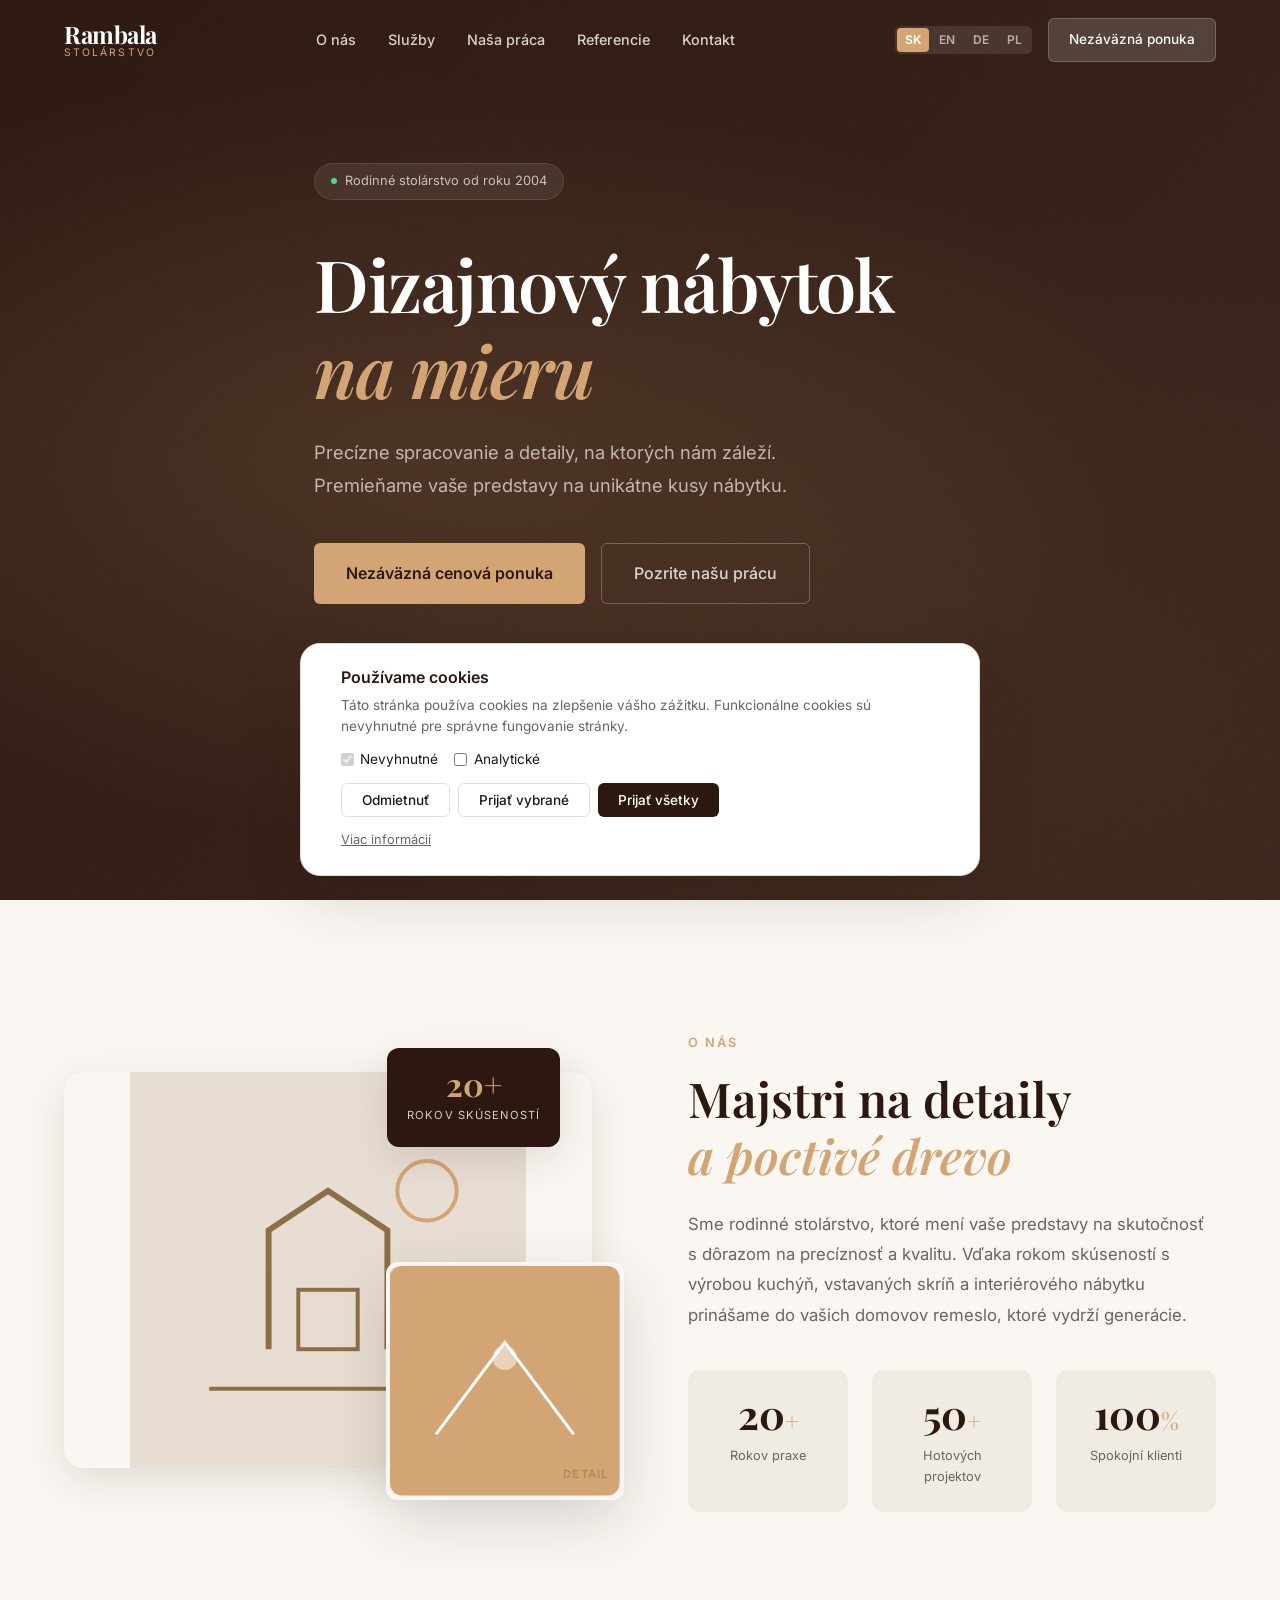
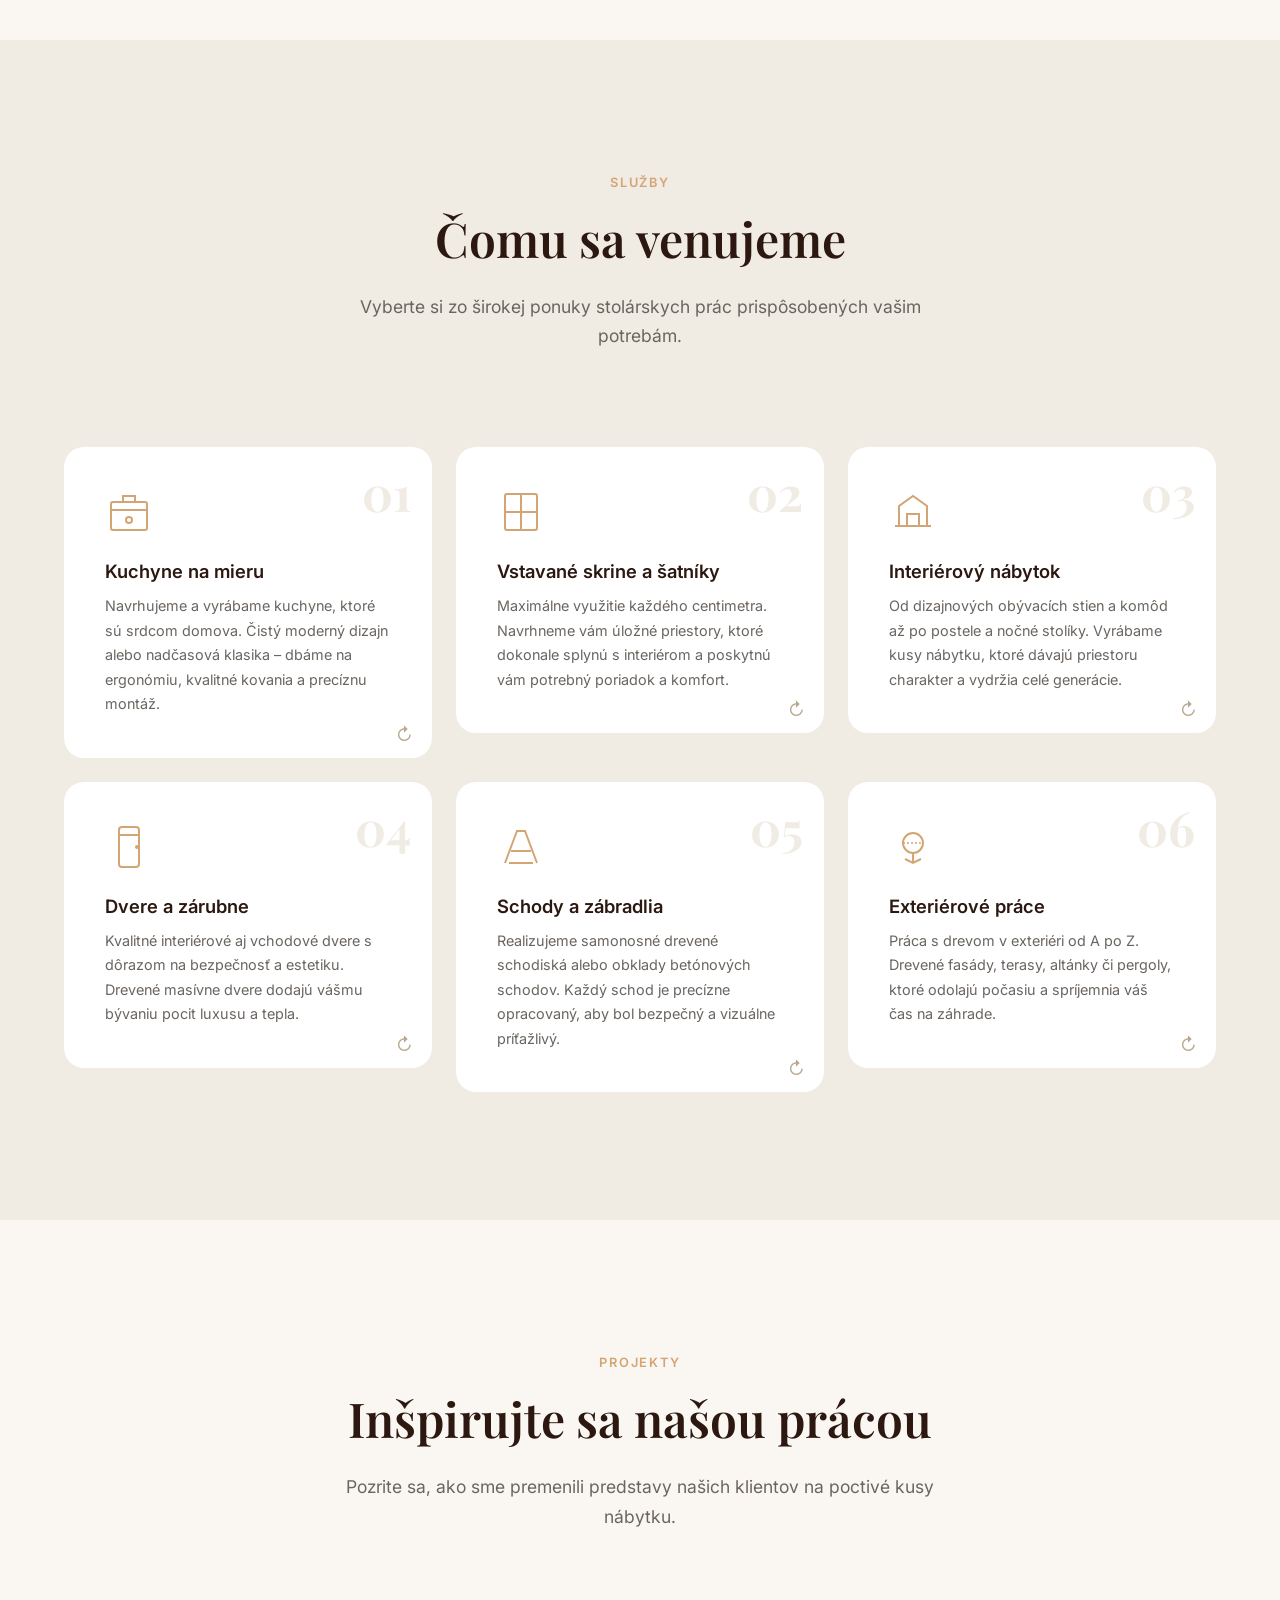
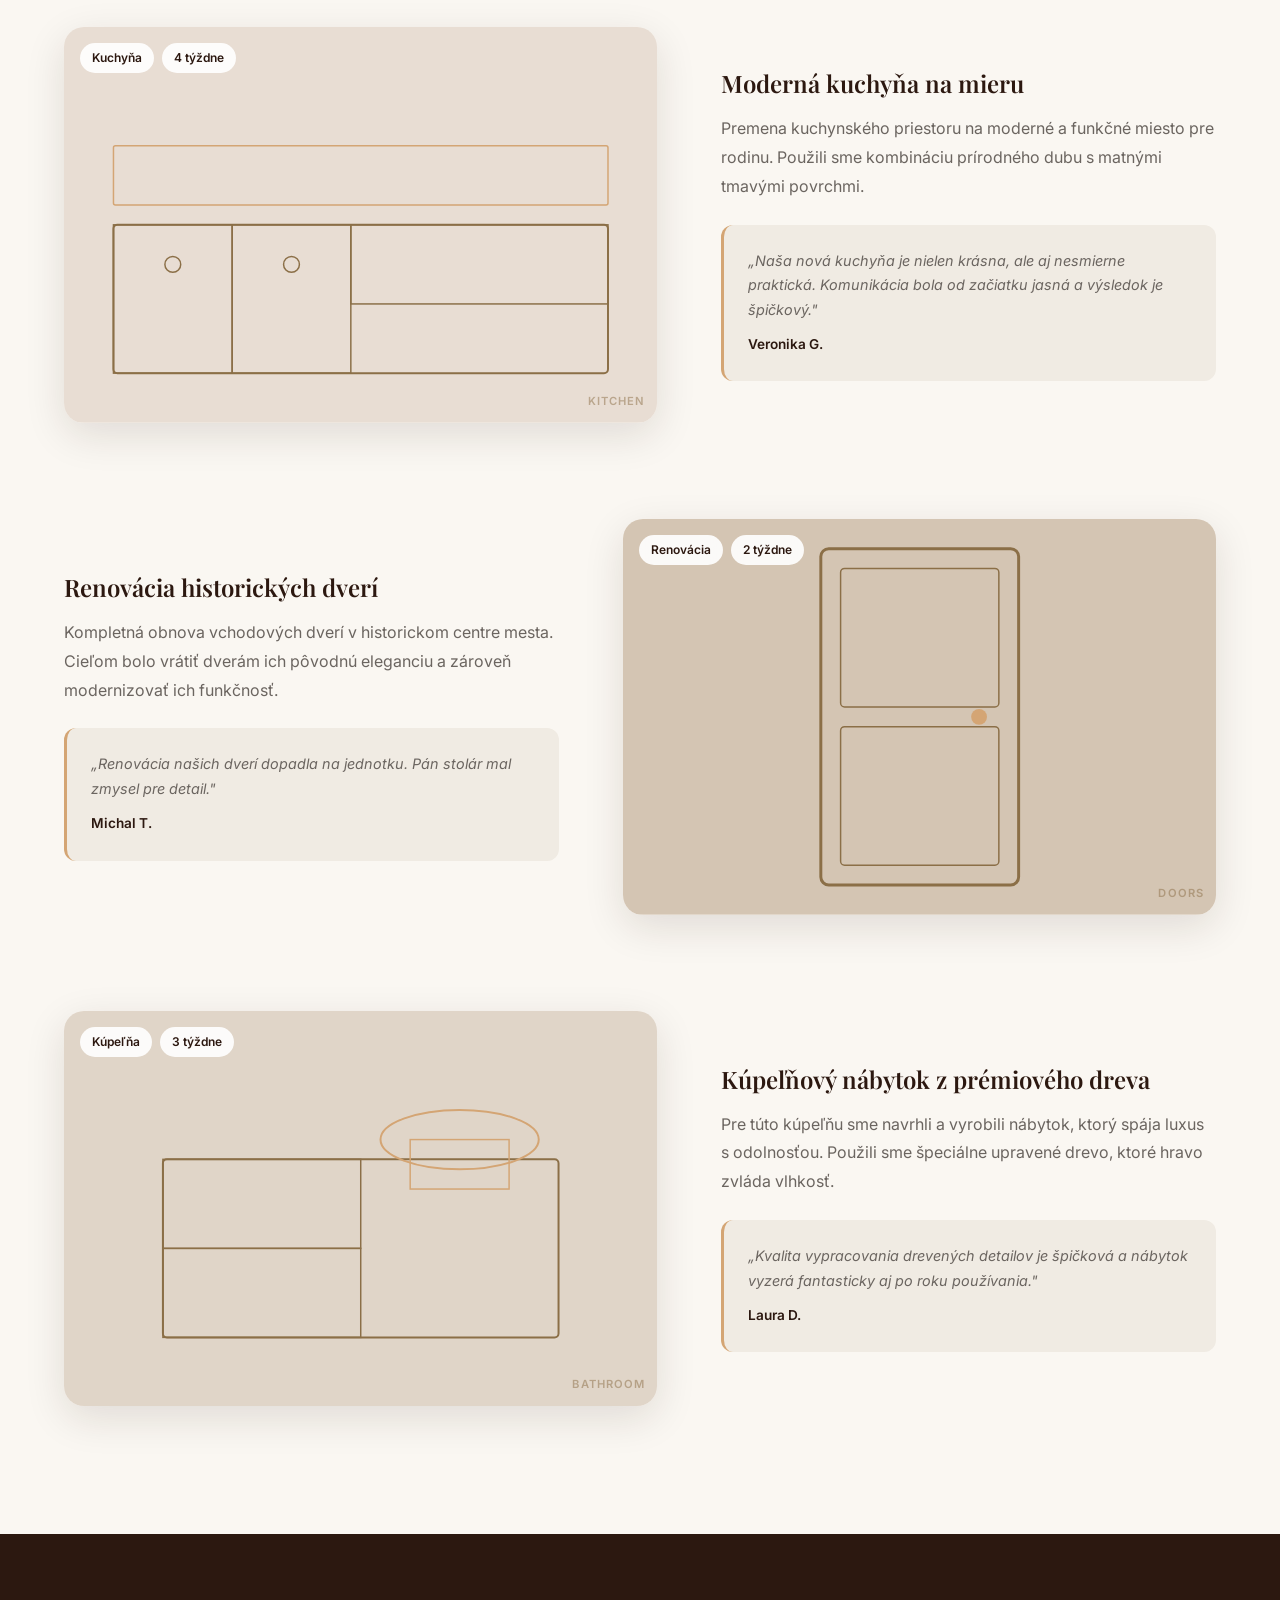
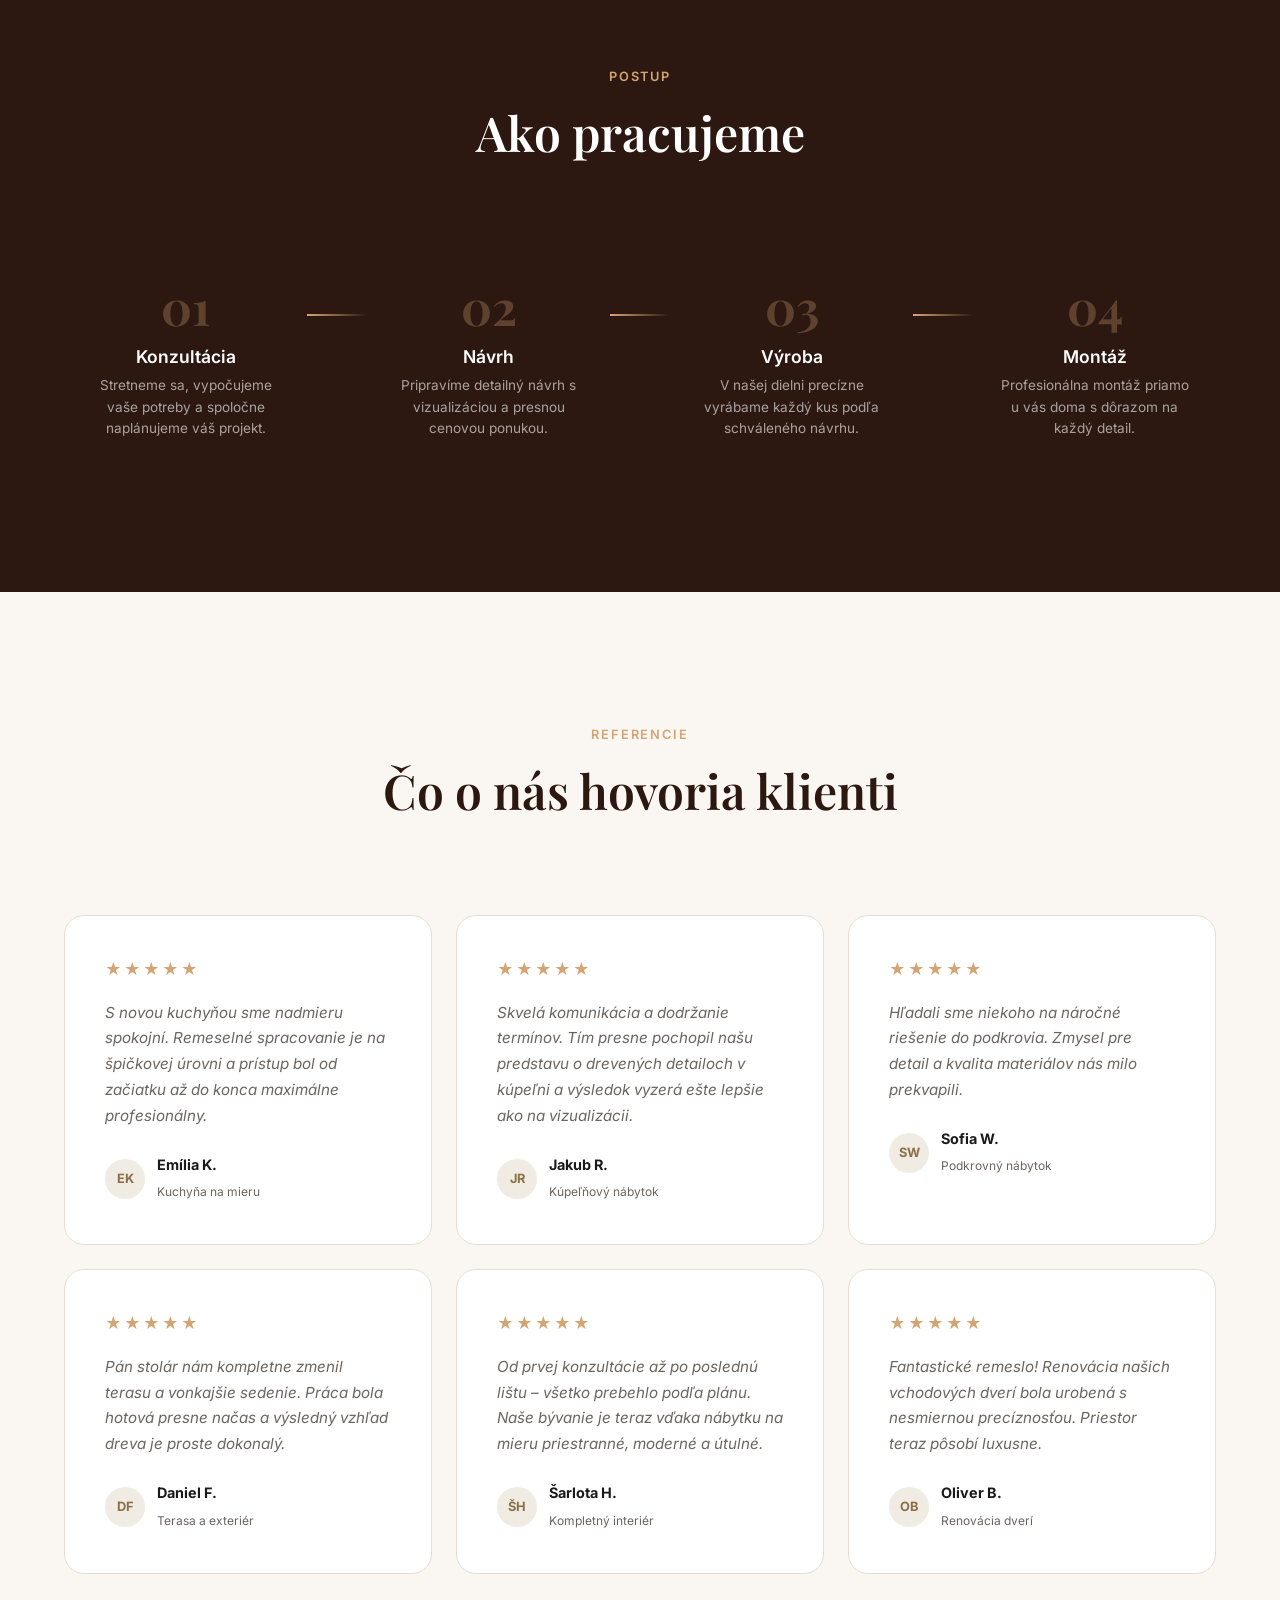
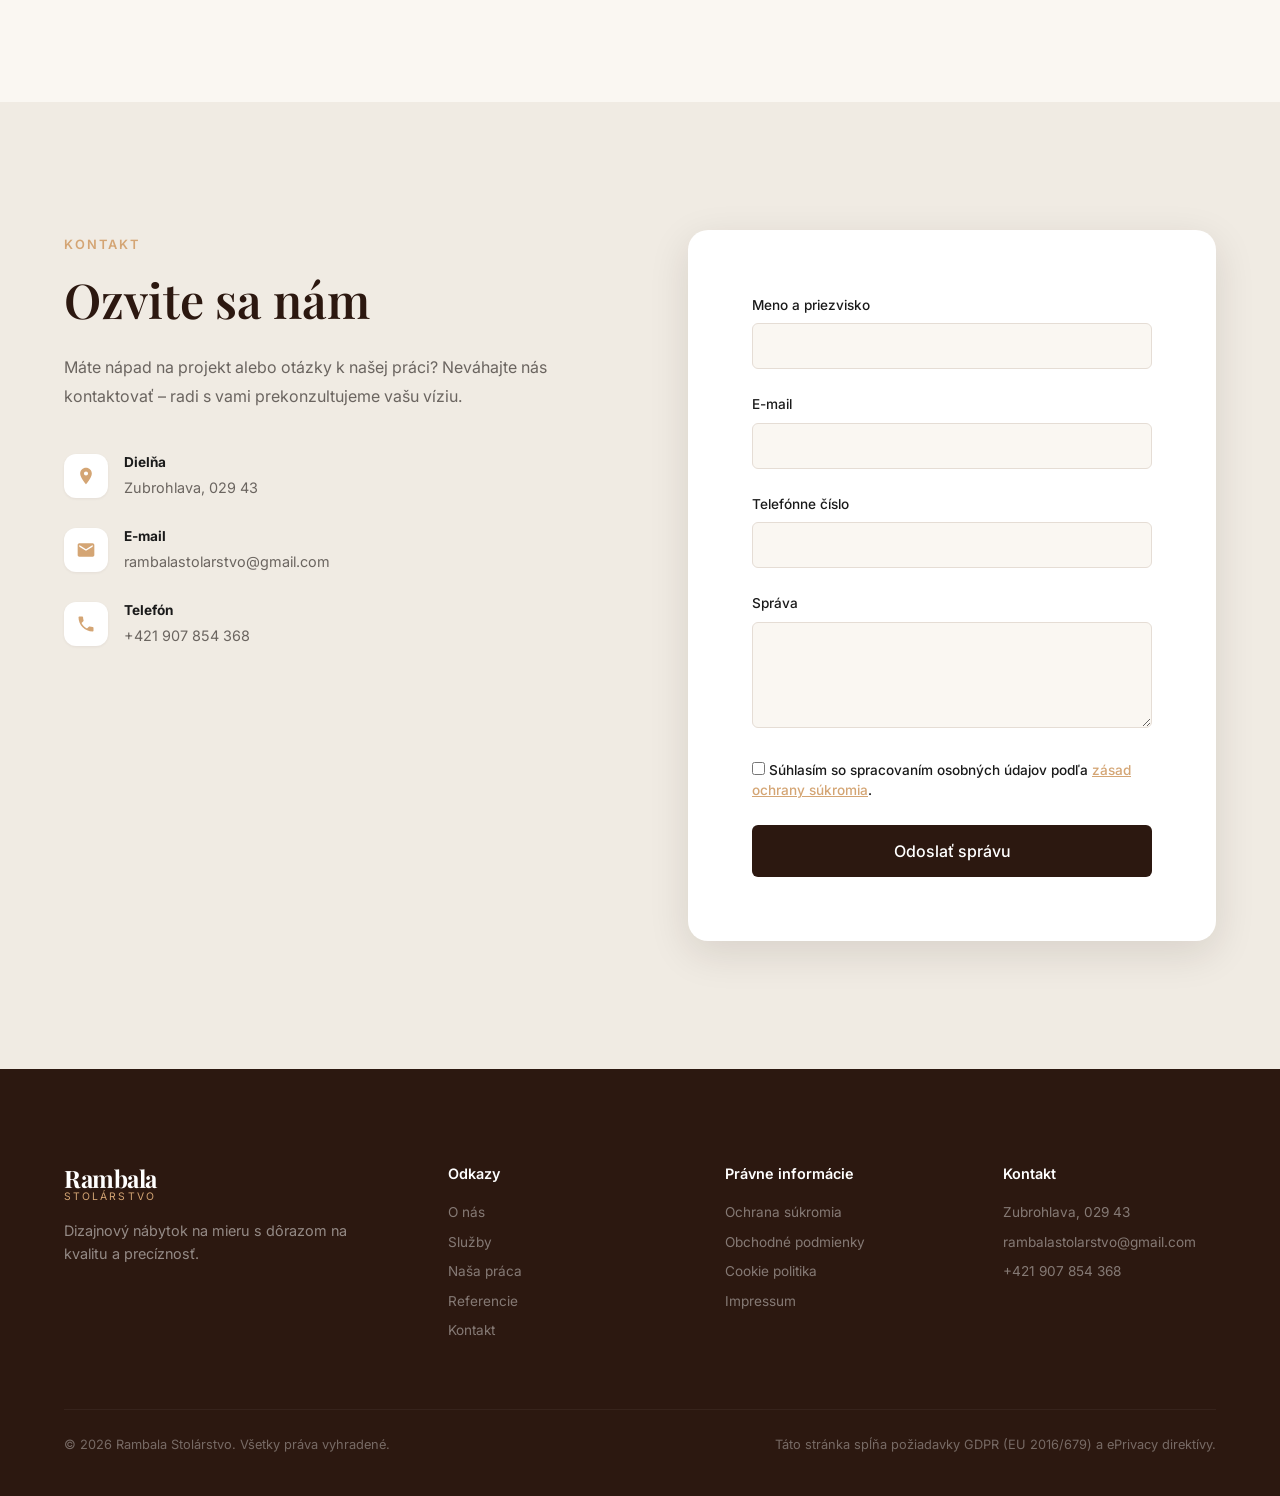
==== commit c5d95ee3: "Add 3D flip card effect to services section Click a service card to reveal a photo on the back; mous" ====
--- a/index.html
+++ b/index.html
@@ -224,53 +224,132 @@
                 <p class="section-subtitle" data-i18n="services.subtitle">Vyberte si zo &scaron;irokej ponuky stol&aacute;rskych pr&aacute;c prisp&ocirc;soben&yacute;ch va&scaron;im potreb&aacute;m.</p>
             </div>
             <div class="services-grid">
-                <div class="service-card anim-fade-up" data-delay="0">
-                    <div class="service-icon">
-                        <svg viewBox="0 0 48 48" fill="none"><rect x="6" y="14" width="36" height="28" rx="2" stroke="currentColor" stroke-width="2"/><path d="M6 22h36M18 14V8h12v6" stroke="currentColor" stroke-width="2"/><circle cx="24" cy="32" r="3" stroke="currentColor" stroke-width="2"/></svg>
-                    </div>
-                    <h3 data-i18n="services.s1.title">Kuchyne na mieru</h3>
-                    <p data-i18n="services.s1.text">Navrhujeme a vyr&aacute;bame kuchyne, ktor&eacute; s&uacute; srdcom domova. &Ccaron;ist&yacute; modern&yacute; dizajn alebo nad&ccaron;asov&aacute; klasika &ndash; db&aacute;me na ergon&oacute;miu, kvalitn&eacute; kovania a prec&iacute;znu mont&aacute;&zcaron;.</p>
-                    <span class="service-number">01</span>
-                </div>
-                <div class="service-card anim-fade-up" data-delay="100">
-                    <div class="service-icon">
-                        <svg viewBox="0 0 48 48" fill="none"><rect x="8" y="6" width="32" height="36" rx="2" stroke="currentColor" stroke-width="2"/><path d="M8 24h32M24 6v36" stroke="currentColor" stroke-width="2"/></svg>
-                    </div>
-                    <h3 data-i18n="services.s2.title">Vstavan&eacute; skrine a &scaron;atn&iacute;ky</h3>
-                    <p data-i18n="services.s2.text">Maxim&aacute;lne vyu&zcaron;itie ka&zcaron;d&eacute;ho centimetra. Navrhneme v&aacute;m &uacute;lo&zcaron;n&eacute; priestory, ktor&eacute; dokonale splyni&uacute; s interi&eacute;rom a poskytn&uacute; v&aacute;m potrebn&yacute; poriadok a komfort.</p>
-                    <span class="service-number">02</span>
-                </div>
-                <div class="service-card anim-fade-up" data-delay="200">
-                    <div class="service-icon">
-                        <svg viewBox="0 0 48 48" fill="none"><path d="M6 38h36M10 38V18l14-10 14 10v20" stroke="currentColor" stroke-width="2" fill="none"/><rect x="18" y="26" width="12" height="12" stroke="currentColor" stroke-width="2"/></svg>
-                    </div>
-                    <h3 data-i18n="services.s3.title">Interi&eacute;rov&yacute; n&aacute;bytok</h3>
-                    <p data-i18n="services.s3.text">Od dizajnov&yacute;ch ob&yacute;vac&iacute;ch stien a kom&ocirc;d a&zcaron; po postele a no&ccaron;n&eacute; stol&iacute;ky. Vyr&aacute;bame kusy n&aacute;bytku, ktor&eacute; d&aacute;vaj&uacute; priestoru charakter a vydr&zcaron;ia cel&eacute; gener&aacute;cie.</p>
-                    <span class="service-number">03</span>
-                </div>
-                <div class="service-card anim-fade-up" data-delay="300">
-                    <div class="service-icon">
-                        <svg viewBox="0 0 48 48" fill="none"><rect x="14" y="4" width="20" height="40" rx="3" stroke="currentColor" stroke-width="2"/><path d="M14 12h20" stroke="currentColor" stroke-width="2"/><circle cx="32" cy="24" r="2" fill="currentColor"/></svg>
-                    </div>
-                    <h3 data-i18n="services.s4.title">Dvere a z&aacute;rubne</h3>
-                    <p data-i18n="services.s4.text">Kvalitn&eacute; interi&eacute;rov&eacute; aj vchodov&eacute; dvere s d&ocirc;razom na bezpe&ccaron;nos&tcaron; a estetiku. Dreven&eacute; mas&iacute;vne dvere dodaj&uacute; v&aacute;&scaron;mu b&yacute;vaniu pocit luxusu a tepla.</p>
-                    <span class="service-number">04</span>
-                </div>
-                <div class="service-card anim-fade-up" data-delay="400">
-                    <div class="service-icon">
-                        <svg viewBox="0 0 48 48" fill="none"><path d="M8 40L20 8h8l12 32" stroke="currentColor" stroke-width="2" fill="none"/><path d="M14 28h20" stroke="currentColor" stroke-width="2"/><path d="M12 40h24" stroke="currentColor" stroke-width="2"/></svg>
-                    </div>
-                    <h3 data-i18n="services.s5.title">Schody a z&aacute;bradlia</h3>
-                    <p data-i18n="services.s5.text">Realizujeme samonosn&eacute; dreven&eacute; schodisk&aacute; alebo obklady bet&oacute;nov&yacute;ch schodov. Ka&zcaron;d&yacute; schod je prec&iacute;zne opracovan&yacute;, aby bol bezpe&ccaron;n&yacute; a vizu&aacute;lne pr&iacute;&tcaron;a&zcaron;liv&yacute;.</p>
-                    <span class="service-number">05</span>
-                </div>
-                <div class="service-card anim-fade-up" data-delay="500">
-                    <div class="service-icon">
-                        <svg viewBox="0 0 48 48" fill="none"><circle cx="24" cy="20" r="10" stroke="currentColor" stroke-width="2"/><path d="M24 30v10M16 36l8 4 8-4" stroke="currentColor" stroke-width="2"/><path d="M14 20h20" stroke="currentColor" stroke-width="1.5" stroke-dasharray="2 2"/></svg>
-                    </div>
-                    <h3 data-i18n="services.s6.title">Exteri&eacute;rov&eacute; pr&aacute;ce</h3>
-                    <p data-i18n="services.s6.text">Pr&aacute;ca s drevom v exteri&eacute;ri od A po Z. Dreven&eacute; fas&aacute;dy, terasy, alt&aacute;nky &ccaron;i pergoly, ktor&eacute; odolaj&uacute; po&ccaron;asiu a spr&iacute;jemnia v&aacute;&scaron; &ccaron;as na z&aacute;hrade.</p>
-                    <span class="service-number">06</span>
+                <!-- Card 1 -->
+                <div class="service-flip anim-fade-up" data-delay="0">
+                    <div class="service-flip-inner">
+                        <div class="service-card service-front">
+                            <div class="service-icon">
+                                <svg viewBox="0 0 48 48" fill="none"><rect x="6" y="14" width="36" height="28" rx="2" stroke="currentColor" stroke-width="2"/><path d="M6 22h36M18 14V8h12v6" stroke="currentColor" stroke-width="2"/><circle cx="24" cy="32" r="3" stroke="currentColor" stroke-width="2"/></svg>
+                            </div>
+                            <h3 data-i18n="services.s1.title">Kuchyne na mieru</h3>
+                            <p data-i18n="services.s1.text">Navrhujeme a vyr&aacute;bame kuchyne, ktor&eacute; s&uacute; srdcom domova. &Ccaron;ist&yacute; modern&yacute; dizajn alebo nad&ccaron;asov&aacute; klasika &ndash; db&aacute;me na ergon&oacute;miu, kvalitn&eacute; kovania a prec&iacute;znu mont&aacute;&zcaron;.</p>
+                            <span class="service-number">01</span>
+                            <span class="flip-hint">&#8635;</span>
+                        </div>
+                        <div class="service-card service-back">
+                            <svg class="service-back-img" viewBox="0 0 400 300" fill="none"><rect width="400" height="300" fill="#E8DDD3"/><rect x="30" y="160" width="340" height="110" rx="3" fill="#D4A574" opacity=".3"/><rect x="30" y="160" width="90" height="110" fill="#C8956A" opacity=".25"/><rect x="130" y="160" width="90" height="110" fill="#C8956A" opacity=".25"/><rect x="230" y="160" width="140" height="60" fill="#C8956A" opacity=".25"/><rect x="30" y="100" width="340" height="45" rx="2" fill="#8B6F47" opacity=".2"/><rect x="30" y="95" width="340" height="8" rx="2" fill="#8B6F47" opacity=".35"/><circle cx="75" cy="195" r="6" fill="#8B6F47" opacity=".5"/><circle cx="175" cy="195" r="6" fill="#8B6F47" opacity=".5"/><rect x="260" y="195" width="80" height="3" rx="1" fill="#8B6F47" opacity=".3"/><rect x="260" y="205" width="60" height="3" rx="1" fill="#8B6F47" opacity=".3"/><rect x="150" y="30" width="100" height="55" rx="2" fill="#8B6F47" opacity=".15"/><path d="M160 55h80M160 65h60" stroke="#8B6F47" stroke-width="2" opacity=".4"/></svg>
+                            <div class="service-back-label">
+                                <span class="service-number" style="position:static;font-size:1rem;opacity:.5;">01</span>
+                                <h3 data-i18n="services.s1.title">Kuchyne na mieru</h3>
+                            </div>
+                        </div>
+                    </div>
+                </div>
+                <!-- Card 2 -->
+                <div class="service-flip anim-fade-up" data-delay="100">
+                    <div class="service-flip-inner">
+                        <div class="service-card service-front">
+                            <div class="service-icon">
+                                <svg viewBox="0 0 48 48" fill="none"><rect x="8" y="6" width="32" height="36" rx="2" stroke="currentColor" stroke-width="2"/><path d="M8 24h32M24 6v36" stroke="currentColor" stroke-width="2"/></svg>
+                            </div>
+                            <h3 data-i18n="services.s2.title">Vstavan&eacute; skrine a &scaron;atn&iacute;ky</h3>
+                            <p data-i18n="services.s2.text">Maxim&aacute;lne vyu&zcaron;itie ka&zcaron;d&eacute;ho centimetra. Navrhneme v&aacute;m &uacute;lo&zcaron;n&eacute; priestory, ktor&eacute; dokonale splyni&uacute; s interi&eacute;rom a poskytn&uacute; v&aacute;m potrebn&yacute; poriadok a komfort.</p>
+                            <span class="service-number">02</span>
+                            <span class="flip-hint">&#8635;</span>
+                        </div>
+                        <div class="service-card service-back">
+                            <svg class="service-back-img" viewBox="0 0 400 300" fill="none"><rect width="400" height="300" fill="#EDE5DA"/><rect x="40" y="20" width="320" height="260" rx="4" fill="#D4A574" opacity=".2"/><rect x="40" y="20" width="155" height="260" fill="#C8956A" opacity=".15"/><rect x="205" y="20" width="155" height="260" fill="#C8956A" opacity=".1"/><line x1="200" y1="20" x2="200" y2="280" stroke="#8B6F47" stroke-width="2" opacity=".3"/><rect x="55" y="35" width="125" height="70" rx="2" fill="#8B6F47" opacity=".15"/><rect x="55" y="115" width="125" height="70" rx="2" fill="#8B6F47" opacity=".15"/><rect x="55" y="195" width="125" height="70" rx="2" fill="#8B6F47" opacity=".15"/><rect x="220" y="35" width="125" height="110" rx="2" fill="#8B6F47" opacity=".15"/><rect x="220" y="155" width="125" height="110" rx="2" fill="#8B6F47" opacity=".15"/><circle cx="170" cy="145" r="5" fill="#D4A574" opacity=".7"/><circle cx="225" cy="145" r="5" fill="#D4A574" opacity=".7"/></svg>
+                            <div class="service-back-label">
+                                <span class="service-number" style="position:static;font-size:1rem;opacity:.5;">02</span>
+                                <h3 data-i18n="services.s2.title">Vstavan&eacute; skrine</h3>
+                            </div>
+                        </div>
+                    </div>
+                </div>
+                <!-- Card 3 -->
+                <div class="service-flip anim-fade-up" data-delay="200">
+                    <div class="service-flip-inner">
+                        <div class="service-card service-front">
+                            <div class="service-icon">
+                                <svg viewBox="0 0 48 48" fill="none"><path d="M6 38h36M10 38V18l14-10 14 10v20" stroke="currentColor" stroke-width="2" fill="none"/><rect x="18" y="26" width="12" height="12" stroke="currentColor" stroke-width="2"/></svg>
+                            </div>
+                            <h3 data-i18n="services.s3.title">Interi&eacute;rov&yacute; n&aacute;bytok</h3>
+                            <p data-i18n="services.s3.text">Od dizajnov&yacute;ch ob&yacute;vac&iacute;ch stien a kom&ocirc;d a&zcaron; po postele a no&ccaron;n&eacute; stol&iacute;ky. Vyr&aacute;bame kusy n&aacute;bytku, ktor&eacute; d&aacute;vaj&uacute; priestoru charakter a vydr&zcaron;ia cel&eacute; gener&aacute;cie.</p>
+                            <span class="service-number">03</span>
+                            <span class="flip-hint">&#8635;</span>
+                        </div>
+                        <div class="service-card service-back">
+                            <svg class="service-back-img" viewBox="0 0 400 300" fill="none"><rect width="400" height="300" fill="#E5DDD3"/><rect x="20" y="180" width="360" height="90" rx="3" fill="#8B6F47" opacity=".15"/><rect x="20" y="165" width="360" height="20" rx="2" fill="#8B6F47" opacity=".25"/><rect x="30" y="200" width="70" height="60" rx="2" fill="#D4A574" opacity=".4"/><rect x="110" y="200" width="70" height="60" rx="2" fill="#D4A574" opacity=".35"/><rect x="190" y="200" width="180" height="60" rx="2" fill="#D4A574" opacity=".3"/><rect x="50" y="60" width="300" height="90" rx="3" fill="#8B6F47" opacity=".12"/><rect x="60" y="75" width="80" height="60" rx="2" fill="#C8956A" opacity=".3"/><rect x="150" y="75" width="80" height="60" rx="2" fill="#C8956A" opacity=".25"/><rect x="240" y="75" width="100" height="60" rx="2" fill="#C8956A" opacity=".2"/><circle cx="200" cy="155" r="4" fill="#D4A574" opacity=".6"/></svg>
+                            <div class="service-back-label">
+                                <span class="service-number" style="position:static;font-size:1rem;opacity:.5;">03</span>
+                                <h3 data-i18n="services.s3.title">Interi&eacute;rov&yacute; n&aacute;bytok</h3>
+                            </div>
+                        </div>
+                    </div>
+                </div>
+                <!-- Card 4 -->
+                <div class="service-flip anim-fade-up" data-delay="300">
+                    <div class="service-flip-inner">
+                        <div class="service-card service-front">
+                            <div class="service-icon">
+                                <svg viewBox="0 0 48 48" fill="none"><rect x="14" y="4" width="20" height="40" rx="3" stroke="currentColor" stroke-width="2"/><path d="M14 12h20" stroke="currentColor" stroke-width="2"/><circle cx="32" cy="24" r="2" fill="currentColor"/></svg>
+                            </div>
+                            <h3 data-i18n="services.s4.title">Dvere a z&aacute;rubne</h3>
+                            <p data-i18n="services.s4.text">Kvalitn&eacute; interi&eacute;rov&eacute; aj vchodov&eacute; dvere s d&ocirc;razom na bezpe&ccaron;nos&tcaron; a estetiku. Dreven&eacute; mas&iacute;vne dvere dodaj&uacute; v&aacute;&scaron;mu b&yacute;vaniu pocit luxusu a tepla.</p>
+                            <span class="service-number">04</span>
+                            <span class="flip-hint">&#8635;</span>
+                        </div>
+                        <div class="service-card service-back">
+                            <svg class="service-back-img" viewBox="0 0 400 300" fill="none"><rect width="400" height="300" fill="#DDD5CC"/><rect x="130" y="10" width="140" height="280" rx="6" fill="#C8956A" opacity=".25"/><rect x="140" y="20" width="120" height="260" rx="4" fill="#8B6F47" opacity=".12"/><rect x="148" y="35" width="100" height="100" rx="3" fill="#8B6F47" opacity=".15"/><rect x="148" y="145" width="100" height="120" rx="3" fill="#8B6F47" opacity=".15"/><circle cx="240" cy="155" r="7" fill="#D4A574" opacity=".8"/><rect x="130" y="10" width="5" height="280" rx="2" fill="#8B6F47" opacity=".3"/><rect x="265" y="10" width="5" height="280" rx="2" fill="#8B6F47" opacity=".3"/><rect x="60" y="80" width="60" height="140" rx="3" fill="#8B6F47" opacity=".08"/><rect x="280" y="80" width="60" height="140" rx="3" fill="#8B6F47" opacity=".08"/></svg>
+                            <div class="service-back-label">
+                                <span class="service-number" style="position:static;font-size:1rem;opacity:.5;">04</span>
+                                <h3 data-i18n="services.s4.title">Dvere a z&aacute;rubne</h3>
+                            </div>
+                        </div>
+                    </div>
+                </div>
+                <!-- Card 5 -->
+                <div class="service-flip anim-fade-up" data-delay="400">
+                    <div class="service-flip-inner">
+                        <div class="service-card service-front">
+                            <div class="service-icon">
+                                <svg viewBox="0 0 48 48" fill="none"><path d="M8 40L20 8h8l12 32" stroke="currentColor" stroke-width="2" fill="none"/><path d="M14 28h20" stroke="currentColor" stroke-width="2"/><path d="M12 40h24" stroke="currentColor" stroke-width="2"/></svg>
+                            </div>
+                            <h3 data-i18n="services.s5.title">Schody a z&aacute;bradlia</h3>
+                            <p data-i18n="services.s5.text">Realizujeme samonosn&eacute; dreven&eacute; schodisk&aacute; alebo obklady bet&oacute;nov&yacute;ch schodov. Ka&zcaron;d&yacute; schod je prec&iacute;zne opracovan&yacute;, aby bol bezpe&ccaron;n&yacute; a vizu&aacute;lne pr&iacute;&tcaron;a&zcaron;liv&yacute;.</p>
+                            <span class="service-number">05</span>
+                            <span class="flip-hint">&#8635;</span>
+                        </div>
+                        <div class="service-card service-back">
+                            <svg class="service-back-img" viewBox="0 0 400 300" fill="none"><rect width="400" height="300" fill="#E0D8D0"/><path d="M80 270 L80 230 L140 230 L140 190 L200 190 L200 150 L260 150 L260 110 L320 110 L320 70" stroke="#8B6F47" stroke-width="3" fill="none" opacity=".4"/><rect x="80" y="255" width="60" height="15" rx="2" fill="#C8956A" opacity=".4"/><rect x="140" y="215" width="60" height="15" rx="2" fill="#C8956A" opacity=".4"/><rect x="200" y="175" width="60" height="15" rx="2" fill="#C8956A" opacity=".4"/><rect x="260" y="135" width="60" height="15" rx="2" fill="#C8956A" opacity=".4"/><rect x="320" y="95" width="60" height="15" rx="2" fill="#C8956A" opacity=".4"/><line x1="75" y1="270" x2="75" y2="80" stroke="#D4A574" stroke-width="3" opacity=".5"/><circle cx="75" cy="150" r="4" fill="#D4A574" opacity=".6"/><circle cx="75" cy="200" r="4" fill="#D4A574" opacity=".6"/></svg>
+                            <div class="service-back-label">
+                                <span class="service-number" style="position:static;font-size:1rem;opacity:.5;">05</span>
+                                <h3 data-i18n="services.s5.title">Schody a z&aacute;bradlia</h3>
+                            </div>
+                        </div>
+                    </div>
+                </div>
+                <!-- Card 6 -->
+                <div class="service-flip anim-fade-up" data-delay="500">
+                    <div class="service-flip-inner">
+                        <div class="service-card service-front">
+                            <div class="service-icon">
+                                <svg viewBox="0 0 48 48" fill="none"><circle cx="24" cy="20" r="10" stroke="currentColor" stroke-width="2"/><path d="M24 30v10M16 36l8 4 8-4" stroke="currentColor" stroke-width="2"/><path d="M14 20h20" stroke="currentColor" stroke-width="1.5" stroke-dasharray="2 2"/></svg>
+                            </div>
+                            <h3 data-i18n="services.s6.title">Exteri&eacute;rov&eacute; pr&aacute;ce</h3>
+                            <p data-i18n="services.s6.text">Pr&aacute;ca s drevom v exteri&eacute;ri od A po Z. Dreven&eacute; fas&aacute;dy, terasy, alt&aacute;nky &ccaron;i pergoly, ktor&eacute; odolaj&uacute; po&ccaron;asiu a spr&iacute;jemnia v&aacute;&scaron; &ccaron;as na z&aacute;hrade.</p>
+                            <span class="service-number">06</span>
+                            <span class="flip-hint">&#8635;</span>
+                        </div>
+                        <div class="service-card service-back">
+                            <svg class="service-back-img" viewBox="0 0 400 300" fill="none"><rect width="400" height="300" fill="#D8E8D0"/><rect x="20" y="200" width="360" height="80" rx="2" fill="#8B7355" opacity=".2"/><rect x="20" y="195" width="360" height="10" rx="2" fill="#8B7355" opacity=".3"/><rect x="100" y="80" width="200" height="120" rx="4" fill="#8B7355" opacity=".12"/><path d="M80 80 L200 20 L320 80" fill="#8B7355" stroke="#8B7355" stroke-width="2" opacity=".25"/><rect x="120" y="100" width="55" height="80" rx="2" fill="#8B7355" opacity=".15"/><rect x="225" y="100" width="55" height="80" rx="2" fill="#8B7355" opacity=".15"/><circle cx="90" cy="180" r="20" fill="#5A8A3A" opacity=".3"/><circle cx="310" cy="170" r="25" fill="#5A8A3A" opacity=".3"/><circle cx="50" cy="200" r="15" fill="#5A8A3A" opacity=".25"/><rect x="180" y="140" width="40" height="60" rx="2" fill="#8B7355" opacity=".2"/></svg>
+                            <div class="service-back-label">
+                                <span class="service-number" style="position:static;font-size:1rem;opacity:.5;">06</span>
+                                <h3 data-i18n="services.s6.title">Exteri&eacute;rov&eacute; pr&aacute;ce</h3>
+                            </div>
+                        </div>
+                    </div>
+                </div>
                 </div>
             </div>
         </div>
--- a/css/style.css
+++ b/css/style.css
@@ -847,6 +847,81 @@
     color: var(--color-border);
 }
 
+/* ---------- Flip Cards ---------- */
+.service-flip {
+    perspective: 1000px;
+    cursor: pointer;
+    min-height: 280px;
+}
+.service-flip-inner {
+    position: relative;
+    width: 100%;
+    height: 100%;
+    min-height: inherit;
+    transform-style: preserve-3d;
+    transition: transform 0.65s cubic-bezier(0.4, 0, 0.2, 1);
+}
+.service-flip-inner.flipped {
+    transform: rotateY(180deg);
+}
+.service-front,
+.service-back {
+    backface-visibility: hidden;
+    -webkit-backface-visibility: hidden;
+}
+.service-back {
+    position: absolute;
+    inset: 0;
+    transform: rotateY(180deg);
+    display: flex;
+    flex-direction: column;
+    align-items: center;
+    justify-content: center;
+    border-radius: var(--radius-lg);
+    overflow: hidden;
+    background: var(--color-surface);
+}
+.service-back-img {
+    width: 100%;
+    height: 75%;
+    object-fit: cover;
+    flex-shrink: 0;
+}
+.service-back-label {
+    width: 100%;
+    padding: 1rem 1.25rem;
+    display: flex;
+    align-items: center;
+    gap: 0.75rem;
+}
+.service-back-label h3 {
+    font-family: var(--font-body);
+    font-size: 1rem;
+    font-weight: 600;
+    color: var(--color-text);
+    margin: 0;
+}
+.flip-hint {
+    position: absolute;
+    bottom: 0.85rem;
+    right: 1.1rem;
+    font-size: 1.1rem;
+    color: var(--color-accent);
+    opacity: 0.6;
+    line-height: 1;
+    transition: opacity 0.2s, transform 0.3s;
+    pointer-events: none;
+}
+.service-flip:hover .flip-hint {
+    opacity: 1;
+    transform: rotate(30deg);
+}
+.service-flip .service-card:hover {
+    transform: none;
+    box-shadow: var(--shadow-md);
+    border-color: transparent;
+}
+
 /* ---------- Projects ---------- */
 .projects-list {
     display: flex;
